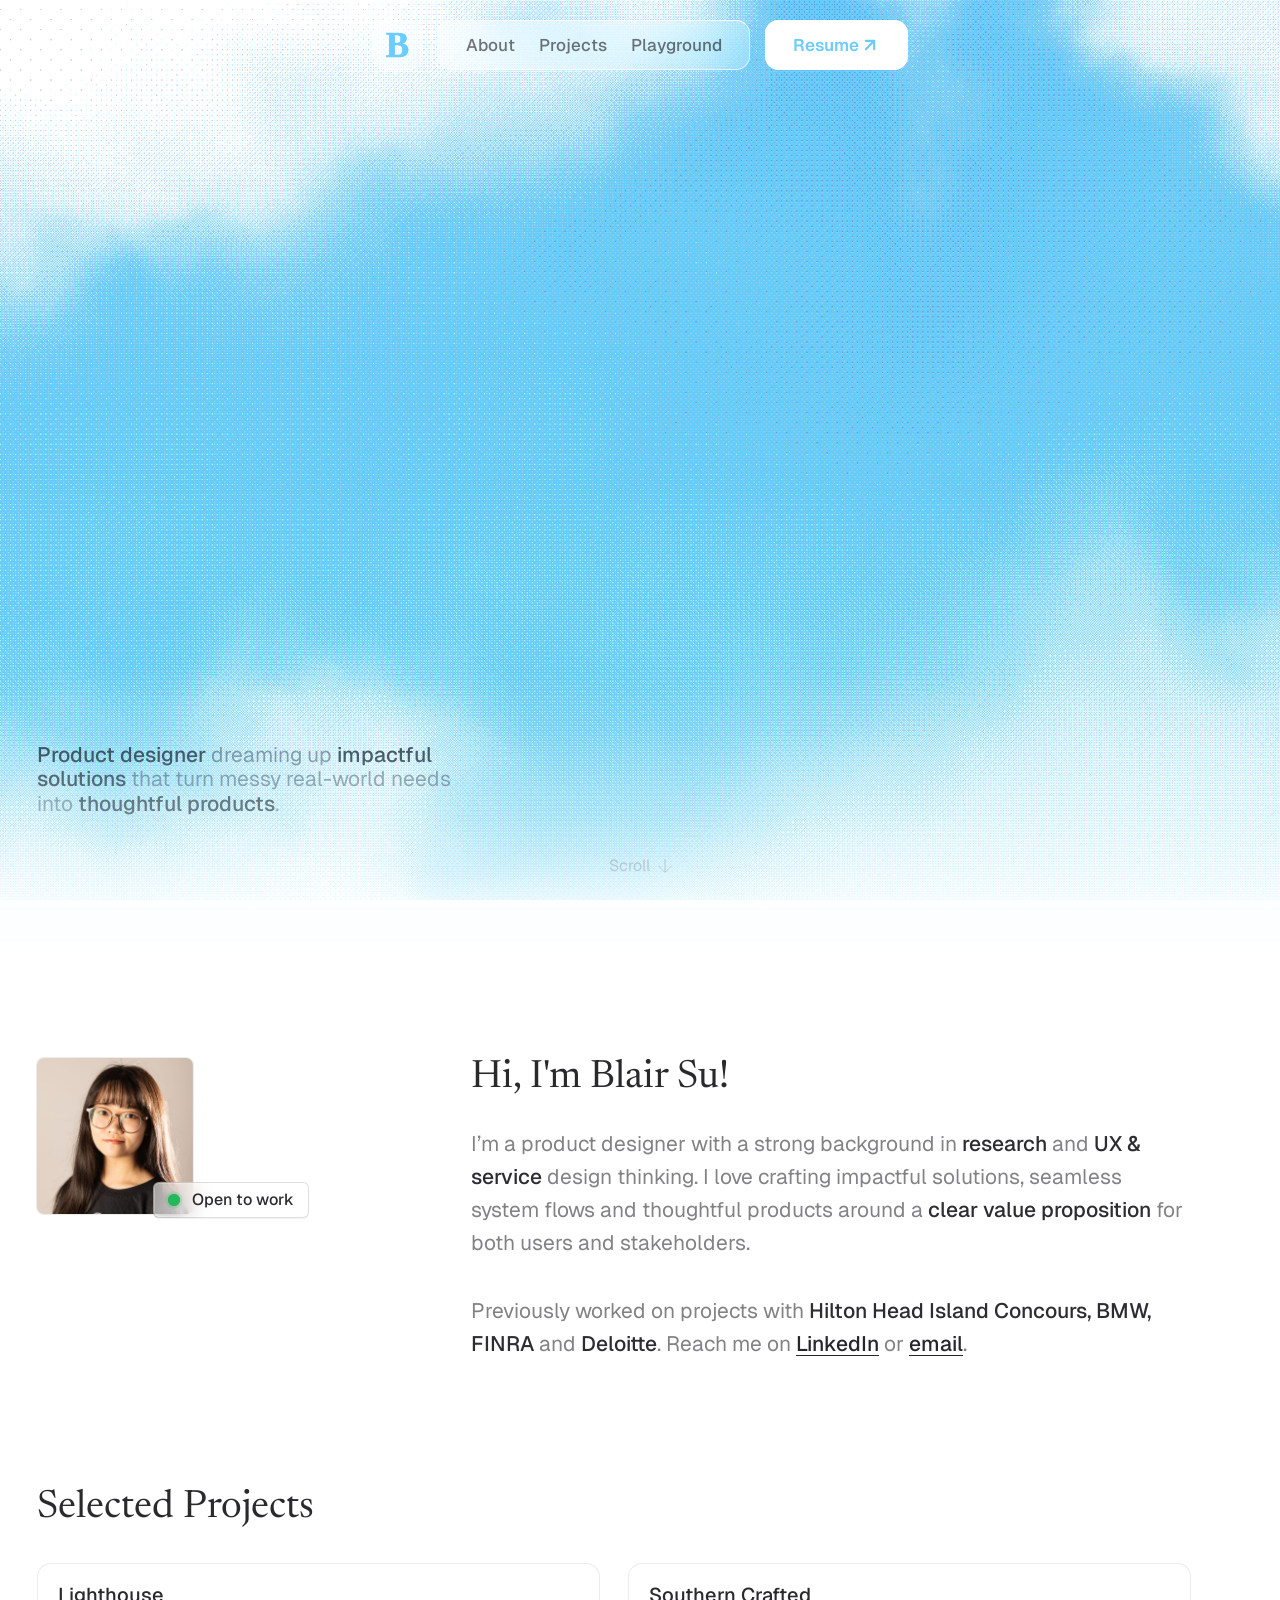
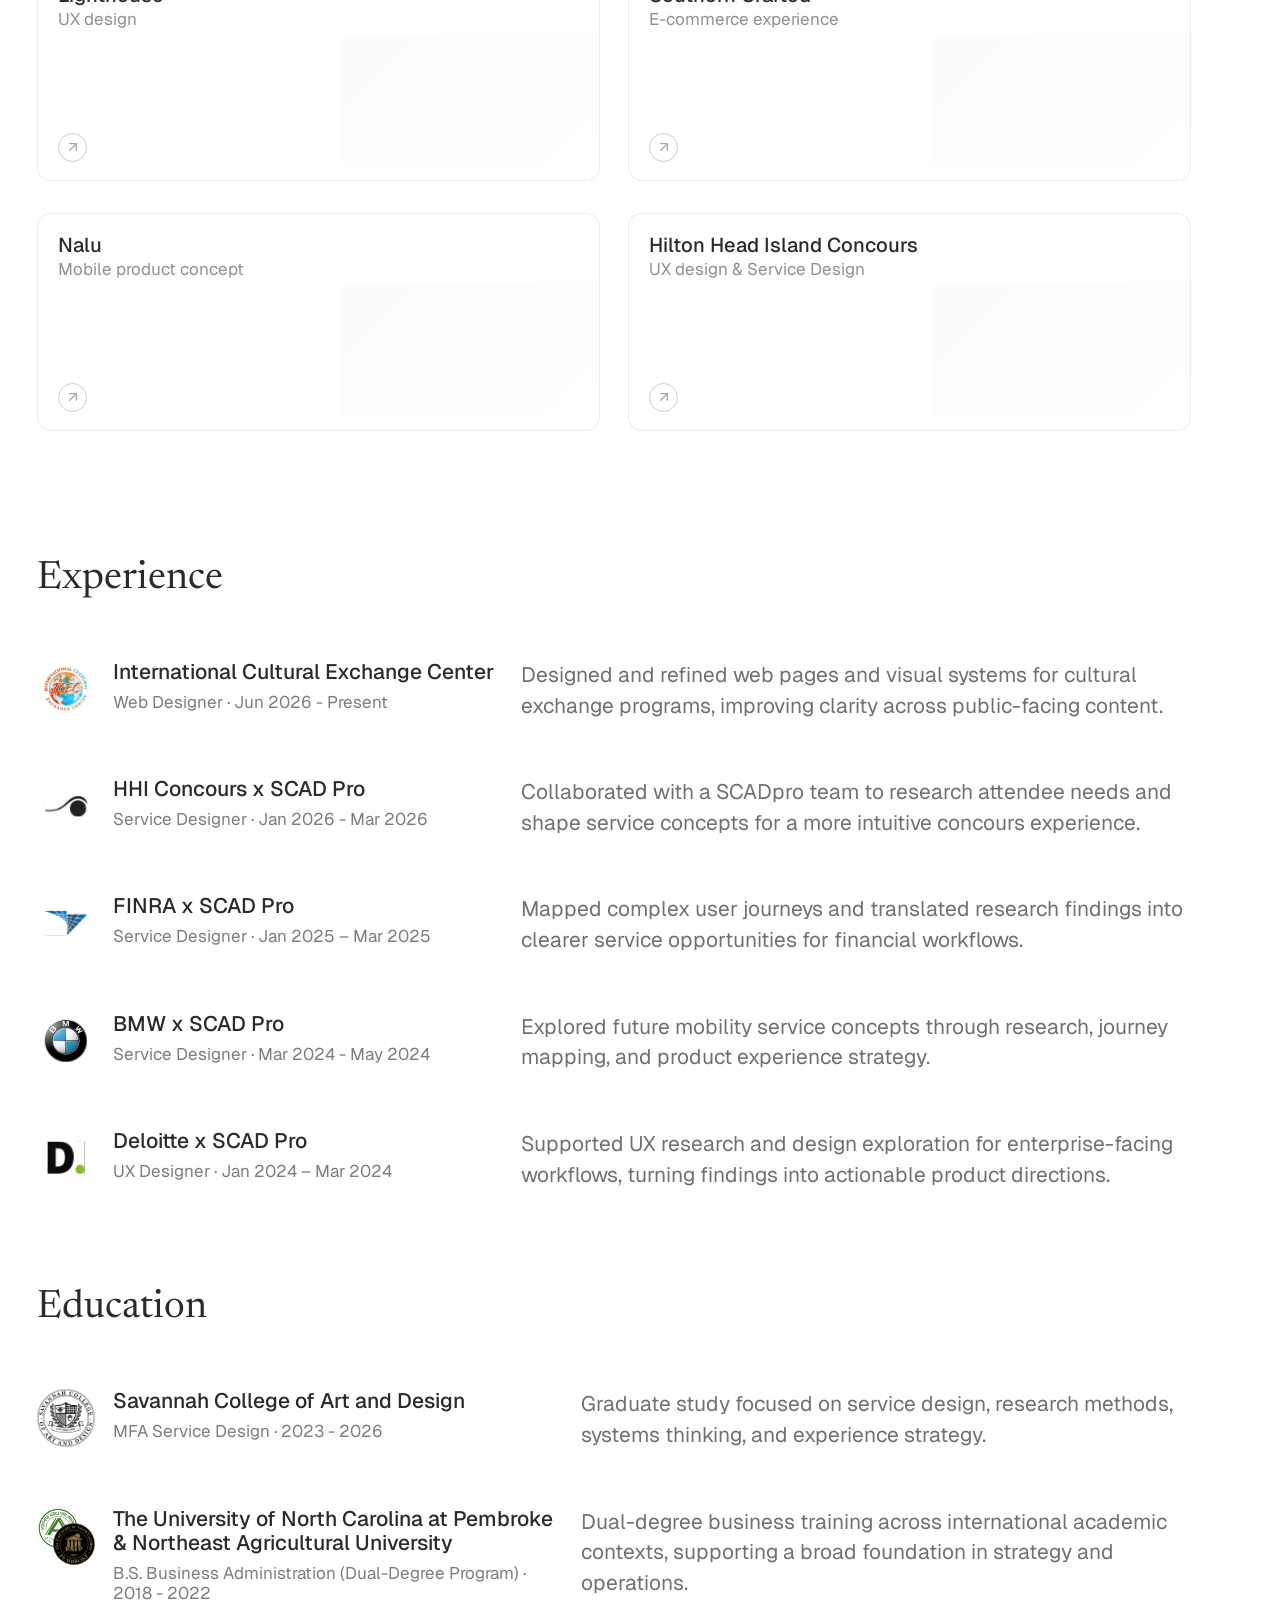
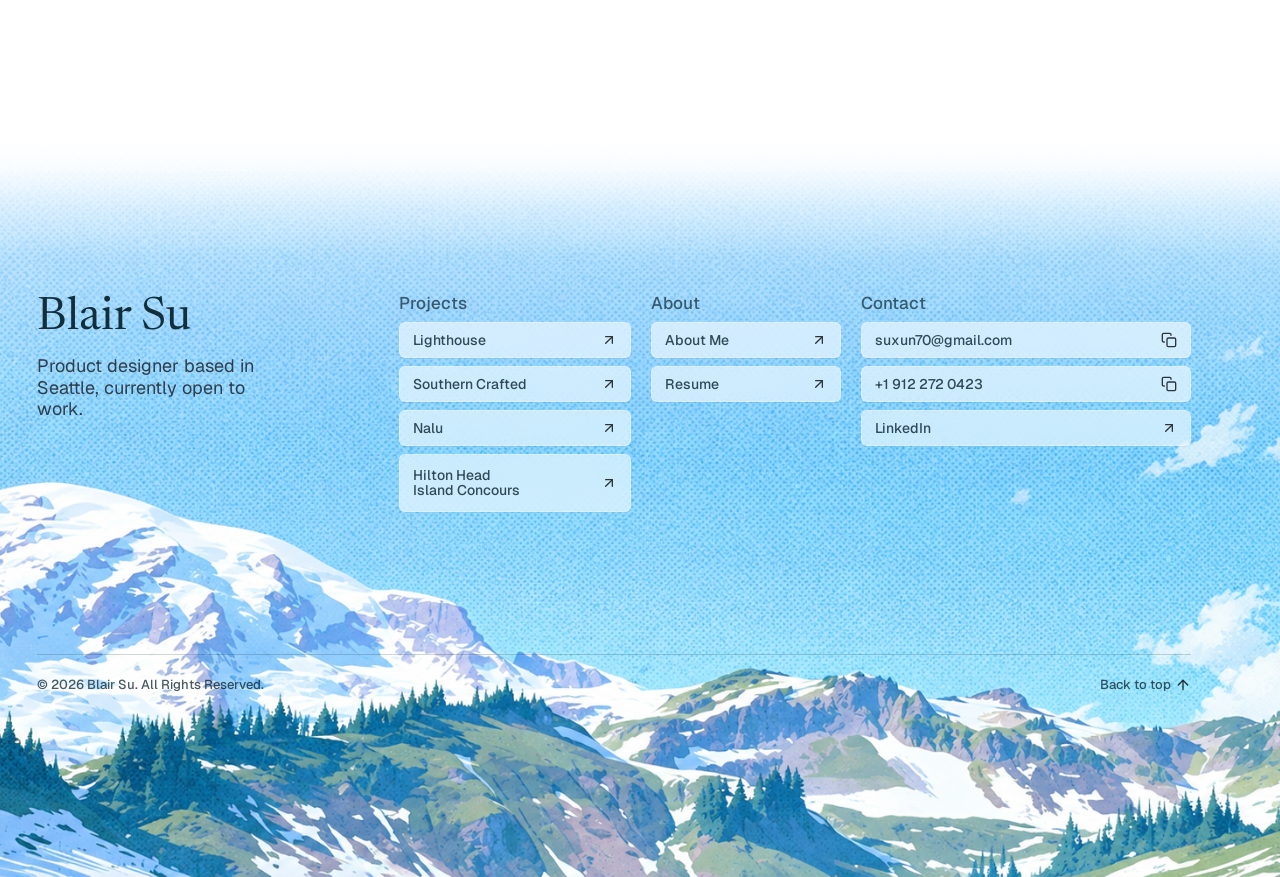
==== index.html @ 5f146eda "Tighten footer brand copy spacing" ====
<!DOCTYPE html><html data-wf-domain="lw-summer-25.workos.com" data-wf-page="68596814c45473fe28c30704" data-wf-site="6849810079ba14868893d16e" lang="en" class=" w-mod-js w-mod-ix"><head><style>.wf-force-outline-none[tabindex="-1"]:focus{outline:none;}</style><meta charset="utf-8"><link href="https://cdn.prod.website-files.com" rel="preconnect" crossorigin="anonymous"><title>Blair Su</title><meta content="Portfolio of Blair Su, product designer." name="description"><meta content="Blair Su" property="og:title"><meta content="Portfolio of Blair Su, product designer." property="og:description"><meta content="https://cdn.prod.website-files.com/6849810079ba14868893d16e/684c8301754ba9470f879fbf_og-image.png" property="og:image"><meta content="Blair Su" name="twitter:title"><meta content="Portfolio of Blair Su, product designer." name="twitter:description"><meta property="og:type" content="website"><meta content="summary_large_image" name="twitter:card"><meta content="width=device-width, initial-scale=1" name="viewport"><link href="./assets/launch-week-s25.shared.750442e6f.min.css" rel="stylesheet" type="text/css" integrity="sha384-dQRC5vWZfLW7zYmuqETSEZMyh11N5Oy4UqUfQWJYR5Wnkk9+WXZctgnSPtHiJmKL" crossorigin="anonymous"><script type="text/javascript">!function(o,c){var n=c.documentElement,t=" w-mod-";n.className+=t+"js",("ontouchstart"in o||o.DocumentTouch&&c instanceof DocumentTouch)&&(n.className+=t+"touch")}(window,document);</script><link href="./assets/blair-su-favicon-b.png" rel="shortcut icon" type="image/png"><link href="./assets/blair-su-favicon-b.png" rel="apple-touch-icon"><link href="./" rel="canonical"><meta name="robots" content="index,follow"><script>!function(){var w=0,h=0,t=null;function n(){var e=window.visualViewport||{},r=[e.height,document.documentElement.clientHeight].map(function(e){return Math.round(e||0)}).filter(Boolean),i=Math.round(e.width||document.documentElement.clientWidth||window.innerWidth||0),o=Math.round((screen&&screen.height)||0),a=Math.max.apply(Math,r);if(o&&matchMedia("(hover:none) and (pointer:coarse)").matches&&i<=1500){var c=i<768?28:20,l=Math.round(o*(i<768?.88:.88));a=Math.max(a,Math.min(l,a+c))}return{width:i,height:a}}function r(){var e=n();if(!e.height)return;if(!w||Math.abs(e.width-w)>8){w=e.width;h=e.height}else h=Math.max(h,e.height);document.documentElement.style.setProperty("--hero-mobile-height",h+"px")}function i(){t&&clearTimeout(t),t=setTimeout(r,180)}r(),setTimeout(r,80),setTimeout(r,450),window.addEventListener("resize",i,{passive:!0}),window.addEventListener("orientationchange",function(){w=0,h=0,setTimeout(r,240)},{passive:!0}),window.visualViewport&&window.visualViewport.addEventListener("resize",i,{passive:!0})}();</script><script>!function(){var p=navigator.platform||"",u=navigator.userAgent||"",i=/iPad/.test(u)||p==="iPad"||(p==="MacIntel"&&navigator.maxTouchPoints>1);if(i)document.documentElement.classList.add("is-ipad")}();</script></head><body class="loaded"><div class="header-blur-layer"></div><nav class="portfolio-header" aria-label="Portfolio navigation"><div class="portfolio-header-layout"><a class="portfolio-header-logo-link" href="./" data-home-reload aria-label="Home"><span class="portfolio-header-logo-text" aria-hidden="true">B</span></a><div class="portfolio-header-liquid" aria-label="Primary navigation"><a class="portfolio-header-nav-link" href="./" data-home-reload>Home</a><a class="portfolio-header-nav-link" href="#content">About</a><a class="portfolio-header-nav-link" href="#selected-projects" data-scroll-projects>Projects</a><a class="portfolio-header-nav-link" href="#selected-projects">Playground</a></div><a class="portfolio-header-resume-link" href="#resume" aria-label="Resume"><span>Resume</span><svg class="portfolio-header-resume-arrow" width="24" height="24" viewBox="0 0 24 24" fill="none" xmlns="http://www.w3.org/2000/svg" aria-hidden="true"><path d="M7 17L17 7" stroke="currentColor" stroke-width="2" stroke-linecap="round" stroke-linejoin="round"/><path d="M7 7H17V17" stroke="currentColor" stroke-width="2" stroke-linecap="round" stroke-linejoin="round"/></svg></a><button class="portfolio-header-menu-toggle" type="button" aria-label="Open menu" aria-expanded="false" aria-controls="portfolio-mobile-menu"><span></span><span></span><span></span></button><div class="portfolio-header-mobile-panel" id="portfolio-mobile-menu" aria-hidden="true"><div class="portfolio-mobile-menu-inner"><nav class="portfolio-mobile-menu-primary" aria-label="Mobile primary navigation"><a class="portfolio-header-mobile-link portfolio-mobile-main-link" href="./" data-home-reload>Home</a><a class="portfolio-header-mobile-link portfolio-mobile-main-link" href="#content">About</a></nav><section class="portfolio-mobile-menu-section" aria-label="Project navigation"><h2 class="portfolio-mobile-menu-section-title">Project</h2><a class="portfolio-mobile-project-link" href="#selected-projects" data-scroll-projects><span class="portfolio-mobile-project-icon-wrap"><img src="./assets/mobile-menu-project-icon.svg" alt="" class="portfolio-mobile-project-icon"></span><span class="portfolio-mobile-project-title">Lighthouse</span></a><a class="portfolio-mobile-project-link" href="#selected-projects" data-scroll-projects><span class="portfolio-mobile-project-icon-wrap"><img src="./assets/southern-crafted-logo.svg" alt="" class="portfolio-mobile-project-icon"></span><span class="portfolio-mobile-project-title">Southern Crafted</span></a><a class="portfolio-mobile-project-link" href="#selected-projects" data-scroll-projects><span class="portfolio-mobile-project-icon-wrap"><img src="./assets/mobile-menu-project-icon.svg" alt="" class="portfolio-mobile-project-icon"></span><span class="portfolio-mobile-project-title">Nalu</span></a><a class="portfolio-mobile-project-link" href="#selected-projects" data-scroll-projects><span class="portfolio-mobile-project-icon-wrap"><img src="./assets/mobile-menu-project-icon.svg" alt="" class="portfolio-mobile-project-icon"></span><span class="portfolio-mobile-project-title">Hilton Head Island Concours</span></a></section><section class="portfolio-mobile-menu-section cc-other" aria-label="Other navigation"><h2 class="portfolio-mobile-menu-section-title">Other</h2><a class="portfolio-header-mobile-link portfolio-mobile-other-link" href="#selected-projects">Playground</a><a class="portfolio-header-mobile-link portfolio-mobile-other-link cc-resume" href="#resume"><span>Resume</span><svg class="portfolio-header-mobile-arrow" width="18" height="18" viewBox="0 0 24 24" fill="none" xmlns="http://www.w3.org/2000/svg" aria-hidden="true"><path d="M7 17L17 7" stroke="currentColor" stroke-width="2" stroke-linecap="round" stroke-linejoin="round"/><path d="M7 7H17V17" stroke="currentColor" stroke-width="2" stroke-linecap="round" stroke-linejoin="round"/></svg></a></section></div></div></div></nav><div class="page-wrapper"><div class="w-embed"><style>
:root{--in-out-quint: cubic-bezier(.645, .045, .355, 1)}*{-webkit-font-smoothing:antialiased;-moz-osx-font-smoothing:grayscale}a{color:inherit;text-decoration:inherit;font-size:inherit}.hero-cloud.cc-1{animation:cloud_effect 5s ease-in infinite}.hero-cloud.cc-2{animation:cloud_effect 10s ease-in infinite}.hero-cloud.cc-3{animation:cloud_effect 15s ease-in infinite}.hero-cloud.cc-4{animation:cloud_effect 20s ease-in infinite}@keyframes cloud_effect{0%{opacity:0;transform:scale(1)}25%,75%{opacity:1}to{transform:scale(3);opacity:0}}.paused .hero-cloud{animation-play-state:paused!important}.hero-bg{animation:bgIn 1.2s ease-in backwards;animation-delay:.1s}@keyframes bgIn{0%{opacity:0}to{opacity:1}}.hero-title canvas{opacity:0;animation:logoReveal 1.8s var(--in-out-quint) forwards;animation-delay:.2s;animation-play-state:paused}.loaded .hero-title canvas{animation-play-state:running}@keyframes logoReveal{0%{opacity:0;transform:scale(.8) translateY(30px)}to{opacity:1;transform:scale(1) translateY(0)}}@keyframes fadeIn{0%{opacity:0}to{opacity:1}}@keyframes windowIn{0%{opacity:0;transform:scale(.98) translateY(20px)}to{opacity:1;transform:scale(1) translateY(0)}}.card-arrow-underline{transform:scaleX(0);transition:transform .25s var(--in-out-quint);transform-origin:left}.card-arrow-icon{transition:transform .25s var(--in-out-quint);will-change:transform}@media (hover: hover){.launch-card-content:hover .card-arrow-underline{transform:scaleX(1)}.launch-card-content:hover .card-arrow-icon{transform:translate(2px) translateY(-2px);transition-delay:.1s}}.ak-textfield::-moz-placeholder{-moz-transition:all .65s ease-in-out .2s;transition:all .65s ease-in-out .2s}.ak-card,.ak-primarybutton,.field-group,.ak-label,.ak-textfield,.ak-textfield::placeholder,.u-bg-img.cc-1,.u-bg-img.cc-2,.u-bg-img.cc-3{transition:all .65s ease-in-out .2s}.custom-css-1,.custom-css-2,.custom-css-3{transition-delay:.4s}.example-2 .custom-css-1{opacity:0}.example-2 .custom-css-2{opacity:1}.example-2 .custom-css-3{opacity:0}.example-2 .ak-card{background-color:#dcdcdc;border-radius:0}.example-2 .ak-primarybutton{background-color:#d9d9d9;box-shadow:-1.636px -1.636px 0 1.091px #797979 inset,-2.182px -2.182px 0 3.273px #a9a9a9 inset,2.182px 2.182px 0 1.091px #d9d9d9 inset,2.182px 2.182px 0 3.273px #fff inset}.example-2 .ak-label{opacity:0}.example-2 .field-group.cc-email{transform:translateY(-19px)}.example-2 .ak-textfield{border-radius:0}.example-2 .ak-textfield::-moz-placeholder{color:#000}.example-2 .ak-textfield::placeholder{color:#000}.example-2 .u-bg-img.cc-2{opacity:1}.example-2 .u-bg-img.cc-1,.example-2 .u-bg-img.cc-3,.example-3 .custom-css-1,.example-3 .custom-css-2{opacity:0}.example-3 .custom-css-3{opacity:1}.example-3 .ak-card{background-color:#fff;border-radius:0}.example-3 .ak-primarybutton{background-color:#ffe1b0;box-shadow:-1px -1px 0 2px #797979 inset,1px 1px 0 2px #fff inset}.example-3 .ak-label{opacity:0}.example-3 .field-group.cc-email{transform:translateY(-19px)}.example-3 .ak-textfield{border-radius:0;border:1px solid transparent;border-bottom:1px solid #000;padding-left:0}.example-3 .ak-textfield::-moz-placeholder{color:#000}.example-3 .ak-textfield::placeholder{color:#000}.example-3 .u-bg-img.cc-2,.example-3 .u-bg-img.cc-1{opacity:0}.example-3 .u-bg-img.cc-3{opacity:1}.feature-flag-panel-item.cc-beta .feature-flag-switch{cursor:pointer}.feature-flag-panel{transition:transform .45s ease-in-out,opacity .45s ease-in-out;transition-delay:.1s;transform:translate(12px);opacity:0}.feature-flag-switch-inner{transition:transform .18s var(--in-out-quint)}.feature-flag-switch{transition:background-color .18s var(--in-out-quint)}.feature-flag-switch.cc-on{background-color:#d8dbff}.feature-flag-switch.cc-on .feature-flag-switch-inner{transform:translate(29px)}.swim-club-search,.swim-club-card,.swim-club-divider,.swim-club-switch{transition:all .45s var(--in-out-quint)}.swim-club-inner .swim-club-switch{transform:translateY(-20px);opacity:0}.swim-club-inner .swim-club-search,.swim-club-inner .swim-club-divider{transform:translateY(-100px)}.swim-club-inner .swim-club-divider:first-of-type{opacity:0;transform:translateY(0)}.swim-club-inner .swim-club-card{transform:translateY(-100px)}.visible .feature-flag-panel{transform:translate(0);opacity:1}.beta .swim-club-inner .swim-club-switch{transform:translateY(0);opacity:1}.beta .swim-club-inner .swim-club-search,.beta .swim-club-inner .swim-club-divider{transform:translateY(0)}.beta .swim-club-inner .swim-club-divider:first-of-type{opacity:1;transform:translateY(0)}.beta .swim-club-inner .swim-club-card{transform:translateY(0)}.analytics-item{transform:translateY(-20px) scale(.95);opacity:0;transition:transform .45s var(--in-out-quint),opacity .45s var(--in-out-quint);transition-delay:0s}.analytics-row-border{opacity:0;transition:opacity .3s var(--in-out-quint)}.intro .analytics-item.cc-1{transition-delay:.1s}.intro .analytics-item.cc-2{transition-delay:.2s}.intro .analytics-item.cc-3{transition-delay:.3s}.intro .analytics-item.cc-4{transition-delay:.4s}.intro .analytics-item{transform:translateY(0) scale(1);opacity:1}.analytics-switch-toggle{transition:transform .24s var(--in-out-quint)}.analytics-switch{transition:background-color .24s var(--in-out-quint)}.analytics-data-stream{opacity:0;transition:opacity .3s var(--in-out-quint)}.on .analytics-row-border{opacity:1}.on .analytics-switch-toggle{transform:translate(42px)}.on.cc-ga .analytics-switch{background-color:#ffc382}.on.cc-segment .analytics-switch{background-color:#afdbc6}.on .analytics-data-stream{opacity:1}.ga-stream-bar{animation:scaleY 2s ease-in-out infinite;animation-play-state:paused}.ga-stream-row:nth-child(1) .ga-stream-bar:nth-child(1){height:30px;opacity:1}.ga-stream-row:nth-child(1) .ga-stream-bar:nth-child(2){height:46px;opacity:.75;animation-delay:.7s}.ga-stream-row:nth-child(1) .ga-stream-bar:nth-child(3){height:40px;opacity:.5;animation-delay:.3s}.ga-stream-row:nth-child(1) .ga-stream-bar:nth-child(4){height:46px;opacity:1;animation-delay:1.1s}.ga-stream-row:nth-child(1) .ga-stream-bar:nth-child(5){height:30px;opacity:.75;animation-delay:.5s}.ga-stream-row:nth-child(1) .ga-stream-bar:nth-child(6){height:40px;opacity:.5;animation-delay:.9s}.ga-stream-row:nth-child(1) .ga-stream-bar:nth-child(7){height:46px;opacity:1;animation-delay:.2s}.ga-stream-row:nth-child(1) .ga-stream-bar:nth-child(8){height:30px;opacity:.75;animation-delay:1.3s}.ga-stream-row:nth-child(1) .ga-stream-bar:nth-child(9){height:40px;opacity:.5;animation-delay:.6s}.ga-stream-row:nth-child(1) .ga-stream-bar:nth-child(10){height:46px;opacity:1;animation-delay:.4s}.ga-stream-row:nth-child(1) .ga-stream-bar:nth-child(11){height:30px;opacity:.75;animation-delay:1s}.ga-stream-row:nth-child(1) .ga-stream-bar:nth-child(12){height:40px;opacity:.5;animation-delay:.8s}.ga-stream-row:nth-child(2) .ga-stream-bar:nth-child(1){height:30px;opacity:1}.ga-stream-row:nth-child(2) .ga-stream-bar:nth-child(2){height:46px;opacity:.75;animation-delay:.7s}.ga-stream-row:nth-child(2) .ga-stream-bar:nth-child(3){height:40px;opacity:.5;animation-delay:.3s}.ga-stream-row:nth-child(2) .ga-stream-bar:nth-child(4){height:46px;opacity:1;animation-delay:1.1s}.ga-stream-row:nth-child(2) .ga-stream-bar:nth-child(5){height:30px;opacity:.75;animation-delay:.5s}.ga-stream-row:nth-child(2) .ga-stream-bar:nth-child(6){height:40px;opacity:.5;animation-delay:.9s}.ga-stream-row:nth-child(2) .ga-stream-bar:nth-child(7){height:46px;opacity:1;animation-delay:.2s}.ga-stream-row:nth-child(2) .ga-stream-bar:nth-child(8){height:30px;opacity:.75;animation-delay:1.3s}.ga-stream-row:nth-child(2) .ga-stream-bar:nth-child(9){height:40px;opacity:.5;animation-delay:.6s}.ga-stream-row:nth-child(2) .ga-stream-bar:nth-child(10){height:46px;opacity:1;animation-delay:.4s}.ga-stream-row:nth-child(2) .ga-stream-bar:nth-child(11){height:30px;opacity:.75;animation-delay:1s}.ga-stream-row:nth-child(2) .ga-stream-bar:nth-child(12){height:40px;opacity:.5;animation-delay:.8s}@keyframes scaleY{0%,to{transform:scaleY(.85)}50%{transform:scaleY(1)}}.ga-stream{animation:stream 10s linear infinite;animation-play-state:paused}@keyframes stream{0%{transform:translate(0)}to{transform:translate(-50%)}}.segment-stream-item{animation:stream 10s linear infinite;animation-play-state:paused;position:relative}.segment-stream-item:nth-child(2){animation-duration:8s;left:-45px}.segment-stream-item:nth-child(3){animation-duration:9s;left:-20px}.segment-stream-item:nth-child(4){animation-duration:9s;left:-5px}.visible .segment-stream-item,.visible .ga-stream,.visible .ga-stream-bar{animation-play-state:running}.blinking{animation:blink 1.2s infinite}@keyframes blink{0%{opacity:1}50%{opacity:.6}}.cli-otp-window{transform:translateY(50%) scale(.9);transition:transform .45s var(--in-out-quint)}.cli-window{transform:translateY(0);transition:transform .45s var(--in-out-quint)}.open .cli-window{transform:translateY(40%)}.open .cli-otp-window{transform:translateY(0) scale(1)}.open .cli-cursor.cc-2{background-color:transparent;animation:none}.cli-otp-field{transition:all .2s ease}.cli-otp-letter{opacity:0;transition:opacity .2s ease}.cli-otp-field.active{box-shadow:0 0 0 2px #6dc8df}.cli-otp-field.filled .cli-otp-letter{opacity:1}.cli-success-text{opacity:0;transform:translateY(10px);transition:opacity .45s var(--in-out-quint),transform .45s var(--in-out-quint)}.cli-window-success{opacity:0;transition:opacity .2s var(--in-out-quint)}.success .cli-window-success{opacity:1}.success .cli-success-text{opacity:1;transform:translateY(0)}.success .cli-success-check path{stroke-dasharray:30;stroke-dashoffset:30;animation:check .45s var(--in-out-quint) both}@keyframes check{0%{stroke-dashoffset:100%}to{stroke-dashoffset:0%}}.cli-restart div{cursor:pointer}.next-launch-wrap .countdown{margin-top:32px}.next-launch-wrap .countdown-figure{font-size:64px;opacity:.8}.next-launch-wrap .countdown-label{font-size:22px;opacity:.8}.next-launch-wrap .countdown-cell{padding-top:24px;padding-bottom:24px}@media (max-width: 767px){.next-launch-wrap .countdown{margin-top:32px}.next-launch-wrap .countdown-figure{font-size:32px;opacity:.8}.next-launch-wrap .countdown-label{font-size:16px;opacity:.8}.next-launch-wrap .countdown-cell{padding-top:14px;padding-bottom:14px}}.launch-card.cc-next-launch{-webkit-mask-image:linear-gradient(to bottom,rgb(0,0,0) 40%,rgba(0,0,0,0) 90%);mask-image:linear-gradient(to bottom,#000 40%,#0000 90%)}@media (max-width: 479px){.launch-card .window{padding:0;box-shadow:none}.launch-card .window-inner{border:none}.launch-card .launch-card-inner{border-radius:0}.launch-card .window-top{margin-right:0;margin-left:0;border-bottom:1px solid #000}.cli-otp-window{transform:translateY(10%) scale(.6)}.open .cli-otp-window{transform:translateY(0) scale(.7)}.open .cli-window{transform:translateY(25%)}}
</style><style>@import url("https://fonts.googleapis.com/css2?family=Geist:wght@400;500;600&family=Newsreader:opsz,wght@6..72,400&display=swap");body{font-family:Geist,Arial,sans-serif}.portfolio-header{z-index:2147483647!important;position:fixed;top:42px;left:0;right:0;width:100%;display:flex;justify-content:center;align-items:center;color:#031c25;font-family:Geist,Arial,sans-serif;font-size:16px;font-weight:500;line-height:1;letter-spacing:0}.header-blur-layer{position:fixed;left:0;right:0;top:0;height:96px;background:linear-gradient(to bottom,rgba(255,255,255,.14),rgba(255,255,255,.05) 58%,rgba(255,255,255,0));backdrop-filter:blur(20px);-webkit-backdrop-filter:blur(20px);-webkit-mask-image:linear-gradient(to bottom,#000 0%,#000 58%,rgba(0,0,0,.55) 78%,transparent 100%);mask-image:linear-gradient(to bottom,#000 0%,#000 58%,rgba(0,0,0,.55) 78%,transparent 100%);opacity:0;pointer-events:none;transition:opacity .2s ease;z-index:1000}body.is-content-scrolled .header-blur-layer{opacity:1}.portfolio-header-menu{height:54px;display:inline-flex;align-items:center;justify-content:center;gap:0;padding:0 18px;border:1px solid rgba(34,34,34,.14);box-sizing:border-box;border-radius:12px;background:rgba(255,255,255,.58);backdrop-filter:blur(16px);-webkit-backdrop-filter:blur(16px);box-shadow:none}.portfolio-header-nav-link{position:relative;z-index:1;height:54px;display:inline-flex;align-items:center;justify-content:center;box-sizing:border-box;border:0;padding:0 16px;color:inherit;text-decoration:none;font-family:Geist,Arial,sans-serif;font-size:16px;font-weight:500;line-height:1;letter-spacing:0;white-space:nowrap;background:transparent;box-shadow:none;opacity:.86;transition:opacity .18s ease}.portfolio-header-nav-link:hover{opacity:1;color:rgba(3,28,37,.48)}.portfolio-header-divider{display:block;width:1px;height:26px;margin:0 18px;background:rgba(3,28,37,.14);flex:0 0 auto}.portfolio-header-resume{opacity:.9;gap:6px}.portfolio-header-resume-icon{width:14px;height:14px;display:block;opacity:.82;flex:0 0 auto}.hero.cc-full .hero-intro-copy{z-index:12;position:absolute;left:max(32px,calc((100vw - 1270px) / 2 + 32px));bottom:83px;max-width:430px;transform:none;text-align:left;color:rgba(3,28,37,.48);font-family:Geist,Arial,sans-serif;font-size:21px;font-weight:400;line-height:1.18;letter-spacing:0}.hero.cc-full .hero-intro-copy .intro-em{color:rgba(3,28,37,.86);font-weight:500}.hero.cc-full .hero-scroll-indicator{color:rgba(3,28,37,.48)!important;background:transparent!important;border:0!important;border-radius:0!important;box-shadow:none!important;width:auto!important;height:auto!important;padding:0!important;display:flex!important;flex-direction:row!important;align-items:center!important;gap:8px!important}.hero.cc-full .hero-scroll-indicator .u-flex{display:flex!important;width:14px;height:14px}.hero.cc-full .hero-scroll-indicator svg rect{fill:rgba(3,28,37,.48)!important}.hero.cc-full .hero-bottom{transform:translateY(-5px)!important}.portfolio-main{padding:24px 32px 120px;max-width:1270px;margin:0 auto}.intro-about-section{min-height:auto;padding:44px 0 64px;display:grid;grid-template-columns:300px minmax(0,720px);column-gap:134px;align-items:start}.intro-profile{position:relative;width:156px;isolation:isolate;perspective:1000px;cursor:default}.intro-avatar{position:relative;z-index:1;display:block;width:156px;height:156px;border-radius:7px;object-fit:cover;object-position:center 42%;transform-style:preserve-3d;transition:transform .4s ease-in-out,box-shadow .4s ease-in-out;box-shadow:0 0 0 1px rgba(15,15,20,.08);will-change:transform,box-shadow}.intro-profile.is-card-tilting .intro-avatar{box-shadow:0 0 0 1px rgba(15,15,20,.12)}.intro-status{position:absolute;left:116px;top:124px;height:36px;width:max-content;padding:0 14px;display:inline-flex;align-items:center;justify-content:center;gap:12px;border:1px solid rgba(34,34,34,.14);border-radius:6px;background:rgba(255,255,255,.58);box-shadow:0 1px 1px rgba(3,28,37,.06),inset 0 0 0 1px rgba(255,255,255,.24);backdrop-filter:blur(10px);-webkit-backdrop-filter:blur(10px);font-family:Geist,Arial,sans-serif;font-size:16px;font-weight:500;line-height:1;color:rgba(15,15,20,.88);white-space:nowrap;z-index:5}.intro-status-dot{position:relative;flex:0 0 auto;width:12px;height:12px;border-radius:50%;background:#25b75a}.intro-status-dot:before{content:"";position:absolute;left:50%;top:50%;width:24px;height:24px;border-radius:50%;background:rgba(37,183,90,.18);transform:translate(-50%,-50%) scale(.72);animation:introStatusPulse 1.6s ease-in-out infinite}.intro-status-dot:after{content:"";position:absolute;left:50%;top:50%;width:12px;height:12px;border-radius:50%;background:#25b75a;transform:translate(-50%,-50%)}@keyframes introStatusPulse{0%,100%{opacity:.34;transform:translate(-50%,-50%) scale(.72)}50%{opacity:1;transform:translate(-50%,-50%) scale(1)}}.intro-heading{font-family:Newsreader,Georgia,serif;font-size:39px;font-weight:400;line-height:1.05;letter-spacing:0;margin:0 0 28px;color:rgba(24,24,27,.92)}.intro-copy{font-family:Geist,Arial,sans-serif;color:rgba(15,15,20,.52);font-size:21px;font-weight:400;line-height:1.58;letter-spacing:0}.intro-copy p{margin:0 0 34px;color:inherit;font:inherit;letter-spacing:0}.intro-copy p:last-child{margin-bottom:0}.intro-copy strong{color:rgba(15,15,20,.88);font-weight:500}.intro-copy a{color:rgba(15,15,20,.9);font-weight:500;text-decoration:underline;text-decoration-thickness:1px;text-underline-offset:4px}.favorite-projects{border-top:0}.portfolio-section{border-top:1px solid rgba(3,28,37,.28);padding:28px 0 72px;color:#031c25}.portfolio-section-label{font-family:W95FA,Arial,sans-serif;font-size:14px;line-height:1;opacity:.55;margin-bottom:28px}.portfolio-section-head{display:grid;grid-template-columns:minmax(0,1.05fr) minmax(260px,.65fr);gap:48px;align-items:end;margin-bottom:32px}.portfolio-section h2{font-family:Instrument Serif,Georgia,serif;font-size:72px;font-weight:400;line-height:.95;letter-spacing:0;margin:0}.portfolio-section h3{font-family:Instrument Serif,Georgia,serif;font-size:38px;font-weight:400;line-height:1.05;letter-spacing:0;margin:0 0 14px}.portfolio-section p{font-family:Geist,Arial,sans-serif;font-size:18px;line-height:1.35;letter-spacing:0;color:rgba(3,28,37,.68);margin:0}.project-grid{display:grid;grid-template-columns:repeat(4,minmax(0,1fr));border:1px solid rgba(3,28,37,.72);background:rgba(254,252,245,.55)}.project-item{min-height:260px;padding:22px 20px 24px;display:flex;flex-direction:column;border-right:1px solid rgba(3,28,37,.45)}.project-item:last-child{border-right:0}.project-index{font-family:W95FA,Arial,sans-serif;font-size:15px;color:rgba(3,28,37,.55);margin-bottom:auto}.resume-list{border-top:1px solid rgba(3,28,37,.72)}.resume-row{display:grid;grid-template-columns:minmax(0,1fr) 300px;gap:40px;border-bottom:1px solid rgba(3,28,37,.32);padding:28px 0}.resume-meta{font-family:W95FA,Arial,sans-serif;font-size:15px;line-height:1.35;color:rgba(3,28,37,.58);text-align:right}@media screen and (max-width:900px){.portfolio-header{left:52px;right:52px;width:auto;top:18px;font-size:16px}.portfolio-header-menu{padding:0 8px}.portfolio-header-nav-link{padding:0 14px}.portfolio-header-divider{margin:0 10px}.portfolio-main{padding:24px 52px 88px}.intro-about-section{min-height:auto;padding:22px 0 58px;grid-template-columns:180px minmax(0,1fr);column-gap:78px}.intro-profile{width:92px}.intro-avatar{width:92px;height:92px;border-radius:5px}.intro-status{left:68px;top:64px;height:32px;width:max-content;padding:0 10px;gap:7px;border-radius:5px;font-size:13px}.intro-status-dot{width:8px;height:8px}.intro-status-dot:before{width:16px;height:16px}.intro-status-dot:after{width:8px;height:8px}.intro-heading{font-size:36px;margin-bottom:24px}.intro-copy{font-size:21px;line-height:1.52}.intro-copy p{margin-bottom:24px}.portfolio-section-head,.resume-row{grid-template-columns:1fr;gap:18px}.portfolio-section h2{font-size:56px}.project-grid{grid-template-columns:1fr 1fr}.project-item{min-height:210px}.project-item:nth-child(2){border-right:0}.project-item:nth-child(-n+2){border-bottom:1px solid rgba(3,28,37,.45)}.resume-meta{text-align:left}}@media screen and (max-width:767px){.portfolio-main{padding:30px 28px 76px}.intro-about-section{min-height:auto;padding:10px 0 46px;display:flex;flex-direction:column;gap:42px}.intro-profile{width:92px}.intro-avatar{width:92px;height:92px;border-radius:4px}.intro-status{left:78px;top:65px;height:31px;width:max-content;padding:0 9px;gap:7px;border-radius:5px;font-size:15px}.intro-status-dot{width:8px;height:8px}.intro-status-dot:before{width:16px;height:16px}.intro-status-dot:after{width:8px;height:8px}.intro-heading{font-size:34px;margin-bottom:24px}.intro-copy{font-size:20px;line-height:1.48}.intro-copy p{margin-bottom:24px}.portfolio-section{padding-bottom:72px}.portfolio-section h2{font-size:46px}.portfolio-section h3{font-size:30px}.portfolio-section p{font-size:16px}.project-grid{grid-template-columns:1fr}.project-item{min-height:178px;border-right:0;border-bottom:1px solid rgba(3,28,37,.45)}.project-item:last-child{border-bottom:0}}.footer{height:calc(150px + 45.18vw)!important;min-height:0!important;overflow:hidden}.footer .footer-bg{inset:0!important}.footer .footer-bg:after{content:"";z-index:4;position:absolute;left:0;right:0;top:112px;height:168px;background:linear-gradient(180deg,var(--bg) 0%,rgba(254,252,245,.98) 18%,rgba(254,252,245,.68) 48%,rgba(254,252,245,0) 100%);pointer-events:none}.footer .footer-bg-overlay{background-image:linear-gradient(180deg,var(--bg) 0%,rgba(254,252,245,1) 20%,rgba(254,252,245,.82) 36%,rgba(254,252,245,.32) 56%,rgba(254,252,245,0) 72%)!important}.footer .u-bg-img.cc-footer{object-fit:contain!important;object-position:center 150px!important}@media screen and (max-width:767px){.footer{height:calc(150px + 67.8vw)!important}.footer .u-bg-img.cc-footer{left:0!important;right:auto!important;width:150%!important;object-fit:contain!important;object-position:left 150px!important}}@media screen and (min-width:901px) and (max-width:1599px){.hero.cc-full .hero-title{transform:translateY(calc(-5vh - 5px))!important}}@media screen and (min-width:1600px) and (min-height:900px){.hero.cc-full .hero-title{transform:translateY(calc(-7vh - 5px))!important}}@media screen and (min-width:768px) and (max-width:900px){.hero.cc-full .hero-intro-copy{left:52px;right:18px;bottom:77px;max-width:320px;transform:none;text-align:left;font-size:21px}}@media screen and (max-width:767px){.header-blur-layer{height:76px}.portfolio-header{top:18px;left:28px;right:28px;width:auto;font-size:14px}.portfolio-header-menu{width:100%;height:44px;padding:0 8px;border-radius:9px}.portfolio-header-nav-link{height:44px;font-size:14px;padding:0 9px}.portfolio-header-divider{height:20px;margin:0 6px}.hero.cc-full .hero-intro-copy{left:28px;right:28px;bottom:117px;max-width:320px;transform:none;text-align:left;font-size:20px}}</style><style id="portfolio-tablet-hero-copy-overrides">@media screen and (min-width:768px) and (max-width:900px){.hero.cc-full .hero-intro-copy{bottom:132px!important}.hero.cc-full .hero-bottom{display:flex!important;position:absolute!important;left:0!important;right:0!important;bottom:36px!important;height:auto!important;padding:0!important;transform:none!important;justify-content:center!important;align-items:center!important}}@media screen and (min-width:901px) and (max-width:1500px) and (orientation:landscape){html.is-ipad .hero.cc-full{height:var(--hero-mobile-height,100dvh)!important;min-height:0!important;margin-bottom:0!important;overflow:visible}html.is-ipad .hero.cc-full .hero-bg.cc-sticky,html.is-ipad .hero.cc-full .hero-bg.cc-static,html.is-ipad .hero.cc-full .hero-sticky,html.is-ipad .hero.cc-full .hero-header{height:var(--hero-mobile-height,100dvh)!important;min-height:0!important}html.is-ipad .hero.cc-full .hero-intro-copy{left:64px!important;right:auto!important;bottom:110px!important;max-width:440px!important;font-size:20px!important}html.is-ipad .hero.cc-full .hero-bottom{display:flex!important;position:absolute!important;left:0!important;right:0!important;bottom:42px!important;height:auto!important;padding:0!important;transform:none!important;justify-content:center!important;align-items:center!important}}@supports (-webkit-touch-callout:none){@media screen and (min-width:901px) and (max-width:1500px) and (orientation:landscape){.hero.cc-full{height:var(--hero-mobile-height,100dvh)!important;min-height:0!important;margin-bottom:0!important;overflow:visible}.hero.cc-full .hero-bg.cc-sticky,.hero.cc-full .hero-bg.cc-static,.hero.cc-full .hero-sticky,.hero.cc-full .hero-header{height:var(--hero-mobile-height,100dvh)!important;min-height:0!important}.hero.cc-full .hero-intro-copy{left:64px!important;right:auto!important;bottom:110px!important;max-width:440px!important;font-size:20px!important}.hero.cc-full .hero-bottom{display:flex!important;position:absolute!important;left:0!important;right:0!important;bottom:42px!important;height:auto!important;padding:0!important;transform:none!important;justify-content:center!important;align-items:center!important}}}</style><style id="portfolio-section-overrides">#content.portfolio-main{background:transparent!important}.portfolio-main{background:transparent}.favorite-projects,.experience-section,.education-section{background:transparent;box-shadow:none;clip-path:none}.portfolio-section{max-width:1154px;margin:0;border-top:0;padding:70px 0 58px;color:rgba(24,24,27,.92)}.portfolio-section h2{font-family:Newsreader,Georgia,serif;font-size:39px;font-weight:400;line-height:1.05;letter-spacing:0;margin:0 0 34px}.favorite-projects{padding-top:64px}.project-grid{display:grid;grid-template-columns:repeat(2,minmax(0,1fr));gap:32px 28px;border:0;background:transparent}.project-item{position:relative;min-height:218px;padding:20px 20px 18px;display:block;overflow:hidden;border:1px solid rgba(15,15,20,.08)!important;border-radius:14px;background:rgba(255,255,255,.76);box-shadow:none}.project-item h3,.portfolio-section .project-item h3{font-family:Geist,Arial,sans-serif;font-size:20px;font-weight:500;line-height:1.1;letter-spacing:0;margin:0 0 5px;color:rgba(24,24,27,.92)}.project-item p,.portfolio-section .project-item p{font-family:Geist,Arial,sans-serif;font-size:17px;font-weight:400;line-height:1.05;letter-spacing:0;color:rgba(24,24,27,.48);margin:0}.project-image-placeholder{position:absolute;right:-10px;bottom:12px;width:48%;height:62%;border-radius:10px;background:linear-gradient(135deg,rgba(218,231,244,.54),rgba(255,255,255,.18));opacity:.26}.project-card-arrow{position:absolute;left:20px;bottom:18px;width:29px;height:29px;display:flex;align-items:center;justify-content:center;border:1.5px solid rgba(24,24,27,.22);border-radius:50%;font-family:Geist,Arial,sans-serif;font-size:17px;line-height:1;color:rgba(24,24,27,.34);text-decoration:none}.project-card-arrow-icon{width:16px;height:16px;display:block;opacity:.34}.resume-list{border-top:0}.resume-row{display:grid;grid-template-columns:minmax(0,1fr) 240px;gap:32px;align-items:center;border-bottom:1px solid rgba(24,24,27,.12);padding:18px 0 17px}.experience-section .resume-row{padding:17px 0 16px}.portfolio-section .resume-row h3{font-family:Geist,Arial,sans-serif;font-size:21px;font-weight:400;line-height:1.18;letter-spacing:0;margin:0 0 5px;color:rgba(24,24,27,.9)}.portfolio-section .resume-row p{font-family:Geist,Arial,sans-serif;font-size:16px;font-weight:400;line-height:1.2;letter-spacing:0;color:rgba(24,24,27,.48);margin:0}.resume-meta{font-family:Geist,Arial,sans-serif;font-size:21px;font-weight:400;line-height:1.2;letter-spacing:0;color:rgba(24,24,27,.48);text-align:right}.mobile-title-break{display:none}.education-desktop-break{display:none}@media screen and (min-width:901px){.education-desktop-break{display:block}}.education-section{max-width:1154px;padding-top:82px}.education-section .resume-row{grid-template-columns:minmax(0,1fr) 170px;padding:22px 0 21px}.education-section h2{font-size:39px;margin-bottom:34px}.education-section .resume-row h3{font-size:21px;margin-bottom:5px}.education-section .resume-row p{font-size:16px}.education-section .resume-meta{font-size:21px}@media screen and (max-width:900px){.portfolio-main{padding-left:52px;padding-right:52px}.portfolio-section{max-width:100%;padding:58px 0 52px}.portfolio-section h2{font-size:36px;margin-bottom:30px}.project-grid{grid-template-columns:repeat(2,minmax(0,1fr));gap:24px 26px}.project-item{min-height:190px}.resume-row{grid-template-columns:minmax(0,1fr) 190px}.education-section{max-width:100%}.education-section .resume-row{grid-template-columns:minmax(0,1fr) 132px}.education-section .resume-row h3{font-size:21px}.education-section .resume-row p{font-size:16px}.education-section .resume-meta{font-size:21px}}@media screen and (min-width:768px) and (max-width:900px){.experience-section .resume-row{grid-template-columns:minmax(0,1fr) max-content}.experience-section .resume-meta{white-space:nowrap}}@media screen and (max-width:767px){.mobile-title-break{display:block}.portfolio-main{padding-left:28px;padding-right:28px}.portfolio-section{padding:46px 0 44px}.portfolio-section h2{font-size:34px;margin-bottom:28px}.project-grid{grid-template-columns:1fr;gap:18px}.project-item{min-height:178px}.resume-row,.education-section .resume-row{grid-template-columns:minmax(0,1fr) auto;gap:16px;align-items:start;padding:18px 0}.resume-meta,.education-section .resume-meta{text-align:right;font-size:17px;white-space:nowrap}.portfolio-section .resume-row h3,.education-section .resume-row h3{font-size:20px}.portfolio-section .resume-row p,.education-section .resume-row p{font-size:15px}.education-section h2{font-size:34px;margin-bottom:28px}}</style><style id="portfolio-resume-logo-overrides">@media screen and (min-width:768px){.resume-row.has-resume-logo{grid-template-columns:auto minmax(0,1fr) 240px!important;column-gap:18px!important;align-items:center!important}.resume-logo-cell{display:flex!important;align-items:center!important;gap:8px!important;min-width:50px!important}.resume-logo-frame{width:50px!important;height:50px!important;flex:0 0 50px!important;border-radius:12px!important;overflow:hidden!important;background:#fff!important;display:flex!important;align-items:center!important;justify-content:center!important;box-shadow:0 1px 1px rgba(3,28,37,.06),inset 0 0 0 1px rgba(24,24,27,.08)!important}.resume-logo-frame.cc-wide .resume-logo-img{width:84%!important;height:84%!important}.resume-logo-img{display:block!important;width:100%!important;height:100%!important;object-fit:contain!important;object-position:center!important}.resume-row-content{min-width:0!important}}@media screen and (max-width:767px){.resume-logo-cell{display:none!important}.resume-row.has-resume-logo{grid-template-columns:minmax(0,1fr) auto!important}}</style><style id="portfolio-experience-layout-overrides">.experience-section .resume-list{border-top:0!important}.experience-section .resume-row.has-resume-logo{grid-template-columns:58px minmax(320px,390px) minmax(0,1fr)!important;column-gap:18px!important;align-items:start!important;border-bottom:0!important;padding:26px 0 30px!important}.experience-section .resume-logo-cell{min-width:0!important;align-items:flex-start!important}.experience-section .resume-logo-frame{width:58px!important;height:58px!important;flex:0 0 58px!important;border-radius:12px!important}.experience-section .resume-row-content{min-width:0!important}.experience-section .resume-row-content h3,.experience-section .resume-row-content p:not(.experience-description),.experience-section .resume-row-content .resume-meta{white-space:nowrap!important}.experience-section .resume-row-content p:not(.experience-description){display:inline!important;margin-right:0!important}.experience-section .resume-row-content h3{font-size:21px!important;font-weight:500!important;line-height:1.14!important;margin:0 0 8px!important;color:rgba(24,24,27,.92)!important}.experience-section .resume-row-content p:not(.experience-description){font-size:17px!important;line-height:1.2!important;color:rgba(24,24,27,.56)!important}.experience-section .resume-meta{display:inline!important;grid-column:auto!important;font-size:17px!important;line-height:1.2!important;text-align:left!important;color:rgba(24,24,27,.56)!important;white-space:normal!important}.experience-description{grid-column:3!important;grid-row:1!important;font-family:Geist,Arial,sans-serif!important;font-size:21px!important;font-weight:400!important;line-height:1.46!important;letter-spacing:0!important;color:rgba(24,24,27,.62)!important;margin:0!important}@media screen and (min-width:768px){.experience-section .resume-meta:before{content:" · "}}@media screen and (min-width:768px) and (max-width:900px){.experience-section .resume-row.has-resume-logo{grid-template-columns:54px minmax(270px,320px) minmax(0,1fr)!important;column-gap:16px!important;padding:24px 0 28px!important}.experience-section .resume-logo-frame{width:54px!important;height:54px!important;flex-basis:54px!important}.experience-description{font-size:19px!important;line-height:1.42!important}.experience-section .resume-row-content h3{font-size:20px!important}.experience-section .resume-row-content p:not(.experience-description),.experience-section .resume-meta{font-size:16px!important}}@media screen and (max-width:767px){.experience-section .resume-list{border-top:0!important}.experience-section .resume-row.has-resume-logo{display:grid!important;grid-template-columns:54px minmax(0,1fr)!important;gap:14px 14px!important;align-items:center!important;border-bottom:0!important;padding:24px 0 34px!important}.experience-section .resume-logo-cell{display:flex!important;grid-column:1!important;grid-row:1!important;min-width:0!important}.experience-section .resume-logo-frame{width:54px!important;height:54px!important;flex:0 0 54px!important;border-radius:12px!important}.experience-section .resume-row-content{grid-column:2!important;grid-row:1!important}.experience-section .resume-row-content h3{font-size:20px!important;font-weight:500!important;line-height:1.12!important;margin:0 0 8px!important}.experience-section .resume-row-content p:not(.experience-description){font-size:16px!important;color:rgba(24,24,27,.56)!important}.experience-section .resume-meta{display:inline!important;font-size:16px!important;line-height:1.2!important;color:rgba(24,24,27,.56)!important;text-align:left!important;white-space:normal!important}.experience-section .resume-meta:before{content:" · "}.experience-description{grid-column:1 / -1!important;font-size:18px!important;line-height:1.48!important;color:rgba(24,24,27,.62)!important;margin:0!important}}</style><style id="portfolio-education-layout-overrides">.experience-section{padding-bottom:34px!important}.education-section{padding-top:34px!important}.education-section .resume-list{border-top:0!important}.education-section .education-row{grid-template-columns:58px minmax(320px,390px) minmax(0,1fr)!important;column-gap:18px!important;align-items:start!important;border-bottom:0!important;padding:26px 0 30px!important}.education-section .education-logo-cell{min-width:0!important;align-items:flex-start!important}.education-section .education-logo-frame{width:58px!important;height:58px!important;flex:0 0 58px!important;border-radius:12px!important;background:#fff!important}.education-section .education-logo-cell.cc-dual{position:relative!important;width:58px!important;height:58px!important;display:block!important}.education-section .education-logo-cell.cc-dual .education-logo-frame{position:absolute!important;width:42px!important;height:42px!important;flex-basis:42px!important;border-radius:10px!important}.education-section .education-logo-cell.cc-dual .education-logo-frame:first-child{left:0!important;top:0!important}.education-section .education-logo-cell.cc-dual .education-logo-frame:last-child{right:0!important;bottom:0!important}.education-section .education-row-content{min-width:0!important}.education-section .education-row-content h3{font-size:21px!important;font-weight:500!important;line-height:1.14!important;margin:0 0 8px!important;color:rgba(24,24,27,.92)!important}.education-section .education-row-content p:not(.education-description){font-size:17px!important;line-height:1.2!important;color:rgba(24,24,27,.56)!important}.education-section .resume-meta{display:inline!important;font-size:17px!important;line-height:1.2!important;text-align:left!important;color:rgba(24,24,27,.56)!important;white-space:normal!important}.education-description{grid-column:3!important;grid-row:1!important;font-family:Geist,Arial,sans-serif!important;font-size:21px!important;font-weight:400!important;line-height:1.46!important;letter-spacing:0!important;color:rgba(24,24,27,.62)!important;margin:0!important}@media screen and (min-width:768px){.education-section .resume-meta:before{content:" · "}}@media screen and (min-width:768px) and (max-width:900px){.experience-section{padding-bottom:30px!important}.education-section{padding-top:30px!important}.education-section .education-row{grid-template-columns:54px minmax(270px,320px) minmax(0,1fr)!important;column-gap:16px!important;padding:24px 0 28px!important}.education-section .education-logo-frame{width:54px!important;height:54px!important;flex-basis:54px!important}.education-description{font-size:19px!important;line-height:1.42!important}.education-section .education-row-content h3{font-size:20px!important}.education-section .education-row-content p:not(.education-description),.education-section .resume-meta{font-size:16px!important}}@media screen and (max-width:767px){.experience-section{padding-bottom:24px!important}.education-section{padding-top:24px!important}.education-section .resume-list{border-top:0!important}.education-section .education-row{display:grid!important;grid-template-columns:54px minmax(0,1fr)!important;gap:14px 14px!important;align-items:center!important;border-bottom:0!important;padding:24px 0 34px!important}.education-section .education-logo-cell{display:flex!important;grid-column:1!important;grid-row:1!important;min-width:0!important}.education-section .education-logo-frame{width:54px!important;height:54px!important;flex:0 0 54px!important;border-radius:12px!important}.education-section .education-logo-cell.cc-dual{width:54px!important;height:54px!important;display:block!important}.education-section .education-logo-cell.cc-dual .education-logo-frame{width:39px!important;height:39px!important;flex-basis:39px!important}.education-section .education-row-content{grid-column:2!important;grid-row:1!important}.education-section .education-row-content h3{font-size:20px!important;font-weight:500!important;line-height:1.12!important;margin:0 0 8px!important}.education-section .education-row-content p:not(.education-description){font-size:16px!important;color:rgba(24,24,27,.56)!important}.education-section .resume-meta{display:inline!important;font-size:16px!important;line-height:1.2!important;color:rgba(24,24,27,.56)!important;text-align:left!important;white-space:normal!important}.education-section .resume-meta:before{content:" · "}.education-description{grid-column:1 / -1!important;font-size:18px!important;line-height:1.48!important;color:rgba(24,24,27,.62)!important;margin:0!important}}</style><style id="portfolio-footer-overrides">.footer{position:relative;z-index:30;margin-top:-72px;height:clamp(632px,calc(52vw + 72px),752px)!important;min-height:0!important;overflow:hidden;color:rgba(3,28,37,.78)}.footer .footer-bg{inset:0!important}.footer .footer-bg:after{content:"";z-index:4;position:absolute;left:0;right:0;top:0;height:132px;background:linear-gradient(180deg,var(--bg) 0%,rgba(254,252,245,.86) 12%,rgba(254,252,245,.28) 46%,rgba(254,252,245,0) 82%);pointer-events:none}.footer .footer-bg-overlay{background-image:linear-gradient(180deg,var(--bg) 0%,rgba(254,252,245,.72) 6%,rgba(254,252,245,0) 24%)!important}.footer .u-bg-img.cc-footer{object-fit:cover!important;object-position:center bottom!important}.portfolio-footer-content{position:absolute;z-index:8;inset:0;max-width:1270px;box-sizing:border-box;margin:0 auto;padding:180px 32px 0;font-family:Geist,Arial,sans-serif;letter-spacing:0}.portfolio-footer-top{max-width:1154px;display:grid;grid-template-columns:1.4fr .95fr .78fr 1.35fr;gap:20px;align-items:start}.portfolio-footer-brand h2{font-family:Newsreader,Georgia,serif;font-size:46px;font-weight:400;line-height:1;margin:0 0 26px;color:rgba(3,28,37,.9)}.portfolio-footer-brand p{max-width:258px;margin:0;font-size:18px;font-weight:400;line-height:1.18;color:rgba(24,24,27,.8)}.portfolio-footer-column h3{margin:0 0 10px;font-family:Geist,Arial,sans-serif;font-size:17px;font-weight:500;line-height:1;color:rgba(3,28,37,.66)}.portfolio-footer-column a{min-height:36px;margin:0 0 8px;padding:0 14px;display:flex;align-items:center;justify-content:space-between;gap:12px;border-radius:6px;background:rgba(255,255,255,.58);box-shadow:0 1px 1px rgba(3,28,37,.06),inset 0 0 0 1px rgba(255,255,255,.24);backdrop-filter:blur(10px);-webkit-backdrop-filter:blur(10px);font-size:14px;font-weight:500;line-height:1.08;color:rgba(3,28,37,.78);text-decoration:none}.portfolio-footer-connect a{min-width:220px}.portfolio-footer-bottom{position:absolute;left:32px;right:auto;width:calc(100% - 64px);max-width:1154px;bottom:184px;display:flex;align-items:center;justify-content:space-between;border-top:1px solid rgba(3,28,37,.18);padding-top:22px;font-size:13px;font-weight:500;color:rgba(3,28,37,.72)}.portfolio-footer-bottom p{margin:0}.portfolio-footer-bottom a{text-decoration:none;color:inherit}.portfolio-footer-column a span:first-child{min-width:0}.footer-icon{width:16px;height:16px;display:block;opacity:.78}.footer-copy-link{cursor:pointer}.footer-copy-status{flex:0 0 auto;display:flex;align-items:center;justify-content:center}.footer-check-icon{width:16px;height:16px;display:block;color:rgba(3,28,37,.78)}.portfolio-footer-bottom a{display:inline-flex;align-items:center;gap:4px}.portfolio-footer-column a.footer-tall-link{min-height:58px}@media screen and (max-width:900px){.footer{height:716px!important}.footer .u-bg-img.cc-footer{object-position:center bottom!important}.portfolio-footer-content{max-width:none;margin:0;padding:146px 52px 0}.portfolio-footer-top{grid-template-columns:1fr 1fr 1.6fr;gap:18px}.portfolio-footer-brand{grid-column:1/-1;margin-bottom:44px}.portfolio-footer-brand h2{font-size:44px;margin-bottom:26px}.portfolio-footer-brand p{max-width:640px}.portfolio-footer-column a{min-height:37px}.portfolio-footer-bottom{left:52px;right:52px;width:auto;max-width:none;bottom:88px;border-top:0;padding-top:0}}@media screen and (max-width:767px){.footer{height:clamp(932px,calc(252vw + 72px),1012px)!important}.footer .footer-bg:after{height:104px}.footer .footer-bg-overlay{background-image:linear-gradient(180deg,var(--bg) 0%,rgba(254,252,245,.58) 6%,rgba(254,252,245,0) 20%)!important}.footer .u-bg-img.cc-footer{left:0!important;right:auto!important;width:160%!important;height:100%!important;object-fit:cover!important;object-position:left bottom!important}.portfolio-footer-content{padding:132px 28px 0}.portfolio-footer-top{display:block}.portfolio-footer-brand{margin-bottom:38px}.portfolio-footer-brand h2{font-size:31px;margin-bottom:24px}.portfolio-footer-brand p{max-width:288px;font-size:17px;line-height:1.18}.portfolio-footer-column{margin-bottom:28px}.portfolio-footer-column h3{margin-bottom:10px}.portfolio-footer-column a{min-height:36px;margin-bottom:9px;padding:0 14px;font-size:14px}.portfolio-footer-connect{margin-top:6px}.portfolio-footer-connect a{min-width:0}.portfolio-footer-bottom{left:28px;right:28px;width:auto;max-width:none;bottom:74px;align-items:flex-end;border-top:0;padding-top:0;font-size:12px;line-height:1.1}.portfolio-footer-bottom p{max-width:130px}.portfolio-footer-bottom a{white-space:nowrap}}</style><style id="portfolio-footer-hover-overrides">.footer-back-to-top{transition:color .18s ease,opacity .18s ease}.footer-back-to-top:hover{color:rgba(3,28,37,1)}.footer-back-to-top:hover .footer-icon{opacity:1}</style><style id="portfolio-header-size-overrides">@media screen and (min-width:901px){.portfolio-header{top:24px}.header-blur-layer{height:88px}.portfolio-header-menu{height:48px;padding:0 14px;border-radius:10px}.portfolio-header-nav-link{height:48px;padding:0 14px}.portfolio-header-divider{height:22px;margin:0 12px}}</style><style id="portfolio-hero-cloud-transition-overrides">#content.portfolio-main{position:relative!important;z-index:20!important;background:#fefcf5!important;box-shadow:none!important}#content.portfolio-main:before{content:"";position:absolute;left:calc(50% - 50vw);right:calc(50% - 50vw);top:-118px;height:118px;background:linear-gradient(180deg,rgba(254,252,245,0) 0%,rgba(254,252,245,.06) 18%,rgba(254,252,245,.32) 46%,rgba(254,252,245,.78) 78%,#fefcf5 100%);pointer-events:none;z-index:0}#content.portfolio-main>*{position:relative;z-index:1}.hero.cc-full{overflow:visible}.hero.cc-full:after{content:"";position:absolute;left:0;right:0;top:calc(var(--hero-mobile-height,100dvh) - 230px);height:330px;background:linear-gradient(180deg,rgba(254,252,245,0) 0%,rgba(254,252,245,.08) 18%,rgba(254,252,245,.34) 45%,rgba(254,252,245,.78) 76%,#fefcf5 100%);z-index:8;pointer-events:none}.hero-bg-overlay{height:54%!important;bottom:-28%!important;background-image:linear-gradient(180deg,rgba(254,252,245,0) 0%,rgba(254,252,245,.08) 44%,rgba(254,252,245,.38) 72%,rgba(254,252,245,.88) 100%)!important}@media screen and (max-width:767px){.hero.cc-full{overflow:visible}.hero.cc-full .hero-bg-img{height:248%!important}.hero-bg-overlay{height:102%!important;bottom:-102%!important;background-image:linear-gradient(180deg,rgba(254,252,245,0) 0%,rgba(254,252,245,0) 84%,rgba(254,252,245,.06) 94%,rgba(254,252,245,.26) 100%)!important}.hero.cc-full:after{display:block!important;top:auto!important;bottom:-1px!important;height:260px!important;background:linear-gradient(180deg,rgba(254,252,245,0) 0%,rgba(254,252,245,0) 62%,rgba(254,252,245,.10) 78%,rgba(254,252,245,.42) 94%,#fefcf5 100%)!important}#content.portfolio-main:before{top:-96px!important;height:96px!important;background:linear-gradient(180deg,rgba(254,252,245,0) 0%,rgba(254,252,245,.20) 42%,#fefcf5 100%)!important}}</style><style id="portfolio-mobile-hero-layout-overrides">@media screen and (max-width:767px){.hero.cc-full{height:var(--hero-mobile-height,100dvh)!important;min-height:0;margin-bottom:0}.hero.cc-full .hero-bg.cc-sticky,.hero.cc-full .hero-bg.cc-static{height:calc(var(--hero-mobile-height,100dvh) + 180px)!important;min-height:0}.hero.cc-full .hero-sticky,.hero.cc-full .hero-header{height:var(--hero-mobile-height,100dvh)!important;min-height:0}.hero.cc-full .hero-header-top{position:absolute!important;inset:0!important;width:100%!important;height:100%!important;padding:0!important;display:flex!important;align-items:center!important;justify-content:center!important;transform:none!important}.hero.cc-full .hero-title{width:100%!important;height:min(82vw,380px)!important;max-height:380px!important;transform:translateY(-55px)!important}.hero.cc-full .hero-intro-copy{left:28px!important;right:28px!important;bottom:auto!important;top:min(calc(50% + min(41vw,190px) - 112px),calc(100svh - 282px))!important;max-width:320px;transform:none!important;text-align:left}.hero.cc-full .hero-bottom{display:flex!important;position:absolute!important;left:0!important;right:0!important;bottom:auto!important;top:min(calc(var(--hero-mobile-height,100dvh) - 118px),calc(100svh - 92px))!important;height:auto!important;padding:0!important;transform:none!important;justify-content:center!important;align-items:center!important;z-index:12!important}}</style><style id="portfolio-mobile-background-scale-overrides">@media screen and (max-width:767px){.hero.cc-full .hero-bg-img{width:100%!important;height:100%!important;object-fit:cover!important;object-position:center top!important;max-width:none!important}}</style><style id="portfolio-figma-header-overrides">.portfolio-header{z-index:2147483647!important;position:fixed!important;top:28px!important;left:0!important;right:0!important;width:100%!important;display:flex!important;justify-content:center!important;align-items:center!important;pointer-events:none!important;font-family:Geist,Arial,sans-serif!important;line-height:1!important}.portfolio-header-layout{display:inline-flex!important;align-items:center!important;justify-content:center!important;gap:15px!important;pointer-events:auto!important}.portfolio-header-logo-link{display:inline-flex!important;align-items:center!important;justify-content:center!important;flex:0 0 auto!important;width:50px!important;height:50px!important;padding:0 9px!important;text-decoration:none!important;border-radius:14px!important;overflow:hidden!important;background:#fff!important;border:1px solid rgba(255,255,255,.68)!important;box-sizing:border-box!important}.portfolio-header-logo-link:hover{transform:none!important}.portfolio-header-logo-text{display:block!important;color:#6bccff!important;font-family:"Snell Roundhand","Snell Roundhand Script",cursive!important;font-size:35px!important;font-weight:900!important;line-height:.86!important;letter-spacing:0!important;-webkit-text-stroke:.45px #6bccff!important;text-shadow:0 0 .01px currentColor!important;transform:translateY(1px)!important}.portfolio-header-liquid{display:inline-flex!important;align-items:center!important;justify-content:center!important;gap:15px!important;padding:14px 28px!important;border-radius:14px!important;border:1px solid rgba(255,255,255,.58)!important;background:linear-gradient(135deg,rgba(255,255,255,.54),rgba(255,255,255,.24))!important;box-shadow:inset 0 1px 0 rgba(255,255,255,.72),inset 0 -1px 0 rgba(255,255,255,.22)!important;backdrop-filter:blur(22px) saturate(1.45)!important;-webkit-backdrop-filter:blur(22px) saturate(1.45)!important}.portfolio-header-liquid .portfolio-header-nav-link{display:inline-flex!important;align-items:center!important;justify-content:center!important;height:auto!important;min-height:0!important;padding:0!important;border:0!important;background:transparent!important;box-shadow:none!important;color:rgba(24,24,27,.78)!important;font-family:Geist,Arial,sans-serif!important;font-size:17px!important;font-weight:500!important;line-height:1!important;letter-spacing:0!important;white-space:nowrap!important;text-decoration:none!important;opacity:1!important;transition:color .18s ease!important}.portfolio-header-liquid .portfolio-header-nav-link:hover{color:rgba(24,24,27,.42)!important;transform:none!important}.portfolio-header-liquid .portfolio-header-nav-link:active,.portfolio-header-liquid .portfolio-header-nav-link:focus{color:rgba(24,24,27,.6)!important;transform:none!important}.portfolio-header-project-wrap{position:relative!important;display:inline-flex!important;align-items:center!important}.portfolio-header-project-trigger{appearance:none!important;-webkit-appearance:none!important;font:inherit!important;cursor:pointer!important;gap:4px!important}.portfolio-header-chevron{width:12px!important;height:12px!important;display:block!important;flex:0 0 auto!important;opacity:.72!important;color:currentColor!important;transition:transform .18s ease,opacity .18s ease,color .18s ease!important}.portfolio-header-project-wrap.is-open .portfolio-header-chevron{transform:rotate(180deg)!important;opacity:1!important}.portfolio-header-project-menu{position:absolute!important;top:calc(100% + 14px)!important;left:50%!important;width:306px!important;padding:8px!important;border:1px solid rgba(255,255,255,.58)!important;border-radius:10px!important;background:rgba(255,255,255,.72)!important;box-shadow:0 14px 32px rgba(3,28,37,.1),inset 0 1px 0 rgba(255,255,255,.74)!important;backdrop-filter:blur(22px) saturate(1.25)!important;-webkit-backdrop-filter:blur(22px) saturate(1.25)!important;opacity:0!important;pointer-events:none!important;transform:translate(-50%,-4px)!important;transition:opacity .18s ease,transform .18s ease!important}.portfolio-header-project-wrap.is-open .portfolio-header-project-menu{opacity:1!important;pointer-events:auto!important;transform:translate(-50%,0)!important}.portfolio-header-project-item{display:flex!important;align-items:center!important;gap:12px!important;min-height:48px!important;padding:7px 9px!important;border-radius:9px!important;color:rgba(24,24,27,.78)!important;font-family:Geist,Arial,sans-serif!important;font-size:15px!important;font-weight:500!important;line-height:1.1!important;text-decoration:none!important;white-space:nowrap!important;transition:background-color .16s ease,color .16s ease!important}.portfolio-header-project-item:hover{background:rgba(24,24,27,.08)!important;color:rgba(24,24,27,.9)!important}.portfolio-header-project-icon-wrap{width:34px!important;height:34px!important;display:block!important;flex:0 0 34px!important;border-radius:8px!important;overflow:hidden!important;background:#fff!important}.portfolio-header-project-icon{display:block!important;width:100%!important;height:100%!important;object-fit:cover!important}.portfolio-header-resume-link{display:inline-flex!important;align-items:center!important;justify-content:center!important;gap:1px!important;flex:0 0 auto!important;padding:14px 28px!important;border-radius:14px!important;border:1px solid rgba(255,255,255,.68)!important;background:#fff!important;box-shadow:none!important;backdrop-filter:none!important;-webkit-backdrop-filter:none!important;color:#6bccff!important;font-family:Geist,Arial,sans-serif!important;font-size:17px!important;font-weight:600!important;line-height:1!important;letter-spacing:0!important;text-decoration:none!important;white-space:nowrap!important;transition:color .18s ease!important}.portfolio-header-resume-link:hover{color:rgba(107,204,255,.62)!important;transform:none!important}.portfolio-header-resume-link:active,.portfolio-header-resume-link:focus{color:#fff!important;transform:none!important}.portfolio-header-resume-arrow{display:block!important;width:20px!important;height:20px!important;flex:0 0 auto!important}.portfolio-header-resume-arrow path{stroke-width:2.6!important}.portfolio-header-menu-toggle,.portfolio-header-mobile-panel{display:none!important}.portfolio-header-menu,.portfolio-header-divider,.portfolio-header-resume,.portfolio-header-resume-icon,.portfolio-header-resume-img{display:none!important}@media screen and (max-width:900px){.portfolio-header{top:24px!important}.portfolio-header-layout{gap:15px!important}.portfolio-header-logo-link{width:50px!important;height:50px!important}.portfolio-header-logo-text{font-size:35px!important}.portfolio-header-liquid{gap:15px!important;padding:14px 24px!important;border-radius:12px!important}.portfolio-header-liquid .portfolio-header-nav-link{font-size:17px!important}.portfolio-header-resume-link{padding:14px 24px!important;border-radius:12px!important;font-size:17px!important}.portfolio-header-resume-arrow{width:18px!important;height:18px!important}}@media screen and (max-width:767px){.portfolio-header{top:18px!important;left:28px!important;right:28px!important;width:auto!important;justify-content:center!important}.portfolio-header-layout{width:100%!important;display:flex!important;align-items:flex-start!important;justify-content:space-between!important;gap:0!important;position:relative!important}.portfolio-header-logo-link{width:52px!important;height:52px!important;padding:0 9px!important;border-radius:10px!important}.portfolio-header-logo-text{font-size:35px!important;-webkit-text-stroke:.45px #6bccff!important;text-shadow:0 0 .01px currentColor!important;transform:translateY(1px)!important}.portfolio-header-liquid,.portfolio-header-resume-link{display:none!important}.portfolio-header-menu-toggle{display:inline-flex!important;align-items:center!important;justify-content:center!important;width:52px!important;height:52px!important;padding:0!important;border-radius:10px!important;border:1px solid rgba(255,255,255,.58)!important;background:rgba(107,204,255,.72)!important;box-shadow:inset 0 1px 0 rgba(255,255,255,.72),inset 0 -1px 0 rgba(255,255,255,.22)!important;backdrop-filter:blur(22px) saturate(1.45)!important;-webkit-backdrop-filter:blur(22px) saturate(1.45)!important;appearance:none!important}.portfolio-header-menu-toggle span{display:block!important;width:20px!important;height:2px!important;border-radius:999px!important;background:#fff!important;position:absolute!important;transition:transform .2s ease,opacity .2s ease!important}.portfolio-header-menu-toggle span:nth-child(1){transform:translateY(-7px)!important}.portfolio-header-menu-toggle span:nth-child(2){transform:translateY(0)!important}.portfolio-header-menu-toggle span:nth-child(3){transform:translateY(7px)!important}.portfolio-header.is-menu-open .portfolio-header-menu-toggle span:nth-child(1){transform:rotate(45deg)!important}.portfolio-header.is-menu-open .portfolio-header-menu-toggle span:nth-child(2){opacity:0!important}.portfolio-header.is-menu-open .portfolio-header-menu-toggle span:nth-child(3){transform:rotate(-45deg)!important}.portfolio-header-mobile-panel{display:flex!important;position:absolute!important;right:0!important;top:64px!important;width:min(260px,calc(100vw - 56px))!important;box-sizing:border-box!important;flex-direction:column!important;gap:2px!important;padding:10px!important;border-radius:16px!important;border:1px solid rgba(255,255,255,.58)!important;background:linear-gradient(135deg,rgba(255,255,255,.64),rgba(255,255,255,.28))!important;box-shadow:inset 0 1px 0 rgba(255,255,255,.76),inset 0 -1px 0 rgba(255,255,255,.22)!important;backdrop-filter:blur(24px) saturate(1.45)!important;-webkit-backdrop-filter:blur(24px) saturate(1.45)!important;opacity:0!important;transform:translateY(-8px) scale(.98)!important;transform-origin:top right!important;pointer-events:none!important;transition:none!important}.portfolio-header.is-menu-open .portfolio-header-mobile-panel{opacity:1!important;transform:translateY(0) scale(1)!important;pointer-events:auto!important;transition:opacity .18s ease,transform .18s ease!important}.portfolio-header-mobile-link{display:flex!important;align-items:center!important;justify-content:space-between!important;min-height:44px!important;padding:0 14px!important;border-radius:10px!important;color:rgba(24,24,27,.78)!important;font-family:Geist,Arial,sans-serif!important;font-size:20px!important;font-weight:500!important;line-height:1!important;text-decoration:none!important;letter-spacing:0!important}.portfolio-header-mobile-link:hover{background:rgba(255,255,255,.34)!important;color:rgba(24,24,27,.42)!important}.portfolio-header-mobile-link.cc-resume{color:#6bccff!important}.portfolio-header-mobile-arrow{width:16px!important;height:16px!important;margin-left:1px!important;flex:0 0 auto!important}}</style><style id="portfolio-touch-tablet-hero-fix">@media screen and (min-width:768px) and (max-width:1500px) and (hover:none) and (pointer:coarse){.hero.cc-full{height:var(--hero-mobile-height,100dvh)!important;min-height:0!important;margin-bottom:0!important;overflow:visible!important}.hero.cc-full .hero-bg.cc-sticky,.hero.cc-full .hero-bg.cc-static,.hero.cc-full .hero-sticky,.hero.cc-full .hero-header{height:var(--hero-mobile-height,100dvh)!important;min-height:0!important}.hero.cc-full .hero-intro-copy{left:64px!important;right:auto!important;bottom:110px!important;max-width:440px!important;font-size:20px!important;transform:none!important;text-align:left!important}.hero.cc-full .hero-bottom{display:flex!important;position:absolute!important;left:0!important;right:0!important;bottom:42px!important;height:auto!important;padding:0!important;transform:none!important;justify-content:center!important;align-items:center!important;z-index:12!important}.hero.cc-full:after{top:calc(var(--hero-mobile-height,100dvh) - 230px)!important}.hero-bg-overlay{bottom:-28%!important}}</style><style id="portfolio-mobile-menu-detail-overrides">@media screen and (max-width:767px){.portfolio-header-menu-toggle,.portfolio-header-logo-link{position:relative!important;z-index:3!important}.portfolio-header-mobile-panel{display:block!important;position:fixed!important;z-index:1!important;left:0!important;right:0!important;top:0!important;width:100vw!important;height:100dvh!important;box-sizing:border-box!important;padding:104px 28px 42px!important;border-radius:0!important;border:0!important;background:linear-gradient(135deg,rgba(255,255,255,.72),rgba(255,255,255,.30))!important;box-shadow:none!important;backdrop-filter:blur(24px) saturate(1.45)!important;-webkit-backdrop-filter:blur(24px) saturate(1.45)!important;overflow:auto!important;-webkit-overflow-scrolling:touch!important;color:rgba(24,24,27,.84)!important;opacity:0!important;transform:translateY(-10px)!important;transform-origin:top center!important;pointer-events:none!important;transition:none!important}.portfolio-header.is-menu-open .portfolio-header-mobile-panel{opacity:1!important;transform:translateY(0)!important;pointer-events:auto!important;transition:opacity .18s ease,transform .18s ease!important}.portfolio-mobile-menu-inner{width:100%!important;max-width:360px!important;margin:0!important}.portfolio-mobile-menu-primary{display:flex!important;flex-direction:column!important;align-items:flex-start!important;gap:20px!important;margin:0 0 20px!important}.portfolio-mobile-main-link,.portfolio-mobile-other-link{min-height:0!important;padding:0!important;border-radius:0!important;background:transparent!important;color:rgba(24,24,27,.86)!important;font-family:Geist,Arial,sans-serif!important;font-size:20px!important;font-weight:500!important;line-height:1.12!important;letter-spacing:0!important;text-decoration:none!important}.portfolio-mobile-main-link:hover,.portfolio-mobile-other-link:hover{background:transparent!important;color:rgba(24,24,27,.48)!important}.portfolio-mobile-menu-section{margin:0 0 20px!important}.portfolio-mobile-menu-section.cc-other{margin-bottom:0!important}.portfolio-mobile-menu-section-title{margin:0 0 20px!important;color:rgba(24,24,27,.45)!important;font-family:Geist,Arial,sans-serif!important;font-size:20px!important;font-weight:500!important;line-height:1.1!important;letter-spacing:0!important}.portfolio-mobile-project-link{display:grid!important;grid-template-columns:58px minmax(0,1fr)!important;align-items:center!important;column-gap:18px!important;min-height:64px!important;margin:0!important;padding:6px 10px!important;border-radius:10px!important;color:rgba(24,24,27,.86)!important;font-family:Geist,Arial,sans-serif!important;text-decoration:none!important;transition:background-color .18s ease,color .18s ease!important}.portfolio-mobile-project-link:hover{background:rgba(24,24,27,.07)!important;color:rgba(24,24,27,.86)!important}.portfolio-mobile-project-icon-wrap{width:52px!important;height:52px!important;border-radius:12px!important;background:rgba(255,255,255,.78)!important;display:flex!important;align-items:center!important;justify-content:center!important;overflow:hidden!important;box-shadow:0 1px 1px rgba(3,28,37,.06),inset 0 0 0 1px rgba(255,255,255,.24)!important;backdrop-filter:blur(10px)!important;-webkit-backdrop-filter:blur(10px)!important}.portfolio-mobile-project-icon{width:52px!important;height:52px!important;border-radius:12px!important;display:block!important;object-fit:cover!important}.portfolio-mobile-project-title{display:block!important;min-width:0!important;font-size:20px!important;font-weight:500!important;line-height:1.08!important;letter-spacing:0!important}.portfolio-mobile-other-link{display:flex!important;align-items:center!important;justify-content:flex-start!important;gap:8px!important;margin:0 0 22px!important}.portfolio-mobile-other-link.cc-resume{color:rgba(24,24,27,.86)!important}.portfolio-mobile-other-link.cc-resume:hover{color:rgba(24,24,27,.48)!important}.portfolio-mobile-other-link .portfolio-header-mobile-arrow{width:24px!important;height:24px!important;margin-left:1px!important;flex:0 0 auto!important}}</style><style id="portfolio-plain-left-logo-overrides">@media screen and (min-width:768px){.portfolio-header{top:24px!important;left:max(32px,calc((100vw - 1270px) * .5 + 32px))!important;right:auto!important;width:min(1154px,calc(100vw - 64px))!important;justify-content:flex-start!important;align-items:center!important;pointer-events:none!important;padding:0!important;box-sizing:border-box!important}.portfolio-header-layout{width:100%!important;max-width:none!important;display:grid!important;grid-template-columns:1fr auto 1fr!important;align-items:center!important;justify-content:normal!important;gap:24px!important;pointer-events:auto!important}.portfolio-header-logo-link{justify-self:start!important;display:inline-flex!important;align-items:center!important;justify-content:flex-start!important;width:auto!important;height:auto!important;min-width:0!important;padding:0!important;border:0!important;border-radius:0!important;background:transparent!important;box-shadow:none!important;backdrop-filter:none!important;-webkit-backdrop-filter:none!important;overflow:visible!important;text-decoration:none!important}.portfolio-header-logo-text{display:block!important;color:#6bccff!important;font-family:"Snell Roundhand","Snell Roundhand Script",cursive!important;font-size:32px!important;font-weight:900!important;line-height:.88!important;letter-spacing:0!important;-webkit-text-stroke:.28px #6bccff!important;text-shadow:none!important;transform:none!important}.portfolio-header-logo-link:hover,.portfolio-header-logo-link:active,.portfolio-header-logo-link:focus{transform:none!important;background:transparent!important}.portfolio-header-liquid{justify-self:center!important;display:inline-flex!important;align-items:center!important;justify-content:center!important;gap:36px!important;padding:0!important;border:0!important;border-radius:0!important;background:transparent!important;box-shadow:none!important;backdrop-filter:none!important;-webkit-backdrop-filter:none!important}.portfolio-header-liquid .portfolio-header-nav-link{height:auto!important;min-height:0!important;padding:0!important;border:0!important;background:transparent!important;box-shadow:none!important;color:rgba(24,24,27,.6)!important;font-size:15px!important;font-weight:500!important;line-height:1!important;text-decoration:none!important;opacity:1!important;transform:none!important;transition:color .18s ease!important}.portfolio-header-liquid .portfolio-header-nav-link:hover{color:rgba(24,24,27,.34)!important;transform:none!important}.portfolio-header-liquid .portfolio-header-nav-link:active,.portfolio-header-liquid .portfolio-header-nav-link:focus{color:rgba(24,24,27,.6)!important;transform:none!important}.portfolio-header-resume-link{justify-self:end!important;display:inline-flex!important;align-items:center!important;justify-content:flex-end!important;gap:2px!important;width:auto!important;height:auto!important;padding:11px 14px!important;border:1px solid rgba(255,255,255,.58)!important;border-radius:10px!important;background:rgba(107,204,255,.72)!important;box-shadow:inset 0 1px 0 rgba(255,255,255,.72),inset 0 -1px 0 rgba(255,255,255,.22)!important;backdrop-filter:blur(22px) saturate(1.45)!important;-webkit-backdrop-filter:blur(22px) saturate(1.45)!important;color:#fff!important;font-size:15px!important;font-weight:600!important;line-height:1!important;text-decoration:none!important;transform:none!important;transition:color .18s ease,background-color .18s ease,border-color .18s ease!important}.portfolio-header-resume-link:hover{color:#fff!important;background:rgba(107,204,255,.78)!important;border-color:rgba(255,255,255,.68)!important;transform:none!important}.portfolio-header-resume-link:active,.portfolio-header-resume-link:focus{color:#6bccff!important;transform:none!important}.portfolio-header-resume-arrow{width:16px!important;height:16px!important;flex:0 0 auto!important}.portfolio-header-resume-arrow path{stroke-width:2.6!important}}@media screen and (min-width:768px) and (max-width:900px){.portfolio-header{top:26px!important;left:52px!important;right:52px!important}.portfolio-header-layout{gap:18px!important}.portfolio-header-logo-text{font-size:30px!important}.portfolio-header-liquid{gap:28px!important}.portfolio-header-project-menu{width:292px!important}.portfolio-header-project-item{font-size:15px!important}.portfolio-header-liquid .portfolio-header-nav-link,.portfolio-header-resume-link{font-size:15px!important}.portfolio-header-resume-link{border-radius:5px!important}.portfolio-header-resume-arrow{width:15px!important;height:15px!important}}</style><style id="portfolio-project-hover-menu-overrides">@media screen and (min-width:768px){.portfolio-header-project-trigger{cursor:default!important}.portfolio-header-project-wrap:after{content:""!important;position:absolute!important;left:-24px!important;right:-24px!important;top:100%!important;height:22px!important;display:block!important;background:transparent!important}.portfolio-header-project-wrap:hover .portfolio-header-chevron,.portfolio-header-project-wrap:focus-within .portfolio-header-chevron{transform:rotate(180deg)!important;opacity:1!important}.portfolio-header-project-wrap:hover .portfolio-header-project-menu,.portfolio-header-project-wrap:focus-within .portfolio-header-project-menu{opacity:1!important;pointer-events:auto!important;transform:translate(-50%,0)!important}.portfolio-header-project-menu{top:calc(100% + 18px)!important;width:316px!important;padding:14px!important;border:0!important;border-radius:28px!important;background:rgba(255,255,255,.94)!important;box-shadow:0 18px 46px rgba(3,28,37,.12)!important;backdrop-filter:blur(20px) saturate(1.08)!important;-webkit-backdrop-filter:blur(20px) saturate(1.08)!important}.portfolio-header-project-item{min-height:52px!important;padding:6px 8px!important;gap:12px!important;border-radius:12px!important;color:#111!important;font-size:15px!important;line-height:1!important}.portfolio-header-project-item:hover{background:rgba(24,24,27,.07)!important;color:#111!important}.portfolio-header-project-icon-wrap{width:40px!important;height:40px!important;flex-basis:40px!important;border:1px solid rgba(24,24,27,.1)!important;border-radius:10px!important}.portfolio-header-project-copy{display:flex!important;flex-direction:column!important;align-items:flex-start!important;gap:5px!important;min-width:0!important}.portfolio-header-project-title{display:block!important;color:#111!important;font-size:15px!important;font-weight:500!important;line-height:1.05!important;white-space:normal!important}.portfolio-header-project-subtitle{display:block!important;color:rgba(24,24,27,.52)!important;font-size:13px!important;font-weight:400!important;line-height:1.1!important;white-space:normal!important}}@media screen and (min-width:768px) and (max-width:900px){.portfolio-header-project-menu{width:300px!important;padding:13px!important}.portfolio-header-project-item{min-height:50px!important;gap:12px!important}.portfolio-header-project-icon-wrap{width:38px!important;height:38px!important;flex-basis:38px!important}.portfolio-header-project-title{font-size:15px!important}.portfolio-header-project-subtitle{font-size:13px!important}}</style><style id="portfolio-white-page-overrides">:root{--bg:#fff!important}html,body,.page-wrapper,.main,.section-wrap,#content,.portfolio-main,.intro-about-section,.portfolio-section{background:#fff!important}#content.portfolio-main{background:#fff!important}.project-grid{background:rgba(255,255,255,.66)!important}#content.portfolio-main:before{background:linear-gradient(180deg,rgba(255,255,255,0) 0%,rgba(248,253,255,.10) 18%,rgba(248,253,255,.38) 46%,rgba(255,255,255,.82) 78%,#fff 100%)!important}.hero.cc-full:after{background:linear-gradient(180deg,rgba(255,255,255,0) 0%,rgba(248,253,255,.10) 18%,rgba(248,253,255,.38) 45%,rgba(255,255,255,.82) 76%,#fff 100%)!important}.hero-bg-overlay{background-image:linear-gradient(180deg,rgba(255,255,255,0) 0%,rgba(248,253,255,.10) 44%,rgba(248,253,255,.42) 72%,rgba(255,255,255,.88) 100%)!important}@media screen and (max-width:767px){.hero-bg-overlay{background-image:linear-gradient(180deg,rgba(255,255,255,0) 0%,rgba(255,255,255,0) 84%,rgba(248,253,255,.08) 94%,rgba(255,255,255,.28) 100%)!important}.hero.cc-full:after{background:linear-gradient(180deg,rgba(255,255,255,0) 0%,rgba(255,255,255,0) 62%,rgba(248,253,255,.12) 78%,rgba(255,255,255,.44) 94%,#fff 100%)!important}#content.portfolio-main:before{background:linear-gradient(180deg,rgba(255,255,255,0) 0%,rgba(248,253,255,.22) 42%,#fff 100%)!important}}.footer .footer-bg:after{background:linear-gradient(180deg,#fff 0%,rgba(255,255,255,.98) 18%,rgba(255,255,255,.68) 48%,rgba(255,255,255,0) 100%)!important}.footer .footer-bg-overlay{background-image:linear-gradient(180deg,#fff 0%,rgba(255,255,255,1) 20%,rgba(255,255,255,.82) 36%,rgba(255,255,255,.32) 56%,rgba(255,255,255,0) 72%)!important}</style><style id="portfolio-logo-frame-clean-overrides">@media screen and (min-width:768px){.experience-section .resume-logo-frame,.education-section .education-logo-frame{background:transparent!important;border:0!important;box-shadow:none!important}.experience-section .resume-logo-frame,.education-section .education-logo-frame{overflow:hidden!important}.experience-section .resume-logo-img,.education-section .resume-logo-img{display:block!important;width:100%!important;height:100%!important;object-fit:contain!important;object-position:center!important}}</style><style id="portfolio-mobile-resume-layout-overrides">@media screen and (max-width:767px){.experience-section,.education-section{padding-top:46px!important;padding-bottom:44px!important}.experience-section h2,.education-section h2{font-family:Newsreader,Georgia,serif!important;font-size:34px!important;font-weight:400!important;line-height:1.05!important;letter-spacing:0!important;margin:0 0 28px!important;color:rgba(24,24,27,.92)!important}.experience-section .resume-list,.education-section .resume-list{border-top:0!important}.experience-section .resume-row.has-resume-logo,.education-section .education-row.has-education-logo{display:grid!important;grid-template-columns:50px minmax(0,1fr)!important;grid-template-areas:"logo info" "desc desc"!important;column-gap:14px!important;row-gap:13px!important;align-items:start!important;border-bottom:0!important;padding:0 0 34px!important}.experience-section .resume-row.has-resume-logo:last-child,.education-section .education-row.has-education-logo:last-child{padding-bottom:0!important}.experience-section .resume-logo-cell,.education-section .education-logo-cell{grid-area:logo!important;display:flex!important;align-items:flex-start!important;justify-content:center!important;width:50px!important;min-width:50px!important;height:50px!important;align-self:start!important;margin-top:0!important}.experience-section .resume-logo-frame,.education-section .education-logo-frame{display:flex!important;align-items:center!important;justify-content:center!important;width:50px!important;height:50px!important;flex:0 0 50px!important;border-radius:12px!important;background:transparent!important;border:0!important;box-shadow:none!important;overflow:hidden!important}.education-section .education-logo-cell.cc-dual{position:relative!important;display:block!important;width:50px!important;height:50px!important}.education-section .education-logo-cell.cc-dual .education-logo-frame{position:absolute!important;width:36px!important;height:36px!important;flex-basis:36px!important;border-radius:9px!important}.education-section .education-logo-cell.cc-dual .education-logo-frame:first-child{left:0!important;top:0!important}.education-section .education-logo-cell.cc-dual .education-logo-frame:last-child{right:0!important;bottom:0!important}.experience-section .resume-logo-img,.education-section .resume-logo-img{display:block!important;width:100%!important;height:100%!important;object-fit:contain!important;object-position:center!important}.experience-section .resume-row-content,.education-section .education-row-content{grid-area:info!important;min-width:0!important;align-self:start!important;position:static!important;transform:none!important}.experience-section .resume-row-content h3,.education-section .education-row-content h3{font-family:Geist,Arial,sans-serif!important;font-size:20px!important;font-weight:500!important;line-height:1.12!important;letter-spacing:0!important;margin:0 0 8px!important;color:rgba(24,24,27,.9)!important;white-space:normal!important}.experience-section .resume-row-content p:not(.experience-description),.education-section .education-row-content p:not(.education-description),.experience-section .resume-meta,.education-section .resume-meta{display:inline!important;font-family:Geist,Arial,sans-serif!important;font-size:16px!important;font-weight:400!important;line-height:1.2!important;letter-spacing:0!important;color:rgba(24,24,27,.56)!important;text-align:left!important;white-space:normal!important;position:static!important;transform:none!important}.experience-section .resume-meta:before,.education-section .resume-meta:before{content:" · "!important;color:rgba(24,24,27,.34)!important}.experience-description,.education-description{grid-area:desc!important;display:block!important;position:static!important;float:none!important;clear:both!important;width:100%!important;max-width:none!important;transform:none!important;font-family:Geist,Arial,sans-serif!important;font-size:18px!important;font-weight:400!important;line-height:1.48!important;letter-spacing:0!important;color:rgba(24,24,27,.62)!important;margin:0!important;text-align:left!important}.education-desktop-break{display:none!important}}@media screen and (max-width:900px) and (hover:none) and (pointer:coarse){.experience-section,.education-section{padding-top:46px!important;padding-bottom:44px!important}.experience-section h2,.education-section h2{font-family:Newsreader,Georgia,serif!important;font-size:34px!important;font-weight:400!important;line-height:1.05!important;letter-spacing:0!important;margin:0 0 28px!important;color:rgba(24,24,27,.92)!important}.experience-section .resume-list,.education-section .resume-list{border-top:0!important}.experience-section .resume-row.has-resume-logo,.education-section .education-row.has-education-logo{display:grid!important;grid-template-columns:50px minmax(0,1fr)!important;grid-template-areas:"logo info" "desc desc"!important;column-gap:14px!important;row-gap:13px!important;align-items:start!important;border-bottom:0!important;padding:0 0 34px!important}.experience-section .resume-row.has-resume-logo:last-child,.education-section .education-row.has-education-logo:last-child{padding-bottom:0!important}.experience-section .resume-logo-cell,.education-section .education-logo-cell{grid-area:logo!important;display:flex!important;align-items:flex-start!important;justify-content:center!important;width:50px!important;min-width:50px!important;height:50px!important;align-self:start!important;margin-top:0!important}.experience-section .resume-logo-frame,.education-section .education-logo-frame{display:flex!important;align-items:center!important;justify-content:center!important;width:50px!important;height:50px!important;flex:0 0 50px!important;border-radius:12px!important;background:transparent!important;border:0!important;box-shadow:none!important;overflow:hidden!important}.education-section .education-logo-cell.cc-dual{position:relative!important;display:block!important;width:50px!important;height:50px!important}.education-section .education-logo-cell.cc-dual .education-logo-frame{position:absolute!important;width:36px!important;height:36px!important;flex-basis:36px!important;border-radius:9px!important}.education-section .education-logo-cell.cc-dual .education-logo-frame:first-child{left:0!important;top:0!important}.education-section .education-logo-cell.cc-dual .education-logo-frame:last-child{right:0!important;bottom:0!important}.experience-section .resume-logo-img,.education-section .resume-logo-img{display:block!important;width:100%!important;height:100%!important;object-fit:contain!important;object-position:center!important}.experience-section .resume-row-content,.education-section .education-row-content{grid-area:info!important;min-width:0!important;align-self:start!important;position:static!important;transform:none!important}.experience-section .resume-row-content h3,.education-section .education-row-content h3{font-family:Geist,Arial,sans-serif!important;font-size:20px!important;font-weight:500!important;line-height:1.12!important;letter-spacing:0!important;margin:0 0 8px!important;color:rgba(24,24,27,.9)!important;white-space:normal!important}.experience-section .resume-row-content p:not(.experience-description),.education-section .education-row-content p:not(.education-description),.experience-section .resume-meta,.education-section .resume-meta{display:inline!important;font-family:Geist,Arial,sans-serif!important;font-size:16px!important;font-weight:400!important;line-height:1.2!important;letter-spacing:0!important;color:rgba(24,24,27,.56)!important;text-align:left!important;white-space:normal!important;position:static!important;transform:none!important}.experience-section .resume-meta:before,.education-section .resume-meta:before{content:" · "!important;color:rgba(24,24,27,.34)!important}.experience-description,.education-description{grid-area:desc!important;display:block!important;position:static!important;float:none!important;clear:both!important;width:100%!important;max-width:none!important;transform:none!important;font-family:Geist,Arial,sans-serif!important;font-size:18px!important;font-weight:400!important;line-height:1.48!important;letter-spacing:0!important;color:rgba(24,24,27,.62)!important;margin:0!important;text-align:left!important}.education-desktop-break{display:none!important}}@media screen and (max-width:390px){.experience-section .resume-row-content h3,.education-section .education-row-content h3{font-size:19px!important}.experience-section .resume-row-content p:not(.experience-description),.education-section .education-row-content p:not(.education-description),.experience-section .resume-meta,.education-section .resume-meta{font-size:15px!important}.experience-description,.education-description{font-size:17px!important}.experience-section .resume-row.has-resume-logo,.education-section .education-row.has-education-logo{grid-template-columns:48px minmax(0,1fr)!important;column-gap:13px!important}.experience-section .resume-logo-cell,.education-section .education-logo-cell,.experience-section .resume-logo-frame,.education-section .education-logo-frame{width:48px!important;height:48px!important;min-width:48px!important;flex-basis:48px!important}}</style><style id="portfolio-education-date-inline-overrides">@media screen and (min-width:768px){.education-section .education-row-content p:not(.education-description),.education-section .education-row-content .resume-meta{display:inline!important;white-space:nowrap!important;vertical-align:baseline!important}.education-section .education-row-content .resume-meta{margin-left:0!important}.education-section .education-row-content{min-width:0!important}.education-section .education-row-content h3{white-space:normal!important}}@media screen and (min-width:901px){.education-section .education-row{grid-template-columns:58px minmax(390px,450px) minmax(0,1fr)!important}}@media screen and (min-width:768px) and (max-width:900px){.education-section .education-row{grid-template-columns:54px minmax(340px,1fr) minmax(0,.9fr)!important}.education-section .education-row-content p:not(.education-description),.education-section .education-row-content .resume-meta{font-size:15px!important}}</style><style id="portfolio-education-second-date-wrap-overrides">@media screen and (min-width:768px){.education-section .education-row:nth-child(2) .education-row-content p:not(.education-description),.education-section .education-row:nth-child(2) .education-row-content .resume-meta{white-space:normal!important}}</style><style id="portfolio-github-header-variant-overrides">@media screen and (min-width:768px){.portfolio-header{z-index:2147483647!important;position:fixed!important;top:28px!important;left:0!important;right:0!important;width:100%!important;display:flex!important;justify-content:center!important;align-items:center!important;pointer-events:none!important;padding:0!important;box-sizing:border-box!important;font-family:Geist,Arial,sans-serif!important;line-height:1!important}.portfolio-header-layout{width:auto!important;max-width:none!important;display:inline-flex!important;align-items:center!important;justify-content:center!important;gap:15px!important;pointer-events:auto!important}.portfolio-header-logo-link{justify-self:auto!important;display:inline-flex!important;align-items:center!important;justify-content:center!important;flex:0 0 auto!important;width:50px!important;height:50px!important;min-width:50px!important;padding:0 9px!important;text-decoration:none!important;border-radius:14px!important;overflow:hidden!important;background:#fff!important;border:1px solid rgba(255,255,255,.68)!important;box-sizing:border-box!important;box-shadow:none!important;backdrop-filter:none!important;-webkit-backdrop-filter:none!important}.portfolio-header-logo-link:hover,.portfolio-header-logo-link:active,.portfolio-header-logo-link:focus{transform:none!important;background:#fff!important}.portfolio-header-logo-text{display:block!important;color:#6bccff!important;font-family:"Snell Roundhand","Snell Roundhand Script",cursive!important;font-size:35px!important;font-weight:900!important;line-height:.86!important;letter-spacing:0!important;-webkit-text-stroke:.45px #6bccff!important;text-shadow:0 0 .01px currentColor!important;transform:translateY(1px)!important}.portfolio-header-liquid{justify-self:auto!important;display:inline-flex!important;align-items:center!important;justify-content:center!important;gap:15px!important;padding:14px 28px!important;border-radius:14px!important;border:1px solid rgba(255,255,255,.58)!important;background:linear-gradient(135deg,rgba(255,255,255,.54),rgba(255,255,255,.24))!important;box-shadow:inset 0 1px 0 rgba(255,255,255,.72),inset 0 -1px 0 rgba(255,255,255,.22)!important;backdrop-filter:blur(22px) saturate(1.45)!important;-webkit-backdrop-filter:blur(22px) saturate(1.45)!important}.portfolio-header-liquid .portfolio-header-nav-link{display:inline-flex!important;align-items:center!important;justify-content:center!important;height:auto!important;min-height:0!important;padding:0!important;border:0!important;background:transparent!important;box-shadow:none!important;color:rgba(24,24,27,.6)!important;font-family:Geist,Arial,sans-serif!important;font-size:17px!important;font-weight:500!important;line-height:1!important;letter-spacing:0!important;white-space:nowrap!important;text-decoration:none!important;opacity:1!important;transform:none!important;transition:color .18s ease!important}.portfolio-header-liquid .portfolio-header-nav-link:hover{color:rgba(24,24,27,.34)!important;transform:none!important}.portfolio-header-liquid .portfolio-header-nav-link:active,.portfolio-header-liquid .portfolio-header-nav-link:focus{color:rgba(24,24,27,.6)!important;transform:none!important}.portfolio-header-resume-link{justify-self:auto!important;display:inline-flex!important;align-items:center!important;justify-content:center!important;gap:1px!important;flex:0 0 auto!important;width:auto!important;height:auto!important;padding:14px 28px!important;border-radius:14px!important;border:1px solid rgba(255,255,255,.58)!important;background:rgba(107,204,255,.72)!important;box-shadow:inset 0 1px 0 rgba(255,255,255,.72),inset 0 -1px 0 rgba(255,255,255,.22)!important;backdrop-filter:blur(22px) saturate(1.45)!important;-webkit-backdrop-filter:blur(22px) saturate(1.45)!important;color:#fff!important;font-family:Geist,Arial,sans-serif!important;font-size:17px!important;font-weight:600!important;line-height:1!important;letter-spacing:0!important;text-decoration:none!important;white-space:nowrap!important;transform:none!important;transition:background-color .18s ease,border-color .18s ease!important}.portfolio-header-resume-link:hover{color:#fff!important;background:rgba(107,204,255,.78)!important;border-color:rgba(255,255,255,.68)!important;transform:none!important}.portfolio-header-resume-link:active,.portfolio-header-resume-link:focus{color:#fff!important;transform:none!important}.portfolio-header-resume-arrow{display:block!important;width:20px!important;height:20px!important;flex:0 0 auto!important}.portfolio-header-resume-arrow path{stroke-width:2.6!important}.portfolio-header-menu-toggle,.portfolio-header-mobile-panel{display:none!important}}@media screen and (min-width:768px) and (max-width:900px){.portfolio-header{top:24px!important}.portfolio-header-layout{gap:15px!important}.portfolio-header-logo-link{width:50px!important;height:50px!important;min-width:50px!important;border-radius:12px!important}.portfolio-header-logo-text{font-size:35px!important}.portfolio-header-liquid{gap:15px!important;padding:14px 24px!important;border-radius:12px!important}.portfolio-header-liquid .portfolio-header-nav-link{font-size:17px!important}.portfolio-header-resume-link{padding:14px 24px!important;border-radius:12px!important;font-size:17px!important}.portfolio-header-resume-arrow{width:18px!important;height:18px!important}}</style><style id="portfolio-hide-desktop-home-nav-overrides">@media screen and (min-width:768px){.portfolio-header-liquid > a.portfolio-header-nav-link[data-home-reload]{display:none!important}}</style><style id="portfolio-project-menu-glass-match-overrides">@media screen and (min-width:768px){.portfolio-header-project-menu{border:1px solid rgba(255,255,255,.58)!important;background:linear-gradient(135deg,rgba(255,255,255,.54),rgba(255,255,255,.24))!important;box-shadow:inset 0 1px 0 rgba(255,255,255,.72),inset 0 -1px 0 rgba(255,255,255,.22)!important;backdrop-filter:blur(22px) saturate(1.45)!important;-webkit-backdrop-filter:blur(22px) saturate(1.45)!important}}</style><style id="portfolio-project-menu-extra-blur-overrides">@media screen and (min-width:768px){.portfolio-header-project-menu{backdrop-filter:blur(34px) saturate(1.55)!important;-webkit-backdrop-filter:blur(34px) saturate(1.55)!important;background:linear-gradient(135deg,rgba(255,255,255,.58),rgba(255,255,255,.28))!important}}</style><style id="portfolio-center-nav-gap-overrides">@media screen and (min-width:768px){.portfolio-header-liquid{gap:24px!important}}@media screen and (min-width:768px) and (max-width:900px){.portfolio-header-liquid{gap:20px!important}}</style><style id="portfolio-project-menu-opacity-overrides">@media screen and (min-width:768px){.portfolio-header-project-menu{background:linear-gradient(135deg,rgba(255,255,255,.78),rgba(255,255,255,.52))!important;box-shadow:0 14px 32px rgba(3,28,37,.08),inset 0 1px 0 rgba(255,255,255,.82),inset 0 -1px 0 rgba(255,255,255,.36)!important;backdrop-filter:blur(34px) saturate(1.45)!important;-webkit-backdrop-filter:blur(34px) saturate(1.45)!important}}</style><style id="portfolio-logo-glass-background-overrides">@media screen and (min-width:768px){.portfolio-header-logo-link{background:linear-gradient(135deg,rgba(255,255,255,.54),rgba(255,255,255,.24))!important;border:1px solid rgba(255,255,255,.58)!important;box-shadow:inset 0 1px 0 rgba(255,255,255,.72),inset 0 -1px 0 rgba(255,255,255,.22)!important;backdrop-filter:blur(22px) saturate(1.45)!important;-webkit-backdrop-filter:blur(22px) saturate(1.45)!important}.portfolio-header-logo-link:hover,.portfolio-header-logo-link:active,.portfolio-header-logo-link:focus{background:linear-gradient(135deg,rgba(255,255,255,.54),rgba(255,255,255,.24))!important}}</style><style id="portfolio-resume-white-blue-variant-overrides">@media screen and (min-width:768px){.portfolio-header-resume-link{background:#fff!important;color:#6bccff!important;border:1px solid rgba(255,255,255,.68)!important;box-shadow:none!important;backdrop-filter:none!important;-webkit-backdrop-filter:none!important}.portfolio-header-resume-link:hover{background:#fff!important;color:rgba(107,204,255,.62)!important;border-color:rgba(255,255,255,.78)!important}.portfolio-header-resume-link:active,.portfolio-header-resume-link:focus{background:#fff!important;color:#6bccff!important}}</style><style id="portfolio-resume-logo-height-match-overrides">@media screen and (min-width:768px){.portfolio-header-resume-link{height:50px!important;box-sizing:border-box!important;padding-top:0!important;padding-bottom:0!important}.portfolio-header-logo-link{height:50px!important;box-sizing:border-box!important}}@media screen and (min-width:768px) and (max-width:900px){.portfolio-header-resume-link,.portfolio-header-logo-link{height:50px!important}}</style><style id="portfolio-github-header-up-overrides">@media screen and (min-width:901px){.portfolio-header{top:20px!important}}@media screen and (min-width:768px) and (max-width:900px){.portfolio-header{top:18px!important}}</style><style id="portfolio-resume-glass-like-logo-overrides">@media screen and (min-width:768px){.portfolio-header-resume-link{background:linear-gradient(135deg,rgba(255,255,255,.54),rgba(255,255,255,.24))!important;border:1px solid rgba(255,255,255,.58)!important;box-shadow:inset 0 1px 0 rgba(255,255,255,.72),inset 0 -1px 0 rgba(255,255,255,.22)!important;backdrop-filter:blur(22px) saturate(1.45)!important;-webkit-backdrop-filter:blur(22px) saturate(1.45)!important;color:#6bccff!important}.portfolio-header-resume-link:hover{background:linear-gradient(135deg,rgba(255,255,255,.54),rgba(255,255,255,.24))!important;border-color:rgba(255,255,255,.68)!important;color:rgba(107,204,255,.62)!important}.portfolio-header-resume-link:active,.portfolio-header-resume-link:focus{background:linear-gradient(135deg,rgba(255,255,255,.54),rgba(255,255,255,.24))!important;color:#6bccff!important}body.is-content-scrolled .portfolio-header-resume-link{background:linear-gradient(135deg,rgba(255,255,255,.82),rgba(255,255,255,.58))!important;border-color:rgba(24,24,27,.10)!important;box-shadow:0 10px 28px rgba(24,24,27,.06),inset 0 1px 0 rgba(255,255,255,.78),inset 0 -1px 0 rgba(255,255,255,.36)!important;color:#6bccff!important}}</style><style id="portfolio-resume-vertical-rhythm-overrides">@media screen and (min-width:768px){.portfolio-header-resume-link{height:50px!important;min-height:50px!important;box-sizing:border-box!important;padding-top:0!important;padding-bottom:0!important;align-items:center!important;line-height:1!important}.portfolio-header-resume-link span{display:inline-flex!important;align-items:center!important;height:17px!important;line-height:17px!important}.portfolio-header-resume-arrow{display:block!important;width:20px!important;height:20px!important;flex:0 0 20px!important}}@media screen and (min-width:768px) and (max-width:900px){.portfolio-header-resume-link{height:50px!important;min-height:50px!important}.portfolio-header-resume-link span{height:17px!important;line-height:17px!important}.portfolio-header-resume-arrow{width:18px!important;height:18px!important;flex-basis:18px!important}}</style><style id="portfolio-resume-inset-stroke-overrides">@media screen and (min-width:768px){.portfolio-header-resume-link{border:0!important;box-shadow:inset 0 0 0 1px rgba(255,255,255,.58),inset 0 1px 0 rgba(255,255,255,.72),inset 0 -1px 0 rgba(255,255,255,.22)!important}.portfolio-header-resume-link:hover{border:0!important;box-shadow:inset 0 0 0 1px rgba(255,255,255,.68),inset 0 1px 0 rgba(255,255,255,.72),inset 0 -1px 0 rgba(255,255,255,.22)!important}body.is-content-scrolled .portfolio-header-resume-link{border:0!important;box-shadow:0 10px 28px rgba(24,24,27,.06),inset 0 0 0 1px rgba(24,24,27,.10),inset 0 1px 0 rgba(255,255,255,.78),inset 0 -1px 0 rgba(255,255,255,.36)!important}}</style><style id="portfolio-header-pill-height-stroke-sync-overrides">@media screen and (min-width:768px){.portfolio-header-liquid,.portfolio-header-resume-link{height:50px!important;min-height:50px!important;box-sizing:border-box!important;border:0!important;align-items:center!important}.portfolio-header-liquid{padding-top:0!important;padding-bottom:0!important;box-shadow:inset 0 0 0 1px rgba(255,255,255,.58),inset 0 1px 0 rgba(255,255,255,.72),inset 0 -1px 0 rgba(255,255,255,.22)!important}.portfolio-header-resume-link{padding-top:0!important;padding-bottom:0!important;box-shadow:inset 0 0 0 1px rgba(255,255,255,.58),inset 0 1px 0 rgba(255,255,255,.72),inset 0 -1px 0 rgba(255,255,255,.22)!important}.portfolio-header-liquid:hover,.portfolio-header-resume-link:hover{border:0!important}.portfolio-header-resume-link span{height:auto!important;line-height:1!important}}@media screen and (min-width:768px) and (max-width:900px){.portfolio-header-liquid,.portfolio-header-resume-link{height:50px!important;min-height:50px!important}}</style><style id="portfolio-resume-white-final-overrides">@media screen and (min-width:768px){.portfolio-header-resume-link{background:#fff!important;color:#6bccff!important;backdrop-filter:none!important;-webkit-backdrop-filter:none!important}.portfolio-header-resume-link:hover{background:#fff!important;color:rgba(107,204,255,.62)!important}.portfolio-header-resume-link:active,.portfolio-header-resume-link:focus{background:#fff!important;color:#6bccff!important}}</style><style id="portfolio-header-no-scroll-state-overrides">@media screen and (min-width:768px){body.is-content-scrolled .header-blur-layer{opacity:0!important}body.is-content-scrolled .portfolio-header-liquid{background:rgba(107,204,255,.56)!important;border:0!important;box-shadow:inset 0 0 0 1px rgba(255,255,255,.58),inset 0 1px 0 rgba(255,255,255,.72),inset 0 -1px 0 rgba(255,255,255,.22)!important;backdrop-filter:blur(24px) saturate(1.5)!important;-webkit-backdrop-filter:blur(24px) saturate(1.5)!important}body.is-content-scrolled .portfolio-header-liquid .portfolio-header-nav-link{color:#fff!important}body.is-content-scrolled .portfolio-header-liquid .portfolio-header-nav-link:hover{color:rgba(255,255,255,.72)!important}body.is-content-scrolled .portfolio-header-resume-link{background:#fff!important;color:#6bccff!important;border:0!important;box-shadow:inset 0 0 0 1px rgba(255,255,255,.58),inset 0 1px 0 rgba(255,255,255,.72),inset 0 -1px 0 rgba(255,255,255,.22)!important;backdrop-filter:none!important;-webkit-backdrop-filter:none!important}body.is-content-scrolled .portfolio-header-resume-link:hover{background:#fff!important;color:rgba(107,204,255,.62)!important;box-shadow:inset 0 0 0 1px rgba(255,255,255,.68),inset 0 1px 0 rgba(255,255,255,.72),inset 0 -1px 0 rgba(255,255,255,.22)!important}}</style><style id="portfolio-center-nav-logo-glass-style-overrides">@media screen and (min-width:768px){.portfolio-header-liquid{background:linear-gradient(135deg,rgba(255,255,255,.54),rgba(255,255,255,.24))!important;border:0!important;box-shadow:inset 0 0 0 1px rgba(255,255,255,.58),inset 0 1px 0 rgba(255,255,255,.72),inset 0 -1px 0 rgba(255,255,255,.22)!important;backdrop-filter:blur(22px) saturate(1.45)!important;-webkit-backdrop-filter:blur(22px) saturate(1.45)!important}.portfolio-header-liquid .portfolio-header-nav-link{color:rgba(24,24,27,.6)!important}.portfolio-header-liquid .portfolio-header-nav-link:hover{color:rgba(24,24,27,.34)!important}.portfolio-header-liquid .portfolio-header-nav-link:active,.portfolio-header-liquid .portfolio-header-nav-link:focus{color:rgba(24,24,27,.6)!important}body.is-content-scrolled .portfolio-header-liquid{background:linear-gradient(135deg,rgba(255,255,255,.54),rgba(255,255,255,.24))!important;border:0!important;box-shadow:inset 0 0 0 1px rgba(255,255,255,.58),inset 0 1px 0 rgba(255,255,255,.72),inset 0 -1px 0 rgba(255,255,255,.22)!important;backdrop-filter:blur(22px) saturate(1.45)!important;-webkit-backdrop-filter:blur(22px) saturate(1.45)!important}body.is-content-scrolled .portfolio-header-liquid .portfolio-header-nav-link{color:rgba(24,24,27,.6)!important}body.is-content-scrolled .portfolio-header-liquid .portfolio-header-nav-link:hover{color:rgba(24,24,27,.34)!important}}</style><style id="portfolio-mobile-hero-copy-scroll-up-overrides">@media screen and (max-width:767px){.hero.cc-full .hero-intro-copy{bottom:auto!important;top:min(calc(50% + min(41vw,190px) - 94px),calc(100svh - 264px))!important}.hero.cc-full .hero-bottom{bottom:auto!important;top:min(calc(var(--hero-mobile-height,100dvh) - 168px),calc(100svh - 142px))!important}}</style></div><main class="main"><div data-w-id="03c5c357-74b2-a257-fcdf-38f6b8aebc0a" class="hero cc-full"><div class="hero-bg cc-sticky"><img src="./assets/hero-dither-2.png" loading="eager" sizes="(max-width: 2800px) 100vw, 2800px" srcset="https://cdn.prod.website-files.com/6849810079ba14868893d16e/684be7a69e04de291339449f_hero-dither-2-p-500.png 500w, ./assets/hero-dither-2.png 2800w" alt="" class="hero-bg-img"><div class="hero-header cc-bg"><div class="hero-header-top" style="will-change: opacity, transform; opacity: 1; transform: translate3d(0px, 0%, 0px) scale3d(1, 1, 1) rotateX(0deg) rotateY(0deg) rotateZ(0deg) skew(0deg, 0deg); transform-style: preserve-3d;"><div data-us-project-src="./assets/unicorn-embed-hero-blair-rounded-cursor-11.json" class="hero-title"></div></div></div></div><div class="hero-bg cc-static"><div class="hero-bg-overlay"></div><div class="hero-clouds"><img src="./assets/cloud-1.avif" loading="eager" alt="" class="hero-cloud cc-1"><img src="./assets/cloud-2.avif" loading="eager" alt="" class="hero-cloud cc-2"><img src="./assets/cloud-3.avif" loading="eager" alt="" class="hero-cloud cc-3"><img src="./assets/cloud-4.avif" loading="eager" alt="" class="hero-cloud cc-4"></div></div><div class="hero-sticky"><div class="hero-intro-copy"><span class="intro-em">Product designer</span> dreaming up <span class="intro-em">impactful solutions</span> that turn messy real-world needs into <span class="intro-em">thoughtful products</span>.</div><div class="hero-header cc-main" style="will-change: opacity; opacity: 1;"><div class="hero-bottom"><a href="#content" class="hero-scroll-indicator w-inline-block"><div>Scroll</div><div class="u-flex w-embed"><svg width="14" height="14" viewBox="0 0 14 14" fill="none" xmlns="http://www.w3.org/2000/svg">
<rect x="6.50244" width="0.9949" height="0.9949" fill="#031C25"></rect>
<rect x="6.50244" y="0.994873" width="0.9949" height="0.9949" fill="#031C25"></rect>
<rect x="6.50244" y="1.98987" width="0.9949" height="0.9949" fill="#031C25"></rect>
<rect x="6.50244" y="2.98462" width="0.9949" height="0.9949" fill="#031C25"></rect>
<rect x="6.50244" y="3.97961" width="0.9949" height="0.9949" fill="#031C25"></rect>
<rect x="6.50244" y="4.97449" width="0.9949" height="0.9949" fill="#031C25"></rect>
<rect x="6.50244" y="5.96936" width="0.9949" height="0.9949" fill="#031C25"></rect>
<rect x="6.50244" y="6.96436" width="0.9949" height="0.9949" fill="#031C25"></rect>
<rect x="6.50244" y="7.95923" width="0.9949" height="0.9949" fill="#031C25"></rect>
<rect x="6.50244" y="8.9541" width="0.9949" height="0.9949" fill="#031C25"></rect>
<rect x="6.50244" y="9.94897" width="0.9949" height="0.9949" fill="#031C25"></rect>
<rect x="6.50244" y="10.944" width="0.9949" height="0.9949" fill="#031C25"></rect>
<rect x="6.50244" y="11.9387" width="0.9949" height="0.9949" fill="#031C25"></rect>
<rect x="6.50244" y="12.9337" width="0.9949" height="0.9949" fill="#031C25"></rect>
<rect x="5.50757" y="11.9387" width="0.9949" height="0.9949" fill="#031C25"></rect>
<rect width="0.9949" height="0.9949" transform="matrix(-1 0 0 1 8.49243 11.9387)" fill="#031C25"></rect>
<rect x="4.51294" y="10.944" width="0.9949" height="0.9949" fill="#031C25"></rect>
<rect width="0.9949" height="0.9949" transform="matrix(-1 0 0 1 9.48706 10.944)" fill="#031C25"></rect>
<rect x="3.51782" y="9.94897" width="0.9949" height="0.9949" fill="#031C25"></rect>
<rect width="0.9949" height="0.9949" transform="matrix(-1 0 0 1 10.4822 9.94897)" fill="#031C25"></rect>
<rect x="2.52295" y="8.9541" width="0.9949" height="0.9949" fill="#031C25"></rect>
<rect width="0.9949" height="0.9949" transform="matrix(-1 0 0 1 11.4771 8.9541)" fill="#031C25"></rect>
<rect x="1.52808" y="7.95923" width="0.9949" height="0.9949" fill="#031C25"></rect>
<rect width="0.9949" height="0.9949" transform="matrix(-1 0 0 1 12.4719 7.95923)" fill="#031C25"></rect>
<rect x="0.533203" y="6.96436" width="0.9949" height="0.9949" fill="#031C25"></rect>
<rect width="0.9949" height="0.9949" transform="matrix(-1 0 0 1 13.4668 6.96436)" fill="#031C25"></rect>
</svg></div></a></div></div></div><div class="hero-gap"></div></div><section id="content" class="section-wrap portfolio-main"><div class="intro-about-section"><div class="intro-profile"><img src="./assets/blair-profile-avatar.png" loading="lazy" alt="Blair Su portrait" class="intro-avatar"><div class="intro-status"><span class="intro-status-dot"></span><span>Open to work</span></div></div><div class="intro-copy"><h2 class="intro-heading">Hi, I'm Blair Su!</h2><p>I’m a product designer with a strong background in <strong>research</strong> and <strong>UX &amp; service</strong> design thinking. I love crafting impactful solutions, seamless system flows and thoughtful products around a <strong>clear value proposition</strong> for both users and stakeholders.</p><p>Previously worked on projects with <strong>Hilton Head Island Concours, BMW, FINRA</strong> and <strong>Deloitte</strong>. Reach me on <a href="https://www.linkedin.com/in/blair-xun-su-1263921a9" target="_blank">LinkedIn</a> or <a href="mailto:suxun70@gmail.com">email</a>.</p></div></div><div id="selected-projects" class="portfolio-section favorite-projects"><h2>Selected Projects</h2><div class="project-grid"><article class="project-item"><div class="project-card-copy"><h3>Lighthouse</h3><p>UX design</p></div><div class="project-image-placeholder"></div><a class="project-card-arrow" href="#" aria-label="Open Lighthouse project"><img src="./assets/project-arrow-up-right.svg" alt="" class="project-card-arrow-icon"></a></article><article class="project-item"><div class="project-card-copy"><h3>Southern Crafted</h3><p>E-commerce experience</p></div><div class="project-image-placeholder"></div><a class="project-card-arrow" href="#" aria-label="Open Southern Crafted project"><img src="./assets/project-arrow-up-right.svg" alt="" class="project-card-arrow-icon"></a></article><article class="project-item"><div class="project-card-copy"><h3>Nalu</h3><p>Mobile product concept</p></div><div class="project-image-placeholder"></div><a class="project-card-arrow" href="#" aria-label="Open Nalu project"><img src="./assets/project-arrow-up-right.svg" alt="" class="project-card-arrow-icon"></a></article><article class="project-item"><div class="project-card-copy"><h3>Hilton Head Island Concours</h3><p>UX design &amp; Service Design</p></div><div class="project-image-placeholder"></div><a class="project-card-arrow" href="#" aria-label="Open Hilton Head Island Concours project"><img src="./assets/project-arrow-up-right.svg" alt="" class="project-card-arrow-icon"></a></article></div></div><div class="portfolio-section experience-section"><h2>Experience</h2><div class="resume-list"><div class="resume-row has-resume-logo"><div class="resume-logo-cell"><span class="resume-logo-frame"><img src="./assets/experience-icec-logo.svg" alt="International Cultural Exchange Center logo" class="resume-logo-img"></span></div><div class="resume-row-content"><h3>International Cultural Exchange Center</h3><p>Web Designer</p><div class="resume-meta">Jun 2026 - Present</div></div><p class="experience-description">Designed and refined web pages and visual systems for cultural exchange programs, improving clarity across public-facing content.</p></div><div class="resume-row has-resume-logo"><div class="resume-logo-cell"><span class="resume-logo-frame"><img src="./assets/experience-hhi-logo.svg" alt="HHI Concours logo" class="resume-logo-img"></span></div><div class="resume-row-content"><h3>HHI Concours x SCAD Pro</h3><p>Service Designer</p><div class="resume-meta">Jan 2026 - Mar 2026</div></div><p class="experience-description">Collaborated with a SCADpro team to research attendee needs and shape service concepts for a more intuitive concours experience.</p></div><div class="resume-row has-resume-logo"><div class="resume-logo-cell"><span class="resume-logo-frame"><img src="./assets/experience-finra-logo.svg" alt="FINRA logo" class="resume-logo-img"></span></div><div class="resume-row-content"><h3>FINRA x SCAD Pro</h3><p>Service Designer</p><div class="resume-meta">Jan 2025 – Mar 2025</div></div><p class="experience-description">Mapped complex user journeys and translated research findings into clearer service opportunities for financial workflows.</p></div><div class="resume-row has-resume-logo"><div class="resume-logo-cell"><span class="resume-logo-frame"><img src="./assets/experience-bmw-logo.svg" alt="BMW logo" class="resume-logo-img"></span></div><div class="resume-row-content"><h3>BMW x SCAD Pro</h3><p>Service Designer</p><div class="resume-meta">Mar 2024 - May 2024</div></div><p class="experience-description">Explored future mobility service concepts through research, journey mapping, and product experience strategy.</p></div><div class="resume-row has-resume-logo"><div class="resume-logo-cell"><span class="resume-logo-frame"><img src="./assets/experience-deloitte-logo.svg" alt="Deloitte logo" class="resume-logo-img"></span></div><div class="resume-row-content"><h3>Deloitte x SCAD Pro</h3><p>UX Designer</p><div class="resume-meta">Jan 2024 – Mar 2024</div></div><p class="experience-description">Supported UX research and design exploration for enterprise-facing workflows, turning findings into actionable product directions.</p></div></div></div><div class="portfolio-section education-section"><h2>Education</h2><div class="resume-list"><div class="resume-row education-row has-education-logo"><div class="resume-logo-cell education-logo-cell"><span class="resume-logo-frame education-logo-frame"><img src="./assets/education-scad-seal.png" alt="Savannah College of Art and Design seal" class="resume-logo-img"></span></div><div class="resume-row-content education-row-content"><h3>Savannah College of Art and Design</h3><p>MFA Service Design</p><div class="resume-meta">2023 - 2026</div></div><p class="education-description">Graduate study focused on service design, research methods, systems thinking, and experience strategy.</p></div><div class="resume-row education-row has-education-logo"><div class="resume-logo-cell education-logo-cell cc-dual"><span class="resume-logo-frame education-logo-frame cc-small"><img src="./assets/education-neau-logo.png" alt="Northeast Agricultural University logo" class="resume-logo-img"></span><span class="resume-logo-frame education-logo-frame cc-small"><img src="./assets/education-uncp-seal.svg" alt="University of North Carolina at Pembroke seal" class="resume-logo-img"></span></div><div class="resume-row-content education-row-content"><h3>The University of North Carolina at Pembroke <br class="education-desktop-break">&amp; Northeast Agricultural University</h3><p>B.S. Business Administration (Dual-Degree Program)</p><div class="resume-meta">2018 - 2022</div></div><p class="education-description">Dual-degree business training across international academic contexts, supporting a broad foundation in strategy and operations.</p></div></div></div></section><div class="footer"><div class="footer-bg"><div class="footer-bg-overlay"></div><img src="./assets/footer-illustration-bg.png" loading="lazy" alt="" class="u-bg-img cc-footer"></div><div class="portfolio-footer-content"><div class="portfolio-footer-top"><div class="portfolio-footer-brand"><h2>Blair Su</h2><p>Product designer based in Seattle, currently open to work.</p></div><div class="portfolio-footer-column"><h3>Projects</h3><a href="#content"><span>Lighthouse</span><span class="footer-link-icon" aria-hidden="true"><img src="./assets/footer-arrow-up-right.svg" alt="" class="footer-icon"></span></a><a href="#content"><span>Southern Crafted</span><span class="footer-link-icon" aria-hidden="true"><img src="./assets/footer-arrow-up-right.svg" alt="" class="footer-icon"></span></a><a href="#content"><span>Nalu</span><span class="footer-link-icon" aria-hidden="true"><img src="./assets/footer-arrow-up-right.svg" alt="" class="footer-icon"></span></a><a href="#content" class="footer-tall-link"><span>Hilton Head<br>Island Concours</span><span class="footer-link-icon" aria-hidden="true"><img src="./assets/footer-arrow-up-right.svg" alt="" class="footer-icon"></span></a></div><div class="portfolio-footer-column"><h3>About</h3><a href="#about"><span>About Me</span><span class="footer-link-icon" aria-hidden="true"><img src="./assets/footer-arrow-up-right.svg" alt="" class="footer-icon"></span></a><a href="#resume"><span>Resume</span><span class="footer-link-icon" aria-hidden="true"><img src="./assets/footer-arrow-up-right.svg" alt="" class="footer-icon"></span></a></div><div class="portfolio-footer-column portfolio-footer-connect"><h3>Contact</h3><a href="mailto:suxun70@gmail.com" class="footer-copy-link" data-copy-value="suxun70@gmail.com" data-copy-label="email"><span>suxun70@gmail.com</span><span class="footer-copy-status" aria-hidden="true"><img src="./assets/footer-copy.svg" alt="" class="footer-icon footer-copy-icon"></span></a><a href="tel:+19122720423" class="footer-copy-link" data-copy-value="+1 912 272 0423" data-copy-label="phone number"><span>+1 912 272 0423</span><span class="footer-copy-status" aria-hidden="true"><img src="./assets/footer-copy.svg" alt="" class="footer-icon footer-copy-icon"></span></a><a href="https://www.linkedin.com/in/blair-xun-su-1263921a9" target="_blank"><span>LinkedIn</span><span class="footer-link-icon" aria-hidden="true"><img src="./assets/footer-arrow-up-right.svg" alt="" class="footer-icon"></span></a></div></div><div class="portfolio-footer-bottom"><p>© 2026 Blair Su. All Rights Reserved.</p><a href="#top" data-back-to-top class="footer-back-to-top" aria-label="Back to top">Back to top <span class="footer-link-icon" aria-hidden="true"><img src="./assets/footer-arrow-up.svg" alt="" class="footer-icon"></span></a></div></div></div></main></div><script src="https://d3e54v103j8qbb.cloudfront.net/js/jquery-3.5.1.min.dc5e7f18c8.js?site=6849810079ba14868893d16e" type="text/javascript" integrity="sha256-9/aliU8dGd2tb6OSsuzixeV4y/faTqgFtohetphbbj0=" crossorigin="anonymous"></script><script src="https://cdn.prod.website-files.com/6849810079ba14868893d16e/js/launch-week-s25.schunk.36b8fb49256177c8.js" type="text/javascript" integrity="sha384-4abIlA5/v7XaW1HMXKBgnUuhnjBYJ/Z9C1OSg4OhmVw9O3QeHJ/qJqFBERCDPv7G" crossorigin="anonymous"></script><script src="https://cdn.prod.website-files.com/6849810079ba14868893d16e/js/launch-week-s25.schunk.f383f5e6d5965c7d.js" type="text/javascript" integrity="sha384-QnOp7fbOcrKXZDi7+0fkHJk90FV9G/AoswfyaoltjC7RwYWcCfFhbXP4nXa9dqGz" crossorigin="anonymous"></script><script src="https://cdn.prod.website-files.com/6849810079ba14868893d16e/js/launch-week-s25.e6ba0cc2.eefa50d56bd236a0.js" type="text/javascript" integrity="sha384-cLF/kLSRqiY9ai/3bzbF2BqTkxyY7xFTji8aJQCze6EjBv9eXvOcuLsSuhuJUbzK" crossorigin="anonymous"></script><script src="./assets/unicornStudio.umd.js"></script>
<script>
    function initHero() {
      if (!window.unicornInitialized) {
        UnicornStudio.init().then(() => {
          window.unicornInitialized = true;
            document.body.classList.add("loaded");
        }).catch((error) => {
        });
      }
    }

    initHero();
</script>
<script>
!function(){const e=document.querySelectorAll(".launch-card-graphic.cc-feature-flags");if(!e)return;let t=null;const c=new IntersectionObserver((e=>{e.forEach((e=>{e.isIntersecting||e.boundingClientRect.top<0?(e.target.classList.add("visible"),e.target.classList.contains("cc-feature-flags")&&(t=setTimeout((()=>{e.target.classList.add("beta"),e.target.querySelector(".feature-flag-panel-item .feature-flag-switch").classList.add("cc-on")}),1e3))):(e.target.classList.remove("visible"),e.target.classList.contains("cc-feature-flags")&&(e.target.classList.remove("beta"),e.target.querySelector(".feature-flag-panel-item .feature-flag-switch").classList.remove("cc-on")),t&&(clearTimeout(t),t=null))}))}),{threshold:.8});e.forEach((e=>{c.observe(e)}));const l=document.querySelector(".feature-flag-panel-item .feature-flag-switch");l&&l.addEventListener("click",(e=>{e.target.classList.toggle("cc-on"),document.querySelector(".launch-card-graphic.cc-feature-flags").classList.toggle("beta")}))}(),function(){const e=document.querySelector(".launch-card-inner.cc-css");if(!e)return;const t=["example-2","example-3",null];let c=0,l=null,n=null,s=!1,o=null,r=!1;function i(){n&&(n.cancel(),n=null),e.classList.remove("example-2","example-3"),t[c]&&e.classList.add(t[c]);const o=document.querySelector(".custom-css-ui-inner");o&&(n=o.animate([{transform:"rotateY(0deg)scale(1)"},{transform:"rotateY(-5deg)scale(0.97)"},{transform:"rotateY(5deg)scale(0.97)",offset:.3},{transform:"rotateY(0deg)scale(1)"}],{duration:1200,easing:"ease-in-out"}),n.onfinish=()=>{n=null,r&&s&&(r=!1,l&&(clearInterval(l),l=setInterval(i,4500)))}),c=(c+1)%t.length}function a(){s||(s=!0,o&&(clearTimeout(o),o=null),l&&(clearInterval(l),l=null),o=setTimeout((()=>{i(),l=setInterval(i,4500)}),1e3))}function u(){s=!1,o&&(clearTimeout(o),o=null),l&&(clearInterval(l),l=null),n&&(n.cancel(),n=null),e.classList.remove("example-2","example-3"),c=0}new IntersectionObserver((e=>{e.forEach((e=>{e.isIntersecting?(a(),document.querySelector(".hero").classList.add("paused")):(u(),document.querySelector(".hero").classList.remove("paused"))}))}),{threshold:.8}).observe(e),document.addEventListener("visibilitychange",(()=>{document.hidden?u():e.getBoundingClientRect().top<window.innerHeight&&e.getBoundingClientRect().bottom>0&&a()}));const d=document.querySelector(".ak-primarybutton");d&&d.addEventListener("click",(()=>{s&&!n&&(r=!0,i())}))}(),function(){const e=document.querySelector(".launch-card-graphic.cc-analytics");if(!e)return;let t=null,c=null;const l=new IntersectionObserver((t=>{t.forEach((t=>{t.isIntersecting?e.classList.add("visible"):e.classList.remove("visible")}))}),{threshold:0}),n=new IntersectionObserver((l=>{l.forEach((l=>{l.isIntersecting||l.boundingClientRect.top<0?(e.classList.add("intro"),t=setTimeout((()=>{e.querySelector(".analytics-row.cc-ga").classList.add("on")}),800),c=setTimeout((()=>{e.querySelector(".analytics-row.cc-segment").classList.add("on")}),1200)):(e.classList.remove("intro"),e.querySelector(".analytics-row.cc-ga").classList.remove("on"),e.querySelector(".analytics-row.cc-segment").classList.remove("on"),t&&(clearTimeout(t),t=null),c&&(clearTimeout(c),c=null))}))}),{threshold:.6});l.observe(e),n.observe(e),document.querySelectorAll(".analytics-switch.cc-ga, .analytics-switch.cc-segment").forEach((e=>{e.addEventListener("click",(e=>{e.target.parentElement.parentElement.classList.toggle("on")}))}))}(),function(){const e=document.querySelector(".cli-auth-wrap"),t=document.querySelector(".cli-init"),c=document.querySelector(".cli-response"),l=document.querySelector(".cli-cursor.cc-1"),n=document.querySelector(".cli-cursor.cc-2"),s=document.querySelectorAll(".cli-otp-field"),o=document.querySelector(".cli-otp-code"),r=document.querySelector(".cli-success"),i=document.querySelector(".cli-restart");if(!e)return;const a="supercli login";let u="JXWVBRQR",d=null,m=null,g=null,y=null,f=null,v=null,L=null,h=!1,p=!1;function b(){if(T(),h)return;h=!0;const q="ABCDEFGHIJKLMNOPQRSTUVWXYZ";let E="";for(let e=0;e<8;e++)E+=q[Math.floor(26*Math.random())];u=E,o.textContent=u.replace(/(.{4})(?=.{4})/g,"$1-"),s.forEach(((e,t)=>{e.querySelector(".cli-otp-letter").textContent=u[t]})),t.textContent="",c.style.opacity=0,r.style.opacity=0;let w=0;d=setInterval((()=>{w<14?(t.textContent+=a[w],w++):(clearInterval(d),d=null,m=setTimeout((()=>{c.style.opacity=1,l.style.opacity=0,n.style.opacity=1,n.classList.add("blinking"),g=setTimeout((()=>{S.unobserve(t),e.classList.add("open"),y=setTimeout((()=>{!function(){let e=0;const t=s.length;function c(){e<t&&(s.forEach((e=>{e.classList.remove("active")})),s[e].classList.add("active"),f=setTimeout((()=>{s[e].classList.add("filled"),e<t-1?f=setTimeout(c,300):s[e].classList.remove("active"),e++}),100))}f=setTimeout(c,100)}(),v=setTimeout((()=>{r.style.opacity=1,n.style.opacity=0,n.classList.remove("blinking"),e.classList.add("success"),L=setTimeout((()=>{e.classList.remove("open"),i.style.opacity=1,i.addEventListener("click",b),document.addEventListener("keydown",(e=>{"r"===e.key&&b()})),h=!1,p=!0,setTimeout((()=>{S.observe(t)}),500)}),1500)}),4200)}),400)}),1500)}),500))}),100)}function T(){d&&(clearInterval(d),d=null),m&&(clearTimeout(m),m=null),g&&(clearTimeout(g),g=null),y&&(clearTimeout(y),y=null),f&&(clearTimeout(f),f=null),v&&(clearTimeout(v),v=null),L&&(clearTimeout(L),L=null),s.forEach((e=>{e.classList.remove("active","filled")})),f&&(clearTimeout(f),f=null),h=!1,t.textContent="",c.style.opacity=0,l.style.opacity=1,n.style.opacity=0,n.classList.remove("blinking"),e.classList.remove("open"),r.style.opacity=0,e.classList.remove("success"),i.style.opacity=0,i.removeEventListener("click",b),document.removeEventListener("keydown",(e=>{"r"===e.key&&b()}))}const S=new IntersectionObserver((e=>{e.forEach((e=>{if(e.isIntersecting){if(p)return void(p=!1);setTimeout((()=>{b()}),300)}else T()}))}),{threshold:.6});S.observe(t),document.addEventListener("visibilitychange",(()=>{document.hidden?T():t.getBoundingClientRect().top<window.innerHeight&&t.getBoundingClientRect().bottom>0&&setTimeout((()=>{b()}),300)}))}();
</script>
<script>
document.addEventListener("DOMContentLoaded",(function(){const e=document.querySelectorAll('[cd="d"]'),t=document.querySelectorAll('[cd="h"]'),n=document.querySelectorAll('[cd="m"]'),o=new Date(2025,5,23,8,0,0);function r(){const r=function(e){if(!e)return{days:0,hours:0,minutes:0};const t=e-new Date((new Date).toLocaleString("en-US",{timeZone:"America/Los_Angeles"}));if(t<=0)return{days:0,hours:0,minutes:0};const n=Math.ceil(t/1e3/60%60),o=Math.floor(t/36e5%24);return{days:Math.floor(t/864e5),hours:o,minutes:n}}(function(){const e=new Date((new Date).toLocaleString("en-US",{timeZone:"America/Los_Angeles"}));if(e<o)return o;const t=e.getDate(),n=e.getHours()>=8;return new Date(2025,5,n?t+1:t,8,0,0)}());e&&e.forEach((e=>e.textContent=String(r.days).padStart(2,"0"))),t&&t.forEach((e=>e.textContent=String(r.hours).padStart(2,"0"))),n&&n.forEach((e=>e.textContent=String(r.minutes).padStart(2,"0")))}r(),setInterval(r,1e3),document.addEventListener("visibilitychange",(()=>{document.hidden||r()}))}));
</script>
<script>
let isDragging = false;
let currentElement = null;
let startX, startY, initialX, initialY;

function initDraggables() {
  const draggableElements = document.querySelectorAll("[data-draggable]");

  draggableElements.forEach((element) => {
    const dragHandle = element.querySelector("[data-drag-target]") || element;

    // Set initial transform if not set
    if (!element.style.transform) {
      element.style.transform = "translate(0px, 0px)";
    }

    dragHandle.addEventListener("mousedown", (e) => startDrag(e, element));
  });
}

function startDrag(e, element) {
  e.preventDefault();

  isDragging = true;
  currentElement = element;

  startX = e.clientX;
  startY = e.clientY;

  // Get current transform values
  const transform = window.getComputedStyle(element).transform;
  if (transform !== "none") {
    const matrix = new DOMMatrix(transform);
    initialX = matrix.m41;
    initialY = matrix.m42;
  } else {
    initialX = 0;
    initialY = 0;
  }

  document.addEventListener("mousemove", drag);
  document.addEventListener("mouseup", stopDrag);
}

function drag(e) {
  if (!isDragging) return;

  e.preventDefault();

  const deltaX = e.clientX - startX;
  const deltaY = e.clientY - startY;

  const newX = initialX + deltaX;
  const newY = initialY + deltaY;

  currentElement.style.transform = `translate(${newX}px, ${newY}px)`;
}

function stopDrag() {
  isDragging = false;
  currentElement = null;

  document.removeEventListener("mousemove", drag);
  document.removeEventListener("mouseup", stopDrag);
}

// Initialize when DOM is ready
document.addEventListener("DOMContentLoaded", initDraggables);
</script><script>
window.addEventListener('load',()=>{ if(window.UnicornStudio && !window.__fullBaselineUnicornInit){ window.__fullBaselineUnicornInit=true; window.UnicornStudio.init?.(); } });
</script><script>!function(){const e=document.querySelector(".portfolio-header"),t=document.querySelector(".portfolio-header-menu-toggle"),n=document.querySelector(".portfolio-header-mobile-panel");if(!e||!t||!n)return;function o(o){e.classList.toggle("is-menu-open",o),t.setAttribute("aria-expanded",String(o)),n.setAttribute("aria-hidden",String(!o))}t.addEventListener("click",(e=>{e.preventDefault(),o(!t.getAttribute("aria-expanded")||t.getAttribute("aria-expanded")==="false")})),n.querySelectorAll("a").forEach((e=>e.addEventListener("click",()=>o(!1)))),document.addEventListener("keydown",(e=>{"Escape"===e.key&&o(!1)})),document.addEventListener("click",(r=>{e.contains(r.target)||o(!1)}))}();</script><script>!function(){history.scrollRestoration&&(history.scrollRestoration="manual");try{sessionStorage.getItem("forceHomeTop")&&(sessionStorage.removeItem("forceHomeTop"),window.scrollTo(0,0),window.addEventListener("load",(()=>window.scrollTo(0,0))))}catch(e){}document.querySelectorAll("[data-home-reload]").forEach((e=>{e.addEventListener("click",(t=>{t.preventDefault();try{sessionStorage.setItem("forceHomeTop","1")}catch(e){}const o=window.location.pathname+window.location.search;history.replaceState&&history.replaceState(null,"",o),window.scrollTo(0,0),window.location.reload()}))}))}();</script><script>!function(){document.querySelectorAll("[data-scroll-projects]").forEach((e=>{e.addEventListener("click",(t=>{const o=document.querySelector(".intro-about-section"),n=document.getElementById("selected-projects"),r=document.querySelector(".portfolio-header");if(!o||!n||!r)return;t.preventDefault();const c=window.scrollY+o.getBoundingClientRect().bottom,i=window.scrollY+n.getBoundingClientRect().top,l=(c+i)/2,a=r.getBoundingClientRect().bottom;window.scrollTo({top:Math.max(0,l-a),left:0,behavior:"smooth"}),history.replaceState&&history.replaceState(null,"","#selected-projects")}))}))}();</script><script>!function(){document.querySelectorAll("[data-back-to-top]").forEach((t=>{t.addEventListener("click",(o=>{o.preventDefault(),window.scrollTo({top:0,left:0,behavior:"smooth"}),history.replaceState&&history.replaceState(null,"",window.location.pathname+window.location.search)}))}))}();</script><script>!function(){const e='<svg class="footer-check-icon" viewBox="0 0 24 24" fill="none" xmlns="http://www.w3.org/2000/svg"><path d="M20 6L9 17L4 12" stroke="currentColor" stroke-width="2.2" stroke-linecap="round" stroke-linejoin="round"/></svg>',t='<img src="./assets/footer-copy.svg" alt="" class="footer-icon footer-copy-icon">';async function o(e){if(navigator.clipboard&&window.isSecureContext)return navigator.clipboard.writeText(e);const t=document.createElement("textarea");t.value=e,t.setAttribute("readonly",""),t.style.position="fixed",t.style.top="-999px",document.body.appendChild(t),t.select(),document.execCommand("copy"),document.body.removeChild(t)}document.querySelectorAll(".footer-copy-link[data-copy-value]").forEach((n=>{let r=null;n.addEventListener("click",async c=>{c.preventDefault();const i=n.querySelector(".footer-copy-status");if(!i)return;try{await o(n.dataset.copyValue||""),i.innerHTML=e,n.setAttribute("aria-label","Copied "+(n.dataset.copyLabel||"value")),r&&clearTimeout(r),r=setTimeout(()=>{i.innerHTML=t,n.removeAttribute("aria-label")},3e3)}catch(e){i.innerHTML=t}})}))}();</script><script>!function(){var t=function(){var e=document.getElementById("content"),o=e?e.offsetTop-72:1;document.body.classList.toggle("is-content-scrolled",window.scrollY>=o)};t(),window.addEventListener("scroll",t,{passive:!0}),window.addEventListener("resize",t)}();</script><script>!function(){const e=document.querySelector(".intro-profile"),t=e&&e.querySelector(".intro-avatar");if(!e||!t)return;function n(){e.classList.remove("is-card-tilting"),t.style.transform="perspective(1000px) rotateX(0deg) rotateY(0deg)",t.style.transition="transform .4s ease-in-out, box-shadow .4s ease-in-out"}e.addEventListener("pointermove",(o=>{const r=t.getBoundingClientRect(),i=o.clientX-r.left,a=o.clientY-r.top,c=Math.min(1,Math.max(0,i/r.width)),l=Math.min(1,Math.max(0,a/r.height)),d=(l-.5)*(r.height/10),m=(.5-c)*(r.width/10);e.classList.add("is-card-tilting"),t.style.transform="perspective(1000px) rotateX("+d.toFixed(2)+"deg) rotateY("+m.toFixed(2)+"deg)",t.style.transition="transform .1s ease-out, box-shadow .1s ease-out"})),e.addEventListener("pointerleave",n),e.addEventListener("pointercancel",n)}();</script><style id="portfolio-footer-transition-position-overrides">.footer .footer-bg:after{top:0!important;height:118px!important;background:linear-gradient(180deg,#fff 0%,rgba(255,255,255,.88) 22%,rgba(255,255,255,.38) 58%,rgba(255,255,255,0) 100%)!important}.footer .footer-bg-overlay{background-image:linear-gradient(180deg,rgba(255,255,255,.76) 0%,rgba(255,255,255,.34) 24%,rgba(255,255,255,.08) 42%,rgba(255,255,255,0) 58%)!important}.footer .u-bg-img.cc-footer{object-position:center 58%!important}@media screen and (max-width:900px){.footer .u-bg-img.cc-footer{object-position:center 56%!important}}@media screen and (max-width:767px){.footer .footer-bg:after{height:98px!important;background:linear-gradient(180deg,#fff 0%,rgba(255,255,255,.82) 20%,rgba(255,255,255,.28) 54%,rgba(255,255,255,0) 100%)!important}.footer .footer-bg-overlay{background-image:linear-gradient(180deg,rgba(255,255,255,.68) 0%,rgba(255,255,255,.26) 24%,rgba(255,255,255,.06) 40%,rgba(255,255,255,0) 56%)!important}.footer .u-bg-img.cc-footer{object-position:left 54%!important}}</style><style id="portfolio-footer-content-up-overrides">.portfolio-footer-content{padding-top:156px!important}@media screen and (max-width:900px){.portfolio-footer-content{padding-top:124px!important}}@media screen and (max-width:767px){.portfolio-footer-content{padding-top:112px!important}}</style><style id="portfolio-footer-brand-gap-overrides">.portfolio-footer-brand h2{margin-bottom:14px!important}@media screen and (max-width:767px){.portfolio-footer-brand h2{margin-bottom:12px!important}}</style></body></html>
---- assets/launch-week-s25.shared.750442e6f.min.css ----
html{-webkit-text-size-adjust:100%;-ms-text-size-adjust:100%;font-family:sans-serif}body{margin:0}article,aside,details,figcaption,figure,footer,header,hgroup,main,menu,nav,section,summary{display:block}audio,canvas,progress,video{vertical-align:baseline;display:inline-block}audio:not([controls]){height:0;display:none}[hidden],template{display:none}a{background-color:#0000}a:active,a:hover{outline:0}abbr[title]{border-bottom:1px dotted}b,strong{font-weight:700}dfn{font-style:italic}h1{margin:.67em 0;font-size:2em}mark{color:#000;background:#ff0}small{font-size:80%}sub,sup{vertical-align:baseline;font-size:75%;line-height:0;position:relative}sup{top:-.5em}sub{bottom:-.25em}img{border:0}svg:not(:root){overflow:hidden}hr{box-sizing:content-box;height:0}pre{overflow:auto}code,kbd,pre,samp{font-family:monospace;font-size:1em}button,input,optgroup,select,textarea{color:inherit;font:inherit;margin:0}button{overflow:visible}button,select{text-transform:none}button,html input[type=button],input[type=reset]{-webkit-appearance:button;cursor:pointer}button[disabled],html input[disabled]{cursor:default}button::-moz-focus-inner,input::-moz-focus-inner{border:0;padding:0}input{line-height:normal}input[type=checkbox],input[type=radio]{box-sizing:border-box;padding:0}input[type=number]::-webkit-inner-spin-button,input[type=number]::-webkit-outer-spin-button{height:auto}input[type=search]{-webkit-appearance:none}input[type=search]::-webkit-search-cancel-button,input[type=search]::-webkit-search-decoration{-webkit-appearance:none}legend{border:0;padding:0}textarea{overflow:auto}optgroup{font-weight:700}table{border-collapse:collapse;border-spacing:0}td,th{padding:0}@font-face{font-family:webflow-icons;src:url([data-uri])format("truetype");font-weight:400;font-style:normal}[class^=w-icon-],[class*=\ w-icon-]{speak:none;font-variant:normal;text-transform:none;-webkit-font-smoothing:antialiased;-moz-osx-font-smoothing:grayscale;font-style:normal;font-weight:400;line-height:1;font-family:webflow-icons!important}.w-icon-slider-right:before{content:""}.w-icon-slider-left:before{content:""}.w-icon-nav-menu:before{content:""}.w-icon-arrow-down:before,.w-icon-dropdown-toggle:before{content:""}.w-icon-file-upload-remove:before{content:""}.w-icon-file-upload-icon:before{content:""}*{box-sizing:border-box}html{height:100%}body{color:#333;background-color:#fff;min-height:100%;margin:0;font-family:Arial,sans-serif;font-size:14px;line-height:20px}img{vertical-align:middle;max-width:100%;display:inline-block}html.w-mod-touch *{background-attachment:scroll!important}.w-block{display:block}.w-inline-block{max-width:100%;display:inline-block}.w-clearfix:before,.w-clearfix:after{content:" ";grid-area:1/1/2/2;display:table}.w-clearfix:after{clear:both}.w-hidden{display:none}.w-button{color:#fff;line-height:inherit;cursor:pointer;background-color:#3898ec;border:0;border-radius:0;padding:9px 15px;text-decoration:none;display:inline-block}input.w-button{-webkit-appearance:button}html[data-w-dynpage] [data-w-cloak]{color:#0000!important}.w-code-block{margin:unset}pre.w-code-block code{all:inherit}pre.w-code-block code>span{display:block!important}.w-optimization{display:contents}.w-webflow-badge,.w-webflow-badge>img{box-sizing:unset;width:unset;height:unset;max-height:unset;max-width:unset;min-height:unset;min-width:unset;margin:unset;padding:unset;float:unset;clear:unset;border:unset;border-radius:unset;background:unset;background-image:unset;background-position:unset;background-size:unset;background-repeat:unset;background-origin:unset;background-clip:unset;background-attachment:unset;background-color:unset;box-shadow:unset;transform:unset;direction:unset;font-family:unset;font-weight:unset;color:unset;font-size:unset;line-height:unset;font-style:unset;font-variant:unset;text-align:unset;letter-spacing:unset;-webkit-text-decoration:unset;text-decoration:unset;text-indent:unset;text-transform:unset;list-style-type:unset;text-shadow:unset;vertical-align:unset;cursor:unset;white-space:unset;word-break:unset;word-spacing:unset;word-wrap:unset;transition:unset}.w-webflow-badge{white-space:nowrap;cursor:pointer;box-shadow:0 0 0 1px #0000001a,0 1px 3px #0000001a;visibility:visible!important;opacity:1!important;z-index:2147483647!important;color:#aaadb0!important;width:auto!important;height:auto!important;overflow:unset!important;background-color:#fff!important;border-radius:3px!important;margin:0!important;padding:6px!important;font-size:12px!important;line-height:14px!important;text-decoration:none!important;display:inline-block!important;position:fixed!important;inset:auto 12px 12px auto!important;transform:none!important}.w-webflow-badge>img{position:unset;visibility:unset!important;opacity:1!important;vertical-align:middle!important;display:inline-block!important}h1,h2,h3,h4,h5,h6{margin-bottom:10px;font-weight:700}h1{margin-top:20px;font-size:38px;line-height:44px}h2{margin-top:20px;font-size:32px;line-height:36px}h3{margin-top:20px;font-size:24px;line-height:30px}h4{margin-top:10px;font-size:18px;line-height:24px}h5{margin-top:10px;font-size:14px;line-height:20px}h6{margin-top:10px;font-size:12px;line-height:18px}p{margin-top:0;margin-bottom:10px}blockquote{border-left:5px solid #e2e2e2;margin:0 0 10px;padding:10px 20px;font-size:18px;line-height:22px}figure{margin:0 0 10px}figcaption{text-align:center;margin-top:5px}ul,ol{margin-top:0;margin-bottom:10px;padding-left:40px}.w-list-unstyled{padding-left:0;list-style:none}.w-embed:before,.w-embed:after{content:" ";grid-area:1/1/2/2;display:table}.w-embed:after{clear:both}.w-video{width:100%;padding:0;position:relative}.w-video iframe,.w-video object,.w-video embed{border:none;width:100%;height:100%;position:absolute;top:0;left:0}fieldset{border:0;margin:0;padding:0}button,[type=button],[type=reset]{cursor:pointer;-webkit-appearance:button;border:0}.w-form{margin:0 0 15px}.w-form-done{text-align:center;background-color:#ddd;padding:20px;display:none}.w-form-fail{background-color:#ffdede;margin-top:10px;padding:10px;display:none}label{margin-bottom:5px;font-weight:700;display:block}.w-input,.w-select{color:#333;vertical-align:middle;background-color:#fff;border:1px solid #ccc;width:100%;height:38px;margin-bottom:10px;padding:8px 12px;font-size:14px;line-height:1.42857;display:block}.w-input::placeholder,.w-select::placeholder{color:#999}.w-input:focus,.w-select:focus{border-color:#3898ec;outline:0}.w-input[disabled],.w-select[disabled],.w-input[readonly],.w-select[readonly],fieldset[disabled] .w-input,fieldset[disabled] .w-select{cursor:not-allowed}.w-input[disabled]:not(.w-input-disabled),.w-select[disabled]:not(.w-input-disabled),.w-input[readonly],.w-select[readonly],fieldset[disabled]:not(.w-input-disabled) .w-input,fieldset[disabled]:not(.w-input-disabled) .w-select{background-color:#eee}textarea.w-input,textarea.w-select{height:auto}.w-select{background-color:#f3f3f3}.w-select[multiple]{height:auto}.w-form-label{cursor:pointer;margin-bottom:0;font-weight:400;display:inline-block}.w-radio{margin-bottom:5px;padding-left:20px;display:block}.w-radio:before,.w-radio:after{content:" ";grid-area:1/1/2/2;display:table}.w-radio:after{clear:both}.w-radio-input{float:left;margin:3px 0 0 -20px;line-height:normal}.w-file-upload{margin-bottom:10px;display:block}.w-file-upload-input{opacity:0;z-index:-100;width:.1px;height:.1px;position:absolute;overflow:hidden}.w-file-upload-default,.w-file-upload-uploading,.w-file-upload-success{color:#333;display:inline-block}.w-file-upload-error{margin-top:10px;display:block}.w-file-upload-default.w-hidden,.w-file-upload-uploading.w-hidden,.w-file-upload-error.w-hidden,.w-file-upload-success.w-hidden{display:none}.w-file-upload-uploading-btn{cursor:pointer;background-color:#fafafa;border:1px solid #ccc;margin:0;padding:8px 12px;font-size:14px;font-weight:400;display:flex}.w-file-upload-file{background-color:#fafafa;border:1px solid #ccc;flex-grow:1;justify-content:space-between;margin:0;padding:8px 9px 8px 11px;display:flex}.w-file-upload-file-name{font-size:14px;font-weight:400;display:block}.w-file-remove-link{cursor:pointer;width:auto;height:auto;margin-top:3px;margin-left:10px;padding:3px;display:block}.w-icon-file-upload-remove{margin:auto;font-size:10px}.w-file-upload-error-msg{color:#ea384c;padding:2px 0;display:inline-block}.w-file-upload-info{padding:0 12px;line-height:38px;display:inline-block}.w-file-upload-label{cursor:pointer;background-color:#fafafa;border:1px solid #ccc;margin:0;padding:8px 12px;font-size:14px;font-weight:400;display:inline-block}.w-icon-file-upload-icon,.w-icon-file-upload-uploading{width:20px;margin-right:8px;display:inline-block}.w-icon-file-upload-uploading{height:20px}.w-container{max-width:940px;margin-left:auto;margin-right:auto}.w-container:before,.w-container:after{content:" ";grid-area:1/1/2/2;display:table}.w-container:after{clear:both}.w-container .w-row{margin-left:-10px;margin-right:-10px}.w-row:before,.w-row:after{content:" ";grid-area:1/1/2/2;display:table}.w-row:after{clear:both}.w-row .w-row{margin-left:0;margin-right:0}.w-col{float:left;width:100%;min-height:1px;padding-left:10px;padding-right:10px;position:relative}.w-col .w-col{padding-left:0;padding-right:0}.w-col-1{width:8.33333%}.w-col-2{width:16.6667%}.w-col-3{width:25%}.w-col-4{width:33.3333%}.w-col-5{width:41.6667%}.w-col-6{width:50%}.w-col-7{width:58.3333%}.w-col-8{width:66.6667%}.w-col-9{width:75%}.w-col-10{width:83.3333%}.w-col-11{width:91.6667%}.w-col-12{width:100%}.w-hidden-main{display:none!important}@media screen and (max-width:991px){.w-container{max-width:728px}.w-hidden-main{display:inherit!important}.w-hidden-medium{display:none!important}.w-col-medium-1{width:8.33333%}.w-col-medium-2{width:16.6667%}.w-col-medium-3{width:25%}.w-col-medium-4{width:33.3333%}.w-col-medium-5{width:41.6667%}.w-col-medium-6{width:50%}.w-col-medium-7{width:58.3333%}.w-col-medium-8{width:66.6667%}.w-col-medium-9{width:75%}.w-col-medium-10{width:83.3333%}.w-col-medium-11{width:91.6667%}.w-col-medium-12{width:100%}.w-col-stack{width:100%;left:auto;right:auto}}@media screen and (max-width:767px){.w-hidden-main,.w-hidden-medium{display:inherit!important}.w-hidden-small{display:none!important}.w-row,.w-container .w-row{margin-left:0;margin-right:0}.w-col{width:100%;left:auto;right:auto}.w-col-small-1{width:8.33333%}.w-col-small-2{width:16.6667%}.w-col-small-3{width:25%}.w-col-small-4{width:33.3333%}.w-col-small-5{width:41.6667%}.w-col-small-6{width:50%}.w-col-small-7{width:58.3333%}.w-col-small-8{width:66.6667%}.w-col-small-9{width:75%}.w-col-small-10{width:83.3333%}.w-col-small-11{width:91.6667%}.w-col-small-12{width:100%}}@media screen and (max-width:479px){.w-container{max-width:none}.w-hidden-main,.w-hidden-medium,.w-hidden-small{display:inherit!important}.w-hidden-tiny{display:none!important}.w-col{width:100%}.w-col-tiny-1{width:8.33333%}.w-col-tiny-2{width:16.6667%}.w-col-tiny-3{width:25%}.w-col-tiny-4{width:33.3333%}.w-col-tiny-5{width:41.6667%}.w-col-tiny-6{width:50%}.w-col-tiny-7{width:58.3333%}.w-col-tiny-8{width:66.6667%}.w-col-tiny-9{width:75%}.w-col-tiny-10{width:83.3333%}.w-col-tiny-11{width:91.6667%}.w-col-tiny-12{width:100%}}.w-widget{position:relative}.w-widget-map{width:100%;height:400px}.w-widget-map label{width:auto;display:inline}.w-widget-map img{max-width:inherit}.w-widget-map .gm-style-iw{text-align:center}.w-widget-map .gm-style-iw>button{display:none!important}.w-widget-twitter{overflow:hidden}.w-widget-twitter-count-shim{vertical-align:top;text-align:center;background:#fff;border:1px solid #758696;border-radius:3px;width:28px;height:20px;display:inline-block;position:relative}.w-widget-twitter-count-shim *{pointer-events:none;-webkit-user-select:none;user-select:none}.w-widget-twitter-count-shim .w-widget-twitter-count-inner{text-align:center;color:#999;font-family:serif;font-size:15px;line-height:12px;position:relative}.w-widget-twitter-count-shim .w-widget-twitter-count-clear{display:block;position:relative}.w-widget-twitter-count-shim.w--large{width:36px;height:28px}.w-widget-twitter-count-shim.w--large .w-widget-twitter-count-inner{font-size:18px;line-height:18px}.w-widget-twitter-count-shim:not(.w--vertical){margin-left:5px;margin-right:8px}.w-widget-twitter-count-shim:not(.w--vertical).w--large{margin-left:6px}.w-widget-twitter-count-shim:not(.w--vertical):before,.w-widget-twitter-count-shim:not(.w--vertical):after{content:" ";pointer-events:none;border:solid #0000;width:0;height:0;position:absolute;top:50%;left:0}.w-widget-twitter-count-shim:not(.w--vertical):before{border-width:4px;border-color:#75869600 #5d6c7b #75869600 #75869600;margin-top:-4px;margin-left:-9px}.w-widget-twitter-count-shim:not(.w--vertical).w--large:before{border-width:5px;margin-top:-5px;margin-left:-10px}.w-widget-twitter-count-shim:not(.w--vertical):after{border-width:4px;border-color:#fff0 #fff #fff0 #fff0;margin-top:-4px;margin-left:-8px}.w-widget-twitter-count-shim:not(.w--vertical).w--large:after{border-width:5px;margin-top:-5px;margin-left:-9px}.w-widget-twitter-count-shim.w--vertical{width:61px;height:33px;margin-bottom:8px}.w-widget-twitter-count-shim.w--vertical:before,.w-widget-twitter-count-shim.w--vertical:after{content:" ";pointer-events:none;border:solid #0000;width:0;height:0;position:absolute;top:100%;left:50%}.w-widget-twitter-count-shim.w--vertical:before{border-width:5px;border-color:#5d6c7b #75869600 #75869600;margin-left:-5px}.w-widget-twitter-count-shim.w--vertical:after{border-width:4px;border-color:#fff #fff0 #fff0;margin-left:-4px}.w-widget-twitter-count-shim.w--vertical .w-widget-twitter-count-inner{font-size:18px;line-height:22px}.w-widget-twitter-count-shim.w--vertical.w--large{width:76px}.w-background-video{color:#fff;height:500px;position:relative;overflow:hidden}.w-background-video>video{object-fit:cover;z-index:-100;background-position:50%;background-size:cover;width:100%;height:100%;margin:auto;position:absolute;inset:-100%}.w-background-video>video::-webkit-media-controls-start-playback-button{-webkit-appearance:none;display:none!important}.w-background-video--control{background-color:#0000;padding:0;position:absolute;bottom:1em;right:1em}.w-background-video--control>[hidden]{display:none!important}.w-slider{text-align:center;clear:both;-webkit-tap-highlight-color:#0000;tap-highlight-color:#0000;background:#ddd;height:300px;position:relative}.w-slider-mask{z-index:1;white-space:nowrap;height:100%;display:block;position:relative;left:0;right:0;overflow:hidden}.w-slide{vertical-align:top;white-space:normal;text-align:left;width:100%;height:100%;display:inline-block;position:relative}.w-slider-nav{z-index:2;text-align:center;-webkit-tap-highlight-color:#0000;tap-highlight-color:#0000;height:40px;margin:auto;padding-top:10px;position:absolute;inset:auto 0 0}.w-slider-nav.w-round>div{border-radius:100%}.w-slider-nav.w-num>div{width:auto;height:auto;font-size:inherit;line-height:inherit;padding:.2em .5em}.w-slider-nav.w-shadow>div{box-shadow:0 0 3px #3336}.w-slider-nav-invert{color:#fff}.w-slider-nav-invert>div{background-color:#2226}.w-slider-nav-invert>div.w-active{background-color:#222}.w-slider-dot{cursor:pointer;background-color:#fff6;width:1em;height:1em;margin:0 3px .5em;transition:background-color .1s,color .1s;display:inline-block;position:relative}.w-slider-dot.w-active{background-color:#fff}.w-slider-dot:focus{outline:none;box-shadow:0 0 0 2px #fff}.w-slider-dot:focus.w-active{box-shadow:none}.w-slider-arrow-left,.w-slider-arrow-right{cursor:pointer;color:#fff;-webkit-tap-highlight-color:#0000;tap-highlight-color:#0000;-webkit-user-select:none;user-select:none;width:80px;margin:auto;font-size:40px;position:absolute;inset:0;overflow:hidden}.w-slider-arrow-left [class^=w-icon-],.w-slider-arrow-right [class^=w-icon-],.w-slider-arrow-left [class*=\ w-icon-],.w-slider-arrow-right [class*=\ w-icon-]{position:absolute}.w-slider-arrow-left:focus,.w-slider-arrow-right:focus{outline:0}.w-slider-arrow-left{z-index:3;right:auto}.w-slider-arrow-right{z-index:4;left:auto}.w-icon-slider-left,.w-icon-slider-right{width:1em;height:1em;margin:auto;inset:0}.w-slider-aria-label{clip:rect(0 0 0 0);border:0;width:1px;height:1px;margin:-1px;padding:0;position:absolute;overflow:hidden}.w-slider-force-show{display:block!important}.w-dropdown{text-align:left;z-index:900;margin-left:auto;margin-right:auto;display:inline-block;position:relative}.w-dropdown-btn,.w-dropdown-toggle,.w-dropdown-link{vertical-align:top;color:#222;text-align:left;white-space:nowrap;margin-left:auto;margin-right:auto;padding:20px;text-decoration:none;position:relative}.w-dropdown-toggle{-webkit-user-select:none;user-select:none;cursor:pointer;padding-right:40px;display:inline-block}.w-dropdown-toggle:focus{outline:0}.w-icon-dropdown-toggle{width:1em;height:1em;margin:auto 20px auto auto;position:absolute;top:0;bottom:0;right:0}.w-dropdown-list{background:#ddd;min-width:100%;display:none;position:absolute}.w-dropdown-list.w--open{display:block}.w-dropdown-link{color:#222;padding:10px 20px;display:block}.w-dropdown-link.w--current{color:#0082f3}.w-dropdown-link:focus{outline:0}.w-lightbox-backdrop{cursor:auto;letter-spacing:normal;text-indent:0;text-shadow:none;text-transform:none;visibility:visible;white-space:normal;word-break:normal;word-spacing:normal;word-wrap:normal;color:#fff;text-align:center;z-index:2000;opacity:0;-webkit-user-select:none;-moz-user-select:none;-webkit-tap-highlight-color:transparent;background:#000000e6;outline:0;font-family:Helvetica Neue,Helvetica,Ubuntu,Segoe UI,Verdana,sans-serif;font-size:17px;font-style:normal;font-weight:300;line-height:1.2;list-style:disc;position:fixed;inset:0;-webkit-transform:translate(0)}.w-lightbox-backdrop,.w-lightbox-container{-webkit-overflow-scrolling:touch;height:100%;overflow:auto}.w-lightbox-content{height:100vh;position:relative;overflow:hidden}.w-lightbox-view{opacity:0;width:100vw;height:100vh;position:absolute}.w-lightbox-view:before{content:"";height:100vh}.w-lightbox-group,.w-lightbox-group .w-lightbox-view,.w-lightbox-group .w-lightbox-view:before{height:86vh}.w-lightbox-frame,.w-lightbox-view:before{vertical-align:middle;display:inline-block}.w-lightbox-figure{margin:0;position:relative}.w-lightbox-group .w-lightbox-figure{cursor:pointer}.w-lightbox-img{width:auto;max-width:none;height:auto}.w-lightbox-image{float:none;max-width:100vw;max-height:100vh;display:block}.w-lightbox-group .w-lightbox-image{max-height:86vh}.w-lightbox-caption{text-align:left;text-overflow:ellipsis;white-space:nowrap;background:#0006;padding:.5em 1em;position:absolute;bottom:0;left:0;right:0;overflow:hidden}.w-lightbox-embed{width:100%;height:100%;position:absolute;inset:0}.w-lightbox-control{cursor:pointer;background-position:50%;background-repeat:no-repeat;background-size:24px;width:4em;transition:all .3s;position:absolute;top:0}.w-lightbox-left{background-image:url([data-uri]);display:none;bottom:0;left:0}.w-lightbox-right{background-image:url([data-uri]);display:none;bottom:0;right:0}.w-lightbox-close{background-image:url([data-uri]);background-size:18px;height:2.6em;right:0}.w-lightbox-strip{white-space:nowrap;padding:0 1vh;line-height:0;position:absolute;bottom:0;left:0;right:0;overflow:auto hidden}.w-lightbox-item{box-sizing:content-box;cursor:pointer;width:10vh;padding:2vh 1vh;display:inline-block;-webkit-transform:translate(0,0)}.w-lightbox-active{opacity:.3}.w-lightbox-thumbnail{background:#222;height:10vh;position:relative;overflow:hidden}.w-lightbox-thumbnail-image{position:absolute;top:0;left:0}.w-lightbox-thumbnail .w-lightbox-tall{width:100%;top:50%;transform:translateY(-50%)}.w-lightbox-thumbnail .w-lightbox-wide{height:100%;left:50%;transform:translate(-50%)}.w-lightbox-spinner{box-sizing:border-box;border:5px solid #0006;border-radius:50%;width:40px;height:40px;margin-top:-20px;margin-left:-20px;animation:.8s linear infinite spin;position:absolute;top:50%;left:50%}.w-lightbox-spinner:after{content:"";border:3px solid #0000;border-bottom-color:#fff;border-radius:50%;position:absolute;inset:-4px}.w-lightbox-hide{display:none}.w-lightbox-noscroll{overflow:hidden}@media (min-width:768px){.w-lightbox-content{height:96vh;margin-top:2vh}.w-lightbox-view,.w-lightbox-view:before{height:96vh}.w-lightbox-group,.w-lightbox-group .w-lightbox-view,.w-lightbox-group .w-lightbox-view:before{height:84vh}.w-lightbox-image{max-width:96vw;max-height:96vh}.w-lightbox-group .w-lightbox-image{max-width:82.3vw;max-height:84vh}.w-lightbox-left,.w-lightbox-right{opacity:.5;display:block}.w-lightbox-close{opacity:.8}.w-lightbox-control:hover{opacity:1}}.w-lightbox-inactive,.w-lightbox-inactive:hover{opacity:0}.w-richtext:before,.w-richtext:after{content:" ";grid-area:1/1/2/2;display:table}.w-richtext:after{clear:both}.w-richtext[contenteditable=true]:before,.w-richtext[contenteditable=true]:after{white-space:initial}.w-richtext ol,.w-richtext ul{overflow:hidden}.w-richtext .w-richtext-figure-selected.w-richtext-figure-type-video div:after,.w-richtext .w-richtext-figure-selected[data-rt-type=video] div:after,.w-richtext .w-richtext-figure-selected.w-richtext-figure-type-image div,.w-richtext .w-richtext-figure-selected[data-rt-type=image] div{outline:2px solid #2895f7}.w-richtext figure.w-richtext-figure-type-video>div:after,.w-richtext figure[data-rt-type=video]>div:after{content:"";display:none;position:absolute;inset:0}.w-richtext figure{max-width:60%;position:relative}.w-richtext figure>div:before{cursor:default!important}.w-richtext figure img{width:100%}.w-richtext figure figcaption.w-richtext-figcaption-placeholder{opacity:.6}.w-richtext figure div{color:#0000;font-size:0}.w-richtext figure.w-richtext-figure-type-image,.w-richtext figure[data-rt-type=image]{display:table}.w-richtext figure.w-richtext-figure-type-image>div,.w-richtext figure[data-rt-type=image]>div{display:inline-block}.w-richtext figure.w-richtext-figure-type-image>figcaption,.w-richtext figure[data-rt-type=image]>figcaption{caption-side:bottom;display:table-caption}.w-richtext figure.w-richtext-figure-type-video,.w-richtext figure[data-rt-type=video]{width:60%;height:0}.w-richtext figure.w-richtext-figure-type-video iframe,.w-richtext figure[data-rt-type=video] iframe{width:100%;height:100%;position:absolute;top:0;left:0}.w-richtext figure.w-richtext-figure-type-video>div,.w-richtext figure[data-rt-type=video]>div{width:100%}.w-richtext figure.w-richtext-align-center{clear:both;margin-left:auto;margin-right:auto}.w-richtext figure.w-richtext-align-center.w-richtext-figure-type-image>div,.w-richtext figure.w-richtext-align-center[data-rt-type=image]>div{max-width:100%}.w-richtext figure.w-richtext-align-normal{clear:both}.w-richtext figure.w-richtext-align-fullwidth{text-align:center;clear:both;width:100%;max-width:100%;margin-left:auto;margin-right:auto;display:block}.w-richtext figure.w-richtext-align-fullwidth>div{padding-bottom:inherit;display:inline-block}.w-richtext figure.w-richtext-align-fullwidth>figcaption{display:block}.w-richtext figure.w-richtext-align-floatleft{float:left;clear:none;margin-right:15px}.w-richtext figure.w-richtext-align-floatright{float:right;clear:none;margin-left:15px}.w-nav{z-index:1000;background:#ddd;position:relative}.w-nav:before,.w-nav:after{content:" ";grid-area:1/1/2/2;display:table}.w-nav:after{clear:both}.w-nav-brand{float:left;color:#333;text-decoration:none;position:relative}.w-nav-link{vertical-align:top;color:#222;text-align:left;margin-left:auto;margin-right:auto;padding:20px;text-decoration:none;display:inline-block;position:relative}.w-nav-link.w--current{color:#0082f3}.w-nav-menu{float:right;position:relative}[data-nav-menu-open]{text-align:center;background:#c8c8c8;min-width:200px;position:absolute;top:100%;left:0;right:0;overflow:visible;display:block!important}.w--nav-link-open{display:block;position:relative}.w-nav-overlay{width:100%;display:none;position:absolute;top:100%;left:0;right:0;overflow:hidden}.w-nav-overlay [data-nav-menu-open]{top:0}.w-nav[data-animation=over-left] .w-nav-overlay{width:auto}.w-nav[data-animation=over-left] .w-nav-overlay,.w-nav[data-animation=over-left] [data-nav-menu-open]{z-index:1;top:0;right:auto}.w-nav[data-animation=over-right] .w-nav-overlay{width:auto}.w-nav[data-animation=over-right] .w-nav-overlay,.w-nav[data-animation=over-right] [data-nav-menu-open]{z-index:1;top:0;left:auto}.w-nav-button{float:right;cursor:pointer;-webkit-tap-highlight-color:#0000;tap-highlight-color:#0000;-webkit-user-select:none;user-select:none;padding:18px;font-size:24px;display:none;position:relative}.w-nav-button:focus{outline:0}.w-nav-button.w--open{color:#fff;background-color:#c8c8c8}.w-nav[data-collapse=all] .w-nav-menu{display:none}.w-nav[data-collapse=all] .w-nav-button,.w--nav-dropdown-open,.w--nav-dropdown-toggle-open{display:block}.w--nav-dropdown-list-open{position:static}@media screen and (max-width:991px){.w-nav[data-collapse=medium] .w-nav-menu{display:none}.w-nav[data-collapse=medium] .w-nav-button{display:block}}@media screen and (max-width:767px){.w-nav[data-collapse=small] .w-nav-menu{display:none}.w-nav[data-collapse=small] .w-nav-button{display:block}.w-nav-brand{padding-left:10px}}@media screen and (max-width:479px){.w-nav[data-collapse=tiny] .w-nav-menu{display:none}.w-nav[data-collapse=tiny] .w-nav-button{display:block}}.w-tabs{position:relative}.w-tabs:before,.w-tabs:after{content:" ";grid-area:1/1/2/2;display:table}.w-tabs:after{clear:both}.w-tab-menu{position:relative}.w-tab-link{vertical-align:top;text-align:left;cursor:pointer;color:#222;background-color:#ddd;padding:9px 30px;text-decoration:none;display:inline-block;position:relative}.w-tab-link.w--current{background-color:#c8c8c8}.w-tab-link:focus{outline:0}.w-tab-content{display:block;position:relative;overflow:hidden}.w-tab-pane{display:none;position:relative}.w--tab-active{display:block}@media screen and (max-width:479px){.w-tab-link{display:block}}.w-ix-emptyfix:after{content:""}@keyframes spin{0%{transform:rotate(0)}to{transform:rotate(360deg)}}.w-dyn-empty{background-color:#ddd;padding:10px}.w-dyn-hide,.w-dyn-bind-empty,.w-condition-invisible{display:none!important}.wf-layout-layout{display:grid}.w-layout-grid{grid-row-gap:16px;grid-column-gap:16px;grid-template-rows:auto auto;grid-template-columns:1fr 1fr;grid-auto-columns:1fr;display:grid}@font-face{font-family:W95FA;src:url(https://cdn.prod.website-files.com/6849810079ba14868893d16e/684ad72f76e85940ac2b2129_W95FARegular.woff2)format("woff2");font-weight:400;font-style:normal;font-display:swap}@font-face{font-family:Instrument Serif;src:url(https://cdn.prod.website-files.com/6849810079ba14868893d16e/684ad72fde616b825ac59127_instrument-serif-v4-latin-regular.woff2)format("woff2");font-weight:400;font-style:normal;font-display:swap}@font-face{font-family:Chikarego;src:url(https://cdn.prod.website-files.com/6849810079ba14868893d16e/684ffdc9fa5dc35257c52256_ChiKareGo.woff2)format("woff2");font-weight:500;font-style:normal;font-display:swap}@font-face{font-family:Ibm Plex Mono;src:url(https://cdn.prod.website-files.com/6849810079ba14868893d16e/6858588bcc362c69aaa46d26_ibm-plex-mono-v19-latin-regular.woff2)format("woff2");font-weight:400;font-style:normal;font-display:swap}:root{--bg:#fefcf5;--text-primary:#0f0f14;--side-space:16px;--card-border:#353535}body{background-color:var(--bg);color:var(--text-primary);font-family:W95FA,Arial,sans-serif;font-size:16px;line-height:1}h2{margin-top:0;margin-bottom:0;font-size:32px;font-weight:700;line-height:36px}p{margin-bottom:0}.hero{height:100vh;position:relative}.hero.cc-full{z-index:1;height:150vh;margin-bottom:-40vh}.hero-header{z-index:4;flex-flow:column;justify-content:flex-start;align-items:stretch;height:100vh;display:flex;position:relative;overflow:hidden}.hero-header.cc-bg{position:absolute;inset:0% 0% auto}.hero-side{opacity:.7;flex-flow:column;justify-content:space-between;padding:16vh 16px 220px;display:flex;position:absolute;inset:0% auto 0% 0%;overflow:hidden}.hero-side.cc-left{align-items:flex-start}.hero-side.cc-right{align-items:flex-end;left:auto;right:0}.top-bar{z-index:5;justify-content:center;align-items:center;padding-top:54px;padding-bottom:32px;display:flex;position:absolute;inset:0% 0% auto;overflow:hidden}.u-flex{display:flex}.u-flex.cc-x{position:relative;bottom:1px}.top-logo:hover{color:#fff}.u-flex-gap{grid-column-gap:16px;grid-row-gap:16px;justify-content:flex-start;align-items:center;display:flex}.dot{background-color:currentColor;width:5px;height:5px;position:relative;top:-1px}.hero-bottom{z-index:3;grid-column-gap:14px;grid-row-gap:14px;flex-flow:row;justify-content:center;align-items:flex-end;padding-top:28px;padding-bottom:21px;font-size:24px;display:flex;position:absolute;inset:auto 0% 0%}.hero-header-top{cursor:default;-webkit-user-select:none;user-select:none;flex:1;justify-content:center;align-items:center;width:100%;padding-top:84px;padding-bottom:10vh;display:flex}.cta{grid-column-gap:8px;grid-row-gap:8px;perspective:1505px;height:56px;transform-style:preserve-3d;background-color:#a6e3fa;border:1px solid #000;border-radius:4px;justify-content:center;align-items:center;padding:9px 20px;font-size:20px;transition:transform .2s,box-shadow .2s;display:flex;position:relative;box-shadow:inset 0 -1px #000,inset 0 22px 11px #a6e3fa,inset 0 21px 7px #e6f8ff,inset 0 -23px 11px #43c4f5}.cta:hover{transform:rotateX(12deg)rotateY(0)rotate(0);box-shadow:inset 0 -3px #000,inset 0 22px 11px #a6e3fa,inset 0 21px 7px #e6f8ff,inset 0 -23px 11px #43c4f5}.launch-card{transform-origin:50% 0;max-width:1220px;margin-bottom:100px;margin-left:auto;margin-right:auto;position:relative}.launch-card.cc-next-launch{margin-bottom:0}.launch-card-graphic{z-index:2;flex:1;justify-content:center;align-items:center;display:flex;position:relative;overflow:hidden}.launch-card-graphic.cc-css{padding-right:127px}.launch-card-graphic.cc-analytics,.launch-card-graphic.cc-auth{justify-content:flex-end;align-items:center}.launch-heading{letter-spacing:.01em;margin-top:0;margin-bottom:0;font-family:Instrument Serif,Georgia,sans-serif;font-size:44px;font-weight:400;line-height:1.1}.launch-subheading{color:#0f0f14cc;margin-top:24px;font-family:Times New Roman,TimesNewRoman,Times,Baskerville,Georgia,serif;font-size:19px;font-weight:400;line-height:1.4}.section-wrap{z-index:15;padding-left:32px;padding-right:32px;position:relative}.card-arrow{grid-column-gap:10px;grid-row-gap:10px;letter-spacing:.01em;justify-content:flex-start;align-items:center;margin-top:auto;font-size:16px;display:flex;position:relative}.u-auto-img{width:100%;height:auto}.footer{z-index:2;height:100vh;position:relative}.footer-bg{position:absolute;inset:-250px 0% 0%}.footer-bg-overlay{z-index:2;background-image:linear-gradient(180deg,var(--bg),#0f0f1400 30%);position:absolute;inset:0%}.footer-content{z-index:3;flex-flow:column;justify-content:center;align-items:center;display:flex;position:absolute;inset:0%}.card-arrow-icon{display:flex;position:relative;top:1px}.next-launch-wrap{text-align:center;max-width:580px;min-height:530px;margin-left:auto;margin-right:auto;padding-top:100px}.hero-bg{background-image:linear-gradient(#64c2f5,#7bdbf7);height:100vh;position:absolute;top:0%;left:0%;right:0%;overflow:hidden}.hero-bg.cc-sticky{z-index:-1;position:sticky}.hero-bg.cc-static{z-index:2;background-image:none}.hero-bg-img{opacity:1;object-fit:cover;object-position:50% 0%;width:100%;max-width:none;height:140%;position:absolute;inset:0%}.hero-bg-overlay{z-index:3;opacity:1;background-image:linear-gradient(#fefcf500,#fefcf5);height:40%;position:absolute;inset:auto 0% 0%}.hero-title{z-index:2;width:100%;max-width:950px;height:600px;max-height:70vh;position:relative}.hero-window{z-index:5;width:370px;position:absolute;bottom:80px;right:0}.window{background-color:#fefcf5;border:1px solid #000;border-radius:10px;padding-bottom:10px;padding-left:10px;padding-right:10px;box-shadow:0 17px 24px -20px #0000000d,0 37px 24px -20px #0000000d,0 54px 26px -50px #0000001a}.window-top{margin-left:-10px;margin-right:-10px;padding:10px;display:flex}.window-logo{border:1px solid #000;border-radius:2px;justify-content:center;align-items:center;width:16px;min-width:16px;height:16px;display:flex}.window-lines{flex-flow:column;justify-content:space-around;width:100%;margin-left:8px;display:flex}.window-line{opacity:.3;background-color:#000;width:100%;height:1px}.window-inner{border:1px solid #000;border-radius:5px}.launch-card-inner{grid-column-gap:0px;grid-row-gap:0px;border-radius:4px;grid-template-rows:auto;grid-template-columns:.5fr 1fr;grid-auto-columns:1fr;height:546px;display:grid;position:relative;overflow:hidden}.launch-card-inner.cc-authkit{background-color:#fff6e3}.hero-window-inner{padding:28px}.heading-s{letter-spacing:.01em;font-family:Instrument Serif,Georgia,sans-serif;font-size:28px;font-weight:400;line-height:1.25}.countdown{background-color:#fefdfb;border:1px solid #000;border-radius:5px;margin-top:24px;margin-bottom:16px;display:flex}.countdown-cell{text-align:center;width:33.3333%;padding-top:14px;padding-bottom:14px}.countdown-cell.cc-center{border-left:1px solid #000;border-right:1px solid #000}.countdown-figure{margin-bottom:8px;font-size:36px}.countdown-label{letter-spacing:1px;text-transform:uppercase;font-size:14px}.hero-clouds{z-index:2;height:70vh;position:absolute;inset:auto 0% 0%}.hero-cloud{opacity:0;object-fit:cover;object-position:50% 0%;width:100%;max-width:none;height:100%;position:absolute;inset:auto 0% 0%}.launch-card-content-wrap{z-index:2;padding-top:10px;padding-bottom:10px;padding-left:10px;position:relative}.launch-card-content{background-color:var(--bg);border:1px solid #000;border-radius:3px;flex-flow:column;justify-content:flex-start;align-items:flex-start;height:100%;padding:40px;display:flex}.launch-card-bg{position:absolute;inset:0%}.u-bg-img{object-fit:cover;width:100%;max-width:none;height:100%;position:absolute;inset:0%}.u-bg-img.cc-2,.u-bg-img.cc-3{opacity:0}.custom-css-code-wrap{color:#fff;background-color:#031c25;width:45%;padding-top:32px;padding-left:132px;padding-right:0;position:absolute;inset:0% 0% 0% auto;overflow:hidden}.custom-css-ui{perspective:1560px;width:440px;min-width:440px;height:320px}.custom-css-ui-inner{width:100%;height:100%}.swim-club-wrap{background-color:var(--bg);border:1px solid #000;border-radius:8px;width:74%;height:520px;padding:10px;position:absolute;inset:auto -20px -50px auto}.swim-club-inner{border:1px solid #000;border-radius:4px;flex-flow:column;justify-content:flex-start;align-items:center;padding-top:20px;display:flex}.swim-club-heading{color:#a6e3fa;-webkit-text-stroke-width:.5px;-webkit-text-stroke-color:#000;text-shadow:0 1.5px #000;margin-top:0;margin-bottom:20px;font-family:Times New Roman,TimesNewRoman,Times,Baskerville,Georgia,serif;font-size:44px;font-weight:400;line-height:1.2}.swim-club-search{background-color:#fff;border:1px solid #000;border-radius:100px;justify-content:space-between;align-items:center;width:100%;max-width:312px;height:56px;margin-top:30px;margin-bottom:32px;padding:6px 6px 6px 21px;font-size:19px;display:flex}.swim-club-search-icon{background-color:#beedff;border:1px solid #000;border-radius:100%;justify-content:center;align-items:center;width:44px;height:44px;display:flex;box-shadow:inset 0 -6px 8px #43c4f5}.swim-club-divider{background-color:#000;width:100%;height:1px;min-height:1px}.swim-club-card{border:1px solid #000;border-radius:24px 24px 0 0;width:100%;max-width:312px;margin-top:32px;position:relative;overflow:hidden}.swim-club-tag{-webkit-backdrop-filter:blur(6px);backdrop-filter:blur(6px);background-color:#ffffffb3;border-radius:50px;padding:5px 14px 4px;line-height:20px;position:absolute;inset:12px auto auto 12px}.swim-club-switch{grid-column-gap:16px;grid-row-gap:16px;grid-template-rows:auto;grid-template-columns:1fr 1fr;grid-auto-columns:1fr;max-width:312px;margin-top:50px;display:grid}.swim-club-tab{grid-column-gap:8px;grid-row-gap:8px;justify-content:flex-start;align-items:flex-end;padding-bottom:9px;font-size:22px;line-height:1.2;display:flex;position:relative}.swim-club-tab.cc-active{border-bottom:2px solid #000}.swim-club-new-tag{color:var(--bg);letter-spacing:1px;text-transform:uppercase;background-color:#031c25;border-radius:20px 20px 20px 0;padding:4px 8px;font-size:14px;position:absolute;top:-20px;left:40px}.feature-flag-panel{background-color:var(--bg);border:1px solid #000;border-radius:5px;width:211px;position:absolute;inset:127px auto auto -152px}.feature-flag-panel-item{justify-content:space-between;align-items:center;height:72px;padding:20px 19px;font-size:19px;display:flex}.feature-flag-panel-item.cc-header{font-size:22px}.feature-flag-switch{-webkit-user-select:none;user-select:none;background-color:#e4e5e3;border:1px solid #000;border-radius:4px;width:64px;height:34px;padding:4px}.feature-flag-switch-inner{background-color:var(--bg);pointer-events:none;border:1px solid #000;border-radius:2px;width:25px;height:24px}.hero-sticky{z-index:4;margin-top:-100vh;position:sticky;top:0}.hero-gap{background-color:var(--bg);height:100%}.window-top-text{opacity:.5;white-space:nowrap;margin-left:12px;margin-right:6px}.analytics-wrap{justify-content:flex-start;align-items:center;display:flex}.analytics-window{z-index:2;background-color:#fefcf5;border:1px solid #000;border-radius:10px;width:250px;margin-right:-77px;padding:0 10px 10px;position:relative}.analytics-window-inner{border:1px solid #000;border-radius:5px;max-height:389px;padding-top:28px;overflow:hidden}.analytics-top{border-bottom:1px solid #000;margin-bottom:10px;margin-left:-10px;padding-top:8px;padding-bottom:8px;padding-left:10px;display:flex}.analytics-window-dot{background-color:#d9d1c1;border-radius:50%;width:8px;height:8px;margin-right:6px}.analytics-window-item{background-color:#0000;border-top:1px solid #000;padding-top:20px;padding-bottom:20px;padding-left:24px;transition:background-color .1s;display:flex}.analytics-window-item:hover{background-color:#0000000d}.analytics-window-skeleton{background-color:#031c251a;border-radius:2px;width:20px;min-width:20px;height:20px;margin-right:24px}.analytics-window-skeleton.cc-rect{width:100%}.analytics-list{width:460px;margin-right:-24px}.analytics-row{margin-top:60px;margin-bottom:60px;padding:10px;display:flex;position:relative}.analytics-item{z-index:2;background-color:#fefdf7;border:1px solid #000;border-radius:5px;justify-content:space-between;align-items:center;width:214px;height:100px;padding-left:22px;padding-right:22px;display:flex;position:relative}.u-no-break{white-space:nowrap}.analytics-logo{width:58px;height:58px}.analytics-logo.cc-placeholder{background-color:#ece7d5;border-radius:50%}.analytics-switch{-webkit-user-select:none;user-select:none;background-color:#ece7d5;border:1px solid #000;border-radius:5px;width:84px;height:42px;padding:4px;display:flex;box-shadow:inset 0 1px #000}.analytics-switch.cc-ga,.analytics-switch.cc-segment{cursor:pointer}.analytics-switch-toggle{background-color:var(--bg);pointer-events:none;border:1px solid #000;border-radius:3px;width:32px;height:32px;box-shadow:inset 0 1px #000}.analytics-data-stream{flex-flow:row;flex:1;justify-content:flex-start;align-items:center;margin-left:-8px;display:flex;overflow:hidden}.ga-stream{display:flex}.ga-stream-row{align-items:flex-end;display:flex}.ga-stream-bar{transform-origin:50% 100%;background-color:#f57c00;width:14px;min-width:14px;height:46px;margin-right:5px}.segment-stream-item{margin-top:10px;margin-bottom:10px;display:flex}.segment-stream-row{background-color:#52bd94;justify-content:flex-start;align-items:center;height:2px;display:flex}.segment-stream-rect{background-color:#38a77c;width:44px;height:5px;margin-left:20px;margin-right:20px}.ak-card{-webkit-backdrop-filter:blur(10px);backdrop-filter:blur(10px);background-color:#fefcf5cc;border:1px solid #000;border-radius:8px;width:100%;height:100%;padding:48px}.field-set{grid-column-gap:16px;grid-row-gap:16px;grid-template-rows:auto;grid-template-columns:1fr 1fr;grid-auto-columns:1fr;display:grid}.ak-label{opacity:1;letter-spacing:.5px;margin-bottom:6px;font-family:Chikarego,Times New Roman,sans-serif;font-size:19px;font-weight:500}.ak-textfield{height:40px;color:var(--text-primary);background-color:#fff;border:1px solid #000;border-radius:4px;margin-bottom:0;padding:8px 16px;font-size:16px}.ak-textfield:focus-visible,.ak-textfield[data-wf-focus-visible]{border-color:#000}.field-group{margin-bottom:18px}.ak-primarybutton{grid-column-gap:8px;grid-row-gap:8px;cursor:pointer;-webkit-user-select:none;user-select:none;background-color:#a6e3fa;border:1px solid #000;border-radius:4px;justify-content:center;align-items:center;margin-top:24px;padding-top:12px;padding-bottom:12px;font-size:20px;display:flex;position:relative;box-shadow:inset 0 -1px #000,inset 0 22px 11px #a6e3fa,inset 0 21px 7px #e6f8ff,inset 0 -23px 11px #43c4f5}.hero-window-dates{grid-column-gap:14px;grid-row-gap:14px;justify-content:flex-start;align-items:flex-end;margin-bottom:16px;font-size:22px;display:flex}.hero-window-title{letter-spacing:.01em;margin-bottom:24px;font-family:Instrument Serif,Georgia,sans-serif;font-size:40px;font-weight:400;line-height:1.2}.hero-window-title.cc-footer{margin-top:10px;font-size:72px}.cli-auth-wrap{flex-flow:column;justify-content:flex-start;align-items:center;width:690px;margin-left:62px;padding-top:64px;display:flex}.cli-window{z-index:3;background-color:#fffefa;border:1px solid #000;border-radius:8px;align-self:flex-start;width:120%;padding:10px;position:relative}.cli-window-inner{color:#bed7e0;letter-spacing:.02em;background-color:#031c25;border-radius:4px;width:100%;height:100%;min-height:520px;padding:28px 119px 40px 28px;font-family:Ibm Plex Mono,Arial,sans-serif;font-size:14px;line-height:1.8}.cli-cursor{background-color:#bed7e0;border:1px solid #bed7e0;width:8px;height:16px}.cli-cursor.cc-2{opacity:0;position:absolute;bottom:-20px}.custom-css-code{letter-spacing:.02em;white-space:pre;height:100%;margin-top:0;margin-bottom:0;font-family:Ibm Plex Mono,Arial,sans-serif;font-size:12px;line-height:1.6;position:relative;overflow:hidden}.property{color:#9cdcfe}.value{color:#eda48a}.custom-css-1{z-index:5;opacity:1;position:relative}.custom-css-2{z-index:1;opacity:0;position:absolute;inset:0% auto auto 0%}.custom-css-3{opacity:0;position:absolute;inset:0% auto auto 0%}.cli-otp-window{text-align:center;background-color:#fffefa;border:1px solid #000;border-radius:6px;width:500px;padding-top:42px;padding-bottom:44px;font-size:20px;position:absolute;overflow:hidden}.cli-otp-wrap{grid-column-gap:8px;grid-row-gap:8px;justify-content:center;align-items:center;margin-top:27px;display:flex}.cli-otp-field{background-color:#fff;border-radius:6px;justify-content:center;align-items:center;width:36px;height:48px;padding-top:3px;font-size:24px;display:flex;box-shadow:0 0 0 1px #0000004d}.cli-otp-dash{background-color:#000;width:8px;height:2px;margin-left:4px;margin-right:4px}.hero-scroll-indicator{grid-column-gap:4px;grid-row-gap:4px;text-align:center;background-color:#fefcf5;border:1px solid #000;border-radius:50%;flex-flow:column;justify-content:flex-start;align-items:center;width:64px;height:64px;padding-top:15px;font-size:16px;display:flex}.analytics-row-border{z-index:-1;border:1px solid #000;border-radius:10px;position:absolute;inset:0%}.cli-init-wrap{justify-content:flex-start;align-items:center;margin-bottom:16px;display:flex}.cli-response{position:relative}.cli-success{margin-top:16px}.cli-success-row{grid-column-gap:4px;grid-row-gap:4px;justify-content:flex-start;align-items:center;display:flex}.footer-window{z-index:5;width:100%;max-width:505px;position:absolute}.footer-window-inner{text-align:center;flex-flow:column;justify-content:flex-start;align-items:center;padding-top:36px;padding-bottom:52px;display:flex}.footer-bottom{grid-column-gap:8px;grid-row-gap:8px;background-color:var(--bg);letter-spacing:.01em;border:1px solid #000;border-bottom-style:none;border-top-left-radius:4px;border-top-right-radius:4px;justify-content:center;align-items:center;width:100%;max-width:240px;padding:18px 16px 16px;font-family:Instrument Serif,Georgia,sans-serif;font-size:20px;display:flex;position:absolute;top:auto;bottom:0%}.anchor{position:absolute;inset:-120px 0% auto}.card-arrow-underline{background-color:var(--text-primary);height:1px;position:absolute;inset:auto 21px -5px 0%}.cli-window-success{background-color:var(--bg);flex-flow:column;justify-content:center;align-items:center;display:flex;position:absolute;inset:0%}.cli-success-check-wrap{background-color:#d4faee;border-radius:50%;justify-content:center;align-items:center;width:50px;height:50px;margin-bottom:32px;display:flex}.cli-success-check{justify-content:center;align-items:center;display:flex}.cli-restart{color:#bed7e09e;margin-top:16px;display:flex}.mobile-only{display:none}.footer-past-lw{position:absolute;inset:auto 28px 24px auto}.past-lw-toggle{grid-column-gap:12px;grid-row-gap:12px;background-color:#feeaa7;border:1px solid #000;border-radius:4px;justify-content:flex-start;align-items:center;padding-top:14px;padding-bottom:14px;padding-right:20px;font-size:18px;display:flex;box-shadow:inset 0 4px #fff,0 1px #000}.past-lw-menu{transform-origin:100% 100%}.past-lw-menu.w--open{background-color:var(--bg);border:1px solid #000;border-radius:4px 4px 0;inset:auto 0% 52px -50px;overflow:hidden}.past-lw-item{grid-column-gap:12px;grid-row-gap:12px;border-bottom:1px solid #000;justify-content:flex-start;align-items:center;height:61px;padding:14px 22px;font-size:18px;transition:background-color .15s;display:flex}.past-lw-item:hover{background-color:#fff7de}.past-lw-item.cc-last{border-bottom-style:none}@media screen and (max-width:991px){body{--bg:#fefcf5;--text-primary:#0f0f14;--side-space:32px;--card-border:#353535}.hero-header{justify-content:flex-start;align-items:center;margin-left:0;margin-right:0}.hero-side.cc-left,.hero-side.cc-right{display:none}.hero-bottom{padding-bottom:28px}.hero-header-top{justify-content:center;align-items:flex-start;padding-top:152px}.cta{height:48px;font-size:18px}.cta:hover{transform:none;box-shadow:inset 0 -1px #000,inset 0 22px 11px #a6e3fa,inset 0 21px 7px #e6f8ff,inset 0 -23px 11px #43c4f5}.launch-card{flex-flow:column-reverse;max-width:650px}.launch-card-graphic{flex:0 auto;height:450px}.launch-card-graphic.cc-auth{justify-content:center;align-items:flex-start}.card-arrow{grid-column-gap:11px;grid-row-gap:11px;justify-content:flex-start;align-items:center;margin-top:40px}.card-arrow-text{opacity:100}.card-arrow-icon{width:10px;height:12px}.hero-title{height:480px;max-height:none}.hero-window{width:300px;bottom:123px;right:auto}.launch-card-inner{flex-flow:column-reverse;height:auto;display:flex}.hero-window-inner{padding:18px}.heading-s{font-size:24px}.countdown{margin-top:12px;margin-bottom:10px}.countdown-cell{padding-top:10px;padding-bottom:10px}.countdown-figure{font-size:22px}.countdown-label{font-size:10px}.launch-card-content-wrap{z-index:5;margin-top:0;padding:0}.launch-card-content{border-style:solid none none;border-radius:0}.launch-card-bg{height:450px;bottom:auto}.custom-css-ui{transform:scale(.95)}.swim-club-wrap{transform-origin:100% 100%;transform:scale(.9)}.analytics-wrap{transform-origin:100%;transform:scale(.9)}.ak-primarybutton{height:48px;font-size:18px}.ak-primarybutton:hover{transform:none;box-shadow:inset 0 -1px #000,inset 0 22px 11px #a6e3fa,inset 0 21px 7px #e6f8ff,inset 0 -23px 11px #43c4f5}.hero-window-title{font-size:32px}.cli-auth-wrap{margin-left:0;padding-top:24px;padding-left:24px;padding-right:24px}.cli-window{align-self:center;width:100%}.cli-window-inner{padding:18px;font-size:11px}}@media screen and (max-width:767px){.hero-header{min-height:710px}.hero-header-top{padding-top:96px}.launch-card{border-left-style:none;border-right-style:none;max-width:500px;margin-bottom:64px}.launch-card-graphic{height:380px}.launch-heading{font-size:32px}.launch-subheading{margin-top:16px;font-size:18px}.section-wrap{padding-left:18px;padding-right:18px}.footer{min-height:700px}.footer-content{padding-bottom:150px}.next-launch-wrap{max-width:320px;min-height:380px;padding-top:64px}.hero-title{height:380px}.hero-window{bottom:124px}.launch-card-content{padding:34px 24px 24px}.launch-card-bg{height:380px}.u-bg-img.cc-footer{object-position:80% 50%}.custom-css-code-wrap{padding-top:21px;padding-left:96px}.custom-css-ui{z-index:6;transform-origin:100%;position:relative;transform:scale(.85)}.swim-club-wrap{width:100%;transform:scale(.8)}.analytics-wrap{transform:scale(.8)}.hero-window-title.cc-footer{font-size:64px}.cli-auth-wrap{padding-top:10px;padding-left:10px;padding-right:10px}.custom-css-code{font-size:10px}.cli-otp-window{width:410px;font-size:18px;top:22px}.cli-otp-field{width:34px;height:44px;font-size:20px}.footer-window{width:90%}.footer-window-inner{padding-top:32px;padding-bottom:40px}.footer-bottom{border-style:solid none none;border-radius:0;max-width:none;left:0;right:0}.footer-window-icon{width:80px;height:auto}.desktop-only{display:none}.mobile-only{display:block}.footer-past-lw{bottom:80px;right:auto}.past-lw-menu.w--open{border-radius:4px;left:-24px;right:-24px}}@media screen and (max-width:479px){.hero{height:100svh}.hero-header{min-height:0}.hero-header.cc-bg{height:100vh}.top-bar{padding-top:32px}.top-logo{max-width:120px}.hero-bottom{height:auto;padding-top:24px;padding-bottom:24px;font-size:19px;display:none}.hero-header-top{padding-top:8vh}.launch-card{margin-bottom:56px}.launch-card-graphic{height:300px}.launch-heading{font-size:34px}.card-arrow{margin-top:56px}.next-launch-wrap{padding-left:24px;padding-right:24px}.hero-title{height:80vw}.hero-window{bottom:80px}.window{overflow:hidden}.hero-clouds{height:100vh}.launch-card-bg{height:300px}.custom-css-ui{transform-origin:50%;transform:translate(10%)scale(.6)}.swim-club-wrap{width:130%;transform:scale(.6)}.feature-flag-panel{left:-145px}.window-top-text{margin-left:10px;margin-right:0}.analytics-wrap{transform:scale(.65)}.analytics-list{width:350px}.hero-window-title.cc-footer{font-size:48px}.cli-auth-wrap{padding-top:22px}.cli-window{width:100%;padding:5px}.cli-otp-window{top:-10px}.footer-window-icon{width:64px}.past-lw-item{padding:12px 18px}}
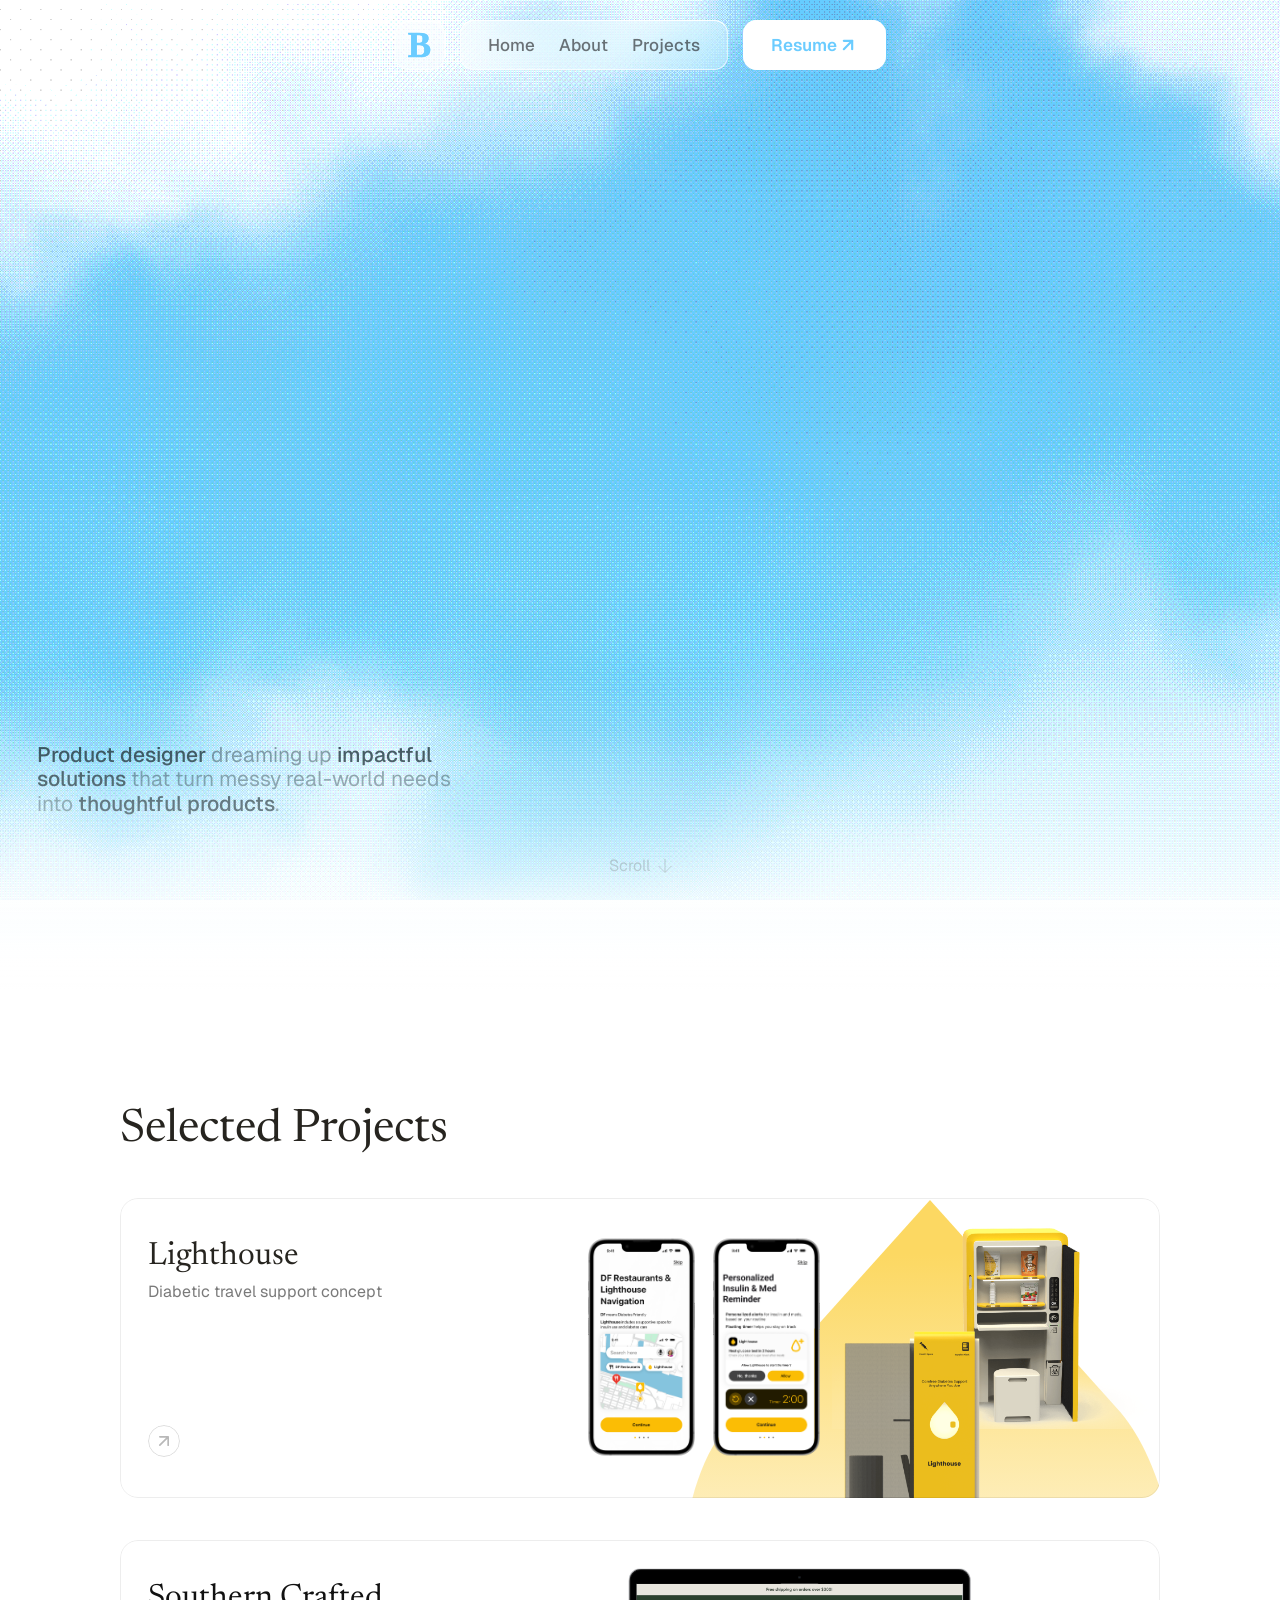
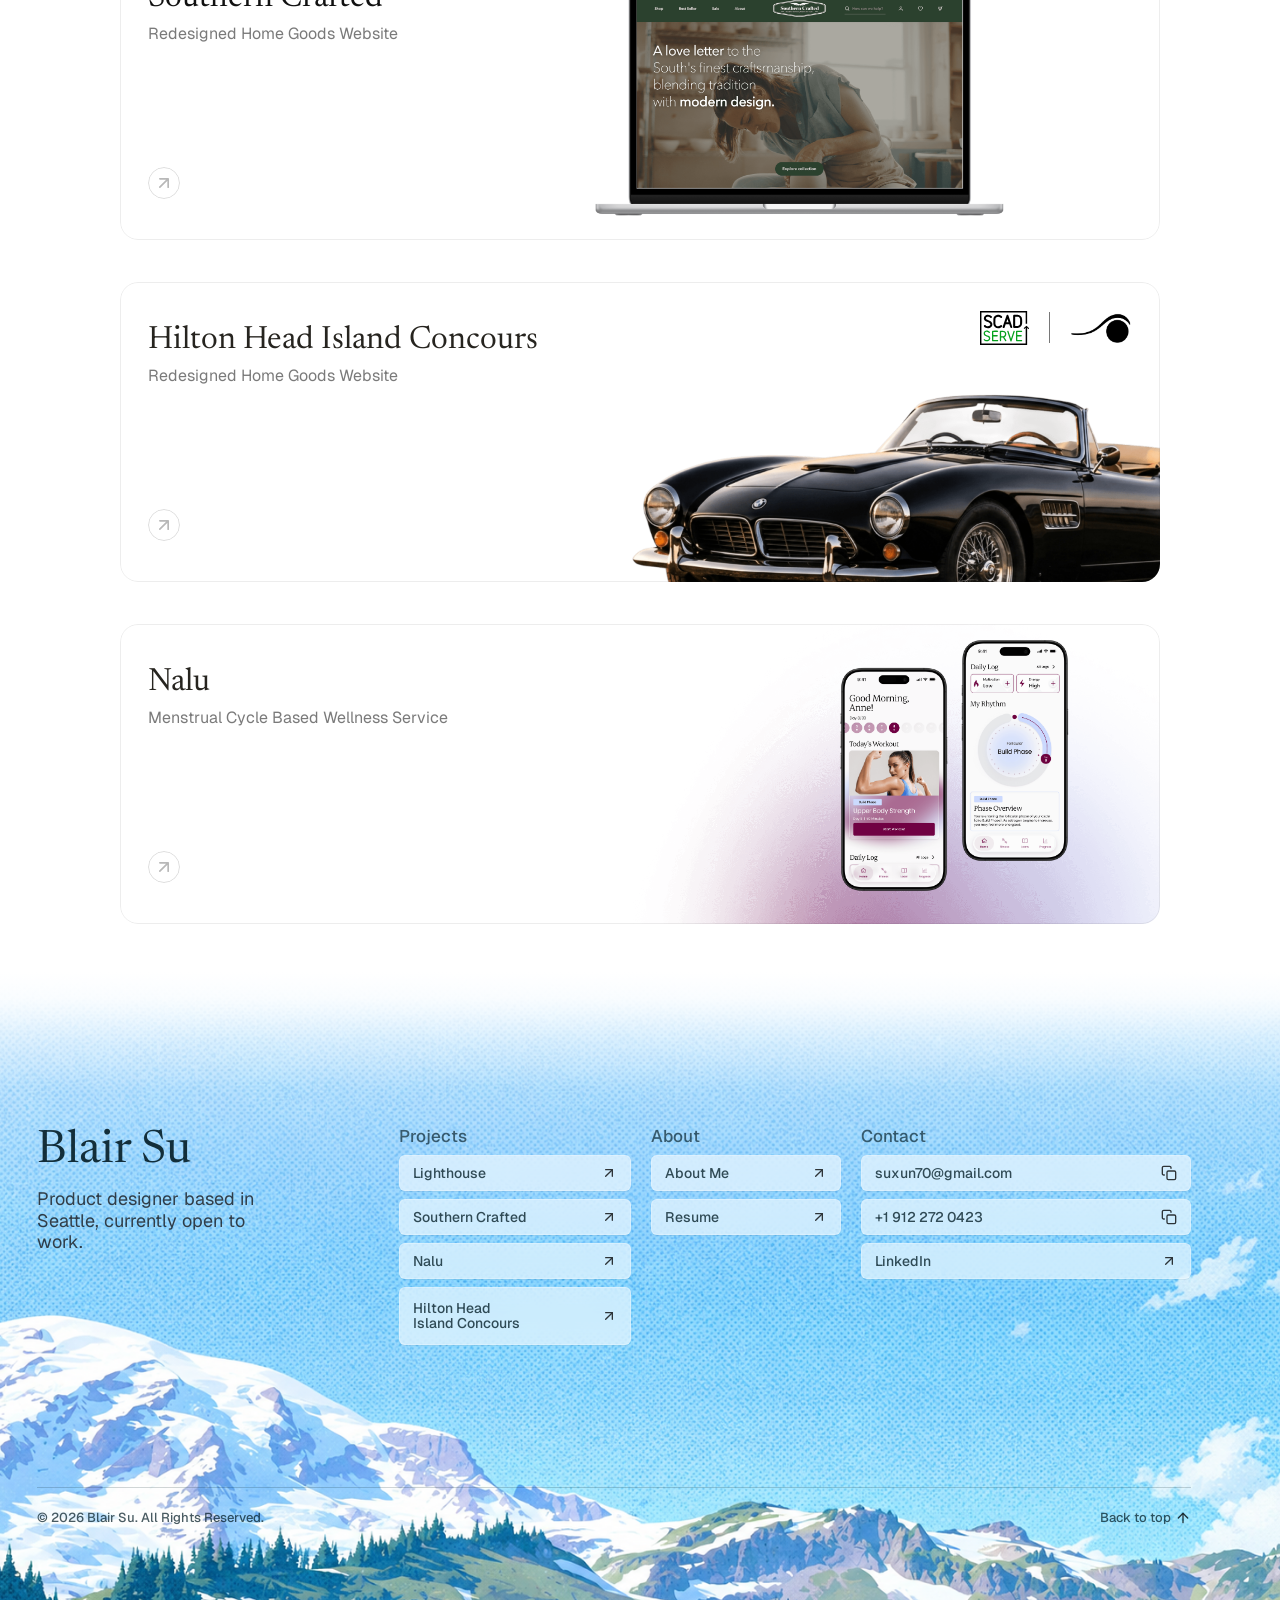
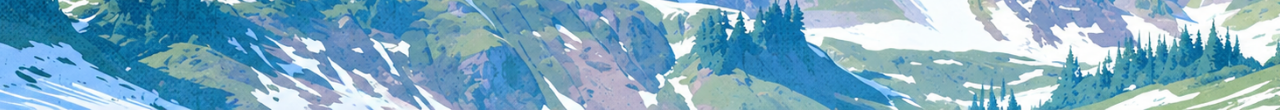
==== commit 2f6a650c: "Publish updated portfolio, About gallery and responsive case studies" ====
--- a/index.html
+++ b/index.html
@@ -1,6 +1,6 @@
-<!DOCTYPE html><html data-wf-domain="lw-summer-25.workos.com" data-wf-page="68596814c45473fe28c30704" data-wf-site="6849810079ba14868893d16e" lang="en" class=" w-mod-js w-mod-ix"><head><style>.wf-force-outline-none[tabindex="-1"]:focus{outline:none;}</style><meta charset="utf-8"><link href="https://cdn.prod.website-files.com" rel="preconnect" crossorigin="anonymous"><title>Blair Su</title><meta content="Portfolio of Blair Su, product designer." name="description"><meta content="Blair Su" property="og:title"><meta content="Portfolio of Blair Su, product designer." property="og:description"><meta content="https://cdn.prod.website-files.com/6849810079ba14868893d16e/684c8301754ba9470f879fbf_og-image.png" property="og:image"><meta content="Blair Su" name="twitter:title"><meta content="Portfolio of Blair Su, product designer." name="twitter:description"><meta property="og:type" content="website"><meta content="summary_large_image" name="twitter:card"><meta content="width=device-width, initial-scale=1" name="viewport"><link href="./assets/launch-week-s25.shared.750442e6f.min.css" rel="stylesheet" type="text/css" integrity="sha384-dQRC5vWZfLW7zYmuqETSEZMyh11N5Oy4UqUfQWJYR5Wnkk9+WXZctgnSPtHiJmKL" crossorigin="anonymous"><script type="text/javascript">!function(o,c){var n=c.documentElement,t=" w-mod-";n.className+=t+"js",("ontouchstart"in o||o.DocumentTouch&&c instanceof DocumentTouch)&&(n.className+=t+"touch")}(window,document);</script><link href="./assets/blair-su-favicon-b.png" rel="shortcut icon" type="image/png"><link href="./assets/blair-su-favicon-b.png" rel="apple-touch-icon"><link href="./" rel="canonical"><meta name="robots" content="index,follow"><script>!function(){var w=0,h=0,t=null;function n(){var e=window.visualViewport||{},r=[e.height,document.documentElement.clientHeight].map(function(e){return Math.round(e||0)}).filter(Boolean),i=Math.round(e.width||document.documentElement.clientWidth||window.innerWidth||0),o=Math.round((screen&&screen.height)||0),a=Math.max.apply(Math,r);if(o&&matchMedia("(hover:none) and (pointer:coarse)").matches&&i<=1500){var c=i<768?28:20,l=Math.round(o*(i<768?.88:.88));a=Math.max(a,Math.min(l,a+c))}return{width:i,height:a}}function r(){var e=n();if(!e.height)return;if(!w||Math.abs(e.width-w)>8){w=e.width;h=e.height}else h=Math.max(h,e.height);document.documentElement.style.setProperty("--hero-mobile-height",h+"px")}function i(){t&&clearTimeout(t),t=setTimeout(r,180)}r(),setTimeout(r,80),setTimeout(r,450),window.addEventListener("resize",i,{passive:!0}),window.addEventListener("orientationchange",function(){w=0,h=0,setTimeout(r,240)},{passive:!0}),window.visualViewport&&window.visualViewport.addEventListener("resize",i,{passive:!0})}();</script><script>!function(){var p=navigator.platform||"",u=navigator.userAgent||"",i=/iPad/.test(u)||p==="iPad"||(p==="MacIntel"&&navigator.maxTouchPoints>1);if(i)document.documentElement.classList.add("is-ipad")}();</script></head><body class="loaded"><div class="header-blur-layer"></div><nav class="portfolio-header" aria-label="Portfolio navigation"><div class="portfolio-header-layout"><a class="portfolio-header-logo-link" href="./" data-home-reload aria-label="Home"><span class="portfolio-header-logo-text" aria-hidden="true">B</span></a><div class="portfolio-header-liquid" aria-label="Primary navigation"><a class="portfolio-header-nav-link" href="./" data-home-reload>Home</a><a class="portfolio-header-nav-link" href="#content">About</a><a class="portfolio-header-nav-link" href="#selected-projects" data-scroll-projects>Projects</a><a class="portfolio-header-nav-link" href="#selected-projects">Playground</a></div><a class="portfolio-header-resume-link" href="#resume" aria-label="Resume"><span>Resume</span><svg class="portfolio-header-resume-arrow" width="24" height="24" viewBox="0 0 24 24" fill="none" xmlns="http://www.w3.org/2000/svg" aria-hidden="true"><path d="M7 17L17 7" stroke="currentColor" stroke-width="2" stroke-linecap="round" stroke-linejoin="round"/><path d="M7 7H17V17" stroke="currentColor" stroke-width="2" stroke-linecap="round" stroke-linejoin="round"/></svg></a><button class="portfolio-header-menu-toggle" type="button" aria-label="Open menu" aria-expanded="false" aria-controls="portfolio-mobile-menu"><span></span><span></span><span></span></button><div class="portfolio-header-mobile-panel" id="portfolio-mobile-menu" aria-hidden="true"><div class="portfolio-mobile-menu-inner"><nav class="portfolio-mobile-menu-primary" aria-label="Mobile primary navigation"><a class="portfolio-header-mobile-link portfolio-mobile-main-link" href="./" data-home-reload>Home</a><a class="portfolio-header-mobile-link portfolio-mobile-main-link" href="#content">About</a></nav><section class="portfolio-mobile-menu-section" aria-label="Project navigation"><h2 class="portfolio-mobile-menu-section-title">Project</h2><a class="portfolio-mobile-project-link" href="#selected-projects" data-scroll-projects><span class="portfolio-mobile-project-icon-wrap"><img src="./assets/mobile-menu-project-icon.svg" alt="" class="portfolio-mobile-project-icon"></span><span class="portfolio-mobile-project-title">Lighthouse</span></a><a class="portfolio-mobile-project-link" href="#selected-projects" data-scroll-projects><span class="portfolio-mobile-project-icon-wrap"><img src="./assets/southern-crafted-logo.svg" alt="" class="portfolio-mobile-project-icon"></span><span class="portfolio-mobile-project-title">Southern Crafted</span></a><a class="portfolio-mobile-project-link" href="#selected-projects" data-scroll-projects><span class="portfolio-mobile-project-icon-wrap"><img src="./assets/mobile-menu-project-icon.svg" alt="" class="portfolio-mobile-project-icon"></span><span class="portfolio-mobile-project-title">Nalu</span></a><a class="portfolio-mobile-project-link" href="#selected-projects" data-scroll-projects><span class="portfolio-mobile-project-icon-wrap"><img src="./assets/mobile-menu-project-icon.svg" alt="" class="portfolio-mobile-project-icon"></span><span class="portfolio-mobile-project-title">Hilton Head Island Concours</span></a></section><section class="portfolio-mobile-menu-section cc-other" aria-label="Other navigation"><h2 class="portfolio-mobile-menu-section-title">Other</h2><a class="portfolio-header-mobile-link portfolio-mobile-other-link" href="#selected-projects">Playground</a><a class="portfolio-header-mobile-link portfolio-mobile-other-link cc-resume" href="#resume"><span>Resume</span><svg class="portfolio-header-mobile-arrow" width="18" height="18" viewBox="0 0 24 24" fill="none" xmlns="http://www.w3.org/2000/svg" aria-hidden="true"><path d="M7 17L17 7" stroke="currentColor" stroke-width="2" stroke-linecap="round" stroke-linejoin="round"/><path d="M7 7H17V17" stroke="currentColor" stroke-width="2" stroke-linecap="round" stroke-linejoin="round"/></svg></a></section></div></div></div></nav><div class="page-wrapper"><div class="w-embed"><style>
+<!DOCTYPE html><html data-wf-domain="lw-summer-25.workos.com" data-wf-page="68596814c45473fe28c30704" data-wf-site="6849810079ba14868893d16e" lang="en" class=" w-mod-js w-mod-ix"><head><style>.wf-force-outline-none[tabindex="-1"]:focus{outline:none;}</style><meta charset="utf-8"><link href="https://cdn.prod.website-files.com" rel="preconnect" crossorigin="anonymous"><title>Blair Su</title><meta content="Portfolio of Blair Su, product designer." name="description"><meta content="Blair Su" property="og:title"><meta content="Portfolio of Blair Su, product designer." property="og:description"><meta content="https://cdn.prod.website-files.com/6849810079ba14868893d16e/684c8301754ba9470f879fbf_og-image.png" property="og:image"><meta content="Blair Su" name="twitter:title"><meta content="Portfolio of Blair Su, product designer." name="twitter:description"><meta property="og:type" content="website"><meta content="summary_large_image" name="twitter:card"><meta content="width=device-width, initial-scale=1" name="viewport"><link href="./assets/launch-week-s25.shared.750442e6f.min.css" rel="stylesheet" type="text/css" integrity="sha384-dQRC5vWZfLW7zYmuqETSEZMyh11N5Oy4UqUfQWJYR5Wnkk9+WXZctgnSPtHiJmKL" crossorigin="anonymous"><script type="text/javascript">!function(o,c){var n=c.documentElement,t=" w-mod-";n.className+=t+"js",("ontouchstart"in o||o.DocumentTouch&&c instanceof DocumentTouch)&&(n.className+=t+"touch")}(window,document);</script><link href="./assets/blair-su-favicon-b.png" rel="shortcut icon" type="image/png"><link href="./assets/blair-su-favicon-b.png" rel="apple-touch-icon"><link href="./" rel="canonical"><meta name="robots" content="index,follow"><script>!function(){var w=0,h=0,t=null;function n(){var e=window.visualViewport||{},r=[e.height,document.documentElement.clientHeight].map(function(e){return Math.round(e||0)}).filter(Boolean),i=Math.round(e.width||document.documentElement.clientWidth||window.innerWidth||0),o=Math.round((screen&&screen.height)||0),a=Math.max.apply(Math,r);if(o&&matchMedia("(hover:none) and (pointer:coarse)").matches&&i<=1500){var c=i<768?28:20,l=Math.round(o*(i<768?.88:.88));a=Math.max(a,Math.min(l,a+c))}return{width:i,height:a}}function r(){var e=n();if(!e.height)return;if(!w||Math.abs(e.width-w)>8){w=e.width;h=e.height}else h=Math.max(h,e.height);document.documentElement.style.setProperty("--hero-mobile-height",h+"px")}function i(){t&&clearTimeout(t),t=setTimeout(r,180)}r(),setTimeout(r,80),setTimeout(r,450),window.addEventListener("resize",i,{passive:!0}),window.addEventListener("orientationchange",function(){w=0,h=0,setTimeout(r,240)},{passive:!0}),window.visualViewport&&window.visualViewport.addEventListener("resize",i,{passive:!0})}();</script><script>!function(){var p=navigator.platform||"",u=navigator.userAgent||"",i=/iPad/.test(u)||p==="iPad"||(p==="MacIntel"&&navigator.maxTouchPoints>1);if(i)document.documentElement.classList.add("is-ipad")}();</script></head><body class="loaded"><div class="header-blur-layer"></div><nav class="portfolio-header" aria-label="Portfolio navigation"><div class="portfolio-header-layout"><a class="portfolio-header-logo-link" href="./" data-home-reload aria-label="Home"><span class="portfolio-header-logo-text" aria-hidden="true">B</span></a><div class="portfolio-header-liquid" aria-label="Primary navigation"><a class="portfolio-header-nav-link" href="./" data-home-reload>Home</a><a class="portfolio-header-nav-link" href="./about.html">About</a><a class="portfolio-header-nav-link" href="#selected-projects" data-scroll-projects>Projects</a></div><a class="portfolio-header-resume-link" href="#resume" aria-label="Resume"><span>Resume</span><svg class="portfolio-header-resume-arrow" width="24" height="24" viewBox="0 0 24 24" fill="none" xmlns="http://www.w3.org/2000/svg" aria-hidden="true"><path d="M7 17L17 7" stroke="currentColor" stroke-width="2" stroke-linecap="round" stroke-linejoin="round"/><path d="M7 7H17V17" stroke="currentColor" stroke-width="2" stroke-linecap="round" stroke-linejoin="round"/></svg></a><button class="portfolio-header-menu-toggle" type="button" aria-label="Open menu" aria-expanded="false" aria-controls="portfolio-mobile-menu"><span></span><span></span><span></span></button><div class="portfolio-header-mobile-panel" id="portfolio-mobile-menu" aria-hidden="true"><div class="portfolio-mobile-menu-inner"><nav class="portfolio-mobile-menu-primary" aria-label="Mobile primary navigation"><a class="portfolio-header-mobile-link portfolio-mobile-main-link" href="./" data-home-reload>Home</a><a class="portfolio-header-mobile-link portfolio-mobile-main-link" href="./about.html">About</a></nav><section class="portfolio-mobile-menu-section" aria-label="Project navigation"><h2 class="portfolio-mobile-menu-section-title">Project</h2><a class="portfolio-mobile-project-link" href="./project-1-lighthouse/"><span class="portfolio-mobile-project-icon-wrap"><img src="./assets/mobile-menu-project-icon.svg" alt="" class="portfolio-mobile-project-icon"></span><span class="portfolio-mobile-project-title">Lighthouse</span></a><a class="portfolio-mobile-project-link" href="./project-2-southerncrafted/"><span class="portfolio-mobile-project-icon-wrap"><img src="./assets/southern-crafted-logo.svg" alt="" class="portfolio-mobile-project-icon"></span><span class="portfolio-mobile-project-title">Southern Crafted</span></a><a class="portfolio-mobile-project-link" href="./project-4-nalu/"><span class="portfolio-mobile-project-icon-wrap"><img src="./assets/mobile-menu-nalu.png" alt="" class="portfolio-mobile-project-icon"></span><span class="portfolio-mobile-project-title">Nalu</span></a><a class="portfolio-mobile-project-link" href="./project-3-hhi/"><span class="portfolio-mobile-project-icon-wrap"><img src="./assets/mobile-menu-hhi.png" alt="" class="portfolio-mobile-project-icon"></span><span class="portfolio-mobile-project-title">Hilton Head Island Concours</span></a></section><section class="portfolio-mobile-menu-section cc-other" aria-label="Other navigation"><h2 class="portfolio-mobile-menu-section-title">Other</h2><a class="portfolio-header-mobile-link portfolio-mobile-other-link cc-resume" href="#resume"><span>Resume</span><svg class="portfolio-header-mobile-arrow" width="18" height="18" viewBox="0 0 24 24" fill="none" xmlns="http://www.w3.org/2000/svg" aria-hidden="true"><path d="M7 17L17 7" stroke="currentColor" stroke-width="2" stroke-linecap="round" stroke-linejoin="round"/><path d="M7 7H17V17" stroke="currentColor" stroke-width="2" stroke-linecap="round" stroke-linejoin="round"/></svg></a></section></div></div></div></nav><div class="page-wrapper"><div class="w-embed"><style>
 :root{--in-out-quint: cubic-bezier(.645, .045, .355, 1)}*{-webkit-font-smoothing:antialiased;-moz-osx-font-smoothing:grayscale}a{color:inherit;text-decoration:inherit;font-size:inherit}.hero-cloud.cc-1{animation:cloud_effect 5s ease-in infinite}.hero-cloud.cc-2{animation:cloud_effect 10s ease-in infinite}.hero-cloud.cc-3{animation:cloud_effect 15s ease-in infinite}.hero-cloud.cc-4{animation:cloud_effect 20s ease-in infinite}@keyframes cloud_effect{0%{opacity:0;transform:scale(1)}25%,75%{opacity:1}to{transform:scale(3);opacity:0}}.paused .hero-cloud{animation-play-state:paused!important}.hero-bg{animation:bgIn 1.2s ease-in backwards;animation-delay:.1s}@keyframes bgIn{0%{opacity:0}to{opacity:1}}.hero-title canvas{opacity:0;animation:logoReveal 1.8s var(--in-out-quint) forwards;animation-delay:.2s;animation-play-state:paused}.loaded .hero-title canvas{animation-play-state:running}@keyframes logoReveal{0%{opacity:0;transform:scale(.8) translateY(30px)}to{opacity:1;transform:scale(1) translateY(0)}}@keyframes fadeIn{0%{opacity:0}to{opacity:1}}@keyframes windowIn{0%{opacity:0;transform:scale(.98) translateY(20px)}to{opacity:1;transform:scale(1) translateY(0)}}.card-arrow-underline{transform:scaleX(0);transition:transform .25s var(--in-out-quint);transform-origin:left}.card-arrow-icon{transition:transform .25s var(--in-out-quint);will-change:transform}@media (hover: hover){.launch-card-content:hover .card-arrow-underline{transform:scaleX(1)}.launch-card-content:hover .card-arrow-icon{transform:translate(2px) translateY(-2px);transition-delay:.1s}}.ak-textfield::-moz-placeholder{-moz-transition:all .65s ease-in-out .2s;transition:all .65s ease-in-out .2s}.ak-card,.ak-primarybutton,.field-group,.ak-label,.ak-textfield,.ak-textfield::placeholder,.u-bg-img.cc-1,.u-bg-img.cc-2,.u-bg-img.cc-3{transition:all .65s ease-in-out .2s}.custom-css-1,.custom-css-2,.custom-css-3{transition-delay:.4s}.example-2 .custom-css-1{opacity:0}.example-2 .custom-css-2{opacity:1}.example-2 .custom-css-3{opacity:0}.example-2 .ak-card{background-color:#dcdcdc;border-radius:0}.example-2 .ak-primarybutton{background-color:#d9d9d9;box-shadow:-1.636px -1.636px 0 1.091px #797979 inset,-2.182px -2.182px 0 3.273px #a9a9a9 inset,2.182px 2.182px 0 1.091px #d9d9d9 inset,2.182px 2.182px 0 3.273px #fff inset}.example-2 .ak-label{opacity:0}.example-2 .field-group.cc-email{transform:translateY(-19px)}.example-2 .ak-textfield{border-radius:0}.example-2 .ak-textfield::-moz-placeholder{color:#000}.example-2 .ak-textfield::placeholder{color:#000}.example-2 .u-bg-img.cc-2{opacity:1}.example-2 .u-bg-img.cc-1,.example-2 .u-bg-img.cc-3,.example-3 .custom-css-1,.example-3 .custom-css-2{opacity:0}.example-3 .custom-css-3{opacity:1}.example-3 .ak-card{background-color:#fff;border-radius:0}.example-3 .ak-primarybutton{background-color:#ffe1b0;box-shadow:-1px -1px 0 2px #797979 inset,1px 1px 0 2px #fff inset}.example-3 .ak-label{opacity:0}.example-3 .field-group.cc-email{transform:translateY(-19px)}.example-3 .ak-textfield{border-radius:0;border:1px solid transparent;border-bottom:1px solid #000;padding-left:0}.example-3 .ak-textfield::-moz-placeholder{color:#000}.example-3 .ak-textfield::placeholder{color:#000}.example-3 .u-bg-img.cc-2,.example-3 .u-bg-img.cc-1{opacity:0}.example-3 .u-bg-img.cc-3{opacity:1}.feature-flag-panel-item.cc-beta .feature-flag-switch{cursor:pointer}.feature-flag-panel{transition:transform .45s ease-in-out,opacity .45s ease-in-out;transition-delay:.1s;transform:translate(12px);opacity:0}.feature-flag-switch-inner{transition:transform .18s var(--in-out-quint)}.feature-flag-switch{transition:background-color .18s var(--in-out-quint)}.feature-flag-switch.cc-on{background-color:#d8dbff}.feature-flag-switch.cc-on .feature-flag-switch-inner{transform:translate(29px)}.swim-club-search,.swim-club-card,.swim-club-divider,.swim-club-switch{transition:all .45s var(--in-out-quint)}.swim-club-inner .swim-club-switch{transform:translateY(-20px);opacity:0}.swim-club-inner .swim-club-search,.swim-club-inner .swim-club-divider{transform:translateY(-100px)}.swim-club-inner .swim-club-divider:first-of-type{opacity:0;transform:translateY(0)}.swim-club-inner .swim-club-card{transform:translateY(-100px)}.visible .feature-flag-panel{transform:translate(0);opacity:1}.beta .swim-club-inner .swim-club-switch{transform:translateY(0);opacity:1}.beta .swim-club-inner .swim-club-search,.beta .swim-club-inner .swim-club-divider{transform:translateY(0)}.beta .swim-club-inner .swim-club-divider:first-of-type{opacity:1;transform:translateY(0)}.beta .swim-club-inner .swim-club-card{transform:translateY(0)}.analytics-item{transform:translateY(-20px) scale(.95);opacity:0;transition:transform .45s var(--in-out-quint),opacity .45s var(--in-out-quint);transition-delay:0s}.analytics-row-border{opacity:0;transition:opacity .3s var(--in-out-quint)}.intro .analytics-item.cc-1{transition-delay:.1s}.intro .analytics-item.cc-2{transition-delay:.2s}.intro .analytics-item.cc-3{transition-delay:.3s}.intro .analytics-item.cc-4{transition-delay:.4s}.intro .analytics-item{transform:translateY(0) scale(1);opacity:1}.analytics-switch-toggle{transition:transform .24s var(--in-out-quint)}.analytics-switch{transition:background-color .24s var(--in-out-quint)}.analytics-data-stream{opacity:0;transition:opacity .3s var(--in-out-quint)}.on .analytics-row-border{opacity:1}.on .analytics-switch-toggle{transform:translate(42px)}.on.cc-ga .analytics-switch{background-color:#ffc382}.on.cc-segment .analytics-switch{background-color:#afdbc6}.on .analytics-data-stream{opacity:1}.ga-stream-bar{animation:scaleY 2s ease-in-out infinite;animation-play-state:paused}.ga-stream-row:nth-child(1) .ga-stream-bar:nth-child(1){height:30px;opacity:1}.ga-stream-row:nth-child(1) .ga-stream-bar:nth-child(2){height:46px;opacity:.75;animation-delay:.7s}.ga-stream-row:nth-child(1) .ga-stream-bar:nth-child(3){height:40px;opacity:.5;animation-delay:.3s}.ga-stream-row:nth-child(1) .ga-stream-bar:nth-child(4){height:46px;opacity:1;animation-delay:1.1s}.ga-stream-row:nth-child(1) .ga-stream-bar:nth-child(5){height:30px;opacity:.75;animation-delay:.5s}.ga-stream-row:nth-child(1) .ga-stream-bar:nth-child(6){height:40px;opacity:.5;animation-delay:.9s}.ga-stream-row:nth-child(1) .ga-stream-bar:nth-child(7){height:46px;opacity:1;animation-delay:.2s}.ga-stream-row:nth-child(1) .ga-stream-bar:nth-child(8){height:30px;opacity:.75;animation-delay:1.3s}.ga-stream-row:nth-child(1) .ga-stream-bar:nth-child(9){height:40px;opacity:.5;animation-delay:.6s}.ga-stream-row:nth-child(1) .ga-stream-bar:nth-child(10){height:46px;opacity:1;animation-delay:.4s}.ga-stream-row:nth-child(1) .ga-stream-bar:nth-child(11){height:30px;opacity:.75;animation-delay:1s}.ga-stream-row:nth-child(1) .ga-stream-bar:nth-child(12){height:40px;opacity:.5;animation-delay:.8s}.ga-stream-row:nth-child(2) .ga-stream-bar:nth-child(1){height:30px;opacity:1}.ga-stream-row:nth-child(2) .ga-stream-bar:nth-child(2){height:46px;opacity:.75;animation-delay:.7s}.ga-stream-row:nth-child(2) .ga-stream-bar:nth-child(3){height:40px;opacity:.5;animation-delay:.3s}.ga-stream-row:nth-child(2) .ga-stream-bar:nth-child(4){height:46px;opacity:1;animation-delay:1.1s}.ga-stream-row:nth-child(2) .ga-stream-bar:nth-child(5){height:30px;opacity:.75;animation-delay:.5s}.ga-stream-row:nth-child(2) .ga-stream-bar:nth-child(6){height:40px;opacity:.5;animation-delay:.9s}.ga-stream-row:nth-child(2) .ga-stream-bar:nth-child(7){height:46px;opacity:1;animation-delay:.2s}.ga-stream-row:nth-child(2) .ga-stream-bar:nth-child(8){height:30px;opacity:.75;animation-delay:1.3s}.ga-stream-row:nth-child(2) .ga-stream-bar:nth-child(9){height:40px;opacity:.5;animation-delay:.6s}.ga-stream-row:nth-child(2) .ga-stream-bar:nth-child(10){height:46px;opacity:1;animation-delay:.4s}.ga-stream-row:nth-child(2) .ga-stream-bar:nth-child(11){height:30px;opacity:.75;animation-delay:1s}.ga-stream-row:nth-child(2) .ga-stream-bar:nth-child(12){height:40px;opacity:.5;animation-delay:.8s}@keyframes scaleY{0%,to{transform:scaleY(.85)}50%{transform:scaleY(1)}}.ga-stream{animation:stream 10s linear infinite;animation-play-state:paused}@keyframes stream{0%{transform:translate(0)}to{transform:translate(-50%)}}.segment-stream-item{animation:stream 10s linear infinite;animation-play-state:paused;position:relative}.segment-stream-item:nth-child(2){animation-duration:8s;left:-45px}.segment-stream-item:nth-child(3){animation-duration:9s;left:-20px}.segment-stream-item:nth-child(4){animation-duration:9s;left:-5px}.visible .segment-stream-item,.visible .ga-stream,.visible .ga-stream-bar{animation-play-state:running}.blinking{animation:blink 1.2s infinite}@keyframes blink{0%{opacity:1}50%{opacity:.6}}.cli-otp-window{transform:translateY(50%) scale(.9);transition:transform .45s var(--in-out-quint)}.cli-window{transform:translateY(0);transition:transform .45s var(--in-out-quint)}.open .cli-window{transform:translateY(40%)}.open .cli-otp-window{transform:translateY(0) scale(1)}.open .cli-cursor.cc-2{background-color:transparent;animation:none}.cli-otp-field{transition:all .2s ease}.cli-otp-letter{opacity:0;transition:opacity .2s ease}.cli-otp-field.active{box-shadow:0 0 0 2px #6dc8df}.cli-otp-field.filled .cli-otp-letter{opacity:1}.cli-success-text{opacity:0;transform:translateY(10px);transition:opacity .45s var(--in-out-quint),transform .45s var(--in-out-quint)}.cli-window-success{opacity:0;transition:opacity .2s var(--in-out-quint)}.success .cli-window-success{opacity:1}.success .cli-success-text{opacity:1;transform:translateY(0)}.success .cli-success-check path{stroke-dasharray:30;stroke-dashoffset:30;animation:check .45s var(--in-out-quint) both}@keyframes check{0%{stroke-dashoffset:100%}to{stroke-dashoffset:0%}}.cli-restart div{cursor:pointer}.next-launch-wrap .countdown{margin-top:32px}.next-launch-wrap .countdown-figure{font-size:64px;opacity:.8}.next-launch-wrap .countdown-label{font-size:22px;opacity:.8}.next-launch-wrap .countdown-cell{padding-top:24px;padding-bottom:24px}@media (max-width: 767px){.next-launch-wrap .countdown{margin-top:32px}.next-launch-wrap .countdown-figure{font-size:32px;opacity:.8}.next-launch-wrap .countdown-label{font-size:16px;opacity:.8}.next-launch-wrap .countdown-cell{padding-top:14px;padding-bottom:14px}}.launch-card.cc-next-launch{-webkit-mask-image:linear-gradient(to bottom,rgb(0,0,0) 40%,rgba(0,0,0,0) 90%);mask-image:linear-gradient(to bottom,#000 40%,#0000 90%)}@media (max-width: 479px){.launch-card .window{padding:0;box-shadow:none}.launch-card .window-inner{border:none}.launch-card .launch-card-inner{border-radius:0}.launch-card .window-top{margin-right:0;margin-left:0;border-bottom:1px solid #000}.cli-otp-window{transform:translateY(10%) scale(.6)}.open .cli-otp-window{transform:translateY(0) scale(.7)}.open .cli-window{transform:translateY(25%)}}
-</style><style>@import url("https://fonts.googleapis.com/css2?family=Geist:wght@400;500;600&family=Newsreader:opsz,wght@6..72,400&display=swap");body{font-family:Geist,Arial,sans-serif}.portfolio-header{z-index:2147483647!important;position:fixed;top:42px;left:0;right:0;width:100%;display:flex;justify-content:center;align-items:center;color:#031c25;font-family:Geist,Arial,sans-serif;font-size:16px;font-weight:500;line-height:1;letter-spacing:0}.header-blur-layer{position:fixed;left:0;right:0;top:0;height:96px;background:linear-gradient(to bottom,rgba(255,255,255,.14),rgba(255,255,255,.05) 58%,rgba(255,255,255,0));backdrop-filter:blur(20px);-webkit-backdrop-filter:blur(20px);-webkit-mask-image:linear-gradient(to bottom,#000 0%,#000 58%,rgba(0,0,0,.55) 78%,transparent 100%);mask-image:linear-gradient(to bottom,#000 0%,#000 58%,rgba(0,0,0,.55) 78%,transparent 100%);opacity:0;pointer-events:none;transition:opacity .2s ease;z-index:1000}body.is-content-scrolled .header-blur-layer{opacity:1}.portfolio-header-menu{height:54px;display:inline-flex;align-items:center;justify-content:center;gap:0;padding:0 18px;border:1px solid rgba(34,34,34,.14);box-sizing:border-box;border-radius:12px;background:rgba(255,255,255,.58);backdrop-filter:blur(16px);-webkit-backdrop-filter:blur(16px);box-shadow:none}.portfolio-header-nav-link{position:relative;z-index:1;height:54px;display:inline-flex;align-items:center;justify-content:center;box-sizing:border-box;border:0;padding:0 16px;color:inherit;text-decoration:none;font-family:Geist,Arial,sans-serif;font-size:16px;font-weight:500;line-height:1;letter-spacing:0;white-space:nowrap;background:transparent;box-shadow:none;opacity:.86;transition:opacity .18s ease}.portfolio-header-nav-link:hover{opacity:1;color:rgba(3,28,37,.48)}.portfolio-header-divider{display:block;width:1px;height:26px;margin:0 18px;background:rgba(3,28,37,.14);flex:0 0 auto}.portfolio-header-resume{opacity:.9;gap:6px}.portfolio-header-resume-icon{width:14px;height:14px;display:block;opacity:.82;flex:0 0 auto}.hero.cc-full .hero-intro-copy{z-index:12;position:absolute;left:max(32px,calc((100vw - 1270px) / 2 + 32px));bottom:83px;max-width:430px;transform:none;text-align:left;color:rgba(3,28,37,.48);font-family:Geist,Arial,sans-serif;font-size:21px;font-weight:400;line-height:1.18;letter-spacing:0}.hero.cc-full .hero-intro-copy .intro-em{color:rgba(3,28,37,.86);font-weight:500}.hero.cc-full .hero-scroll-indicator{color:rgba(3,28,37,.48)!important;background:transparent!important;border:0!important;border-radius:0!important;box-shadow:none!important;width:auto!important;height:auto!important;padding:0!important;display:flex!important;flex-direction:row!important;align-items:center!important;gap:8px!important}.hero.cc-full .hero-scroll-indicator .u-flex{display:flex!important;width:14px;height:14px}.hero.cc-full .hero-scroll-indicator svg rect{fill:rgba(3,28,37,.48)!important}.hero.cc-full .hero-bottom{transform:translateY(-5px)!important}.portfolio-main{padding:24px 32px 120px;max-width:1270px;margin:0 auto}.intro-about-section{min-height:auto;padding:44px 0 64px;display:grid;grid-template-columns:300px minmax(0,720px);column-gap:134px;align-items:start}.intro-profile{position:relative;width:156px;isolation:isolate;perspective:1000px;cursor:default}.intro-avatar{position:relative;z-index:1;display:block;width:156px;height:156px;border-radius:7px;object-fit:cover;object-position:center 42%;transform-style:preserve-3d;transition:transform .4s ease-in-out,box-shadow .4s ease-in-out;box-shadow:0 0 0 1px rgba(15,15,20,.08);will-change:transform,box-shadow}.intro-profile.is-card-tilting .intro-avatar{box-shadow:0 0 0 1px rgba(15,15,20,.12)}.intro-status{position:absolute;left:116px;top:124px;height:36px;width:max-content;padding:0 14px;display:inline-flex;align-items:center;justify-content:center;gap:12px;border:1px solid rgba(34,34,34,.14);border-radius:6px;background:rgba(255,255,255,.58);box-shadow:0 1px 1px rgba(3,28,37,.06),inset 0 0 0 1px rgba(255,255,255,.24);backdrop-filter:blur(10px);-webkit-backdrop-filter:blur(10px);font-family:Geist,Arial,sans-serif;font-size:16px;font-weight:500;line-height:1;color:rgba(15,15,20,.88);white-space:nowrap;z-index:5}.intro-status-dot{position:relative;flex:0 0 auto;width:12px;height:12px;border-radius:50%;background:#25b75a}.intro-status-dot:before{content:"";position:absolute;left:50%;top:50%;width:24px;height:24px;border-radius:50%;background:rgba(37,183,90,.18);transform:translate(-50%,-50%) scale(.72);animation:introStatusPulse 1.6s ease-in-out infinite}.intro-status-dot:after{content:"";position:absolute;left:50%;top:50%;width:12px;height:12px;border-radius:50%;background:#25b75a;transform:translate(-50%,-50%)}@keyframes introStatusPulse{0%,100%{opacity:.34;transform:translate(-50%,-50%) scale(.72)}50%{opacity:1;transform:translate(-50%,-50%) scale(1)}}.intro-heading{font-family:Newsreader,Georgia,serif;font-size:39px;font-weight:400;line-height:1.05;letter-spacing:0;margin:0 0 28px;color:rgba(24,24,27,.92)}.intro-copy{font-family:Geist,Arial,sans-serif;color:rgba(15,15,20,.52);font-size:21px;font-weight:400;line-height:1.58;letter-spacing:0}.intro-copy p{margin:0 0 34px;color:inherit;font:inherit;letter-spacing:0}.intro-copy p:last-child{margin-bottom:0}.intro-copy strong{color:rgba(15,15,20,.88);font-weight:500}.intro-copy a{color:rgba(15,15,20,.9);font-weight:500;text-decoration:underline;text-decoration-thickness:1px;text-underline-offset:4px}.favorite-projects{border-top:0}.portfolio-section{border-top:1px solid rgba(3,28,37,.28);padding:28px 0 72px;color:#031c25}.portfolio-section-label{font-family:W95FA,Arial,sans-serif;font-size:14px;line-height:1;opacity:.55;margin-bottom:28px}.portfolio-section-head{display:grid;grid-template-columns:minmax(0,1.05fr) minmax(260px,.65fr);gap:48px;align-items:end;margin-bottom:32px}.portfolio-section h2{font-family:Instrument Serif,Georgia,serif;font-size:72px;font-weight:400;line-height:.95;letter-spacing:0;margin:0}.portfolio-section h3{font-family:Instrument Serif,Georgia,serif;font-size:38px;font-weight:400;line-height:1.05;letter-spacing:0;margin:0 0 14px}.portfolio-section p{font-family:Geist,Arial,sans-serif;font-size:18px;line-height:1.35;letter-spacing:0;color:rgba(3,28,37,.68);margin:0}.project-grid{display:grid;grid-template-columns:repeat(4,minmax(0,1fr));border:1px solid rgba(3,28,37,.72);background:rgba(254,252,245,.55)}.project-item{min-height:260px;padding:22px 20px 24px;display:flex;flex-direction:column;border-right:1px solid rgba(3,28,37,.45)}.project-item:last-child{border-right:0}.project-index{font-family:W95FA,Arial,sans-serif;font-size:15px;color:rgba(3,28,37,.55);margin-bottom:auto}.resume-list{border-top:1px solid rgba(3,28,37,.72)}.resume-row{display:grid;grid-template-columns:minmax(0,1fr) 300px;gap:40px;border-bottom:1px solid rgba(3,28,37,.32);padding:28px 0}.resume-meta{font-family:W95FA,Arial,sans-serif;font-size:15px;line-height:1.35;color:rgba(3,28,37,.58);text-align:right}@media screen and (max-width:900px){.portfolio-header{left:52px;right:52px;width:auto;top:18px;font-size:16px}.portfolio-header-menu{padding:0 8px}.portfolio-header-nav-link{padding:0 14px}.portfolio-header-divider{margin:0 10px}.portfolio-main{padding:24px 52px 88px}.intro-about-section{min-height:auto;padding:22px 0 58px;grid-template-columns:180px minmax(0,1fr);column-gap:78px}.intro-profile{width:92px}.intro-avatar{width:92px;height:92px;border-radius:5px}.intro-status{left:68px;top:64px;height:32px;width:max-content;padding:0 10px;gap:7px;border-radius:5px;font-size:13px}.intro-status-dot{width:8px;height:8px}.intro-status-dot:before{width:16px;height:16px}.intro-status-dot:after{width:8px;height:8px}.intro-heading{font-size:36px;margin-bottom:24px}.intro-copy{font-size:21px;line-height:1.52}.intro-copy p{margin-bottom:24px}.portfolio-section-head,.resume-row{grid-template-columns:1fr;gap:18px}.portfolio-section h2{font-size:56px}.project-grid{grid-template-columns:1fr 1fr}.project-item{min-height:210px}.project-item:nth-child(2){border-right:0}.project-item:nth-child(-n+2){border-bottom:1px solid rgba(3,28,37,.45)}.resume-meta{text-align:left}}@media screen and (max-width:767px){.portfolio-main{padding:30px 28px 76px}.intro-about-section{min-height:auto;padding:10px 0 46px;display:flex;flex-direction:column;gap:42px}.intro-profile{width:92px}.intro-avatar{width:92px;height:92px;border-radius:4px}.intro-status{left:78px;top:65px;height:31px;width:max-content;padding:0 9px;gap:7px;border-radius:5px;font-size:15px}.intro-status-dot{width:8px;height:8px}.intro-status-dot:before{width:16px;height:16px}.intro-status-dot:after{width:8px;height:8px}.intro-heading{font-size:34px;margin-bottom:24px}.intro-copy{font-size:20px;line-height:1.48}.intro-copy p{margin-bottom:24px}.portfolio-section{padding-bottom:72px}.portfolio-section h2{font-size:46px}.portfolio-section h3{font-size:30px}.portfolio-section p{font-size:16px}.project-grid{grid-template-columns:1fr}.project-item{min-height:178px;border-right:0;border-bottom:1px solid rgba(3,28,37,.45)}.project-item:last-child{border-bottom:0}}.footer{height:calc(150px + 45.18vw)!important;min-height:0!important;overflow:hidden}.footer .footer-bg{inset:0!important}.footer .footer-bg:after{content:"";z-index:4;position:absolute;left:0;right:0;top:112px;height:168px;background:linear-gradient(180deg,var(--bg) 0%,rgba(254,252,245,.98) 18%,rgba(254,252,245,.68) 48%,rgba(254,252,245,0) 100%);pointer-events:none}.footer .footer-bg-overlay{background-image:linear-gradient(180deg,var(--bg) 0%,rgba(254,252,245,1) 20%,rgba(254,252,245,.82) 36%,rgba(254,252,245,.32) 56%,rgba(254,252,245,0) 72%)!important}.footer .u-bg-img.cc-footer{object-fit:contain!important;object-position:center 150px!important}@media screen and (max-width:767px){.footer{height:calc(150px + 67.8vw)!important}.footer .u-bg-img.cc-footer{left:0!important;right:auto!important;width:150%!important;object-fit:contain!important;object-position:left 150px!important}}@media screen and (min-width:901px) and (max-width:1599px){.hero.cc-full .hero-title{transform:translateY(calc(-5vh - 5px))!important}}@media screen and (min-width:1600px) and (min-height:900px){.hero.cc-full .hero-title{transform:translateY(calc(-7vh - 5px))!important}}@media screen and (min-width:768px) and (max-width:900px){.hero.cc-full .hero-intro-copy{left:52px;right:18px;bottom:77px;max-width:320px;transform:none;text-align:left;font-size:21px}}@media screen and (max-width:767px){.header-blur-layer{height:76px}.portfolio-header{top:18px;left:28px;right:28px;width:auto;font-size:14px}.portfolio-header-menu{width:100%;height:44px;padding:0 8px;border-radius:9px}.portfolio-header-nav-link{height:44px;font-size:14px;padding:0 9px}.portfolio-header-divider{height:20px;margin:0 6px}.hero.cc-full .hero-intro-copy{left:28px;right:28px;bottom:117px;max-width:320px;transform:none;text-align:left;font-size:20px}}</style><style id="portfolio-tablet-hero-copy-overrides">@media screen and (min-width:768px) and (max-width:900px){.hero.cc-full .hero-intro-copy{bottom:132px!important}.hero.cc-full .hero-bottom{display:flex!important;position:absolute!important;left:0!important;right:0!important;bottom:36px!important;height:auto!important;padding:0!important;transform:none!important;justify-content:center!important;align-items:center!important}}@media screen and (min-width:901px) and (max-width:1500px) and (orientation:landscape){html.is-ipad .hero.cc-full{height:var(--hero-mobile-height,100dvh)!important;min-height:0!important;margin-bottom:0!important;overflow:visible}html.is-ipad .hero.cc-full .hero-bg.cc-sticky,html.is-ipad .hero.cc-full .hero-bg.cc-static,html.is-ipad .hero.cc-full .hero-sticky,html.is-ipad .hero.cc-full .hero-header{height:var(--hero-mobile-height,100dvh)!important;min-height:0!important}html.is-ipad .hero.cc-full .hero-intro-copy{left:64px!important;right:auto!important;bottom:110px!important;max-width:440px!important;font-size:20px!important}html.is-ipad .hero.cc-full .hero-bottom{display:flex!important;position:absolute!important;left:0!important;right:0!important;bottom:42px!important;height:auto!important;padding:0!important;transform:none!important;justify-content:center!important;align-items:center!important}}@supports (-webkit-touch-callout:none){@media screen and (min-width:901px) and (max-width:1500px) and (orientation:landscape){.hero.cc-full{height:var(--hero-mobile-height,100dvh)!important;min-height:0!important;margin-bottom:0!important;overflow:visible}.hero.cc-full .hero-bg.cc-sticky,.hero.cc-full .hero-bg.cc-static,.hero.cc-full .hero-sticky,.hero.cc-full .hero-header{height:var(--hero-mobile-height,100dvh)!important;min-height:0!important}.hero.cc-full .hero-intro-copy{left:64px!important;right:auto!important;bottom:110px!important;max-width:440px!important;font-size:20px!important}.hero.cc-full .hero-bottom{display:flex!important;position:absolute!important;left:0!important;right:0!important;bottom:42px!important;height:auto!important;padding:0!important;transform:none!important;justify-content:center!important;align-items:center!important}}}</style><style id="portfolio-section-overrides">#content.portfolio-main{background:transparent!important}.portfolio-main{background:transparent}.favorite-projects,.experience-section,.education-section{background:transparent;box-shadow:none;clip-path:none}.portfolio-section{max-width:1154px;margin:0;border-top:0;padding:70px 0 58px;color:rgba(24,24,27,.92)}.portfolio-section h2{font-family:Newsreader,Georgia,serif;font-size:39px;font-weight:400;line-height:1.05;letter-spacing:0;margin:0 0 34px}.favorite-projects{padding-top:64px}.project-grid{display:grid;grid-template-columns:repeat(2,minmax(0,1fr));gap:32px 28px;border:0;background:transparent}.project-item{position:relative;min-height:218px;padding:20px 20px 18px;display:block;overflow:hidden;border:1px solid rgba(15,15,20,.08)!important;border-radius:14px;background:rgba(255,255,255,.76);box-shadow:none}.project-item h3,.portfolio-section .project-item h3{font-family:Geist,Arial,sans-serif;font-size:20px;font-weight:500;line-height:1.1;letter-spacing:0;margin:0 0 5px;color:rgba(24,24,27,.92)}.project-item p,.portfolio-section .project-item p{font-family:Geist,Arial,sans-serif;font-size:17px;font-weight:400;line-height:1.05;letter-spacing:0;color:rgba(24,24,27,.48);margin:0}.project-image-placeholder{position:absolute;right:-10px;bottom:12px;width:48%;height:62%;border-radius:10px;background:linear-gradient(135deg,rgba(218,231,244,.54),rgba(255,255,255,.18));opacity:.26}.project-card-arrow{position:absolute;left:20px;bottom:18px;width:29px;height:29px;display:flex;align-items:center;justify-content:center;border:1.5px solid rgba(24,24,27,.22);border-radius:50%;font-family:Geist,Arial,sans-serif;font-size:17px;line-height:1;color:rgba(24,24,27,.34);text-decoration:none}.project-card-arrow-icon{width:16px;height:16px;display:block;opacity:.34}.resume-list{border-top:0}.resume-row{display:grid;grid-template-columns:minmax(0,1fr) 240px;gap:32px;align-items:center;border-bottom:1px solid rgba(24,24,27,.12);padding:18px 0 17px}.experience-section .resume-row{padding:17px 0 16px}.portfolio-section .resume-row h3{font-family:Geist,Arial,sans-serif;font-size:21px;font-weight:400;line-height:1.18;letter-spacing:0;margin:0 0 5px;color:rgba(24,24,27,.9)}.portfolio-section .resume-row p{font-family:Geist,Arial,sans-serif;font-size:16px;font-weight:400;line-height:1.2;letter-spacing:0;color:rgba(24,24,27,.48);margin:0}.resume-meta{font-family:Geist,Arial,sans-serif;font-size:21px;font-weight:400;line-height:1.2;letter-spacing:0;color:rgba(24,24,27,.48);text-align:right}.mobile-title-break{display:none}.education-desktop-break{display:none}@media screen and (min-width:901px){.education-desktop-break{display:block}}.education-section{max-width:1154px;padding-top:82px}.education-section .resume-row{grid-template-columns:minmax(0,1fr) 170px;padding:22px 0 21px}.education-section h2{font-size:39px;margin-bottom:34px}.education-section .resume-row h3{font-size:21px;margin-bottom:5px}.education-section .resume-row p{font-size:16px}.education-section .resume-meta{font-size:21px}@media screen and (max-width:900px){.portfolio-main{padding-left:52px;padding-right:52px}.portfolio-section{max-width:100%;padding:58px 0 52px}.portfolio-section h2{font-size:36px;margin-bottom:30px}.project-grid{grid-template-columns:repeat(2,minmax(0,1fr));gap:24px 26px}.project-item{min-height:190px}.resume-row{grid-template-columns:minmax(0,1fr) 190px}.education-section{max-width:100%}.education-section .resume-row{grid-template-columns:minmax(0,1fr) 132px}.education-section .resume-row h3{font-size:21px}.education-section .resume-row p{font-size:16px}.education-section .resume-meta{font-size:21px}}@media screen and (min-width:768px) and (max-width:900px){.experience-section .resume-row{grid-template-columns:minmax(0,1fr) max-content}.experience-section .resume-meta{white-space:nowrap}}@media screen and (max-width:767px){.mobile-title-break{display:block}.portfolio-main{padding-left:28px;padding-right:28px}.portfolio-section{padding:46px 0 44px}.portfolio-section h2{font-size:34px;margin-bottom:28px}.project-grid{grid-template-columns:1fr;gap:18px}.project-item{min-height:178px}.resume-row,.education-section .resume-row{grid-template-columns:minmax(0,1fr) auto;gap:16px;align-items:start;padding:18px 0}.resume-meta,.education-section .resume-meta{text-align:right;font-size:17px;white-space:nowrap}.portfolio-section .resume-row h3,.education-section .resume-row h3{font-size:20px}.portfolio-section .resume-row p,.education-section .resume-row p{font-size:15px}.education-section h2{font-size:34px;margin-bottom:28px}}</style><style id="portfolio-resume-logo-overrides">@media screen and (min-width:768px){.resume-row.has-resume-logo{grid-template-columns:auto minmax(0,1fr) 240px!important;column-gap:18px!important;align-items:center!important}.resume-logo-cell{display:flex!important;align-items:center!important;gap:8px!important;min-width:50px!important}.resume-logo-frame{width:50px!important;height:50px!important;flex:0 0 50px!important;border-radius:12px!important;overflow:hidden!important;background:#fff!important;display:flex!important;align-items:center!important;justify-content:center!important;box-shadow:0 1px 1px rgba(3,28,37,.06),inset 0 0 0 1px rgba(24,24,27,.08)!important}.resume-logo-frame.cc-wide .resume-logo-img{width:84%!important;height:84%!important}.resume-logo-img{display:block!important;width:100%!important;height:100%!important;object-fit:contain!important;object-position:center!important}.resume-row-content{min-width:0!important}}@media screen and (max-width:767px){.resume-logo-cell{display:none!important}.resume-row.has-resume-logo{grid-template-columns:minmax(0,1fr) auto!important}}</style><style id="portfolio-experience-layout-overrides">.experience-section .resume-list{border-top:0!important}.experience-section .resume-row.has-resume-logo{grid-template-columns:58px minmax(320px,390px) minmax(0,1fr)!important;column-gap:18px!important;align-items:start!important;border-bottom:0!important;padding:26px 0 30px!important}.experience-section .resume-logo-cell{min-width:0!important;align-items:flex-start!important}.experience-section .resume-logo-frame{width:58px!important;height:58px!important;flex:0 0 58px!important;border-radius:12px!important}.experience-section .resume-row-content{min-width:0!important}.experience-section .resume-row-content h3,.experience-section .resume-row-content p:not(.experience-description),.experience-section .resume-row-content .resume-meta{white-space:nowrap!important}.experience-section .resume-row-content p:not(.experience-description){display:inline!important;margin-right:0!important}.experience-section .resume-row-content h3{font-size:21px!important;font-weight:500!important;line-height:1.14!important;margin:0 0 8px!important;color:rgba(24,24,27,.92)!important}.experience-section .resume-row-content p:not(.experience-description){font-size:17px!important;line-height:1.2!important;color:rgba(24,24,27,.56)!important}.experience-section .resume-meta{display:inline!important;grid-column:auto!important;font-size:17px!important;line-height:1.2!important;text-align:left!important;color:rgba(24,24,27,.56)!important;white-space:normal!important}.experience-description{grid-column:3!important;grid-row:1!important;font-family:Geist,Arial,sans-serif!important;font-size:21px!important;font-weight:400!important;line-height:1.46!important;letter-spacing:0!important;color:rgba(24,24,27,.62)!important;margin:0!important}@media screen and (min-width:768px){.experience-section .resume-meta:before{content:" · "}}@media screen and (min-width:768px) and (max-width:900px){.experience-section .resume-row.has-resume-logo{grid-template-columns:54px minmax(270px,320px) minmax(0,1fr)!important;column-gap:16px!important;padding:24px 0 28px!important}.experience-section .resume-logo-frame{width:54px!important;height:54px!important;flex-basis:54px!important}.experience-description{font-size:19px!important;line-height:1.42!important}.experience-section .resume-row-content h3{font-size:20px!important}.experience-section .resume-row-content p:not(.experience-description),.experience-section .resume-meta{font-size:16px!important}}@media screen and (max-width:767px){.experience-section .resume-list{border-top:0!important}.experience-section .resume-row.has-resume-logo{display:grid!important;grid-template-columns:54px minmax(0,1fr)!important;gap:14px 14px!important;align-items:center!important;border-bottom:0!important;padding:24px 0 34px!important}.experience-section .resume-logo-cell{display:flex!important;grid-column:1!important;grid-row:1!important;min-width:0!important}.experience-section .resume-logo-frame{width:54px!important;height:54px!important;flex:0 0 54px!important;border-radius:12px!important}.experience-section .resume-row-content{grid-column:2!important;grid-row:1!important}.experience-section .resume-row-content h3{font-size:20px!important;font-weight:500!important;line-height:1.12!important;margin:0 0 8px!important}.experience-section .resume-row-content p:not(.experience-description){font-size:16px!important;color:rgba(24,24,27,.56)!important}.experience-section .resume-meta{display:inline!important;font-size:16px!important;line-height:1.2!important;color:rgba(24,24,27,.56)!important;text-align:left!important;white-space:normal!important}.experience-section .resume-meta:before{content:" · "}.experience-description{grid-column:1 / -1!important;font-size:18px!important;line-height:1.48!important;color:rgba(24,24,27,.62)!important;margin:0!important}}</style><style id="portfolio-education-layout-overrides">.experience-section{padding-bottom:34px!important}.education-section{padding-top:34px!important}.education-section .resume-list{border-top:0!important}.education-section .education-row{grid-template-columns:58px minmax(320px,390px) minmax(0,1fr)!important;column-gap:18px!important;align-items:start!important;border-bottom:0!important;padding:26px 0 30px!important}.education-section .education-logo-cell{min-width:0!important;align-items:flex-start!important}.education-section .education-logo-frame{width:58px!important;height:58px!important;flex:0 0 58px!important;border-radius:12px!important;background:#fff!important}.education-section .education-logo-cell.cc-dual{position:relative!important;width:58px!important;height:58px!important;display:block!important}.education-section .education-logo-cell.cc-dual .education-logo-frame{position:absolute!important;width:42px!important;height:42px!important;flex-basis:42px!important;border-radius:10px!important}.education-section .education-logo-cell.cc-dual .education-logo-frame:first-child{left:0!important;top:0!important}.education-section .education-logo-cell.cc-dual .education-logo-frame:last-child{right:0!important;bottom:0!important}.education-section .education-row-content{min-width:0!important}.education-section .education-row-content h3{font-size:21px!important;font-weight:500!important;line-height:1.14!important;margin:0 0 8px!important;color:rgba(24,24,27,.92)!important}.education-section .education-row-content p:not(.education-description){font-size:17px!important;line-height:1.2!important;color:rgba(24,24,27,.56)!important}.education-section .resume-meta{display:inline!important;font-size:17px!important;line-height:1.2!important;text-align:left!important;color:rgba(24,24,27,.56)!important;white-space:normal!important}.education-description{grid-column:3!important;grid-row:1!important;font-family:Geist,Arial,sans-serif!important;font-size:21px!important;font-weight:400!important;line-height:1.46!important;letter-spacing:0!important;color:rgba(24,24,27,.62)!important;margin:0!important}@media screen and (min-width:768px){.education-section .resume-meta:before{content:" · "}}@media screen and (min-width:768px) and (max-width:900px){.experience-section{padding-bottom:30px!important}.education-section{padding-top:30px!important}.education-section .education-row{grid-template-columns:54px minmax(270px,320px) minmax(0,1fr)!important;column-gap:16px!important;padding:24px 0 28px!important}.education-section .education-logo-frame{width:54px!important;height:54px!important;flex-basis:54px!important}.education-description{font-size:19px!important;line-height:1.42!important}.education-section .education-row-content h3{font-size:20px!important}.education-section .education-row-content p:not(.education-description),.education-section .resume-meta{font-size:16px!important}}@media screen and (max-width:767px){.experience-section{padding-bottom:24px!important}.education-section{padding-top:24px!important}.education-section .resume-list{border-top:0!important}.education-section .education-row{display:grid!important;grid-template-columns:54px minmax(0,1fr)!important;gap:14px 14px!important;align-items:center!important;border-bottom:0!important;padding:24px 0 34px!important}.education-section .education-logo-cell{display:flex!important;grid-column:1!important;grid-row:1!important;min-width:0!important}.education-section .education-logo-frame{width:54px!important;height:54px!important;flex:0 0 54px!important;border-radius:12px!important}.education-section .education-logo-cell.cc-dual{width:54px!important;height:54px!important;display:block!important}.education-section .education-logo-cell.cc-dual .education-logo-frame{width:39px!important;height:39px!important;flex-basis:39px!important}.education-section .education-row-content{grid-column:2!important;grid-row:1!important}.education-section .education-row-content h3{font-size:20px!important;font-weight:500!important;line-height:1.12!important;margin:0 0 8px!important}.education-section .education-row-content p:not(.education-description){font-size:16px!important;color:rgba(24,24,27,.56)!important}.education-section .resume-meta{display:inline!important;font-size:16px!important;line-height:1.2!important;color:rgba(24,24,27,.56)!important;text-align:left!important;white-space:normal!important}.education-section .resume-meta:before{content:" · "}.education-description{grid-column:1 / -1!important;font-size:18px!important;line-height:1.48!important;color:rgba(24,24,27,.62)!important;margin:0!important}}</style><style id="portfolio-footer-overrides">.footer{position:relative;z-index:30;margin-top:-72px;height:clamp(632px,calc(52vw + 72px),752px)!important;min-height:0!important;overflow:hidden;color:rgba(3,28,37,.78)}.footer .footer-bg{inset:0!important}.footer .footer-bg:after{content:"";z-index:4;position:absolute;left:0;right:0;top:0;height:132px;background:linear-gradient(180deg,var(--bg) 0%,rgba(254,252,245,.86) 12%,rgba(254,252,245,.28) 46%,rgba(254,252,245,0) 82%);pointer-events:none}.footer .footer-bg-overlay{background-image:linear-gradient(180deg,var(--bg) 0%,rgba(254,252,245,.72) 6%,rgba(254,252,245,0) 24%)!important}.footer .u-bg-img.cc-footer{object-fit:cover!important;object-position:center bottom!important}.portfolio-footer-content{position:absolute;z-index:8;inset:0;max-width:1270px;box-sizing:border-box;margin:0 auto;padding:180px 32px 0;font-family:Geist,Arial,sans-serif;letter-spacing:0}.portfolio-footer-top{max-width:1154px;display:grid;grid-template-columns:1.4fr .95fr .78fr 1.35fr;gap:20px;align-items:start}.portfolio-footer-brand h2{font-family:Newsreader,Georgia,serif;font-size:46px;font-weight:400;line-height:1;margin:0 0 26px;color:rgba(3,28,37,.9)}.portfolio-footer-brand p{max-width:258px;margin:0;font-size:18px;font-weight:400;line-height:1.18;color:rgba(24,24,27,.8)}.portfolio-footer-column h3{margin:0 0 10px;font-family:Geist,Arial,sans-serif;font-size:17px;font-weight:500;line-height:1;color:rgba(3,28,37,.66)}.portfolio-footer-column a{min-height:36px;margin:0 0 8px;padding:0 14px;display:flex;align-items:center;justify-content:space-between;gap:12px;border-radius:6px;background:rgba(255,255,255,.58);box-shadow:0 1px 1px rgba(3,28,37,.06),inset 0 0 0 1px rgba(255,255,255,.24);backdrop-filter:blur(10px);-webkit-backdrop-filter:blur(10px);font-size:14px;font-weight:500;line-height:1.08;color:rgba(3,28,37,.78);text-decoration:none}.portfolio-footer-connect a{min-width:220px}.portfolio-footer-bottom{position:absolute;left:32px;right:auto;width:calc(100% - 64px);max-width:1154px;bottom:184px;display:flex;align-items:center;justify-content:space-between;border-top:1px solid rgba(3,28,37,.18);padding-top:22px;font-size:13px;font-weight:500;color:rgba(3,28,37,.72)}.portfolio-footer-bottom p{margin:0}.portfolio-footer-bottom a{text-decoration:none;color:inherit}.portfolio-footer-column a span:first-child{min-width:0}.footer-icon{width:16px;height:16px;display:block;opacity:.78}.footer-copy-link{cursor:pointer}.footer-copy-status{flex:0 0 auto;display:flex;align-items:center;justify-content:center}.footer-check-icon{width:16px;height:16px;display:block;color:rgba(3,28,37,.78)}.portfolio-footer-bottom a{display:inline-flex;align-items:center;gap:4px}.portfolio-footer-column a.footer-tall-link{min-height:58px}@media screen and (max-width:900px){.footer{height:716px!important}.footer .u-bg-img.cc-footer{object-position:center bottom!important}.portfolio-footer-content{max-width:none;margin:0;padding:146px 52px 0}.portfolio-footer-top{grid-template-columns:1fr 1fr 1.6fr;gap:18px}.portfolio-footer-brand{grid-column:1/-1;margin-bottom:44px}.portfolio-footer-brand h2{font-size:44px;margin-bottom:26px}.portfolio-footer-brand p{max-width:640px}.portfolio-footer-column a{min-height:37px}.portfolio-footer-bottom{left:52px;right:52px;width:auto;max-width:none;bottom:88px;border-top:0;padding-top:0}}@media screen and (max-width:767px){.footer{height:clamp(932px,calc(252vw + 72px),1012px)!important}.footer .footer-bg:after{height:104px}.footer .footer-bg-overlay{background-image:linear-gradient(180deg,var(--bg) 0%,rgba(254,252,245,.58) 6%,rgba(254,252,245,0) 20%)!important}.footer .u-bg-img.cc-footer{left:0!important;right:auto!important;width:160%!important;height:100%!important;object-fit:cover!important;object-position:left bottom!important}.portfolio-footer-content{padding:132px 28px 0}.portfolio-footer-top{display:block}.portfolio-footer-brand{margin-bottom:38px}.portfolio-footer-brand h2{font-size:31px;margin-bottom:24px}.portfolio-footer-brand p{max-width:288px;font-size:17px;line-height:1.18}.portfolio-footer-column{margin-bottom:28px}.portfolio-footer-column h3{margin-bottom:10px}.portfolio-footer-column a{min-height:36px;margin-bottom:9px;padding:0 14px;font-size:14px}.portfolio-footer-connect{margin-top:6px}.portfolio-footer-connect a{min-width:0}.portfolio-footer-bottom{left:28px;right:28px;width:auto;max-width:none;bottom:74px;align-items:flex-end;border-top:0;padding-top:0;font-size:12px;line-height:1.1}.portfolio-footer-bottom p{max-width:130px}.portfolio-footer-bottom a{white-space:nowrap}}</style><style id="portfolio-footer-hover-overrides">.footer-back-to-top{transition:color .18s ease,opacity .18s ease}.footer-back-to-top:hover{color:rgba(3,28,37,1)}.footer-back-to-top:hover .footer-icon{opacity:1}</style><style id="portfolio-header-size-overrides">@media screen and (min-width:901px){.portfolio-header{top:24px}.header-blur-layer{height:88px}.portfolio-header-menu{height:48px;padding:0 14px;border-radius:10px}.portfolio-header-nav-link{height:48px;padding:0 14px}.portfolio-header-divider{height:22px;margin:0 12px}}</style><style id="portfolio-hero-cloud-transition-overrides">#content.portfolio-main{position:relative!important;z-index:20!important;background:#fefcf5!important;box-shadow:none!important}#content.portfolio-main:before{content:"";position:absolute;left:calc(50% - 50vw);right:calc(50% - 50vw);top:-118px;height:118px;background:linear-gradient(180deg,rgba(254,252,245,0) 0%,rgba(254,252,245,.06) 18%,rgba(254,252,245,.32) 46%,rgba(254,252,245,.78) 78%,#fefcf5 100%);pointer-events:none;z-index:0}#content.portfolio-main>*{position:relative;z-index:1}.hero.cc-full{overflow:visible}.hero.cc-full:after{content:"";position:absolute;left:0;right:0;top:calc(var(--hero-mobile-height,100dvh) - 230px);height:330px;background:linear-gradient(180deg,rgba(254,252,245,0) 0%,rgba(254,252,245,.08) 18%,rgba(254,252,245,.34) 45%,rgba(254,252,245,.78) 76%,#fefcf5 100%);z-index:8;pointer-events:none}.hero-bg-overlay{height:54%!important;bottom:-28%!important;background-image:linear-gradient(180deg,rgba(254,252,245,0) 0%,rgba(254,252,245,.08) 44%,rgba(254,252,245,.38) 72%,rgba(254,252,245,.88) 100%)!important}@media screen and (max-width:767px){.hero.cc-full{overflow:visible}.hero.cc-full .hero-bg-img{height:248%!important}.hero-bg-overlay{height:102%!important;bottom:-102%!important;background-image:linear-gradient(180deg,rgba(254,252,245,0) 0%,rgba(254,252,245,0) 84%,rgba(254,252,245,.06) 94%,rgba(254,252,245,.26) 100%)!important}.hero.cc-full:after{display:block!important;top:auto!important;bottom:-1px!important;height:260px!important;background:linear-gradient(180deg,rgba(254,252,245,0) 0%,rgba(254,252,245,0) 62%,rgba(254,252,245,.10) 78%,rgba(254,252,245,.42) 94%,#fefcf5 100%)!important}#content.portfolio-main:before{top:-96px!important;height:96px!important;background:linear-gradient(180deg,rgba(254,252,245,0) 0%,rgba(254,252,245,.20) 42%,#fefcf5 100%)!important}}</style><style id="portfolio-mobile-hero-layout-overrides">@media screen and (max-width:767px){.hero.cc-full{height:var(--hero-mobile-height,100dvh)!important;min-height:0;margin-bottom:0}.hero.cc-full .hero-bg.cc-sticky,.hero.cc-full .hero-bg.cc-static{height:calc(var(--hero-mobile-height,100dvh) + 180px)!important;min-height:0}.hero.cc-full .hero-sticky,.hero.cc-full .hero-header{height:var(--hero-mobile-height,100dvh)!important;min-height:0}.hero.cc-full .hero-header-top{position:absolute!important;inset:0!important;width:100%!important;height:100%!important;padding:0!important;display:flex!important;align-items:center!important;justify-content:center!important;transform:none!important}.hero.cc-full .hero-title{width:100%!important;height:min(82vw,380px)!important;max-height:380px!important;transform:translateY(-55px)!important}.hero.cc-full .hero-intro-copy{left:28px!important;right:28px!important;bottom:auto!important;top:min(calc(50% + min(41vw,190px) - 112px),calc(100svh - 282px))!important;max-width:320px;transform:none!important;text-align:left}.hero.cc-full .hero-bottom{display:flex!important;position:absolute!important;left:0!important;right:0!important;bottom:auto!important;top:min(calc(var(--hero-mobile-height,100dvh) - 118px),calc(100svh - 92px))!important;height:auto!important;padding:0!important;transform:none!important;justify-content:center!important;align-items:center!important;z-index:12!important}}</style><style id="portfolio-mobile-background-scale-overrides">@media screen and (max-width:767px){.hero.cc-full .hero-bg-img{width:100%!important;height:100%!important;object-fit:cover!important;object-position:center top!important;max-width:none!important}}</style><style id="portfolio-figma-header-overrides">.portfolio-header{z-index:2147483647!important;position:fixed!important;top:28px!important;left:0!important;right:0!important;width:100%!important;display:flex!important;justify-content:center!important;align-items:center!important;pointer-events:none!important;font-family:Geist,Arial,sans-serif!important;line-height:1!important}.portfolio-header-layout{display:inline-flex!important;align-items:center!important;justify-content:center!important;gap:15px!important;pointer-events:auto!important}.portfolio-header-logo-link{display:inline-flex!important;align-items:center!important;justify-content:center!important;flex:0 0 auto!important;width:50px!important;height:50px!important;padding:0 9px!important;text-decoration:none!important;border-radius:14px!important;overflow:hidden!important;background:#fff!important;border:1px solid rgba(255,255,255,.68)!important;box-sizing:border-box!important}.portfolio-header-logo-link:hover{transform:none!important}.portfolio-header-logo-text{display:block!important;color:#6bccff!important;font-family:"Snell Roundhand","Snell Roundhand Script",cursive!important;font-size:35px!important;font-weight:900!important;line-height:.86!important;letter-spacing:0!important;-webkit-text-stroke:.45px #6bccff!important;text-shadow:0 0 .01px currentColor!important;transform:translateY(1px)!important}.portfolio-header-liquid{display:inline-flex!important;align-items:center!important;justify-content:center!important;gap:15px!important;padding:14px 28px!important;border-radius:14px!important;border:1px solid rgba(255,255,255,.58)!important;background:linear-gradient(135deg,rgba(255,255,255,.54),rgba(255,255,255,.24))!important;box-shadow:inset 0 1px 0 rgba(255,255,255,.72),inset 0 -1px 0 rgba(255,255,255,.22)!important;backdrop-filter:blur(22px) saturate(1.45)!important;-webkit-backdrop-filter:blur(22px) saturate(1.45)!important}.portfolio-header-liquid .portfolio-header-nav-link{display:inline-flex!important;align-items:center!important;justify-content:center!important;height:auto!important;min-height:0!important;padding:0!important;border:0!important;background:transparent!important;box-shadow:none!important;color:rgba(24,24,27,.78)!important;font-family:Geist,Arial,sans-serif!important;font-size:17px!important;font-weight:500!important;line-height:1!important;letter-spacing:0!important;white-space:nowrap!important;text-decoration:none!important;opacity:1!important;transition:color .18s ease!important}.portfolio-header-liquid .portfolio-header-nav-link:hover{color:rgba(24,24,27,.42)!important;transform:none!important}.portfolio-header-liquid .portfolio-header-nav-link:active,.portfolio-header-liquid .portfolio-header-nav-link:focus{color:rgba(24,24,27,.6)!important;transform:none!important}.portfolio-header-project-wrap{position:relative!important;display:inline-flex!important;align-items:center!important}.portfolio-header-project-trigger{appearance:none!important;-webkit-appearance:none!important;font:inherit!important;cursor:pointer!important;gap:4px!important}.portfolio-header-chevron{width:12px!important;height:12px!important;display:block!important;flex:0 0 auto!important;opacity:.72!important;color:currentColor!important;transition:transform .18s ease,opacity .18s ease,color .18s ease!important}.portfolio-header-project-wrap.is-open .portfolio-header-chevron{transform:rotate(180deg)!important;opacity:1!important}.portfolio-header-project-menu{position:absolute!important;top:calc(100% + 14px)!important;left:50%!important;width:306px!important;padding:8px!important;border:1px solid rgba(255,255,255,.58)!important;border-radius:10px!important;background:rgba(255,255,255,.72)!important;box-shadow:0 14px 32px rgba(3,28,37,.1),inset 0 1px 0 rgba(255,255,255,.74)!important;backdrop-filter:blur(22px) saturate(1.25)!important;-webkit-backdrop-filter:blur(22px) saturate(1.25)!important;opacity:0!important;pointer-events:none!important;transform:translate(-50%,-4px)!important;transition:opacity .18s ease,transform .18s ease!important}.portfolio-header-project-wrap.is-open .portfolio-header-project-menu{opacity:1!important;pointer-events:auto!important;transform:translate(-50%,0)!important}.portfolio-header-project-item{display:flex!important;align-items:center!important;gap:12px!important;min-height:48px!important;padding:7px 9px!important;border-radius:9px!important;color:rgba(24,24,27,.78)!important;font-family:Geist,Arial,sans-serif!important;font-size:15px!important;font-weight:500!important;line-height:1.1!important;text-decoration:none!important;white-space:nowrap!important;transition:background-color .16s ease,color .16s ease!important}.portfolio-header-project-item:hover{background:rgba(24,24,27,.08)!important;color:rgba(24,24,27,.9)!important}.portfolio-header-project-icon-wrap{width:34px!important;height:34px!important;display:block!important;flex:0 0 34px!important;border-radius:8px!important;overflow:hidden!important;background:#fff!important}.portfolio-header-project-icon{display:block!important;width:100%!important;height:100%!important;object-fit:cover!important}.portfolio-header-resume-link{display:inline-flex!important;align-items:center!important;justify-content:center!important;gap:1px!important;flex:0 0 auto!important;padding:14px 28px!important;border-radius:14px!important;border:1px solid rgba(255,255,255,.68)!important;background:#fff!important;box-shadow:none!important;backdrop-filter:none!important;-webkit-backdrop-filter:none!important;color:#6bccff!important;font-family:Geist,Arial,sans-serif!important;font-size:17px!important;font-weight:600!important;line-height:1!important;letter-spacing:0!important;text-decoration:none!important;white-space:nowrap!important;transition:color .18s ease!important}.portfolio-header-resume-link:hover{color:rgba(107,204,255,.62)!important;transform:none!important}.portfolio-header-resume-link:active,.portfolio-header-resume-link:focus{color:#fff!important;transform:none!important}.portfolio-header-resume-arrow{display:block!important;width:20px!important;height:20px!important;flex:0 0 auto!important}.portfolio-header-resume-arrow path{stroke-width:2.6!important}.portfolio-header-menu-toggle,.portfolio-header-mobile-panel{display:none!important}.portfolio-header-menu,.portfolio-header-divider,.portfolio-header-resume,.portfolio-header-resume-icon,.portfolio-header-resume-img{display:none!important}@media screen and (max-width:900px){.portfolio-header{top:24px!important}.portfolio-header-layout{gap:15px!important}.portfolio-header-logo-link{width:50px!important;height:50px!important}.portfolio-header-logo-text{font-size:35px!important}.portfolio-header-liquid{gap:15px!important;padding:14px 24px!important;border-radius:12px!important}.portfolio-header-liquid .portfolio-header-nav-link{font-size:17px!important}.portfolio-header-resume-link{padding:14px 24px!important;border-radius:12px!important;font-size:17px!important}.portfolio-header-resume-arrow{width:18px!important;height:18px!important}}@media screen and (max-width:767px){.portfolio-header{top:18px!important;left:28px!important;right:28px!important;width:auto!important;justify-content:center!important}.portfolio-header-layout{width:100%!important;display:flex!important;align-items:flex-start!important;justify-content:space-between!important;gap:0!important;position:relative!important}.portfolio-header-logo-link{width:52px!important;height:52px!important;padding:0 9px!important;border-radius:10px!important}.portfolio-header-logo-text{font-size:35px!important;-webkit-text-stroke:.45px #6bccff!important;text-shadow:0 0 .01px currentColor!important;transform:translateY(1px)!important}.portfolio-header-liquid,.portfolio-header-resume-link{display:none!important}.portfolio-header-menu-toggle{display:inline-flex!important;align-items:center!important;justify-content:center!important;width:52px!important;height:52px!important;padding:0!important;border-radius:10px!important;border:1px solid rgba(255,255,255,.58)!important;background:rgba(107,204,255,.72)!important;box-shadow:inset 0 1px 0 rgba(255,255,255,.72),inset 0 -1px 0 rgba(255,255,255,.22)!important;backdrop-filter:blur(22px) saturate(1.45)!important;-webkit-backdrop-filter:blur(22px) saturate(1.45)!important;appearance:none!important}.portfolio-header-menu-toggle span{display:block!important;width:20px!important;height:2px!important;border-radius:999px!important;background:#fff!important;position:absolute!important;transition:transform .2s ease,opacity .2s ease!important}.portfolio-header-menu-toggle span:nth-child(1){transform:translateY(-7px)!important}.portfolio-header-menu-toggle span:nth-child(2){transform:translateY(0)!important}.portfolio-header-menu-toggle span:nth-child(3){transform:translateY(7px)!important}.portfolio-header.is-menu-open .portfolio-header-menu-toggle span:nth-child(1){transform:rotate(45deg)!important}.portfolio-header.is-menu-open .portfolio-header-menu-toggle span:nth-child(2){opacity:0!important}.portfolio-header.is-menu-open .portfolio-header-menu-toggle span:nth-child(3){transform:rotate(-45deg)!important}.portfolio-header-mobile-panel{display:flex!important;position:absolute!important;right:0!important;top:64px!important;width:min(260px,calc(100vw - 56px))!important;box-sizing:border-box!important;flex-direction:column!important;gap:2px!important;padding:10px!important;border-radius:16px!important;border:1px solid rgba(255,255,255,.58)!important;background:linear-gradient(135deg,rgba(255,255,255,.64),rgba(255,255,255,.28))!important;box-shadow:inset 0 1px 0 rgba(255,255,255,.76),inset 0 -1px 0 rgba(255,255,255,.22)!important;backdrop-filter:blur(24px) saturate(1.45)!important;-webkit-backdrop-filter:blur(24px) saturate(1.45)!important;opacity:0!important;transform:translateY(-8px) scale(.98)!important;transform-origin:top right!important;pointer-events:none!important;transition:none!important}.portfolio-header.is-menu-open .portfolio-header-mobile-panel{opacity:1!important;transform:translateY(0) scale(1)!important;pointer-events:auto!important;transition:opacity .18s ease,transform .18s ease!important}.portfolio-header-mobile-link{display:flex!important;align-items:center!important;justify-content:space-between!important;min-height:44px!important;padding:0 14px!important;border-radius:10px!important;color:rgba(24,24,27,.78)!important;font-family:Geist,Arial,sans-serif!important;font-size:20px!important;font-weight:500!important;line-height:1!important;text-decoration:none!important;letter-spacing:0!important}.portfolio-header-mobile-link:hover{background:rgba(255,255,255,.34)!important;color:rgba(24,24,27,.42)!important}.portfolio-header-mobile-link.cc-resume{color:#6bccff!important}.portfolio-header-mobile-arrow{width:16px!important;height:16px!important;margin-left:1px!important;flex:0 0 auto!important}}</style><style id="portfolio-touch-tablet-hero-fix">@media screen and (min-width:768px) and (max-width:1500px) and (hover:none) and (pointer:coarse){.hero.cc-full{height:var(--hero-mobile-height,100dvh)!important;min-height:0!important;margin-bottom:0!important;overflow:visible!important}.hero.cc-full .hero-bg.cc-sticky,.hero.cc-full .hero-bg.cc-static,.hero.cc-full .hero-sticky,.hero.cc-full .hero-header{height:var(--hero-mobile-height,100dvh)!important;min-height:0!important}.hero.cc-full .hero-intro-copy{left:64px!important;right:auto!important;bottom:110px!important;max-width:440px!important;font-size:20px!important;transform:none!important;text-align:left!important}.hero.cc-full .hero-bottom{display:flex!important;position:absolute!important;left:0!important;right:0!important;bottom:42px!important;height:auto!important;padding:0!important;transform:none!important;justify-content:center!important;align-items:center!important;z-index:12!important}.hero.cc-full:after{top:calc(var(--hero-mobile-height,100dvh) - 230px)!important}.hero-bg-overlay{bottom:-28%!important}}</style><style id="portfolio-mobile-menu-detail-overrides">@media screen and (max-width:767px){.portfolio-header-menu-toggle,.portfolio-header-logo-link{position:relative!important;z-index:3!important}.portfolio-header-mobile-panel{display:block!important;position:fixed!important;z-index:1!important;left:0!important;right:0!important;top:0!important;width:100vw!important;height:100dvh!important;box-sizing:border-box!important;padding:104px 28px 42px!important;border-radius:0!important;border:0!important;background:linear-gradient(135deg,rgba(255,255,255,.72),rgba(255,255,255,.30))!important;box-shadow:none!important;backdrop-filter:blur(24px) saturate(1.45)!important;-webkit-backdrop-filter:blur(24px) saturate(1.45)!important;overflow:auto!important;-webkit-overflow-scrolling:touch!important;color:rgba(24,24,27,.84)!important;opacity:0!important;transform:translateY(-10px)!important;transform-origin:top center!important;pointer-events:none!important;transition:none!important}.portfolio-header.is-menu-open .portfolio-header-mobile-panel{opacity:1!important;transform:translateY(0)!important;pointer-events:auto!important;transition:opacity .18s ease,transform .18s ease!important}.portfolio-mobile-menu-inner{width:100%!important;max-width:360px!important;margin:0!important}.portfolio-mobile-menu-primary{display:flex!important;flex-direction:column!important;align-items:flex-start!important;gap:20px!important;margin:0 0 20px!important}.portfolio-mobile-main-link,.portfolio-mobile-other-link{min-height:0!important;padding:0!important;border-radius:0!important;background:transparent!important;color:rgba(24,24,27,.86)!important;font-family:Geist,Arial,sans-serif!important;font-size:20px!important;font-weight:500!important;line-height:1.12!important;letter-spacing:0!important;text-decoration:none!important}.portfolio-mobile-main-link:hover,.portfolio-mobile-other-link:hover{background:transparent!important;color:rgba(24,24,27,.48)!important}.portfolio-mobile-menu-section{margin:0 0 20px!important}.portfolio-mobile-menu-section.cc-other{margin-bottom:0!important}.portfolio-mobile-menu-section-title{margin:0 0 20px!important;color:rgba(24,24,27,.45)!important;font-family:Geist,Arial,sans-serif!important;font-size:20px!important;font-weight:500!important;line-height:1.1!important;letter-spacing:0!important}.portfolio-mobile-project-link{display:grid!important;grid-template-columns:58px minmax(0,1fr)!important;align-items:center!important;column-gap:18px!important;min-height:64px!important;margin:0!important;padding:6px 10px!important;border-radius:10px!important;color:rgba(24,24,27,.86)!important;font-family:Geist,Arial,sans-serif!important;text-decoration:none!important;transition:background-color .18s ease,color .18s ease!important}.portfolio-mobile-project-link:hover{background:rgba(24,24,27,.07)!important;color:rgba(24,24,27,.86)!important}.portfolio-mobile-project-icon-wrap{width:52px!important;height:52px!important;border-radius:12px!important;background:rgba(255,255,255,.78)!important;display:flex!important;align-items:center!important;justify-content:center!important;overflow:hidden!important;box-shadow:0 1px 1px rgba(3,28,37,.06),inset 0 0 0 1px rgba(255,255,255,.24)!important;backdrop-filter:blur(10px)!important;-webkit-backdrop-filter:blur(10px)!important}.portfolio-mobile-project-icon{width:52px!important;height:52px!important;border-radius:12px!important;display:block!important;object-fit:cover!important}.portfolio-mobile-project-title{display:block!important;min-width:0!important;font-size:20px!important;font-weight:500!important;line-height:1.08!important;letter-spacing:0!important}.portfolio-mobile-other-link{display:flex!important;align-items:center!important;justify-content:flex-start!important;gap:8px!important;margin:0 0 22px!important}.portfolio-mobile-other-link.cc-resume{color:rgba(24,24,27,.86)!important}.portfolio-mobile-other-link.cc-resume:hover{color:rgba(24,24,27,.48)!important}.portfolio-mobile-other-link .portfolio-header-mobile-arrow{width:24px!important;height:24px!important;margin-left:1px!important;flex:0 0 auto!important}}</style><style id="portfolio-plain-left-logo-overrides">@media screen and (min-width:768px){.portfolio-header{top:24px!important;left:max(32px,calc((100vw - 1270px) * .5 + 32px))!important;right:auto!important;width:min(1154px,calc(100vw - 64px))!important;justify-content:flex-start!important;align-items:center!important;pointer-events:none!important;padding:0!important;box-sizing:border-box!important}.portfolio-header-layout{width:100%!important;max-width:none!important;display:grid!important;grid-template-columns:1fr auto 1fr!important;align-items:center!important;justify-content:normal!important;gap:24px!important;pointer-events:auto!important}.portfolio-header-logo-link{justify-self:start!important;display:inline-flex!important;align-items:center!important;justify-content:flex-start!important;width:auto!important;height:auto!important;min-width:0!important;padding:0!important;border:0!important;border-radius:0!important;background:transparent!important;box-shadow:none!important;backdrop-filter:none!important;-webkit-backdrop-filter:none!important;overflow:visible!important;text-decoration:none!important}.portfolio-header-logo-text{display:block!important;color:#6bccff!important;font-family:"Snell Roundhand","Snell Roundhand Script",cursive!important;font-size:32px!important;font-weight:900!important;line-height:.88!important;letter-spacing:0!important;-webkit-text-stroke:.28px #6bccff!important;text-shadow:none!important;transform:none!important}.portfolio-header-logo-link:hover,.portfolio-header-logo-link:active,.portfolio-header-logo-link:focus{transform:none!important;background:transparent!important}.portfolio-header-liquid{justify-self:center!important;display:inline-flex!important;align-items:center!important;justify-content:center!important;gap:36px!important;padding:0!important;border:0!important;border-radius:0!important;background:transparent!important;box-shadow:none!important;backdrop-filter:none!important;-webkit-backdrop-filter:none!important}.portfolio-header-liquid .portfolio-header-nav-link{height:auto!important;min-height:0!important;padding:0!important;border:0!important;background:transparent!important;box-shadow:none!important;color:rgba(24,24,27,.6)!important;font-size:15px!important;font-weight:500!important;line-height:1!important;text-decoration:none!important;opacity:1!important;transform:none!important;transition:color .18s ease!important}.portfolio-header-liquid .portfolio-header-nav-link:hover{color:rgba(24,24,27,.34)!important;transform:none!important}.portfolio-header-liquid .portfolio-header-nav-link:active,.portfolio-header-liquid .portfolio-header-nav-link:focus{color:rgba(24,24,27,.6)!important;transform:none!important}.portfolio-header-resume-link{justify-self:end!important;display:inline-flex!important;align-items:center!important;justify-content:flex-end!important;gap:2px!important;width:auto!important;height:auto!important;padding:11px 14px!important;border:1px solid rgba(255,255,255,.58)!important;border-radius:10px!important;background:rgba(107,204,255,.72)!important;box-shadow:inset 0 1px 0 rgba(255,255,255,.72),inset 0 -1px 0 rgba(255,255,255,.22)!important;backdrop-filter:blur(22px) saturate(1.45)!important;-webkit-backdrop-filter:blur(22px) saturate(1.45)!important;color:#fff!important;font-size:15px!important;font-weight:600!important;line-height:1!important;text-decoration:none!important;transform:none!important;transition:color .18s ease,background-color .18s ease,border-color .18s ease!important}.portfolio-header-resume-link:hover{color:#fff!important;background:rgba(107,204,255,.78)!important;border-color:rgba(255,255,255,.68)!important;transform:none!important}.portfolio-header-resume-link:active,.portfolio-header-resume-link:focus{color:#6bccff!important;transform:none!important}.portfolio-header-resume-arrow{width:16px!important;height:16px!important;flex:0 0 auto!important}.portfolio-header-resume-arrow path{stroke-width:2.6!important}}@media screen and (min-width:768px) and (max-width:900px){.portfolio-header{top:26px!important;left:52px!important;right:52px!important}.portfolio-header-layout{gap:18px!important}.portfolio-header-logo-text{font-size:30px!important}.portfolio-header-liquid{gap:28px!important}.portfolio-header-project-menu{width:292px!important}.portfolio-header-project-item{font-size:15px!important}.portfolio-header-liquid .portfolio-header-nav-link,.portfolio-header-resume-link{font-size:15px!important}.portfolio-header-resume-link{border-radius:5px!important}.portfolio-header-resume-arrow{width:15px!important;height:15px!important}}</style><style id="portfolio-project-hover-menu-overrides">@media screen and (min-width:768px){.portfolio-header-project-trigger{cursor:default!important}.portfolio-header-project-wrap:after{content:""!important;position:absolute!important;left:-24px!important;right:-24px!important;top:100%!important;height:22px!important;display:block!important;background:transparent!important}.portfolio-header-project-wrap:hover .portfolio-header-chevron,.portfolio-header-project-wrap:focus-within .portfolio-header-chevron{transform:rotate(180deg)!important;opacity:1!important}.portfolio-header-project-wrap:hover .portfolio-header-project-menu,.portfolio-header-project-wrap:focus-within .portfolio-header-project-menu{opacity:1!important;pointer-events:auto!important;transform:translate(-50%,0)!important}.portfolio-header-project-menu{top:calc(100% + 18px)!important;width:316px!important;padding:14px!important;border:0!important;border-radius:28px!important;background:rgba(255,255,255,.94)!important;box-shadow:0 18px 46px rgba(3,28,37,.12)!important;backdrop-filter:blur(20px) saturate(1.08)!important;-webkit-backdrop-filter:blur(20px) saturate(1.08)!important}.portfolio-header-project-item{min-height:52px!important;padding:6px 8px!important;gap:12px!important;border-radius:12px!important;color:#111!important;font-size:15px!important;line-height:1!important}.portfolio-header-project-item:hover{background:rgba(24,24,27,.07)!important;color:#111!important}.portfolio-header-project-icon-wrap{width:40px!important;height:40px!important;flex-basis:40px!important;border:1px solid rgba(24,24,27,.1)!important;border-radius:10px!important}.portfolio-header-project-copy{display:flex!important;flex-direction:column!important;align-items:flex-start!important;gap:5px!important;min-width:0!important}.portfolio-header-project-title{display:block!important;color:#111!important;font-size:15px!important;font-weight:500!important;line-height:1.05!important;white-space:normal!important}.portfolio-header-project-subtitle{display:block!important;color:rgba(24,24,27,.52)!important;font-size:13px!important;font-weight:400!important;line-height:1.1!important;white-space:normal!important}}@media screen and (min-width:768px) and (max-width:900px){.portfolio-header-project-menu{width:300px!important;padding:13px!important}.portfolio-header-project-item{min-height:50px!important;gap:12px!important}.portfolio-header-project-icon-wrap{width:38px!important;height:38px!important;flex-basis:38px!important}.portfolio-header-project-title{font-size:15px!important}.portfolio-header-project-subtitle{font-size:13px!important}}</style><style id="portfolio-white-page-overrides">:root{--bg:#fff!important}html,body,.page-wrapper,.main,.section-wrap,#content,.portfolio-main,.intro-about-section,.portfolio-section{background:#fff!important}#content.portfolio-main{background:#fff!important}.project-grid{background:rgba(255,255,255,.66)!important}#content.portfolio-main:before{background:linear-gradient(180deg,rgba(255,255,255,0) 0%,rgba(248,253,255,.10) 18%,rgba(248,253,255,.38) 46%,rgba(255,255,255,.82) 78%,#fff 100%)!important}.hero.cc-full:after{background:linear-gradient(180deg,rgba(255,255,255,0) 0%,rgba(248,253,255,.10) 18%,rgba(248,253,255,.38) 45%,rgba(255,255,255,.82) 76%,#fff 100%)!important}.hero-bg-overlay{background-image:linear-gradient(180deg,rgba(255,255,255,0) 0%,rgba(248,253,255,.10) 44%,rgba(248,253,255,.42) 72%,rgba(255,255,255,.88) 100%)!important}@media screen and (max-width:767px){.hero-bg-overlay{background-image:linear-gradient(180deg,rgba(255,255,255,0) 0%,rgba(255,255,255,0) 84%,rgba(248,253,255,.08) 94%,rgba(255,255,255,.28) 100%)!important}.hero.cc-full:after{background:linear-gradient(180deg,rgba(255,255,255,0) 0%,rgba(255,255,255,0) 62%,rgba(248,253,255,.12) 78%,rgba(255,255,255,.44) 94%,#fff 100%)!important}#content.portfolio-main:before{background:linear-gradient(180deg,rgba(255,255,255,0) 0%,rgba(248,253,255,.22) 42%,#fff 100%)!important}}.footer .footer-bg:after{background:linear-gradient(180deg,#fff 0%,rgba(255,255,255,.98) 18%,rgba(255,255,255,.68) 48%,rgba(255,255,255,0) 100%)!important}.footer .footer-bg-overlay{background-image:linear-gradient(180deg,#fff 0%,rgba(255,255,255,1) 20%,rgba(255,255,255,.82) 36%,rgba(255,255,255,.32) 56%,rgba(255,255,255,0) 72%)!important}</style><style id="portfolio-logo-frame-clean-overrides">@media screen and (min-width:768px){.experience-section .resume-logo-frame,.education-section .education-logo-frame{background:transparent!important;border:0!important;box-shadow:none!important}.experience-section .resume-logo-frame,.education-section .education-logo-frame{overflow:hidden!important}.experience-section .resume-logo-img,.education-section .resume-logo-img{display:block!important;width:100%!important;height:100%!important;object-fit:contain!important;object-position:center!important}}</style><style id="portfolio-mobile-resume-layout-overrides">@media screen and (max-width:767px){.experience-section,.education-section{padding-top:46px!important;padding-bottom:44px!important}.experience-section h2,.education-section h2{font-family:Newsreader,Georgia,serif!important;font-size:34px!important;font-weight:400!important;line-height:1.05!important;letter-spacing:0!important;margin:0 0 28px!important;color:rgba(24,24,27,.92)!important}.experience-section .resume-list,.education-section .resume-list{border-top:0!important}.experience-section .resume-row.has-resume-logo,.education-section .education-row.has-education-logo{display:grid!important;grid-template-columns:50px minmax(0,1fr)!important;grid-template-areas:"logo info" "desc desc"!important;column-gap:14px!important;row-gap:13px!important;align-items:start!important;border-bottom:0!important;padding:0 0 34px!important}.experience-section .resume-row.has-resume-logo:last-child,.education-section .education-row.has-education-logo:last-child{padding-bottom:0!important}.experience-section .resume-logo-cell,.education-section .education-logo-cell{grid-area:logo!important;display:flex!important;align-items:flex-start!important;justify-content:center!important;width:50px!important;min-width:50px!important;height:50px!important;align-self:start!important;margin-top:0!important}.experience-section .resume-logo-frame,.education-section .education-logo-frame{display:flex!important;align-items:center!important;justify-content:center!important;width:50px!important;height:50px!important;flex:0 0 50px!important;border-radius:12px!important;background:transparent!important;border:0!important;box-shadow:none!important;overflow:hidden!important}.education-section .education-logo-cell.cc-dual{position:relative!important;display:block!important;width:50px!important;height:50px!important}.education-section .education-logo-cell.cc-dual .education-logo-frame{position:absolute!important;width:36px!important;height:36px!important;flex-basis:36px!important;border-radius:9px!important}.education-section .education-logo-cell.cc-dual .education-logo-frame:first-child{left:0!important;top:0!important}.education-section .education-logo-cell.cc-dual .education-logo-frame:last-child{right:0!important;bottom:0!important}.experience-section .resume-logo-img,.education-section .resume-logo-img{display:block!important;width:100%!important;height:100%!important;object-fit:contain!important;object-position:center!important}.experience-section .resume-row-content,.education-section .education-row-content{grid-area:info!important;min-width:0!important;align-self:start!important;position:static!important;transform:none!important}.experience-section .resume-row-content h3,.education-section .education-row-content h3{font-family:Geist,Arial,sans-serif!important;font-size:20px!important;font-weight:500!important;line-height:1.12!important;letter-spacing:0!important;margin:0 0 8px!important;color:rgba(24,24,27,.9)!important;white-space:normal!important}.experience-section .resume-row-content p:not(.experience-description),.education-section .education-row-content p:not(.education-description),.experience-section .resume-meta,.education-section .resume-meta{display:inline!important;font-family:Geist,Arial,sans-serif!important;font-size:16px!important;font-weight:400!important;line-height:1.2!important;letter-spacing:0!important;color:rgba(24,24,27,.56)!important;text-align:left!important;white-space:normal!important;position:static!important;transform:none!important}.experience-section .resume-meta:before,.education-section .resume-meta:before{content:" · "!important;color:rgba(24,24,27,.34)!important}.experience-description,.education-description{grid-area:desc!important;display:block!important;position:static!important;float:none!important;clear:both!important;width:100%!important;max-width:none!important;transform:none!important;font-family:Geist,Arial,sans-serif!important;font-size:18px!important;font-weight:400!important;line-height:1.48!important;letter-spacing:0!important;color:rgba(24,24,27,.62)!important;margin:0!important;text-align:left!important}.education-desktop-break{display:none!important}}@media screen and (max-width:900px) and (hover:none) and (pointer:coarse){.experience-section,.education-section{padding-top:46px!important;padding-bottom:44px!important}.experience-section h2,.education-section h2{font-family:Newsreader,Georgia,serif!important;font-size:34px!important;font-weight:400!important;line-height:1.05!important;letter-spacing:0!important;margin:0 0 28px!important;color:rgba(24,24,27,.92)!important}.experience-section .resume-list,.education-section .resume-list{border-top:0!important}.experience-section .resume-row.has-resume-logo,.education-section .education-row.has-education-logo{display:grid!important;grid-template-columns:50px minmax(0,1fr)!important;grid-template-areas:"logo info" "desc desc"!important;column-gap:14px!important;row-gap:13px!important;align-items:start!important;border-bottom:0!important;padding:0 0 34px!important}.experience-section .resume-row.has-resume-logo:last-child,.education-section .education-row.has-education-logo:last-child{padding-bottom:0!important}.experience-section .resume-logo-cell,.education-section .education-logo-cell{grid-area:logo!important;display:flex!important;align-items:flex-start!important;justify-content:center!important;width:50px!important;min-width:50px!important;height:50px!important;align-self:start!important;margin-top:0!important}.experience-section .resume-logo-frame,.education-section .education-logo-frame{display:flex!important;align-items:center!important;justify-content:center!important;width:50px!important;height:50px!important;flex:0 0 50px!important;border-radius:12px!important;background:transparent!important;border:0!important;box-shadow:none!important;overflow:hidden!important}.education-section .education-logo-cell.cc-dual{position:relative!important;display:block!important;width:50px!important;height:50px!important}.education-section .education-logo-cell.cc-dual .education-logo-frame{position:absolute!important;width:36px!important;height:36px!important;flex-basis:36px!important;border-radius:9px!important}.education-section .education-logo-cell.cc-dual .education-logo-frame:first-child{left:0!important;top:0!important}.education-section .education-logo-cell.cc-dual .education-logo-frame:last-child{right:0!important;bottom:0!important}.experience-section .resume-logo-img,.education-section .resume-logo-img{display:block!important;width:100%!important;height:100%!important;object-fit:contain!important;object-position:center!important}.experience-section .resume-row-content,.education-section .education-row-content{grid-area:info!important;min-width:0!important;align-self:start!important;position:static!important;transform:none!important}.experience-section .resume-row-content h3,.education-section .education-row-content h3{font-family:Geist,Arial,sans-serif!important;font-size:20px!important;font-weight:500!important;line-height:1.12!important;letter-spacing:0!important;margin:0 0 8px!important;color:rgba(24,24,27,.9)!important;white-space:normal!important}.experience-section .resume-row-content p:not(.experience-description),.education-section .education-row-content p:not(.education-description),.experience-section .resume-meta,.education-section .resume-meta{display:inline!important;font-family:Geist,Arial,sans-serif!important;font-size:16px!important;font-weight:400!important;line-height:1.2!important;letter-spacing:0!important;color:rgba(24,24,27,.56)!important;text-align:left!important;white-space:normal!important;position:static!important;transform:none!important}.experience-section .resume-meta:before,.education-section .resume-meta:before{content:" · "!important;color:rgba(24,24,27,.34)!important}.experience-description,.education-description{grid-area:desc!important;display:block!important;position:static!important;float:none!important;clear:both!important;width:100%!important;max-width:none!important;transform:none!important;font-family:Geist,Arial,sans-serif!important;font-size:18px!important;font-weight:400!important;line-height:1.48!important;letter-spacing:0!important;color:rgba(24,24,27,.62)!important;margin:0!important;text-align:left!important}.education-desktop-break{display:none!important}}@media screen and (max-width:390px){.experience-section .resume-row-content h3,.education-section .education-row-content h3{font-size:19px!important}.experience-section .resume-row-content p:not(.experience-description),.education-section .education-row-content p:not(.education-description),.experience-section .resume-meta,.education-section .resume-meta{font-size:15px!important}.experience-description,.education-description{font-size:17px!important}.experience-section .resume-row.has-resume-logo,.education-section .education-row.has-education-logo{grid-template-columns:48px minmax(0,1fr)!important;column-gap:13px!important}.experience-section .resume-logo-cell,.education-section .education-logo-cell,.experience-section .resume-logo-frame,.education-section .education-logo-frame{width:48px!important;height:48px!important;min-width:48px!important;flex-basis:48px!important}}</style><style id="portfolio-education-date-inline-overrides">@media screen and (min-width:768px){.education-section .education-row-content p:not(.education-description),.education-section .education-row-content .resume-meta{display:inline!important;white-space:nowrap!important;vertical-align:baseline!important}.education-section .education-row-content .resume-meta{margin-left:0!important}.education-section .education-row-content{min-width:0!important}.education-section .education-row-content h3{white-space:normal!important}}@media screen and (min-width:901px){.education-section .education-row{grid-template-columns:58px minmax(390px,450px) minmax(0,1fr)!important}}@media screen and (min-width:768px) and (max-width:900px){.education-section .education-row{grid-template-columns:54px minmax(340px,1fr) minmax(0,.9fr)!important}.education-section .education-row-content p:not(.education-description),.education-section .education-row-content .resume-meta{font-size:15px!important}}</style><style id="portfolio-education-second-date-wrap-overrides">@media screen and (min-width:768px){.education-section .education-row:nth-child(2) .education-row-content p:not(.education-description),.education-section .education-row:nth-child(2) .education-row-content .resume-meta{white-space:normal!important}}</style><style id="portfolio-github-header-variant-overrides">@media screen and (min-width:768px){.portfolio-header{z-index:2147483647!important;position:fixed!important;top:28px!important;left:0!important;right:0!important;width:100%!important;display:flex!important;justify-content:center!important;align-items:center!important;pointer-events:none!important;padding:0!important;box-sizing:border-box!important;font-family:Geist,Arial,sans-serif!important;line-height:1!important}.portfolio-header-layout{width:auto!important;max-width:none!important;display:inline-flex!important;align-items:center!important;justify-content:center!important;gap:15px!important;pointer-events:auto!important}.portfolio-header-logo-link{justify-self:auto!important;display:inline-flex!important;align-items:center!important;justify-content:center!important;flex:0 0 auto!important;width:50px!important;height:50px!important;min-width:50px!important;padding:0 9px!important;text-decoration:none!important;border-radius:14px!important;overflow:hidden!important;background:#fff!important;border:1px solid rgba(255,255,255,.68)!important;box-sizing:border-box!important;box-shadow:none!important;backdrop-filter:none!important;-webkit-backdrop-filter:none!important}.portfolio-header-logo-link:hover,.portfolio-header-logo-link:active,.portfolio-header-logo-link:focus{transform:none!important;background:#fff!important}.portfolio-header-logo-text{display:block!important;color:#6bccff!important;font-family:"Snell Roundhand","Snell Roundhand Script",cursive!important;font-size:35px!important;font-weight:900!important;line-height:.86!important;letter-spacing:0!important;-webkit-text-stroke:.45px #6bccff!important;text-shadow:0 0 .01px currentColor!important;transform:translateY(1px)!important}.portfolio-header-liquid{justify-self:auto!important;display:inline-flex!important;align-items:center!important;justify-content:center!important;gap:15px!important;padding:14px 28px!important;border-radius:14px!important;border:1px solid rgba(255,255,255,.58)!important;background:linear-gradient(135deg,rgba(255,255,255,.54),rgba(255,255,255,.24))!important;box-shadow:inset 0 1px 0 rgba(255,255,255,.72),inset 0 -1px 0 rgba(255,255,255,.22)!important;backdrop-filter:blur(22px) saturate(1.45)!important;-webkit-backdrop-filter:blur(22px) saturate(1.45)!important}.portfolio-header-liquid .portfolio-header-nav-link{display:inline-flex!important;align-items:center!important;justify-content:center!important;height:auto!important;min-height:0!important;padding:0!important;border:0!important;background:transparent!important;box-shadow:none!important;color:rgba(24,24,27,.6)!important;font-family:Geist,Arial,sans-serif!important;font-size:17px!important;font-weight:500!important;line-height:1!important;letter-spacing:0!important;white-space:nowrap!important;text-decoration:none!important;opacity:1!important;transform:none!important;transition:color .18s ease!important}.portfolio-header-liquid .portfolio-header-nav-link:hover{color:rgba(24,24,27,.34)!important;transform:none!important}.portfolio-header-liquid .portfolio-header-nav-link:active,.portfolio-header-liquid .portfolio-header-nav-link:focus{color:rgba(24,24,27,.6)!important;transform:none!important}.portfolio-header-resume-link{justify-self:auto!important;display:inline-flex!important;align-items:center!important;justify-content:center!important;gap:1px!important;flex:0 0 auto!important;width:auto!important;height:auto!important;padding:14px 28px!important;border-radius:14px!important;border:1px solid rgba(255,255,255,.58)!important;background:rgba(107,204,255,.72)!important;box-shadow:inset 0 1px 0 rgba(255,255,255,.72),inset 0 -1px 0 rgba(255,255,255,.22)!important;backdrop-filter:blur(22px) saturate(1.45)!important;-webkit-backdrop-filter:blur(22px) saturate(1.45)!important;color:#fff!important;font-family:Geist,Arial,sans-serif!important;font-size:17px!important;font-weight:600!important;line-height:1!important;letter-spacing:0!important;text-decoration:none!important;white-space:nowrap!important;transform:none!important;transition:background-color .18s ease,border-color .18s ease!important}.portfolio-header-resume-link:hover{color:#fff!important;background:rgba(107,204,255,.78)!important;border-color:rgba(255,255,255,.68)!important;transform:none!important}.portfolio-header-resume-link:active,.portfolio-header-resume-link:focus{color:#fff!important;transform:none!important}.portfolio-header-resume-arrow{display:block!important;width:20px!important;height:20px!important;flex:0 0 auto!important}.portfolio-header-resume-arrow path{stroke-width:2.6!important}.portfolio-header-menu-toggle,.portfolio-header-mobile-panel{display:none!important}}@media screen and (min-width:768px) and (max-width:900px){.portfolio-header{top:24px!important}.portfolio-header-layout{gap:15px!important}.portfolio-header-logo-link{width:50px!important;height:50px!important;min-width:50px!important;border-radius:12px!important}.portfolio-header-logo-text{font-size:35px!important}.portfolio-header-liquid{gap:15px!important;padding:14px 24px!important;border-radius:12px!important}.portfolio-header-liquid .portfolio-header-nav-link{font-size:17px!important}.portfolio-header-resume-link{padding:14px 24px!important;border-radius:12px!important;font-size:17px!important}.portfolio-header-resume-arrow{width:18px!important;height:18px!important}}</style><style id="portfolio-hide-desktop-home-nav-overrides">@media screen and (min-width:768px){.portfolio-header-liquid > a.portfolio-header-nav-link[data-home-reload]{display:none!important}}</style><style id="portfolio-project-menu-glass-match-overrides">@media screen and (min-width:768px){.portfolio-header-project-menu{border:1px solid rgba(255,255,255,.58)!important;background:linear-gradient(135deg,rgba(255,255,255,.54),rgba(255,255,255,.24))!important;box-shadow:inset 0 1px 0 rgba(255,255,255,.72),inset 0 -1px 0 rgba(255,255,255,.22)!important;backdrop-filter:blur(22px) saturate(1.45)!important;-webkit-backdrop-filter:blur(22px) saturate(1.45)!important}}</style><style id="portfolio-project-menu-extra-blur-overrides">@media screen and (min-width:768px){.portfolio-header-project-menu{backdrop-filter:blur(34px) saturate(1.55)!important;-webkit-backdrop-filter:blur(34px) saturate(1.55)!important;background:linear-gradient(135deg,rgba(255,255,255,.58),rgba(255,255,255,.28))!important}}</style><style id="portfolio-center-nav-gap-overrides">@media screen and (min-width:768px){.portfolio-header-liquid{gap:24px!important}}@media screen and (min-width:768px) and (max-width:900px){.portfolio-header-liquid{gap:20px!important}}</style><style id="portfolio-project-menu-opacity-overrides">@media screen and (min-width:768px){.portfolio-header-project-menu{background:linear-gradient(135deg,rgba(255,255,255,.78),rgba(255,255,255,.52))!important;box-shadow:0 14px 32px rgba(3,28,37,.08),inset 0 1px 0 rgba(255,255,255,.82),inset 0 -1px 0 rgba(255,255,255,.36)!important;backdrop-filter:blur(34px) saturate(1.45)!important;-webkit-backdrop-filter:blur(34px) saturate(1.45)!important}}</style><style id="portfolio-logo-glass-background-overrides">@media screen and (min-width:768px){.portfolio-header-logo-link{background:linear-gradient(135deg,rgba(255,255,255,.54),rgba(255,255,255,.24))!important;border:1px solid rgba(255,255,255,.58)!important;box-shadow:inset 0 1px 0 rgba(255,255,255,.72),inset 0 -1px 0 rgba(255,255,255,.22)!important;backdrop-filter:blur(22px) saturate(1.45)!important;-webkit-backdrop-filter:blur(22px) saturate(1.45)!important}.portfolio-header-logo-link:hover,.portfolio-header-logo-link:active,.portfolio-header-logo-link:focus{background:linear-gradient(135deg,rgba(255,255,255,.54),rgba(255,255,255,.24))!important}}</style><style id="portfolio-resume-white-blue-variant-overrides">@media screen and (min-width:768px){.portfolio-header-resume-link{background:#fff!important;color:#6bccff!important;border:1px solid rgba(255,255,255,.68)!important;box-shadow:none!important;backdrop-filter:none!important;-webkit-backdrop-filter:none!important}.portfolio-header-resume-link:hover{background:#fff!important;color:rgba(107,204,255,.62)!important;border-color:rgba(255,255,255,.78)!important}.portfolio-header-resume-link:active,.portfolio-header-resume-link:focus{background:#fff!important;color:#6bccff!important}}</style><style id="portfolio-resume-logo-height-match-overrides">@media screen and (min-width:768px){.portfolio-header-resume-link{height:50px!important;box-sizing:border-box!important;padding-top:0!important;padding-bottom:0!important}.portfolio-header-logo-link{height:50px!important;box-sizing:border-box!important}}@media screen and (min-width:768px) and (max-width:900px){.portfolio-header-resume-link,.portfolio-header-logo-link{height:50px!important}}</style><style id="portfolio-github-header-up-overrides">@media screen and (min-width:901px){.portfolio-header{top:20px!important}}@media screen and (min-width:768px) and (max-width:900px){.portfolio-header{top:18px!important}}</style><style id="portfolio-resume-glass-like-logo-overrides">@media screen and (min-width:768px){.portfolio-header-resume-link{background:linear-gradient(135deg,rgba(255,255,255,.54),rgba(255,255,255,.24))!important;border:1px solid rgba(255,255,255,.58)!important;box-shadow:inset 0 1px 0 rgba(255,255,255,.72),inset 0 -1px 0 rgba(255,255,255,.22)!important;backdrop-filter:blur(22px) saturate(1.45)!important;-webkit-backdrop-filter:blur(22px) saturate(1.45)!important;color:#6bccff!important}.portfolio-header-resume-link:hover{background:linear-gradient(135deg,rgba(255,255,255,.54),rgba(255,255,255,.24))!important;border-color:rgba(255,255,255,.68)!important;color:rgba(107,204,255,.62)!important}.portfolio-header-resume-link:active,.portfolio-header-resume-link:focus{background:linear-gradient(135deg,rgba(255,255,255,.54),rgba(255,255,255,.24))!important;color:#6bccff!important}body.is-content-scrolled .portfolio-header-resume-link{background:linear-gradient(135deg,rgba(255,255,255,.82),rgba(255,255,255,.58))!important;border-color:rgba(24,24,27,.10)!important;box-shadow:0 10px 28px rgba(24,24,27,.06),inset 0 1px 0 rgba(255,255,255,.78),inset 0 -1px 0 rgba(255,255,255,.36)!important;color:#6bccff!important}}</style><style id="portfolio-resume-vertical-rhythm-overrides">@media screen and (min-width:768px){.portfolio-header-resume-link{height:50px!important;min-height:50px!important;box-sizing:border-box!important;padding-top:0!important;padding-bottom:0!important;align-items:center!important;line-height:1!important}.portfolio-header-resume-link span{display:inline-flex!important;align-items:center!important;height:17px!important;line-height:17px!important}.portfolio-header-resume-arrow{display:block!important;width:20px!important;height:20px!important;flex:0 0 20px!important}}@media screen and (min-width:768px) and (max-width:900px){.portfolio-header-resume-link{height:50px!important;min-height:50px!important}.portfolio-header-resume-link span{height:17px!important;line-height:17px!important}.portfolio-header-resume-arrow{width:18px!important;height:18px!important;flex-basis:18px!important}}</style><style id="portfolio-resume-inset-stroke-overrides">@media screen and (min-width:768px){.portfolio-header-resume-link{border:0!important;box-shadow:inset 0 0 0 1px rgba(255,255,255,.58),inset 0 1px 0 rgba(255,255,255,.72),inset 0 -1px 0 rgba(255,255,255,.22)!important}.portfolio-header-resume-link:hover{border:0!important;box-shadow:inset 0 0 0 1px rgba(255,255,255,.68),inset 0 1px 0 rgba(255,255,255,.72),inset 0 -1px 0 rgba(255,255,255,.22)!important}body.is-content-scrolled .portfolio-header-resume-link{border:0!important;box-shadow:0 10px 28px rgba(24,24,27,.06),inset 0 0 0 1px rgba(24,24,27,.10),inset 0 1px 0 rgba(255,255,255,.78),inset 0 -1px 0 rgba(255,255,255,.36)!important}}</style><style id="portfolio-header-pill-height-stroke-sync-overrides">@media screen and (min-width:768px){.portfolio-header-liquid,.portfolio-header-resume-link{height:50px!important;min-height:50px!important;box-sizing:border-box!important;border:0!important;align-items:center!important}.portfolio-header-liquid{padding-top:0!important;padding-bottom:0!important;box-shadow:inset 0 0 0 1px rgba(255,255,255,.58),inset 0 1px 0 rgba(255,255,255,.72),inset 0 -1px 0 rgba(255,255,255,.22)!important}.portfolio-header-resume-link{padding-top:0!important;padding-bottom:0!important;box-shadow:inset 0 0 0 1px rgba(255,255,255,.58),inset 0 1px 0 rgba(255,255,255,.72),inset 0 -1px 0 rgba(255,255,255,.22)!important}.portfolio-header-liquid:hover,.portfolio-header-resume-link:hover{border:0!important}.portfolio-header-resume-link span{height:auto!important;line-height:1!important}}@media screen and (min-width:768px) and (max-width:900px){.portfolio-header-liquid,.portfolio-header-resume-link{height:50px!important;min-height:50px!important}}</style><style id="portfolio-resume-white-final-overrides">@media screen and (min-width:768px){.portfolio-header-resume-link{background:#fff!important;color:#6bccff!important;backdrop-filter:none!important;-webkit-backdrop-filter:none!important}.portfolio-header-resume-link:hover{background:#fff!important;color:rgba(107,204,255,.62)!important}.portfolio-header-resume-link:active,.portfolio-header-resume-link:focus{background:#fff!important;color:#6bccff!important}}</style><style id="portfolio-header-no-scroll-state-overrides">@media screen and (min-width:768px){body.is-content-scrolled .header-blur-layer{opacity:0!important}body.is-content-scrolled .portfolio-header-liquid{background:rgba(107,204,255,.56)!important;border:0!important;box-shadow:inset 0 0 0 1px rgba(255,255,255,.58),inset 0 1px 0 rgba(255,255,255,.72),inset 0 -1px 0 rgba(255,255,255,.22)!important;backdrop-filter:blur(24px) saturate(1.5)!important;-webkit-backdrop-filter:blur(24px) saturate(1.5)!important}body.is-content-scrolled .portfolio-header-liquid .portfolio-header-nav-link{color:#fff!important}body.is-content-scrolled .portfolio-header-liquid .portfolio-header-nav-link:hover{color:rgba(255,255,255,.72)!important}body.is-content-scrolled .portfolio-header-resume-link{background:#fff!important;color:#6bccff!important;border:0!important;box-shadow:inset 0 0 0 1px rgba(255,255,255,.58),inset 0 1px 0 rgba(255,255,255,.72),inset 0 -1px 0 rgba(255,255,255,.22)!important;backdrop-filter:none!important;-webkit-backdrop-filter:none!important}body.is-content-scrolled .portfolio-header-resume-link:hover{background:#fff!important;color:rgba(107,204,255,.62)!important;box-shadow:inset 0 0 0 1px rgba(255,255,255,.68),inset 0 1px 0 rgba(255,255,255,.72),inset 0 -1px 0 rgba(255,255,255,.22)!important}}</style><style id="portfolio-center-nav-logo-glass-style-overrides">@media screen and (min-width:768px){.portfolio-header-liquid{background:linear-gradient(135deg,rgba(255,255,255,.54),rgba(255,255,255,.24))!important;border:0!important;box-shadow:inset 0 0 0 1px rgba(255,255,255,.58),inset 0 1px 0 rgba(255,255,255,.72),inset 0 -1px 0 rgba(255,255,255,.22)!important;backdrop-filter:blur(22px) saturate(1.45)!important;-webkit-backdrop-filter:blur(22px) saturate(1.45)!important}.portfolio-header-liquid .portfolio-header-nav-link{color:rgba(24,24,27,.6)!important}.portfolio-header-liquid .portfolio-header-nav-link:hover{color:rgba(24,24,27,.34)!important}.portfolio-header-liquid .portfolio-header-nav-link:active,.portfolio-header-liquid .portfolio-header-nav-link:focus{color:rgba(24,24,27,.6)!important}body.is-content-scrolled .portfolio-header-liquid{background:linear-gradient(135deg,rgba(255,255,255,.54),rgba(255,255,255,.24))!important;border:0!important;box-shadow:inset 0 0 0 1px rgba(255,255,255,.58),inset 0 1px 0 rgba(255,255,255,.72),inset 0 -1px 0 rgba(255,255,255,.22)!important;backdrop-filter:blur(22px) saturate(1.45)!important;-webkit-backdrop-filter:blur(22px) saturate(1.45)!important}body.is-content-scrolled .portfolio-header-liquid .portfolio-header-nav-link{color:rgba(24,24,27,.6)!important}body.is-content-scrolled .portfolio-header-liquid .portfolio-header-nav-link:hover{color:rgba(24,24,27,.34)!important}}</style><style id="portfolio-mobile-hero-copy-scroll-up-overrides">@media screen and (max-width:767px){.hero.cc-full .hero-intro-copy{bottom:auto!important;top:min(calc(50% + min(41vw,190px) - 94px),calc(100svh - 264px))!important}.hero.cc-full .hero-bottom{bottom:auto!important;top:min(calc(var(--hero-mobile-height,100dvh) - 168px),calc(100svh - 142px))!important}}</style></div><main class="main"><div data-w-id="03c5c357-74b2-a257-fcdf-38f6b8aebc0a" class="hero cc-full"><div class="hero-bg cc-sticky"><img src="./assets/hero-dither-2.png" loading="eager" sizes="(max-width: 2800px) 100vw, 2800px" srcset="https://cdn.prod.website-files.com/6849810079ba14868893d16e/684be7a69e04de291339449f_hero-dither-2-p-500.png 500w, ./assets/hero-dither-2.png 2800w" alt="" class="hero-bg-img"><div class="hero-header cc-bg"><div class="hero-header-top" style="will-change: opacity, transform; opacity: 1; transform: translate3d(0px, 0%, 0px) scale3d(1, 1, 1) rotateX(0deg) rotateY(0deg) rotateZ(0deg) skew(0deg, 0deg); transform-style: preserve-3d;"><div data-us-project-src="./assets/unicorn-embed-hero-blair-rounded-cursor-11.json" class="hero-title"></div></div></div></div><div class="hero-bg cc-static"><div class="hero-bg-overlay"></div><div class="hero-clouds"><img src="./assets/cloud-1.avif" loading="eager" alt="" class="hero-cloud cc-1"><img src="./assets/cloud-2.avif" loading="eager" alt="" class="hero-cloud cc-2"><img src="./assets/cloud-3.avif" loading="eager" alt="" class="hero-cloud cc-3"><img src="./assets/cloud-4.avif" loading="eager" alt="" class="hero-cloud cc-4"></div></div><div class="hero-sticky"><div class="hero-intro-copy"><span class="intro-em">Product designer</span> dreaming up <span class="intro-em">impactful solutions</span> that turn messy real-world needs into <span class="intro-em">thoughtful products</span>.</div><div class="hero-header cc-main" style="will-change: opacity; opacity: 1;"><div class="hero-bottom"><a href="#content" class="hero-scroll-indicator w-inline-block"><div>Scroll</div><div class="u-flex w-embed"><svg width="14" height="14" viewBox="0 0 14 14" fill="none" xmlns="http://www.w3.org/2000/svg">
+</style><style>@import url("https://fonts.googleapis.com/css2?family=Geist:wght@400;500;600&family=Newsreader:opsz,wght@6..72,400&display=swap");body{font-family:Geist,Arial,sans-serif}.portfolio-header{z-index:2147483647!important;position:fixed;top:42px;left:0;right:0;width:100%;display:flex;justify-content:center;align-items:center;color:#031c25;font-family:Geist,Arial,sans-serif;font-size:16px;font-weight:500;line-height:1;letter-spacing:0}.header-blur-layer{position:fixed;left:0;right:0;top:0;height:96px;background:linear-gradient(to bottom,rgba(255,255,255,.14),rgba(255,255,255,.05) 58%,rgba(255,255,255,0));backdrop-filter:blur(20px);-webkit-backdrop-filter:blur(20px);-webkit-mask-image:linear-gradient(to bottom,#000 0%,#000 58%,rgba(0,0,0,.55) 78%,transparent 100%);mask-image:linear-gradient(to bottom,#000 0%,#000 58%,rgba(0,0,0,.55) 78%,transparent 100%);opacity:0;pointer-events:none;transition:opacity .2s ease;z-index:1000}body.is-content-scrolled .header-blur-layer{opacity:1}.portfolio-header-menu{height:54px;display:inline-flex;align-items:center;justify-content:center;gap:0;padding:0 18px;border:1px solid rgba(34,34,34,.14);box-sizing:border-box;border-radius:12px;background:rgba(255,255,255,.58);backdrop-filter:blur(16px);-webkit-backdrop-filter:blur(16px);box-shadow:none}.portfolio-header-nav-link{position:relative;z-index:1;height:54px;display:inline-flex;align-items:center;justify-content:center;box-sizing:border-box;border:0;padding:0 16px;color:inherit;text-decoration:none;font-family:Geist,Arial,sans-serif;font-size:16px;font-weight:500;line-height:1;letter-spacing:0;white-space:nowrap;background:transparent;box-shadow:none;opacity:.86;transition:opacity .18s ease}.portfolio-header-nav-link:hover{opacity:1;color:rgba(3,28,37,.48)}.portfolio-header-divider{display:block;width:1px;height:26px;margin:0 18px;background:rgba(3,28,37,.14);flex:0 0 auto}.portfolio-header-resume{opacity:.9;gap:6px}.portfolio-header-resume-icon{width:14px;height:14px;display:block;opacity:.82;flex:0 0 auto}.hero.cc-full .hero-intro-copy{z-index:12;position:absolute;left:max(32px,calc((100vw - 1270px) / 2 + 32px));bottom:83px;max-width:430px;transform:none;text-align:left;color:rgba(3,28,37,.48);font-family:Geist,Arial,sans-serif;font-size:21px;font-weight:400;line-height:1.18;letter-spacing:0}.hero.cc-full .hero-intro-copy .intro-em{color:rgba(3,28,37,.86);font-weight:500}.hero.cc-full .hero-scroll-indicator{color:rgba(3,28,37,.48)!important;background:transparent!important;border:0!important;border-radius:0!important;box-shadow:none!important;width:auto!important;height:auto!important;padding:0!important;display:flex!important;flex-direction:row!important;align-items:center!important;gap:8px!important}.hero.cc-full .hero-scroll-indicator .u-flex{display:flex!important;width:14px;height:14px}.hero.cc-full .hero-scroll-indicator svg rect{fill:rgba(3,28,37,.48)!important}.hero.cc-full .hero-bottom{transform:translateY(-5px)!important}.portfolio-main{padding:24px 32px 120px;max-width:1270px;margin:0 auto}.intro-about-section{min-height:auto;padding:44px 0 64px;display:grid;grid-template-columns:300px minmax(0,720px);column-gap:134px;align-items:start}.intro-profile{position:relative;width:156px;isolation:isolate;perspective:1000px;cursor:default}.intro-avatar{position:relative;z-index:1;display:block;width:156px;height:156px;border-radius:7px;object-fit:cover;object-position:center 42%;transform-style:preserve-3d;transition:transform .4s ease-in-out,box-shadow .4s ease-in-out;box-shadow:0 0 0 1px rgba(15,15,20,.08);will-change:transform,box-shadow}.intro-profile.is-card-tilting .intro-avatar{box-shadow:0 0 0 1px rgba(15,15,20,.12)}.intro-status{position:absolute;left:116px;top:124px;height:36px;width:max-content;padding:0 14px;display:inline-flex;align-items:center;justify-content:center;gap:12px;border:1px solid rgba(34,34,34,.14);border-radius:6px;background:rgba(255,255,255,.58);box-shadow:0 1px 1px rgba(3,28,37,.06),inset 0 0 0 1px rgba(255,255,255,.24);backdrop-filter:blur(10px);-webkit-backdrop-filter:blur(10px);font-family:Geist,Arial,sans-serif;font-size:16px;font-weight:500;line-height:1;color:rgba(15,15,20,.88);white-space:nowrap;z-index:5}.intro-status-dot{position:relative;flex:0 0 auto;width:12px;height:12px;border-radius:50%;background:#25b75a}.intro-status-dot:before{content:"";position:absolute;left:50%;top:50%;width:24px;height:24px;border-radius:50%;background:rgba(37,183,90,.18);transform:translate(-50%,-50%) scale(.72);animation:introStatusPulse 1.6s ease-in-out infinite}.intro-status-dot:after{content:"";position:absolute;left:50%;top:50%;width:12px;height:12px;border-radius:50%;background:#25b75a;transform:translate(-50%,-50%)}@keyframes introStatusPulse{0%,100%{opacity:.34;transform:translate(-50%,-50%) scale(.72)}50%{opacity:1;transform:translate(-50%,-50%) scale(1)}}.intro-heading{font-family:Newsreader,Georgia,serif;font-size:39px;font-weight:400;line-height:1.05;letter-spacing:0;margin:0 0 28px;color:rgba(24,24,27,.92)}.intro-copy{font-family:Geist,Arial,sans-serif;color:rgba(15,15,20,.52);font-size:21px;font-weight:400;line-height:1.58;letter-spacing:0}.intro-copy p{margin:0 0 34px;color:inherit;font:inherit;letter-spacing:0}.intro-copy p:last-child{margin-bottom:0}.intro-copy strong{color:rgba(15,15,20,.88);font-weight:500}.intro-copy a{color:rgba(15,15,20,.9);font-weight:500;text-decoration:underline;text-decoration-thickness:1px;text-underline-offset:4px}.favorite-projects{border-top:0}.portfolio-section{border-top:1px solid rgba(3,28,37,.28);padding:28px 0 72px;color:#031c25}.portfolio-section-label{font-family:W95FA,Arial,sans-serif;font-size:14px;line-height:1;opacity:.55;margin-bottom:28px}.portfolio-section-head{display:grid;grid-template-columns:minmax(0,1.05fr) minmax(260px,.65fr);gap:48px;align-items:end;margin-bottom:32px}.portfolio-section h2{font-family:Instrument Serif,Georgia,serif;font-size:72px;font-weight:400;line-height:.95;letter-spacing:0;margin:0}.portfolio-section h3{font-family:Instrument Serif,Georgia,serif;font-size:38px;font-weight:400;line-height:1.05;letter-spacing:0;margin:0 0 14px}.portfolio-section p{font-family:Geist,Arial,sans-serif;font-size:18px;line-height:1.35;letter-spacing:0;color:rgba(3,28,37,.68);margin:0}.project-grid{display:grid;grid-template-columns:repeat(4,minmax(0,1fr));border:1px solid rgba(3,28,37,.72);background:rgba(254,252,245,.55)}.project-item{min-height:260px;padding:22px 20px 24px;display:flex;flex-direction:column;border-right:1px solid rgba(3,28,37,.45)}.project-item:last-child{border-right:0}.project-index{font-family:W95FA,Arial,sans-serif;font-size:15px;color:rgba(3,28,37,.55);margin-bottom:auto}.resume-list{border-top:1px solid rgba(3,28,37,.72)}.resume-row{display:grid;grid-template-columns:minmax(0,1fr) 300px;gap:40px;border-bottom:1px solid rgba(3,28,37,.32);padding:28px 0}.resume-meta{font-family:W95FA,Arial,sans-serif;font-size:15px;line-height:1.35;color:rgba(3,28,37,.58);text-align:right}@media screen and (max-width:900px){.portfolio-header{left:52px;right:52px;width:auto;top:18px;font-size:16px}.portfolio-header-menu{padding:0 8px}.portfolio-header-nav-link{padding:0 14px}.portfolio-header-divider{margin:0 10px}.portfolio-main{padding:24px 52px 88px}.intro-about-section{min-height:auto;padding:22px 0 58px;grid-template-columns:180px minmax(0,1fr);column-gap:78px}.intro-profile{width:92px}.intro-avatar{width:92px;height:92px;border-radius:5px}.intro-status{left:68px;top:64px;height:32px;width:max-content;padding:0 10px;gap:7px;border-radius:5px;font-size:13px}.intro-status-dot{width:8px;height:8px}.intro-status-dot:before{width:16px;height:16px}.intro-status-dot:after{width:8px;height:8px}.intro-heading{font-size:36px;margin-bottom:24px}.intro-copy{font-size:21px;line-height:1.52}.intro-copy p{margin-bottom:24px}.portfolio-section-head,.resume-row{grid-template-columns:1fr;gap:18px}.portfolio-section h2{font-size:56px}.project-grid{grid-template-columns:1fr 1fr}.project-item{min-height:210px}.project-item:nth-child(2){border-right:0}.project-item:nth-child(-n+2){border-bottom:1px solid rgba(3,28,37,.45)}.resume-meta{text-align:left}}@media screen and (max-width:767px){.portfolio-main{padding:30px 28px 76px}.intro-about-section{min-height:auto;padding:10px 0 46px;display:flex;flex-direction:column;gap:42px}.intro-profile{width:92px}.intro-avatar{width:92px;height:92px;border-radius:4px}.intro-status{left:78px;top:65px;height:31px;width:max-content;padding:0 9px;gap:7px;border-radius:5px;font-size:15px}.intro-status-dot{width:8px;height:8px}.intro-status-dot:before{width:16px;height:16px}.intro-status-dot:after{width:8px;height:8px}.intro-heading{font-size:34px;margin-bottom:24px}.intro-copy{font-size:20px;line-height:1.48}.intro-copy p{margin-bottom:24px}.portfolio-section{padding-bottom:72px}.portfolio-section h2{font-size:46px}.portfolio-section h3{font-size:30px}.portfolio-section p{font-size:16px}.project-grid{grid-template-columns:1fr}.project-item{min-height:178px;border-right:0;border-bottom:1px solid rgba(3,28,37,.45)}.project-item:last-child{border-bottom:0}}.footer{height:calc(150px + 45.18vw)!important;min-height:0!important;overflow:hidden}.footer .footer-bg{inset:0!important}.footer .footer-bg:after{content:"";z-index:4;position:absolute;left:0;right:0;top:112px;height:168px;background:linear-gradient(180deg,var(--bg) 0%,rgba(254,252,245,.98) 18%,rgba(254,252,245,.68) 48%,rgba(254,252,245,0) 100%);pointer-events:none}.footer .footer-bg-overlay{background-image:linear-gradient(180deg,var(--bg) 0%,rgba(254,252,245,1) 20%,rgba(254,252,245,.82) 36%,rgba(254,252,245,.32) 56%,rgba(254,252,245,0) 72%)!important}.footer .u-bg-img.cc-footer{object-fit:contain!important;object-position:center 150px!important}@media screen and (max-width:767px){.footer{height:calc(150px + 67.8vw)!important}.footer .u-bg-img.cc-footer{left:0!important;right:auto!important;width:150%!important;object-fit:contain!important;object-position:left 150px!important}}@media screen and (min-width:901px) and (max-width:1599px){.hero.cc-full .hero-title{transform:translateY(calc(-5vh - 5px))!important}}@media screen and (min-width:1600px) and (min-height:900px){.hero.cc-full .hero-title{transform:translateY(calc(-7vh - 5px))!important}}@media screen and (min-width:768px) and (max-width:900px){.hero.cc-full .hero-intro-copy{left:52px;right:18px;bottom:77px;max-width:320px;transform:none;text-align:left;font-size:21px}}@media screen and (max-width:767px){.header-blur-layer{height:76px}.portfolio-header{top:18px;left:28px;right:28px;width:auto;font-size:14px}.portfolio-header-menu{width:100%;height:44px;padding:0 8px;border-radius:9px}.portfolio-header-nav-link{height:44px;font-size:14px;padding:0 9px}.portfolio-header-divider{height:20px;margin:0 6px}.hero.cc-full .hero-intro-copy{left:28px;right:28px;bottom:117px;max-width:320px;transform:none;text-align:left;font-size:20px}}</style><style id="portfolio-tablet-hero-copy-overrides">@media screen and (min-width:768px) and (max-width:900px){.hero.cc-full .hero-intro-copy{bottom:132px!important}.hero.cc-full .hero-bottom{display:flex!important;position:absolute!important;left:0!important;right:0!important;bottom:36px!important;height:auto!important;padding:0!important;transform:none!important;justify-content:center!important;align-items:center!important}}@media screen and (min-width:901px) and (max-width:1500px) and (orientation:landscape){html.is-ipad .hero.cc-full{height:var(--hero-mobile-height,100dvh)!important;min-height:0!important;margin-bottom:0!important;overflow:visible}html.is-ipad .hero.cc-full .hero-bg.cc-sticky,html.is-ipad .hero.cc-full .hero-bg.cc-static,html.is-ipad .hero.cc-full .hero-sticky,html.is-ipad .hero.cc-full .hero-header{height:var(--hero-mobile-height,100dvh)!important;min-height:0!important}html.is-ipad .hero.cc-full .hero-intro-copy{left:64px!important;right:auto!important;bottom:110px!important;max-width:440px!important;font-size:20px!important}html.is-ipad .hero.cc-full .hero-bottom{display:flex!important;position:absolute!important;left:0!important;right:0!important;bottom:42px!important;height:auto!important;padding:0!important;transform:none!important;justify-content:center!important;align-items:center!important}}@supports (-webkit-touch-callout:none){@media screen and (min-width:901px) and (max-width:1500px) and (orientation:landscape){.hero.cc-full{height:var(--hero-mobile-height,100dvh)!important;min-height:0!important;margin-bottom:0!important;overflow:visible}.hero.cc-full .hero-bg.cc-sticky,.hero.cc-full .hero-bg.cc-static,.hero.cc-full .hero-sticky,.hero.cc-full .hero-header{height:var(--hero-mobile-height,100dvh)!important;min-height:0!important}.hero.cc-full .hero-intro-copy{left:64px!important;right:auto!important;bottom:110px!important;max-width:440px!important;font-size:20px!important}.hero.cc-full .hero-bottom{display:flex!important;position:absolute!important;left:0!important;right:0!important;bottom:42px!important;height:auto!important;padding:0!important;transform:none!important;justify-content:center!important;align-items:center!important}}}</style><style id="portfolio-section-overrides">#content.portfolio-main{background:transparent!important}.portfolio-main{background:transparent}.favorite-projects,.experience-section,.education-section{background:transparent;box-shadow:none;clip-path:none}.portfolio-section{max-width:1154px;margin:0;border-top:0;padding:70px 0 58px;color:rgba(24,24,27,.92)}.portfolio-section h2{font-family:Newsreader,Georgia,serif;font-size:39px;font-weight:400;line-height:1.05;letter-spacing:0;margin:0 0 34px}.favorite-projects{padding-top:64px}.project-grid{display:grid;grid-template-columns:repeat(2,minmax(0,1fr));gap:32px 28px;border:0;background:transparent}.project-item{position:relative;min-height:218px;padding:20px 20px 18px;display:block;overflow:hidden;border:1px solid rgba(15,15,20,.08)!important;border-radius:14px;background:rgba(255,255,255,.76);box-shadow:none}.project-item h3,.portfolio-section .project-item h3{font-family:Geist,Arial,sans-serif;font-size:20px;font-weight:500;line-height:1.1;letter-spacing:0;margin:0 0 5px;color:rgba(24,24,27,.92)}.project-item p,.portfolio-section .project-item p{font-family:Geist,Arial,sans-serif;font-size:17px;font-weight:400;line-height:1.05;letter-spacing:0;color:rgba(24,24,27,.48);margin:0}.project-image-placeholder{position:absolute;right:-10px;bottom:12px;width:48%;height:62%;border-radius:10px;background:linear-gradient(135deg,rgba(218,231,244,.54),rgba(255,255,255,.18));opacity:.26}.project-card-arrow{position:absolute;left:20px;bottom:18px;width:29px;height:29px;display:flex;align-items:center;justify-content:center;border:1.5px solid rgba(24,24,27,.22);border-radius:50%;font-family:Geist,Arial,sans-serif;font-size:17px;line-height:1;color:rgba(24,24,27,.34);text-decoration:none}.project-card-arrow-icon{width:16px;height:16px;display:block;opacity:.34}.resume-list{border-top:0}.resume-row{display:grid;grid-template-columns:minmax(0,1fr) 240px;gap:32px;align-items:center;border-bottom:1px solid rgba(24,24,27,.12);padding:18px 0 17px}.experience-section .resume-row{padding:17px 0 16px}.portfolio-section .resume-row h3{font-family:Geist,Arial,sans-serif;font-size:21px;font-weight:400;line-height:1.18;letter-spacing:0;margin:0 0 5px;color:rgba(24,24,27,.9)}.portfolio-section .resume-row p{font-family:Geist,Arial,sans-serif;font-size:16px;font-weight:400;line-height:1.2;letter-spacing:0;color:rgba(24,24,27,.48);margin:0}.resume-meta{font-family:Geist,Arial,sans-serif;font-size:21px;font-weight:400;line-height:1.2;letter-spacing:0;color:rgba(24,24,27,.48);text-align:right}.mobile-title-break{display:none}.education-desktop-break{display:none}@media screen and (min-width:901px){.education-desktop-break{display:block}}.education-section{max-width:1154px;padding-top:82px}.education-section .resume-row{grid-template-columns:minmax(0,1fr) 170px;padding:22px 0 21px}.education-section h2{font-size:39px;margin-bottom:34px}.education-section .resume-row h3{font-size:21px;margin-bottom:5px}.education-section .resume-row p{font-size:16px}.education-section .resume-meta{font-size:21px}@media screen and (max-width:900px){.portfolio-main{padding-left:52px;padding-right:52px}.portfolio-section{max-width:100%;padding:58px 0 52px}.portfolio-section h2{font-size:36px;margin-bottom:30px}.project-grid{grid-template-columns:repeat(2,minmax(0,1fr));gap:24px 26px}.project-item{min-height:190px}.resume-row{grid-template-columns:minmax(0,1fr) 190px}.education-section{max-width:100%}.education-section .resume-row{grid-template-columns:minmax(0,1fr) 132px}.education-section .resume-row h3{font-size:21px}.education-section .resume-row p{font-size:16px}.education-section .resume-meta{font-size:21px}}@media screen and (min-width:768px) and (max-width:900px){.experience-section .resume-row{grid-template-columns:minmax(0,1fr) max-content}.experience-section .resume-meta{white-space:nowrap}}@media screen and (max-width:767px){.mobile-title-break{display:block}.portfolio-main{padding-left:28px;padding-right:28px}.portfolio-section{padding:46px 0 44px}.portfolio-section h2{font-size:34px;margin-bottom:28px}.project-grid{grid-template-columns:1fr;gap:18px}.project-item{min-height:178px}.resume-row,.education-section .resume-row{grid-template-columns:minmax(0,1fr) auto;gap:16px;align-items:start;padding:18px 0}.resume-meta,.education-section .resume-meta{text-align:right;font-size:17px;white-space:nowrap}.portfolio-section .resume-row h3,.education-section .resume-row h3{font-size:20px}.portfolio-section .resume-row p,.education-section .resume-row p{font-size:15px}.education-section h2{font-size:34px;margin-bottom:28px}}</style><style id="portfolio-resume-logo-overrides">@media screen and (min-width:768px){.resume-row.has-resume-logo{grid-template-columns:auto minmax(0,1fr) 240px!important;column-gap:18px!important;align-items:center!important}.resume-logo-cell{display:flex!important;align-items:center!important;gap:8px!important;min-width:50px!important}.resume-logo-frame{width:50px!important;height:50px!important;flex:0 0 50px!important;border-radius:12px!important;overflow:hidden!important;background:#fff!important;display:flex!important;align-items:center!important;justify-content:center!important;box-shadow:0 1px 1px rgba(3,28,37,.06),inset 0 0 0 1px rgba(24,24,27,.08)!important}.resume-logo-frame.cc-wide .resume-logo-img{width:84%!important;height:84%!important}.resume-logo-img{display:block!important;width:100%!important;height:100%!important;object-fit:contain!important;object-position:center!important}.resume-row-content{min-width:0!important}}@media screen and (max-width:767px){.resume-logo-cell{display:none!important}.resume-row.has-resume-logo{grid-template-columns:minmax(0,1fr) auto!important}}</style><style id="portfolio-experience-layout-overrides">.experience-section .resume-list{border-top:0!important}.experience-section .resume-row.has-resume-logo{grid-template-columns:58px minmax(320px,390px) minmax(0,1fr)!important;column-gap:18px!important;align-items:start!important;border-bottom:0!important;padding:26px 0 30px!important}.experience-section .resume-logo-cell{min-width:0!important;align-items:flex-start!important}.experience-section .resume-logo-frame{width:58px!important;height:58px!important;flex:0 0 58px!important;border-radius:12px!important}.experience-section .resume-row-content{min-width:0!important}.experience-section .resume-row-content h3,.experience-section .resume-row-content p:not(.experience-description),.experience-section .resume-row-content .resume-meta{white-space:nowrap!important}.experience-section .resume-row-content p:not(.experience-description){display:inline!important;margin-right:0!important}.experience-section .resume-row-content h3{font-size:21px!important;font-weight:500!important;line-height:1.14!important;margin:0 0 8px!important;color:rgba(24,24,27,.92)!important}.experience-section .resume-row-content p:not(.experience-description){font-size:17px!important;line-height:1.2!important;color:rgba(24,24,27,.56)!important}.experience-section .resume-meta{display:inline!important;grid-column:auto!important;font-size:17px!important;line-height:1.2!important;text-align:left!important;color:rgba(24,24,27,.56)!important;white-space:normal!important}.experience-description{grid-column:3!important;grid-row:1!important;font-family:Geist,Arial,sans-serif!important;font-size:21px!important;font-weight:400!important;line-height:1.46!important;letter-spacing:0!important;color:rgba(24,24,27,.62)!important;margin:0!important}@media screen and (min-width:768px){.experience-section .resume-meta:before{content:" · "}}@media screen and (min-width:768px) and (max-width:900px){.experience-section .resume-row.has-resume-logo{grid-template-columns:54px minmax(270px,320px) minmax(0,1fr)!important;column-gap:16px!important;padding:24px 0 28px!important}.experience-section .resume-logo-frame{width:54px!important;height:54px!important;flex-basis:54px!important}.experience-description{font-size:19px!important;line-height:1.42!important}.experience-section .resume-row-content h3{font-size:20px!important}.experience-section .resume-row-content p:not(.experience-description),.experience-section .resume-meta{font-size:16px!important}}@media screen and (max-width:767px){.experience-section .resume-list{border-top:0!important}.experience-section .resume-row.has-resume-logo{display:grid!important;grid-template-columns:54px minmax(0,1fr)!important;gap:14px 14px!important;align-items:center!important;border-bottom:0!important;padding:24px 0 34px!important}.experience-section .resume-logo-cell{display:flex!important;grid-column:1!important;grid-row:1!important;min-width:0!important}.experience-section .resume-logo-frame{width:54px!important;height:54px!important;flex:0 0 54px!important;border-radius:12px!important}.experience-section .resume-row-content{grid-column:2!important;grid-row:1!important}.experience-section .resume-row-content h3{font-size:20px!important;font-weight:500!important;line-height:1.12!important;margin:0 0 8px!important}.experience-section .resume-row-content p:not(.experience-description){font-size:16px!important;color:rgba(24,24,27,.56)!important}.experience-section .resume-meta{display:inline!important;font-size:16px!important;line-height:1.2!important;color:rgba(24,24,27,.56)!important;text-align:left!important;white-space:normal!important}.experience-section .resume-meta:before{content:" · "}.experience-description{grid-column:1 / -1!important;font-size:18px!important;line-height:1.48!important;color:rgba(24,24,27,.62)!important;margin:0!important}}</style><style id="portfolio-education-layout-overrides">.experience-section{padding-bottom:34px!important}.education-section{padding-top:34px!important}.education-section .resume-list{border-top:0!important}.education-section .education-row{grid-template-columns:58px minmax(320px,390px) minmax(0,1fr)!important;column-gap:18px!important;align-items:start!important;border-bottom:0!important;padding:26px 0 30px!important}.education-section .education-logo-cell{min-width:0!important;align-items:flex-start!important}.education-section .education-logo-frame{width:58px!important;height:58px!important;flex:0 0 58px!important;border-radius:12px!important;background:#fff!important}.education-section .education-logo-cell.cc-dual{position:relative!important;width:58px!important;height:58px!important;display:block!important}.education-section .education-logo-cell.cc-dual .education-logo-frame{position:absolute!important;width:42px!important;height:42px!important;flex-basis:42px!important;border-radius:10px!important}.education-section .education-logo-cell.cc-dual .education-logo-frame:first-child{left:0!important;top:0!important}.education-section .education-logo-cell.cc-dual .education-logo-frame:last-child{right:0!important;bottom:0!important}.education-section .education-row-content{min-width:0!important}.education-section .education-row-content h3{font-size:21px!important;font-weight:500!important;line-height:1.14!important;margin:0 0 8px!important;color:rgba(24,24,27,.92)!important}.education-section .education-row-content p:not(.education-description){font-size:17px!important;line-height:1.2!important;color:rgba(24,24,27,.56)!important}.education-section .resume-meta{display:inline!important;font-size:17px!important;line-height:1.2!important;text-align:left!important;color:rgba(24,24,27,.56)!important;white-space:normal!important}.education-description{grid-column:3!important;grid-row:1!important;font-family:Geist,Arial,sans-serif!important;font-size:21px!important;font-weight:400!important;line-height:1.46!important;letter-spacing:0!important;color:rgba(24,24,27,.62)!important;margin:0!important}@media screen and (min-width:768px){.education-section .resume-meta:before{content:" · "}}@media screen and (min-width:768px) and (max-width:900px){.experience-section{padding-bottom:30px!important}.education-section{padding-top:30px!important}.education-section .education-row{grid-template-columns:54px minmax(270px,320px) minmax(0,1fr)!important;column-gap:16px!important;padding:24px 0 28px!important}.education-section .education-logo-frame{width:54px!important;height:54px!important;flex-basis:54px!important}.education-description{font-size:19px!important;line-height:1.42!important}.education-section .education-row-content h3{font-size:20px!important}.education-section .education-row-content p:not(.education-description),.education-section .resume-meta{font-size:16px!important}}@media screen and (max-width:767px){.experience-section{padding-bottom:24px!important}.education-section{padding-top:24px!important}.education-section .resume-list{border-top:0!important}.education-section .education-row{display:grid!important;grid-template-columns:54px minmax(0,1fr)!important;gap:14px 14px!important;align-items:center!important;border-bottom:0!important;padding:24px 0 34px!important}.education-section .education-logo-cell{display:flex!important;grid-column:1!important;grid-row:1!important;min-width:0!important}.education-section .education-logo-frame{width:54px!important;height:54px!important;flex:0 0 54px!important;border-radius:12px!important}.education-section .education-logo-cell.cc-dual{width:54px!important;height:54px!important;display:block!important}.education-section .education-logo-cell.cc-dual .education-logo-frame{width:39px!important;height:39px!important;flex-basis:39px!important}.education-section .education-row-content{grid-column:2!important;grid-row:1!important}.education-section .education-row-content h3{font-size:20px!important;font-weight:500!important;line-height:1.12!important;margin:0 0 8px!important}.education-section .education-row-content p:not(.education-description){font-size:16px!important;color:rgba(24,24,27,.56)!important}.education-section .resume-meta{display:inline!important;font-size:16px!important;line-height:1.2!important;color:rgba(24,24,27,.56)!important;text-align:left!important;white-space:normal!important}.education-section .resume-meta:before{content:" · "}.education-description{grid-column:1 / -1!important;font-size:18px!important;line-height:1.48!important;color:rgba(24,24,27,.62)!important;margin:0!important}}</style><style id="portfolio-footer-overrides">.footer{position:relative;z-index:30;margin-top:-72px;height:clamp(632px,calc(52vw + 72px),752px)!important;min-height:0!important;overflow:hidden;color:rgba(3,28,37,.78)}.footer .footer-bg{inset:0!important}.footer .footer-bg:after{content:"";z-index:4;position:absolute;left:0;right:0;top:0;height:132px;background:linear-gradient(180deg,var(--bg) 0%,rgba(254,252,245,.86) 12%,rgba(254,252,245,.28) 46%,rgba(254,252,245,0) 82%);pointer-events:none}.footer .footer-bg-overlay{background-image:linear-gradient(180deg,var(--bg) 0%,rgba(254,252,245,.72) 6%,rgba(254,252,245,0) 24%)!important}.footer .u-bg-img.cc-footer{object-fit:cover!important;object-position:center bottom!important}.portfolio-footer-content{position:absolute;z-index:8;inset:0;max-width:1270px;box-sizing:border-box;margin:0 auto;padding:180px 32px 0;font-family:Geist,Arial,sans-serif;letter-spacing:0}.portfolio-footer-top{max-width:1154px;display:grid;grid-template-columns:1.4fr .95fr .78fr 1.35fr;gap:20px;align-items:start}.portfolio-footer-brand h2{font-family:Newsreader,Georgia,serif;font-size:46px;font-weight:400;line-height:1;margin:0 0 26px;color:rgba(3,28,37,.9)}.portfolio-footer-brand p{max-width:258px;margin:0;font-size:18px;font-weight:400;line-height:1.18;color:rgba(24,24,27,.8)}.portfolio-footer-column h3{margin:0 0 10px;font-family:Geist,Arial,sans-serif;font-size:17px;font-weight:500;line-height:1;color:rgba(3,28,37,.66)}.portfolio-footer-column a{min-height:36px;margin:0 0 8px;padding:0 14px;display:flex;align-items:center;justify-content:space-between;gap:12px;border-radius:6px;background:rgba(255,255,255,.58);box-shadow:0 1px 1px rgba(3,28,37,.06),inset 0 0 0 1px rgba(255,255,255,.24);backdrop-filter:blur(10px);-webkit-backdrop-filter:blur(10px);font-size:14px;font-weight:500;line-height:1.08;color:rgba(3,28,37,.78);text-decoration:none}.portfolio-footer-connect a{min-width:220px}.portfolio-footer-bottom{position:absolute;left:32px;right:auto;width:calc(100% - 64px);max-width:1154px;bottom:184px;display:flex;align-items:center;justify-content:space-between;border-top:1px solid rgba(3,28,37,.18);padding-top:22px;font-size:13px;font-weight:500;color:rgba(3,28,37,.72)}.portfolio-footer-bottom p{margin:0}.portfolio-footer-bottom a{text-decoration:none;color:inherit}.portfolio-footer-column a span:first-child{min-width:0}.footer-icon{width:16px;height:16px;display:block;opacity:.78}.footer-copy-link{cursor:pointer}.footer-copy-status{flex:0 0 auto;display:flex;align-items:center;justify-content:center}.footer-check-icon{width:16px;height:16px;display:block;color:rgba(3,28,37,.78)}.portfolio-footer-bottom a{display:inline-flex;align-items:center;gap:4px}.portfolio-footer-column a.footer-tall-link{min-height:58px}@media screen and (max-width:900px){.footer{height:716px!important}.footer .u-bg-img.cc-footer{object-position:center bottom!important}.portfolio-footer-content{max-width:none;margin:0;padding:146px 52px 0}.portfolio-footer-top{grid-template-columns:1fr 1fr 1.6fr;gap:18px}.portfolio-footer-brand{grid-column:1/-1;margin-bottom:44px}.portfolio-footer-brand h2{font-size:44px;margin-bottom:26px}.portfolio-footer-brand p{max-width:640px}.portfolio-footer-column a{min-height:37px}.portfolio-footer-bottom{left:52px;right:52px;width:auto;max-width:none;bottom:88px;border-top:0;padding-top:0}}@media screen and (max-width:767px){.footer{height:clamp(932px,calc(252vw + 72px),1012px)!important}.footer .footer-bg:after{height:104px}.footer .footer-bg-overlay{background-image:linear-gradient(180deg,var(--bg) 0%,rgba(254,252,245,.58) 6%,rgba(254,252,245,0) 20%)!important}.footer .u-bg-img.cc-footer{left:0!important;right:auto!important;width:160%!important;height:100%!important;object-fit:cover!important;object-position:left bottom!important}.portfolio-footer-content{padding:132px 28px 0}.portfolio-footer-top{display:block}.portfolio-footer-brand{margin-bottom:38px}.portfolio-footer-brand h2{font-size:31px;margin-bottom:24px}.portfolio-footer-brand p{max-width:288px;font-size:17px;line-height:1.18}.portfolio-footer-column{margin-bottom:28px}.portfolio-footer-column h3{margin-bottom:10px}.portfolio-footer-column a{min-height:36px;margin-bottom:9px;padding:0 14px;font-size:14px}.portfolio-footer-connect{margin-top:6px}.portfolio-footer-connect a{min-width:0}.portfolio-footer-bottom{left:28px;right:28px;width:auto;max-width:none;bottom:74px;align-items:flex-end;border-top:0;padding-top:0;font-size:12px;line-height:1.1}.portfolio-footer-bottom p{max-width:130px}.portfolio-footer-bottom a{white-space:nowrap}}</style><style id="portfolio-footer-hover-overrides">.footer-back-to-top{transition:color .18s ease,opacity .18s ease}.footer-back-to-top:hover{color:rgba(3,28,37,1)}.footer-back-to-top:hover .footer-icon{opacity:1}</style><style id="portfolio-header-size-overrides">@media screen and (min-width:901px){.portfolio-header{top:24px}.header-blur-layer{height:88px}.portfolio-header-menu{height:48px;padding:0 14px;border-radius:10px}.portfolio-header-nav-link{height:48px;padding:0 14px}.portfolio-header-divider{height:22px;margin:0 12px}}</style><style id="portfolio-hero-cloud-transition-overrides">#content.portfolio-main{position:relative!important;z-index:20!important;background:#fefcf5!important;box-shadow:none!important}#content.portfolio-main:before{content:"";position:absolute;left:calc(50% - 50vw);right:calc(50% - 50vw);top:-118px;height:118px;background:linear-gradient(180deg,rgba(254,252,245,0) 0%,rgba(254,252,245,.06) 18%,rgba(254,252,245,.32) 46%,rgba(254,252,245,.78) 78%,#fefcf5 100%);pointer-events:none;z-index:0}#content.portfolio-main>*{position:relative;z-index:1}.hero.cc-full{overflow:visible}.hero.cc-full:after{content:"";position:absolute;left:0;right:0;top:calc(var(--hero-mobile-height,100dvh) - 230px);height:330px;background:linear-gradient(180deg,rgba(254,252,245,0) 0%,rgba(254,252,245,.08) 18%,rgba(254,252,245,.34) 45%,rgba(254,252,245,.78) 76%,#fefcf5 100%);z-index:8;pointer-events:none}.hero-bg-overlay{height:54%!important;bottom:-28%!important;background-image:linear-gradient(180deg,rgba(254,252,245,0) 0%,rgba(254,252,245,.08) 44%,rgba(254,252,245,.38) 72%,rgba(254,252,245,.88) 100%)!important}@media screen and (max-width:767px){.hero.cc-full{overflow:visible}.hero.cc-full .hero-bg-img{height:248%!important}.hero-bg-overlay{height:102%!important;bottom:-102%!important;background-image:linear-gradient(180deg,rgba(254,252,245,0) 0%,rgba(254,252,245,0) 84%,rgba(254,252,245,.06) 94%,rgba(254,252,245,.26) 100%)!important}.hero.cc-full:after{display:block!important;top:auto!important;bottom:-1px!important;height:260px!important;background:linear-gradient(180deg,rgba(254,252,245,0) 0%,rgba(254,252,245,0) 62%,rgba(254,252,245,.10) 78%,rgba(254,252,245,.42) 94%,#fefcf5 100%)!important}#content.portfolio-main:before{top:-96px!important;height:96px!important;background:linear-gradient(180deg,rgba(254,252,245,0) 0%,rgba(254,252,245,.20) 42%,#fefcf5 100%)!important}}</style><style id="portfolio-mobile-hero-layout-overrides">@media screen and (max-width:767px){.hero.cc-full{height:var(--hero-mobile-height,100dvh)!important;min-height:0;margin-bottom:0}.hero.cc-full .hero-bg.cc-sticky,.hero.cc-full .hero-bg.cc-static{height:calc(var(--hero-mobile-height,100dvh) + 180px)!important;min-height:0}.hero.cc-full .hero-sticky,.hero.cc-full .hero-header{height:var(--hero-mobile-height,100dvh)!important;min-height:0}.hero.cc-full .hero-header-top{position:absolute!important;inset:0!important;width:100%!important;height:100%!important;padding:0!important;display:flex!important;align-items:center!important;justify-content:center!important;transform:none!important}.hero.cc-full .hero-title{width:100%!important;height:min(82vw,380px)!important;max-height:380px!important;transform:translateY(-55px)!important}.hero.cc-full .hero-intro-copy{left:28px!important;right:28px!important;bottom:auto!important;top:min(calc(50% + min(41vw,190px) - 112px),calc(100svh - 282px))!important;max-width:320px;transform:none!important;text-align:left}.hero.cc-full .hero-bottom{display:flex!important;position:absolute!important;left:0!important;right:0!important;bottom:auto!important;top:min(calc(var(--hero-mobile-height,100dvh) - 118px),calc(100svh - 92px))!important;height:auto!important;padding:0!important;transform:none!important;justify-content:center!important;align-items:center!important;z-index:12!important}}</style><style id="portfolio-mobile-background-scale-overrides">@media screen and (max-width:767px){.hero.cc-full .hero-bg-img{width:100%!important;height:100%!important;object-fit:cover!important;object-position:center top!important;max-width:none!important}}</style><style id="portfolio-figma-header-overrides">.portfolio-header{z-index:2147483647!important;position:fixed!important;top:28px!important;left:0!important;right:0!important;width:100%!important;display:flex!important;justify-content:center!important;align-items:center!important;pointer-events:none!important;font-family:Geist,Arial,sans-serif!important;line-height:1!important}.portfolio-header-layout{display:inline-flex!important;align-items:center!important;justify-content:center!important;gap:15px!important;pointer-events:auto!important}.portfolio-header-logo-link{display:inline-flex!important;align-items:center!important;justify-content:center!important;flex:0 0 auto!important;width:50px!important;height:50px!important;padding:0 9px!important;text-decoration:none!important;border-radius:14px!important;overflow:hidden!important;background:#fff!important;border:1px solid rgba(255,255,255,.68)!important;box-sizing:border-box!important}.portfolio-header-logo-link:hover{transform:none!important}.portfolio-header-logo-text{display:block!important;color:#6bccff!important;font-family:"Snell Roundhand","Snell Roundhand Script",cursive!important;font-size:35px!important;font-weight:900!important;line-height:.86!important;letter-spacing:0!important;-webkit-text-stroke:.45px #6bccff!important;text-shadow:0 0 .01px currentColor!important;transform:translateY(1px)!important}.portfolio-header-liquid{display:inline-flex!important;align-items:center!important;justify-content:center!important;gap:15px!important;padding:14px 28px!important;border-radius:14px!important;border:1px solid rgba(255,255,255,.58)!important;background:linear-gradient(135deg,rgba(255,255,255,.54),rgba(255,255,255,.24))!important;box-shadow:inset 0 1px 0 rgba(255,255,255,.72),inset 0 -1px 0 rgba(255,255,255,.22)!important;backdrop-filter:blur(22px) saturate(1.45)!important;-webkit-backdrop-filter:blur(22px) saturate(1.45)!important}.portfolio-header-liquid .portfolio-header-nav-link{display:inline-flex!important;align-items:center!important;justify-content:center!important;height:auto!important;min-height:0!important;padding:0!important;border:0!important;background:transparent!important;box-shadow:none!important;color:rgba(24,24,27,.78)!important;font-family:Geist,Arial,sans-serif!important;font-size:17px!important;font-weight:500!important;line-height:1!important;letter-spacing:0!important;white-space:nowrap!important;text-decoration:none!important;opacity:1!important;transition:color .18s ease!important}.portfolio-header-liquid .portfolio-header-nav-link:hover{color:rgba(24,24,27,.42)!important;transform:none!important}.portfolio-header-liquid .portfolio-header-nav-link:active,.portfolio-header-liquid .portfolio-header-nav-link:focus{color:rgba(24,24,27,.6)!important;transform:none!important}.portfolio-header-project-wrap{position:relative!important;display:inline-flex!important;align-items:center!important}.portfolio-header-project-trigger{appearance:none!important;-webkit-appearance:none!important;font:inherit!important;cursor:pointer!important;gap:4px!important}.portfolio-header-chevron{width:12px!important;height:12px!important;display:block!important;flex:0 0 auto!important;opacity:.72!important;color:currentColor!important;transition:transform .18s ease,opacity .18s ease,color .18s ease!important}.portfolio-header-project-wrap.is-open .portfolio-header-chevron{transform:rotate(180deg)!important;opacity:1!important}.portfolio-header-project-menu{position:absolute!important;top:calc(100% + 14px)!important;left:50%!important;width:306px!important;padding:8px!important;border:1px solid rgba(255,255,255,.58)!important;border-radius:10px!important;background:rgba(255,255,255,.72)!important;box-shadow:0 14px 32px rgba(3,28,37,.1),inset 0 1px 0 rgba(255,255,255,.74)!important;backdrop-filter:blur(22px) saturate(1.25)!important;-webkit-backdrop-filter:blur(22px) saturate(1.25)!important;opacity:0!important;pointer-events:none!important;transform:translate(-50%,-4px)!important;transition:opacity .18s ease,transform .18s ease!important}.portfolio-header-project-wrap.is-open .portfolio-header-project-menu{opacity:1!important;pointer-events:auto!important;transform:translate(-50%,0)!important}.portfolio-header-project-item{display:flex!important;align-items:center!important;gap:12px!important;min-height:48px!important;padding:7px 9px!important;border-radius:9px!important;color:rgba(24,24,27,.78)!important;font-family:Geist,Arial,sans-serif!important;font-size:15px!important;font-weight:500!important;line-height:1.1!important;text-decoration:none!important;white-space:nowrap!important;transition:background-color .16s ease,color .16s ease!important}.portfolio-header-project-item:hover{background:rgba(24,24,27,.08)!important;color:rgba(24,24,27,.9)!important}.portfolio-header-project-icon-wrap{width:34px!important;height:34px!important;display:block!important;flex:0 0 34px!important;border-radius:8px!important;overflow:hidden!important;background:#fff!important}.portfolio-header-project-icon{display:block!important;width:100%!important;height:100%!important;object-fit:cover!important}.portfolio-header-resume-link{display:inline-flex!important;align-items:center!important;justify-content:center!important;gap:1px!important;flex:0 0 auto!important;padding:14px 28px!important;border-radius:14px!important;border:1px solid rgba(255,255,255,.68)!important;background:#fff!important;box-shadow:none!important;backdrop-filter:none!important;-webkit-backdrop-filter:none!important;color:#6bccff!important;font-family:Geist,Arial,sans-serif!important;font-size:17px!important;font-weight:600!important;line-height:1!important;letter-spacing:0!important;text-decoration:none!important;white-space:nowrap!important;transition:color .18s ease!important}.portfolio-header-resume-link:hover{color:rgba(107,204,255,.62)!important;transform:none!important}.portfolio-header-resume-link:active,.portfolio-header-resume-link:focus{color:#fff!important;transform:none!important}.portfolio-header-resume-arrow{display:block!important;width:20px!important;height:20px!important;flex:0 0 auto!important}.portfolio-header-resume-arrow path{stroke-width:2.6!important}.portfolio-header-menu-toggle,.portfolio-header-mobile-panel{display:none!important}.portfolio-header-menu,.portfolio-header-divider,.portfolio-header-resume,.portfolio-header-resume-icon,.portfolio-header-resume-img{display:none!important}@media screen and (max-width:900px){.portfolio-header{top:24px!important}.portfolio-header-layout{gap:15px!important}.portfolio-header-logo-link{width:50px!important;height:50px!important}.portfolio-header-logo-text{font-size:35px!important}.portfolio-header-liquid{gap:15px!important;padding:14px 24px!important;border-radius:12px!important}.portfolio-header-liquid .portfolio-header-nav-link{font-size:17px!important}.portfolio-header-resume-link{padding:14px 24px!important;border-radius:12px!important;font-size:17px!important}.portfolio-header-resume-arrow{width:18px!important;height:18px!important}}@media screen and (max-width:767px){.portfolio-header{top:18px!important;left:28px!important;right:28px!important;width:auto!important;justify-content:center!important}.portfolio-header-layout{width:100%!important;display:flex!important;align-items:flex-start!important;justify-content:space-between!important;gap:0!important;position:relative!important}.portfolio-header-logo-link{width:52px!important;height:52px!important;padding:0 9px!important;border-radius:10px!important}.portfolio-header-logo-text{font-size:35px!important;-webkit-text-stroke:.45px #6bccff!important;text-shadow:0 0 .01px currentColor!important;transform:translateY(1px)!important}.portfolio-header-liquid,.portfolio-header-resume-link{display:none!important}.portfolio-header-menu-toggle{display:inline-flex!important;align-items:center!important;justify-content:center!important;width:52px!important;height:52px!important;padding:0!important;border-radius:10px!important;border:1px solid rgba(255,255,255,.58)!important;background:rgba(107,204,255,.72)!important;box-shadow:inset 0 1px 0 rgba(255,255,255,.72),inset 0 -1px 0 rgba(255,255,255,.22)!important;backdrop-filter:blur(22px) saturate(1.45)!important;-webkit-backdrop-filter:blur(22px) saturate(1.45)!important;appearance:none!important}.portfolio-header-menu-toggle span{display:block!important;width:20px!important;height:2px!important;border-radius:999px!important;background:#fff!important;position:absolute!important;transition:transform .2s ease,opacity .2s ease!important}.portfolio-header-menu-toggle span:nth-child(1){transform:translateY(-7px)!important}.portfolio-header-menu-toggle span:nth-child(2){transform:translateY(0)!important}.portfolio-header-menu-toggle span:nth-child(3){transform:translateY(7px)!important}.portfolio-header.is-menu-open .portfolio-header-menu-toggle span:nth-child(1){transform:rotate(45deg)!important}.portfolio-header.is-menu-open .portfolio-header-menu-toggle span:nth-child(2){opacity:0!important}.portfolio-header.is-menu-open .portfolio-header-menu-toggle span:nth-child(3){transform:rotate(-45deg)!important}.portfolio-header-mobile-panel{display:flex!important;position:absolute!important;right:0!important;top:64px!important;width:min(260px,calc(100vw - 56px))!important;box-sizing:border-box!important;flex-direction:column!important;gap:2px!important;padding:10px!important;border-radius:16px!important;border:1px solid rgba(255,255,255,.58)!important;background:linear-gradient(135deg,rgba(255,255,255,.64),rgba(255,255,255,.28))!important;box-shadow:inset 0 1px 0 rgba(255,255,255,.76),inset 0 -1px 0 rgba(255,255,255,.22)!important;backdrop-filter:blur(24px) saturate(1.45)!important;-webkit-backdrop-filter:blur(24px) saturate(1.45)!important;opacity:0!important;transform:translateY(-8px) scale(.98)!important;transform-origin:top right!important;pointer-events:none!important;transition:none!important}.portfolio-header.is-menu-open .portfolio-header-mobile-panel{opacity:1!important;transform:translateY(0) scale(1)!important;pointer-events:auto!important;transition:opacity .18s ease,transform .18s ease!important}.portfolio-header-mobile-link{display:flex!important;align-items:center!important;justify-content:space-between!important;min-height:44px!important;padding:0 14px!important;border-radius:10px!important;color:rgba(24,24,27,.78)!important;font-family:Geist,Arial,sans-serif!important;font-size:20px!important;font-weight:500!important;line-height:1!important;text-decoration:none!important;letter-spacing:0!important}.portfolio-header-mobile-link:hover{background:rgba(255,255,255,.34)!important;color:rgba(24,24,27,.42)!important}.portfolio-header-mobile-link.cc-resume{color:#6bccff!important}.portfolio-header-mobile-arrow{width:16px!important;height:16px!important;margin-left:1px!important;flex:0 0 auto!important}}</style><style id="portfolio-touch-tablet-hero-fix">@media screen and (min-width:768px) and (max-width:1500px) and (hover:none) and (pointer:coarse){.hero.cc-full{height:var(--hero-mobile-height,100dvh)!important;min-height:0!important;margin-bottom:0!important;overflow:visible!important}.hero.cc-full .hero-bg.cc-sticky,.hero.cc-full .hero-bg.cc-static,.hero.cc-full .hero-sticky,.hero.cc-full .hero-header{height:var(--hero-mobile-height,100dvh)!important;min-height:0!important}.hero.cc-full .hero-intro-copy{left:64px!important;right:auto!important;bottom:110px!important;max-width:440px!important;font-size:20px!important;transform:none!important;text-align:left!important}.hero.cc-full .hero-bottom{display:flex!important;position:absolute!important;left:0!important;right:0!important;bottom:42px!important;height:auto!important;padding:0!important;transform:none!important;justify-content:center!important;align-items:center!important;z-index:12!important}.hero.cc-full:after{top:calc(var(--hero-mobile-height,100dvh) - 230px)!important}.hero-bg-overlay{bottom:-28%!important}}</style><style id="portfolio-mobile-menu-detail-overrides">@media screen and (max-width:767px){.portfolio-header-menu-toggle,.portfolio-header-logo-link{position:relative!important;z-index:3!important}.portfolio-header-mobile-panel{display:block!important;position:fixed!important;z-index:1!important;left:0!important;right:0!important;top:0!important;width:100vw!important;height:100dvh!important;box-sizing:border-box!important;padding:104px 28px 42px!important;border-radius:0!important;border:0!important;background:linear-gradient(135deg,rgba(255,255,255,.72),rgba(255,255,255,.30))!important;box-shadow:none!important;backdrop-filter:blur(24px) saturate(1.45)!important;-webkit-backdrop-filter:blur(24px) saturate(1.45)!important;overflow:auto!important;-webkit-overflow-scrolling:touch!important;color:rgba(24,24,27,.84)!important;opacity:0!important;transform:translateY(-10px)!important;transform-origin:top center!important;pointer-events:none!important;transition:none!important}.portfolio-header.is-menu-open .portfolio-header-mobile-panel{opacity:1!important;transform:translateY(0)!important;pointer-events:auto!important;transition:opacity .18s ease,transform .18s ease!important}.portfolio-mobile-menu-inner{width:100%!important;max-width:360px!important;margin:0!important}.portfolio-mobile-menu-primary{display:flex!important;flex-direction:column!important;align-items:flex-start!important;gap:20px!important;margin:0 0 20px!important}.portfolio-mobile-main-link,.portfolio-mobile-other-link{min-height:0!important;padding:0!important;border-radius:0!important;background:transparent!important;color:rgba(24,24,27,.86)!important;font-family:Geist,Arial,sans-serif!important;font-size:20px!important;font-weight:500!important;line-height:1.12!important;letter-spacing:0!important;text-decoration:none!important}.portfolio-mobile-main-link:hover,.portfolio-mobile-other-link:hover{background:transparent!important;color:rgba(24,24,27,.48)!important}.portfolio-mobile-menu-section{margin:0 0 20px!important}.portfolio-mobile-menu-section.cc-other{margin-bottom:0!important}.portfolio-mobile-menu-section-title{margin:0 0 20px!important;color:rgba(24,24,27,.45)!important;font-family:Geist,Arial,sans-serif!important;font-size:20px!important;font-weight:500!important;line-height:1.1!important;letter-spacing:0!important}.portfolio-mobile-project-link{display:grid!important;grid-template-columns:58px minmax(0,1fr)!important;align-items:center!important;column-gap:18px!important;min-height:64px!important;margin:0!important;padding:6px 10px!important;border-radius:10px!important;color:rgba(24,24,27,.86)!important;font-family:Geist,Arial,sans-serif!important;text-decoration:none!important;transition:background-color .18s ease,color .18s ease!important}.portfolio-mobile-project-link:hover{background:rgba(24,24,27,.07)!important;color:rgba(24,24,27,.86)!important}.portfolio-mobile-project-icon-wrap{width:52px!important;height:52px!important;border-radius:12px!important;background:rgba(255,255,255,.78)!important;display:flex!important;align-items:center!important;justify-content:center!important;overflow:hidden!important;box-shadow:0 1px 1px rgba(3,28,37,.06),inset 0 0 0 1px rgba(255,255,255,.24)!important;backdrop-filter:blur(10px)!important;-webkit-backdrop-filter:blur(10px)!important}.portfolio-mobile-project-icon{width:52px!important;height:52px!important;border-radius:12px!important;display:block!important;object-fit:cover!important}.portfolio-mobile-project-title{display:block!important;min-width:0!important;font-size:20px!important;font-weight:500!important;line-height:1.08!important;letter-spacing:0!important}.portfolio-mobile-other-link{display:flex!important;align-items:center!important;justify-content:flex-start!important;gap:8px!important;margin:0 0 22px!important}.portfolio-mobile-other-link.cc-resume{color:rgba(24,24,27,.86)!important}.portfolio-mobile-other-link.cc-resume:hover{color:rgba(24,24,27,.48)!important}.portfolio-mobile-other-link .portfolio-header-mobile-arrow{width:24px!important;height:24px!important;margin-left:1px!important;flex:0 0 auto!important}}</style><style id="portfolio-plain-left-logo-overrides">@media screen and (min-width:768px){.portfolio-header{top:24px!important;left:max(32px,calc((100vw - 1270px) * .5 + 32px))!important;right:auto!important;width:min(1154px,calc(100vw - 64px))!important;justify-content:flex-start!important;align-items:center!important;pointer-events:none!important;padding:0!important;box-sizing:border-box!important}.portfolio-header-layout{width:100%!important;max-width:none!important;display:grid!important;grid-template-columns:1fr auto 1fr!important;align-items:center!important;justify-content:normal!important;gap:24px!important;pointer-events:auto!important}.portfolio-header-logo-link{justify-self:start!important;display:inline-flex!important;align-items:center!important;justify-content:flex-start!important;width:auto!important;height:auto!important;min-width:0!important;padding:0!important;border:0!important;border-radius:0!important;background:transparent!important;box-shadow:none!important;backdrop-filter:none!important;-webkit-backdrop-filter:none!important;overflow:visible!important;text-decoration:none!important}.portfolio-header-logo-text{display:block!important;color:#6bccff!important;font-family:"Snell Roundhand","Snell Roundhand Script",cursive!important;font-size:32px!important;font-weight:900!important;line-height:.88!important;letter-spacing:0!important;-webkit-text-stroke:.28px #6bccff!important;text-shadow:none!important;transform:none!important}.portfolio-header-logo-link:hover,.portfolio-header-logo-link:active,.portfolio-header-logo-link:focus{transform:none!important;background:transparent!important}.portfolio-header-liquid{justify-self:center!important;display:inline-flex!important;align-items:center!important;justify-content:center!important;gap:36px!important;padding:0!important;border:0!important;border-radius:0!important;background:transparent!important;box-shadow:none!important;backdrop-filter:none!important;-webkit-backdrop-filter:none!important}.portfolio-header-liquid .portfolio-header-nav-link{height:auto!important;min-height:0!important;padding:0!important;border:0!important;background:transparent!important;box-shadow:none!important;color:rgba(24,24,27,.6)!important;font-size:15px!important;font-weight:500!important;line-height:1!important;text-decoration:none!important;opacity:1!important;transform:none!important;transition:color .18s ease!important}.portfolio-header-liquid .portfolio-header-nav-link:hover{color:rgba(24,24,27,.34)!important;transform:none!important}.portfolio-header-liquid .portfolio-header-nav-link:active,.portfolio-header-liquid .portfolio-header-nav-link:focus{color:rgba(24,24,27,.6)!important;transform:none!important}.portfolio-header-resume-link{justify-self:end!important;display:inline-flex!important;align-items:center!important;justify-content:flex-end!important;gap:2px!important;width:auto!important;height:auto!important;padding:11px 14px!important;border:1px solid rgba(255,255,255,.58)!important;border-radius:10px!important;background:rgba(107,204,255,.72)!important;box-shadow:inset 0 1px 0 rgba(255,255,255,.72),inset 0 -1px 0 rgba(255,255,255,.22)!important;backdrop-filter:blur(22px) saturate(1.45)!important;-webkit-backdrop-filter:blur(22px) saturate(1.45)!important;color:#fff!important;font-size:15px!important;font-weight:600!important;line-height:1!important;text-decoration:none!important;transform:none!important;transition:color .18s ease,background-color .18s ease,border-color .18s ease!important}.portfolio-header-resume-link:hover{color:#fff!important;background:rgba(107,204,255,.78)!important;border-color:rgba(255,255,255,.68)!important;transform:none!important}.portfolio-header-resume-link:active,.portfolio-header-resume-link:focus{color:#6bccff!important;transform:none!important}.portfolio-header-resume-arrow{width:16px!important;height:16px!important;flex:0 0 auto!important}.portfolio-header-resume-arrow path{stroke-width:2.6!important}}@media screen and (min-width:768px) and (max-width:900px){.portfolio-header{top:26px!important;left:52px!important;right:52px!important}.portfolio-header-layout{gap:18px!important}.portfolio-header-logo-text{font-size:30px!important}.portfolio-header-liquid{gap:28px!important}.portfolio-header-project-menu{width:292px!important}.portfolio-header-project-item{font-size:15px!important}.portfolio-header-liquid .portfolio-header-nav-link,.portfolio-header-resume-link{font-size:15px!important}.portfolio-header-resume-link{border-radius:5px!important}.portfolio-header-resume-arrow{width:15px!important;height:15px!important}}</style><style id="portfolio-project-hover-menu-overrides">@media screen and (min-width:768px){.portfolio-header-project-trigger{cursor:default!important}.portfolio-header-project-wrap:after{content:""!important;position:absolute!important;left:-24px!important;right:-24px!important;top:100%!important;height:22px!important;display:block!important;background:transparent!important}.portfolio-header-project-wrap:hover .portfolio-header-chevron,.portfolio-header-project-wrap:focus-within .portfolio-header-chevron{transform:rotate(180deg)!important;opacity:1!important}.portfolio-header-project-wrap:hover .portfolio-header-project-menu,.portfolio-header-project-wrap:focus-within .portfolio-header-project-menu{opacity:1!important;pointer-events:auto!important;transform:translate(-50%,0)!important}.portfolio-header-project-menu{top:calc(100% + 18px)!important;width:316px!important;padding:14px!important;border:0!important;border-radius:28px!important;background:rgba(255,255,255,.94)!important;box-shadow:0 18px 46px rgba(3,28,37,.12)!important;backdrop-filter:blur(20px) saturate(1.08)!important;-webkit-backdrop-filter:blur(20px) saturate(1.08)!important}.portfolio-header-project-item{min-height:52px!important;padding:6px 8px!important;gap:12px!important;border-radius:12px!important;color:#111!important;font-size:15px!important;line-height:1!important}.portfolio-header-project-item:hover{background:rgba(24,24,27,.07)!important;color:#111!important}.portfolio-header-project-icon-wrap{width:40px!important;height:40px!important;flex-basis:40px!important;border:1px solid rgba(24,24,27,.1)!important;border-radius:10px!important}.portfolio-header-project-copy{display:flex!important;flex-direction:column!important;align-items:flex-start!important;gap:5px!important;min-width:0!important}.portfolio-header-project-title{display:block!important;color:#111!important;font-size:15px!important;font-weight:500!important;line-height:1.05!important;white-space:normal!important}.portfolio-header-project-subtitle{display:block!important;color:rgba(24,24,27,.52)!important;font-size:13px!important;font-weight:400!important;line-height:1.1!important;white-space:normal!important}}@media screen and (min-width:768px) and (max-width:900px){.portfolio-header-project-menu{width:300px!important;padding:13px!important}.portfolio-header-project-item{min-height:50px!important;gap:12px!important}.portfolio-header-project-icon-wrap{width:38px!important;height:38px!important;flex-basis:38px!important}.portfolio-header-project-title{font-size:15px!important}.portfolio-header-project-subtitle{font-size:13px!important}}</style><style id="portfolio-white-page-overrides">:root{--bg:#fff!important}html,body,.page-wrapper,.main,.section-wrap,#content,.portfolio-main,.intro-about-section,.portfolio-section{background:#fff!important}#content.portfolio-main{background:#fff!important}.project-grid{background:rgba(255,255,255,.66)!important}#content.portfolio-main:before{background:linear-gradient(180deg,rgba(255,255,255,0) 0%,rgba(248,253,255,.10) 18%,rgba(248,253,255,.38) 46%,rgba(255,255,255,.82) 78%,#fff 100%)!important}.hero.cc-full:after{background:linear-gradient(180deg,rgba(255,255,255,0) 0%,rgba(248,253,255,.10) 18%,rgba(248,253,255,.38) 45%,rgba(255,255,255,.82) 76%,#fff 100%)!important}.hero-bg-overlay{background-image:linear-gradient(180deg,rgba(255,255,255,0) 0%,rgba(248,253,255,.10) 44%,rgba(248,253,255,.42) 72%,rgba(255,255,255,.88) 100%)!important}@media screen and (max-width:767px){.hero-bg-overlay{background-image:linear-gradient(180deg,rgba(255,255,255,0) 0%,rgba(255,255,255,0) 84%,rgba(248,253,255,.08) 94%,rgba(255,255,255,.28) 100%)!important}.hero.cc-full:after{background:linear-gradient(180deg,rgba(255,255,255,0) 0%,rgba(255,255,255,0) 62%,rgba(248,253,255,.12) 78%,rgba(255,255,255,.44) 94%,#fff 100%)!important}#content.portfolio-main:before{background:linear-gradient(180deg,rgba(255,255,255,0) 0%,rgba(248,253,255,.22) 42%,#fff 100%)!important}}.footer .footer-bg:after{background:linear-gradient(180deg,#fff 0%,rgba(255,255,255,.98) 18%,rgba(255,255,255,.68) 48%,rgba(255,255,255,0) 100%)!important}.footer .footer-bg-overlay{background-image:linear-gradient(180deg,#fff 0%,rgba(255,255,255,1) 20%,rgba(255,255,255,.82) 36%,rgba(255,255,255,.32) 56%,rgba(255,255,255,0) 72%)!important}</style><style id="portfolio-logo-frame-clean-overrides">@media screen and (min-width:768px){.experience-section .resume-logo-frame,.education-section .education-logo-frame{background:transparent!important;border:0!important;box-shadow:none!important}.experience-section .resume-logo-frame,.education-section .education-logo-frame{overflow:hidden!important}.experience-section .resume-logo-img,.education-section .resume-logo-img{display:block!important;width:100%!important;height:100%!important;object-fit:contain!important;object-position:center!important}}</style><style id="portfolio-mobile-resume-layout-overrides">@media screen and (max-width:767px){.experience-section,.education-section{padding-top:46px!important;padding-bottom:44px!important}.experience-section h2,.education-section h2{font-family:Newsreader,Georgia,serif!important;font-size:34px!important;font-weight:400!important;line-height:1.05!important;letter-spacing:0!important;margin:0 0 28px!important;color:rgba(24,24,27,.92)!important}.experience-section .resume-list,.education-section .resume-list{border-top:0!important}.experience-section .resume-row.has-resume-logo,.education-section .education-row.has-education-logo{display:grid!important;grid-template-columns:50px minmax(0,1fr)!important;grid-template-areas:"logo info" "desc desc"!important;column-gap:14px!important;row-gap:13px!important;align-items:start!important;border-bottom:0!important;padding:0 0 34px!important}.experience-section .resume-row.has-resume-logo:last-child,.education-section .education-row.has-education-logo:last-child{padding-bottom:0!important}.experience-section .resume-logo-cell,.education-section .education-logo-cell{grid-area:logo!important;display:flex!important;align-items:flex-start!important;justify-content:center!important;width:50px!important;min-width:50px!important;height:50px!important;align-self:start!important;margin-top:0!important}.experience-section .resume-logo-frame,.education-section .education-logo-frame{display:flex!important;align-items:center!important;justify-content:center!important;width:50px!important;height:50px!important;flex:0 0 50px!important;border-radius:12px!important;background:transparent!important;border:0!important;box-shadow:none!important;overflow:hidden!important}.education-section .education-logo-cell.cc-dual{position:relative!important;display:block!important;width:50px!important;height:50px!important}.education-section .education-logo-cell.cc-dual .education-logo-frame{position:absolute!important;width:36px!important;height:36px!important;flex-basis:36px!important;border-radius:9px!important}.education-section .education-logo-cell.cc-dual .education-logo-frame:first-child{left:0!important;top:0!important}.education-section .education-logo-cell.cc-dual .education-logo-frame:last-child{right:0!important;bottom:0!important}.experience-section .resume-logo-img,.education-section .resume-logo-img{display:block!important;width:100%!important;height:100%!important;object-fit:contain!important;object-position:center!important}.experience-section .resume-row-content,.education-section .education-row-content{grid-area:info!important;min-width:0!important;align-self:start!important;position:static!important;transform:none!important}.experience-section .resume-row-content h3,.education-section .education-row-content h3{font-family:Geist,Arial,sans-serif!important;font-size:20px!important;font-weight:500!important;line-height:1.12!important;letter-spacing:0!important;margin:0 0 8px!important;color:rgba(24,24,27,.9)!important;white-space:normal!important}.experience-section .resume-row-content p:not(.experience-description),.education-section .education-row-content p:not(.education-description),.experience-section .resume-meta,.education-section .resume-meta{display:inline!important;font-family:Geist,Arial,sans-serif!important;font-size:16px!important;font-weight:400!important;line-height:1.2!important;letter-spacing:0!important;color:rgba(24,24,27,.56)!important;text-align:left!important;white-space:normal!important;position:static!important;transform:none!important}.experience-section .resume-meta:before,.education-section .resume-meta:before{content:" · "!important;color:rgba(24,24,27,.34)!important}.experience-description,.education-description{grid-area:desc!important;display:block!important;position:static!important;float:none!important;clear:both!important;width:100%!important;max-width:none!important;transform:none!important;font-family:Geist,Arial,sans-serif!important;font-size:18px!important;font-weight:400!important;line-height:1.48!important;letter-spacing:0!important;color:rgba(24,24,27,.62)!important;margin:0!important;text-align:left!important}.education-desktop-break{display:none!important}}@media screen and (max-width:900px) and (hover:none) and (pointer:coarse){.experience-section,.education-section{padding-top:46px!important;padding-bottom:44px!important}.experience-section h2,.education-section h2{font-family:Newsreader,Georgia,serif!important;font-size:34px!important;font-weight:400!important;line-height:1.05!important;letter-spacing:0!important;margin:0 0 28px!important;color:rgba(24,24,27,.92)!important}.experience-section .resume-list,.education-section .resume-list{border-top:0!important}.experience-section .resume-row.has-resume-logo,.education-section .education-row.has-education-logo{display:grid!important;grid-template-columns:50px minmax(0,1fr)!important;grid-template-areas:"logo info" "desc desc"!important;column-gap:14px!important;row-gap:13px!important;align-items:start!important;border-bottom:0!important;padding:0 0 34px!important}.experience-section .resume-row.has-resume-logo:last-child,.education-section .education-row.has-education-logo:last-child{padding-bottom:0!important}.experience-section .resume-logo-cell,.education-section .education-logo-cell{grid-area:logo!important;display:flex!important;align-items:flex-start!important;justify-content:center!important;width:50px!important;min-width:50px!important;height:50px!important;align-self:start!important;margin-top:0!important}.experience-section .resume-logo-frame,.education-section .education-logo-frame{display:flex!important;align-items:center!important;justify-content:center!important;width:50px!important;height:50px!important;flex:0 0 50px!important;border-radius:12px!important;background:transparent!important;border:0!important;box-shadow:none!important;overflow:hidden!important}.education-section .education-logo-cell.cc-dual{position:relative!important;display:block!important;width:50px!important;height:50px!important}.education-section .education-logo-cell.cc-dual .education-logo-frame{position:absolute!important;width:36px!important;height:36px!important;flex-basis:36px!important;border-radius:9px!important}.education-section .education-logo-cell.cc-dual .education-logo-frame:first-child{left:0!important;top:0!important}.education-section .education-logo-cell.cc-dual .education-logo-frame:last-child{right:0!important;bottom:0!important}.experience-section .resume-logo-img,.education-section .resume-logo-img{display:block!important;width:100%!important;height:100%!important;object-fit:contain!important;object-position:center!important}.experience-section .resume-row-content,.education-section .education-row-content{grid-area:info!important;min-width:0!important;align-self:start!important;position:static!important;transform:none!important}.experience-section .resume-row-content h3,.education-section .education-row-content h3{font-family:Geist,Arial,sans-serif!important;font-size:20px!important;font-weight:500!important;line-height:1.12!important;letter-spacing:0!important;margin:0 0 8px!important;color:rgba(24,24,27,.9)!important;white-space:normal!important}.experience-section .resume-row-content p:not(.experience-description),.education-section .education-row-content p:not(.education-description),.experience-section .resume-meta,.education-section .resume-meta{display:inline!important;font-family:Geist,Arial,sans-serif!important;font-size:16px!important;font-weight:400!important;line-height:1.2!important;letter-spacing:0!important;color:rgba(24,24,27,.56)!important;text-align:left!important;white-space:normal!important;position:static!important;transform:none!important}.experience-section .resume-meta:before,.education-section .resume-meta:before{content:" · "!important;color:rgba(24,24,27,.34)!important}.experience-description,.education-description{grid-area:desc!important;display:block!important;position:static!important;float:none!important;clear:both!important;width:100%!important;max-width:none!important;transform:none!important;font-family:Geist,Arial,sans-serif!important;font-size:18px!important;font-weight:400!important;line-height:1.48!important;letter-spacing:0!important;color:rgba(24,24,27,.62)!important;margin:0!important;text-align:left!important}.education-desktop-break{display:none!important}}@media screen and (max-width:390px){.experience-section .resume-row-content h3,.education-section .education-row-content h3{font-size:19px!important}.experience-section .resume-row-content p:not(.experience-description),.education-section .education-row-content p:not(.education-description),.experience-section .resume-meta,.education-section .resume-meta{font-size:15px!important}.experience-description,.education-description{font-size:17px!important}.experience-section .resume-row.has-resume-logo,.education-section .education-row.has-education-logo{grid-template-columns:48px minmax(0,1fr)!important;column-gap:13px!important}.experience-section .resume-logo-cell,.education-section .education-logo-cell,.experience-section .resume-logo-frame,.education-section .education-logo-frame{width:48px!important;height:48px!important;min-width:48px!important;flex-basis:48px!important}}</style><style id="portfolio-education-date-inline-overrides">@media screen and (min-width:768px){.education-section .education-row-content p:not(.education-description),.education-section .education-row-content .resume-meta{display:inline!important;white-space:nowrap!important;vertical-align:baseline!important}.education-section .education-row-content .resume-meta{margin-left:0!important}.education-section .education-row-content{min-width:0!important}.education-section .education-row-content h3{white-space:normal!important}}@media screen and (min-width:901px){.education-section .education-row{grid-template-columns:58px minmax(390px,450px) minmax(0,1fr)!important}}@media screen and (min-width:768px) and (max-width:900px){.education-section .education-row{grid-template-columns:54px minmax(340px,1fr) minmax(0,.9fr)!important}.education-section .education-row-content p:not(.education-description),.education-section .education-row-content .resume-meta{font-size:15px!important}}</style><style id="portfolio-education-second-date-wrap-overrides">@media screen and (min-width:768px){.education-section .education-row:nth-child(2) .education-row-content p:not(.education-description),.education-section .education-row:nth-child(2) .education-row-content .resume-meta{white-space:normal!important}}</style><style id="portfolio-github-header-variant-overrides">@media screen and (min-width:768px){.portfolio-header{z-index:2147483647!important;position:fixed!important;top:28px!important;left:0!important;right:0!important;width:100%!important;display:flex!important;justify-content:center!important;align-items:center!important;pointer-events:none!important;padding:0!important;box-sizing:border-box!important;font-family:Geist,Arial,sans-serif!important;line-height:1!important}.portfolio-header-layout{width:auto!important;max-width:none!important;display:inline-flex!important;align-items:center!important;justify-content:center!important;gap:15px!important;pointer-events:auto!important}.portfolio-header-logo-link{justify-self:auto!important;display:inline-flex!important;align-items:center!important;justify-content:center!important;flex:0 0 auto!important;width:50px!important;height:50px!important;min-width:50px!important;padding:0 9px!important;text-decoration:none!important;border-radius:14px!important;overflow:hidden!important;background:#fff!important;border:1px solid rgba(255,255,255,.68)!important;box-sizing:border-box!important;box-shadow:none!important;backdrop-filter:none!important;-webkit-backdrop-filter:none!important}.portfolio-header-logo-link:hover,.portfolio-header-logo-link:active,.portfolio-header-logo-link:focus{transform:none!important;background:#fff!important}.portfolio-header-logo-text{display:block!important;color:#6bccff!important;font-family:"Snell Roundhand","Snell Roundhand Script",cursive!important;font-size:35px!important;font-weight:900!important;line-height:.86!important;letter-spacing:0!important;-webkit-text-stroke:.45px #6bccff!important;text-shadow:0 0 .01px currentColor!important;transform:translateY(1px)!important}.portfolio-header-liquid{justify-self:auto!important;display:inline-flex!important;align-items:center!important;justify-content:center!important;gap:15px!important;padding:14px 28px!important;border-radius:14px!important;border:1px solid rgba(255,255,255,.58)!important;background:linear-gradient(135deg,rgba(255,255,255,.54),rgba(255,255,255,.24))!important;box-shadow:inset 0 1px 0 rgba(255,255,255,.72),inset 0 -1px 0 rgba(255,255,255,.22)!important;backdrop-filter:blur(22px) saturate(1.45)!important;-webkit-backdrop-filter:blur(22px) saturate(1.45)!important}.portfolio-header-liquid .portfolio-header-nav-link{display:inline-flex!important;align-items:center!important;justify-content:center!important;height:auto!important;min-height:0!important;padding:0!important;border:0!important;background:transparent!important;box-shadow:none!important;color:rgba(24,24,27,.6)!important;font-family:Geist,Arial,sans-serif!important;font-size:17px!important;font-weight:500!important;line-height:1!important;letter-spacing:0!important;white-space:nowrap!important;text-decoration:none!important;opacity:1!important;transform:none!important;transition:color .18s ease!important}.portfolio-header-liquid .portfolio-header-nav-link:hover{color:rgba(24,24,27,.34)!important;transform:none!important}.portfolio-header-liquid .portfolio-header-nav-link:active,.portfolio-header-liquid .portfolio-header-nav-link:focus{color:rgba(24,24,27,.6)!important;transform:none!important}.portfolio-header-resume-link{justify-self:auto!important;display:inline-flex!important;align-items:center!important;justify-content:center!important;gap:1px!important;flex:0 0 auto!important;width:auto!important;height:auto!important;padding:14px 28px!important;border-radius:14px!important;border:1px solid rgba(255,255,255,.58)!important;background:rgba(107,204,255,.72)!important;box-shadow:inset 0 1px 0 rgba(255,255,255,.72),inset 0 -1px 0 rgba(255,255,255,.22)!important;backdrop-filter:blur(22px) saturate(1.45)!important;-webkit-backdrop-filter:blur(22px) saturate(1.45)!important;color:#fff!important;font-family:Geist,Arial,sans-serif!important;font-size:17px!important;font-weight:600!important;line-height:1!important;letter-spacing:0!important;text-decoration:none!important;white-space:nowrap!important;transform:none!important;transition:background-color .18s ease,border-color .18s ease!important}.portfolio-header-resume-link:hover{color:#fff!important;background:rgba(107,204,255,.78)!important;border-color:rgba(255,255,255,.68)!important;transform:none!important}.portfolio-header-resume-link:active,.portfolio-header-resume-link:focus{color:#fff!important;transform:none!important}.portfolio-header-resume-arrow{display:block!important;width:20px!important;height:20px!important;flex:0 0 auto!important}.portfolio-header-resume-arrow path{stroke-width:2.6!important}.portfolio-header-menu-toggle,.portfolio-header-mobile-panel{display:none!important}}@media screen and (min-width:768px) and (max-width:900px){.portfolio-header{top:24px!important}.portfolio-header-layout{gap:15px!important}.portfolio-header-logo-link{width:50px!important;height:50px!important;min-width:50px!important;border-radius:12px!important}.portfolio-header-logo-text{font-size:35px!important}.portfolio-header-liquid{gap:15px!important;padding:14px 24px!important;border-radius:12px!important}.portfolio-header-liquid .portfolio-header-nav-link{font-size:17px!important}.portfolio-header-resume-link{padding:14px 24px!important;border-radius:12px!important;font-size:17px!important}.portfolio-header-resume-arrow{width:18px!important;height:18px!important}}</style><style id="portfolio-project-menu-glass-match-overrides">@media screen and (min-width:768px){.portfolio-header-project-menu{border:1px solid rgba(255,255,255,.58)!important;background:linear-gradient(135deg,rgba(255,255,255,.54),rgba(255,255,255,.24))!important;box-shadow:inset 0 1px 0 rgba(255,255,255,.72),inset 0 -1px 0 rgba(255,255,255,.22)!important;backdrop-filter:blur(22px) saturate(1.45)!important;-webkit-backdrop-filter:blur(22px) saturate(1.45)!important}}</style><style id="portfolio-project-menu-extra-blur-overrides">@media screen and (min-width:768px){.portfolio-header-project-menu{backdrop-filter:blur(34px) saturate(1.55)!important;-webkit-backdrop-filter:blur(34px) saturate(1.55)!important;background:linear-gradient(135deg,rgba(255,255,255,.58),rgba(255,255,255,.28))!important}}</style><style id="portfolio-center-nav-gap-overrides">@media screen and (min-width:768px){.portfolio-header-liquid{gap:24px!important}}@media screen and (min-width:768px) and (max-width:900px){.portfolio-header-liquid{gap:20px!important}}</style><style id="portfolio-project-menu-opacity-overrides">@media screen and (min-width:768px){.portfolio-header-project-menu{background:linear-gradient(135deg,rgba(255,255,255,.78),rgba(255,255,255,.52))!important;box-shadow:0 14px 32px rgba(3,28,37,.08),inset 0 1px 0 rgba(255,255,255,.82),inset 0 -1px 0 rgba(255,255,255,.36)!important;backdrop-filter:blur(34px) saturate(1.45)!important;-webkit-backdrop-filter:blur(34px) saturate(1.45)!important}}</style><style id="portfolio-logo-glass-background-overrides">@media screen and (min-width:768px){.portfolio-header-logo-link{background:linear-gradient(135deg,rgba(255,255,255,.54),rgba(255,255,255,.24))!important;border:1px solid rgba(255,255,255,.58)!important;box-shadow:inset 0 1px 0 rgba(255,255,255,.72),inset 0 -1px 0 rgba(255,255,255,.22)!important;backdrop-filter:blur(22px) saturate(1.45)!important;-webkit-backdrop-filter:blur(22px) saturate(1.45)!important}.portfolio-header-logo-link:hover,.portfolio-header-logo-link:active,.portfolio-header-logo-link:focus{background:linear-gradient(135deg,rgba(255,255,255,.54),rgba(255,255,255,.24))!important}}</style><style id="portfolio-resume-white-blue-variant-overrides">@media screen and (min-width:768px){.portfolio-header-resume-link{background:#fff!important;color:#6bccff!important;border:1px solid rgba(255,255,255,.68)!important;box-shadow:none!important;backdrop-filter:none!important;-webkit-backdrop-filter:none!important}.portfolio-header-resume-link:hover{background:#fff!important;color:rgba(107,204,255,.62)!important;border-color:rgba(255,255,255,.78)!important}.portfolio-header-resume-link:active,.portfolio-header-resume-link:focus{background:#fff!important;color:#6bccff!important}}</style><style id="portfolio-resume-logo-height-match-overrides">@media screen and (min-width:768px){.portfolio-header-resume-link{height:50px!important;box-sizing:border-box!important;padding-top:0!important;padding-bottom:0!important}.portfolio-header-logo-link{height:50px!important;box-sizing:border-box!important}}@media screen and (min-width:768px) and (max-width:900px){.portfolio-header-resume-link,.portfolio-header-logo-link{height:50px!important}}</style><style id="portfolio-github-header-up-overrides">@media screen and (min-width:901px){.portfolio-header{top:20px!important}}@media screen and (min-width:768px) and (max-width:900px){.portfolio-header{top:18px!important}}</style><style id="portfolio-resume-glass-like-logo-overrides">@media screen and (min-width:768px){.portfolio-header-resume-link{background:linear-gradient(135deg,rgba(255,255,255,.54),rgba(255,255,255,.24))!important;border:1px solid rgba(255,255,255,.58)!important;box-shadow:inset 0 1px 0 rgba(255,255,255,.72),inset 0 -1px 0 rgba(255,255,255,.22)!important;backdrop-filter:blur(22px) saturate(1.45)!important;-webkit-backdrop-filter:blur(22px) saturate(1.45)!important;color:#6bccff!important}.portfolio-header-resume-link:hover{background:linear-gradient(135deg,rgba(255,255,255,.54),rgba(255,255,255,.24))!important;border-color:rgba(255,255,255,.68)!important;color:rgba(107,204,255,.62)!important}.portfolio-header-resume-link:active,.portfolio-header-resume-link:focus{background:linear-gradient(135deg,rgba(255,255,255,.54),rgba(255,255,255,.24))!important;color:#6bccff!important}body.is-content-scrolled .portfolio-header-resume-link{background:linear-gradient(135deg,rgba(255,255,255,.82),rgba(255,255,255,.58))!important;border-color:rgba(24,24,27,.10)!important;box-shadow:0 10px 28px rgba(24,24,27,.06),inset 0 1px 0 rgba(255,255,255,.78),inset 0 -1px 0 rgba(255,255,255,.36)!important;color:#6bccff!important}}</style><style id="portfolio-resume-vertical-rhythm-overrides">@media screen and (min-width:768px){.portfolio-header-resume-link{height:50px!important;min-height:50px!important;box-sizing:border-box!important;padding-top:0!important;padding-bottom:0!important;align-items:center!important;line-height:1!important}.portfolio-header-resume-link span{display:inline-flex!important;align-items:center!important;height:17px!important;line-height:17px!important}.portfolio-header-resume-arrow{display:block!important;width:20px!important;height:20px!important;flex:0 0 20px!important}}@media screen and (min-width:768px) and (max-width:900px){.portfolio-header-resume-link{height:50px!important;min-height:50px!important}.portfolio-header-resume-link span{height:17px!important;line-height:17px!important}.portfolio-header-resume-arrow{width:18px!important;height:18px!important;flex-basis:18px!important}}</style><style id="portfolio-resume-inset-stroke-overrides">@media screen and (min-width:768px){.portfolio-header-resume-link{border:0!important;box-shadow:inset 0 0 0 1px rgba(255,255,255,.58),inset 0 1px 0 rgba(255,255,255,.72),inset 0 -1px 0 rgba(255,255,255,.22)!important}.portfolio-header-resume-link:hover{border:0!important;box-shadow:inset 0 0 0 1px rgba(255,255,255,.68),inset 0 1px 0 rgba(255,255,255,.72),inset 0 -1px 0 rgba(255,255,255,.22)!important}body.is-content-scrolled .portfolio-header-resume-link{border:0!important;box-shadow:0 10px 28px rgba(24,24,27,.06),inset 0 0 0 1px rgba(24,24,27,.10),inset 0 1px 0 rgba(255,255,255,.78),inset 0 -1px 0 rgba(255,255,255,.36)!important}}</style><style id="portfolio-header-pill-height-stroke-sync-overrides">@media screen and (min-width:768px){.portfolio-header-liquid,.portfolio-header-resume-link{height:50px!important;min-height:50px!important;box-sizing:border-box!important;border:0!important;align-items:center!important}.portfolio-header-liquid{padding-top:0!important;padding-bottom:0!important;box-shadow:inset 0 0 0 1px rgba(255,255,255,.58),inset 0 1px 0 rgba(255,255,255,.72),inset 0 -1px 0 rgba(255,255,255,.22)!important}.portfolio-header-resume-link{padding-top:0!important;padding-bottom:0!important;box-shadow:inset 0 0 0 1px rgba(255,255,255,.58),inset 0 1px 0 rgba(255,255,255,.72),inset 0 -1px 0 rgba(255,255,255,.22)!important}.portfolio-header-liquid:hover,.portfolio-header-resume-link:hover{border:0!important}.portfolio-header-resume-link span{height:auto!important;line-height:1!important}}@media screen and (min-width:768px) and (max-width:900px){.portfolio-header-liquid,.portfolio-header-resume-link{height:50px!important;min-height:50px!important}}</style><style id="portfolio-resume-white-final-overrides">@media screen and (min-width:768px){.portfolio-header-resume-link{background:#fff!important;color:#6bccff!important;backdrop-filter:none!important;-webkit-backdrop-filter:none!important}.portfolio-header-resume-link:hover{background:#fff!important;color:rgba(107,204,255,.62)!important}.portfolio-header-resume-link:active,.portfolio-header-resume-link:focus{background:#fff!important;color:#6bccff!important}}</style><style id="portfolio-header-no-scroll-state-overrides">@media screen and (min-width:768px){body.is-content-scrolled .header-blur-layer{opacity:0!important}body.is-content-scrolled .portfolio-header-liquid{background:rgba(107,204,255,.56)!important;border:0!important;box-shadow:inset 0 0 0 1px rgba(255,255,255,.58),inset 0 1px 0 rgba(255,255,255,.72),inset 0 -1px 0 rgba(255,255,255,.22)!important;backdrop-filter:blur(24px) saturate(1.5)!important;-webkit-backdrop-filter:blur(24px) saturate(1.5)!important}body.is-content-scrolled .portfolio-header-liquid .portfolio-header-nav-link{color:#fff!important}body.is-content-scrolled .portfolio-header-liquid .portfolio-header-nav-link:hover{color:rgba(255,255,255,.72)!important}body.is-content-scrolled .portfolio-header-resume-link{background:#fff!important;color:#6bccff!important;border:0!important;box-shadow:inset 0 0 0 1px rgba(255,255,255,.58),inset 0 1px 0 rgba(255,255,255,.72),inset 0 -1px 0 rgba(255,255,255,.22)!important;backdrop-filter:none!important;-webkit-backdrop-filter:none!important}body.is-content-scrolled .portfolio-header-resume-link:hover{background:#fff!important;color:rgba(107,204,255,.62)!important;box-shadow:inset 0 0 0 1px rgba(255,255,255,.68),inset 0 1px 0 rgba(255,255,255,.72),inset 0 -1px 0 rgba(255,255,255,.22)!important}}</style><style id="portfolio-center-nav-logo-glass-style-overrides">@media screen and (min-width:768px){.portfolio-header-liquid{background:linear-gradient(135deg,rgba(255,255,255,.54),rgba(255,255,255,.24))!important;border:0!important;box-shadow:inset 0 0 0 1px rgba(255,255,255,.58),inset 0 1px 0 rgba(255,255,255,.72),inset 0 -1px 0 rgba(255,255,255,.22)!important;backdrop-filter:blur(22px) saturate(1.45)!important;-webkit-backdrop-filter:blur(22px) saturate(1.45)!important}.portfolio-header-liquid .portfolio-header-nav-link{color:rgba(24,24,27,.6)!important}.portfolio-header-liquid .portfolio-header-nav-link:hover{color:rgba(24,24,27,.34)!important}.portfolio-header-liquid .portfolio-header-nav-link:active,.portfolio-header-liquid .portfolio-header-nav-link:focus{color:rgba(24,24,27,.6)!important}body.is-content-scrolled .portfolio-header-liquid{background:linear-gradient(135deg,rgba(255,255,255,.54),rgba(255,255,255,.24))!important;border:0!important;box-shadow:inset 0 0 0 1px rgba(255,255,255,.58),inset 0 1px 0 rgba(255,255,255,.72),inset 0 -1px 0 rgba(255,255,255,.22)!important;backdrop-filter:blur(22px) saturate(1.45)!important;-webkit-backdrop-filter:blur(22px) saturate(1.45)!important}body.is-content-scrolled .portfolio-header-liquid .portfolio-header-nav-link{color:rgba(24,24,27,.6)!important}body.is-content-scrolled .portfolio-header-liquid .portfolio-header-nav-link:hover{color:rgba(24,24,27,.34)!important}}</style><style id="portfolio-mobile-hero-copy-scroll-up-overrides">@media screen and (max-width:767px){.hero.cc-full .hero-intro-copy{bottom:auto!important;top:min(calc(50% + min(41vw,190px) - 94px),calc(100svh - 264px))!important}.hero.cc-full .hero-bottom{bottom:auto!important;top:min(calc(var(--hero-mobile-height,100dvh) - 168px),calc(100svh - 142px))!important}}</style></div><main class="main"><div data-w-id="03c5c357-74b2-a257-fcdf-38f6b8aebc0a" class="hero cc-full"><div class="hero-bg cc-sticky"><img src="./assets/hero-dither-2.png" loading="eager" sizes="(max-width: 2800px) 100vw, 2800px" srcset="https://cdn.prod.website-files.com/6849810079ba14868893d16e/684be7a69e04de291339449f_hero-dither-2-p-500.png 500w, ./assets/hero-dither-2.png 2800w" alt="" class="hero-bg-img"><div class="hero-header cc-bg"><div class="hero-header-top" style="will-change: opacity, transform; opacity: 1; transform: translate3d(0px, 0%, 0px) scale3d(1, 1, 1) rotateX(0deg) rotateY(0deg) rotateZ(0deg) skew(0deg, 0deg); transform-style: preserve-3d;"><div data-us-project-src="./assets/unicorn-embed-hero-blair-rounded-cursor-11.json" class="hero-title"></div></div></div></div><div class="hero-bg cc-static"><div class="hero-bg-overlay"></div><div class="hero-clouds"><img src="./assets/cloud-1.avif" loading="eager" alt="" class="hero-cloud cc-1"><img src="./assets/cloud-2.avif" loading="eager" alt="" class="hero-cloud cc-2"><img src="./assets/cloud-3.avif" loading="eager" alt="" class="hero-cloud cc-3"><img src="./assets/cloud-4.avif" loading="eager" alt="" class="hero-cloud cc-4"></div></div><div class="hero-sticky"><div class="hero-intro-copy"><span class="intro-em">Product designer</span> dreaming up <span class="intro-em">impactful solutions</span> that turn messy real-world needs into <span class="intro-em">thoughtful products</span>.</div><div class="hero-header cc-main" style="will-change: opacity; opacity: 1;"><div class="hero-bottom"><a href="#content" class="hero-scroll-indicator w-inline-block"><div>Scroll</div><div class="u-flex w-embed"><svg width="14" height="14" viewBox="0 0 14 14" fill="none" xmlns="http://www.w3.org/2000/svg">
 <rect x="6.50244" width="0.9949" height="0.9949" fill="#031C25"></rect>
 <rect x="6.50244" y="0.994873" width="0.9949" height="0.9949" fill="#031C25"></rect>
 <rect x="6.50244" y="1.98987" width="0.9949" height="0.9949" fill="#031C25"></rect>
@@ -27,7 +27,7 @@
 <rect width="0.9949" height="0.9949" transform="matrix(-1 0 0 1 12.4719 7.95923)" fill="#031C25"></rect>
 <rect x="0.533203" y="6.96436" width="0.9949" height="0.9949" fill="#031C25"></rect>
 <rect width="0.9949" height="0.9949" transform="matrix(-1 0 0 1 13.4668 6.96436)" fill="#031C25"></rect>
-</svg></div></a></div></div></div><div class="hero-gap"></div></div><section id="content" class="section-wrap portfolio-main"><div class="intro-about-section"><div class="intro-profile"><img src="./assets/blair-profile-avatar.png" loading="lazy" alt="Blair Su portrait" class="intro-avatar"><div class="intro-status"><span class="intro-status-dot"></span><span>Open to work</span></div></div><div class="intro-copy"><h2 class="intro-heading">Hi, I'm Blair Su!</h2><p>I’m a product designer with a strong background in <strong>research</strong> and <strong>UX &amp; service</strong> design thinking. I love crafting impactful solutions, seamless system flows and thoughtful products around a <strong>clear value proposition</strong> for both users and stakeholders.</p><p>Previously worked on projects with <strong>Hilton Head Island Concours, BMW, FINRA</strong> and <strong>Deloitte</strong>. Reach me on <a href="https://www.linkedin.com/in/blair-xun-su-1263921a9" target="_blank">LinkedIn</a> or <a href="mailto:suxun70@gmail.com">email</a>.</p></div></div><div id="selected-projects" class="portfolio-section favorite-projects"><h2>Selected Projects</h2><div class="project-grid"><article class="project-item"><div class="project-card-copy"><h3>Lighthouse</h3><p>UX design</p></div><div class="project-image-placeholder"></div><a class="project-card-arrow" href="#" aria-label="Open Lighthouse project"><img src="./assets/project-arrow-up-right.svg" alt="" class="project-card-arrow-icon"></a></article><article class="project-item"><div class="project-card-copy"><h3>Southern Crafted</h3><p>E-commerce experience</p></div><div class="project-image-placeholder"></div><a class="project-card-arrow" href="#" aria-label="Open Southern Crafted project"><img src="./assets/project-arrow-up-right.svg" alt="" class="project-card-arrow-icon"></a></article><article class="project-item"><div class="project-card-copy"><h3>Nalu</h3><p>Mobile product concept</p></div><div class="project-image-placeholder"></div><a class="project-card-arrow" href="#" aria-label="Open Nalu project"><img src="./assets/project-arrow-up-right.svg" alt="" class="project-card-arrow-icon"></a></article><article class="project-item"><div class="project-card-copy"><h3>Hilton Head Island Concours</h3><p>UX design &amp; Service Design</p></div><div class="project-image-placeholder"></div><a class="project-card-arrow" href="#" aria-label="Open Hilton Head Island Concours project"><img src="./assets/project-arrow-up-right.svg" alt="" class="project-card-arrow-icon"></a></article></div></div><div class="portfolio-section experience-section"><h2>Experience</h2><div class="resume-list"><div class="resume-row has-resume-logo"><div class="resume-logo-cell"><span class="resume-logo-frame"><img src="./assets/experience-icec-logo.svg" alt="International Cultural Exchange Center logo" class="resume-logo-img"></span></div><div class="resume-row-content"><h3>International Cultural Exchange Center</h3><p>Web Designer</p><div class="resume-meta">Jun 2026 - Present</div></div><p class="experience-description">Designed and refined web pages and visual systems for cultural exchange programs, improving clarity across public-facing content.</p></div><div class="resume-row has-resume-logo"><div class="resume-logo-cell"><span class="resume-logo-frame"><img src="./assets/experience-hhi-logo.svg" alt="HHI Concours logo" class="resume-logo-img"></span></div><div class="resume-row-content"><h3>HHI Concours x SCAD Pro</h3><p>Service Designer</p><div class="resume-meta">Jan 2026 - Mar 2026</div></div><p class="experience-description">Collaborated with a SCADpro team to research attendee needs and shape service concepts for a more intuitive concours experience.</p></div><div class="resume-row has-resume-logo"><div class="resume-logo-cell"><span class="resume-logo-frame"><img src="./assets/experience-finra-logo.svg" alt="FINRA logo" class="resume-logo-img"></span></div><div class="resume-row-content"><h3>FINRA x SCAD Pro</h3><p>Service Designer</p><div class="resume-meta">Jan 2025 – Mar 2025</div></div><p class="experience-description">Mapped complex user journeys and translated research findings into clearer service opportunities for financial workflows.</p></div><div class="resume-row has-resume-logo"><div class="resume-logo-cell"><span class="resume-logo-frame"><img src="./assets/experience-bmw-logo.svg" alt="BMW logo" class="resume-logo-img"></span></div><div class="resume-row-content"><h3>BMW x SCAD Pro</h3><p>Service Designer</p><div class="resume-meta">Mar 2024 - May 2024</div></div><p class="experience-description">Explored future mobility service concepts through research, journey mapping, and product experience strategy.</p></div><div class="resume-row has-resume-logo"><div class="resume-logo-cell"><span class="resume-logo-frame"><img src="./assets/experience-deloitte-logo.svg" alt="Deloitte logo" class="resume-logo-img"></span></div><div class="resume-row-content"><h3>Deloitte x SCAD Pro</h3><p>UX Designer</p><div class="resume-meta">Jan 2024 – Mar 2024</div></div><p class="experience-description">Supported UX research and design exploration for enterprise-facing workflows, turning findings into actionable product directions.</p></div></div></div><div class="portfolio-section education-section"><h2>Education</h2><div class="resume-list"><div class="resume-row education-row has-education-logo"><div class="resume-logo-cell education-logo-cell"><span class="resume-logo-frame education-logo-frame"><img src="./assets/education-scad-seal.png" alt="Savannah College of Art and Design seal" class="resume-logo-img"></span></div><div class="resume-row-content education-row-content"><h3>Savannah College of Art and Design</h3><p>MFA Service Design</p><div class="resume-meta">2023 - 2026</div></div><p class="education-description">Graduate study focused on service design, research methods, systems thinking, and experience strategy.</p></div><div class="resume-row education-row has-education-logo"><div class="resume-logo-cell education-logo-cell cc-dual"><span class="resume-logo-frame education-logo-frame cc-small"><img src="./assets/education-neau-logo.png" alt="Northeast Agricultural University logo" class="resume-logo-img"></span><span class="resume-logo-frame education-logo-frame cc-small"><img src="./assets/education-uncp-seal.svg" alt="University of North Carolina at Pembroke seal" class="resume-logo-img"></span></div><div class="resume-row-content education-row-content"><h3>The University of North Carolina at Pembroke <br class="education-desktop-break">&amp; Northeast Agricultural University</h3><p>B.S. Business Administration (Dual-Degree Program)</p><div class="resume-meta">2018 - 2022</div></div><p class="education-description">Dual-degree business training across international academic contexts, supporting a broad foundation in strategy and operations.</p></div></div></div></section><div class="footer"><div class="footer-bg"><div class="footer-bg-overlay"></div><img src="./assets/footer-illustration-bg.png" loading="lazy" alt="" class="u-bg-img cc-footer"></div><div class="portfolio-footer-content"><div class="portfolio-footer-top"><div class="portfolio-footer-brand"><h2>Blair Su</h2><p>Product designer based in Seattle, currently open to work.</p></div><div class="portfolio-footer-column"><h3>Projects</h3><a href="#content"><span>Lighthouse</span><span class="footer-link-icon" aria-hidden="true"><img src="./assets/footer-arrow-up-right.svg" alt="" class="footer-icon"></span></a><a href="#content"><span>Southern Crafted</span><span class="footer-link-icon" aria-hidden="true"><img src="./assets/footer-arrow-up-right.svg" alt="" class="footer-icon"></span></a><a href="#content"><span>Nalu</span><span class="footer-link-icon" aria-hidden="true"><img src="./assets/footer-arrow-up-right.svg" alt="" class="footer-icon"></span></a><a href="#content" class="footer-tall-link"><span>Hilton Head<br>Island Concours</span><span class="footer-link-icon" aria-hidden="true"><img src="./assets/footer-arrow-up-right.svg" alt="" class="footer-icon"></span></a></div><div class="portfolio-footer-column"><h3>About</h3><a href="#about"><span>About Me</span><span class="footer-link-icon" aria-hidden="true"><img src="./assets/footer-arrow-up-right.svg" alt="" class="footer-icon"></span></a><a href="#resume"><span>Resume</span><span class="footer-link-icon" aria-hidden="true"><img src="./assets/footer-arrow-up-right.svg" alt="" class="footer-icon"></span></a></div><div class="portfolio-footer-column portfolio-footer-connect"><h3>Contact</h3><a href="mailto:suxun70@gmail.com" class="footer-copy-link" data-copy-value="suxun70@gmail.com" data-copy-label="email"><span>suxun70@gmail.com</span><span class="footer-copy-status" aria-hidden="true"><img src="./assets/footer-copy.svg" alt="" class="footer-icon footer-copy-icon"></span></a><a href="tel:+19122720423" class="footer-copy-link" data-copy-value="+1 912 272 0423" data-copy-label="phone number"><span>+1 912 272 0423</span><span class="footer-copy-status" aria-hidden="true"><img src="./assets/footer-copy.svg" alt="" class="footer-icon footer-copy-icon"></span></a><a href="https://www.linkedin.com/in/blair-xun-su-1263921a9" target="_blank"><span>LinkedIn</span><span class="footer-link-icon" aria-hidden="true"><img src="./assets/footer-arrow-up-right.svg" alt="" class="footer-icon"></span></a></div></div><div class="portfolio-footer-bottom"><p>© 2026 Blair Su. All Rights Reserved.</p><a href="#top" data-back-to-top class="footer-back-to-top" aria-label="Back to top">Back to top <span class="footer-link-icon" aria-hidden="true"><img src="./assets/footer-arrow-up.svg" alt="" class="footer-icon"></span></a></div></div></div></main></div><script src="https://d3e54v103j8qbb.cloudfront.net/js/jquery-3.5.1.min.dc5e7f18c8.js?site=6849810079ba14868893d16e" type="text/javascript" integrity="sha256-9/aliU8dGd2tb6OSsuzixeV4y/faTqgFtohetphbbj0=" crossorigin="anonymous"></script><script src="https://cdn.prod.website-files.com/6849810079ba14868893d16e/js/launch-week-s25.schunk.36b8fb49256177c8.js" type="text/javascript" integrity="sha384-4abIlA5/v7XaW1HMXKBgnUuhnjBYJ/Z9C1OSg4OhmVw9O3QeHJ/qJqFBERCDPv7G" crossorigin="anonymous"></script><script src="https://cdn.prod.website-files.com/6849810079ba14868893d16e/js/launch-week-s25.schunk.f383f5e6d5965c7d.js" type="text/javascript" integrity="sha384-QnOp7fbOcrKXZDi7+0fkHJk90FV9G/AoswfyaoltjC7RwYWcCfFhbXP4nXa9dqGz" crossorigin="anonymous"></script><script src="https://cdn.prod.website-files.com/6849810079ba14868893d16e/js/launch-week-s25.e6ba0cc2.eefa50d56bd236a0.js" type="text/javascript" integrity="sha384-cLF/kLSRqiY9ai/3bzbF2BqTkxyY7xFTji8aJQCze6EjBv9eXvOcuLsSuhuJUbzK" crossorigin="anonymous"></script><script src="./assets/unicornStudio.umd.js"></script>
+</svg></div></a></div></div></div><div class="hero-gap"></div></div><section id="content" class="section-wrap portfolio-main"><div id="selected-projects" class="portfolio-section favorite-projects framer-projects"><h2>Selected Projects</h2><div class="framer-project-list"><a class="framer-project-card project-lighthouse" href="./project-1-lighthouse/" aria-label="Lighthouse"><div class="project-breakpoint project-lighthouse-desktop project-desktop"><div class="project-node f-Wv5P_S7BH project-stage" data-layer="Variant Desktop"><div class="project-node f-KJuj6BIkJ" data-layer="Project Image"><div class="project-node f-mM7MY3MEJ"></div><div class="project-node f-oUdWoM2ou" data-layer="Group 48095798"><div class="project-node f-ytPwLFaGX" data-layer="Onboarding2 1"></div><div class="project-node f-Rev8L6aUI" data-layer="Blue"></div></div><div class="project-node f-OLjevnm1o" data-layer="Group 48095798"><div class="project-node f-A2O1z49ot" data-layer="Onboarding2 1"></div><div class="project-node f-rA6hJrqVU" data-layer="Blue"></div></div><div class="project-node f-pze1e7IwD" data-layer="Group 48095798"><div class="project-node f-ZQorPBWG9" data-layer="Onboarding2 1"></div><div class="project-node f-vA1_Z_EFP" data-layer="Blue"></div></div><div class="project-node f-hBLeUw2Ys" data-layer="Group 48095804"><div class="project-node f-FvP7Ld_YE" data-layer="Onboarding2 1"></div><div class="project-node f-Rv3j7xTy3" data-layer="Blue"></div></div><div class="project-node f-eZqIVIdrZ" data-layer="final 7.73 2"></div><div class="project-node f-bmFNS_IJg" data-layer="final 11.78 3"></div></div><div class="project-node f-FuIDrBHkS" data-layer="Card Copy"><h3 class="project-node f-I2L_d1BQB" data-layer="Title">Lighthouse</h3><p class="project-node f-Y0m5RfSPH" data-layer="Subtitle">Diabetic travel support concept</p></div><div class="project-node f-EO43GQvYU"><div class="project-node f-KfZZuIyZp project-arrow"><svg viewBox="0 0 24 24" fill="none" stroke="currentColor" stroke-width="2" stroke-linecap="round" stroke-linejoin="round" aria-hidden="true"><path d="M7 7h10v10M7 17 17 7"/></svg></div></div></div></div><div class="project-breakpoint project-lighthouse-tablet project-tablet"><div class="project-node f-Wv5P_S7BH project-stage" data-layer="Variant Tablet-1"><div class="project-node f-KJuj6BIkJ" data-layer="Project Image"><div class="project-node f-mM7MY3MEJ"></div><div class="project-node f-oUdWoM2ou" data-layer="Group 48095798"><div class="project-node f-ytPwLFaGX" data-layer="Onboarding2 1"></div><div class="project-node f-Rev8L6aUI" data-layer="Blue"></div></div><div class="project-node f-OLjevnm1o" data-layer="Group 48095798"><div class="project-node f-A2O1z49ot" data-layer="Onboarding2 1"></div><div class="project-node f-rA6hJrqVU" data-layer="Blue"></div></div><div class="project-node f-eZqIVIdrZ" data-layer="final 7.73 2"></div><div class="project-node f-bmFNS_IJg" data-layer="final 11.78 3"></div></div><div class="project-node f-FuIDrBHkS" data-layer="Card Copy"><h3 class="project-node f-I2L_d1BQB" data-layer="Title">Lighthouse</h3><p class="project-node f-Y0m5RfSPH" data-layer="Subtitle">Diabetic travel support concept</p></div><div class="project-node f-EO43GQvYU"><div class="project-node f-KfZZuIyZp project-arrow"><svg viewBox="0 0 24 24" fill="none" stroke="currentColor" stroke-width="2" stroke-linecap="round" stroke-linejoin="round" aria-hidden="true"><path d="M7 7h10v10M7 17 17 7"/></svg></div></div></div></div><div class="project-breakpoint project-lighthouse-phone project-phone"><div class="project-node f-Wv5P_S7BH project-stage" data-layer="Variant Phone"><div class="project-node f-KJuj6BIkJ" data-layer="Project Image"><div class="project-node f-mM7MY3MEJ"></div><div class="project-node f-oUdWoM2ou" data-layer="Group 48095798"><div class="project-node f-ytPwLFaGX" data-layer="Onboarding2 1"></div><div class="project-node f-Rev8L6aUI" data-layer="Blue"></div></div><div class="project-node f-OLjevnm1o" data-layer="Group 48095798"><div class="project-node f-A2O1z49ot" data-layer="Onboarding2 1"></div><div class="project-node f-rA6hJrqVU" data-layer="Blue"></div></div><div class="project-node f-eZqIVIdrZ" data-layer="final 7.73 2"></div><div class="project-node f-bmFNS_IJg" data-layer="final 11.78 3"></div></div><div class="project-node f-FuIDrBHkS" data-layer="Card Copy"><h3 class="project-node f-I2L_d1BQB" data-layer="Title">Lighthouse</h3><p class="project-node f-Y0m5RfSPH" data-layer="Subtitle">Diabetic travel support concept</p></div><div class="project-node f-EO43GQvYU"><div class="project-node f-KfZZuIyZp project-arrow"><svg viewBox="0 0 24 24" fill="none" stroke="currentColor" stroke-width="2" stroke-linecap="round" stroke-linejoin="round" aria-hidden="true"><path d="M7 7h10v10M7 17 17 7"/></svg></div></div></div></div></a><a class="framer-project-card project-southern" href="./project-2-southerncrafted/" aria-label="Southern Crafted"><div class="project-breakpoint project-southern-desktop project-desktop"><div class="project-node f-AsRetEGDm project-stage" data-layer="Variant Desktop"><div class="project-node f-BMD9FB6Ow" data-layer="Card Copy"><h3 class="project-node f-rGLbVGR3a" data-layer="Title">Southern Crafted</h3><p class="project-node f-vQrBRpUHP" data-layer="Subtitle">Redesigned Home Goods Website</p></div><div class="project-node f-wIak_fYeh"><div class="project-node f-jwM0yqYR4 project-arrow"><svg viewBox="0 0 24 24" fill="none" stroke="currentColor" stroke-width="2" stroke-linecap="round" stroke-linejoin="round" aria-hidden="true"><path d="M7 7h10v10M7 17 17 7"/></svg></div></div><div class="project-node f-lDC1RvMN1" data-layer="Project Image"><div class="project-node f-jbTXAi2nD"><div class="project-node f-hvn9Qm8AZ"><video src="./assets/selected-projects/ruGh492Q5ryQERn5JMd03pJao.mp4" muted loop playsinline preload="metadata" aria-hidden="true"></video></div><div class="project-node f-EQBWhI1ZD"></div><div class="project-node f-OHtJKsw6I" data-layer="Macbook Air M2 Silver 2"></div></div></div></div></div><div class="project-breakpoint project-southern-tablet project-tablet"><div class="project-node f-AsRetEGDm project-stage" data-layer="Variant Desktop"><div class="project-node f-BMD9FB6Ow" data-layer="Card Copy"><h3 class="project-node f-rGLbVGR3a" data-layer="Title">Southern Crafted</h3><p class="project-node f-vQrBRpUHP" data-layer="Subtitle">Redesigned Home Goods Website</p></div><div class="project-node f-wIak_fYeh"><div class="project-node f-jwM0yqYR4 project-arrow"><svg viewBox="0 0 24 24" fill="none" stroke="currentColor" stroke-width="2" stroke-linecap="round" stroke-linejoin="round" aria-hidden="true"><path d="M7 7h10v10M7 17 17 7"/></svg></div></div><div class="project-node f-lDC1RvMN1" data-layer="Project Image"><div class="project-node f-jbTXAi2nD"><div class="project-node f-hvn9Qm8AZ"><video src="./assets/selected-projects/ruGh492Q5ryQERn5JMd03pJao.mp4" muted loop playsinline preload="metadata" aria-hidden="true"></video></div><div class="project-node f-EQBWhI1ZD"></div><div class="project-node f-OHtJKsw6I" data-layer="Macbook Air M2 Silver 2"></div></div></div></div></div><div class="project-breakpoint project-southern-phone project-phone"><div class="project-node f-AsRetEGDm project-stage" data-layer="Variant Phone"><div class="project-node f-BMD9FB6Ow" data-layer="Card Copy"><h3 class="project-node f-rGLbVGR3a" data-layer="Title">Southern Crafted</h3><p class="project-node f-vQrBRpUHP" data-layer="Subtitle">Redesigned Home Goods Website</p></div><div class="project-node f-wIak_fYeh"><div class="project-node f-jwM0yqYR4 project-arrow"><svg viewBox="0 0 24 24" fill="none" stroke="currentColor" stroke-width="2" stroke-linecap="round" stroke-linejoin="round" aria-hidden="true"><path d="M7 7h10v10M7 17 17 7"/></svg></div></div><div class="project-node f-lDC1RvMN1" data-layer="Project Image"><div class="project-node f-jbTXAi2nD"><div class="project-node f-EQBWhI1ZD"></div><div class="project-node f-dJEPIPEOE"><video src="./assets/selected-projects/ruGh492Q5ryQERn5JMd03pJao.mp4" muted loop playsinline preload="metadata" aria-hidden="true"></video></div><div class="project-node f-OHtJKsw6I" data-layer="Macbook Air M2 Silver 2"></div></div></div></div></div></a><a class="framer-project-card project-hhi" href="./project-3-hhi/" aria-label="Hilton Head Island Concours"><div class="project-breakpoint project-hhi-desktop project-desktop"><div class="project-node f-L6oyKKQ72 project-stage" data-layer="Variant Desktop"><div class="project-node f-vz_2l0nR5"><div class="project-node f-maC3W2sVY" data-layer="Gemini_Generated_Image_gk2t44gk2t44gk2t 1"></div><div class="project-node f-Vlywg_27U"><div class="project-node f-WQpACk3Vd" data-layer="Car"><div class="project-node f-QTjXXbCv4" data-layer="Car image"></div><div class="project-node f-rih_zSmak" data-layer="HHI"></div></div></div><div class="project-node f-Puwd_rgV4"></div><div class="project-node f-L1qhq4a5T" data-layer="Hilton Head Island Concours d'Elegance &amp; Motoring Festival"></div><div class="project-node f-BTneHZG8U"><div class="project-node f-gmHvb1BnG" data-layer="ScadServeLogo(White) 2"></div><div class="project-node f-YCPgDDP84"></div><div class="project-node f-JA4WjFWzx" data-layer="HHI Logo 1"></div></div></div><div class="project-node f-nYsDKWtQG" data-layer="Card Copy"><h3 class="project-node f-w02Uv8EhX" data-layer="Title">Hilton Head Island Concours</h3><p class="project-node f-itNtE5g_2" data-layer="Subtitle">Redesigned Home Goods Website</p></div><div class="project-node f-M3w31Yhwu"><div class="project-node f-hygMmISxV project-arrow"><svg viewBox="0 0 24 24" fill="none" stroke="currentColor" stroke-width="2" stroke-linecap="round" stroke-linejoin="round" aria-hidden="true"><path d="M7 7h10v10M7 17 17 7"/></svg></div></div></div></div><div class="project-breakpoint project-hhi-tablet project-tablet"><div class="project-node f-L6oyKKQ72 project-stage" data-layer="Variant Tablet"><div class="project-node f-vz_2l0nR5"><div class="project-node f-NmOZVcGzZ" data-layer="Car"><div class="project-node f-v0KtF3AOK" data-layer="Status"><p class="project-node f-VbIjvsrQV" data-layer="Header 3">Approved</p></div><div class="project-node f-y6O0NLk14" data-layer="Car image"></div><div class="project-node f-EFeVUkthF" data-layer="Car-blur"><div class="project-node f-RCdu0Tj03" data-layer="Rectangle 4"></div></div><div class="project-node f-Qqk32NjVb" data-layer="HHI"></div><div class="project-node f-kBR6tirBj"></div></div><div class="project-node f-EWkpiuYto" data-layer="Hilton Head Island Concours d'Elegance &amp; Motoring Festival"></div><div class="project-node f-o9twSTjpj"></div><div class="project-node f-WjUbRsjJK" data-layer="Group 1000001834"></div></div><div class="project-node f-nYsDKWtQG" data-layer="Card Copy"><h3 class="project-node f-w02Uv8EhX" data-layer="Title">Hilton Head Island Concours</h3><p class="project-node f-itNtE5g_2" data-layer="Subtitle">Redesigned Home Goods Website</p></div><div class="project-node f-M3w31Yhwu"><div class="project-node f-hygMmISxV project-arrow"><svg viewBox="0 0 24 24" fill="none" stroke="currentColor" stroke-width="2" stroke-linecap="round" stroke-linejoin="round" aria-hidden="true"><path d="M7 7h10v10M7 17 17 7"/></svg></div></div></div></div><div class="project-breakpoint project-hhi-phone project-phone"><div class="project-node f-L6oyKKQ72 project-stage" data-layer="Variant Phone"><div class="project-node f-vz_2l0nR5"><div class="project-node f-w64ctTC2I" data-layer="Car image"></div><div class="project-node f-o9twSTjpj"></div><div class="project-node f-WjUbRsjJK" data-layer="Group 1000001834"></div></div><div class="project-node f-nYsDKWtQG" data-layer="Card Copy"><h3 class="project-node f-w02Uv8EhX" data-layer="Title">Hilton Head Island Concours</h3><p class="project-node f-itNtE5g_2" data-layer="Subtitle">Redesigned Home Goods Website</p></div><div class="project-node f-M3w31Yhwu"><div class="project-node f-hygMmISxV project-arrow"><svg viewBox="0 0 24 24" fill="none" stroke="currentColor" stroke-width="2" stroke-linecap="round" stroke-linejoin="round" aria-hidden="true"><path d="M7 7h10v10M7 17 17 7"/></svg></div></div></div></div></a><a class="framer-project-card project-nalu" href="./project-4-nalu/" aria-label="Nalu"><div class="project-breakpoint project-nalu-desktop project-desktop"><div class="project-node f-yLVGdnBy1 project-stage" data-layer="Desktop"><div class="project-node f-Bk4QvfV5l" data-layer="Card Copy"><h3 class="project-node f-KDpvtEpFH" data-layer="Title">Nalu</h3><p class="project-node f-bHHiUJI1k" data-layer="Subtitle">Menstrual Cycle Based Wellness Service</p></div><div class="project-node f-Q13RxU0qv"><div class="project-node f-ddo4XsJuJ project-arrow"><svg viewBox="0 0 24 24" fill="none" stroke="currentColor" stroke-width="2" stroke-linecap="round" stroke-linejoin="round" aria-hidden="true"><path d="M7 7h10v10M7 17 17 7"/></svg></div></div><div class="project-node f-g9UOxDRDQ"><div class="project-node f-RDqtLoVBj" data-layer="Frame 19238"></div><div class="project-node f-vEbs4xjTD" data-layer="Group 19201"></div><div class="project-node f-ukKuCQCkl" data-layer="Group 19200"></div></div></div></div><div class="project-breakpoint project-nalu-tablet project-tablet"><div class="project-node f-yLVGdnBy1 project-stage" data-layer="Tablet"><div class="project-node f-g9UOxDRDQ"><div class="project-node f-uBFZ_twjS" data-layer="Frame 19238"></div><div class="project-node f-vEbs4xjTD" data-layer="Group 19201"></div><div class="project-node f-ukKuCQCkl" data-layer="Group 19200"></div></div><div class="project-node f-Bk4QvfV5l" data-layer="Card Copy"><h3 class="project-node f-KDpvtEpFH" data-layer="Title">Nalu</h3><p class="project-node f-bHHiUJI1k" data-layer="Subtitle">Menstrual Cycle Based Wellness Service</p></div><div class="project-node f-Q13RxU0qv"><div class="project-node f-ddo4XsJuJ project-arrow"><svg viewBox="0 0 24 24" fill="none" stroke="currentColor" stroke-width="2" stroke-linecap="round" stroke-linejoin="round" aria-hidden="true"><path d="M7 7h10v10M7 17 17 7"/></svg></div></div></div></div><div class="project-breakpoint project-nalu-phone project-phone"><div class="project-node f-yLVGdnBy1 project-stage" data-layer="Phone"><div class="project-node f-g9UOxDRDQ"><div class="project-node f-uBFZ_twjS" data-layer="Frame 19238"></div><div class="project-node f-vEbs4xjTD" data-layer="Group 19201"></div><div class="project-node f-ukKuCQCkl" data-layer="Group 19200"></div></div><div class="project-node f-Bk4QvfV5l" data-layer="Card Copy"><h3 class="project-node f-KDpvtEpFH" data-layer="Title">Nalu</h3><p class="project-node f-bHHiUJI1k" data-layer="Subtitle">Menstrual Cycle Based Wellness Service</p></div><div class="project-node f-Q13RxU0qv"><div class="project-node f-ddo4XsJuJ project-arrow"><svg viewBox="0 0 24 24" fill="none" stroke="currentColor" stroke-width="2" stroke-linecap="round" stroke-linejoin="round" aria-hidden="true"><path d="M7 7h10v10M7 17 17 7"/></svg></div></div></div></div></a></div></div></section><div class="footer"><div class="footer-bg"><div class="footer-bg-overlay"></div><img src="./assets/footer-illustration-bg.png" loading="lazy" alt="" class="u-bg-img cc-footer"></div><div class="portfolio-footer-content"><div class="portfolio-footer-top"><div class="portfolio-footer-brand"><h2>Blair Su</h2><p>Product designer based in Seattle, currently open to work.</p></div><div class="portfolio-footer-column"><h3>Projects</h3><a href="./project-1-lighthouse/"><span>Lighthouse</span><span class="footer-link-icon" aria-hidden="true"><img src="./assets/footer-arrow-up-right.svg" alt="" class="footer-icon"></span></a><a href="./project-2-southerncrafted/"><span>Southern Crafted</span><span class="footer-link-icon" aria-hidden="true"><img src="./assets/footer-arrow-up-right.svg" alt="" class="footer-icon"></span></a><a href="./project-4-nalu/"><span>Nalu</span><span class="footer-link-icon" aria-hidden="true"><img src="./assets/footer-arrow-up-right.svg" alt="" class="footer-icon"></span></a><a href="./project-3-hhi/" class="footer-tall-link"><span>Hilton Head<br>Island Concours</span><span class="footer-link-icon" aria-hidden="true"><img src="./assets/footer-arrow-up-right.svg" alt="" class="footer-icon"></span></a></div><div class="portfolio-footer-column"><h3>About</h3><a href="./about.html"><span>About Me</span><span class="footer-link-icon" aria-hidden="true"><img src="./assets/footer-arrow-up-right.svg" alt="" class="footer-icon"></span></a><a href="#resume"><span>Resume</span><span class="footer-link-icon" aria-hidden="true"><img src="./assets/footer-arrow-up-right.svg" alt="" class="footer-icon"></span></a></div><div class="portfolio-footer-column portfolio-footer-connect"><h3>Contact</h3><a href="mailto:suxun70@gmail.com" class="footer-copy-link" data-copy-value="suxun70@gmail.com" data-copy-label="email"><span>suxun70@gmail.com</span><span class="footer-copy-status" aria-hidden="true"><img src="./assets/footer-copy.svg" alt="" class="footer-icon footer-copy-icon"></span></a><a href="tel:+19122720423" class="footer-copy-link" data-copy-value="+1 912 272 0423" data-copy-label="phone number"><span>+1 912 272 0423</span><span class="footer-copy-status" aria-hidden="true"><img src="./assets/footer-copy.svg" alt="" class="footer-icon footer-copy-icon"></span></a><a href="https://www.linkedin.com/in/blair-xun-su-1263921a9" target="_blank"><span>LinkedIn</span><span class="footer-link-icon" aria-hidden="true"><img src="./assets/footer-arrow-up-right.svg" alt="" class="footer-icon"></span></a></div></div><div class="portfolio-footer-bottom"><p>© 2026 Blair Su. All Rights Reserved.</p><a href="#top" data-back-to-top class="footer-back-to-top" aria-label="Back to top">Back to top <span class="footer-link-icon" aria-hidden="true"><img src="./assets/footer-arrow-up.svg" alt="" class="footer-icon"></span></a></div></div></div></main></div><script src="https://d3e54v103j8qbb.cloudfront.net/js/jquery-3.5.1.min.dc5e7f18c8.js?site=6849810079ba14868893d16e" type="text/javascript" integrity="sha256-9/aliU8dGd2tb6OSsuzixeV4y/faTqgFtohetphbbj0=" crossorigin="anonymous"></script><script src="https://cdn.prod.website-files.com/6849810079ba14868893d16e/js/launch-week-s25.schunk.36b8fb49256177c8.js" type="text/javascript" integrity="sha384-4abIlA5/v7XaW1HMXKBgnUuhnjBYJ/Z9C1OSg4OhmVw9O3QeHJ/qJqFBERCDPv7G" crossorigin="anonymous"></script><script src="https://cdn.prod.website-files.com/6849810079ba14868893d16e/js/launch-week-s25.schunk.f383f5e6d5965c7d.js" type="text/javascript" integrity="sha384-QnOp7fbOcrKXZDi7+0fkHJk90FV9G/AoswfyaoltjC7RwYWcCfFhbXP4nXa9dqGz" crossorigin="anonymous"></script><script src="https://cdn.prod.website-files.com/6849810079ba14868893d16e/js/launch-week-s25.e6ba0cc2.eefa50d56bd236a0.js" type="text/javascript" integrity="sha384-cLF/kLSRqiY9ai/3bzbF2BqTkxyY7xFTji8aJQCze6EjBv9eXvOcuLsSuhuJUbzK" crossorigin="anonymous"></script><script src="./assets/unicornStudio.umd.js"></script>
 <script>
     function initHero() {
       if (!window.unicornInitialized) {
@@ -117,4 +117,4 @@
 document.addEventListener("DOMContentLoaded", initDraggables);
 </script><script>
 window.addEventListener('load',()=>{ if(window.UnicornStudio && !window.__fullBaselineUnicornInit){ window.__fullBaselineUnicornInit=true; window.UnicornStudio.init?.(); } });
-</script><script>!function(){const e=document.querySelector(".portfolio-header"),t=document.querySelector(".portfolio-header-menu-toggle"),n=document.querySelector(".portfolio-header-mobile-panel");if(!e||!t||!n)return;function o(o){e.classList.toggle("is-menu-open",o),t.setAttribute("aria-expanded",String(o)),n.setAttribute("aria-hidden",String(!o))}t.addEventListener("click",(e=>{e.preventDefault(),o(!t.getAttribute("aria-expanded")||t.getAttribute("aria-expanded")==="false")})),n.querySelectorAll("a").forEach((e=>e.addEventListener("click",()=>o(!1)))),document.addEventListener("keydown",(e=>{"Escape"===e.key&&o(!1)})),document.addEventListener("click",(r=>{e.contains(r.target)||o(!1)}))}();</script><script>!function(){history.scrollRestoration&&(history.scrollRestoration="manual");try{sessionStorage.getItem("forceHomeTop")&&(sessionStorage.removeItem("forceHomeTop"),window.scrollTo(0,0),window.addEventListener("load",(()=>window.scrollTo(0,0))))}catch(e){}document.querySelectorAll("[data-home-reload]").forEach((e=>{e.addEventListener("click",(t=>{t.preventDefault();try{sessionStorage.setItem("forceHomeTop","1")}catch(e){}const o=window.location.pathname+window.location.search;history.replaceState&&history.replaceState(null,"",o),window.scrollTo(0,0),window.location.reload()}))}))}();</script><script>!function(){document.querySelectorAll("[data-scroll-projects]").forEach((e=>{e.addEventListener("click",(t=>{const o=document.querySelector(".intro-about-section"),n=document.getElementById("selected-projects"),r=document.querySelector(".portfolio-header");if(!o||!n||!r)return;t.preventDefault();const c=window.scrollY+o.getBoundingClientRect().bottom,i=window.scrollY+n.getBoundingClientRect().top,l=(c+i)/2,a=r.getBoundingClientRect().bottom;window.scrollTo({top:Math.max(0,l-a),left:0,behavior:"smooth"}),history.replaceState&&history.replaceState(null,"","#selected-projects")}))}))}();</script><script>!function(){document.querySelectorAll("[data-back-to-top]").forEach((t=>{t.addEventListener("click",(o=>{o.preventDefault(),window.scrollTo({top:0,left:0,behavior:"smooth"}),history.replaceState&&history.replaceState(null,"",window.location.pathname+window.location.search)}))}))}();</script><script>!function(){const e='<svg class="footer-check-icon" viewBox="0 0 24 24" fill="none" xmlns="http://www.w3.org/2000/svg"><path d="M20 6L9 17L4 12" stroke="currentColor" stroke-width="2.2" stroke-linecap="round" stroke-linejoin="round"/></svg>',t='<img src="./assets/footer-copy.svg" alt="" class="footer-icon footer-copy-icon">';async function o(e){if(navigator.clipboard&&window.isSecureContext)return navigator.clipboard.writeText(e);const t=document.createElement("textarea");t.value=e,t.setAttribute("readonly",""),t.style.position="fixed",t.style.top="-999px",document.body.appendChild(t),t.select(),document.execCommand("copy"),document.body.removeChild(t)}document.querySelectorAll(".footer-copy-link[data-copy-value]").forEach((n=>{let r=null;n.addEventListener("click",async c=>{c.preventDefault();const i=n.querySelector(".footer-copy-status");if(!i)return;try{await o(n.dataset.copyValue||""),i.innerHTML=e,n.setAttribute("aria-label","Copied "+(n.dataset.copyLabel||"value")),r&&clearTimeout(r),r=setTimeout(()=>{i.innerHTML=t,n.removeAttribute("aria-label")},3e3)}catch(e){i.innerHTML=t}})}))}();</script><script>!function(){var t=function(){var e=document.getElementById("content"),o=e?e.offsetTop-72:1;document.body.classList.toggle("is-content-scrolled",window.scrollY>=o)};t(),window.addEventListener("scroll",t,{passive:!0}),window.addEventListener("resize",t)}();</script><script>!function(){const e=document.querySelector(".intro-profile"),t=e&&e.querySelector(".intro-avatar");if(!e||!t)return;function n(){e.classList.remove("is-card-tilting"),t.style.transform="perspective(1000px) rotateX(0deg) rotateY(0deg)",t.style.transition="transform .4s ease-in-out, box-shadow .4s ease-in-out"}e.addEventListener("pointermove",(o=>{const r=t.getBoundingClientRect(),i=o.clientX-r.left,a=o.clientY-r.top,c=Math.min(1,Math.max(0,i/r.width)),l=Math.min(1,Math.max(0,a/r.height)),d=(l-.5)*(r.height/10),m=(.5-c)*(r.width/10);e.classList.add("is-card-tilting"),t.style.transform="perspective(1000px) rotateX("+d.toFixed(2)+"deg) rotateY("+m.toFixed(2)+"deg)",t.style.transition="transform .1s ease-out, box-shadow .1s ease-out"})),e.addEventListener("pointerleave",n),e.addEventListener("pointercancel",n)}();</script><style id="portfolio-footer-transition-position-overrides">.footer .footer-bg:after{top:0!important;height:118px!important;background:linear-gradient(180deg,#fff 0%,rgba(255,255,255,.88) 22%,rgba(255,255,255,.38) 58%,rgba(255,255,255,0) 100%)!important}.footer .footer-bg-overlay{background-image:linear-gradient(180deg,rgba(255,255,255,.76) 0%,rgba(255,255,255,.34) 24%,rgba(255,255,255,.08) 42%,rgba(255,255,255,0) 58%)!important}.footer .u-bg-img.cc-footer{object-position:center 58%!important}@media screen and (max-width:900px){.footer .u-bg-img.cc-footer{object-position:center 56%!important}}@media screen and (max-width:767px){.footer .footer-bg:after{height:98px!important;background:linear-gradient(180deg,#fff 0%,rgba(255,255,255,.82) 20%,rgba(255,255,255,.28) 54%,rgba(255,255,255,0) 100%)!important}.footer .footer-bg-overlay{background-image:linear-gradient(180deg,rgba(255,255,255,.68) 0%,rgba(255,255,255,.26) 24%,rgba(255,255,255,.06) 40%,rgba(255,255,255,0) 56%)!important}.footer .u-bg-img.cc-footer{object-position:left 54%!important}}</style><style id="portfolio-footer-content-up-overrides">.portfolio-footer-content{padding-top:156px!important}@media screen and (max-width:900px){.portfolio-footer-content{padding-top:124px!important}}@media screen and (max-width:767px){.portfolio-footer-content{padding-top:112px!important}}</style><style id="portfolio-footer-brand-gap-overrides">.portfolio-footer-brand h2{margin-bottom:14px!important}@media screen and (max-width:767px){.portfolio-footer-brand h2{margin-bottom:12px!important}}</style></body></html>
+</script><script>!function(){const e=document.querySelector(".portfolio-header"),t=document.querySelector(".portfolio-header-menu-toggle"),n=document.querySelector(".portfolio-header-mobile-panel");if(!e||!t||!n)return;function o(o){e.classList.toggle("is-menu-open",o),t.setAttribute("aria-expanded",String(o)),n.setAttribute("aria-hidden",String(!o))}t.addEventListener("click",(e=>{e.preventDefault(),o(!t.getAttribute("aria-expanded")||t.getAttribute("aria-expanded")==="false")})),n.querySelectorAll("a").forEach((e=>e.addEventListener("click",()=>o(!1)))),document.addEventListener("keydown",(e=>{"Escape"===e.key&&o(!1)})),document.addEventListener("click",(r=>{e.contains(r.target)||o(!1)}))}();</script><script>!function(){history.scrollRestoration&&(history.scrollRestoration="manual");try{sessionStorage.getItem("forceHomeTop")&&(sessionStorage.removeItem("forceHomeTop"),window.scrollTo(0,0),window.addEventListener("load",(()=>window.scrollTo(0,0))))}catch(e){}document.querySelectorAll("[data-home-reload]").forEach((e=>{e.addEventListener("click",(t=>{t.preventDefault();try{sessionStorage.setItem("forceHomeTop","1")}catch(e){}const o=window.location.pathname+window.location.search;history.replaceState&&history.replaceState(null,"",o),window.scrollTo(0,0),window.location.reload()}))}))}();</script><script>!function(){document.querySelectorAll("[data-scroll-projects]").forEach((e=>{e.addEventListener("click",(t=>{const n=document.getElementById("selected-projects"),r=document.querySelector(".portfolio-header");if(!n)return;t.preventDefault();const o=r?r.getBoundingClientRect().bottom:0,c=window.scrollY+n.getBoundingClientRect().top-o-18;window.scrollTo({top:Math.max(0,c),left:0,behavior:"smooth"}),history.replaceState&&history.replaceState(null,"","#selected-projects")}))}))}();</script><script>!function(){document.querySelectorAll("[data-back-to-top]").forEach((t=>{t.addEventListener("click",(o=>{o.preventDefault(),window.scrollTo({top:0,left:0,behavior:"smooth"}),history.replaceState&&history.replaceState(null,"",window.location.pathname+window.location.search)}))}))}();</script><script>!function(){const e='<svg class="footer-check-icon" viewBox="0 0 24 24" fill="none" xmlns="http://www.w3.org/2000/svg"><path d="M20 6L9 17L4 12" stroke="currentColor" stroke-width="2.2" stroke-linecap="round" stroke-linejoin="round"/></svg>',t='<img src="./assets/footer-copy.svg" alt="" class="footer-icon footer-copy-icon">';async function o(e){if(navigator.clipboard&&window.isSecureContext)return navigator.clipboard.writeText(e);const t=document.createElement("textarea");t.value=e,t.setAttribute("readonly",""),t.style.position="fixed",t.style.top="-999px",document.body.appendChild(t),t.select(),document.execCommand("copy"),document.body.removeChild(t)}document.querySelectorAll(".footer-copy-link[data-copy-value]").forEach((n=>{let r=null;n.addEventListener("click",async c=>{c.preventDefault();const i=n.querySelector(".footer-copy-status");if(!i)return;try{await o(n.dataset.copyValue||""),i.innerHTML=e,n.setAttribute("aria-label","Copied "+(n.dataset.copyLabel||"value")),r&&clearTimeout(r),r=setTimeout(()=>{i.innerHTML=t,n.removeAttribute("aria-label")},3e3)}catch(e){i.innerHTML=t}})}))}();</script><script>!function(){var t=function(){var e=document.getElementById("content"),o=e?e.offsetTop-72:1;document.body.classList.toggle("is-content-scrolled",window.scrollY>=o)};t(),window.addEventListener("scroll",t,{passive:!0}),window.addEventListener("resize",t)}();</script><script>!function(){const e=document.querySelector(".intro-profile"),t=e&&e.querySelector(".intro-avatar");if(!e||!t)return;function n(){e.classList.remove("is-card-tilting"),t.style.transform="perspective(1000px) rotateX(0deg) rotateY(0deg)",t.style.transition="transform .4s ease-in-out, box-shadow .4s ease-in-out"}e.addEventListener("pointermove",(o=>{const r=t.getBoundingClientRect(),i=o.clientX-r.left,a=o.clientY-r.top,c=Math.min(1,Math.max(0,i/r.width)),l=Math.min(1,Math.max(0,a/r.height)),d=(l-.5)*(r.height/10),m=(.5-c)*(r.width/10);e.classList.add("is-card-tilting"),t.style.transform="perspective(1000px) rotateX("+d.toFixed(2)+"deg) rotateY("+m.toFixed(2)+"deg)",t.style.transition="transform .1s ease-out, box-shadow .1s ease-out"})),e.addEventListener("pointerleave",n),e.addEventListener("pointercancel",n)}();</script><style id="portfolio-footer-transition-position-overrides">.footer .footer-bg:after{top:0!important;height:118px!important;background:linear-gradient(180deg,#fff 0%,rgba(255,255,255,.88) 22%,rgba(255,255,255,.38) 58%,rgba(255,255,255,0) 100%)!important}.footer .footer-bg-overlay{background-image:linear-gradient(180deg,rgba(255,255,255,.76) 0%,rgba(255,255,255,.34) 24%,rgba(255,255,255,.08) 42%,rgba(255,255,255,0) 58%)!important}.footer .u-bg-img.cc-footer{object-position:center 58%!important}@media screen and (max-width:900px){.footer .u-bg-img.cc-footer{object-position:center 56%!important}}@media screen and (max-width:767px){.footer .footer-bg:after{height:98px!important;background:linear-gradient(180deg,#fff 0%,rgba(255,255,255,.82) 20%,rgba(255,255,255,.28) 54%,rgba(255,255,255,0) 100%)!important}.footer .footer-bg-overlay{background-image:linear-gradient(180deg,rgba(255,255,255,.68) 0%,rgba(255,255,255,.26) 24%,rgba(255,255,255,.06) 40%,rgba(255,255,255,0) 56%)!important}.footer .u-bg-img.cc-footer{object-position:left 54%!important}}</style><style id="portfolio-footer-content-up-overrides">.portfolio-footer-content{padding-top:156px!important}@media screen and (max-width:900px){.portfolio-footer-content{padding-top:124px!important}}@media screen and (max-width:767px){.portfolio-footer-content{padding-top:112px!important}}</style><style id="portfolio-footer-brand-gap-overrides">.portfolio-footer-brand h2{margin-bottom:14px!important}@media screen and (max-width:767px){.portfolio-footer-brand h2{margin-bottom:12px!important}}</style><link rel="stylesheet" href="./assets/selected-projects.css?v=precision-4"><script src="./assets/selected-projects.js?v=responsive-art-5" defer></script><link rel="stylesheet" href="./assets/project-refinements.css?v=responsive-art-5"><link rel="stylesheet" href="./assets/header-hover.css"></body></html>
--- a/assets/selected-projects.css
+++ b/assets/selected-projects.css
@@ -0,0 +1,262 @@
+/* Layer measurements and breakpoint variants transcribed from the Framer source. */
+.portfolio-main{max-width:none!important;padding-left:0!important;padding-right:0!important;padding-bottom:0!important;background:#fff!important}
+.framer-projects{position:relative;isolation:isolate;max-width:none!important;margin:0!important;padding:92px 120px 120px!important;border:0!important;background:#fff!important}
+.framer-projects:before{display:none!important}
+.framer-projects h2{font-family:Newsreader,Georgia,serif!important;font-size:46px!important;font-weight:400!important;line-height:1.05!important;letter-spacing:0!important;color:rgb(38,36,31)!important;margin:0 0 44px!important}
+.framer-project-list{display:flex;flex-direction:column;gap:42px}
+.framer-project-card{display:block;position:relative;height:300px;border:0;border-radius:18px;text-decoration:none;color:inherit;isolation:isolate}
+.framer-project-card:focus-visible{outline:2px solid #62c9f8;outline-offset:4px}
+.project-breakpoint{position:relative;width:100%;height:300px}
+.project-tablet,.project-phone{display:none}
+.framer-project-card .project-node{box-sizing:border-box;min-width:0;margin:0;padding:0;border:0;max-width:none;max-height:none;background-color:transparent;--node-border:0px solid transparent;transition:transform .4s cubic-bezier(.2,.8,.2,1),width .4s cubic-bezier(.2,.8,.2,1),height .4s cubic-bezier(.2,.8,.2,1),top .4s cubic-bezier(.2,.8,.2,1),left .4s cubic-bezier(.2,.8,.2,1),right .4s cubic-bezier(.2,.8,.2,1),bottom .4s cubic-bezier(.2,.8,.2,1),opacity .25s ease,background-color .3s ease,color .3s ease,visibility .25s ease}
+.project-node:after{content:"";position:absolute;inset:0;border:var(--node-border);border-radius:inherit;pointer-events:none;z-index:10}
+.project-node svg,.project-node video{display:block;width:100%;height:100%;max-width:none;object-fit:cover}
+.framer-project-card .project-node{transition-duration:var(--project-duration,.4s);transition-timing-function:var(--project-ease,ease)}
+.framer-project-card h3,.framer-project-card p{margin:0;text-decoration:none}
+@media(min-width:810px) and (max-width:1199.98px){.framer-projects{padding:84px 80px 120px!important}.framer-projects h2{font-size:42px!important;margin-bottom:40px!important}.framer-project-list{gap:38px}.project-desktop{display:none}.project-tablet{display:block}}
+@media(max-width:809.98px){.framer-projects{padding:72px 36px 120px!important}.framer-projects h2{font-size:30px!important;margin-bottom:34px!important}.framer-project-list{gap:34px}.project-desktop{display:none}.project-phone{display:block}}
+@media(prefers-reduced-motion:reduce){.framer-project-card .project-node{transition:none!important}}
+.project-lighthouse-desktop .f-Wv5P_S7BH{position:relative;flex-shrink:0;width:100%;height:300px;--project-duration:4.06s;--project-ease:linear(0.00000,0.00789,0.02968,0.06280,0.10488,0.15382,0.20776,0.26505,0.32428,0.38422,0.44384,0.50227,0.55882,0.61292,0.66415,0.71218,0.75681,0.79789,0.83539,0.86931,0.89970,0.92669,0.95041,0.97103,0.98873,1.00373,1.01623,1.02645,1.03460,1.04089,1.04553,1.04872,1.05064,1.05148,1.05139,1.05053,1.04903,1.04703,1.04463,1.04194,1.03905,1.03602,1.03294,1.02986,1.02682,1.02386,1.02102,1.01832,1.01578,1.01341,1.01122,1.00921,1.00739,1.00576,1.00430,1.00301,1.00189,1.00092,1.00009,0.99940,0.99883,0.99837,0.99801,0.99774,0.99754,0.99742,0.99736,0.99734,0.99737,0.99744,0.99753,0.99765,0.99778,0.99793,0.99808,0.99824,0.99840,0.99856,0.99871,0.99886,1);background:rgb(255, 255, 255);display:flex;flex-direction:column;align-items:flex-start;justify-content:center;gap:121px;padding:28px;--node-border:1px solid rgba(32,32,30,0.08);border-radius:18px;overflow:hidden;transform:none;opacity:1;visibility:visible}
+.project-lighthouse-desktop .f-KJuj6BIkJ{position:absolute;flex-shrink:0;width:auto;height:244px;left:291px;right:20px;top:auto;bottom:28px;transform:none;opacity:1;visibility:visible}
+.project-lighthouse-desktop .f-mM7MY3MEJ{position:absolute;flex-shrink:0;left:189px;right:auto;top:-26px;bottom:auto;width:500px;height:668px;background-image:url("./selected-projects/mM7MY3MEJ.svg");background-size:100% 100%;background-repeat:no-repeat;transform:none;opacity:1;visibility:visible}
+.project-lighthouse-desktop:is(:hover,.is-active) .f-mM7MY3MEJ,.framer-project-card:focus-visible .project-lighthouse-desktop .f-mM7MY3MEJ{left:-314px;top:-698px;width:1003px;height:1340px;background-image:url("./selected-projects/xSAn4T0fhmM7MY3MEJ.svg")}
+.project-lighthouse-desktop .f-oUdWoM2ou{position:absolute;flex-shrink:0;width:107px;height:217px;left:96.5px;right:auto;top:49.59016393442623%;bottom:auto;transform:translateY(-50%);opacity:1;visibility:visible}
+.project-lighthouse-desktop:is(:hover,.is-active) .f-oUdWoM2ou,.framer-project-card:focus-visible .project-lighthouse-desktop .f-oUdWoM2ou{opacity:0;visibility:hidden;pointer-events:none}
+.project-lighthouse-desktop .f-ytPwLFaGX{position:absolute;flex-shrink:0;width:95.5px;height:207.29px;left:6.05px;right:auto;top:4.7px;bottom:auto;background-image:url("./selected-projects/4asSqDFBe4gQhXKqSerGZrbQsQ.png");background-size:cover;background-position:center center;background-repeat:no-repeat;transform:none;opacity:1;visibility:visible}
+.project-lighthouse-desktop:is(:hover,.is-active) .f-ytPwLFaGX,.framer-project-card:focus-visible .project-lighthouse-desktop .f-ytPwLFaGX{background-image:none;opacity:0;visibility:hidden;pointer-events:none}
+.project-lighthouse-desktop .f-Rev8L6aUI{position:absolute;flex-shrink:0;width:auto;height:auto;left:0px;right:0px;top:0px;bottom:0px;background-image:url("./selected-projects/za89hDhO3s3x8bS5lV34G3I.png");background-size:cover;background-position:center center;background-repeat:no-repeat;transform:none;opacity:1;visibility:visible}
+.project-lighthouse-desktop:is(:hover,.is-active) .f-Rev8L6aUI,.framer-project-card:focus-visible .project-lighthouse-desktop .f-Rev8L6aUI{background-image:none;opacity:0;visibility:hidden;pointer-events:none}
+.project-lighthouse-desktop .f-OLjevnm1o{position:absolute;flex-shrink:0;width:107px;height:217px;left:221.5px;right:auto;top:49.59016393442623%;bottom:auto;transform:translateY(-50%);opacity:1;visibility:visible}
+.project-lighthouse-desktop:is(:hover,.is-active) .f-OLjevnm1o,.framer-project-card:focus-visible .project-lighthouse-desktop .f-OLjevnm1o{opacity:0;visibility:hidden;pointer-events:none}
+.project-lighthouse-desktop .f-A2O1z49ot{position:absolute;flex-shrink:0;width:95.5px;height:207.29px;left:6.05px;right:auto;top:4.7px;bottom:auto;background-image:url("./selected-projects/Ml4L5ZApGUYrPQaxrwAFTZ8W8jw.png");background-size:cover;background-position:center center;background-repeat:no-repeat;transform:none;opacity:1;visibility:visible}
+.project-lighthouse-desktop:is(:hover,.is-active) .f-A2O1z49ot,.framer-project-card:focus-visible .project-lighthouse-desktop .f-A2O1z49ot{background-image:none;opacity:0;visibility:hidden;pointer-events:none}
+.project-lighthouse-desktop .f-rA6hJrqVU{position:absolute;flex-shrink:0;width:auto;height:auto;left:0px;right:0px;top:0px;bottom:0px;background-image:url("./selected-projects/za89hDhO3s3x8bS5lV34G3I.png");background-size:cover;background-position:center center;background-repeat:no-repeat;transform:none;opacity:1;visibility:visible}
+.project-lighthouse-desktop:is(:hover,.is-active) .f-rA6hJrqVU,.framer-project-card:focus-visible .project-lighthouse-desktop .f-rA6hJrqVU{background-image:none;opacity:0;visibility:hidden;pointer-events:none}
+.project-lighthouse-desktop .f-pze1e7IwD{position:absolute;flex-shrink:0;width:107px;height:217px;left:95.5px;right:auto;top:49.59016393442623%;bottom:auto;transform:translateY(-50%);opacity:0;visibility:hidden;pointer-events:none}
+.project-lighthouse-desktop:is(:hover,.is-active) .f-pze1e7IwD,.framer-project-card:focus-visible .project-lighthouse-desktop .f-pze1e7IwD{opacity:1;visibility:visible}
+.project-lighthouse-desktop .f-ZQorPBWG9{position:absolute;flex-shrink:0;width:95.75px;height:207.82px;left:6.06px;right:auto;top:4.71px;bottom:auto;background-image:url("./selected-projects/DB3WiU99cDHkX5zihTTQ7XgQ.png");background-size:cover;background-position:center center;background-repeat:no-repeat;transform:none;opacity:0;visibility:hidden;pointer-events:none}
+.project-lighthouse-desktop:is(:hover,.is-active) .f-ZQorPBWG9,.framer-project-card:focus-visible .project-lighthouse-desktop .f-ZQorPBWG9{opacity:1;visibility:visible}
+.project-lighthouse-desktop .f-vA1_Z_EFP{position:absolute;flex-shrink:0;width:auto;height:auto;left:0px;right:0px;top:0px;bottom:0px;background-image:url("./selected-projects/za89hDhO3s3x8bS5lV34G3I.png");background-size:cover;background-position:center center;background-repeat:no-repeat;transform:none;opacity:0;visibility:hidden;pointer-events:none}
+.project-lighthouse-desktop:is(:hover,.is-active) .f-vA1_Z_EFP,.framer-project-card:focus-visible .project-lighthouse-desktop .f-vA1_Z_EFP{opacity:1;visibility:visible}
+.project-lighthouse-desktop .f-hBLeUw2Ys{position:absolute;flex-shrink:0;width:107px;height:217px;left:221.5px;right:auto;top:49.59016393442623%;bottom:auto;transform:translateY(-50%);opacity:0;visibility:hidden;pointer-events:none}
+.project-lighthouse-desktop:is(:hover,.is-active) .f-hBLeUw2Ys,.framer-project-card:focus-visible .project-lighthouse-desktop .f-hBLeUw2Ys{opacity:1;visibility:visible}
+.project-lighthouse-desktop .f-FvP7Ld_YE{position:absolute;flex-shrink:0;width:95.54px;height:207.37px;left:6.05px;right:auto;top:4.7px;bottom:auto;background-image:url("./selected-projects/VE8MPWzaiZmaWQv5oJCFWb7M.png");background-size:cover;background-position:center center;background-repeat:no-repeat;transform:none;opacity:0;visibility:hidden;pointer-events:none}
+.project-lighthouse-desktop:is(:hover,.is-active) .f-FvP7Ld_YE,.framer-project-card:focus-visible .project-lighthouse-desktop .f-FvP7Ld_YE{opacity:1;visibility:visible}
+.project-lighthouse-desktop .f-Rv3j7xTy3{position:absolute;flex-shrink:0;width:auto;height:auto;left:0px;right:0px;top:0px;bottom:0px;background-image:url("./selected-projects/za89hDhO3s3x8bS5lV34G3I.png");background-size:cover;background-position:center center;background-repeat:no-repeat;transform:none;opacity:0;visibility:hidden;pointer-events:none}
+.project-lighthouse-desktop:is(:hover,.is-active) .f-Rv3j7xTy3,.framer-project-card:focus-visible .project-lighthouse-desktop .f-Rv3j7xTy3{opacity:1;visibility:visible}
+.project-lighthouse-desktop .f-eZqIVIdrZ{position:absolute;flex-shrink:0;width:364.53px;height:205px;left:auto;right:-57px;top:-2px;bottom:auto;background-image:url("./selected-projects/zz0h75IXeVNEGsOCneezk2Z0.png");background-size:cover;background-position:center center;background-repeat:no-repeat;transform:none;opacity:1;visibility:visible}
+.project-lighthouse-desktop .f-bmFNS_IJg{position:absolute;flex-shrink:0;width:352.07px;height:198px;left:auto;right:52px;top:auto;bottom:-43.5px;background-image:url("./selected-projects/T0SHogVNSxextrYjmCSlr4D4OgA.png");background-size:cover;background-position:center center;background-repeat:no-repeat;transform:none;opacity:1;visibility:visible}
+.project-lighthouse-desktop .f-FuIDrBHkS{position:relative;flex-shrink:0;width:max-content;height:max-content;display:flex;flex-direction:column;align-items:flex-start;justify-content:flex-start;gap:8px;padding:0px;transform:none;z-index:2;opacity:1;visibility:visible}
+.project-lighthouse-desktop .f-I2L_d1BQB{position:relative;flex-shrink:0;width:max-content;height:max-content;transform:none;font-family:Newsreader;font-size:32px;font-weight:400;font-style:normal;line-height:1.05em;letter-spacing:0;color:rgb(38, 36, 31);text-align:start;white-space:pre;font-optical-sizing:auto;opacity:1;visibility:visible}
+.project-lighthouse-desktop .f-Y0m5RfSPH{position:relative;flex-shrink:0;width:max-content;height:max-content;transform:none;font-family:Geist;font-size:16px;font-weight:400;font-style:normal;line-height:1.4em;letter-spacing:0;color:rgba(17, 17, 17, 0.56);text-align:start;white-space:pre;font-optical-sizing:auto;opacity:1;visibility:visible}
+.project-lighthouse-desktop .f-EO43GQvYU{position:relative;flex-shrink:0;width:max-content;height:max-content;background:rgba(255,255,255,1);display:flex;flex-direction:row;align-items:center;justify-content:center;gap:10px;padding:6px;--node-border:1px solid rgba(17, 17, 17, 0.14);border-radius:200px;overflow:hidden;transform:none;opacity:1;visibility:visible}
+.project-lighthouse-desktop:is(:hover,.is-active) .f-EO43GQvYU,.framer-project-card:focus-visible .project-lighthouse-desktop .f-EO43GQvYU{background:rgb(255, 255, 255)}
+.project-lighthouse-desktop .f-KfZZuIyZp{position:relative;flex-shrink:0;width:20px;height:20px;transform:none;color:#B8B8B8;opacity:1;visibility:visible}
+.project-lighthouse-desktop:is(:hover,.is-active) .f-KfZZuIyZp,.framer-project-card:focus-visible .project-lighthouse-desktop .f-KfZZuIyZp{color:rgb(184, 184, 184)}
+.project-lighthouse-tablet .f-Wv5P_S7BH{position:relative;flex-shrink:0;width:100%;height:300px;--project-duration:2.68s;--project-ease:linear(0.00000,0.04211,0.11362,0.18589,0.25349,0.31574,0.37285,0.42520,0.47318,0.51716,0.55746,0.59441,0.62827,0.65930,0.68774,0.71381,0.73770,0.75959,0.77966,0.79806,0.81491,0.83036,0.84453,0.85750,0.86940,0.88030,0.89029,0.89945,0.90785,0.91554,0.92259,0.92905,0.93497,0.94040,0.94538,0.94994,0.95412,0.95795,0.96146,0.96467,0.96762,0.97033,0.97280,0.97507,0.97715,0.97906,0.98081,0.98241,0.98388,0.98523,0.98646,0.98759,0.98863,0.98957,0.99045,0.99124,0.99197,0.99264,0.99326,0.99382,0.99434,0.99481,0.99524,0.99564,0.99600,0.99634,0.99664,0.99692,0.99718,0.99742,0.99763,0.99783,0.99801,0.99818,0.99833,0.99847,0.99860,0.99871,0.99882,0.99892,1);background:rgb(255, 255, 255);display:flex;flex-direction:column;align-items:flex-start;justify-content:center;gap:121px;padding:28px;--node-border:1px solid rgba(32,32,30,0.08);border-radius:18px;overflow:hidden;transform:none;opacity:1;visibility:visible}
+.project-lighthouse-tablet .f-KJuj6BIkJ{position:absolute;flex-shrink:0;width:auto;height:244px;left:291px;right:20px;top:auto;bottom:28px;transform:none;opacity:1;visibility:visible}
+.project-lighthouse-tablet .f-mM7MY3MEJ{position:absolute;flex-shrink:0;left:-51px;right:auto;top:-26px;bottom:auto;width:500px;height:668px;background-image:url("./selected-projects/ta3eLFUkUmM7MY3MEJ.svg");background-size:100% 100%;background-repeat:no-repeat;transform:none;opacity:1;visibility:visible}
+.project-lighthouse-tablet:is(:hover,.is-active) .f-mM7MY3MEJ,.framer-project-card:focus-visible .project-lighthouse-tablet .f-mM7MY3MEJ{left:-422px;top:-521px;width:871px;height:1163px;background-image:url("./selected-projects/dXg0xxDxbmM7MY3MEJ.svg")}
+.project-lighthouse-tablet .f-oUdWoM2ou{position:absolute;flex-shrink:0;width:84.39px;height:171.14px;left:-24px;right:auto;top:19px;bottom:auto;transform:rotate(-8deg);opacity:1;visibility:visible}
+.project-lighthouse-tablet:is(:hover,.is-active) .f-oUdWoM2ou,.framer-project-card:focus-visible .project-lighthouse-tablet .f-oUdWoM2ou{left:-44px;top:4px;transform:none}
+.project-lighthouse-tablet .f-ytPwLFaGX{position:absolute;flex-shrink:0;width:75.32px;height:163.48px;left:4.77px;right:auto;top:3.71px;bottom:auto;background-image:url("./selected-projects/4asSqDFBe4gQhXKqSerGZrbQsQ.png");background-size:cover;background-position:center center;background-repeat:no-repeat;transform:none;opacity:1;visibility:visible}
+.project-lighthouse-tablet .f-Rev8L6aUI{position:absolute;flex-shrink:0;width:auto;height:auto;left:0px;right:0px;top:0px;bottom:0px;background-image:url("./selected-projects/za89hDhO3s3x8bS5lV34G3I.png");background-size:cover;background-position:center center;background-repeat:no-repeat;transform:none;opacity:1;visibility:visible}
+.project-lighthouse-tablet .f-OLjevnm1o{position:absolute;flex-shrink:0;width:84.39px;height:171.14px;left:45.01px;right:auto;top:45.08196721311475%;bottom:auto;transform:translateY(-50%) rotate(8deg);opacity:1;visibility:visible}
+.project-lighthouse-tablet:is(:hover,.is-active) .f-OLjevnm1o,.framer-project-card:focus-visible .project-lighthouse-tablet .f-OLjevnm1o{transform:translateY(-50%)}
+.project-lighthouse-tablet .f-A2O1z49ot{position:absolute;flex-shrink:0;width:75.32px;height:163.48px;left:4.77px;right:auto;top:3.71px;bottom:auto;background-image:url("./selected-projects/Ml4L5ZApGUYrPQaxrwAFTZ8W8jw.png");background-size:cover;background-position:center center;background-repeat:no-repeat;transform:none;opacity:1;visibility:visible}
+.project-lighthouse-tablet .f-rA6hJrqVU{position:absolute;flex-shrink:0;width:auto;height:auto;left:0px;right:0px;top:0px;bottom:0px;background-image:url("./selected-projects/za89hDhO3s3x8bS5lV34G3I.png");background-size:cover;background-position:center center;background-repeat:no-repeat;transform:none;opacity:1;visibility:visible}
+.project-lighthouse-tablet .f-eZqIVIdrZ{position:absolute;flex-shrink:0;width:327.19px;height:184px;left:auto;right:-100px;top:1.5px;bottom:auto;background-image:url("./selected-projects/zz0h75IXeVNEGsOCneezk2Z0.png");background-size:cover;background-position:center center;background-repeat:no-repeat;transform:none;opacity:1;visibility:visible}
+.project-lighthouse-tablet .f-bmFNS_IJg{position:absolute;flex-shrink:0;width:311.18px;height:175px;left:auto;right:-25px;top:auto;bottom:-41.5px;background-image:url("./selected-projects/T0SHogVNSxextrYjmCSlr4D4OgA.png");background-size:cover;background-position:center center;background-repeat:no-repeat;transform:none;opacity:1;visibility:visible}
+.project-lighthouse-tablet .f-FuIDrBHkS{position:relative;flex-shrink:0;width:max-content;height:max-content;display:flex;flex-direction:column;align-items:flex-start;justify-content:flex-start;gap:8px;padding:0px;transform:none;z-index:2;opacity:1;visibility:visible}
+.project-lighthouse-tablet .f-I2L_d1BQB{position:relative;flex-shrink:0;width:max-content;height:max-content;transform:none;font-family:Newsreader;font-size:30px;font-weight:400;font-style:normal;line-height:1.05em;letter-spacing:0;color:rgb(38, 36, 31);text-align:start;white-space:pre;font-optical-sizing:auto;opacity:1;visibility:visible}
+.project-lighthouse-tablet .f-Y0m5RfSPH{position:relative;flex-shrink:0;width:max-content;height:max-content;transform:none;font-family:Geist;font-size:14px;font-weight:400;font-style:normal;line-height:1.4em;letter-spacing:0;color:rgba(17, 17, 17, 0.56);text-align:start;white-space:pre;font-optical-sizing:auto;opacity:1;visibility:visible}
+.project-lighthouse-tablet .f-EO43GQvYU{position:relative;flex-shrink:0;width:max-content;height:max-content;background:rgba(255,255,255,1);display:flex;flex-direction:row;align-items:center;justify-content:center;gap:10px;padding:6px;--node-border:1px solid rgba(17, 17, 17, 0.14);border-radius:200px;overflow:hidden;transform:none;opacity:1;visibility:visible}
+.project-lighthouse-tablet .f-KfZZuIyZp{position:relative;flex-shrink:0;width:20px;height:20px;transform:none;color:#B8B8B8;opacity:1;visibility:visible}
+.project-lighthouse-phone .f-Wv5P_S7BH{position:relative;flex-shrink:0;width:100%;height:300px;--project-duration:2s;--project-ease:cubic-bezier(.2,.8,.2,1);background:rgb(255, 255, 255);display:flex;flex-direction:row;align-items:flex-start;justify-content:center;gap:32px;padding:28px;--node-border:1px solid rgba(32,32,30,0.08);border-radius:18px;overflow:hidden;transform:none;opacity:1;visibility:visible}
+.project-lighthouse-phone .f-KJuj6BIkJ{position:absolute;flex-shrink:0;width:auto;height:244px;left:291px;right:20px;top:auto;bottom:28px;transform:none;opacity:1;visibility:visible}
+.project-lighthouse-phone .f-mM7MY3MEJ{position:absolute;flex-shrink:0;left:-231px;right:auto;top:76px;bottom:auto;width:279px;height:342px;background-image:url("./selected-projects/YMFk0JXymmM7MY3MEJ.svg");background-size:100% 100%;background-repeat:no-repeat;transform:none;opacity:1;visibility:visible}
+.project-lighthouse-phone:is(:hover,.is-active) .f-mM7MY3MEJ,.framer-project-card:focus-visible .project-lighthouse-phone .f-mM7MY3MEJ{left:-371px;top:-267px;width:559px;height:685px;background-image:url("./selected-projects/h5O4mZ6F9mM7MY3MEJ.svg")}
+.project-lighthouse-phone .f-oUdWoM2ou{position:absolute;flex-shrink:0;width:65.98px;height:133.81px;left:-255.99px;right:auto;top:auto;bottom:21.5px;transform:rotate(-8deg);opacity:1;visibility:visible}
+.project-lighthouse-phone .f-ytPwLFaGX{position:absolute;flex-shrink:0;width:58.89px;height:127.82px;left:3.73px;right:auto;top:2.9px;bottom:auto;background-image:url("./selected-projects/4asSqDFBe4gQhXKqSerGZrbQsQ.png");background-size:cover;background-position:center center;background-repeat:no-repeat;transform:none;opacity:1;visibility:visible}
+.project-lighthouse-phone .f-Rev8L6aUI{position:absolute;flex-shrink:0;width:auto;height:auto;left:0px;right:0px;top:0px;bottom:0px;background-image:url("./selected-projects/za89hDhO3s3x8bS5lV34G3I.png");background-size:cover;background-position:center center;background-repeat:no-repeat;transform:none;opacity:1;visibility:visible}
+.project-lighthouse-phone .f-OLjevnm1o{position:absolute;flex-shrink:0;width:65.98px;height:133.81px;left:-203.01px;right:auto;top:auto;bottom:17.5px;transform:rotate(8deg);opacity:1;visibility:visible}
+.project-lighthouse-phone .f-A2O1z49ot{position:absolute;flex-shrink:0;width:58.89px;height:127.82px;left:3.73px;right:auto;top:2.9px;bottom:auto;background-image:url("./selected-projects/Ml4L5ZApGUYrPQaxrwAFTZ8W8jw.png");background-size:cover;background-position:center center;background-repeat:no-repeat;transform:none;opacity:1;visibility:visible}
+.project-lighthouse-phone .f-rA6hJrqVU{position:absolute;flex-shrink:0;width:auto;height:auto;left:0px;right:0px;top:0px;bottom:0px;background-image:url("./selected-projects/za89hDhO3s3x8bS5lV34G3I.png");background-size:cover;background-position:center center;background-repeat:no-repeat;transform:none;opacity:1;visibility:visible}
+.project-lighthouse-phone .f-eZqIVIdrZ{position:absolute;flex-shrink:0;width:auto;height:128.78px;left:-150px;right:-72px;top:auto;bottom:35.5px;background-image:url("./selected-projects/zz0h75IXeVNEGsOCneezk2Z0.png");background-size:cover;background-position:center center;background-repeat:no-repeat;transform:none;opacity:1;visibility:visible}
+.project-lighthouse-phone .f-bmFNS_IJg{position:absolute;flex-shrink:0;width:auto;height:122.04px;left:-192px;right:-18px;top:auto;bottom:-37.500000000000014px;background-image:url("./selected-projects/T0SHogVNSxextrYjmCSlr4D4OgA.png");background-size:cover;background-position:center center;background-repeat:no-repeat;transform:none;opacity:1;visibility:visible}
+.project-lighthouse-phone .f-FuIDrBHkS{position:relative;flex-shrink:0;width:max-content;height:max-content;display:flex;flex-direction:column;align-items:flex-start;justify-content:flex-start;gap:8px;padding:0px;transform:none;z-index:2;opacity:1;visibility:visible}
+.project-lighthouse-phone .f-I2L_d1BQB{position:relative;flex-shrink:0;width:max-content;height:max-content;transform:none;font-family:Newsreader;font-size:30px;font-weight:400;font-style:normal;line-height:1.05em;letter-spacing:0;color:rgb(38, 36, 31);text-align:start;white-space:pre;font-optical-sizing:auto;opacity:1;visibility:visible}
+.project-lighthouse-phone .f-Y0m5RfSPH{position:relative;flex-shrink:0;width:max-content;height:max-content;transform:none;font-family:Geist;font-size:14px;font-weight:400;font-style:normal;line-height:1.4em;letter-spacing:0;color:rgba(17, 17, 17, 0.56);text-align:start;white-space:pre;font-optical-sizing:auto;opacity:1;visibility:visible}
+.project-lighthouse-phone .f-EO43GQvYU{position:relative;flex-shrink:0;width:max-content;height:max-content;background:rgba(255,255,255,1);display:flex;flex-direction:row;align-items:center;justify-content:center;gap:10px;padding:6px;--node-border:1px solid rgba(17, 17, 17, 0.14);border-radius:200px;overflow:hidden;transform:none;opacity:1;visibility:visible}
+.project-lighthouse-phone .f-KfZZuIyZp{position:relative;flex-shrink:0;width:20px;height:20px;transform:none;color:#B8B8B8;opacity:1;visibility:visible}
+.project-southern-desktop .f-AsRetEGDm{position:relative;flex-shrink:0;width:100%;height:300px;--project-duration:0.4s;--project-ease:cubic-bezier(.2,.8,.2,1);background:rgb(255, 255, 255);display:flex;flex-direction:column;align-items:flex-start;justify-content:center;gap:121px;padding:28px;--node-border:1px solid rgba(32,32,30,0.08);border-radius:18px;overflow:hidden;transform:none;opacity:1;visibility:visible}
+.project-southern-desktop:is(:hover,.is-active) .f-AsRetEGDm,.framer-project-card:focus-visible .project-southern-desktop .f-AsRetEGDm{background:rgb(41, 65, 47)}
+.project-southern-desktop .f-BMD9FB6Ow{position:relative;flex-shrink:0;width:100%;height:max-content;display:flex;flex-direction:column;align-items:flex-start;justify-content:flex-start;gap:8px;padding:0px;transform:none;z-index:2;opacity:1;visibility:visible}
+.project-southern-desktop .f-rGLbVGR3a{position:relative;flex-shrink:0;width:100%;height:max-content;transform:none;font-family:Newsreader;font-size:32px;font-weight:400;font-style:normal;line-height:1.05em;letter-spacing:0;color:rgb(17, 17, 17);text-align:start;white-space:normal;font-optical-sizing:auto;opacity:1;visibility:visible}
+.project-southern-desktop:is(:hover,.is-active) .f-rGLbVGR3a,.framer-project-card:focus-visible .project-southern-desktop .f-rGLbVGR3a{color:rgb(255, 255, 255)}
+.project-southern-desktop .f-vQrBRpUHP{position:relative;flex-shrink:0;width:100%;height:max-content;transform:none;font-family:Geist;font-size:16px;font-weight:400;font-style:normal;line-height:1.4em;letter-spacing:0;color:rgba(17, 17, 17, 0.56);text-align:start;white-space:normal;font-optical-sizing:auto;opacity:1;visibility:visible}
+.project-southern-desktop:is(:hover,.is-active) .f-vQrBRpUHP,.framer-project-card:focus-visible .project-southern-desktop .f-vQrBRpUHP{color:rgba(255, 255, 255, 0.62)}
+.project-southern-desktop .f-wIak_fYeh{position:relative;flex-shrink:0;width:max-content;height:max-content;display:flex;flex-direction:row;align-items:center;justify-content:center;gap:10px;padding:6px;--node-border:1px solid rgba(17, 17, 17, 0.14);border-radius:200px;overflow:hidden;transform:none;opacity:1;visibility:visible}
+.project-southern-desktop:is(:hover,.is-active) .f-wIak_fYeh,.framer-project-card:focus-visible .project-southern-desktop .f-wIak_fYeh{--node-border:1px solid rgba(255, 255, 255, 0.14);background:rgba(255, 255, 255, 0.47)}
+.project-southern-desktop .f-jwM0yqYR4{position:relative;flex-shrink:0;width:20px;height:20px;transform:none;color:#B8B8B8;opacity:1;visibility:visible}
+.project-southern-desktop:is(:hover,.is-active) .f-jwM0yqYR4,.framer-project-card:focus-visible .project-southern-desktop .f-jwM0yqYR4{color:rgb(255, 255, 255)}
+.project-southern-desktop .f-lDC1RvMN1{position:absolute;flex-shrink:0;width:auto;height:244px;left:291px;right:20px;top:auto;bottom:28px;transform:none;opacity:1;visibility:visible}
+.project-southern-desktop .f-jbTXAi2nD{position:absolute;flex-shrink:0;width:407.13px;height:247.11px;left:53.29029605263158%;right:auto;top:50.82172131147541%;bottom:auto;overflow:hidden;transform:translateX(-50%) translateY(-50%);opacity:1;visibility:visible}
+.project-southern-desktop .f-hvn9Qm8AZ{position:absolute;flex-shrink:0;width:340px;height:205px;left:49.8759609952595%;right:auto;top:47.772247177370396%;bottom:auto;transform:translateX(-50%) translateY(-50%);opacity:0;visibility:hidden;pointer-events:none}
+.project-southern-desktop:is(:hover,.is-active) .f-hvn9Qm8AZ,.framer-project-card:focus-visible .project-southern-desktop .f-hvn9Qm8AZ{opacity:1;visibility:visible}
+.project-southern-desktop .f-EQBWhI1ZD{position:absolute;flex-shrink:0;width:326px;height:211px;left:49.8759609952595%;right:auto;top:46.15353486301647%;bottom:auto;background-image:url("./selected-projects/fTNwgzhihUwdXBxzkZoPmY715s.png");background-size:cover;background-position:center center;background-repeat:no-repeat;transform:translateX(-50%) translateY(-50%);opacity:1;visibility:visible}
+.project-southern-desktop:is(:hover,.is-active) .f-EQBWhI1ZD,.framer-project-card:focus-visible .project-southern-desktop .f-EQBWhI1ZD{background-image:none;opacity:0;visibility:hidden;pointer-events:none}
+.project-southern-desktop .f-OHtJKsw6I{position:absolute;flex-shrink:0;width:auto;height:246.71px;left:0px;right:0px;top:0px;bottom:auto;background-image:url("./selected-projects/pH2TNbno4vDLDNLVZa7jWqYM0X8.png");background-size:cover;background-position:center center;background-repeat:no-repeat;transform:none;opacity:1;visibility:visible}
+.project-southern-tablet .f-AsRetEGDm{position:relative;flex-shrink:0;width:100%;height:300px;--project-duration:0.4s;--project-ease:cubic-bezier(.2,.8,.2,1);background:rgb(255, 255, 255);display:flex;flex-direction:column;align-items:flex-start;justify-content:center;gap:121px;padding:28px;--node-border:1px solid rgba(32,32,30,0.08);border-radius:18px;overflow:hidden;transform:none;opacity:1;visibility:visible}
+.project-southern-tablet:is(:hover,.is-active) .f-AsRetEGDm,.framer-project-card:focus-visible .project-southern-tablet .f-AsRetEGDm{background:rgb(41, 65, 47)}
+.project-southern-tablet .f-BMD9FB6Ow{position:relative;flex-shrink:0;width:100%;height:max-content;display:flex;flex-direction:column;align-items:flex-start;justify-content:flex-start;gap:8px;padding:0px;transform:none;z-index:2;opacity:1;visibility:visible}
+.project-southern-tablet .f-rGLbVGR3a{position:relative;flex-shrink:0;width:100%;height:max-content;transform:none;font-family:Newsreader;font-size:32px;font-weight:400;font-style:normal;line-height:1.05em;letter-spacing:0;color:rgb(17, 17, 17);text-align:start;white-space:normal;font-optical-sizing:auto;opacity:1;visibility:visible}
+.project-southern-tablet:is(:hover,.is-active) .f-rGLbVGR3a,.framer-project-card:focus-visible .project-southern-tablet .f-rGLbVGR3a{color:rgb(255, 255, 255)}
+.project-southern-tablet .f-vQrBRpUHP{position:relative;flex-shrink:0;width:100%;height:max-content;transform:none;font-family:Geist;font-size:16px;font-weight:400;font-style:normal;line-height:1.4em;letter-spacing:0;color:rgba(17, 17, 17, 0.56);text-align:start;white-space:normal;font-optical-sizing:auto;opacity:1;visibility:visible}
+.project-southern-tablet:is(:hover,.is-active) .f-vQrBRpUHP,.framer-project-card:focus-visible .project-southern-tablet .f-vQrBRpUHP{color:rgba(255, 255, 255, 0.62)}
+.project-southern-tablet .f-wIak_fYeh{position:relative;flex-shrink:0;width:max-content;height:max-content;display:flex;flex-direction:row;align-items:center;justify-content:center;gap:10px;padding:6px;--node-border:1px solid rgba(17, 17, 17, 0.14);border-radius:200px;overflow:hidden;transform:none;opacity:1;visibility:visible}
+.project-southern-tablet:is(:hover,.is-active) .f-wIak_fYeh,.framer-project-card:focus-visible .project-southern-tablet .f-wIak_fYeh{--node-border:1px solid rgba(255, 255, 255, 0.14);background:rgba(255, 255, 255, 0.47)}
+.project-southern-tablet .f-jwM0yqYR4{position:relative;flex-shrink:0;width:20px;height:20px;transform:none;color:#B8B8B8;opacity:1;visibility:visible}
+.project-southern-tablet:is(:hover,.is-active) .f-jwM0yqYR4,.framer-project-card:focus-visible .project-southern-tablet .f-jwM0yqYR4{color:rgb(255, 255, 255)}
+.project-southern-tablet .f-lDC1RvMN1{position:absolute;flex-shrink:0;width:auto;height:244px;left:291px;right:20px;top:auto;bottom:28px;transform:none;opacity:1;visibility:visible}
+.project-southern-tablet .f-jbTXAi2nD{position:absolute;flex-shrink:0;width:407.13px;height:247.11px;left:53.29029605263158%;right:auto;top:50.82172131147541%;bottom:auto;overflow:hidden;transform:translateX(-50%) translateY(-50%);opacity:1;visibility:visible}
+.project-southern-tablet .f-hvn9Qm8AZ{position:absolute;flex-shrink:0;width:340px;height:205px;left:49.8759609952595%;right:auto;top:47.772247177370396%;bottom:auto;transform:translateX(-50%) translateY(-50%);opacity:0;visibility:hidden;pointer-events:none}
+.project-southern-tablet:is(:hover,.is-active) .f-hvn9Qm8AZ,.framer-project-card:focus-visible .project-southern-tablet .f-hvn9Qm8AZ{opacity:1;visibility:visible}
+.project-southern-tablet .f-EQBWhI1ZD{position:absolute;flex-shrink:0;width:326px;height:211px;left:49.8759609952595%;right:auto;top:46.15353486301647%;bottom:auto;background-image:url("./selected-projects/fTNwgzhihUwdXBxzkZoPmY715s.png");background-size:cover;background-position:center center;background-repeat:no-repeat;transform:translateX(-50%) translateY(-50%);opacity:1;visibility:visible}
+.project-southern-tablet:is(:hover,.is-active) .f-EQBWhI1ZD,.framer-project-card:focus-visible .project-southern-tablet .f-EQBWhI1ZD{background-image:none;opacity:0;visibility:hidden;pointer-events:none}
+.project-southern-tablet .f-OHtJKsw6I{position:absolute;flex-shrink:0;width:auto;height:246.71px;left:0px;right:0px;top:0px;bottom:auto;background-image:url("./selected-projects/pH2TNbno4vDLDNLVZa7jWqYM0X8.png");background-size:cover;background-position:center center;background-repeat:no-repeat;transform:none;opacity:1;visibility:visible}
+.project-southern-phone .f-AsRetEGDm{position:relative;flex-shrink:0;width:100%;height:300px;--project-duration:0.4s;--project-ease:cubic-bezier(.2,.8,.2,1);background:rgb(255, 255, 255);display:flex;flex-direction:row;align-items:flex-start;justify-content:flex-start;gap:32px;padding:27px;--node-border:1px solid rgba(32,32,30,0.08);border-radius:18px;overflow:hidden;transform:none;opacity:1;visibility:visible}
+.project-southern-phone:is(:hover,.is-active) .f-AsRetEGDm,.framer-project-card:focus-visible .project-southern-phone .f-AsRetEGDm{background:rgb(40, 67, 49)}
+.project-southern-phone .f-BMD9FB6Ow{position:relative;flex-shrink:0;flex:1 0 0px;width:0px;height:max-content;display:flex;flex-direction:column;align-items:flex-start;justify-content:flex-start;gap:8px;padding:0px;transform:none;z-index:2;opacity:1;visibility:visible}
+.project-southern-phone .f-rGLbVGR3a{position:relative;flex-shrink:0;width:100%;height:max-content;transform:none;font-family:Newsreader;font-size:30px;font-weight:400;font-style:normal;line-height:1.05em;letter-spacing:0;color:rgb(17, 17, 17);text-align:start;white-space:normal;font-optical-sizing:auto;opacity:1;visibility:visible}
+.project-southern-phone:is(:hover,.is-active) .f-rGLbVGR3a,.framer-project-card:focus-visible .project-southern-phone .f-rGLbVGR3a{color:rgb(255, 255, 255)}
+.project-southern-phone .f-vQrBRpUHP{position:relative;flex-shrink:0;width:max-content;height:max-content;transform:none;font-family:Geist;font-size:14px;font-weight:400;font-style:normal;line-height:1.4em;letter-spacing:0;color:rgba(17, 17, 17, 0.56);text-align:start;white-space:pre;font-optical-sizing:auto;opacity:1;visibility:visible}
+.project-southern-phone:is(:hover,.is-active) .f-vQrBRpUHP,.framer-project-card:focus-visible .project-southern-phone .f-vQrBRpUHP{color:rgba(255, 255, 255, 0.56)}
+.project-southern-phone .f-wIak_fYeh{position:relative;flex-shrink:0;width:max-content;height:max-content;display:flex;flex-direction:row;align-items:center;justify-content:center;gap:10px;padding:6px;--node-border:1px solid rgba(17, 17, 17, 0.14);border-radius:200px;overflow:hidden;transform:none;opacity:1;visibility:visible}
+.project-southern-phone:is(:hover,.is-active) .f-wIak_fYeh,.framer-project-card:focus-visible .project-southern-phone .f-wIak_fYeh{--node-border:1px solid rgba(255, 255, 255, 0.14);background:rgba(255, 255, 255, 0.56)}
+.project-southern-phone .f-jwM0yqYR4{position:relative;flex-shrink:0;width:20px;height:20px;transform:none;color:#B8B8B8;opacity:1;visibility:visible}
+.project-southern-phone:is(:hover,.is-active) .f-jwM0yqYR4,.framer-project-card:focus-visible .project-southern-phone .f-jwM0yqYR4{color:rgb(255, 255, 255)}
+.project-southern-phone .f-lDC1RvMN1{position:absolute;flex-shrink:0;width:auto;height:244px;left:291px;right:20px;top:auto;bottom:28px;transform:none;opacity:1;visibility:visible}
+.project-southern-phone .f-jbTXAi2nD{position:absolute;flex-shrink:0;width:auto;height:219.81px;left:-23px;right:0px;top:auto;bottom:-0.09999999999999432px;transform:none;opacity:1;visibility:visible}
+.project-southern-phone .f-EQBWhI1ZD{position:absolute;flex-shrink:0;width:202.18px;height:131.56px;left:-185px;right:auto;top:auto;bottom:-0.5px;background-image:url("./selected-projects/fTNwgzhihUwdXBxzkZoPmY715s.png");background-size:cover;background-position:center center;background-repeat:no-repeat;transform:none;opacity:1;visibility:visible}
+.project-southern-phone .f-dJEPIPEOE{position:absolute;flex-shrink:0;width:205px;height:123px;left:-187px;right:auto;top:auto;bottom:5px;transform:none;opacity:0;visibility:hidden;pointer-events:none}
+.project-southern-phone:is(:hover,.is-active) .f-dJEPIPEOE,.framer-project-card:focus-visible .project-southern-phone .f-dJEPIPEOE{opacity:1;visibility:visible}
+.project-southern-phone .f-OHtJKsw6I{position:absolute;flex-shrink:0;width:auto;height:147.86px;left:-207px;right:-7px;top:auto;bottom:-11.5px;background-image:url("./selected-projects/pH2TNbno4vDLDNLVZa7jWqYM0X8.png");background-size:cover;background-position:center center;background-repeat:no-repeat;transform:none;opacity:1;visibility:visible}
+.project-hhi-desktop .f-L6oyKKQ72{position:relative;flex-shrink:0;width:100%;height:300px;--project-duration:0.4s;--project-ease:cubic-bezier(.2,.8,.2,1);background:rgb(255, 255, 255);display:flex;flex-direction:column;align-items:flex-start;justify-content:center;gap:121px;padding:28px;--node-border:1px solid rgba(32,32,30,0.08);border-radius:18px;overflow:hidden;transform:none;opacity:1;visibility:visible}
+.project-hhi-desktop .f-vz_2l0nR5{position:absolute;flex-shrink:0;width:auto;height:auto;left:0px;right:0px;top:0px;bottom:0px;transform:none;opacity:1;visibility:visible}
+.project-hhi-desktop .f-maC3W2sVY{position:absolute;flex-shrink:0;width:712.1px;height:428px;left:auto;right:-149px;top:auto;bottom:-131px;background-image:url("./selected-projects/JAYO14fr4P0A0NTf6ENK6dmk.png");background-size:cover;background-position:center center;background-repeat:no-repeat;transform:none;z-index:1;opacity:1;visibility:visible}
+.project-hhi-desktop:is(:hover,.is-active) .f-maC3W2sVY,.framer-project-card:focus-visible .project-hhi-desktop .f-maC3W2sVY{width:402.63px;height:242px;right:40px;bottom:-18px}
+.project-hhi-desktop .f-Vlywg_27U{position:absolute;flex-shrink:0;width:auto;height:auto;left:-80px;right:-35px;top:-171px;bottom:-64px;transform:none;opacity:0;visibility:hidden;pointer-events:none}
+.project-hhi-desktop:is(:hover,.is-active) .f-Vlywg_27U,.framer-project-card:focus-visible .project-hhi-desktop .f-Vlywg_27U{opacity:1;visibility:visible}
+.project-hhi-desktop .f-WQpACk3Vd{position:absolute;flex-shrink:0;width:auto;height:auto;left:0px;right:0px;top:0px;bottom:0px;background:rgba(255, 255, 255, 1);overflow:hidden;transform:none;opacity:0;visibility:hidden;pointer-events:none}
+.project-hhi-desktop:is(:hover,.is-active) .f-WQpACk3Vd,.framer-project-card:focus-visible .project-hhi-desktop .f-WQpACk3Vd{opacity:1;visibility:visible}
+.project-hhi-desktop .f-QTjXXbCv4{position:absolute;flex-shrink:0;width:785.3px;height:472px;left:auto;right:-37px;top:auto;bottom:-6.5px;background-image:url("./selected-projects/5r4clhD382vUbtrEOYaNRM8F2AA.png");background-size:cover;background-position:center center;background-repeat:no-repeat;transform:none;opacity:0;visibility:hidden;pointer-events:none}
+.project-hhi-desktop:is(:hover,.is-active) .f-QTjXXbCv4,.framer-project-card:focus-visible .project-hhi-desktop .f-QTjXXbCv4{opacity:1;visibility:visible}
+.project-hhi-desktop .f-rih_zSmak{position:absolute;flex-shrink:0;width:349px;height:132px;left:auto;right:107px;top:auto;bottom:156px;mix-blend-mode:overlay;background-image:url("./selected-projects/Bxhlq0I2erih_zSmak.svg");background-size:100% 100%;background-repeat:no-repeat;transform:none;opacity:0;visibility:hidden;pointer-events:none}
+.project-hhi-desktop:is(:hover,.is-active) .f-rih_zSmak,.framer-project-card:focus-visible .project-hhi-desktop .f-rih_zSmak{opacity:1;visibility:visible}
+.project-hhi-desktop .f-Puwd_rgV4{position:absolute;flex-shrink:0;left:-760px;right:auto;top:-73px;bottom:auto;width:3017px;height:3696px;background-image:url("./selected-projects/Puwd_rgV4.svg");background-size:100% 100%;background-repeat:no-repeat;transform:rotate(139deg);opacity:1;visibility:visible}
+.project-hhi-desktop:is(:hover,.is-active) .f-Puwd_rgV4,.framer-project-card:focus-visible .project-hhi-desktop .f-Puwd_rgV4{left:-387.5px;top:-770.5px;width:2356px;height:2886px;background-image:url("./selected-projects/Bxhlq0I2ePuwd_rgV4.svg");transform:rotate(32deg)}
+.project-hhi-desktop .f-L1qhq4a5T{position:absolute;flex-shrink:0;width:395px;height:54px;left:auto;right:47.5px;top:82px;bottom:auto;background-image:url("./selected-projects/BVsEPa6td3ixTH9oMf7yhcsoEU.svg");background-size:cover;background-position:center center;background-repeat:no-repeat;transform:none;opacity:0;visibility:hidden;pointer-events:none}
+.project-hhi-desktop:is(:hover,.is-active) .f-L1qhq4a5T,.framer-project-card:focus-visible .project-hhi-desktop .f-L1qhq4a5T{opacity:1;visibility:visible}
+.project-hhi-desktop .f-BTneHZG8U{position:absolute;flex-shrink:0;width:max-content;height:max-content;left:auto;right:28px;top:27px;bottom:auto;display:flex;flex-direction:row;align-items:center;justify-content:flex-start;gap:20px;padding:0px;overflow:hidden;transform:none;opacity:1;visibility:visible}
+.project-hhi-desktop .f-gmHvb1BnG{position:relative;flex-shrink:0;width:49px;height:34.26px;background-image:url("./selected-projects/gmHvb1BnG.svg");background-size:100% 100%;background-repeat:no-repeat;transform:none;opacity:1;visibility:visible}
+.project-hhi-desktop:is(:hover,.is-active) .f-gmHvb1BnG,.framer-project-card:focus-visible .project-hhi-desktop .f-gmHvb1BnG{background-image:url("./selected-projects/Bxhlq0I2egmHvb1BnG.svg")}
+.project-hhi-desktop .f-YCPgDDP84{position:relative;flex-shrink:0;width:0.99px;height:31.18px;background-image:url("./selected-projects/YCPgDDP84.svg");background-size:100% 100%;background-repeat:no-repeat;transform:none;opacity:1;visibility:visible}
+.project-hhi-desktop:is(:hover,.is-active) .f-YCPgDDP84,.framer-project-card:focus-visible .project-hhi-desktop .f-YCPgDDP84{background-image:url("./selected-projects/Bxhlq0I2eYCPgDDP84.svg")}
+.project-hhi-desktop .f-JA4WjFWzx{position:relative;flex-shrink:0;width:62.14px;height:37.45px;background-image:url("./selected-projects/mTqNrVQsKtu2TwWMt63qGBzbYg.png");background-size:cover;background-position:center center;background-repeat:no-repeat;transform:none;opacity:1;visibility:visible}
+.project-hhi-desktop .f-nYsDKWtQG{position:relative;flex-shrink:0;width:100%;height:max-content;display:flex;flex-direction:column;align-items:flex-start;justify-content:flex-start;gap:8px;padding:0px;transform:none;z-index:2;opacity:1;visibility:visible}
+.project-hhi-desktop .f-w02Uv8EhX{position:relative;flex-shrink:0;width:100%;height:max-content;transform:none;font-family:Newsreader;font-size:32px;font-weight:400;font-style:normal;line-height:1.05em;letter-spacing:0;color:rgb(38, 36, 31);text-align:start;white-space:normal;font-optical-sizing:auto;opacity:1;visibility:visible}
+.project-hhi-desktop .f-itNtE5g_2{position:relative;flex-shrink:0;width:100%;height:max-content;transform:none;font-family:Geist;font-size:16px;font-weight:400;font-style:normal;line-height:1.4em;letter-spacing:0;color:rgba(17, 17, 17, 0.56);text-align:start;white-space:normal;font-optical-sizing:auto;opacity:1;visibility:visible}
+.project-hhi-desktop:is(:hover,.is-active) .f-itNtE5g_2,.framer-project-card:focus-visible .project-hhi-desktop .f-itNtE5g_2{color:rgb(56, 56, 56)}
+.project-hhi-desktop .f-M3w31Yhwu{position:relative;flex-shrink:0;width:max-content;height:max-content;display:flex;flex-direction:row;align-items:center;justify-content:center;gap:10px;padding:6px;--node-border:1px solid rgba(17, 17, 17, 0.14);border-radius:200px;overflow:hidden;transform:none;opacity:1;visibility:visible}
+.project-hhi-desktop:is(:hover,.is-active) .f-M3w31Yhwu,.framer-project-card:focus-visible .project-hhi-desktop .f-M3w31Yhwu{--node-border:1px solid rgba(255, 255, 255, 0.14);background:rgb(0, 0, 0)}
+.project-hhi-desktop .f-hygMmISxV{position:relative;flex-shrink:0;width:20px;height:20px;transform:none;color:#B8B8B8;opacity:1;visibility:visible}
+.project-hhi-desktop:is(:hover,.is-active) .f-hygMmISxV,.framer-project-card:focus-visible .project-hhi-desktop .f-hygMmISxV{color:rgb(255, 255, 255)}
+.project-hhi-tablet .f-L6oyKKQ72{position:relative;flex-shrink:0;width:100%;height:300px;--project-duration:1.64s;--project-ease:linear(0.00000,0.01930,0.06407,0.12106,0.18264,0.24456,0.30449,0.36125,0.41431,0.46350,0.50888,0.55062,0.58892,0.62402,0.65617,0.68559,0.71250,0.73712,0.75964,0.78023,0.79906,0.81627,0.83202,0.84641,0.85957,0.87160,0.88260,0.89266,0.90186,0.91027,0.91796,0.92499,0.93142,0.93729,0.94267,0.94758,0.95207,0.95618,0.95993,0.96337,0.96650,0.96937,0.97200,0.97440,0.97659,0.97860,0.98043,0.98211,0.98364,0.98504,0.98632,0.98750,0.98857,0.98955,0.99044,0.99126,0.99201,0.99270,0.99332,0.99389,0.99442,0.99490,0.99533,0.99573,0.99610,0.99643,0.99674,0.99702,0.99727,0.99751,0.99772,0.99792,0.99809,0.99826,0.99841,0.99854,0.99867,0.99878,0.99889,0.99898,1);background:rgb(255, 255, 255);display:flex;flex-direction:column;align-items:flex-start;justify-content:center;gap:121px;padding:28px;--node-border:1px solid rgba(32,32,30,0.08);border-radius:18px;overflow:hidden;transform:none;opacity:1;visibility:visible}
+.project-hhi-tablet .f-vz_2l0nR5{position:absolute;flex-shrink:0;width:auto;height:auto;left:0px;right:0px;top:0px;bottom:0px;overflow:hidden;transform:none;opacity:1;visibility:visible}
+.project-hhi-tablet .f-NmOZVcGzZ{position:absolute;flex-shrink:0;width:auto;height:auto;left:0px;right:0px;top:0px;bottom:0px;background:rgba(255, 255, 255, 1);overflow:hidden;transform:none;opacity:0;visibility:hidden;pointer-events:none}
+.project-hhi-tablet:is(:hover,.is-active) .f-NmOZVcGzZ,.framer-project-card:focus-visible .project-hhi-tablet .f-NmOZVcGzZ{opacity:1;visibility:visible}
+.project-hhi-tablet .f-v0KtF3AOK{position:absolute;flex-shrink:0;width:max-content;height:max-content;left:4.13px;right:auto;top:-20.13px;bottom:auto;background:rgba(132, 189, 0, 1);display:flex;flex-direction:row;align-items:center;justify-content:center;gap:2.75px;padding:2.75px;transform:none;opacity:0;visibility:hidden;pointer-events:none}
+.project-hhi-tablet:is(:hover,.is-active) .f-v0KtF3AOK,.framer-project-card:focus-visible .project-hhi-tablet .f-v0KtF3AOK{opacity:1;visibility:visible}
+.project-hhi-tablet .f-VbIjvsrQV{position:relative;flex-shrink:0;width:max-content;height:max-content;transform:none;font-family:Inter;font-size:10px;font-weight:400;font-style:normal;line-height:132%;letter-spacing:0;color:rgb(255, 255, 255);text-align:start;white-space:pre;font-optical-sizing:auto;opacity:0;visibility:hidden;pointer-events:none}
+.project-hhi-tablet:is(:hover,.is-active) .f-VbIjvsrQV,.framer-project-card:focus-visible .project-hhi-tablet .f-VbIjvsrQV{opacity:1;visibility:visible}
+.project-hhi-tablet .f-y6O0NLk14{position:absolute;flex-shrink:0;width:532.41px;height:320px;left:auto;right:-78px;top:auto;bottom:-21.5px;background-image:url("./selected-projects/5r4clhD382vUbtrEOYaNRM8F2AA.png");background-size:cover;background-position:center center;background-repeat:no-repeat;transform:none;opacity:0;visibility:hidden;pointer-events:none}
+.project-hhi-tablet:is(:hover,.is-active) .f-y6O0NLk14,.framer-project-card:focus-visible .project-hhi-tablet .f-y6O0NLk14{opacity:1;visibility:visible}
+.project-hhi-tablet .f-EFeVUkthF{position:absolute;flex-shrink:0;width:auto;height:auto;left:0px;right:0px;top:0px;bottom:-2px;background:rgba(116, 125, 21, 0.36000001430511475);transform:none;mix-blend-mode:soft-light;opacity:0;visibility:hidden;pointer-events:none}
+.project-hhi-tablet:is(:hover,.is-active) .f-EFeVUkthF,.framer-project-card:focus-visible .project-hhi-tablet .f-EFeVUkthF{opacity:1;visibility:visible}
+.project-hhi-tablet .f-RCdu0Tj03{position:absolute;flex-shrink:0;width:auto;height:300px;left:0px;right:0px;top:0px;bottom:auto;background:linear-gradient(180deg, rgba(0, 0, 0, 0) 54%, rgba(38, 99, 45, 0.5) 100%);transform:none;opacity:0;visibility:hidden;pointer-events:none}
+.project-hhi-tablet:is(:hover,.is-active) .f-RCdu0Tj03,.framer-project-card:focus-visible .project-hhi-tablet .f-RCdu0Tj03{opacity:1;visibility:visible}
+.project-hhi-tablet .f-Qqk32NjVb{position:absolute;flex-shrink:0;width:253px;height:112px;left:auto;right:26px;top:77px;bottom:auto;mix-blend-mode:overlay;background-image:url("./selected-projects/vOSb7FelYQqk32NjVb.svg");background-size:100% 100%;background-repeat:no-repeat;transform:none;opacity:0;visibility:hidden;pointer-events:none}
+.project-hhi-tablet:is(:hover,.is-active) .f-Qqk32NjVb,.framer-project-card:focus-visible .project-hhi-tablet .f-Qqk32NjVb{opacity:1;visibility:visible}
+.project-hhi-tablet .f-kBR6tirBj{position:absolute;flex-shrink:0;left:8px;right:auto;top:-670px;bottom:auto;width:1591px;height:1752px;background-image:url("./selected-projects/vOSb7FelYkBR6tirBj.svg");background-size:100% 100%;background-repeat:no-repeat;transform:rotate(133deg);opacity:0;visibility:hidden;pointer-events:none}
+.project-hhi-tablet:is(:hover,.is-active) .f-kBR6tirBj,.framer-project-card:focus-visible .project-hhi-tablet .f-kBR6tirBj{opacity:1;visibility:visible}
+.project-hhi-tablet .f-EWkpiuYto{position:absolute;flex-shrink:0;width:219px;height:30px;left:auto;right:18.5px;top:107.5px;bottom:auto;background-image:url("./selected-projects/BVsEPa6td3ixTH9oMf7yhcsoEU.svg");background-size:cover;background-position:center center;background-repeat:no-repeat;transform:none;opacity:0;visibility:hidden;pointer-events:none}
+.project-hhi-tablet:is(:hover,.is-active) .f-EWkpiuYto,.framer-project-card:focus-visible .project-hhi-tablet .f-EWkpiuYto{opacity:1;visibility:visible}
+.project-hhi-tablet .f-o9twSTjpj{position:absolute;flex-shrink:0;left:471px;right:auto;top:-1376px;bottom:auto;width:3017px;height:3696px;background-image:url("./selected-projects/eKLwMXI0Vo9twSTjpj.svg");background-size:100% 100%;background-repeat:no-repeat;transform:rotate(139deg);opacity:1;visibility:visible}
+.project-hhi-tablet:is(:hover,.is-active) .f-o9twSTjpj,.framer-project-card:focus-visible .project-hhi-tablet .f-o9twSTjpj{left:59px;top:-476.5px;width:1036px;height:1268px;background-image:url("./selected-projects/vOSb7FelYo9twSTjpj.svg");transform:rotate(135deg)}
+.project-hhi-tablet .f-WjUbRsjJK{position:absolute;flex-shrink:0;width:288px;height:82px;left:auto;right:72px;top:auto;bottom:53px;background-image:url("./selected-projects/ZPwSKurzlDhaJRT3URlYDe1Zbc.png");background-size:cover;background-position:center center;background-repeat:no-repeat;transform:none;opacity:1;visibility:visible}
+.project-hhi-tablet:is(:hover,.is-active) .f-WjUbRsjJK,.framer-project-card:focus-visible .project-hhi-tablet .f-WjUbRsjJK{width:84px;height:24px;right:27px;top:34px;bottom:auto}
+.project-hhi-tablet .f-nYsDKWtQG{position:relative;flex-shrink:0;width:63%;height:max-content;display:flex;flex-direction:column;align-items:flex-start;justify-content:flex-start;gap:8px;pa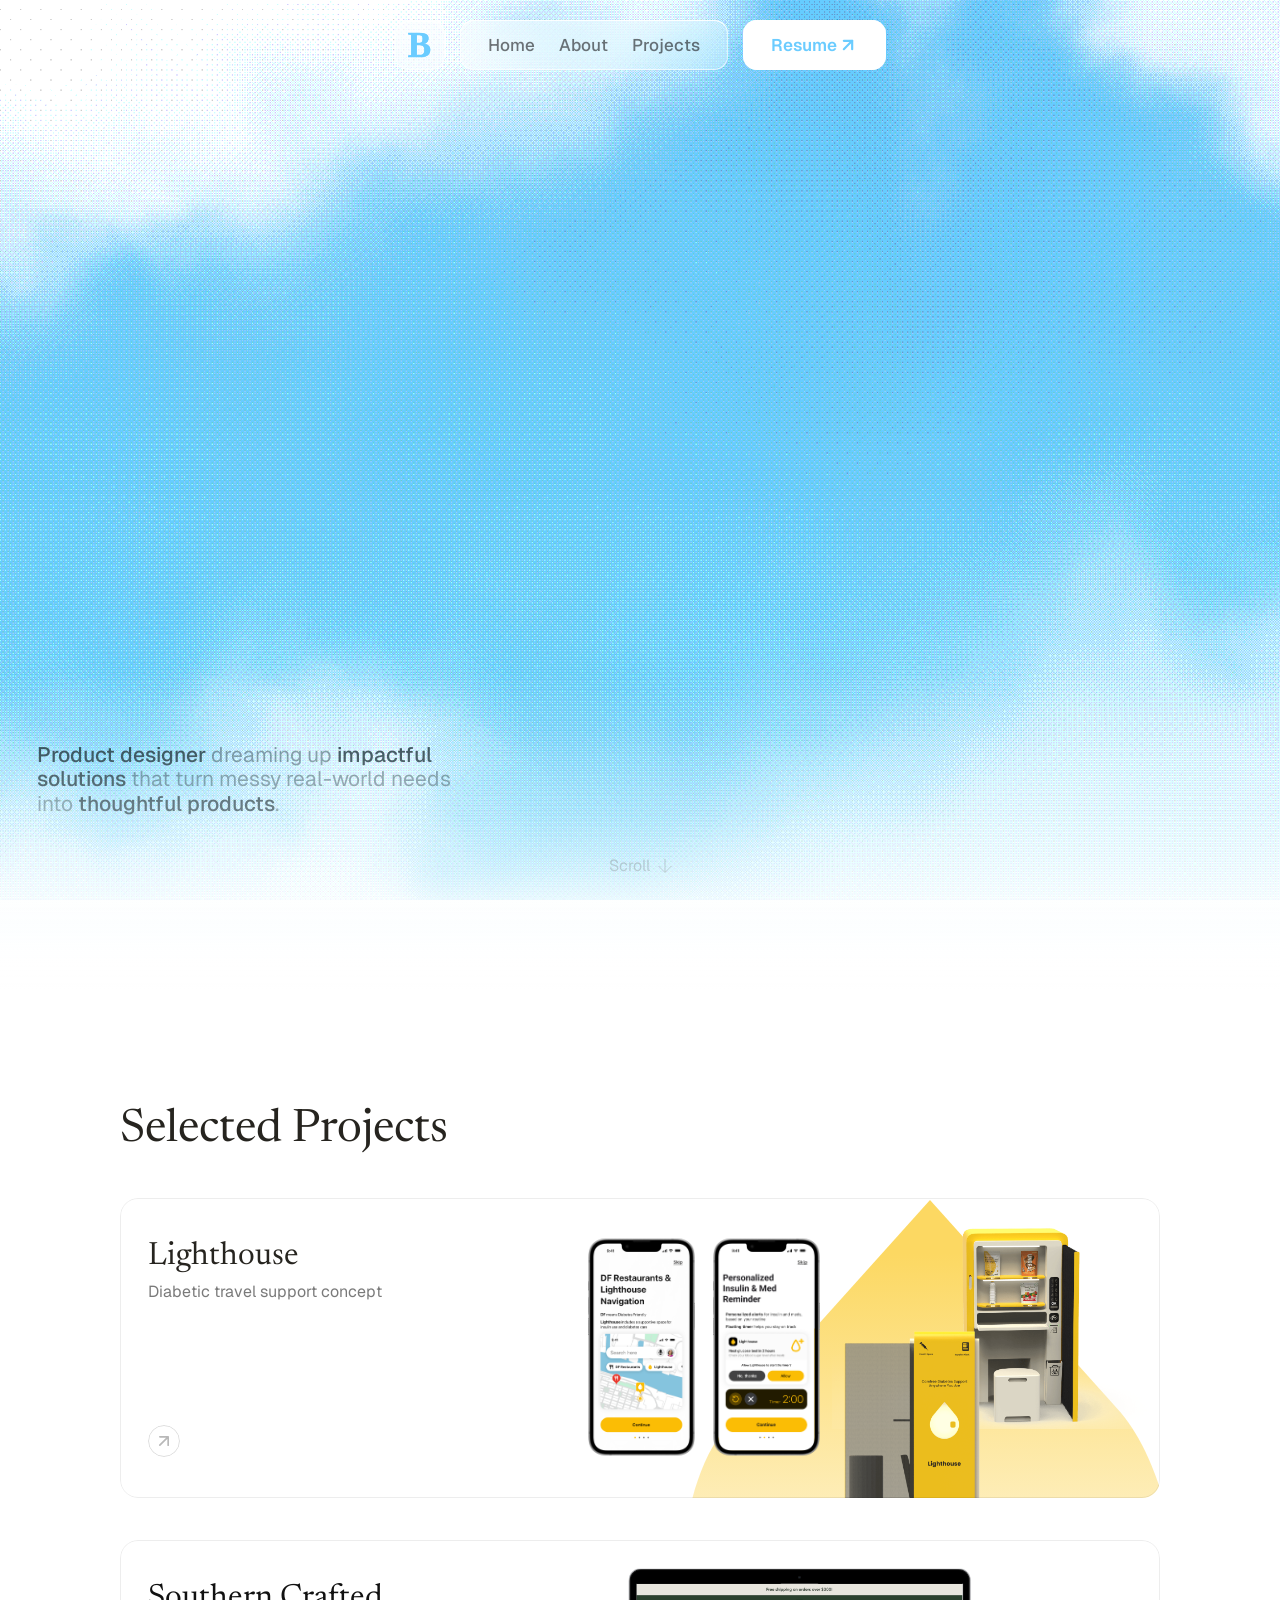
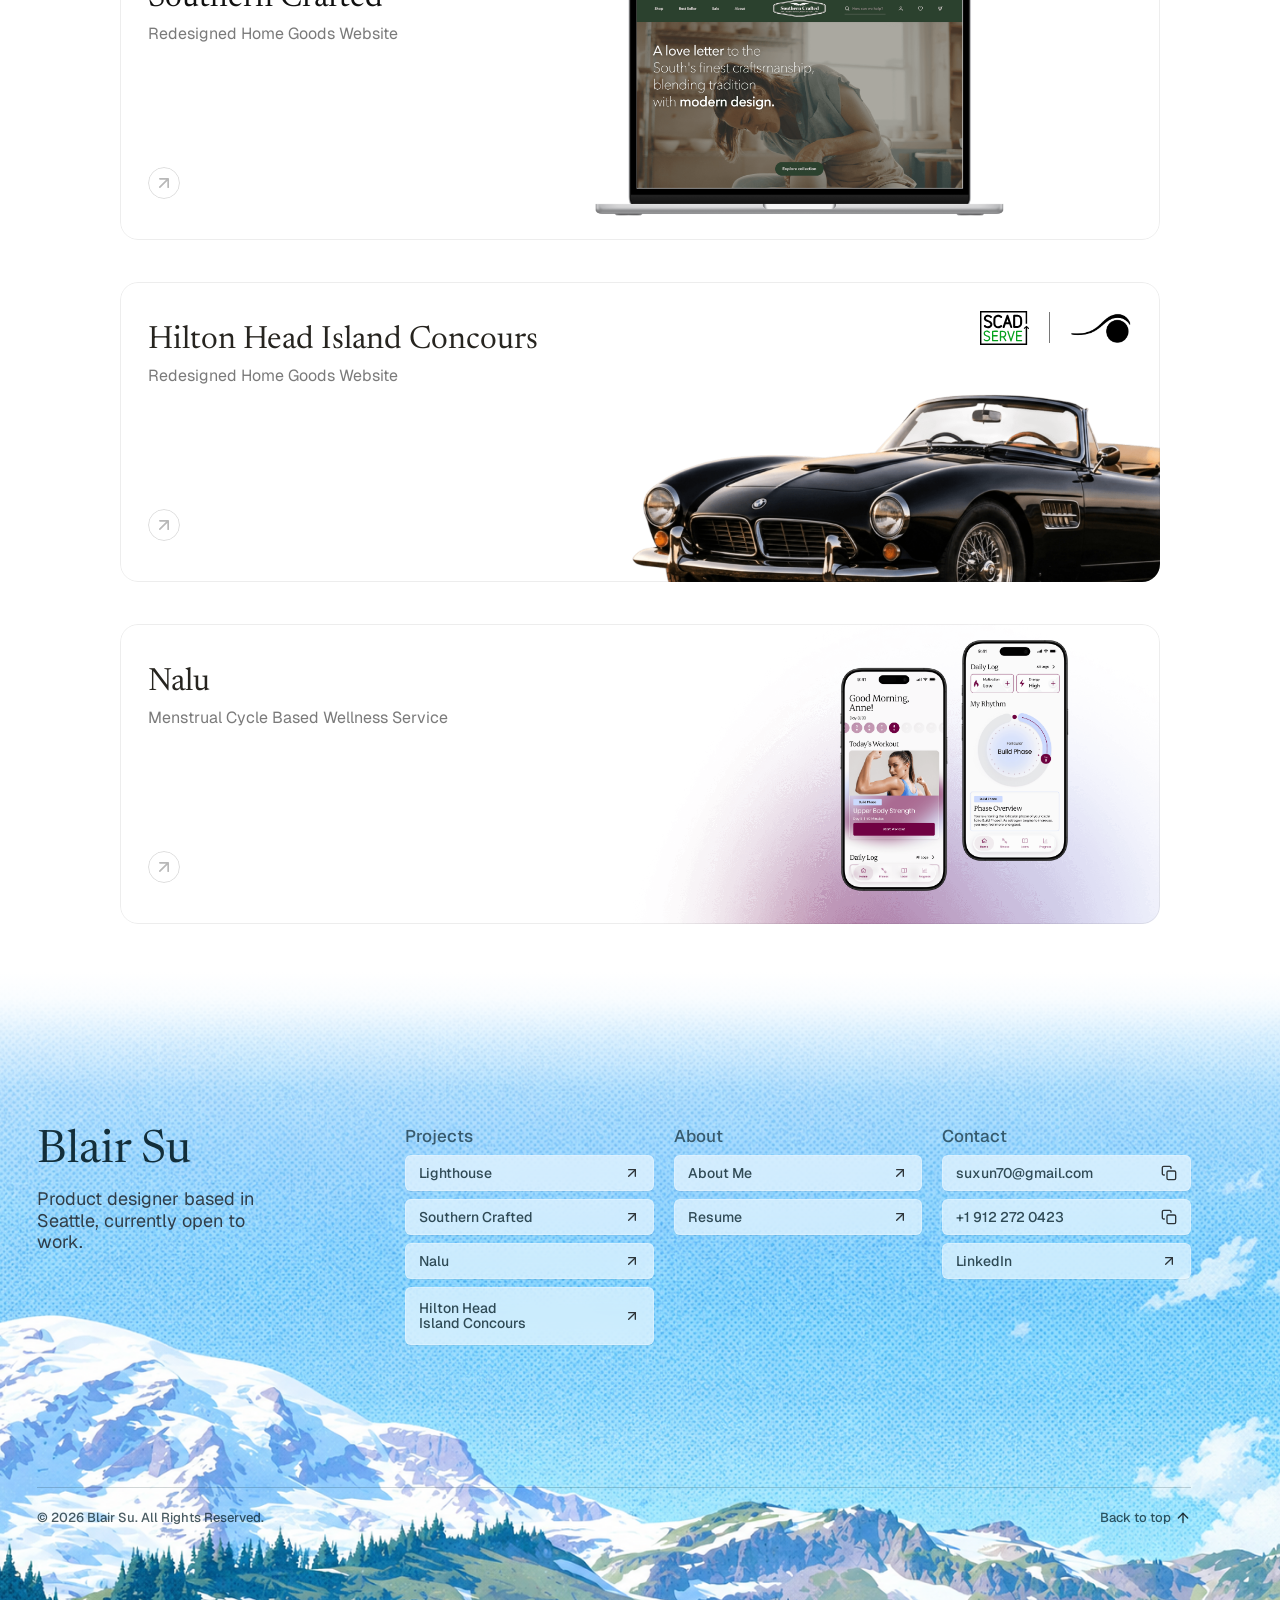
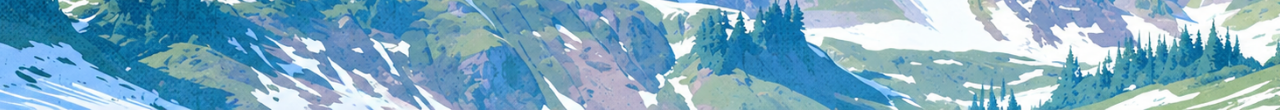
==== commit 2a7909fd: "Refine mobile menus and scroll headers, update project heroes and prototype link" ====
--- a/index.html
+++ b/index.html
@@ -1,4 +1,4 @@
-<!DOCTYPE html><html data-wf-domain="lw-summer-25.workos.com" data-wf-page="68596814c45473fe28c30704" data-wf-site="6849810079ba14868893d16e" lang="en" class=" w-mod-js w-mod-ix"><head><style>.wf-force-outline-none[tabindex="-1"]:focus{outline:none;}</style><meta charset="utf-8"><link href="https://cdn.prod.website-files.com" rel="preconnect" crossorigin="anonymous"><title>Blair Su</title><meta content="Portfolio of Blair Su, product designer." name="description"><meta content="Blair Su" property="og:title"><meta content="Portfolio of Blair Su, product designer." property="og:description"><meta content="https://cdn.prod.website-files.com/6849810079ba14868893d16e/684c8301754ba9470f879fbf_og-image.png" property="og:image"><meta content="Blair Su" name="twitter:title"><meta content="Portfolio of Blair Su, product designer." name="twitter:description"><meta property="og:type" content="website"><meta content="summary_large_image" name="twitter:card"><meta content="width=device-width, initial-scale=1" name="viewport"><link href="./assets/launch-week-s25.shared.750442e6f.min.css" rel="stylesheet" type="text/css" integrity="sha384-dQRC5vWZfLW7zYmuqETSEZMyh11N5Oy4UqUfQWJYR5Wnkk9+WXZctgnSPtHiJmKL" crossorigin="anonymous"><script type="text/javascript">!function(o,c){var n=c.documentElement,t=" w-mod-";n.className+=t+"js",("ontouchstart"in o||o.DocumentTouch&&c instanceof DocumentTouch)&&(n.className+=t+"touch")}(window,document);</script><link href="./assets/blair-su-favicon-b.png" rel="shortcut icon" type="image/png"><link href="./assets/blair-su-favicon-b.png" rel="apple-touch-icon"><link href="./" rel="canonical"><meta name="robots" content="index,follow"><script>!function(){var w=0,h=0,t=null;function n(){var e=window.visualViewport||{},r=[e.height,document.documentElement.clientHeight].map(function(e){return Math.round(e||0)}).filter(Boolean),i=Math.round(e.width||document.documentElement.clientWidth||window.innerWidth||0),o=Math.round((screen&&screen.height)||0),a=Math.max.apply(Math,r);if(o&&matchMedia("(hover:none) and (pointer:coarse)").matches&&i<=1500){var c=i<768?28:20,l=Math.round(o*(i<768?.88:.88));a=Math.max(a,Math.min(l,a+c))}return{width:i,height:a}}function r(){var e=n();if(!e.height)return;if(!w||Math.abs(e.width-w)>8){w=e.width;h=e.height}else h=Math.max(h,e.height);document.documentElement.style.setProperty("--hero-mobile-height",h+"px")}function i(){t&&clearTimeout(t),t=setTimeout(r,180)}r(),setTimeout(r,80),setTimeout(r,450),window.addEventListener("resize",i,{passive:!0}),window.addEventListener("orientationchange",function(){w=0,h=0,setTimeout(r,240)},{passive:!0}),window.visualViewport&&window.visualViewport.addEventListener("resize",i,{passive:!0})}();</script><script>!function(){var p=navigator.platform||"",u=navigator.userAgent||"",i=/iPad/.test(u)||p==="iPad"||(p==="MacIntel"&&navigator.maxTouchPoints>1);if(i)document.documentElement.classList.add("is-ipad")}();</script></head><body class="loaded"><div class="header-blur-layer"></div><nav class="portfolio-header" aria-label="Portfolio navigation"><div class="portfolio-header-layout"><a class="portfolio-header-logo-link" href="./" data-home-reload aria-label="Home"><span class="portfolio-header-logo-text" aria-hidden="true">B</span></a><div class="portfolio-header-liquid" aria-label="Primary navigation"><a class="portfolio-header-nav-link" href="./" data-home-reload>Home</a><a class="portfolio-header-nav-link" href="./about.html">About</a><a class="portfolio-header-nav-link" href="#selected-projects" data-scroll-projects>Projects</a></div><a class="portfolio-header-resume-link" href="#resume" aria-label="Resume"><span>Resume</span><svg class="portfolio-header-resume-arrow" width="24" height="24" viewBox="0 0 24 24" fill="none" xmlns="http://www.w3.org/2000/svg" aria-hidden="true"><path d="M7 17L17 7" stroke="currentColor" stroke-width="2" stroke-linecap="round" stroke-linejoin="round"/><path d="M7 7H17V17" stroke="currentColor" stroke-width="2" stroke-linecap="round" stroke-linejoin="round"/></svg></a><button class="portfolio-header-menu-toggle" type="button" aria-label="Open menu" aria-expanded="false" aria-controls="portfolio-mobile-menu"><span></span><span></span><span></span></button><div class="portfolio-header-mobile-panel" id="portfolio-mobile-menu" aria-hidden="true"><div class="portfolio-mobile-menu-inner"><nav class="portfolio-mobile-menu-primary" aria-label="Mobile primary navigation"><a class="portfolio-header-mobile-link portfolio-mobile-main-link" href="./" data-home-reload>Home</a><a class="portfolio-header-mobile-link portfolio-mobile-main-link" href="./about.html">About</a></nav><section class="portfolio-mobile-menu-section" aria-label="Project navigation"><h2 class="portfolio-mobile-menu-section-title">Project</h2><a class="portfolio-mobile-project-link" href="./project-1-lighthouse/"><span class="portfolio-mobile-project-icon-wrap"><img src="./assets/mobile-menu-project-icon.svg" alt="" class="portfolio-mobile-project-icon"></span><span class="portfolio-mobile-project-title">Lighthouse</span></a><a class="portfolio-mobile-project-link" href="./project-2-southerncrafted/"><span class="portfolio-mobile-project-icon-wrap"><img src="./assets/southern-crafted-logo.svg" alt="" class="portfolio-mobile-project-icon"></span><span class="portfolio-mobile-project-title">Southern Crafted</span></a><a class="portfolio-mobile-project-link" href="./project-4-nalu/"><span class="portfolio-mobile-project-icon-wrap"><img src="./assets/mobile-menu-nalu.png" alt="" class="portfolio-mobile-project-icon"></span><span class="portfolio-mobile-project-title">Nalu</span></a><a class="portfolio-mobile-project-link" href="./project-3-hhi/"><span class="portfolio-mobile-project-icon-wrap"><img src="./assets/mobile-menu-hhi.png" alt="" class="portfolio-mobile-project-icon"></span><span class="portfolio-mobile-project-title">Hilton Head Island Concours</span></a></section><section class="portfolio-mobile-menu-section cc-other" aria-label="Other navigation"><h2 class="portfolio-mobile-menu-section-title">Other</h2><a class="portfolio-header-mobile-link portfolio-mobile-other-link cc-resume" href="#resume"><span>Resume</span><svg class="portfolio-header-mobile-arrow" width="18" height="18" viewBox="0 0 24 24" fill="none" xmlns="http://www.w3.org/2000/svg" aria-hidden="true"><path d="M7 17L17 7" stroke="currentColor" stroke-width="2" stroke-linecap="round" stroke-linejoin="round"/><path d="M7 7H17V17" stroke="currentColor" stroke-width="2" stroke-linecap="round" stroke-linejoin="round"/></svg></a></section></div></div></div></nav><div class="page-wrapper"><div class="w-embed"><style>
+<!DOCTYPE html><html data-wf-domain="lw-summer-25.workos.com" data-wf-page="68596814c45473fe28c30704" data-wf-site="6849810079ba14868893d16e" lang="en" class=" w-mod-js w-mod-ix"><head><style>.wf-force-outline-none[tabindex="-1"]:focus{outline:none;}</style><meta charset="utf-8"><link href="https://cdn.prod.website-files.com" rel="preconnect" crossorigin="anonymous"><title>Blair Su</title><meta content="Portfolio of Blair Su, product designer." name="description"><meta content="Blair Su" property="og:title"><meta content="Portfolio of Blair Su, product designer." property="og:description"><meta content="https://cdn.prod.website-files.com/6849810079ba14868893d16e/684c8301754ba9470f879fbf_og-image.png" property="og:image"><meta content="Blair Su" name="twitter:title"><meta content="Portfolio of Blair Su, product designer." name="twitter:description"><meta property="og:type" content="website"><meta content="summary_large_image" name="twitter:card"><meta content="width=device-width, initial-scale=1" name="viewport"><link href="./assets/launch-week-s25.shared.750442e6f.min.css" rel="stylesheet" type="text/css" integrity="sha384-dQRC5vWZfLW7zYmuqETSEZMyh11N5Oy4UqUfQWJYR5Wnkk9+WXZctgnSPtHiJmKL" crossorigin="anonymous"><script type="text/javascript">!function(o,c){var n=c.documentElement,t=" w-mod-";n.className+=t+"js",("ontouchstart"in o||o.DocumentTouch&&c instanceof DocumentTouch)&&(n.className+=t+"touch")}(window,document);</script><link href="./assets/blair-su-favicon-b.png" rel="shortcut icon" type="image/png"><link href="./assets/blair-su-favicon-b.png" rel="apple-touch-icon"><link href="./" rel="canonical"><meta name="robots" content="index,follow"><script>!function(){var w=0,h=0,t=null;function n(){var e=window.visualViewport||{},r=[e.height,document.documentElement.clientHeight].map(function(e){return Math.round(e||0)}).filter(Boolean),i=Math.round(e.width||document.documentElement.clientWidth||window.innerWidth||0),o=Math.round((screen&&screen.height)||0),a=Math.max.apply(Math,r);if(o&&matchMedia("(hover:none) and (pointer:coarse)").matches&&i<=1500){var c=i<768?28:20,l=Math.round(o*(i<768?.88:.88));a=Math.max(a,Math.min(l,a+c))}return{width:i,height:a}}function r(){var e=n();if(!e.height)return;if(!w||Math.abs(e.width-w)>8){w=e.width;h=e.height}else h=Math.max(h,e.height);document.documentElement.style.setProperty("--hero-mobile-height",h+"px")}function i(){t&&clearTimeout(t),t=setTimeout(r,180)}r(),setTimeout(r,80),setTimeout(r,450),window.addEventListener("resize",i,{passive:!0}),window.addEventListener("orientationchange",function(){w=0,h=0,setTimeout(r,240)},{passive:!0}),window.visualViewport&&window.visualViewport.addEventListener("resize",i,{passive:!0})}();</script><script>!function(){var p=navigator.platform||"",u=navigator.userAgent||"",i=/iPad/.test(u)||p==="iPad"||(p==="MacIntel"&&navigator.maxTouchPoints>1);if(i)document.documentElement.classList.add("is-ipad")}();</script></head><body class="loaded"><div class="header-blur-layer"></div><nav class="portfolio-header" aria-label="Portfolio navigation"><div class="portfolio-header-layout"><a class="portfolio-header-logo-link" href="./" data-home-reload aria-label="Home"><span class="portfolio-header-logo-text" aria-hidden="true">B</span></a><div class="portfolio-header-liquid" aria-label="Primary navigation"><a class="portfolio-header-nav-link" href="./" data-home-reload>Home</a><a class="portfolio-header-nav-link" href="./about.html">About</a><a class="portfolio-header-nav-link" href="#selected-projects" data-scroll-projects>Projects</a></div><a class="portfolio-header-resume-link" href="#resume" aria-label="Resume"><span>Resume</span><svg class="portfolio-header-resume-arrow" width="24" height="24" viewBox="0 0 24 24" fill="none" xmlns="http://www.w3.org/2000/svg" aria-hidden="true"><path d="M7 17L17 7" stroke="currentColor" stroke-width="2" stroke-linecap="round" stroke-linejoin="round"/><path d="M7 7H17V17" stroke="currentColor" stroke-width="2" stroke-linecap="round" stroke-linejoin="round"/></svg></a><button class="portfolio-header-menu-toggle" type="button" aria-label="Open menu" aria-expanded="false" aria-controls="portfolio-mobile-menu"><span></span><span></span><span></span></button><div class="portfolio-header-mobile-panel" id="portfolio-mobile-menu" aria-hidden="true"><div class="portfolio-mobile-menu-inner"><nav class="portfolio-mobile-menu-primary" aria-label="Mobile primary navigation"><a class="portfolio-header-mobile-link portfolio-mobile-main-link" href="./" data-home-reload>Home</a><a class="portfolio-header-mobile-link portfolio-mobile-main-link" href="./about.html">About</a></nav><section class="portfolio-mobile-menu-section" aria-label="Project navigation"><h2 class="portfolio-mobile-menu-section-title">Project</h2><a class="portfolio-mobile-project-link" href="./project-1-lighthouse/"><span class="portfolio-mobile-project-icon-wrap"><img src="./assets/mobile-menu-project-icon.svg" alt="" class="portfolio-mobile-project-icon"></span><span class="portfolio-mobile-project-title">Lighthouse<span class="portfolio-mobile-project-time">5 min</span></span></a><a class="portfolio-mobile-project-link" href="./project-2-southerncrafted/"><span class="portfolio-mobile-project-icon-wrap"><img src="./assets/southern-crafted-logo.svg" alt="" class="portfolio-mobile-project-icon"></span><span class="portfolio-mobile-project-title">Southern Crafted<span class="portfolio-mobile-project-time">5 min</span></span></a><a class="portfolio-mobile-project-link" href="./project-4-nalu/"><span class="portfolio-mobile-project-icon-wrap"><img src="./assets/mobile-menu-nalu.png" alt="" class="portfolio-mobile-project-icon"></span><span class="portfolio-mobile-project-title">Nalu<span class="portfolio-mobile-project-time">3 min</span></span></a><a class="portfolio-mobile-project-link" href="./project-3-hhi/"><span class="portfolio-mobile-project-icon-wrap"><img src="./assets/mobile-menu-hhi.png" alt="" class="portfolio-mobile-project-icon"></span><span class="portfolio-mobile-project-title">Hilton Head Island Concours<span class="portfolio-mobile-project-time">4 min</span></span></a></section><section class="portfolio-mobile-menu-section cc-other" aria-label="Other navigation"><h2 class="portfolio-mobile-menu-section-title">Other</h2><a class="portfolio-header-mobile-link portfolio-mobile-other-link cc-resume" href="#resume"><span>Resume</span><svg class="portfolio-header-mobile-arrow" width="18" height="18" viewBox="0 0 24 24" fill="none" xmlns="http://www.w3.org/2000/svg" aria-hidden="true"><path d="M7 17L17 7" stroke="currentColor" stroke-width="2" stroke-linecap="round" stroke-linejoin="round"/><path d="M7 7H17V17" stroke="currentColor" stroke-width="2" stroke-linecap="round" stroke-linejoin="round"/></svg></a></section></div></div></div></nav><div class="page-wrapper"><div class="w-embed"><style>
 :root{--in-out-quint: cubic-bezier(.645, .045, .355, 1)}*{-webkit-font-smoothing:antialiased;-moz-osx-font-smoothing:grayscale}a{color:inherit;text-decoration:inherit;font-size:inherit}.hero-cloud.cc-1{animation:cloud_effect 5s ease-in infinite}.hero-cloud.cc-2{animation:cloud_effect 10s ease-in infinite}.hero-cloud.cc-3{animation:cloud_effect 15s ease-in infinite}.hero-cloud.cc-4{animation:cloud_effect 20s ease-in infinite}@keyframes cloud_effect{0%{opacity:0;transform:scale(1)}25%,75%{opacity:1}to{transform:scale(3);opacity:0}}.paused .hero-cloud{animation-play-state:paused!important}.hero-bg{animation:bgIn 1.2s ease-in backwards;animation-delay:.1s}@keyframes bgIn{0%{opacity:0}to{opacity:1}}.hero-title canvas{opacity:0;animation:logoReveal 1.8s var(--in-out-quint) forwards;animation-delay:.2s;animation-play-state:paused}.loaded .hero-title canvas{animation-play-state:running}@keyframes logoReveal{0%{opacity:0;transform:scale(.8) translateY(30px)}to{opacity:1;transform:scale(1) translateY(0)}}@keyframes fadeIn{0%{opacity:0}to{opacity:1}}@keyframes windowIn{0%{opacity:0;transform:scale(.98) translateY(20px)}to{opacity:1;transform:scale(1) translateY(0)}}.card-arrow-underline{transform:scaleX(0);transition:transform .25s var(--in-out-quint);transform-origin:left}.card-arrow-icon{transition:transform .25s var(--in-out-quint);will-change:transform}@media (hover: hover){.launch-card-content:hover .card-arrow-underline{transform:scaleX(1)}.launch-card-content:hover .card-arrow-icon{transform:translate(2px) translateY(-2px);transition-delay:.1s}}.ak-textfield::-moz-placeholder{-moz-transition:all .65s ease-in-out .2s;transition:all .65s ease-in-out .2s}.ak-card,.ak-primarybutton,.field-group,.ak-label,.ak-textfield,.ak-textfield::placeholder,.u-bg-img.cc-1,.u-bg-img.cc-2,.u-bg-img.cc-3{transition:all .65s ease-in-out .2s}.custom-css-1,.custom-css-2,.custom-css-3{transition-delay:.4s}.example-2 .custom-css-1{opacity:0}.example-2 .custom-css-2{opacity:1}.example-2 .custom-css-3{opacity:0}.example-2 .ak-card{background-color:#dcdcdc;border-radius:0}.example-2 .ak-primarybutton{background-color:#d9d9d9;box-shadow:-1.636px -1.636px 0 1.091px #797979 inset,-2.182px -2.182px 0 3.273px #a9a9a9 inset,2.182px 2.182px 0 1.091px #d9d9d9 inset,2.182px 2.182px 0 3.273px #fff inset}.example-2 .ak-label{opacity:0}.example-2 .field-group.cc-email{transform:translateY(-19px)}.example-2 .ak-textfield{border-radius:0}.example-2 .ak-textfield::-moz-placeholder{color:#000}.example-2 .ak-textfield::placeholder{color:#000}.example-2 .u-bg-img.cc-2{opacity:1}.example-2 .u-bg-img.cc-1,.example-2 .u-bg-img.cc-3,.example-3 .custom-css-1,.example-3 .custom-css-2{opacity:0}.example-3 .custom-css-3{opacity:1}.example-3 .ak-card{background-color:#fff;border-radius:0}.example-3 .ak-primarybutton{background-color:#ffe1b0;box-shadow:-1px -1px 0 2px #797979 inset,1px 1px 0 2px #fff inset}.example-3 .ak-label{opacity:0}.example-3 .field-group.cc-email{transform:translateY(-19px)}.example-3 .ak-textfield{border-radius:0;border:1px solid transparent;border-bottom:1px solid #000;padding-left:0}.example-3 .ak-textfield::-moz-placeholder{color:#000}.example-3 .ak-textfield::placeholder{color:#000}.example-3 .u-bg-img.cc-2,.example-3 .u-bg-img.cc-1{opacity:0}.example-3 .u-bg-img.cc-3{opacity:1}.feature-flag-panel-item.cc-beta .feature-flag-switch{cursor:pointer}.feature-flag-panel{transition:transform .45s ease-in-out,opacity .45s ease-in-out;transition-delay:.1s;transform:translate(12px);opacity:0}.feature-flag-switch-inner{transition:transform .18s var(--in-out-quint)}.feature-flag-switch{transition:background-color .18s var(--in-out-quint)}.feature-flag-switch.cc-on{background-color:#d8dbff}.feature-flag-switch.cc-on .feature-flag-switch-inner{transform:translate(29px)}.swim-club-search,.swim-club-card,.swim-club-divider,.swim-club-switch{transition:all .45s var(--in-out-quint)}.swim-club-inner .swim-club-switch{transform:translateY(-20px);opacity:0}.swim-club-inner .swim-club-search,.swim-club-inner .swim-club-divider{transform:translateY(-100px)}.swim-club-inner .swim-club-divider:first-of-type{opacity:0;transform:translateY(0)}.swim-club-inner .swim-club-card{transform:translateY(-100px)}.visible .feature-flag-panel{transform:translate(0);opacity:1}.beta .swim-club-inner .swim-club-switch{transform:translateY(0);opacity:1}.beta .swim-club-inner .swim-club-search,.beta .swim-club-inner .swim-club-divider{transform:translateY(0)}.beta .swim-club-inner .swim-club-divider:first-of-type{opacity:1;transform:translateY(0)}.beta .swim-club-inner .swim-club-card{transform:translateY(0)}.analytics-item{transform:translateY(-20px) scale(.95);opacity:0;transition:transform .45s var(--in-out-quint),opacity .45s var(--in-out-quint);transition-delay:0s}.analytics-row-border{opacity:0;transition:opacity .3s var(--in-out-quint)}.intro .analytics-item.cc-1{transition-delay:.1s}.intro .analytics-item.cc-2{transition-delay:.2s}.intro .analytics-item.cc-3{transition-delay:.3s}.intro .analytics-item.cc-4{transition-delay:.4s}.intro .analytics-item{transform:translateY(0) scale(1);opacity:1}.analytics-switch-toggle{transition:transform .24s var(--in-out-quint)}.analytics-switch{transition:background-color .24s var(--in-out-quint)}.analytics-data-stream{opacity:0;transition:opacity .3s var(--in-out-quint)}.on .analytics-row-border{opacity:1}.on .analytics-switch-toggle{transform:translate(42px)}.on.cc-ga .analytics-switch{background-color:#ffc382}.on.cc-segment .analytics-switch{background-color:#afdbc6}.on .analytics-data-stream{opacity:1}.ga-stream-bar{animation:scaleY 2s ease-in-out infinite;animation-play-state:paused}.ga-stream-row:nth-child(1) .ga-stream-bar:nth-child(1){height:30px;opacity:1}.ga-stream-row:nth-child(1) .ga-stream-bar:nth-child(2){height:46px;opacity:.75;animation-delay:.7s}.ga-stream-row:nth-child(1) .ga-stream-bar:nth-child(3){height:40px;opacity:.5;animation-delay:.3s}.ga-stream-row:nth-child(1) .ga-stream-bar:nth-child(4){height:46px;opacity:1;animation-delay:1.1s}.ga-stream-row:nth-child(1) .ga-stream-bar:nth-child(5){height:30px;opacity:.75;animation-delay:.5s}.ga-stream-row:nth-child(1) .ga-stream-bar:nth-child(6){height:40px;opacity:.5;animation-delay:.9s}.ga-stream-row:nth-child(1) .ga-stream-bar:nth-child(7){height:46px;opacity:1;animation-delay:.2s}.ga-stream-row:nth-child(1) .ga-stream-bar:nth-child(8){height:30px;opacity:.75;animation-delay:1.3s}.ga-stream-row:nth-child(1) .ga-stream-bar:nth-child(9){height:40px;opacity:.5;animation-delay:.6s}.ga-stream-row:nth-child(1) .ga-stream-bar:nth-child(10){height:46px;opacity:1;animation-delay:.4s}.ga-stream-row:nth-child(1) .ga-stream-bar:nth-child(11){height:30px;opacity:.75;animation-delay:1s}.ga-stream-row:nth-child(1) .ga-stream-bar:nth-child(12){height:40px;opacity:.5;animation-delay:.8s}.ga-stream-row:nth-child(2) .ga-stream-bar:nth-child(1){height:30px;opacity:1}.ga-stream-row:nth-child(2) .ga-stream-bar:nth-child(2){height:46px;opacity:.75;animation-delay:.7s}.ga-stream-row:nth-child(2) .ga-stream-bar:nth-child(3){height:40px;opacity:.5;animation-delay:.3s}.ga-stream-row:nth-child(2) .ga-stream-bar:nth-child(4){height:46px;opacity:1;animation-delay:1.1s}.ga-stream-row:nth-child(2) .ga-stream-bar:nth-child(5){height:30px;opacity:.75;animation-delay:.5s}.ga-stream-row:nth-child(2) .ga-stream-bar:nth-child(6){height:40px;opacity:.5;animation-delay:.9s}.ga-stream-row:nth-child(2) .ga-stream-bar:nth-child(7){height:46px;opacity:1;animation-delay:.2s}.ga-stream-row:nth-child(2) .ga-stream-bar:nth-child(8){height:30px;opacity:.75;animation-delay:1.3s}.ga-stream-row:nth-child(2) .ga-stream-bar:nth-child(9){height:40px;opacity:.5;animation-delay:.6s}.ga-stream-row:nth-child(2) .ga-stream-bar:nth-child(10){height:46px;opacity:1;animation-delay:.4s}.ga-stream-row:nth-child(2) .ga-stream-bar:nth-child(11){height:30px;opacity:.75;animation-delay:1s}.ga-stream-row:nth-child(2) .ga-stream-bar:nth-child(12){height:40px;opacity:.5;animation-delay:.8s}@keyframes scaleY{0%,to{transform:scaleY(.85)}50%{transform:scaleY(1)}}.ga-stream{animation:stream 10s linear infinite;animation-play-state:paused}@keyframes stream{0%{transform:translate(0)}to{transform:translate(-50%)}}.segment-stream-item{animation:stream 10s linear infinite;animation-play-state:paused;position:relative}.segment-stream-item:nth-child(2){animation-duration:8s;left:-45px}.segment-stream-item:nth-child(3){animation-duration:9s;left:-20px}.segment-stream-item:nth-child(4){animation-duration:9s;left:-5px}.visible .segment-stream-item,.visible .ga-stream,.visible .ga-stream-bar{animation-play-state:running}.blinking{animation:blink 1.2s infinite}@keyframes blink{0%{opacity:1}50%{opacity:.6}}.cli-otp-window{transform:translateY(50%) scale(.9);transition:transform .45s var(--in-out-quint)}.cli-window{transform:translateY(0);transition:transform .45s var(--in-out-quint)}.open .cli-window{transform:translateY(40%)}.open .cli-otp-window{transform:translateY(0) scale(1)}.open .cli-cursor.cc-2{background-color:transparent;animation:none}.cli-otp-field{transition:all .2s ease}.cli-otp-letter{opacity:0;transition:opacity .2s ease}.cli-otp-field.active{box-shadow:0 0 0 2px #6dc8df}.cli-otp-field.filled .cli-otp-letter{opacity:1}.cli-success-text{opacity:0;transform:translateY(10px);transition:opacity .45s var(--in-out-quint),transform .45s var(--in-out-quint)}.cli-window-success{opacity:0;transition:opacity .2s var(--in-out-quint)}.success .cli-window-success{opacity:1}.success .cli-success-text{opacity:1;transform:translateY(0)}.success .cli-success-check path{stroke-dasharray:30;stroke-dashoffset:30;animation:check .45s var(--in-out-quint) both}@keyframes check{0%{stroke-dashoffset:100%}to{stroke-dashoffset:0%}}.cli-restart div{cursor:pointer}.next-launch-wrap .countdown{margin-top:32px}.next-launch-wrap .countdown-figure{font-size:64px;opacity:.8}.next-launch-wrap .countdown-label{font-size:22px;opacity:.8}.next-launch-wrap .countdown-cell{padding-top:24px;padding-bottom:24px}@media (max-width: 767px){.next-launch-wrap .countdown{margin-top:32px}.next-launch-wrap .countdown-figure{font-size:32px;opacity:.8}.next-launch-wrap .countdown-label{font-size:16px;opacity:.8}.next-launch-wrap .countdown-cell{padding-top:14px;padding-bottom:14px}}.launch-card.cc-next-launch{-webkit-mask-image:linear-gradient(to bottom,rgb(0,0,0) 40%,rgba(0,0,0,0) 90%);mask-image:linear-gradient(to bottom,#000 40%,#0000 90%)}@media (max-width: 479px){.launch-card .window{padding:0;box-shadow:none}.launch-card .window-inner{border:none}.launch-card .launch-card-inner{border-radius:0}.launch-card .window-top{margin-right:0;margin-left:0;border-bottom:1px solid #000}.cli-otp-window{transform:translateY(10%) scale(.6)}.open .cli-otp-window{transform:translateY(0) scale(.7)}.open .cli-window{transform:translateY(25%)}}
 </style><style>@import url("https://fonts.googleapis.com/css2?family=Geist:wght@400;500;600&family=Newsreader:opsz,wght@6..72,400&display=swap");body{font-family:Geist,Arial,sans-serif}.portfolio-header{z-index:2147483647!important;position:fixed;top:42px;left:0;right:0;width:100%;display:flex;justify-content:center;align-items:center;color:#031c25;font-family:Geist,Arial,sans-serif;font-size:16px;font-weight:500;line-height:1;letter-spacing:0}.header-blur-layer{position:fixed;left:0;right:0;top:0;height:96px;background:linear-gradient(to bottom,rgba(255,255,255,.14),rgba(255,255,255,.05) 58%,rgba(255,255,255,0));backdrop-filter:blur(20px);-webkit-backdrop-filter:blur(20px);-webkit-mask-image:linear-gradient(to bottom,#000 0%,#000 58%,rgba(0,0,0,.55) 78%,transparent 100%);mask-image:linear-gradient(to bottom,#000 0%,#000 58%,rgba(0,0,0,.55) 78%,transparent 100%);opacity:0;pointer-events:none;transition:opacity .2s ease;z-index:1000}body.is-content-scrolled .header-blur-layer{opacity:1}.portfolio-header-menu{height:54px;display:inline-flex;align-items:center;justify-content:center;gap:0;padding:0 18px;border:1px solid rgba(34,34,34,.14);box-sizing:border-box;border-radius:12px;background:rgba(255,255,255,.58);backdrop-filter:blur(16px);-webkit-backdrop-filter:blur(16px);box-shadow:none}.portfolio-header-nav-link{position:relative;z-index:1;height:54px;display:inline-flex;align-items:center;justify-content:center;box-sizing:border-box;border:0;padding:0 16px;color:inherit;text-decoration:none;font-family:Geist,Arial,sans-serif;font-size:16px;font-weight:500;line-height:1;letter-spacing:0;white-space:nowrap;background:transparent;box-shadow:none;opacity:.86;transition:opacity .18s ease}.portfolio-header-nav-link:hover{opacity:1;color:rgba(3,28,37,.48)}.portfolio-header-divider{display:block;width:1px;height:26px;margin:0 18px;background:rgba(3,28,37,.14);flex:0 0 auto}.portfolio-header-resume{opacity:.9;gap:6px}.portfolio-header-resume-icon{width:14px;height:14px;display:block;opacity:.82;flex:0 0 auto}.hero.cc-full .hero-intro-copy{z-index:12;position:absolute;left:max(32px,calc((100vw - 1270px) / 2 + 32px));bottom:83px;max-width:430px;transform:none;text-align:left;color:rgba(3,28,37,.48);font-family:Geist,Arial,sans-serif;font-size:21px;font-weight:400;line-height:1.18;letter-spacing:0}.hero.cc-full .hero-intro-copy .intro-em{color:rgba(3,28,37,.86);font-weight:500}.hero.cc-full .hero-scroll-indicator{color:rgba(3,28,37,.48)!important;background:transparent!important;border:0!important;border-radius:0!important;box-shadow:none!important;width:auto!important;height:auto!important;padding:0!important;display:flex!important;flex-direction:row!important;align-items:center!important;gap:8px!important}.hero.cc-full .hero-scroll-indicator .u-flex{display:flex!important;width:14px;height:14px}.hero.cc-full .hero-scroll-indicator svg rect{fill:rgba(3,28,37,.48)!important}.hero.cc-full .hero-bottom{transform:translateY(-5px)!important}.portfolio-main{padding:24px 32px 120px;max-width:1270px;margin:0 auto}.intro-about-section{min-height:auto;padding:44px 0 64px;display:grid;grid-template-columns:300px minmax(0,720px);column-gap:134px;align-items:start}.intro-profile{position:relative;width:156px;isolation:isolate;perspective:1000px;cursor:default}.intro-avatar{position:relative;z-index:1;display:block;width:156px;height:156px;border-radius:7px;object-fit:cover;object-position:center 42%;transform-style:preserve-3d;transition:transform .4s ease-in-out,box-shadow .4s ease-in-out;box-shadow:0 0 0 1px rgba(15,15,20,.08);will-change:transform,box-shadow}.intro-profile.is-card-tilting .intro-avatar{box-shadow:0 0 0 1px rgba(15,15,20,.12)}.intro-status{position:absolute;left:116px;top:124px;height:36px;width:max-content;padding:0 14px;display:inline-flex;align-items:center;justify-content:center;gap:12px;border:1px solid rgba(34,34,34,.14);border-radius:6px;background:rgba(255,255,255,.58);box-shadow:0 1px 1px rgba(3,28,37,.06),inset 0 0 0 1px rgba(255,255,255,.24);backdrop-filter:blur(10px);-webkit-backdrop-filter:blur(10px);font-family:Geist,Arial,sans-serif;font-size:16px;font-weight:500;line-height:1;color:rgba(15,15,20,.88);white-space:nowrap;z-index:5}.intro-status-dot{position:relative;flex:0 0 auto;width:12px;height:12px;border-radius:50%;background:#25b75a}.intro-status-dot:before{content:"";position:absolute;left:50%;top:50%;width:24px;height:24px;border-radius:50%;background:rgba(37,183,90,.18);transform:translate(-50%,-50%) scale(.72);animation:introStatusPulse 1.6s ease-in-out infinite}.intro-status-dot:after{content:"";position:absolute;left:50%;top:50%;width:12px;height:12px;border-radius:50%;background:#25b75a;transform:translate(-50%,-50%)}@keyframes introStatusPulse{0%,100%{opacity:.34;transform:translate(-50%,-50%) scale(.72)}50%{opacity:1;transform:translate(-50%,-50%) scale(1)}}.intro-heading{font-family:Newsreader,Georgia,serif;font-size:39px;font-weight:400;line-height:1.05;letter-spacing:0;margin:0 0 28px;color:rgba(24,24,27,.92)}.intro-copy{font-family:Geist,Arial,sans-serif;color:rgba(15,15,20,.52);font-size:21px;font-weight:400;line-height:1.58;letter-spacing:0}.intro-copy p{margin:0 0 34px;color:inherit;font:inherit;letter-spacing:0}.intro-copy p:last-child{margin-bottom:0}.intro-copy strong{color:rgba(15,15,20,.88);font-weight:500}.intro-copy a{color:rgba(15,15,20,.9);font-weight:500;text-decoration:underline;text-decoration-thickness:1px;text-underline-offset:4px}.favorite-projects{border-top:0}.portfolio-section{border-top:1px solid rgba(3,28,37,.28);padding:28px 0 72px;color:#031c25}.portfolio-section-label{font-family:W95FA,Arial,sans-serif;font-size:14px;line-height:1;opacity:.55;margin-bottom:28px}.portfolio-section-head{display:grid;grid-template-columns:minmax(0,1.05fr) minmax(260px,.65fr);gap:48px;align-items:end;margin-bottom:32px}.portfolio-section h2{font-family:Instrument Serif,Georgia,serif;font-size:72px;font-weight:400;line-height:.95;letter-spacing:0;margin:0}.portfolio-section h3{font-family:Instrument Serif,Georgia,serif;font-size:38px;font-weight:400;line-height:1.05;letter-spacing:0;margin:0 0 14px}.portfolio-section p{font-family:Geist,Arial,sans-serif;font-size:18px;line-height:1.35;letter-spacing:0;color:rgba(3,28,37,.68);margin:0}.project-grid{display:grid;grid-template-columns:repeat(4,minmax(0,1fr));border:1px solid rgba(3,28,37,.72);background:rgba(254,252,245,.55)}.project-item{min-height:260px;padding:22px 20px 24px;display:flex;flex-direction:column;border-right:1px solid rgba(3,28,37,.45)}.project-item:last-child{border-right:0}.project-index{font-family:W95FA,Arial,sans-serif;font-size:15px;color:rgba(3,28,37,.55);margin-bottom:auto}.resume-list{border-top:1px solid rgba(3,28,37,.72)}.resume-row{display:grid;grid-template-columns:minmax(0,1fr) 300px;gap:40px;border-bottom:1px solid rgba(3,28,37,.32);padding:28px 0}.resume-meta{font-family:W95FA,Arial,sans-serif;font-size:15px;line-height:1.35;color:rgba(3,28,37,.58);text-align:right}@media screen and (max-width:900px){.portfolio-header{left:52px;right:52px;width:auto;top:18px;font-size:16px}.portfolio-header-menu{padding:0 8px}.portfolio-header-nav-link{padding:0 14px}.portfolio-header-divider{margin:0 10px}.portfolio-main{padding:24px 52px 88px}.intro-about-section{min-height:auto;padding:22px 0 58px;grid-template-columns:180px minmax(0,1fr);column-gap:78px}.intro-profile{width:92px}.intro-avatar{width:92px;height:92px;border-radius:5px}.intro-status{left:68px;top:64px;height:32px;width:max-content;padding:0 10px;gap:7px;border-radius:5px;font-size:13px}.intro-status-dot{width:8px;height:8px}.intro-status-dot:before{width:16px;height:16px}.intro-status-dot:after{width:8px;height:8px}.intro-heading{font-size:36px;margin-bottom:24px}.intro-copy{font-size:21px;line-height:1.52}.intro-copy p{margin-bottom:24px}.portfolio-section-head,.resume-row{grid-template-columns:1fr;gap:18px}.portfolio-section h2{font-size:56px}.project-grid{grid-template-columns:1fr 1fr}.project-item{min-height:210px}.project-item:nth-child(2){border-right:0}.project-item:nth-child(-n+2){border-bottom:1px solid rgba(3,28,37,.45)}.resume-meta{text-align:left}}@media screen and (max-width:767px){.portfolio-main{padding:30px 28px 76px}.intro-about-section{min-height:auto;padding:10px 0 46px;display:flex;flex-direction:column;gap:42px}.intro-profile{width:92px}.intro-avatar{width:92px;height:92px;border-radius:4px}.intro-status{left:78px;top:65px;height:31px;width:max-content;padding:0 9px;gap:7px;border-radius:5px;font-size:15px}.intro-status-dot{width:8px;height:8px}.intro-status-dot:before{width:16px;height:16px}.intro-status-dot:after{width:8px;height:8px}.intro-heading{font-size:34px;margin-bottom:24px}.intro-copy{font-size:20px;line-height:1.48}.intro-copy p{margin-bottom:24px}.portfolio-section{padding-bottom:72px}.portfolio-section h2{font-size:46px}.portfolio-section h3{font-size:30px}.portfolio-section p{font-size:16px}.project-grid{grid-template-columns:1fr}.project-item{min-height:178px;border-right:0;border-bottom:1px solid rgba(3,28,37,.45)}.project-item:last-child{border-bottom:0}}.footer{height:calc(150px + 45.18vw)!important;min-height:0!important;overflow:hidden}.footer .footer-bg{inset:0!important}.footer .footer-bg:after{content:"";z-index:4;position:absolute;left:0;right:0;top:112px;height:168px;background:linear-gradient(180deg,var(--bg) 0%,rgba(254,252,245,.98) 18%,rgba(254,252,245,.68) 48%,rgba(254,252,245,0) 100%);pointer-events:none}.footer .footer-bg-overlay{background-image:linear-gradient(180deg,var(--bg) 0%,rgba(254,252,245,1) 20%,rgba(254,252,245,.82) 36%,rgba(254,252,245,.32) 56%,rgba(254,252,245,0) 72%)!important}.footer .u-bg-img.cc-footer{object-fit:contain!important;object-position:center 150px!important}@media screen and (max-width:767px){.footer{height:calc(150px + 67.8vw)!important}.footer .u-bg-img.cc-footer{left:0!important;right:auto!important;width:150%!important;object-fit:contain!important;object-position:left 150px!important}}@media screen and (min-width:901px) and (max-width:1599px){.hero.cc-full .hero-title{transform:translateY(calc(-5vh - 5px))!important}}@media screen and (min-width:1600px) and (min-height:900px){.hero.cc-full .hero-title{transform:translateY(calc(-7vh - 5px))!important}}@media screen and (min-width:768px) and (max-width:900px){.hero.cc-full .hero-intro-copy{left:52px;right:18px;bottom:77px;max-width:320px;transform:none;text-align:left;font-size:21px}}@media screen and (max-width:767px){.header-blur-layer{height:76px}.portfolio-header{top:18px;left:28px;right:28px;width:auto;font-size:14px}.portfolio-header-menu{width:100%;height:44px;padding:0 8px;border-radius:9px}.portfolio-header-nav-link{height:44px;font-size:14px;padding:0 9px}.portfolio-header-divider{height:20px;margin:0 6px}.hero.cc-full .hero-intro-copy{left:28px;right:28px;bottom:117px;max-width:320px;transform:none;text-align:left;font-size:20px}}</style><style id="portfolio-tablet-hero-copy-overrides">@media screen and (min-width:768px) and (max-width:900px){.hero.cc-full .hero-intro-copy{bottom:132px!important}.hero.cc-full .hero-bottom{display:flex!important;position:absolute!important;left:0!important;right:0!important;bottom:36px!important;height:auto!important;padding:0!important;transform:none!important;justify-content:center!important;align-items:center!important}}@media screen and (min-width:901px) and (max-width:1500px) and (orientation:landscape){html.is-ipad .hero.cc-full{height:var(--hero-mobile-height,100dvh)!important;min-height:0!important;margin-bottom:0!important;overflow:visible}html.is-ipad .hero.cc-full .hero-bg.cc-sticky,html.is-ipad .hero.cc-full .hero-bg.cc-static,html.is-ipad .hero.cc-full .hero-sticky,html.is-ipad .hero.cc-full .hero-header{height:var(--hero-mobile-height,100dvh)!important;min-height:0!important}html.is-ipad .hero.cc-full .hero-intro-copy{left:64px!important;right:auto!important;bottom:110px!important;max-width:440px!important;font-size:20px!important}html.is-ipad .hero.cc-full .hero-bottom{display:flex!important;position:absolute!important;left:0!important;right:0!important;bottom:42px!important;height:auto!important;padding:0!important;transform:none!important;justify-content:center!important;align-items:center!important}}@supports (-webkit-touch-callout:none){@media screen and (min-width:901px) and (max-width:1500px) and (orientation:landscape){.hero.cc-full{height:var(--hero-mobile-height,100dvh)!important;min-height:0!important;margin-bottom:0!important;overflow:visible}.hero.cc-full .hero-bg.cc-sticky,.hero.cc-full .hero-bg.cc-static,.hero.cc-full .hero-sticky,.hero.cc-full .hero-header{height:var(--hero-mobile-height,100dvh)!important;min-height:0!important}.hero.cc-full .hero-intro-copy{left:64px!important;right:auto!important;bottom:110px!important;max-width:440px!important;font-size:20px!important}.hero.cc-full .hero-bottom{display:flex!important;position:absolute!important;left:0!important;right:0!important;bottom:42px!important;height:auto!important;padding:0!important;transform:none!important;justify-content:center!important;align-items:center!important}}}</style><style id="portfolio-section-overrides">#content.portfolio-main{background:transparent!important}.portfolio-main{background:transparent}.favorite-projects,.experience-section,.education-section{background:transparent;box-shadow:none;clip-path:none}.portfolio-section{max-width:1154px;margin:0;border-top:0;padding:70px 0 58px;color:rgba(24,24,27,.92)}.portfolio-section h2{font-family:Newsreader,Georgia,serif;font-size:39px;font-weight:400;line-height:1.05;letter-spacing:0;margin:0 0 34px}.favorite-projects{padding-top:64px}.project-grid{display:grid;grid-template-columns:repeat(2,minmax(0,1fr));gap:32px 28px;border:0;background:transparent}.project-item{position:relative;min-height:218px;padding:20px 20px 18px;display:block;overflow:hidden;border:1px solid rgba(15,15,20,.08)!important;border-radius:14px;background:rgba(255,255,255,.76);box-shadow:none}.project-item h3,.portfolio-section .project-item h3{font-family:Geist,Arial,sans-serif;font-size:20px;font-weight:500;line-height:1.1;letter-spacing:0;margin:0 0 5px;color:rgba(24,24,27,.92)}.project-item p,.portfolio-section .project-item p{font-family:Geist,Arial,sans-serif;font-size:17px;font-weight:400;line-height:1.05;letter-spacing:0;color:rgba(24,24,27,.48);margin:0}.project-image-placeholder{position:absolute;right:-10px;bottom:12px;width:48%;height:62%;border-radius:10px;background:linear-gradient(135deg,rgba(218,231,244,.54),rgba(255,255,255,.18));opacity:.26}.project-card-arrow{position:absolute;left:20px;bottom:18px;width:29px;height:29px;display:flex;align-items:center;justify-content:center;border:1.5px solid rgba(24,24,27,.22);border-radius:50%;font-family:Geist,Arial,sans-serif;font-size:17px;line-height:1;color:rgba(24,24,27,.34);text-decoration:none}.project-card-arrow-icon{width:16px;height:16px;display:block;opacity:.34}.resume-list{border-top:0}.resume-row{display:grid;grid-template-columns:minmax(0,1fr) 240px;gap:32px;align-items:center;border-bottom:1px solid rgba(24,24,27,.12);padding:18px 0 17px}.experience-section .resume-row{padding:17px 0 16px}.portfolio-section .resume-row h3{font-family:Geist,Arial,sans-serif;font-size:21px;font-weight:400;line-height:1.18;letter-spacing:0;margin:0 0 5px;color:rgba(24,24,27,.9)}.portfolio-section .resume-row p{font-family:Geist,Arial,sans-serif;font-size:16px;font-weight:400;line-height:1.2;letter-spacing:0;color:rgba(24,24,27,.48);margin:0}.resume-meta{font-family:Geist,Arial,sans-serif;font-size:21px;font-weight:400;line-height:1.2;letter-spacing:0;color:rgba(24,24,27,.48);text-align:right}.mobile-title-break{display:none}.education-desktop-break{display:none}@media screen and (min-width:901px){.education-desktop-break{display:block}}.education-section{max-width:1154px;padding-top:82px}.education-section .resume-row{grid-template-columns:minmax(0,1fr) 170px;padding:22px 0 21px}.education-section h2{font-size:39px;margin-bottom:34px}.education-section .resume-row h3{font-size:21px;margin-bottom:5px}.education-section .resume-row p{font-size:16px}.education-section .resume-meta{font-size:21px}@media screen and (max-width:900px){.portfolio-main{padding-left:52px;padding-right:52px}.portfolio-section{max-width:100%;padding:58px 0 52px}.portfolio-section h2{font-size:36px;margin-bottom:30px}.project-grid{grid-template-columns:repeat(2,minmax(0,1fr));gap:24px 26px}.project-item{min-height:190px}.resume-row{grid-template-columns:minmax(0,1fr) 190px}.education-section{max-width:100%}.education-section .resume-row{grid-template-columns:minmax(0,1fr) 132px}.education-section .resume-row h3{font-size:21px}.education-section .resume-row p{font-size:16px}.education-section .resume-meta{font-size:21px}}@media screen and (min-width:768px) and (max-width:900px){.experience-section .resume-row{grid-template-columns:minmax(0,1fr) max-content}.experience-section .resume-meta{white-space:nowrap}}@media screen and (max-width:767px){.mobile-title-break{display:block}.portfolio-main{padding-left:28px;padding-right:28px}.portfolio-section{padding:46px 0 44px}.portfolio-section h2{font-size:34px;margin-bottom:28px}.project-grid{grid-template-columns:1fr;gap:18px}.project-item{min-height:178px}.resume-row,.education-section .resume-row{grid-template-columns:minmax(0,1fr) auto;gap:16px;align-items:start;padding:18px 0}.resume-meta,.education-section .resume-meta{text-align:right;font-size:17px;white-space:nowrap}.portfolio-section .resume-row h3,.education-section .resume-row h3{font-size:20px}.portfolio-section .resume-row p,.education-section .resume-row p{font-size:15px}.education-section h2{font-size:34px;margin-bottom:28px}}</style><style id="portfolio-resume-logo-overrides">@media screen and (min-width:768px){.resume-row.has-resume-logo{grid-template-columns:auto minmax(0,1fr) 240px!important;column-gap:18px!important;align-items:center!important}.resume-logo-cell{display:flex!important;align-items:center!important;gap:8px!important;min-width:50px!important}.resume-logo-frame{width:50px!important;height:50px!important;flex:0 0 50px!important;border-radius:12px!important;overflow:hidden!important;background:#fff!important;display:flex!important;align-items:center!important;justify-content:center!important;box-shadow:0 1px 1px rgba(3,28,37,.06),inset 0 0 0 1px rgba(24,24,27,.08)!important}.resume-logo-frame.cc-wide .resume-logo-img{width:84%!important;height:84%!important}.resume-logo-img{display:block!important;width:100%!important;height:100%!important;object-fit:contain!important;object-position:center!important}.resume-row-content{min-width:0!important}}@media screen and (max-width:767px){.resume-logo-cell{display:none!important}.resume-row.has-resume-logo{grid-template-columns:minmax(0,1fr) auto!important}}</style><style id="portfolio-experience-layout-overrides">.experience-section .resume-list{border-top:0!important}.experience-section .resume-row.has-resume-logo{grid-template-columns:58px minmax(320px,390px) minmax(0,1fr)!important;column-gap:18px!important;align-items:start!important;border-bottom:0!important;padding:26px 0 30px!important}.experience-section .resume-logo-cell{min-width:0!important;align-items:flex-start!important}.experience-section .resume-logo-frame{width:58px!important;height:58px!important;flex:0 0 58px!important;border-radius:12px!important}.experience-section .resume-row-content{min-width:0!important}.experience-section .resume-row-content h3,.experience-section .resume-row-content p:not(.experience-description),.experience-section .resume-row-content .resume-meta{white-space:nowrap!important}.experience-section .resume-row-content p:not(.experience-description){display:inline!important;margin-right:0!important}.experience-section .resume-row-content h3{font-size:21px!important;font-weight:500!important;line-height:1.14!important;margin:0 0 8px!important;color:rgba(24,24,27,.92)!important}.experience-section .resume-row-content p:not(.experience-description){font-size:17px!important;line-height:1.2!important;color:rgba(24,24,27,.56)!important}.experience-section .resume-meta{display:inline!important;grid-column:auto!important;font-size:17px!important;line-height:1.2!important;text-align:left!important;color:rgba(24,24,27,.56)!important;white-space:normal!important}.experience-description{grid-column:3!important;grid-row:1!important;font-family:Geist,Arial,sans-serif!important;font-size:21px!important;font-weight:400!important;line-height:1.46!important;letter-spacing:0!important;color:rgba(24,24,27,.62)!important;margin:0!important}@media screen and (min-width:768px){.experience-section .resume-meta:before{content:" · "}}@media screen and (min-width:768px) and (max-width:900px){.experience-section .resume-row.has-resume-logo{grid-template-columns:54px minmax(270px,320px) minmax(0,1fr)!important;column-gap:16px!important;padding:24px 0 28px!important}.experience-section .resume-logo-frame{width:54px!important;height:54px!important;flex-basis:54px!important}.experience-description{font-size:19px!important;line-height:1.42!important}.experience-section .resume-row-content h3{font-size:20px!important}.experience-section .resume-row-content p:not(.experience-description),.experience-section .resume-meta{font-size:16px!important}}@media screen and (max-width:767px){.experience-section .resume-list{border-top:0!important}.experience-section .resume-row.has-resume-logo{display:grid!important;grid-template-columns:54px minmax(0,1fr)!important;gap:14px 14px!important;align-items:center!important;border-bottom:0!important;padding:24px 0 34px!important}.experience-section .resume-logo-cell{display:flex!important;grid-column:1!important;grid-row:1!important;min-width:0!important}.experience-section .resume-logo-frame{width:54px!important;height:54px!important;flex:0 0 54px!important;border-radius:12px!important}.experience-section .resume-row-content{grid-column:2!important;grid-row:1!important}.experience-section .resume-row-content h3{font-size:20px!important;font-weight:500!important;line-height:1.12!important;margin:0 0 8px!important}.experience-section .resume-row-content p:not(.experience-description){font-size:16px!important;color:rgba(24,24,27,.56)!important}.experience-section .resume-meta{display:inline!important;font-size:16px!important;line-height:1.2!important;color:rgba(24,24,27,.56)!important;text-align:left!important;white-space:normal!important}.experience-section .resume-meta:before{content:" · "}.experience-description{grid-column:1 / -1!important;font-size:18px!important;line-height:1.48!important;color:rgba(24,24,27,.62)!important;margin:0!important}}</style><style id="portfolio-education-layout-overrides">.experience-section{padding-bottom:34px!important}.education-section{padding-top:34px!important}.education-section .resume-list{border-top:0!important}.education-section .education-row{grid-template-columns:58px minmax(320px,390px) minmax(0,1fr)!important;column-gap:18px!important;align-items:start!important;border-bottom:0!important;padding:26px 0 30px!important}.education-section .education-logo-cell{min-width:0!important;align-items:flex-start!important}.education-section .education-logo-frame{width:58px!important;height:58px!important;flex:0 0 58px!important;border-radius:12px!important;background:#fff!important}.education-section .education-logo-cell.cc-dual{position:relative!important;width:58px!important;height:58px!important;display:block!important}.education-section .education-logo-cell.cc-dual .education-logo-frame{position:absolute!important;width:42px!important;height:42px!important;flex-basis:42px!important;border-radius:10px!important}.education-section .education-logo-cell.cc-dual .education-logo-frame:first-child{left:0!important;top:0!important}.education-section .education-logo-cell.cc-dual .education-logo-frame:last-child{right:0!important;bottom:0!important}.education-section .education-row-content{min-width:0!important}.education-section .education-row-content h3{font-size:21px!important;font-weight:500!important;line-height:1.14!important;margin:0 0 8px!important;color:rgba(24,24,27,.92)!important}.education-section .education-row-content p:not(.education-description){font-size:17px!important;line-height:1.2!important;color:rgba(24,24,27,.56)!important}.education-section .resume-meta{display:inline!important;font-size:17px!important;line-height:1.2!important;text-align:left!important;color:rgba(24,24,27,.56)!important;white-space:normal!important}.education-description{grid-column:3!important;grid-row:1!important;font-family:Geist,Arial,sans-serif!important;font-size:21px!important;font-weight:400!important;line-height:1.46!important;letter-spacing:0!important;color:rgba(24,24,27,.62)!important;margin:0!important}@media screen and (min-width:768px){.education-section .resume-meta:before{content:" · "}}@media screen and (min-width:768px) and (max-width:900px){.experience-section{padding-bottom:30px!important}.education-section{padding-top:30px!important}.education-section .education-row{grid-template-columns:54px minmax(270px,320px) minmax(0,1fr)!important;column-gap:16px!important;padding:24px 0 28px!important}.education-section .education-logo-frame{width:54px!important;height:54px!important;flex-basis:54px!important}.education-description{font-size:19px!important;line-height:1.42!important}.education-section .education-row-content h3{font-size:20px!important}.education-section .education-row-content p:not(.education-description),.education-section .resume-meta{font-size:16px!important}}@media screen and (max-width:767px){.experience-section{padding-bottom:24px!important}.education-section{padding-top:24px!important}.education-section .resume-list{border-top:0!important}.education-section .education-row{display:grid!important;grid-template-columns:54px minmax(0,1fr)!important;gap:14px 14px!important;align-items:center!important;border-bottom:0!important;padding:24px 0 34px!important}.education-section .education-logo-cell{display:flex!important;grid-column:1!important;grid-row:1!important;min-width:0!important}.education-section .education-logo-frame{width:54px!important;height:54px!important;flex:0 0 54px!important;border-radius:12px!important}.education-section .education-logo-cell.cc-dual{width:54px!important;height:54px!important;display:block!important}.education-section .education-logo-cell.cc-dual .education-logo-frame{width:39px!important;height:39px!important;flex-basis:39px!important}.education-section .education-row-content{grid-column:2!important;grid-row:1!important}.education-section .education-row-content h3{font-size:20px!important;font-weight:500!important;line-height:1.12!important;margin:0 0 8px!important}.education-section .education-row-content p:not(.education-description){font-size:16px!important;color:rgba(24,24,27,.56)!important}.education-section .resume-meta{display:inline!important;font-size:16px!important;line-height:1.2!important;color:rgba(24,24,27,.56)!important;text-align:left!important;white-space:normal!important}.education-section .resume-meta:before{content:" · "}.education-description{grid-column:1 / -1!important;font-size:18px!important;line-height:1.48!important;color:rgba(24,24,27,.62)!important;margin:0!important}}</style><style id="portfolio-footer-overrides">.footer{position:relative;z-index:30;margin-top:-72px;height:clamp(632px,calc(52vw + 72px),752px)!important;min-height:0!important;overflow:hidden;color:rgba(3,28,37,.78)}.footer .footer-bg{inset:0!important}.footer .footer-bg:after{content:"";z-index:4;position:absolute;left:0;right:0;top:0;height:132px;background:linear-gradient(180deg,var(--bg) 0%,rgba(254,252,245,.86) 12%,rgba(254,252,245,.28) 46%,rgba(254,252,245,0) 82%);pointer-events:none}.footer .footer-bg-overlay{background-image:linear-gradient(180deg,var(--bg) 0%,rgba(254,252,245,.72) 6%,rgba(254,252,245,0) 24%)!important}.footer .u-bg-img.cc-footer{object-fit:cover!important;object-position:center bottom!important}.portfolio-footer-content{position:absolute;z-index:8;inset:0;max-width:1270px;box-sizing:border-box;margin:0 auto;padding:180px 32px 0;font-family:Geist,Arial,sans-serif;letter-spacing:0}.portfolio-footer-top{max-width:1154px;display:grid;grid-template-columns:1.4fr .95fr .78fr 1.35fr;gap:20px;align-items:start}.portfolio-footer-brand h2{font-family:Newsreader,Georgia,serif;font-size:46px;font-weight:400;line-height:1;margin:0 0 26px;color:rgba(3,28,37,.9)}.portfolio-footer-brand p{max-width:258px;margin:0;font-size:18px;font-weight:400;line-height:1.18;color:rgba(24,24,27,.8)}.portfolio-footer-column h3{margin:0 0 10px;font-family:Geist,Arial,sans-serif;font-size:17px;font-weight:500;line-height:1;color:rgba(3,28,37,.66)}.portfolio-footer-column a{min-height:36px;margin:0 0 8px;padding:0 14px;display:flex;align-items:center;justify-content:space-between;gap:12px;border-radius:6px;background:rgba(255,255,255,.58);box-shadow:0 1px 1px rgba(3,28,37,.06),inset 0 0 0 1px rgba(255,255,255,.24);backdrop-filter:blur(10px);-webkit-backdrop-filter:blur(10px);font-size:14px;font-weight:500;line-height:1.08;color:rgba(3,28,37,.78);text-decoration:none}.portfolio-footer-connect a{min-width:220px}.portfolio-footer-bottom{position:absolute;left:32px;right:auto;width:calc(100% - 64px);max-width:1154px;bottom:184px;display:flex;align-items:center;justify-content:space-between;border-top:1px solid rgba(3,28,37,.18);padding-top:22px;font-size:13px;font-weight:500;color:rgba(3,28,37,.72)}.portfolio-footer-bottom p{margin:0}.portfolio-footer-bottom a{text-decoration:none;color:inherit}.portfolio-footer-column a span:first-child{min-width:0}.footer-icon{width:16px;height:16px;display:block;opacity:.78}.footer-copy-link{cursor:pointer}.footer-copy-status{flex:0 0 auto;display:flex;align-items:center;justify-content:center}.footer-check-icon{width:16px;height:16px;display:block;color:rgba(3,28,37,.78)}.portfolio-footer-bottom a{display:inline-flex;align-items:center;gap:4px}.portfolio-footer-column a.footer-tall-link{min-height:58px}@media screen and (max-width:900px){.footer{height:716px!important}.footer .u-bg-img.cc-footer{object-position:center bottom!important}.portfolio-footer-content{max-width:none;margin:0;padding:146px 52px 0}.portfolio-footer-top{grid-template-columns:1fr 1fr 1.6fr;gap:18px}.portfolio-footer-brand{grid-column:1/-1;margin-bottom:44px}.portfolio-footer-brand h2{font-size:44px;margin-bottom:26px}.portfolio-footer-brand p{max-width:640px}.portfolio-footer-column a{min-height:37px}.portfolio-footer-bottom{left:52px;right:52px;width:auto;max-width:none;bottom:88px;border-top:0;padding-top:0}}@media screen and (max-width:767px){.footer{height:clamp(932px,calc(252vw + 72px),1012px)!important}.footer .footer-bg:after{height:104px}.footer .footer-bg-overlay{background-image:linear-gradient(180deg,var(--bg) 0%,rgba(254,252,245,.58) 6%,rgba(254,252,245,0) 20%)!important}.footer .u-bg-img.cc-footer{left:0!important;right:auto!important;width:160%!important;height:100%!important;object-fit:cover!important;object-position:left bottom!important}.portfolio-footer-content{padding:132px 28px 0}.portfolio-footer-top{display:block}.portfolio-footer-brand{margin-bottom:38px}.portfolio-footer-brand h2{font-size:31px;margin-bottom:24px}.portfolio-footer-brand p{max-width:288px;font-size:17px;line-height:1.18}.portfolio-footer-column{margin-bottom:28px}.portfolio-footer-column h3{margin-bottom:10px}.portfolio-footer-column a{min-height:36px;margin-bottom:9px;padding:0 14px;font-size:14px}.portfolio-footer-connect{margin-top:6px}.portfolio-footer-connect a{min-width:0}.portfolio-footer-bottom{left:28px;right:28px;width:auto;max-width:none;bottom:74px;align-items:flex-end;border-top:0;padding-top:0;font-size:12px;line-height:1.1}.portfolio-footer-bottom p{max-width:130px}.portfolio-footer-bottom a{white-space:nowrap}}</style><style id="portfolio-footer-hover-overrides">.footer-back-to-top{transition:color .18s ease,opacity .18s ease}.footer-back-to-top:hover{color:rgba(3,28,37,1)}.footer-back-to-top:hover .footer-icon{opacity:1}</style><style id="portfolio-header-size-overrides">@media screen and (min-width:901px){.portfolio-header{top:24px}.header-blur-layer{height:88px}.portfolio-header-menu{height:48px;padding:0 14px;border-radius:10px}.portfolio-header-nav-link{height:48px;padding:0 14px}.portfolio-header-divider{height:22px;margin:0 12px}}</style><style id="portfolio-hero-cloud-transition-overrides">#content.portfolio-main{position:relative!important;z-index:20!important;background:#fefcf5!important;box-shadow:none!important}#content.portfolio-main:before{content:"";position:absolute;left:calc(50% - 50vw);right:calc(50% - 50vw);top:-118px;height:118px;background:linear-gradient(180deg,rgba(254,252,245,0) 0%,rgba(254,252,245,.06) 18%,rgba(254,252,245,.32) 46%,rgba(254,252,245,.78) 78%,#fefcf5 100%);pointer-events:none;z-index:0}#content.portfolio-main>*{position:relative;z-index:1}.hero.cc-full{overflow:visible}.hero.cc-full:after{content:"";position:absolute;left:0;right:0;top:calc(var(--hero-mobile-height,100dvh) - 230px);height:330px;background:linear-gradient(180deg,rgba(254,252,245,0) 0%,rgba(254,252,245,.08) 18%,rgba(254,252,245,.34) 45%,rgba(254,252,245,.78) 76%,#fefcf5 100%);z-index:8;pointer-events:none}.hero-bg-overlay{height:54%!important;bottom:-28%!important;background-image:linear-gradient(180deg,rgba(254,252,245,0) 0%,rgba(254,252,245,.08) 44%,rgba(254,252,245,.38) 72%,rgba(254,252,245,.88) 100%)!important}@media screen and (max-width:767px){.hero.cc-full{overflow:visible}.hero.cc-full .hero-bg-img{height:248%!important}.hero-bg-overlay{height:102%!important;bottom:-102%!important;background-image:linear-gradient(180deg,rgba(254,252,245,0) 0%,rgba(254,252,245,0) 84%,rgba(254,252,245,.06) 94%,rgba(254,252,245,.26) 100%)!important}.hero.cc-full:after{display:block!important;top:auto!important;bottom:-1px!important;height:260px!important;background:linear-gradient(180deg,rgba(254,252,245,0) 0%,rgba(254,252,245,0) 62%,rgba(254,252,245,.10) 78%,rgba(254,252,245,.42) 94%,#fefcf5 100%)!important}#content.portfolio-main:before{top:-96px!important;height:96px!important;background:linear-gradient(180deg,rgba(254,252,245,0) 0%,rgba(254,252,245,.20) 42%,#fefcf5 100%)!important}}</style><style id="portfolio-mobile-hero-layout-overrides">@media screen and (max-width:767px){.hero.cc-full{height:var(--hero-mobile-height,100dvh)!important;min-height:0;margin-bottom:0}.hero.cc-full .hero-bg.cc-sticky,.hero.cc-full .hero-bg.cc-static{height:calc(var(--hero-mobile-height,100dvh) + 180px)!important;min-height:0}.hero.cc-full .hero-sticky,.hero.cc-full .hero-header{height:var(--hero-mobile-height,100dvh)!important;min-height:0}.hero.cc-full .hero-header-top{position:absolute!important;inset:0!important;width:100%!important;height:100%!important;padding:0!important;display:flex!important;align-items:center!important;justify-content:center!important;transform:none!important}.hero.cc-full .hero-title{width:100%!important;height:min(82vw,380px)!important;max-height:380px!important;transform:translateY(-55px)!important}.hero.cc-full .hero-intro-copy{left:28px!important;right:28px!important;bottom:auto!important;top:min(calc(50% + min(41vw,190px) - 112px),calc(100svh - 282px))!important;max-width:320px;transform:none!important;text-align:left}.hero.cc-full .hero-bottom{display:flex!important;position:absolute!important;left:0!important;right:0!important;bottom:auto!important;top:min(calc(var(--hero-mobile-height,100dvh) - 118px),calc(100svh - 92px))!important;height:auto!important;padding:0!important;transform:none!important;justify-content:center!important;align-items:center!important;z-index:12!important}}</style><style id="portfolio-mobile-background-scale-overrides">@media screen and (max-width:767px){.hero.cc-full .hero-bg-img{width:100%!important;height:100%!important;object-fit:cover!important;object-position:center top!important;max-width:none!important}}</style><style id="portfolio-figma-header-overrides">.portfolio-header{z-index:2147483647!important;position:fixed!important;top:28px!important;left:0!important;right:0!important;width:100%!important;display:flex!important;justify-content:center!important;align-items:center!important;pointer-events:none!important;font-family:Geist,Arial,sans-serif!important;line-height:1!important}.portfolio-header-layout{display:inline-flex!important;align-items:center!important;justify-content:center!important;gap:15px!important;pointer-events:auto!important}.portfolio-header-logo-link{display:inline-flex!important;align-items:center!important;justify-content:center!important;flex:0 0 auto!important;width:50px!important;height:50px!important;padding:0 9px!important;text-decoration:none!important;border-radius:14px!important;overflow:hidden!important;background:#fff!important;border:1px solid rgba(255,255,255,.68)!important;box-sizing:border-box!important}.portfolio-header-logo-link:hover{transform:none!important}.portfolio-header-logo-text{display:block!important;color:#6bccff!important;font-family:"Snell Roundhand","Snell Roundhand Script",cursive!important;font-size:35px!important;font-weight:900!important;line-height:.86!important;letter-spacing:0!important;-webkit-text-stroke:.45px #6bccff!important;text-shadow:0 0 .01px currentColor!important;transform:translateY(1px)!important}.portfolio-header-liquid{display:inline-flex!important;align-items:center!important;justify-content:center!important;gap:15px!important;padding:14px 28px!important;border-radius:14px!important;border:1px solid rgba(255,255,255,.58)!important;background:linear-gradient(135deg,rgba(255,255,255,.54),rgba(255,255,255,.24))!important;box-shadow:inset 0 1px 0 rgba(255,255,255,.72),inset 0 -1px 0 rgba(255,255,255,.22)!important;backdrop-filter:blur(22px) saturate(1.45)!important;-webkit-backdrop-filter:blur(22px) saturate(1.45)!important}.portfolio-header-liquid .portfolio-header-nav-link{display:inline-flex!important;align-items:center!important;justify-content:center!important;height:auto!important;min-height:0!important;padding:0!important;border:0!important;background:transparent!important;box-shadow:none!important;color:rgba(24,24,27,.78)!important;font-family:Geist,Arial,sans-serif!important;font-size:17px!important;font-weight:500!important;line-height:1!important;letter-spacing:0!important;white-space:nowrap!important;text-decoration:none!important;opacity:1!important;transition:color .18s ease!important}.portfolio-header-liquid .portfolio-header-nav-link:hover{color:rgba(24,24,27,.42)!important;transform:none!important}.portfolio-header-liquid .portfolio-header-nav-link:active,.portfolio-header-liquid .portfolio-header-nav-link:focus{color:rgba(24,24,27,.6)!important;transform:none!important}.portfolio-header-project-wrap{position:relative!important;display:inline-flex!important;align-items:center!important}.portfolio-header-project-trigger{appearance:none!important;-webkit-appearance:none!important;font:inherit!important;cursor:pointer!important;gap:4px!important}.portfolio-header-chevron{width:12px!important;height:12px!important;display:block!important;flex:0 0 auto!important;opacity:.72!important;color:currentColor!important;transition:transform .18s ease,opacity .18s ease,color .18s ease!important}.portfolio-header-project-wrap.is-open .portfolio-header-chevron{transform:rotate(180deg)!important;opacity:1!important}.portfolio-header-project-menu{position:absolute!important;top:calc(100% + 14px)!important;left:50%!important;width:306px!important;padding:8px!important;border:1px solid rgba(255,255,255,.58)!important;border-radius:10px!important;background:rgba(255,255,255,.72)!important;box-shadow:0 14px 32px rgba(3,28,37,.1),inset 0 1px 0 rgba(255,255,255,.74)!important;backdrop-filter:blur(22px) saturate(1.25)!important;-webkit-backdrop-filter:blur(22px) saturate(1.25)!important;opacity:0!important;pointer-events:none!important;transform:translate(-50%,-4px)!important;transition:opacity .18s ease,transform .18s ease!important}.portfolio-header-project-wrap.is-open .portfolio-header-project-menu{opacity:1!important;pointer-events:auto!important;transform:translate(-50%,0)!important}.portfolio-header-project-item{display:flex!important;align-items:center!important;gap:12px!important;min-height:48px!important;padding:7px 9px!important;border-radius:9px!important;color:rgba(24,24,27,.78)!important;font-family:Geist,Arial,sans-serif!important;font-size:15px!important;font-weight:500!important;line-height:1.1!important;text-decoration:none!important;white-space:nowrap!important;transition:background-color .16s ease,color .16s ease!important}.portfolio-header-project-item:hover{background:rgba(24,24,27,.08)!important;color:rgba(24,24,27,.9)!important}.portfolio-header-project-icon-wrap{width:34px!important;height:34px!important;display:block!important;flex:0 0 34px!important;border-radius:8px!important;overflow:hidden!important;background:#fff!important}.portfolio-header-project-icon{display:block!important;width:100%!important;height:100%!important;object-fit:cover!important}.portfolio-header-resume-link{display:inline-flex!important;align-items:center!important;justify-content:center!important;gap:1px!important;flex:0 0 auto!important;padding:14px 28px!important;border-radius:14px!important;border:1px solid rgba(255,255,255,.68)!important;background:#fff!important;box-shadow:none!important;backdrop-filter:none!important;-webkit-backdrop-filter:none!important;color:#6bccff!important;font-family:Geist,Arial,sans-serif!important;font-size:17px!important;font-weight:600!important;line-height:1!important;letter-spacing:0!important;text-decoration:none!important;white-space:nowrap!important;transition:color .18s ease!important}.portfolio-header-resume-link:hover{color:rgba(107,204,255,.62)!important;transform:none!important}.portfolio-header-resume-link:active,.portfolio-header-resume-link:focus{color:#fff!important;transform:none!important}.portfolio-header-resume-arrow{display:block!important;width:20px!important;height:20px!important;flex:0 0 auto!important}.portfolio-header-resume-arrow path{stroke-width:2.6!important}.portfolio-header-menu-toggle,.portfolio-header-mobile-panel{display:none!important}.portfolio-header-menu,.portfolio-header-divider,.portfolio-header-resume,.portfolio-header-resume-icon,.portfolio-header-resume-img{display:none!important}@media screen and (max-width:900px){.portfolio-header{top:24px!important}.portfolio-header-layout{gap:15px!important}.portfolio-header-logo-link{width:50px!important;height:50px!important}.portfolio-header-logo-text{font-size:35px!important}.portfolio-header-liquid{gap:15px!important;padding:14px 24px!important;border-radius:12px!important}.portfolio-header-liquid .portfolio-header-nav-link{font-size:17px!important}.portfolio-header-resume-link{padding:14px 24px!important;border-radius:12px!important;font-size:17px!important}.portfolio-header-resume-arrow{width:18px!important;height:18px!important}}@media screen and (max-width:767px){.portfolio-header{top:18px!important;left:28px!important;right:28px!important;width:auto!important;justify-content:center!important}.portfolio-header-layout{width:100%!important;display:flex!important;align-items:flex-start!important;justify-content:space-between!important;gap:0!important;position:relative!important}.portfolio-header-logo-link{width:52px!important;height:52px!important;padding:0 9px!important;border-radius:10px!important}.portfolio-header-logo-text{font-size:35px!important;-webkit-text-stroke:.45px #6bccff!important;text-shadow:0 0 .01px currentColor!important;transform:translateY(1px)!important}.portfolio-header-liquid,.portfolio-header-resume-link{display:none!important}.portfolio-header-menu-toggle{display:inline-flex!important;align-items:center!important;justify-content:center!important;width:52px!important;height:52px!important;padding:0!important;border-radius:10px!important;border:1px solid rgba(255,255,255,.58)!important;background:rgba(107,204,255,.72)!important;box-shadow:inset 0 1px 0 rgba(255,255,255,.72),inset 0 -1px 0 rgba(255,255,255,.22)!important;backdrop-filter:blur(22px) saturate(1.45)!important;-webkit-backdrop-filter:blur(22px) saturate(1.45)!important;appearance:none!important}.portfolio-header-menu-toggle span{display:block!important;width:20px!important;height:2px!important;border-radius:999px!important;background:#fff!important;position:absolute!important;transition:transform .2s ease,opacity .2s ease!important}.portfolio-header-menu-toggle span:nth-child(1){transform:translateY(-7px)!important}.portfolio-header-menu-toggle span:nth-child(2){transform:translateY(0)!important}.portfolio-header-menu-toggle span:nth-child(3){transform:translateY(7px)!important}.portfolio-header.is-menu-open .portfolio-header-menu-toggle span:nth-child(1){transform:rotate(45deg)!important}.portfolio-header.is-menu-open .portfolio-header-menu-toggle span:nth-child(2){opacity:0!important}.portfolio-header.is-menu-open .portfolio-header-menu-toggle span:nth-child(3){transform:rotate(-45deg)!important}.portfolio-header-mobile-panel{display:flex!important;position:absolute!important;right:0!important;top:64px!important;width:min(260px,calc(100vw - 56px))!important;box-sizing:border-box!important;flex-direction:column!important;gap:2px!important;padding:10px!important;border-radius:16px!important;border:1px solid rgba(255,255,255,.58)!important;background:linear-gradient(135deg,rgba(255,255,255,.64),rgba(255,255,255,.28))!important;box-shadow:inset 0 1px 0 rgba(255,255,255,.76),inset 0 -1px 0 rgba(255,255,255,.22)!important;backdrop-filter:blur(24px) saturate(1.45)!important;-webkit-backdrop-filter:blur(24px) saturate(1.45)!important;opacity:0!important;transform:translateY(-8px) scale(.98)!important;transform-origin:top right!important;pointer-events:none!important;transition:none!important}.portfolio-header.is-menu-open .portfolio-header-mobile-panel{opacity:1!important;transform:translateY(0) scale(1)!important;pointer-events:auto!important;transition:opacity .18s ease,transform .18s ease!important}.portfolio-header-mobile-link{display:flex!important;align-items:center!important;justify-content:space-between!important;min-height:44px!important;padding:0 14px!important;border-radius:10px!important;color:rgba(24,24,27,.78)!important;font-family:Geist,Arial,sans-serif!important;font-size:20px!important;font-weight:500!important;line-height:1!important;text-decoration:none!important;letter-spacing:0!important}.portfolio-header-mobile-link:hover{background:rgba(255,255,255,.34)!important;color:rgba(24,24,27,.42)!important}.portfolio-header-mobile-link.cc-resume{color:#6bccff!important}.portfolio-header-mobile-arrow{width:16px!important;height:16px!important;margin-left:1px!important;flex:0 0 auto!important}}</style><style id="portfolio-touch-tablet-hero-fix">@media screen and (min-width:768px) and (max-width:1500px) and (hover:none) and (pointer:coarse){.hero.cc-full{height:var(--hero-mobile-height,100dvh)!important;min-height:0!important;margin-bottom:0!important;overflow:visible!important}.hero.cc-full .hero-bg.cc-sticky,.hero.cc-full .hero-bg.cc-static,.hero.cc-full .hero-sticky,.hero.cc-full .hero-header{height:var(--hero-mobile-height,100dvh)!important;min-height:0!important}.hero.cc-full .hero-intro-copy{left:64px!important;right:auto!important;bottom:110px!important;max-width:440px!important;font-size:20px!important;transform:none!important;text-align:left!important}.hero.cc-full .hero-bottom{display:flex!important;position:absolute!important;left:0!important;right:0!important;bottom:42px!important;height:auto!important;padding:0!important;transform:none!important;justify-content:center!important;align-items:center!important;z-index:12!important}.hero.cc-full:after{top:calc(var(--hero-mobile-height,100dvh) - 230px)!important}.hero-bg-overlay{bottom:-28%!important}}</style><style id="portfolio-mobile-menu-detail-overrides">@media screen and (max-width:767px){.portfolio-header-menu-toggle,.portfolio-header-logo-link{position:relative!important;z-index:3!important}.portfolio-header-mobile-panel{display:block!important;position:fixed!important;z-index:1!important;left:0!important;right:0!important;top:0!important;width:100vw!important;height:100dvh!important;box-sizing:border-box!important;padding:104px 28px 42px!important;border-radius:0!important;border:0!important;background:linear-gradient(135deg,rgba(255,255,255,.72),rgba(255,255,255,.30))!important;box-shadow:none!important;backdrop-filter:blur(24px) saturate(1.45)!important;-webkit-backdrop-filter:blur(24px) saturate(1.45)!important;overflow:auto!important;-webkit-overflow-scrolling:touch!important;color:rgba(24,24,27,.84)!important;opacity:0!important;transform:translateY(-10px)!important;transform-origin:top center!important;pointer-events:none!important;transition:none!important}.portfolio-header.is-menu-open .portfolio-header-mobile-panel{opacity:1!important;transform:translateY(0)!important;pointer-events:auto!important;transition:opacity .18s ease,transform .18s ease!important}.portfolio-mobile-menu-inner{width:100%!important;max-width:360px!important;margin:0!important}.portfolio-mobile-menu-primary{display:flex!important;flex-direction:column!important;align-items:flex-start!important;gap:20px!important;margin:0 0 20px!important}.portfolio-mobile-main-link,.portfolio-mobile-other-link{min-height:0!important;padding:0!important;border-radius:0!important;background:transparent!important;color:rgba(24,24,27,.86)!important;font-family:Geist,Arial,sans-serif!important;font-size:20px!important;font-weight:500!important;line-height:1.12!important;letter-spacing:0!important;text-decoration:none!important}.portfolio-mobile-main-link:hover,.portfolio-mobile-other-link:hover{background:transparent!important;color:rgba(24,24,27,.48)!important}.portfolio-mobile-menu-section{margin:0 0 20px!important}.portfolio-mobile-menu-section.cc-other{margin-bottom:0!important}.portfolio-mobile-menu-section-title{margin:0 0 20px!important;color:rgba(24,24,27,.45)!important;font-family:Geist,Arial,sans-serif!important;font-size:20px!important;font-weight:500!important;line-height:1.1!important;letter-spacing:0!important}.portfolio-mobile-project-link{display:grid!important;grid-template-columns:58px minmax(0,1fr)!important;align-items:center!important;column-gap:18px!important;min-height:64px!important;margin:0!important;padding:6px 10px!important;border-radius:10px!important;color:rgba(24,24,27,.86)!important;font-family:Geist,Arial,sans-serif!important;text-decoration:none!important;transition:background-color .18s ease,color .18s ease!important}.portfolio-mobile-project-link:hover{background:rgba(24,24,27,.07)!important;color:rgba(24,24,27,.86)!important}.portfolio-mobile-project-icon-wrap{width:52px!important;height:52px!important;border-radius:12px!important;background:rgba(255,255,255,.78)!important;display:flex!important;align-items:center!important;justify-content:center!important;overflow:hidden!important;box-shadow:0 1px 1px rgba(3,28,37,.06),inset 0 0 0 1px rgba(255,255,255,.24)!important;backdrop-filter:blur(10px)!important;-webkit-backdrop-filter:blur(10px)!important}.portfolio-mobile-project-icon{width:52px!important;height:52px!important;border-radius:12px!important;display:block!important;object-fit:cover!important}.portfolio-mobile-project-title{display:block!important;min-width:0!important;font-size:20px!important;font-weight:500!important;line-height:1.08!important;letter-spacing:0!important}.portfolio-mobile-other-link{display:flex!important;align-items:center!important;justify-content:flex-start!important;gap:8px!important;margin:0 0 22px!important}.portfolio-mobile-other-link.cc-resume{color:rgba(24,24,27,.86)!important}.portfolio-mobile-other-link.cc-resume:hover{color:rgba(24,24,27,.48)!important}.portfolio-mobile-other-link .portfolio-header-mobile-arrow{width:24px!important;height:24px!important;margin-left:1px!important;flex:0 0 auto!important}}</style><style id="portfolio-plain-left-logo-overrides">@media screen and (min-width:768px){.portfolio-header{top:24px!important;left:max(32px,calc((100vw - 1270px) * .5 + 32px))!important;right:auto!important;width:min(1154px,calc(100vw - 64px))!important;justify-content:flex-start!important;align-items:center!important;pointer-events:none!important;padding:0!important;box-sizing:border-box!important}.portfolio-header-layout{width:100%!important;max-width:none!important;display:grid!important;grid-template-columns:1fr auto 1fr!important;align-items:center!important;justify-content:normal!important;gap:24px!important;pointer-events:auto!important}.portfolio-header-logo-link{justify-self:start!important;display:inline-flex!important;align-items:center!important;justify-content:flex-start!important;width:auto!important;height:auto!important;min-width:0!important;padding:0!important;border:0!important;border-radius:0!important;background:transparent!important;box-shadow:none!important;backdrop-filter:none!important;-webkit-backdrop-filter:none!important;overflow:visible!important;text-decoration:none!important}.portfolio-header-logo-text{display:block!important;color:#6bccff!important;font-family:"Snell Roundhand","Snell Roundhand Script",cursive!important;font-size:32px!important;font-weight:900!important;line-height:.88!important;letter-spacing:0!important;-webkit-text-stroke:.28px #6bccff!important;text-shadow:none!important;transform:none!important}.portfolio-header-logo-link:hover,.portfolio-header-logo-link:active,.portfolio-header-logo-link:focus{transform:none!important;background:transparent!important}.portfolio-header-liquid{justify-self:center!important;display:inline-flex!important;align-items:center!important;justify-content:center!important;gap:36px!important;padding:0!important;border:0!important;border-radius:0!important;background:transparent!important;box-shadow:none!important;backdrop-filter:none!important;-webkit-backdrop-filter:none!important}.portfolio-header-liquid .portfolio-header-nav-link{height:auto!important;min-height:0!important;padding:0!important;border:0!important;background:transparent!important;box-shadow:none!important;color:rgba(24,24,27,.6)!important;font-size:15px!important;font-weight:500!important;line-height:1!important;text-decoration:none!important;opacity:1!important;transform:none!important;transition:color .18s ease!important}.portfolio-header-liquid .portfolio-header-nav-link:hover{color:rgba(24,24,27,.34)!important;transform:none!important}.portfolio-header-liquid .portfolio-header-nav-link:active,.portfolio-header-liquid .portfolio-header-nav-link:focus{color:rgba(24,24,27,.6)!important;transform:none!important}.portfolio-header-resume-link{justify-self:end!important;display:inline-flex!important;align-items:center!important;justify-content:flex-end!important;gap:2px!important;width:auto!important;height:auto!important;padding:11px 14px!important;border:1px solid rgba(255,255,255,.58)!important;border-radius:10px!important;background:rgba(107,204,255,.72)!important;box-shadow:inset 0 1px 0 rgba(255,255,255,.72),inset 0 -1px 0 rgba(255,255,255,.22)!important;backdrop-filter:blur(22px) saturate(1.45)!important;-webkit-backdrop-filter:blur(22px) saturate(1.45)!important;color:#fff!important;font-size:15px!important;font-weight:600!important;line-height:1!important;text-decoration:none!important;transform:none!important;transition:color .18s ease,background-color .18s ease,border-color .18s ease!important}.portfolio-header-resume-link:hover{color:#fff!important;background:rgba(107,204,255,.78)!important;border-color:rgba(255,255,255,.68)!important;transform:none!important}.portfolio-header-resume-link:active,.portfolio-header-resume-link:focus{color:#6bccff!important;transform:none!important}.portfolio-header-resume-arrow{width:16px!important;height:16px!important;flex:0 0 auto!important}.portfolio-header-resume-arrow path{stroke-width:2.6!important}}@media screen and (min-width:768px) and (max-width:900px){.portfolio-header{top:26px!important;left:52px!important;right:52px!important}.portfolio-header-layout{gap:18px!important}.portfolio-header-logo-text{font-size:30px!important}.portfolio-header-liquid{gap:28px!important}.portfolio-header-project-menu{width:292px!important}.portfolio-header-project-item{font-size:15px!important}.portfolio-header-liquid .portfolio-header-nav-link,.portfolio-header-resume-link{font-size:15px!important}.portfolio-header-resume-link{border-radius:5px!important}.portfolio-header-resume-arrow{width:15px!important;height:15px!important}}</style><style id="portfolio-project-hover-menu-overrides">@media screen and (min-width:768px){.portfolio-header-project-trigger{cursor:default!important}.portfolio-header-project-wrap:after{content:""!important;position:absolute!important;left:-24px!important;right:-24px!important;top:100%!important;height:22px!important;display:block!important;background:transparent!important}.portfolio-header-project-wrap:hover .portfolio-header-chevron,.portfolio-header-project-wrap:focus-within .portfolio-header-chevron{transform:rotate(180deg)!important;opacity:1!important}.portfolio-header-project-wrap:hover .portfolio-header-project-menu,.portfolio-header-project-wrap:focus-within .portfolio-header-project-menu{opacity:1!important;pointer-events:auto!important;transform:translate(-50%,0)!important}.portfolio-header-project-menu{top:calc(100% + 18px)!important;width:316px!important;padding:14px!important;border:0!important;border-radius:28px!important;background:rgba(255,255,255,.94)!important;box-shadow:0 18px 46px rgba(3,28,37,.12)!important;backdrop-filter:blur(20px) saturate(1.08)!important;-webkit-backdrop-filter:blur(20px) saturate(1.08)!important}.portfolio-header-project-item{min-height:52px!important;padding:6px 8px!important;gap:12px!important;border-radius:12px!important;color:#111!important;font-size:15px!important;line-height:1!important}.portfolio-header-project-item:hover{background:rgba(24,24,27,.07)!important;color:#111!important}.portfolio-header-project-icon-wrap{width:40px!important;height:40px!important;flex-basis:40px!important;border:1px solid rgba(24,24,27,.1)!important;border-radius:10px!important}.portfolio-header-project-copy{display:flex!important;flex-direction:column!important;align-items:flex-start!important;gap:5px!important;min-width:0!important}.portfolio-header-project-title{display:block!important;color:#111!important;font-size:15px!important;font-weight:500!important;line-height:1.05!important;white-space:normal!important}.portfolio-header-project-subtitle{display:block!important;color:rgba(24,24,27,.52)!important;font-size:13px!important;font-weight:400!important;line-height:1.1!important;white-space:normal!important}}@media screen and (min-width:768px) and (max-width:900px){.portfolio-header-project-menu{width:300px!important;padding:13px!important}.portfolio-header-project-item{min-height:50px!important;gap:12px!important}.portfolio-header-project-icon-wrap{width:38px!important;height:38px!important;flex-basis:38px!important}.portfolio-header-project-title{font-size:15px!important}.portfolio-header-project-subtitle{font-size:13px!important}}</style><style id="portfolio-white-page-overrides">:root{--bg:#fff!important}html,body,.page-wrapper,.main,.section-wrap,#content,.portfolio-main,.intro-about-section,.portfolio-section{background:#fff!important}#content.portfolio-main{background:#fff!important}.project-grid{background:rgba(255,255,255,.66)!important}#content.portfolio-main:before{background:linear-gradient(180deg,rgba(255,255,255,0) 0%,rgba(248,253,255,.10) 18%,rgba(248,253,255,.38) 46%,rgba(255,255,255,.82) 78%,#fff 100%)!important}.hero.cc-full:after{background:linear-gradient(180deg,rgba(255,255,255,0) 0%,rgba(248,253,255,.10) 18%,rgba(248,253,255,.38) 45%,rgba(255,255,255,.82) 76%,#fff 100%)!important}.hero-bg-overlay{background-image:linear-gradient(180deg,rgba(255,255,255,0) 0%,rgba(248,253,255,.10) 44%,rgba(248,253,255,.42) 72%,rgba(255,255,255,.88) 100%)!important}@media screen and (max-width:767px){.hero-bg-overlay{background-image:linear-gradient(180deg,rgba(255,255,255,0) 0%,rgba(255,255,255,0) 84%,rgba(248,253,255,.08) 94%,rgba(255,255,255,.28) 100%)!important}.hero.cc-full:after{background:linear-gradient(180deg,rgba(255,255,255,0) 0%,rgba(255,255,255,0) 62%,rgba(248,253,255,.12) 78%,rgba(255,255,255,.44) 94%,#fff 100%)!important}#content.portfolio-main:before{background:linear-gradient(180deg,rgba(255,255,255,0) 0%,rgba(248,253,255,.22) 42%,#fff 100%)!important}}.footer .footer-bg:after{background:linear-gradient(180deg,#fff 0%,rgba(255,255,255,.98) 18%,rgba(255,255,255,.68) 48%,rgba(255,255,255,0) 100%)!important}.footer .footer-bg-overlay{background-image:linear-gradient(180deg,#fff 0%,rgba(255,255,255,1) 20%,rgba(255,255,255,.82) 36%,rgba(255,255,255,.32) 56%,rgba(255,255,255,0) 72%)!important}</style><style id="portfolio-logo-frame-clean-overrides">@media screen and (min-width:768px){.experience-section .resume-logo-frame,.education-section .education-logo-frame{background:transparent!important;border:0!important;box-shadow:none!important}.experience-section .resume-logo-frame,.education-section .education-logo-frame{overflow:hidden!important}.experience-section .resume-logo-img,.education-section .resume-logo-img{display:block!important;width:100%!important;height:100%!important;object-fit:contain!important;object-position:center!important}}</style><style id="portfolio-mobile-resume-layout-overrides">@media screen and (max-width:767px){.experience-section,.education-section{padding-top:46px!important;padding-bottom:44px!important}.experience-section h2,.education-section h2{font-family:Newsreader,Georgia,serif!important;font-size:34px!important;font-weight:400!important;line-height:1.05!important;letter-spacing:0!important;margin:0 0 28px!important;color:rgba(24,24,27,.92)!important}.experience-section .resume-list,.education-section .resume-list{border-top:0!important}.experience-section .resume-row.has-resume-logo,.education-section .education-row.has-education-logo{display:grid!important;grid-template-columns:50px minmax(0,1fr)!important;grid-template-areas:"logo info" "desc desc"!important;column-gap:14px!important;row-gap:13px!important;align-items:start!important;border-bottom:0!important;padding:0 0 34px!important}.experience-section .resume-row.has-resume-logo:last-child,.education-section .education-row.has-education-logo:last-child{padding-bottom:0!important}.experience-section .resume-logo-cell,.education-section .education-logo-cell{grid-area:logo!important;display:flex!important;align-items:flex-start!important;justify-content:center!important;width:50px!important;min-width:50px!important;height:50px!important;align-self:start!important;margin-top:0!important}.experience-section .resume-logo-frame,.education-section .education-logo-frame{display:flex!important;align-items:center!important;justify-content:center!important;width:50px!important;height:50px!important;flex:0 0 50px!important;border-radius:12px!important;background:transparent!important;border:0!important;box-shadow:none!important;overflow:hidden!important}.education-section .education-logo-cell.cc-dual{position:relative!important;display:block!important;width:50px!important;height:50px!important}.education-section .education-logo-cell.cc-dual .education-logo-frame{position:absolute!important;width:36px!important;height:36px!important;flex-basis:36px!important;border-radius:9px!important}.education-section .education-logo-cell.cc-dual .education-logo-frame:first-child{left:0!important;top:0!important}.education-section .education-logo-cell.cc-dual .education-logo-frame:last-child{right:0!important;bottom:0!important}.experience-section .resume-logo-img,.education-section .resume-logo-img{display:block!important;width:100%!important;height:100%!important;object-fit:contain!important;object-position:center!important}.experience-section .resume-row-content,.education-section .education-row-content{grid-area:info!important;min-width:0!important;align-self:start!important;position:static!important;transform:none!important}.experience-section .resume-row-content h3,.education-section .education-row-content h3{font-family:Geist,Arial,sans-serif!important;font-size:20px!important;font-weight:500!important;line-height:1.12!important;letter-spacing:0!important;margin:0 0 8px!important;color:rgba(24,24,27,.9)!important;white-space:normal!important}.experience-section .resume-row-content p:not(.experience-description),.education-section .education-row-content p:not(.education-description),.experience-section .resume-meta,.education-section .resume-meta{display:inline!important;font-family:Geist,Arial,sans-serif!important;font-size:16px!important;font-weight:400!important;line-height:1.2!important;letter-spacing:0!important;color:rgba(24,24,27,.56)!important;text-align:left!important;white-space:normal!important;position:static!important;transform:none!important}.experience-section .resume-meta:before,.education-section .resume-meta:before{content:" · "!important;color:rgba(24,24,27,.34)!important}.experience-description,.education-description{grid-area:desc!important;display:block!important;position:static!important;float:none!important;clear:both!important;width:100%!important;max-width:none!important;transform:none!important;font-family:Geist,Arial,sans-serif!important;font-size:18px!important;font-weight:400!important;line-height:1.48!important;letter-spacing:0!important;color:rgba(24,24,27,.62)!important;margin:0!important;text-align:left!important}.education-desktop-break{display:none!important}}@media screen and (max-width:900px) and (hover:none) and (pointer:coarse){.experience-section,.education-section{padding-top:46px!important;padding-bottom:44px!important}.experience-section h2,.education-section h2{font-family:Newsreader,Georgia,serif!important;font-size:34px!important;font-weight:400!important;line-height:1.05!important;letter-spacing:0!important;margin:0 0 28px!important;color:rgba(24,24,27,.92)!important}.experience-section .resume-list,.education-section .resume-list{border-top:0!important}.experience-section .resume-row.has-resume-logo,.education-section .education-row.has-education-logo{display:grid!important;grid-template-columns:50px minmax(0,1fr)!important;grid-template-areas:"logo info" "desc desc"!important;column-gap:14px!important;row-gap:13px!important;align-items:start!important;border-bottom:0!important;padding:0 0 34px!important}.experience-section .resume-row.has-resume-logo:last-child,.education-section .education-row.has-education-logo:last-child{padding-bottom:0!important}.experience-section .resume-logo-cell,.education-section .education-logo-cell{grid-area:logo!important;display:flex!important;align-items:flex-start!important;justify-content:center!important;width:50px!important;min-width:50px!important;height:50px!important;align-self:start!important;margin-top:0!important}.experience-section .resume-logo-frame,.education-section .education-logo-frame{display:flex!important;align-items:center!important;justify-content:center!important;width:50px!important;height:50px!important;flex:0 0 50px!important;border-radius:12px!important;background:transparent!important;border:0!important;box-shadow:none!important;overflow:hidden!important}.education-section .education-logo-cell.cc-dual{position:relative!important;display:block!important;width:50px!important;height:50px!important}.education-section .education-logo-cell.cc-dual .education-logo-frame{position:absolute!important;width:36px!important;height:36px!important;flex-basis:36px!important;border-radius:9px!important}.education-section .education-logo-cell.cc-dual .education-logo-frame:first-child{left:0!important;top:0!important}.education-section .education-logo-cell.cc-dual .education-logo-frame:last-child{right:0!important;bottom:0!important}.experience-section .resume-logo-img,.education-section .resume-logo-img{display:block!important;width:100%!important;height:100%!important;object-fit:contain!important;object-position:center!important}.experience-section .resume-row-content,.education-section .education-row-content{grid-area:info!important;min-width:0!important;align-self:start!important;position:static!important;transform:none!important}.experience-section .resume-row-content h3,.education-section .education-row-content h3{font-family:Geist,Arial,sans-serif!important;font-size:20px!important;font-weight:500!important;line-height:1.12!important;letter-spacing:0!important;margin:0 0 8px!important;color:rgba(24,24,27,.9)!important;white-space:normal!important}.experience-section .resume-row-content p:not(.experience-description),.education-section .education-row-content p:not(.education-description),.experience-section .resume-meta,.education-section .resume-meta{display:inline!important;font-family:Geist,Arial,sans-serif!important;font-size:16px!important;font-weight:400!important;line-height:1.2!important;letter-spacing:0!important;color:rgba(24,24,27,.56)!important;text-align:left!important;white-space:normal!important;position:static!important;transform:none!important}.experience-section .resume-meta:before,.education-section .resume-meta:before{content:" · "!important;color:rgba(24,24,27,.34)!important}.experience-description,.education-description{grid-area:desc!important;display:block!important;position:static!important;float:none!important;clear:both!important;width:100%!important;max-width:none!important;transform:none!important;font-family:Geist,Arial,sans-serif!important;font-size:18px!important;font-weight:400!important;line-height:1.48!important;letter-spacing:0!important;color:rgba(24,24,27,.62)!important;margin:0!important;text-align:left!important}.education-desktop-break{display:none!important}}@media screen and (max-width:390px){.experience-section .resume-row-content h3,.education-section .education-row-content h3{font-size:19px!important}.experience-section .resume-row-content p:not(.experience-description),.education-section .education-row-content p:not(.education-description),.experience-section .resume-meta,.education-section .resume-meta{font-size:15px!important}.experience-description,.education-description{font-size:17px!important}.experience-section .resume-row.has-resume-logo,.education-section .education-row.has-education-logo{grid-template-columns:48px minmax(0,1fr)!important;column-gap:13px!important}.experience-section .resume-logo-cell,.education-section .education-logo-cell,.experience-section .resume-logo-frame,.education-section .education-logo-frame{width:48px!important;height:48px!important;min-width:48px!important;flex-basis:48px!important}}</style><style id="portfolio-education-date-inline-overrides">@media screen and (min-width:768px){.education-section .education-row-content p:not(.education-description),.education-section .education-row-content .resume-meta{display:inline!important;white-space:nowrap!important;vertical-align:baseline!important}.education-section .education-row-content .resume-meta{margin-left:0!important}.education-section .education-row-content{min-width:0!important}.education-section .education-row-content h3{white-space:normal!important}}@media screen and (min-width:901px){.education-section .education-row{grid-template-columns:58px minmax(390px,450px) minmax(0,1fr)!important}}@media screen and (min-width:768px) and (max-width:900px){.education-section .education-row{grid-template-columns:54px minmax(340px,1fr) minmax(0,.9fr)!important}.education-section .education-row-content p:not(.education-description),.education-section .education-row-content .resume-meta{font-size:15px!important}}</style><style id="portfolio-education-second-date-wrap-overrides">@media screen and (min-width:768px){.education-section .education-row:nth-child(2) .education-row-content p:not(.education-description),.education-section .education-row:nth-child(2) .education-row-content .resume-meta{white-space:normal!important}}</style><style id="portfolio-github-header-variant-overrides">@media screen and (min-width:768px){.portfolio-header{z-index:2147483647!important;position:fixed!important;top:28px!important;left:0!important;right:0!important;width:100%!important;display:flex!important;justify-content:center!important;align-items:center!important;pointer-events:none!important;padding:0!important;box-sizing:border-box!important;font-family:Geist,Arial,sans-serif!important;line-height:1!important}.portfolio-header-layout{width:auto!important;max-width:none!important;display:inline-flex!important;align-items:center!important;justify-content:center!important;gap:15px!important;pointer-events:auto!important}.portfolio-header-logo-link{justify-self:auto!important;display:inline-flex!important;align-items:center!important;justify-content:center!important;flex:0 0 auto!important;width:50px!important;height:50px!important;min-width:50px!important;padding:0 9px!important;text-decoration:none!important;border-radius:14px!important;overflow:hidden!important;background:#fff!important;border:1px solid rgba(255,255,255,.68)!important;box-sizing:border-box!important;box-shadow:none!important;backdrop-filter:none!important;-webkit-backdrop-filter:none!important}.portfolio-header-logo-link:hover,.portfolio-header-logo-link:active,.portfolio-header-logo-link:focus{transform:none!important;background:#fff!important}.portfolio-header-logo-text{display:block!important;color:#6bccff!important;font-family:"Snell Roundhand","Snell Roundhand Script",cursive!important;font-size:35px!important;font-weight:900!important;line-height:.86!important;letter-spacing:0!important;-webkit-text-stroke:.45px #6bccff!important;text-shadow:0 0 .01px currentColor!important;transform:translateY(1px)!important}.portfolio-header-liquid{justify-self:auto!important;display:inline-flex!important;align-items:center!important;justify-content:center!important;gap:15px!important;padding:14px 28px!important;border-radius:14px!important;border:1px solid rgba(255,255,255,.58)!important;background:linear-gradient(135deg,rgba(255,255,255,.54),rgba(255,255,255,.24))!important;box-shadow:inset 0 1px 0 rgba(255,255,255,.72),inset 0 -1px 0 rgba(255,255,255,.22)!important;backdrop-filter:blur(22px) saturate(1.45)!important;-webkit-backdrop-filter:blur(22px) saturate(1.45)!important}.portfolio-header-liquid .portfolio-header-nav-link{display:inline-flex!important;align-items:center!important;justify-content:center!important;height:auto!important;min-height:0!important;padding:0!important;border:0!important;background:transparent!important;box-shadow:none!important;color:rgba(24,24,27,.6)!important;font-family:Geist,Arial,sans-serif!important;font-size:17px!important;font-weight:500!important;line-height:1!important;letter-spacing:0!important;white-space:nowrap!important;text-decoration:none!important;opacity:1!important;transform:none!important;transition:color .18s ease!important}.portfolio-header-liquid .portfolio-header-nav-link:hover{color:rgba(24,24,27,.34)!important;transform:none!important}.portfolio-header-liquid .portfolio-header-nav-link:active,.portfolio-header-liquid .portfolio-header-nav-link:focus{color:rgba(24,24,27,.6)!important;transform:none!important}.portfolio-header-resume-link{justify-self:auto!important;display:inline-flex!important;align-items:center!important;justify-content:center!important;gap:1px!important;flex:0 0 auto!important;width:auto!important;height:auto!important;padding:14px 28px!important;border-radius:14px!important;border:1px solid rgba(255,255,255,.58)!important;background:rgba(107,204,255,.72)!important;box-shadow:inset 0 1px 0 rgba(255,255,255,.72),inset 0 -1px 0 rgba(255,255,255,.22)!important;backdrop-filter:blur(22px) saturate(1.45)!important;-webkit-backdrop-filter:blur(22px) saturate(1.45)!important;color:#fff!important;font-family:Geist,Arial,sans-serif!important;font-size:17px!important;font-weight:600!important;line-height:1!important;letter-spacing:0!important;text-decoration:none!important;white-space:nowrap!important;transform:none!important;transition:background-color .18s ease,border-color .18s ease!important}.portfolio-header-resume-link:hover{color:#fff!important;background:rgba(107,204,255,.78)!important;border-color:rgba(255,255,255,.68)!important;transform:none!important}.portfolio-header-resume-link:active,.portfolio-header-resume-link:focus{color:#fff!important;transform:none!important}.portfolio-header-resume-arrow{display:block!important;width:20px!important;height:20px!important;flex:0 0 auto!important}.portfolio-header-resume-arrow path{stroke-width:2.6!important}.portfolio-header-menu-toggle,.portfolio-header-mobile-panel{display:none!important}}@media screen and (min-width:768px) and (max-width:900px){.portfolio-header{top:24px!important}.portfolio-header-layout{gap:15px!important}.portfolio-header-logo-link{width:50px!important;height:50px!important;min-width:50px!important;border-radius:12px!important}.portfolio-header-logo-text{font-size:35px!important}.portfolio-header-liquid{gap:15px!important;padding:14px 24px!important;border-radius:12px!important}.portfolio-header-liquid .portfolio-header-nav-link{font-size:17px!important}.portfolio-header-resume-link{padding:14px 24px!important;border-radius:12px!important;font-size:17px!important}.portfolio-header-resume-arrow{width:18px!important;height:18px!important}}</style><style id="portfolio-project-menu-glass-match-overrides">@media screen and (min-width:768px){.portfolio-header-project-menu{border:1px solid rgba(255,255,255,.58)!important;background:linear-gradient(135deg,rgba(255,255,255,.54),rgba(255,255,255,.24))!important;box-shadow:inset 0 1px 0 rgba(255,255,255,.72),inset 0 -1px 0 rgba(255,255,255,.22)!important;backdrop-filter:blur(22px) saturate(1.45)!important;-webkit-backdrop-filter:blur(22px) saturate(1.45)!important}}</style><style id="portfolio-project-menu-extra-blur-overrides">@media screen and (min-width:768px){.portfolio-header-project-menu{backdrop-filter:blur(34px) saturate(1.55)!important;-webkit-backdrop-filter:blur(34px) saturate(1.55)!important;background:linear-gradient(135deg,rgba(255,255,255,.58),rgba(255,255,255,.28))!important}}</style><style id="portfolio-center-nav-gap-overrides">@media screen and (min-width:768px){.portfolio-header-liquid{gap:24px!important}}@media screen and (min-width:768px) and (max-width:900px){.portfolio-header-liquid{gap:20px!important}}</style><style id="portfolio-project-menu-opacity-overrides">@media screen and (min-width:768px){.portfolio-header-project-menu{background:linear-gradient(135deg,rgba(255,255,255,.78),rgba(255,255,255,.52))!important;box-shadow:0 14px 32px rgba(3,28,37,.08),inset 0 1px 0 rgba(255,255,255,.82),inset 0 -1px 0 rgba(255,255,255,.36)!important;backdrop-filter:blur(34px) saturate(1.45)!important;-webkit-backdrop-filter:blur(34px) saturate(1.45)!important}}</style><style id="portfolio-logo-glass-background-overrides">@media screen and (min-width:768px){.portfolio-header-logo-link{background:linear-gradient(135deg,rgba(255,255,255,.54),rgba(255,255,255,.24))!important;border:1px solid rgba(255,255,255,.58)!important;box-shadow:inset 0 1px 0 rgba(255,255,255,.72),inset 0 -1px 0 rgba(255,255,255,.22)!important;backdrop-filter:blur(22px) saturate(1.45)!important;-webkit-backdrop-filter:blur(22px) saturate(1.45)!important}.portfolio-header-logo-link:hover,.portfolio-header-logo-link:active,.portfolio-header-logo-link:focus{background:linear-gradient(135deg,rgba(255,255,255,.54),rgba(255,255,255,.24))!important}}</style><style id="portfolio-resume-white-blue-variant-overrides">@media screen and (min-width:768px){.portfolio-header-resume-link{background:#fff!important;color:#6bccff!important;border:1px solid rgba(255,255,255,.68)!important;box-shadow:none!important;backdrop-filter:none!important;-webkit-backdrop-filter:none!important}.portfolio-header-resume-link:hover{background:#fff!important;color:rgba(107,204,255,.62)!important;border-color:rgba(255,255,255,.78)!important}.portfolio-header-resume-link:active,.portfolio-header-resume-link:focus{background:#fff!important;color:#6bccff!important}}</style><style id="portfolio-resume-logo-height-match-overrides">@media screen and (min-width:768px){.portfolio-header-resume-link{height:50px!important;box-sizing:border-box!important;padding-top:0!important;padding-bottom:0!important}.portfolio-header-logo-link{height:50px!important;box-sizing:border-box!important}}@media screen and (min-width:768px) and (max-width:900px){.portfolio-header-resume-link,.portfolio-header-logo-link{height:50px!important}}</style><style id="portfolio-github-header-up-overrides">@media screen and (min-width:901px){.portfolio-header{top:20px!important}}@media screen and (min-width:768px) and (max-width:900px){.portfolio-header{top:18px!important}}</style><style id="portfolio-resume-glass-like-logo-overrides">@media screen and (min-width:768px){.portfolio-header-resume-link{background:linear-gradient(135deg,rgba(255,255,255,.54),rgba(255,255,255,.24))!important;border:1px solid rgba(255,255,255,.58)!important;box-shadow:inset 0 1px 0 rgba(255,255,255,.72),inset 0 -1px 0 rgba(255,255,255,.22)!important;backdrop-filter:blur(22px) saturate(1.45)!important;-webkit-backdrop-filter:blur(22px) saturate(1.45)!important;color:#6bccff!important}.portfolio-header-resume-link:hover{background:linear-gradient(135deg,rgba(255,255,255,.54),rgba(255,255,255,.24))!important;border-color:rgba(255,255,255,.68)!important;color:rgba(107,204,255,.62)!important}.portfolio-header-resume-link:active,.portfolio-header-resume-link:focus{background:linear-gradient(135deg,rgba(255,255,255,.54),rgba(255,255,255,.24))!important;color:#6bccff!important}body.is-content-scrolled .portfolio-header-resume-link{background:linear-gradient(135deg,rgba(255,255,255,.82),rgba(255,255,255,.58))!important;border-color:rgba(24,24,27,.10)!important;box-shadow:0 10px 28px rgba(24,24,27,.06),inset 0 1px 0 rgba(255,255,255,.78),inset 0 -1px 0 rgba(255,255,255,.36)!important;color:#6bccff!important}}</style><style id="portfolio-resume-vertical-rhythm-overrides">@media screen and (min-width:768px){.portfolio-header-resume-link{height:50px!important;min-height:50px!important;box-sizing:border-box!important;padding-top:0!important;padding-bottom:0!important;align-items:center!important;line-height:1!important}.portfolio-header-resume-link span{display:inline-flex!important;align-items:center!important;height:17px!important;line-height:17px!important}.portfolio-header-resume-arrow{display:block!important;width:20px!important;height:20px!important;flex:0 0 20px!important}}@media screen and (min-width:768px) and (max-width:900px){.portfolio-header-resume-link{height:50px!important;min-height:50px!important}.portfolio-header-resume-link span{height:17px!important;line-height:17px!important}.portfolio-header-resume-arrow{width:18px!important;height:18px!important;flex-basis:18px!important}}</style><style id="portfolio-resume-inset-stroke-overrides">@media screen and (min-width:768px){.portfolio-header-resume-link{border:0!important;box-shadow:inset 0 0 0 1px rgba(255,255,255,.58),inset 0 1px 0 rgba(255,255,255,.72),inset 0 -1px 0 rgba(255,255,255,.22)!important}.portfolio-header-resume-link:hover{border:0!important;box-shadow:inset 0 0 0 1px rgba(255,255,255,.68),inset 0 1px 0 rgba(255,255,255,.72),inset 0 -1px 0 rgba(255,255,255,.22)!important}body.is-content-scrolled .portfolio-header-resume-link{border:0!important;box-shadow:0 10px 28px rgba(24,24,27,.06),inset 0 0 0 1px rgba(24,24,27,.10),inset 0 1px 0 rgba(255,255,255,.78),inset 0 -1px 0 rgba(255,255,255,.36)!important}}</style><style id="portfolio-header-pill-height-stroke-sync-overrides">@media screen and (min-width:768px){.portfolio-header-liquid,.portfolio-header-resume-link{height:50px!important;min-height:50px!important;box-sizing:border-box!important;border:0!important;align-items:center!important}.portfolio-header-liquid{padding-top:0!important;padding-bottom:0!important;box-shadow:inset 0 0 0 1px rgba(255,255,255,.58),inset 0 1px 0 rgba(255,255,255,.72),inset 0 -1px 0 rgba(255,255,255,.22)!important}.portfolio-header-resume-link{padding-top:0!important;padding-bottom:0!important;box-shadow:inset 0 0 0 1px rgba(255,255,255,.58),inset 0 1px 0 rgba(255,255,255,.72),inset 0 -1px 0 rgba(255,255,255,.22)!important}.portfolio-header-liquid:hover,.portfolio-header-resume-link:hover{border:0!important}.portfolio-header-resume-link span{height:auto!important;line-height:1!important}}@media screen and (min-width:768px) and (max-width:900px){.portfolio-header-liquid,.portfolio-header-resume-link{height:50px!important;min-height:50px!important}}</style><style id="portfolio-resume-white-final-overrides">@media screen and (min-width:768px){.portfolio-header-resume-link{background:#fff!important;color:#6bccff!important;backdrop-filter:none!important;-webkit-backdrop-filter:none!important}.portfolio-header-resume-link:hover{background:#fff!important;color:rgba(107,204,255,.62)!important}.portfolio-header-resume-link:active,.portfolio-header-resume-link:focus{background:#fff!important;color:#6bccff!important}}</style><style id="portfolio-header-no-scroll-state-overrides">@media screen and (min-width:768px){body.is-content-scrolled .header-blur-layer{opacity:0!important}body.is-content-scrolled .portfolio-header-liquid{background:rgba(107,204,255,.56)!important;border:0!important;box-shadow:inset 0 0 0 1px rgba(255,255,255,.58),inset 0 1px 0 rgba(255,255,255,.72),inset 0 -1px 0 rgba(255,255,255,.22)!important;backdrop-filter:blur(24px) saturate(1.5)!important;-webkit-backdrop-filter:blur(24px) saturate(1.5)!important}body.is-content-scrolled .portfolio-header-liquid .portfolio-header-nav-link{color:#fff!important}body.is-content-scrolled .portfolio-header-liquid .portfolio-header-nav-link:hover{color:rgba(255,255,255,.72)!important}body.is-content-scrolled .portfolio-header-resume-link{background:#fff!important;color:#6bccff!important;border:0!important;box-shadow:inset 0 0 0 1px rgba(255,255,255,.58),inset 0 1px 0 rgba(255,255,255,.72),inset 0 -1px 0 rgba(255,255,255,.22)!important;backdrop-filter:none!important;-webkit-backdrop-filter:none!important}body.is-content-scrolled .portfolio-header-resume-link:hover{background:#fff!important;color:rgba(107,204,255,.62)!important;box-shadow:inset 0 0 0 1px rgba(255,255,255,.68),inset 0 1px 0 rgba(255,255,255,.72),inset 0 -1px 0 rgba(255,255,255,.22)!important}}</style><style id="portfolio-center-nav-logo-glass-style-overrides">@media screen and (min-width:768px){.portfolio-header-liquid{background:linear-gradient(135deg,rgba(255,255,255,.54),rgba(255,255,255,.24))!important;border:0!important;box-shadow:inset 0 0 0 1px rgba(255,255,255,.58),inset 0 1px 0 rgba(255,255,255,.72),inset 0 -1px 0 rgba(255,255,255,.22)!important;backdrop-filter:blur(22px) saturate(1.45)!important;-webkit-backdrop-filter:blur(22px) saturate(1.45)!important}.portfolio-header-liquid .portfolio-header-nav-link{color:rgba(24,24,27,.6)!important}.portfolio-header-liquid .portfolio-header-nav-link:hover{color:rgba(24,24,27,.34)!important}.portfolio-header-liquid .portfolio-header-nav-link:active,.portfolio-header-liquid .portfolio-header-nav-link:focus{color:rgba(24,24,27,.6)!important}body.is-content-scrolled .portfolio-header-liquid{background:linear-gradient(135deg,rgba(255,255,255,.54),rgba(255,255,255,.24))!important;border:0!important;box-shadow:inset 0 0 0 1px rgba(255,255,255,.58),inset 0 1px 0 rgba(255,255,255,.72),inset 0 -1px 0 rgba(255,255,255,.22)!important;backdrop-filter:blur(22px) saturate(1.45)!important;-webkit-backdrop-filter:blur(22px) saturate(1.45)!important}body.is-content-scrolled .portfolio-header-liquid .portfolio-header-nav-link{color:rgba(24,24,27,.6)!important}body.is-content-scrolled .portfolio-header-liquid .portfolio-header-nav-link:hover{color:rgba(24,24,27,.34)!important}}</style><style id="portfolio-mobile-hero-copy-scroll-up-overrides">@media screen and (max-width:767px){.hero.cc-full .hero-intro-copy{bottom:auto!important;top:min(calc(50% + min(41vw,190px) - 94px),calc(100svh - 264px))!important}.hero.cc-full .hero-bottom{bottom:auto!important;top:min(calc(var(--hero-mobile-height,100dvh) - 168px),calc(100svh - 142px))!important}}</style></div><main class="main"><div data-w-id="03c5c357-74b2-a257-fcdf-38f6b8aebc0a" class="hero cc-full"><div class="hero-bg cc-sticky"><img src="./assets/hero-dither-2.png" loading="eager" sizes="(max-width: 2800px) 100vw, 2800px" srcset="https://cdn.prod.website-files.com/6849810079ba14868893d16e/684be7a69e04de291339449f_hero-dither-2-p-500.png 500w, ./assets/hero-dither-2.png 2800w" alt="" class="hero-bg-img"><div class="hero-header cc-bg"><div class="hero-header-top" style="will-change: opacity, transform; opacity: 1; transform: translate3d(0px, 0%, 0px) scale3d(1, 1, 1) rotateX(0deg) rotateY(0deg) rotateZ(0deg) skew(0deg, 0deg); transform-style: preserve-3d;"><div data-us-project-src="./assets/unicorn-embed-hero-blair-rounded-cursor-11.json" class="hero-title"></div></div></div></div><div class="hero-bg cc-static"><div class="hero-bg-overlay"></div><div class="hero-clouds"><img src="./assets/cloud-1.avif" loading="eager" alt="" class="hero-cloud cc-1"><img src="./assets/cloud-2.avif" loading="eager" alt="" class="hero-cloud cc-2"><img src="./assets/cloud-3.avif" loading="eager" alt="" class="hero-cloud cc-3"><img src="./assets/cloud-4.avif" loading="eager" alt="" class="hero-cloud cc-4"></div></div><div class="hero-sticky"><div class="hero-intro-copy"><span class="intro-em">Product designer</span> dreaming up <span class="intro-em">impactful solutions</span> that turn messy real-world needs into <span class="intro-em">thoughtful products</span>.</div><div class="hero-header cc-main" style="will-change: opacity; opacity: 1;"><div class="hero-bottom"><a href="#content" class="hero-scroll-indicator w-inline-block"><div>Scroll</div><div class="u-flex w-embed"><svg width="14" height="14" viewBox="0 0 14 14" fill="none" xmlns="http://www.w3.org/2000/svg">
 <rect x="6.50244" width="0.9949" height="0.9949" fill="#031C25"></rect>
@@ -117,4 +117,4 @@
 document.addEventListener("DOMContentLoaded", initDraggables);
 </script><script>
 window.addEventListener('load',()=>{ if(window.UnicornStudio && !window.__fullBaselineUnicornInit){ window.__fullBaselineUnicornInit=true; window.UnicornStudio.init?.(); } });
-</script><script>!function(){const e=document.querySelector(".portfolio-header"),t=document.querySelector(".portfolio-header-menu-toggle"),n=document.querySelector(".portfolio-header-mobile-panel");if(!e||!t||!n)return;function o(o){e.classList.toggle("is-menu-open",o),t.setAttribute("aria-expanded",String(o)),n.setAttribute("aria-hidden",String(!o))}t.addEventListener("click",(e=>{e.preventDefault(),o(!t.getAttribute("aria-expanded")||t.getAttribute("aria-expanded")==="false")})),n.querySelectorAll("a").forEach((e=>e.addEventListener("click",()=>o(!1)))),document.addEventListener("keydown",(e=>{"Escape"===e.key&&o(!1)})),document.addEventListener("click",(r=>{e.contains(r.target)||o(!1)}))}();</script><script>!function(){history.scrollRestoration&&(history.scrollRestoration="manual");try{sessionStorage.getItem("forceHomeTop")&&(sessionStorage.removeItem("forceHomeTop"),window.scrollTo(0,0),window.addEventListener("load",(()=>window.scrollTo(0,0))))}catch(e){}document.querySelectorAll("[data-home-reload]").forEach((e=>{e.addEventListener("click",(t=>{t.preventDefault();try{sessionStorage.setItem("forceHomeTop","1")}catch(e){}const o=window.location.pathname+window.location.search;history.replaceState&&history.replaceState(null,"",o),window.scrollTo(0,0),window.location.reload()}))}))}();</script><script>!function(){document.querySelectorAll("[data-scroll-projects]").forEach((e=>{e.addEventListener("click",(t=>{const n=document.getElementById("selected-projects"),r=document.querySelector(".portfolio-header");if(!n)return;t.preventDefault();const o=r?r.getBoundingClientRect().bottom:0,c=window.scrollY+n.getBoundingClientRect().top-o-18;window.scrollTo({top:Math.max(0,c),left:0,behavior:"smooth"}),history.replaceState&&history.replaceState(null,"","#selected-projects")}))}))}();</script><script>!function(){document.querySelectorAll("[data-back-to-top]").forEach((t=>{t.addEventListener("click",(o=>{o.preventDefault(),window.scrollTo({top:0,left:0,behavior:"smooth"}),history.replaceState&&history.replaceState(null,"",window.location.pathname+window.location.search)}))}))}();</script><script>!function(){const e='<svg class="footer-check-icon" viewBox="0 0 24 24" fill="none" xmlns="http://www.w3.org/2000/svg"><path d="M20 6L9 17L4 12" stroke="currentColor" stroke-width="2.2" stroke-linecap="round" stroke-linejoin="round"/></svg>',t='<img src="./assets/footer-copy.svg" alt="" class="footer-icon footer-copy-icon">';async function o(e){if(navigator.clipboard&&window.isSecureContext)return navigator.clipboard.writeText(e);const t=document.createElement("textarea");t.value=e,t.setAttribute("readonly",""),t.style.position="fixed",t.style.top="-999px",document.body.appendChild(t),t.select(),document.execCommand("copy"),document.body.removeChild(t)}document.querySelectorAll(".footer-copy-link[data-copy-value]").forEach((n=>{let r=null;n.addEventListener("click",async c=>{c.preventDefault();const i=n.querySelector(".footer-copy-status");if(!i)return;try{await o(n.dataset.copyValue||""),i.innerHTML=e,n.setAttribute("aria-label","Copied "+(n.dataset.copyLabel||"value")),r&&clearTimeout(r),r=setTimeout(()=>{i.innerHTML=t,n.removeAttribute("aria-label")},3e3)}catch(e){i.innerHTML=t}})}))}();</script><script>!function(){var t=function(){var e=document.getElementById("content"),o=e?e.offsetTop-72:1;document.body.classList.toggle("is-content-scrolled",window.scrollY>=o)};t(),window.addEventListener("scroll",t,{passive:!0}),window.addEventListener("resize",t)}();</script><script>!function(){const e=document.querySelector(".intro-profile"),t=e&&e.querySelector(".intro-avatar");if(!e||!t)return;function n(){e.classList.remove("is-card-tilting"),t.style.transform="perspective(1000px) rotateX(0deg) rotateY(0deg)",t.style.transition="transform .4s ease-in-out, box-shadow .4s ease-in-out"}e.addEventListener("pointermove",(o=>{const r=t.getBoundingClientRect(),i=o.clientX-r.left,a=o.clientY-r.top,c=Math.min(1,Math.max(0,i/r.width)),l=Math.min(1,Math.max(0,a/r.height)),d=(l-.5)*(r.height/10),m=(.5-c)*(r.width/10);e.classList.add("is-card-tilting"),t.style.transform="perspective(1000px) rotateX("+d.toFixed(2)+"deg) rotateY("+m.toFixed(2)+"deg)",t.style.transition="transform .1s ease-out, box-shadow .1s ease-out"})),e.addEventListener("pointerleave",n),e.addEventListener("pointercancel",n)}();</script><style id="portfolio-footer-transition-position-overrides">.footer .footer-bg:after{top:0!important;height:118px!important;background:linear-gradient(180deg,#fff 0%,rgba(255,255,255,.88) 22%,rgba(255,255,255,.38) 58%,rgba(255,255,255,0) 100%)!important}.footer .footer-bg-overlay{background-image:linear-gradient(180deg,rgba(255,255,255,.76) 0%,rgba(255,255,255,.34) 24%,rgba(255,255,255,.08) 42%,rgba(255,255,255,0) 58%)!important}.footer .u-bg-img.cc-footer{object-position:center 58%!important}@media screen and (max-width:900px){.footer .u-bg-img.cc-footer{object-position:center 56%!important}}@media screen and (max-width:767px){.footer .footer-bg:after{height:98px!important;background:linear-gradient(180deg,#fff 0%,rgba(255,255,255,.82) 20%,rgba(255,255,255,.28) 54%,rgba(255,255,255,0) 100%)!important}.footer .footer-bg-overlay{background-image:linear-gradient(180deg,rgba(255,255,255,.68) 0%,rgba(255,255,255,.26) 24%,rgba(255,255,255,.06) 40%,rgba(255,255,255,0) 56%)!important}.footer .u-bg-img.cc-footer{object-position:left 54%!important}}</style><style id="portfolio-footer-content-up-overrides">.portfolio-footer-content{padding-top:156px!important}@media screen and (max-width:900px){.portfolio-footer-content{padding-top:124px!important}}@media screen and (max-width:767px){.portfolio-footer-content{padding-top:112px!important}}</style><style id="portfolio-footer-brand-gap-overrides">.portfolio-footer-brand h2{margin-bottom:14px!important}@media screen and (max-width:767px){.portfolio-footer-brand h2{margin-bottom:12px!important}}</style><link rel="stylesheet" href="./assets/selected-projects.css?v=precision-4"><script src="./assets/selected-projects.js?v=responsive-art-5" defer></script><link rel="stylesheet" href="./assets/project-refinements.css?v=responsive-art-5"><link rel="stylesheet" href="./assets/header-hover.css"></body></html>
+</script><script>!function(){const e=document.querySelector(".portfolio-header"),t=document.querySelector(".portfolio-header-menu-toggle"),n=document.querySelector(".portfolio-header-mobile-panel");if(!e||!t||!n)return;function o(o){e.classList.toggle("is-menu-open",o),t.setAttribute("aria-expanded",String(o)),n.setAttribute("aria-hidden",String(!o))}t.addEventListener("click",(e=>{e.preventDefault(),o(!t.getAttribute("aria-expanded")||t.getAttribute("aria-expanded")==="false")})),n.querySelectorAll("a").forEach((e=>e.addEventListener("click",()=>o(!1)))),document.addEventListener("keydown",(e=>{"Escape"===e.key&&o(!1)})),document.addEventListener("click",(r=>{e.contains(r.target)||o(!1)}))}();</script><script>!function(){history.scrollRestoration&&(history.scrollRestoration="manual");try{sessionStorage.getItem("forceHomeTop")&&(sessionStorage.removeItem("forceHomeTop"),window.scrollTo(0,0),window.addEventListener("load",(()=>window.scrollTo(0,0))))}catch(e){}document.querySelectorAll("[data-home-reload]").forEach((e=>{e.addEventListener("click",(t=>{t.preventDefault();try{sessionStorage.setItem("forceHomeTop","1")}catch(e){}const o=window.location.pathname+window.location.search;history.replaceState&&history.replaceState(null,"",o),window.scrollTo(0,0),window.location.reload()}))}))}();</script><script>!function(){document.querySelectorAll("[data-scroll-projects]").forEach((e=>{e.addEventListener("click",(t=>{const n=document.getElementById("selected-projects"),r=document.querySelector(".portfolio-header");if(!n)return;t.preventDefault();const o=r?r.getBoundingClientRect().bottom:0,c=window.scrollY+n.getBoundingClientRect().top-o-18;window.scrollTo({top:Math.max(0,c),left:0,behavior:"smooth"}),history.replaceState&&history.replaceState(null,"","#selected-projects")}))}))}();</script><script>!function(){document.querySelectorAll("[data-back-to-top]").forEach((t=>{t.addEventListener("click",(o=>{o.preventDefault(),window.scrollTo({top:0,left:0,behavior:"smooth"}),history.replaceState&&history.replaceState(null,"",window.location.pathname+window.location.search)}))}))}();</script><script>!function(){const e='<svg class="footer-check-icon" viewBox="0 0 24 24" fill="none" xmlns="http://www.w3.org/2000/svg"><path d="M20 6L9 17L4 12" stroke="currentColor" stroke-width="2.2" stroke-linecap="round" stroke-linejoin="round"/></svg>',t='<img src="./assets/footer-copy.svg" alt="" class="footer-icon footer-copy-icon">';async function o(e){if(navigator.clipboard&&window.isSecureContext)return navigator.clipboard.writeText(e);const t=document.createElement("textarea");t.value=e,t.setAttribute("readonly",""),t.style.position="fixed",t.style.top="-999px",document.body.appendChild(t),t.select(),document.execCommand("copy"),document.body.removeChild(t)}document.querySelectorAll(".footer-copy-link[data-copy-value]").forEach((n=>{let r=null;n.addEventListener("click",async c=>{c.preventDefault();const i=n.querySelector(".footer-copy-status");if(!i)return;try{await o(n.dataset.copyValue||""),i.innerHTML=e,n.setAttribute("aria-label","Copied "+(n.dataset.copyLabel||"value")),r&&clearTimeout(r),r=setTimeout(()=>{i.innerHTML=t,n.removeAttribute("aria-label")},3e3)}catch(e){i.innerHTML=t}})}))}();</script><script>!function(){var t=function(){var e=document.getElementById("content"),o=e?e.offsetTop-72:1;document.body.classList.toggle("is-content-scrolled",window.scrollY>=o)};t(),window.addEventListener("scroll",t,{passive:!0}),window.addEventListener("resize",t)}();</script><script>!function(){const e=document.querySelector(".intro-profile"),t=e&&e.querySelector(".intro-avatar");if(!e||!t)return;function n(){e.classList.remove("is-card-tilting"),t.style.transform="perspective(1000px) rotateX(0deg) rotateY(0deg)",t.style.transition="transform .4s ease-in-out, box-shadow .4s ease-in-out"}e.addEventListener("pointermove",(o=>{const r=t.getBoundingClientRect(),i=o.clientX-r.left,a=o.clientY-r.top,c=Math.min(1,Math.max(0,i/r.width)),l=Math.min(1,Math.max(0,a/r.height)),d=(l-.5)*(r.height/10),m=(.5-c)*(r.width/10);e.classList.add("is-card-tilting"),t.style.transform="perspective(1000px) rotateX("+d.toFixed(2)+"deg) rotateY("+m.toFixed(2)+"deg)",t.style.transition="transform .1s ease-out, box-shadow .1s ease-out"})),e.addEventListener("pointerleave",n),e.addEventListener("pointercancel",n)}();</script><style id="portfolio-footer-transition-position-overrides">.footer .footer-bg:after{top:0!important;height:118px!important;background:linear-gradient(180deg,#fff 0%,rgba(255,255,255,.88) 22%,rgba(255,255,255,.38) 58%,rgba(255,255,255,0) 100%)!important}.footer .footer-bg-overlay{background-image:linear-gradient(180deg,rgba(255,255,255,.76) 0%,rgba(255,255,255,.34) 24%,rgba(255,255,255,.08) 42%,rgba(255,255,255,0) 58%)!important}.footer .u-bg-img.cc-footer{object-position:center 58%!important}@media screen and (max-width:900px){.footer .u-bg-img.cc-footer{object-position:center 56%!important}}@media screen and (max-width:767px){.footer .footer-bg:after{height:98px!important;background:linear-gradient(180deg,#fff 0%,rgba(255,255,255,.82) 20%,rgba(255,255,255,.28) 54%,rgba(255,255,255,0) 100%)!important}.footer .footer-bg-overlay{background-image:linear-gradient(180deg,rgba(255,255,255,.68) 0%,rgba(255,255,255,.26) 24%,rgba(255,255,255,.06) 40%,rgba(255,255,255,0) 56%)!important}.footer .u-bg-img.cc-footer{object-position:left 54%!important}}</style><style id="portfolio-footer-content-up-overrides">.portfolio-footer-content{padding-top:156px!important}@media screen and (max-width:900px){.portfolio-footer-content{padding-top:124px!important}}@media screen and (max-width:767px){.portfolio-footer-content{padding-top:112px!important}}</style><style id="portfolio-footer-brand-gap-overrides">.portfolio-footer-brand h2{margin-bottom:14px!important}@media screen and (max-width:767px){.portfolio-footer-brand h2{margin-bottom:12px!important}}</style><link rel="stylesheet" href="./assets/selected-projects.css?v=precision-4"><script src="./assets/selected-projects.js?v=responsive-art-5" defer></script><link rel="stylesheet" href="./assets/project-refinements.css?v=responsive-art-5"><link rel="stylesheet" href="./assets/header-hover.css"><script src="./assets/header-scroll.js"></script></body></html>
--- a/assets/project-refinements.css
+++ b/assets/project-refinements.css
@@ -49,6 +49,9 @@
   left: 20px;
   bottom: 16.5px;
 }
+.project-hhi-phone .f-WjUbRsjJK {
+  background-size: contain;
+}
 .project-southern-phone .f-OHtJKsw6I {
   inset: 0;
   width: 100%;
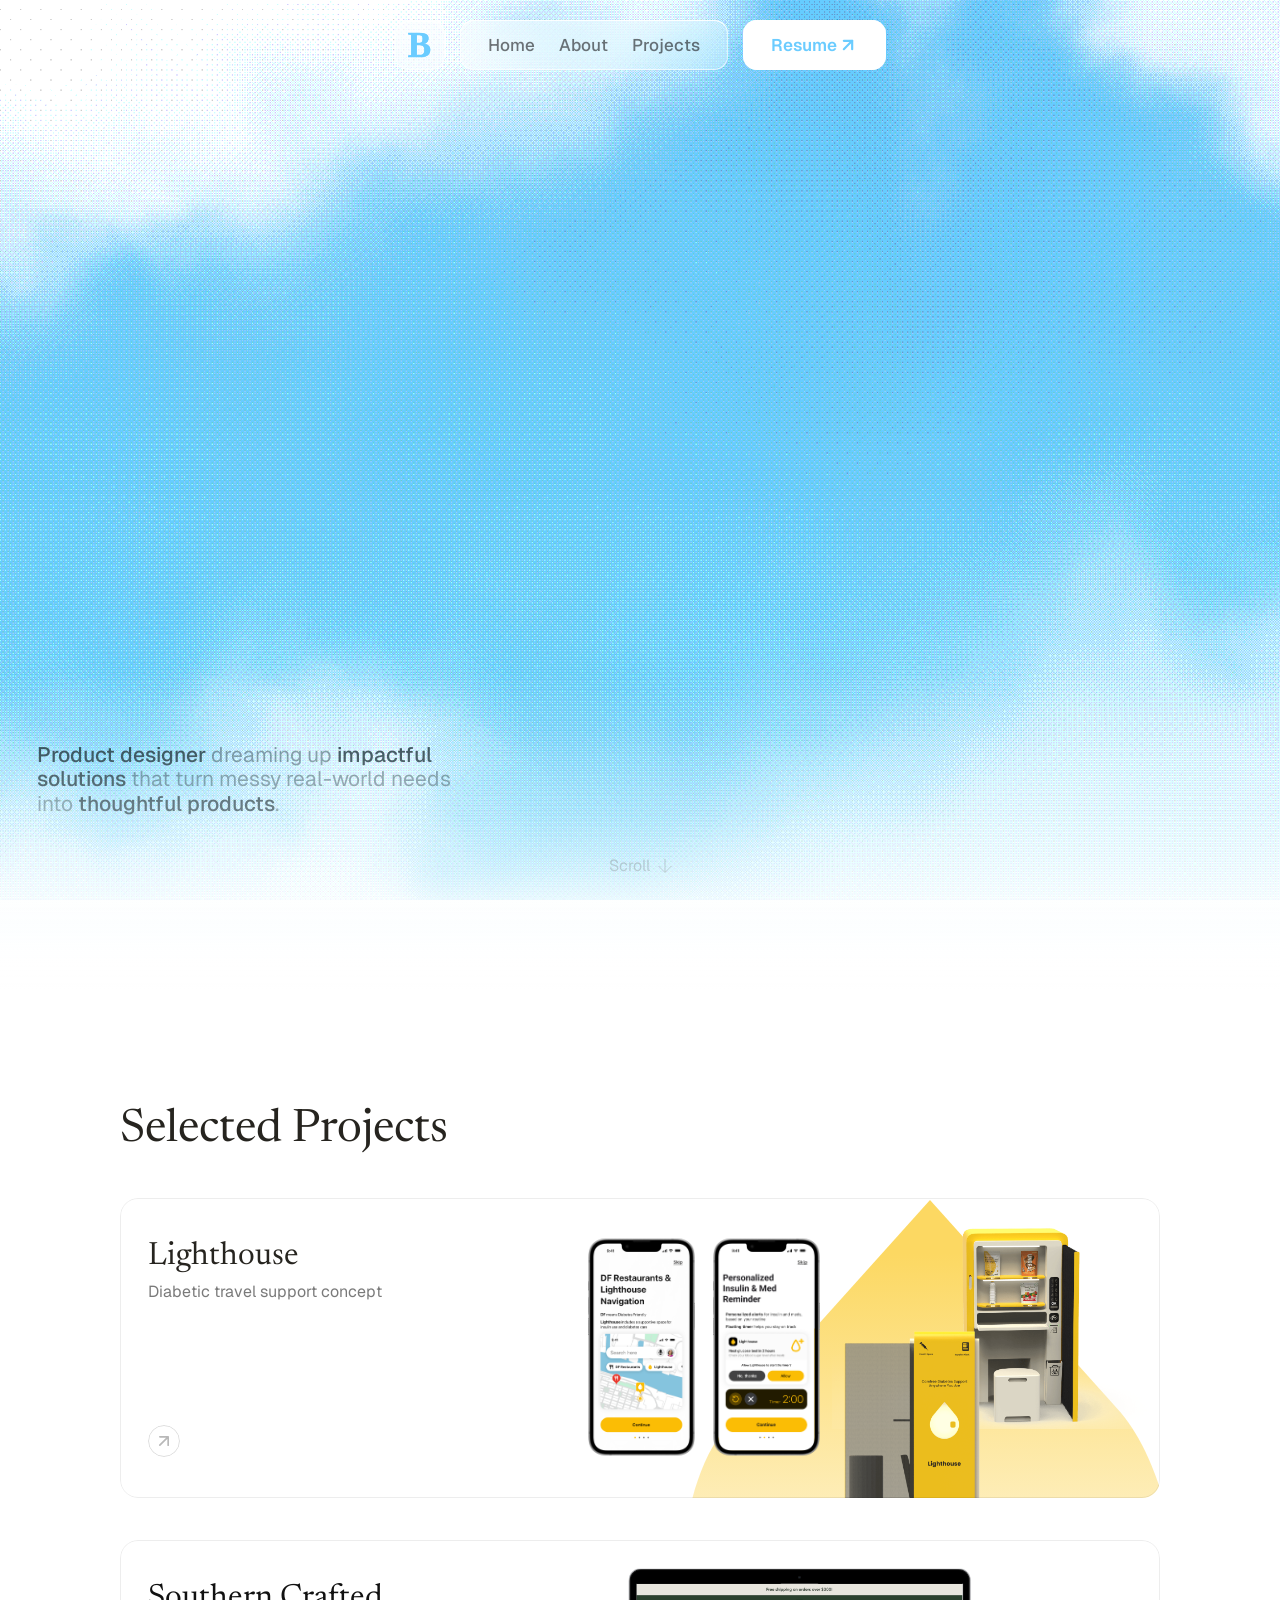
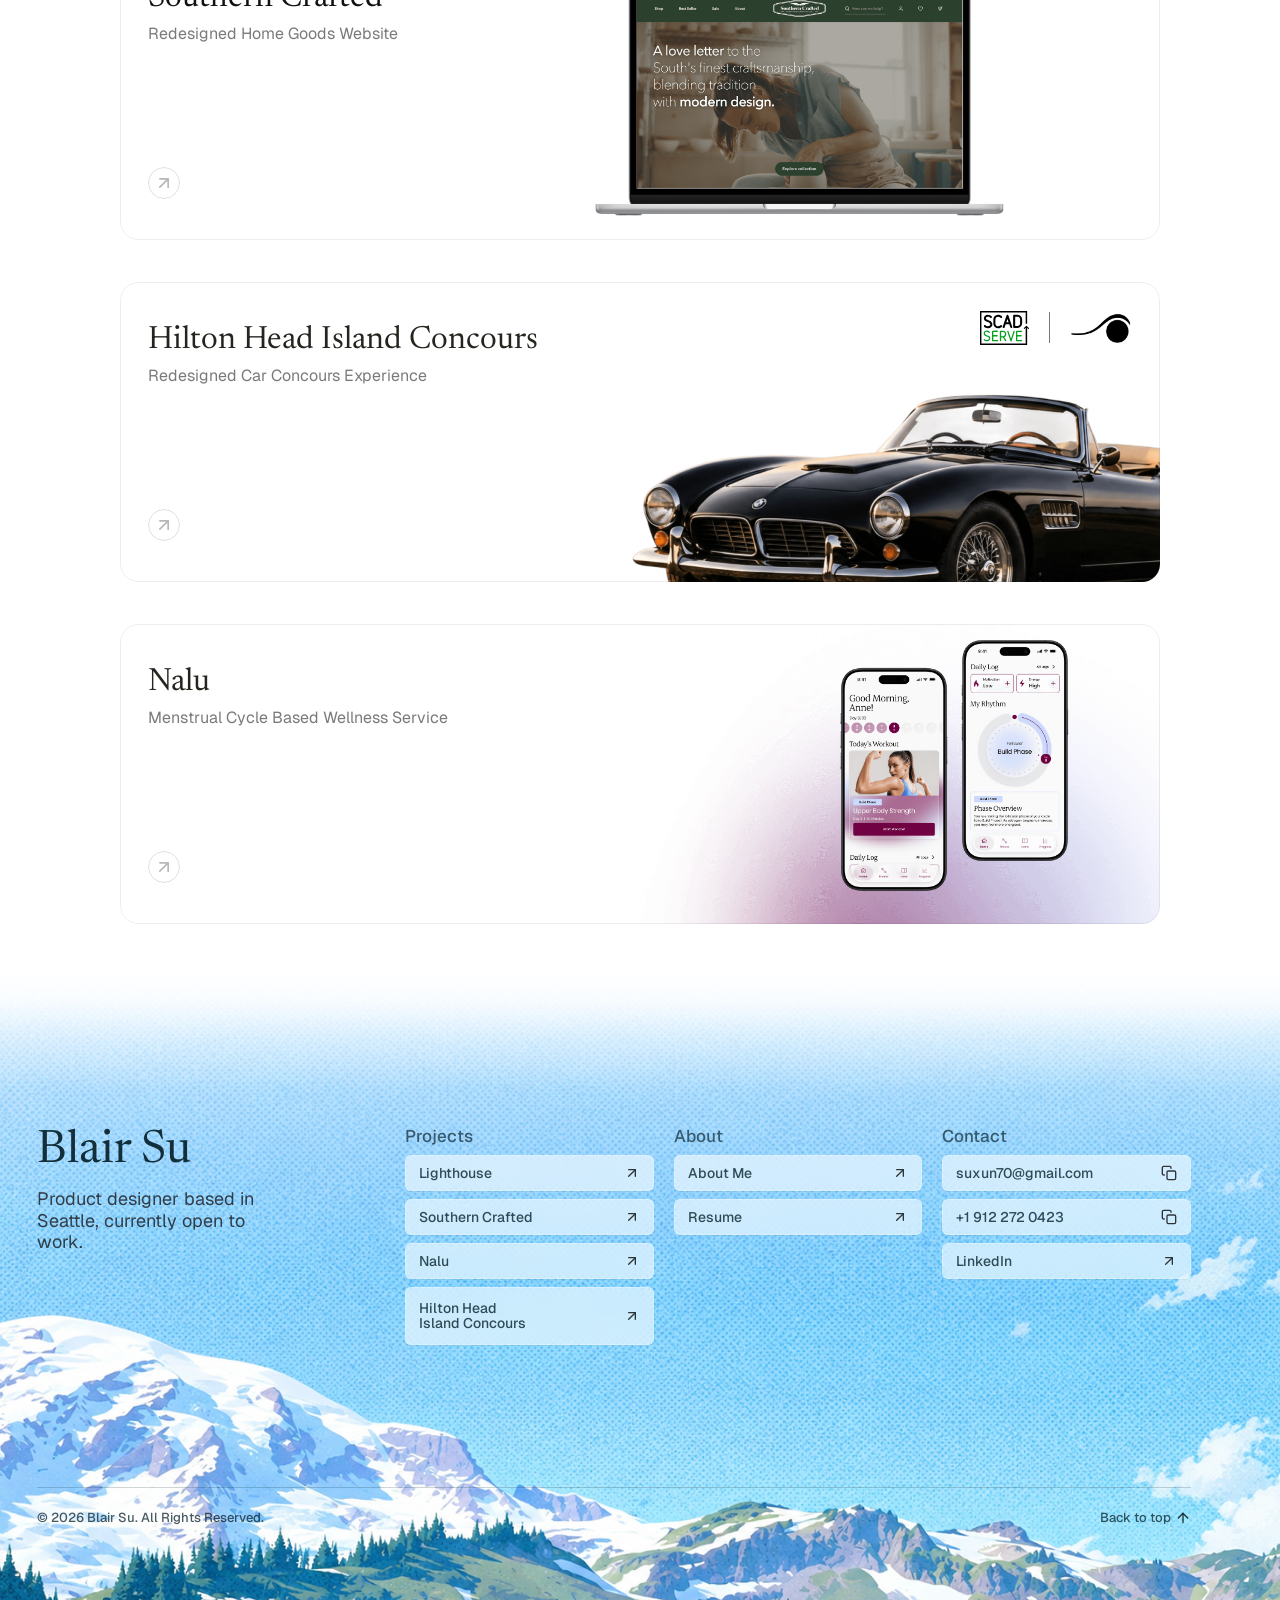
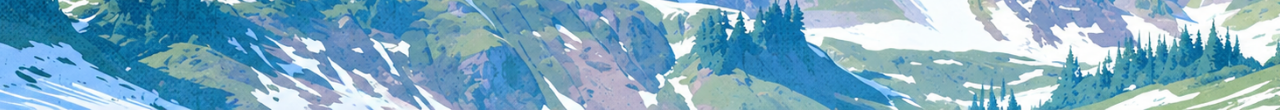
==== commit 8bc1099b: "Refine portfolio layouts, mobile navigation, and About interactions" ====
--- a/index.html
+++ b/index.html
@@ -1,4 +1,4 @@
-<!DOCTYPE html><html data-wf-domain="lw-summer-25.workos.com" data-wf-page="68596814c45473fe28c30704" data-wf-site="6849810079ba14868893d16e" lang="en" class=" w-mod-js w-mod-ix"><head><style>.wf-force-outline-none[tabindex="-1"]:focus{outline:none;}</style><meta charset="utf-8"><link href="https://cdn.prod.website-files.com" rel="preconnect" crossorigin="anonymous"><title>Blair Su</title><meta content="Portfolio of Blair Su, product designer." name="description"><meta content="Blair Su" property="og:title"><meta content="Portfolio of Blair Su, product designer." property="og:description"><meta content="https://cdn.prod.website-files.com/6849810079ba14868893d16e/684c8301754ba9470f879fbf_og-image.png" property="og:image"><meta content="Blair Su" name="twitter:title"><meta content="Portfolio of Blair Su, product designer." name="twitter:description"><meta property="og:type" content="website"><meta content="summary_large_image" name="twitter:card"><meta content="width=device-width, initial-scale=1" name="viewport"><link href="./assets/launch-week-s25.shared.750442e6f.min.css" rel="stylesheet" type="text/css" integrity="sha384-dQRC5vWZfLW7zYmuqETSEZMyh11N5Oy4UqUfQWJYR5Wnkk9+WXZctgnSPtHiJmKL" crossorigin="anonymous"><script type="text/javascript">!function(o,c){var n=c.documentElement,t=" w-mod-";n.className+=t+"js",("ontouchstart"in o||o.DocumentTouch&&c instanceof DocumentTouch)&&(n.className+=t+"touch")}(window,document);</script><link href="./assets/blair-su-favicon-b.png" rel="shortcut icon" type="image/png"><link href="./assets/blair-su-favicon-b.png" rel="apple-touch-icon"><link href="./" rel="canonical"><meta name="robots" content="index,follow"><script>!function(){var w=0,h=0,t=null;function n(){var e=window.visualViewport||{},r=[e.height,document.documentElement.clientHeight].map(function(e){return Math.round(e||0)}).filter(Boolean),i=Math.round(e.width||document.documentElement.clientWidth||window.innerWidth||0),o=Math.round((screen&&screen.height)||0),a=Math.max.apply(Math,r);if(o&&matchMedia("(hover:none) and (pointer:coarse)").matches&&i<=1500){var c=i<768?28:20,l=Math.round(o*(i<768?.88:.88));a=Math.max(a,Math.min(l,a+c))}return{width:i,height:a}}function r(){var e=n();if(!e.height)return;if(!w||Math.abs(e.width-w)>8){w=e.width;h=e.height}else h=Math.max(h,e.height);document.documentElement.style.setProperty("--hero-mobile-height",h+"px")}function i(){t&&clearTimeout(t),t=setTimeout(r,180)}r(),setTimeout(r,80),setTimeout(r,450),window.addEventListener("resize",i,{passive:!0}),window.addEventListener("orientationchange",function(){w=0,h=0,setTimeout(r,240)},{passive:!0}),window.visualViewport&&window.visualViewport.addEventListener("resize",i,{passive:!0})}();</script><script>!function(){var p=navigator.platform||"",u=navigator.userAgent||"",i=/iPad/.test(u)||p==="iPad"||(p==="MacIntel"&&navigator.maxTouchPoints>1);if(i)document.documentElement.classList.add("is-ipad")}();</script></head><body class="loaded"><div class="header-blur-layer"></div><nav class="portfolio-header" aria-label="Portfolio navigation"><div class="portfolio-header-layout"><a class="portfolio-header-logo-link" href="./" data-home-reload aria-label="Home"><span class="portfolio-header-logo-text" aria-hidden="true">B</span></a><div class="portfolio-header-liquid" aria-label="Primary navigation"><a class="portfolio-header-nav-link" href="./" data-home-reload>Home</a><a class="portfolio-header-nav-link" href="./about.html">About</a><a class="portfolio-header-nav-link" href="#selected-projects" data-scroll-projects>Projects</a></div><a class="portfolio-header-resume-link" href="#resume" aria-label="Resume"><span>Resume</span><svg class="portfolio-header-resume-arrow" width="24" height="24" viewBox="0 0 24 24" fill="none" xmlns="http://www.w3.org/2000/svg" aria-hidden="true"><path d="M7 17L17 7" stroke="currentColor" stroke-width="2" stroke-linecap="round" stroke-linejoin="round"/><path d="M7 7H17V17" stroke="currentColor" stroke-width="2" stroke-linecap="round" stroke-linejoin="round"/></svg></a><button class="portfolio-header-menu-toggle" type="button" aria-label="Open menu" aria-expanded="false" aria-controls="portfolio-mobile-menu"><span></span><span></span><span></span></button><div class="portfolio-header-mobile-panel" id="portfolio-mobile-menu" aria-hidden="true"><div class="portfolio-mobile-menu-inner"><nav class="portfolio-mobile-menu-primary" aria-label="Mobile primary navigation"><a class="portfolio-header-mobile-link portfolio-mobile-main-link" href="./" data-home-reload>Home</a><a class="portfolio-header-mobile-link portfolio-mobile-main-link" href="./about.html">About</a></nav><section class="portfolio-mobile-menu-section" aria-label="Project navigation"><h2 class="portfolio-mobile-menu-section-title">Project</h2><a class="portfolio-mobile-project-link" href="./project-1-lighthouse/"><span class="portfolio-mobile-project-icon-wrap"><img src="./assets/mobile-menu-project-icon.svg" alt="" class="portfolio-mobile-project-icon"></span><span class="portfolio-mobile-project-title">Lighthouse<span class="portfolio-mobile-project-time">5 min</span></span></a><a class="portfolio-mobile-project-link" href="./project-2-southerncrafted/"><span class="portfolio-mobile-project-icon-wrap"><img src="./assets/southern-crafted-logo.svg" alt="" class="portfolio-mobile-project-icon"></span><span class="portfolio-mobile-project-title">Southern Crafted<span class="portfolio-mobile-project-time">5 min</span></span></a><a class="portfolio-mobile-project-link" href="./project-4-nalu/"><span class="portfolio-mobile-project-icon-wrap"><img src="./assets/mobile-menu-nalu.png" alt="" class="portfolio-mobile-project-icon"></span><span class="portfolio-mobile-project-title">Nalu<span class="portfolio-mobile-project-time">3 min</span></span></a><a class="portfolio-mobile-project-link" href="./project-3-hhi/"><span class="portfolio-mobile-project-icon-wrap"><img src="./assets/mobile-menu-hhi.png" alt="" class="portfolio-mobile-project-icon"></span><span class="portfolio-mobile-project-title">Hilton Head Island Concours<span class="portfolio-mobile-project-time">4 min</span></span></a></section><section class="portfolio-mobile-menu-section cc-other" aria-label="Other navigation"><h2 class="portfolio-mobile-menu-section-title">Other</h2><a class="portfolio-header-mobile-link portfolio-mobile-other-link cc-resume" href="#resume"><span>Resume</span><svg class="portfolio-header-mobile-arrow" width="18" height="18" viewBox="0 0 24 24" fill="none" xmlns="http://www.w3.org/2000/svg" aria-hidden="true"><path d="M7 17L17 7" stroke="currentColor" stroke-width="2" stroke-linecap="round" stroke-linejoin="round"/><path d="M7 7H17V17" stroke="currentColor" stroke-width="2" stroke-linecap="round" stroke-linejoin="round"/></svg></a></section></div></div></div></nav><div class="page-wrapper"><div class="w-embed"><style>
+<!DOCTYPE html><html data-wf-domain="lw-summer-25.workos.com" data-wf-page="68596814c45473fe28c30704" data-wf-site="6849810079ba14868893d16e" lang="en" class=" w-mod-js w-mod-ix"><head><style>.wf-force-outline-none[tabindex="-1"]:focus{outline:none;}</style><meta charset="utf-8"><link href="https://cdn.prod.website-files.com" rel="preconnect" crossorigin="anonymous"><title>Blair Su</title><meta content="Portfolio of Blair Su, product designer." name="description"><meta content="Blair Su" property="og:title"><meta content="Portfolio of Blair Su, product designer." property="og:description"><meta content="https://cdn.prod.website-files.com/6849810079ba14868893d16e/684c8301754ba9470f879fbf_og-image.png" property="og:image"><meta content="Blair Su" name="twitter:title"><meta content="Portfolio of Blair Su, product designer." name="twitter:description"><meta property="og:type" content="website"><meta content="summary_large_image" name="twitter:card"><meta content="width=device-width, initial-scale=1" name="viewport"><link href="./assets/launch-week-s25.shared.750442e6f.min.css" rel="stylesheet" type="text/css" integrity="sha384-dQRC5vWZfLW7zYmuqETSEZMyh11N5Oy4UqUfQWJYR5Wnkk9+WXZctgnSPtHiJmKL" crossorigin="anonymous"><script type="text/javascript">!function(o,c){var n=c.documentElement,t=" w-mod-";n.className+=t+"js",("ontouchstart"in o||o.DocumentTouch&&c instanceof DocumentTouch)&&(n.className+=t+"touch")}(window,document);</script><link href="./assets/blair-su-favicon-b.png" rel="shortcut icon" type="image/png"><link href="./assets/blair-su-favicon-b.png" rel="apple-touch-icon"><link href="./" rel="canonical"><meta name="robots" content="index,follow"><script>!function(){var w=0,h=0,t=null;function n(){var e=window.visualViewport||{},r=[e.height,document.documentElement.clientHeight].map(function(e){return Math.round(e||0)}).filter(Boolean),i=Math.round(e.width||document.documentElement.clientWidth||window.innerWidth||0),o=Math.round((screen&&screen.height)||0),a=Math.max.apply(Math,r);if(o&&matchMedia("(hover:none) and (pointer:coarse)").matches&&i<=1500){var c=i<768?28:20,l=Math.round(o*(i<768?.88:.88));a=Math.max(a,Math.min(l,a+c))}return{width:i,height:a}}function r(){var e=n();if(!e.height)return;if(!w||Math.abs(e.width-w)>8){w=e.width;h=e.height}else h=Math.max(h,e.height);document.documentElement.style.setProperty("--hero-mobile-height",h+"px")}function i(){t&&clearTimeout(t),t=setTimeout(r,180)}r(),setTimeout(r,80),setTimeout(r,450),window.addEventListener("resize",i,{passive:!0}),window.addEventListener("orientationchange",function(){w=0,h=0,setTimeout(r,240)},{passive:!0}),window.visualViewport&&window.visualViewport.addEventListener("resize",i,{passive:!0})}();</script><script>!function(){var p=navigator.platform||"",u=navigator.userAgent||"",i=/iPad/.test(u)||p==="iPad"||(p==="MacIntel"&&navigator.maxTouchPoints>1);if(i)document.documentElement.classList.add("is-ipad")}();</script></head><body class="loaded"><div class="header-blur-layer"></div><nav class="portfolio-header" aria-label="Portfolio navigation"><div class="portfolio-header-layout"><a class="portfolio-header-logo-link" href="./" data-home-reload aria-label="Home"><span class="portfolio-header-logo-text" aria-hidden="true">B</span></a><div class="portfolio-header-liquid" aria-label="Primary navigation"><a class="portfolio-header-nav-link" href="./" data-home-reload>Home</a><a class="portfolio-header-nav-link" href="./about.html">About</a><a class="portfolio-header-nav-link" href="#selected-projects" data-scroll-projects>Projects</a></div><a class="portfolio-header-resume-link" href="#resume" aria-label="Resume"><span>Resume</span><svg class="portfolio-header-resume-arrow" width="24" height="24" viewBox="0 0 24 24" fill="none" xmlns="http://www.w3.org/2000/svg" aria-hidden="true"><path d="M7 17L17 7" stroke="currentColor" stroke-width="2" stroke-linecap="round" stroke-linejoin="round"/><path d="M7 7H17V17" stroke="currentColor" stroke-width="2" stroke-linecap="round" stroke-linejoin="round"/></svg></a><button class="portfolio-header-menu-toggle" type="button" aria-label="Open menu" aria-expanded="false" aria-controls="portfolio-mobile-menu"><span></span><span></span><span></span></button><div class="portfolio-header-mobile-panel" id="portfolio-mobile-menu" aria-hidden="true"><div class="portfolio-mobile-menu-inner"><nav class="portfolio-mobile-menu-primary" aria-label="Mobile primary navigation"><a class="portfolio-header-mobile-link portfolio-mobile-main-link" href="./" data-home-reload>Home</a><a class="portfolio-header-mobile-link portfolio-mobile-main-link" href="./about.html">About</a></nav><section class="portfolio-mobile-menu-section" aria-label="Project navigation"><h2 class="portfolio-mobile-menu-section-title">Project</h2><a class="portfolio-mobile-project-link" href="./project-1-lighthouse/"><span class="portfolio-mobile-project-icon-wrap"><img src="./assets/mobile-menu-project-icon.svg" alt="" class="portfolio-mobile-project-icon"></span><span class="portfolio-mobile-project-title">Lighthouse<span class="portfolio-mobile-project-time">5 min</span></span></a><a class="portfolio-mobile-project-link" href="./project-2-southerncrafted/"><span class="portfolio-mobile-project-icon-wrap"><img src="./assets/southern-crafted-logo.svg" alt="" class="portfolio-mobile-project-icon"></span><span class="portfolio-mobile-project-title">Southern Crafted<span class="portfolio-mobile-project-time">5 min</span></span></a><a class="portfolio-mobile-project-link" href="./project-3-hhi/"><span class="portfolio-mobile-project-icon-wrap"><img src="./assets/mobile-menu-hhi.png" alt="" class="portfolio-mobile-project-icon"></span><span class="portfolio-mobile-project-title">Hilton Head Island Concours<span class="portfolio-mobile-project-time">4 min</span></span></a><a class="portfolio-mobile-project-link" href="./project-4-nalu/"><span class="portfolio-mobile-project-icon-wrap"><img src="./assets/mobile-menu-nalu.png" alt="" class="portfolio-mobile-project-icon"></span><span class="portfolio-mobile-project-title">Nalu<span class="portfolio-mobile-project-time">3 min</span></span></a></section><section class="portfolio-mobile-menu-section cc-other" aria-label="Other navigation"><h2 class="portfolio-mobile-menu-section-title">Other</h2><a class="portfolio-header-mobile-link portfolio-mobile-other-link cc-resume" href="#resume"><span>Resume</span><svg class="portfolio-header-mobile-arrow" width="18" height="18" viewBox="0 0 24 24" fill="none" xmlns="http://www.w3.org/2000/svg" aria-hidden="true"><path d="M7 17L17 7" stroke="currentColor" stroke-width="2" stroke-linecap="round" stroke-linejoin="round"/><path d="M7 7H17V17" stroke="currentColor" stroke-width="2" stroke-linecap="round" stroke-linejoin="round"/></svg></a></section></div></div></div></nav><div class="page-wrapper"><div class="w-embed"><style>
 :root{--in-out-quint: cubic-bezier(.645, .045, .355, 1)}*{-webkit-font-smoothing:antialiased;-moz-osx-font-smoothing:grayscale}a{color:inherit;text-decoration:inherit;font-size:inherit}.hero-cloud.cc-1{animation:cloud_effect 5s ease-in infinite}.hero-cloud.cc-2{animation:cloud_effect 10s ease-in infinite}.hero-cloud.cc-3{animation:cloud_effect 15s ease-in infinite}.hero-cloud.cc-4{animation:cloud_effect 20s ease-in infinite}@keyframes cloud_effect{0%{opacity:0;transform:scale(1)}25%,75%{opacity:1}to{transform:scale(3);opacity:0}}.paused .hero-cloud{animation-play-state:paused!important}.hero-bg{animation:bgIn 1.2s ease-in backwards;animation-delay:.1s}@keyframes bgIn{0%{opacity:0}to{opacity:1}}.hero-title canvas{opacity:0;animation:logoReveal 1.8s var(--in-out-quint) forwards;animation-delay:.2s;animation-play-state:paused}.loaded .hero-title canvas{animation-play-state:running}@keyframes logoReveal{0%{opacity:0;transform:scale(.8) translateY(30px)}to{opacity:1;transform:scale(1) translateY(0)}}@keyframes fadeIn{0%{opacity:0}to{opacity:1}}@keyframes windowIn{0%{opacity:0;transform:scale(.98) translateY(20px)}to{opacity:1;transform:scale(1) translateY(0)}}.card-arrow-underline{transform:scaleX(0);transition:transform .25s var(--in-out-quint);transform-origin:left}.card-arrow-icon{transition:transform .25s var(--in-out-quint);will-change:transform}@media (hover: hover){.launch-card-content:hover .card-arrow-underline{transform:scaleX(1)}.launch-card-content:hover .card-arrow-icon{transform:translate(2px) translateY(-2px);transition-delay:.1s}}.ak-textfield::-moz-placeholder{-moz-transition:all .65s ease-in-out .2s;transition:all .65s ease-in-out .2s}.ak-card,.ak-primarybutton,.field-group,.ak-label,.ak-textfield,.ak-textfield::placeholder,.u-bg-img.cc-1,.u-bg-img.cc-2,.u-bg-img.cc-3{transition:all .65s ease-in-out .2s}.custom-css-1,.custom-css-2,.custom-css-3{transition-delay:.4s}.example-2 .custom-css-1{opacity:0}.example-2 .custom-css-2{opacity:1}.example-2 .custom-css-3{opacity:0}.example-2 .ak-card{background-color:#dcdcdc;border-radius:0}.example-2 .ak-primarybutton{background-color:#d9d9d9;box-shadow:-1.636px -1.636px 0 1.091px #797979 inset,-2.182px -2.182px 0 3.273px #a9a9a9 inset,2.182px 2.182px 0 1.091px #d9d9d9 inset,2.182px 2.182px 0 3.273px #fff inset}.example-2 .ak-label{opacity:0}.example-2 .field-group.cc-email{transform:translateY(-19px)}.example-2 .ak-textfield{border-radius:0}.example-2 .ak-textfield::-moz-placeholder{color:#000}.example-2 .ak-textfield::placeholder{color:#000}.example-2 .u-bg-img.cc-2{opacity:1}.example-2 .u-bg-img.cc-1,.example-2 .u-bg-img.cc-3,.example-3 .custom-css-1,.example-3 .custom-css-2{opacity:0}.example-3 .custom-css-3{opacity:1}.example-3 .ak-card{background-color:#fff;border-radius:0}.example-3 .ak-primarybutton{background-color:#ffe1b0;box-shadow:-1px -1px 0 2px #797979 inset,1px 1px 0 2px #fff inset}.example-3 .ak-label{opacity:0}.example-3 .field-group.cc-email{transform:translateY(-19px)}.example-3 .ak-textfield{border-radius:0;border:1px solid transparent;border-bottom:1px solid #000;padding-left:0}.example-3 .ak-textfield::-moz-placeholder{color:#000}.example-3 .ak-textfield::placeholder{color:#000}.example-3 .u-bg-img.cc-2,.example-3 .u-bg-img.cc-1{opacity:0}.example-3 .u-bg-img.cc-3{opacity:1}.feature-flag-panel-item.cc-beta .feature-flag-switch{cursor:pointer}.feature-flag-panel{transition:transform .45s ease-in-out,opacity .45s ease-in-out;transition-delay:.1s;transform:translate(12px);opacity:0}.feature-flag-switch-inner{transition:transform .18s var(--in-out-quint)}.feature-flag-switch{transition:background-color .18s var(--in-out-quint)}.feature-flag-switch.cc-on{background-color:#d8dbff}.feature-flag-switch.cc-on .feature-flag-switch-inner{transform:translate(29px)}.swim-club-search,.swim-club-card,.swim-club-divider,.swim-club-switch{transition:all .45s var(--in-out-quint)}.swim-club-inner .swim-club-switch{transform:translateY(-20px);opacity:0}.swim-club-inner .swim-club-search,.swim-club-inner .swim-club-divider{transform:translateY(-100px)}.swim-club-inner .swim-club-divider:first-of-type{opacity:0;transform:translateY(0)}.swim-club-inner .swim-club-card{transform:translateY(-100px)}.visible .feature-flag-panel{transform:translate(0);opacity:1}.beta .swim-club-inner .swim-club-switch{transform:translateY(0);opacity:1}.beta .swim-club-inner .swim-club-search,.beta .swim-club-inner .swim-club-divider{transform:translateY(0)}.beta .swim-club-inner .swim-club-divider:first-of-type{opacity:1;transform:translateY(0)}.beta .swim-club-inner .swim-club-card{transform:translateY(0)}.analytics-item{transform:translateY(-20px) scale(.95);opacity:0;transition:transform .45s var(--in-out-quint),opacity .45s var(--in-out-quint);transition-delay:0s}.analytics-row-border{opacity:0;transition:opacity .3s var(--in-out-quint)}.intro .analytics-item.cc-1{transition-delay:.1s}.intro .analytics-item.cc-2{transition-delay:.2s}.intro .analytics-item.cc-3{transition-delay:.3s}.intro .analytics-item.cc-4{transition-delay:.4s}.intro .analytics-item{transform:translateY(0) scale(1);opacity:1}.analytics-switch-toggle{transition:transform .24s var(--in-out-quint)}.analytics-switch{transition:background-color .24s var(--in-out-quint)}.analytics-data-stream{opacity:0;transition:opacity .3s var(--in-out-quint)}.on .analytics-row-border{opacity:1}.on .analytics-switch-toggle{transform:translate(42px)}.on.cc-ga .analytics-switch{background-color:#ffc382}.on.cc-segment .analytics-switch{background-color:#afdbc6}.on .analytics-data-stream{opacity:1}.ga-stream-bar{animation:scaleY 2s ease-in-out infinite;animation-play-state:paused}.ga-stream-row:nth-child(1) .ga-stream-bar:nth-child(1){height:30px;opacity:1}.ga-stream-row:nth-child(1) .ga-stream-bar:nth-child(2){height:46px;opacity:.75;animation-delay:.7s}.ga-stream-row:nth-child(1) .ga-stream-bar:nth-child(3){height:40px;opacity:.5;animation-delay:.3s}.ga-stream-row:nth-child(1) .ga-stream-bar:nth-child(4){height:46px;opacity:1;animation-delay:1.1s}.ga-stream-row:nth-child(1) .ga-stream-bar:nth-child(5){height:30px;opacity:.75;animation-delay:.5s}.ga-stream-row:nth-child(1) .ga-stream-bar:nth-child(6){height:40px;opacity:.5;animation-delay:.9s}.ga-stream-row:nth-child(1) .ga-stream-bar:nth-child(7){height:46px;opacity:1;animation-delay:.2s}.ga-stream-row:nth-child(1) .ga-stream-bar:nth-child(8){height:30px;opacity:.75;animation-delay:1.3s}.ga-stream-row:nth-child(1) .ga-stream-bar:nth-child(9){height:40px;opacity:.5;animation-delay:.6s}.ga-stream-row:nth-child(1) .ga-stream-bar:nth-child(10){height:46px;opacity:1;animation-delay:.4s}.ga-stream-row:nth-child(1) .ga-stream-bar:nth-child(11){height:30px;opacity:.75;animation-delay:1s}.ga-stream-row:nth-child(1) .ga-stream-bar:nth-child(12){height:40px;opacity:.5;animation-delay:.8s}.ga-stream-row:nth-child(2) .ga-stream-bar:nth-child(1){height:30px;opacity:1}.ga-stream-row:nth-child(2) .ga-stream-bar:nth-child(2){height:46px;opacity:.75;animation-delay:.7s}.ga-stream-row:nth-child(2) .ga-stream-bar:nth-child(3){height:40px;opacity:.5;animation-delay:.3s}.ga-stream-row:nth-child(2) .ga-stream-bar:nth-child(4){height:46px;opacity:1;animation-delay:1.1s}.ga-stream-row:nth-child(2) .ga-stream-bar:nth-child(5){height:30px;opacity:.75;animation-delay:.5s}.ga-stream-row:nth-child(2) .ga-stream-bar:nth-child(6){height:40px;opacity:.5;animation-delay:.9s}.ga-stream-row:nth-child(2) .ga-stream-bar:nth-child(7){height:46px;opacity:1;animation-delay:.2s}.ga-stream-row:nth-child(2) .ga-stream-bar:nth-child(8){height:30px;opacity:.75;animation-delay:1.3s}.ga-stream-row:nth-child(2) .ga-stream-bar:nth-child(9){height:40px;opacity:.5;animation-delay:.6s}.ga-stream-row:nth-child(2) .ga-stream-bar:nth-child(10){height:46px;opacity:1;animation-delay:.4s}.ga-stream-row:nth-child(2) .ga-stream-bar:nth-child(11){height:30px;opacity:.75;animation-delay:1s}.ga-stream-row:nth-child(2) .ga-stream-bar:nth-child(12){height:40px;opacity:.5;animation-delay:.8s}@keyframes scaleY{0%,to{transform:scaleY(.85)}50%{transform:scaleY(1)}}.ga-stream{animation:stream 10s linear infinite;animation-play-state:paused}@keyframes stream{0%{transform:translate(0)}to{transform:translate(-50%)}}.segment-stream-item{animation:stream 10s linear infinite;animation-play-state:paused;position:relative}.segment-stream-item:nth-child(2){animation-duration:8s;left:-45px}.segment-stream-item:nth-child(3){animation-duration:9s;left:-20px}.segment-stream-item:nth-child(4){animation-duration:9s;left:-5px}.visible .segment-stream-item,.visible .ga-stream,.visible .ga-stream-bar{animation-play-state:running}.blinking{animation:blink 1.2s infinite}@keyframes blink{0%{opacity:1}50%{opacity:.6}}.cli-otp-window{transform:translateY(50%) scale(.9);transition:transform .45s var(--in-out-quint)}.cli-window{transform:translateY(0);transition:transform .45s var(--in-out-quint)}.open .cli-window{transform:translateY(40%)}.open .cli-otp-window{transform:translateY(0) scale(1)}.open .cli-cursor.cc-2{background-color:transparent;animation:none}.cli-otp-field{transition:all .2s ease}.cli-otp-letter{opacity:0;transition:opacity .2s ease}.cli-otp-field.active{box-shadow:0 0 0 2px #6dc8df}.cli-otp-field.filled .cli-otp-letter{opacity:1}.cli-success-text{opacity:0;transform:translateY(10px);transition:opacity .45s var(--in-out-quint),transform .45s var(--in-out-quint)}.cli-window-success{opacity:0;transition:opacity .2s var(--in-out-quint)}.success .cli-window-success{opacity:1}.success .cli-success-text{opacity:1;transform:translateY(0)}.success .cli-success-check path{stroke-dasharray:30;stroke-dashoffset:30;animation:check .45s var(--in-out-quint) both}@keyframes check{0%{stroke-dashoffset:100%}to{stroke-dashoffset:0%}}.cli-restart div{cursor:pointer}.next-launch-wrap .countdown{margin-top:32px}.next-launch-wrap .countdown-figure{font-size:64px;opacity:.8}.next-launch-wrap .countdown-label{font-size:22px;opacity:.8}.next-launch-wrap .countdown-cell{padding-top:24px;padding-bottom:24px}@media (max-width: 767px){.next-launch-wrap .countdown{margin-top:32px}.next-launch-wrap .countdown-figure{font-size:32px;opacity:.8}.next-launch-wrap .countdown-label{font-size:16px;opacity:.8}.next-launch-wrap .countdown-cell{padding-top:14px;padding-bottom:14px}}.launch-card.cc-next-launch{-webkit-mask-image:linear-gradient(to bottom,rgb(0,0,0) 40%,rgba(0,0,0,0) 90%);mask-image:linear-gradient(to bottom,#000 40%,#0000 90%)}@media (max-width: 479px){.launch-card .window{padding:0;box-shadow:none}.launch-card .window-inner{border:none}.launch-card .launch-card-inner{border-radius:0}.launch-card .window-top{margin-right:0;margin-left:0;border-bottom:1px solid #000}.cli-otp-window{transform:translateY(10%) scale(.6)}.open .cli-otp-window{transform:translateY(0) scale(.7)}.open .cli-window{transform:translateY(25%)}}
 </style><style>@import url("https://fonts.googleapis.com/css2?family=Geist:wght@400;500;600&family=Newsreader:opsz,wght@6..72,400&display=swap");body{font-family:Geist,Arial,sans-serif}.portfolio-header{z-index:2147483647!important;position:fixed;top:42px;left:0;right:0;width:100%;display:flex;justify-content:center;align-items:center;color:#031c25;font-family:Geist,Arial,sans-serif;font-size:16px;font-weight:500;line-height:1;letter-spacing:0}.header-blur-layer{position:fixed;left:0;right:0;top:0;height:96px;background:linear-gradient(to bottom,rgba(255,255,255,.14),rgba(255,255,255,.05) 58%,rgba(255,255,255,0));backdrop-filter:blur(20px);-webkit-backdrop-filter:blur(20px);-webkit-mask-image:linear-gradient(to bottom,#000 0%,#000 58%,rgba(0,0,0,.55) 78%,transparent 100%);mask-image:linear-gradient(to bottom,#000 0%,#000 58%,rgba(0,0,0,.55) 78%,transparent 100%);opacity:0;pointer-events:none;transition:opacity .2s ease;z-index:1000}body.is-content-scrolled .header-blur-layer{opacity:1}.portfolio-header-menu{height:54px;display:inline-flex;align-items:center;justify-content:center;gap:0;padding:0 18px;border:1px solid rgba(34,34,34,.14);box-sizing:border-box;border-radius:12px;background:rgba(255,255,255,.58);backdrop-filter:blur(16px);-webkit-backdrop-filter:blur(16px);box-shadow:none}.portfolio-header-nav-link{position:relative;z-index:1;height:54px;display:inline-flex;align-items:center;justify-content:center;box-sizing:border-box;border:0;padding:0 16px;color:inherit;text-decoration:none;font-family:Geist,Arial,sans-serif;font-size:16px;font-weight:500;line-height:1;letter-spacing:0;white-space:nowrap;background:transparent;box-shadow:none;opacity:.86;transition:opacity .18s ease}.portfolio-header-nav-link:hover{opacity:1;color:rgba(3,28,37,.48)}.portfolio-header-divider{display:block;width:1px;height:26px;margin:0 18px;background:rgba(3,28,37,.14);flex:0 0 auto}.portfolio-header-resume{opacity:.9;gap:6px}.portfolio-header-resume-icon{width:14px;height:14px;display:block;opacity:.82;flex:0 0 auto}.hero.cc-full .hero-intro-copy{z-index:12;position:absolute;left:max(32px,calc((100vw - 1270px) / 2 + 32px));bottom:83px;max-width:430px;transform:none;text-align:left;color:rgba(3,28,37,.48);font-family:Geist,Arial,sans-serif;font-size:21px;font-weight:400;line-height:1.18;letter-spacing:0}.hero.cc-full .hero-intro-copy .intro-em{color:rgba(3,28,37,.86);font-weight:500}.hero.cc-full .hero-scroll-indicator{color:rgba(3,28,37,.48)!important;background:transparent!important;border:0!important;border-radius:0!important;box-shadow:none!important;width:auto!important;height:auto!important;padding:0!important;display:flex!important;flex-direction:row!important;align-items:center!important;gap:8px!important}.hero.cc-full .hero-scroll-indicator .u-flex{display:flex!important;width:14px;height:14px}.hero.cc-full .hero-scroll-indicator svg rect{fill:rgba(3,28,37,.48)!important}.hero.cc-full .hero-bottom{transform:translateY(-5px)!important}.portfolio-main{padding:24px 32px 120px;max-width:1270px;margin:0 auto}.intro-about-section{min-height:auto;padding:44px 0 64px;display:grid;grid-template-columns:300px minmax(0,720px);column-gap:134px;align-items:start}.intro-profile{position:relative;width:156px;isolation:isolate;perspective:1000px;cursor:default}.intro-avatar{position:relative;z-index:1;display:block;width:156px;height:156px;border-radius:7px;object-fit:cover;object-position:center 42%;transform-style:preserve-3d;transition:transform .4s ease-in-out,box-shadow .4s ease-in-out;box-shadow:0 0 0 1px rgba(15,15,20,.08);will-change:transform,box-shadow}.intro-profile.is-card-tilting .intro-avatar{box-shadow:0 0 0 1px rgba(15,15,20,.12)}.intro-status{position:absolute;left:116px;top:124px;height:36px;width:max-content;padding:0 14px;display:inline-flex;align-items:center;justify-content:center;gap:12px;border:1px solid rgba(34,34,34,.14);border-radius:6px;background:rgba(255,255,255,.58);box-shadow:0 1px 1px rgba(3,28,37,.06),inset 0 0 0 1px rgba(255,255,255,.24);backdrop-filter:blur(10px);-webkit-backdrop-filter:blur(10px);font-family:Geist,Arial,sans-serif;font-size:16px;font-weight:500;line-height:1;color:rgba(15,15,20,.88);white-space:nowrap;z-index:5}.intro-status-dot{position:relative;flex:0 0 auto;width:12px;height:12px;border-radius:50%;background:#25b75a}.intro-status-dot:before{content:"";position:absolute;left:50%;top:50%;width:24px;height:24px;border-radius:50%;background:rgba(37,183,90,.18);transform:translate(-50%,-50%) scale(.72);animation:introStatusPulse 1.6s ease-in-out infinite}.intro-status-dot:after{content:"";position:absolute;left:50%;top:50%;width:12px;height:12px;border-radius:50%;background:#25b75a;transform:translate(-50%,-50%)}@keyframes introStatusPulse{0%,100%{opacity:.34;transform:translate(-50%,-50%) scale(.72)}50%{opacity:1;transform:translate(-50%,-50%) scale(1)}}.intro-heading{font-family:Newsreader,Georgia,serif;font-size:39px;font-weight:400;line-height:1.05;letter-spacing:0;margin:0 0 28px;color:rgba(24,24,27,.92)}.intro-copy{font-family:Geist,Arial,sans-serif;color:rgba(15,15,20,.52);font-size:21px;font-weight:400;line-height:1.58;letter-spacing:0}.intro-copy p{margin:0 0 34px;color:inherit;font:inherit;letter-spacing:0}.intro-copy p:last-child{margin-bottom:0}.intro-copy strong{color:rgba(15,15,20,.88);font-weight:500}.intro-copy a{color:rgba(15,15,20,.9);font-weight:500;text-decoration:underline;text-decoration-thickness:1px;text-underline-offset:4px}.favorite-projects{border-top:0}.portfolio-section{border-top:1px solid rgba(3,28,37,.28);padding:28px 0 72px;color:#031c25}.portfolio-section-label{font-family:W95FA,Arial,sans-serif;font-size:14px;line-height:1;opacity:.55;margin-bottom:28px}.portfolio-section-head{display:grid;grid-template-columns:minmax(0,1.05fr) minmax(260px,.65fr);gap:48px;align-items:end;margin-bottom:32px}.portfolio-section h2{font-family:Instrument Serif,Georgia,serif;font-size:72px;font-weight:400;line-height:.95;letter-spacing:0;margin:0}.portfolio-section h3{font-family:Instrument Serif,Georgia,serif;font-size:38px;font-weight:400;line-height:1.05;letter-spacing:0;margin:0 0 14px}.portfolio-section p{font-family:Geist,Arial,sans-serif;font-size:18px;line-height:1.35;letter-spacing:0;color:rgba(3,28,37,.68);margin:0}.project-grid{display:grid;grid-template-columns:repeat(4,minmax(0,1fr));border:1px solid rgba(3,28,37,.72);background:rgba(254,252,245,.55)}.project-item{min-height:260px;padding:22px 20px 24px;display:flex;flex-direction:column;border-right:1px solid rgba(3,28,37,.45)}.project-item:last-child{border-right:0}.project-index{font-family:W95FA,Arial,sans-serif;font-size:15px;color:rgba(3,28,37,.55);margin-bottom:auto}.resume-list{border-top:1px solid rgba(3,28,37,.72)}.resume-row{display:grid;grid-template-columns:minmax(0,1fr) 300px;gap:40px;border-bottom:1px solid rgba(3,28,37,.32);padding:28px 0}.resume-meta{font-family:W95FA,Arial,sans-serif;font-size:15px;line-height:1.35;color:rgba(3,28,37,.58);text-align:right}@media screen and (max-width:900px){.portfolio-header{left:52px;right:52px;width:auto;top:18px;font-size:16px}.portfolio-header-menu{padding:0 8px}.portfolio-header-nav-link{padding:0 14px}.portfolio-header-divider{margin:0 10px}.portfolio-main{padding:24px 52px 88px}.intro-about-section{min-height:auto;padding:22px 0 58px;grid-template-columns:180px minmax(0,1fr);column-gap:78px}.intro-profile{width:92px}.intro-avatar{width:92px;height:92px;border-radius:5px}.intro-status{left:68px;top:64px;height:32px;width:max-content;padding:0 10px;gap:7px;border-radius:5px;font-size:13px}.intro-status-dot{width:8px;height:8px}.intro-status-dot:before{width:16px;height:16px}.intro-status-dot:after{width:8px;height:8px}.intro-heading{font-size:36px;margin-bottom:24px}.intro-copy{font-size:21px;line-height:1.52}.intro-copy p{margin-bottom:24px}.portfolio-section-head,.resume-row{grid-template-columns:1fr;gap:18px}.portfolio-section h2{font-size:56px}.project-grid{grid-template-columns:1fr 1fr}.project-item{min-height:210px}.project-item:nth-child(2){border-right:0}.project-item:nth-child(-n+2){border-bottom:1px solid rgba(3,28,37,.45)}.resume-meta{text-align:left}}@media screen and (max-width:767px){.portfolio-main{padding:30px 28px 76px}.intro-about-section{min-height:auto;padding:10px 0 46px;display:flex;flex-direction:column;gap:42px}.intro-profile{width:92px}.intro-avatar{width:92px;height:92px;border-radius:4px}.intro-status{left:78px;top:65px;height:31px;width:max-content;padding:0 9px;gap:7px;border-radius:5px;font-size:15px}.intro-status-dot{width:8px;height:8px}.intro-status-dot:before{width:16px;height:16px}.intro-status-dot:after{width:8px;height:8px}.intro-heading{font-size:34px;margin-bottom:24px}.intro-copy{font-size:20px;line-height:1.48}.intro-copy p{margin-bottom:24px}.portfolio-section{padding-bottom:72px}.portfolio-section h2{font-size:46px}.portfolio-section h3{font-size:30px}.portfolio-section p{font-size:16px}.project-grid{grid-template-columns:1fr}.project-item{min-height:178px;border-right:0;border-bottom:1px solid rgba(3,28,37,.45)}.project-item:last-child{border-bottom:0}}.footer{height:calc(150px + 45.18vw)!important;min-height:0!important;overflow:hidden}.footer .footer-bg{inset:0!important}.footer .footer-bg:after{content:"";z-index:4;position:absolute;left:0;right:0;top:112px;height:168px;background:linear-gradient(180deg,var(--bg) 0%,rgba(254,252,245,.98) 18%,rgba(254,252,245,.68) 48%,rgba(254,252,245,0) 100%);pointer-events:none}.footer .footer-bg-overlay{background-image:linear-gradient(180deg,var(--bg) 0%,rgba(254,252,245,1) 20%,rgba(254,252,245,.82) 36%,rgba(254,252,245,.32) 56%,rgba(254,252,245,0) 72%)!important}.footer .u-bg-img.cc-footer{object-fit:contain!important;object-position:center 150px!important}@media screen and (max-width:767px){.footer{height:calc(150px + 67.8vw)!important}.footer .u-bg-img.cc-footer{left:0!important;right:auto!important;width:150%!important;object-fit:contain!important;object-position:left 150px!important}}@media screen and (min-width:901px) and (max-width:1599px){.hero.cc-full .hero-title{transform:translateY(calc(-5vh - 5px))!important}}@media screen and (min-width:1600px) and (min-height:900px){.hero.cc-full .hero-title{transform:translateY(calc(-7vh - 5px))!important}}@media screen and (min-width:768px) and (max-width:900px){.hero.cc-full .hero-intro-copy{left:52px;right:18px;bottom:77px;max-width:320px;transform:none;text-align:left;font-size:21px}}@media screen and (max-width:767px){.header-blur-layer{height:76px}.portfolio-header{top:18px;left:28px;right:28px;width:auto;font-size:14px}.portfolio-header-menu{width:100%;height:44px;padding:0 8px;border-radius:9px}.portfolio-header-nav-link{height:44px;font-size:14px;padding:0 9px}.portfolio-header-divider{height:20px;margin:0 6px}.hero.cc-full .hero-intro-copy{left:28px;right:28px;bottom:117px;max-width:320px;transform:none;text-align:left;font-size:20px}}</style><style id="portfolio-tablet-hero-copy-overrides">@media screen and (min-width:768px) and (max-width:900px){.hero.cc-full .hero-intro-copy{bottom:132px!important}.hero.cc-full .hero-bottom{display:flex!important;position:absolute!important;left:0!important;right:0!important;bottom:36px!important;height:auto!important;padding:0!important;transform:none!important;justify-content:center!important;align-items:center!important}}@media screen and (min-width:901px) and (max-width:1500px) and (orientation:landscape){html.is-ipad .hero.cc-full{height:var(--hero-mobile-height,100dvh)!important;min-height:0!important;margin-bottom:0!important;overflow:visible}html.is-ipad .hero.cc-full .hero-bg.cc-sticky,html.is-ipad .hero.cc-full .hero-bg.cc-static,html.is-ipad .hero.cc-full .hero-sticky,html.is-ipad .hero.cc-full .hero-header{height:var(--hero-mobile-height,100dvh)!important;min-height:0!important}html.is-ipad .hero.cc-full .hero-intro-copy{left:64px!important;right:auto!important;bottom:110px!important;max-width:440px!important;font-size:20px!important}html.is-ipad .hero.cc-full .hero-bottom{display:flex!important;position:absolute!important;left:0!important;right:0!important;bottom:42px!important;height:auto!important;padding:0!important;transform:none!important;justify-content:center!important;align-items:center!important}}@supports (-webkit-touch-callout:none){@media screen and (min-width:901px) and (max-width:1500px) and (orientation:landscape){.hero.cc-full{height:var(--hero-mobile-height,100dvh)!important;min-height:0!important;margin-bottom:0!important;overflow:visible}.hero.cc-full .hero-bg.cc-sticky,.hero.cc-full .hero-bg.cc-static,.hero.cc-full .hero-sticky,.hero.cc-full .hero-header{height:var(--hero-mobile-height,100dvh)!important;min-height:0!important}.hero.cc-full .hero-intro-copy{left:64px!important;right:auto!important;bottom:110px!important;max-width:440px!important;font-size:20px!important}.hero.cc-full .hero-bottom{display:flex!important;position:absolute!important;left:0!important;right:0!important;bottom:42px!important;height:auto!important;padding:0!important;transform:none!important;justify-content:center!important;align-items:center!important}}}</style><style id="portfolio-section-overrides">#content.portfolio-main{background:transparent!important}.portfolio-main{background:transparent}.favorite-projects,.experience-section,.education-section{background:transparent;box-shadow:none;clip-path:none}.portfolio-section{max-width:1154px;margin:0;border-top:0;padding:70px 0 58px;color:rgba(24,24,27,.92)}.portfolio-section h2{font-family:Newsreader,Georgia,serif;font-size:39px;font-weight:400;line-height:1.05;letter-spacing:0;margin:0 0 34px}.favorite-projects{padding-top:64px}.project-grid{display:grid;grid-template-columns:repeat(2,minmax(0,1fr));gap:32px 28px;border:0;background:transparent}.project-item{position:relative;min-height:218px;padding:20px 20px 18px;display:block;overflow:hidden;border:1px solid rgba(15,15,20,.08)!important;border-radius:14px;background:rgba(255,255,255,.76);box-shadow:none}.project-item h3,.portfolio-section .project-item h3{font-family:Geist,Arial,sans-serif;font-size:20px;font-weight:500;line-height:1.1;letter-spacing:0;margin:0 0 5px;color:rgba(24,24,27,.92)}.project-item p,.portfolio-section .project-item p{font-family:Geist,Arial,sans-serif;font-size:17px;font-weight:400;line-height:1.05;letter-spacing:0;color:rgba(24,24,27,.48);margin:0}.project-image-placeholder{position:absolute;right:-10px;bottom:12px;width:48%;height:62%;border-radius:10px;background:linear-gradient(135deg,rgba(218,231,244,.54),rgba(255,255,255,.18));opacity:.26}.project-card-arrow{position:absolute;left:20px;bottom:18px;width:29px;height:29px;display:flex;align-items:center;justify-content:center;border:1.5px solid rgba(24,24,27,.22);border-radius:50%;font-family:Geist,Arial,sans-serif;font-size:17px;line-height:1;color:rgba(24,24,27,.34);text-decoration:none}.project-card-arrow-icon{width:16px;height:16px;display:block;opacity:.34}.resume-list{border-top:0}.resume-row{display:grid;grid-template-columns:minmax(0,1fr) 240px;gap:32px;align-items:center;border-bottom:1px solid rgba(24,24,27,.12);padding:18px 0 17px}.experience-section .resume-row{padding:17px 0 16px}.portfolio-section .resume-row h3{font-family:Geist,Arial,sans-serif;font-size:21px;font-weight:400;line-height:1.18;letter-spacing:0;margin:0 0 5px;color:rgba(24,24,27,.9)}.portfolio-section .resume-row p{font-family:Geist,Arial,sans-serif;font-size:16px;font-weight:400;line-height:1.2;letter-spacing:0;color:rgba(24,24,27,.48);margin:0}.resume-meta{font-family:Geist,Arial,sans-serif;font-size:21px;font-weight:400;line-height:1.2;letter-spacing:0;color:rgba(24,24,27,.48);text-align:right}.mobile-title-break{display:none}.education-desktop-break{display:none}@media screen and (min-width:901px){.education-desktop-break{display:block}}.education-section{max-width:1154px;padding-top:82px}.education-section .resume-row{grid-template-columns:minmax(0,1fr) 170px;padding:22px 0 21px}.education-section h2{font-size:39px;margin-bottom:34px}.education-section .resume-row h3{font-size:21px;margin-bottom:5px}.education-section .resume-row p{font-size:16px}.education-section .resume-meta{font-size:21px}@media screen and (max-width:900px){.portfolio-main{padding-left:52px;padding-right:52px}.portfolio-section{max-width:100%;padding:58px 0 52px}.portfolio-section h2{font-size:36px;margin-bottom:30px}.project-grid{grid-template-columns:repeat(2,minmax(0,1fr));gap:24px 26px}.project-item{min-height:190px}.resume-row{grid-template-columns:minmax(0,1fr) 190px}.education-section{max-width:100%}.education-section .resume-row{grid-template-columns:minmax(0,1fr) 132px}.education-section .resume-row h3{font-size:21px}.education-section .resume-row p{font-size:16px}.education-section .resume-meta{font-size:21px}}@media screen and (min-width:768px) and (max-width:900px){.experience-section .resume-row{grid-template-columns:minmax(0,1fr) max-content}.experience-section .resume-meta{white-space:nowrap}}@media screen and (max-width:767px){.mobile-title-break{display:block}.portfolio-main{padding-left:28px;padding-right:28px}.portfolio-section{padding:46px 0 44px}.portfolio-section h2{font-size:34px;margin-bottom:28px}.project-grid{grid-template-columns:1fr;gap:18px}.project-item{min-height:178px}.resume-row,.education-section .resume-row{grid-template-columns:minmax(0,1fr) auto;gap:16px;align-items:start;padding:18px 0}.resume-meta,.education-section .resume-meta{text-align:right;font-size:17px;white-space:nowrap}.portfolio-section .resume-row h3,.education-section .resume-row h3{font-size:20px}.portfolio-section .resume-row p,.education-section .resume-row p{font-size:15px}.education-section h2{font-size:34px;margin-bottom:28px}}</style><style id="portfolio-resume-logo-overrides">@media screen and (min-width:768px){.resume-row.has-resume-logo{grid-template-columns:auto minmax(0,1fr) 240px!important;column-gap:18px!important;align-items:center!important}.resume-logo-cell{display:flex!important;align-items:center!important;gap:8px!important;min-width:50px!important}.resume-logo-frame{width:50px!important;height:50px!important;flex:0 0 50px!important;border-radius:12px!important;overflow:hidden!important;background:#fff!important;display:flex!important;align-items:center!important;justify-content:center!important;box-shadow:0 1px 1px rgba(3,28,37,.06),inset 0 0 0 1px rgba(24,24,27,.08)!important}.resume-logo-frame.cc-wide .resume-logo-img{width:84%!important;height:84%!important}.resume-logo-img{display:block!important;width:100%!important;height:100%!important;object-fit:contain!important;object-position:center!important}.resume-row-content{min-width:0!important}}@media screen and (max-width:767px){.resume-logo-cell{display:none!important}.resume-row.has-resume-logo{grid-template-columns:minmax(0,1fr) auto!important}}</style><style id="portfolio-experience-layout-overrides">.experience-section .resume-list{border-top:0!important}.experience-section .resume-row.has-resume-logo{grid-template-columns:58px minmax(320px,390px) minmax(0,1fr)!important;column-gap:18px!important;align-items:start!important;border-bottom:0!important;padding:26px 0 30px!important}.experience-section .resume-logo-cell{min-width:0!important;align-items:flex-start!important}.experience-section .resume-logo-frame{width:58px!important;height:58px!important;flex:0 0 58px!important;border-radius:12px!important}.experience-section .resume-row-content{min-width:0!important}.experience-section .resume-row-content h3,.experience-section .resume-row-content p:not(.experience-description),.experience-section .resume-row-content .resume-meta{white-space:nowrap!important}.experience-section .resume-row-content p:not(.experience-description){display:inline!important;margin-right:0!important}.experience-section .resume-row-content h3{font-size:21px!important;font-weight:500!important;line-height:1.14!important;margin:0 0 8px!important;color:rgba(24,24,27,.92)!important}.experience-section .resume-row-content p:not(.experience-description){font-size:17px!important;line-height:1.2!important;color:rgba(24,24,27,.56)!important}.experience-section .resume-meta{display:inline!important;grid-column:auto!important;font-size:17px!important;line-height:1.2!important;text-align:left!important;color:rgba(24,24,27,.56)!important;white-space:normal!important}.experience-description{grid-column:3!important;grid-row:1!important;font-family:Geist,Arial,sans-serif!important;font-size:21px!important;font-weight:400!important;line-height:1.46!important;letter-spacing:0!important;color:rgba(24,24,27,.62)!important;margin:0!important}@media screen and (min-width:768px){.experience-section .resume-meta:before{content:" · "}}@media screen and (min-width:768px) and (max-width:900px){.experience-section .resume-row.has-resume-logo{grid-template-columns:54px minmax(270px,320px) minmax(0,1fr)!important;column-gap:16px!important;padding:24px 0 28px!important}.experience-section .resume-logo-frame{width:54px!important;height:54px!important;flex-basis:54px!important}.experience-description{font-size:19px!important;line-height:1.42!important}.experience-section .resume-row-content h3{font-size:20px!important}.experience-section .resume-row-content p:not(.experience-description),.experience-section .resume-meta{font-size:16px!important}}@media screen and (max-width:767px){.experience-section .resume-list{border-top:0!important}.experience-section .resume-row.has-resume-logo{display:grid!important;grid-template-columns:54px minmax(0,1fr)!important;gap:14px 14px!important;align-items:center!important;border-bottom:0!important;padding:24px 0 34px!important}.experience-section .resume-logo-cell{display:flex!important;grid-column:1!important;grid-row:1!important;min-width:0!important}.experience-section .resume-logo-frame{width:54px!important;height:54px!important;flex:0 0 54px!important;border-radius:12px!important}.experience-section .resume-row-content{grid-column:2!important;grid-row:1!important}.experience-section .resume-row-content h3{font-size:20px!important;font-weight:500!important;line-height:1.12!important;margin:0 0 8px!important}.experience-section .resume-row-content p:not(.experience-description){font-size:16px!important;color:rgba(24,24,27,.56)!important}.experience-section .resume-meta{display:inline!important;font-size:16px!important;line-height:1.2!important;color:rgba(24,24,27,.56)!important;text-align:left!important;white-space:normal!important}.experience-section .resume-meta:before{content:" · "}.experience-description{grid-column:1 / -1!important;font-size:18px!important;line-height:1.48!important;color:rgba(24,24,27,.62)!important;margin:0!important}}</style><style id="portfolio-education-layout-overrides">.experience-section{padding-bottom:34px!important}.education-section{padding-top:34px!important}.education-section .resume-list{border-top:0!important}.education-section .education-row{grid-template-columns:58px minmax(320px,390px) minmax(0,1fr)!important;column-gap:18px!important;align-items:start!important;border-bottom:0!important;padding:26px 0 30px!important}.education-section .education-logo-cell{min-width:0!important;align-items:flex-start!important}.education-section .education-logo-frame{width:58px!important;height:58px!important;flex:0 0 58px!important;border-radius:12px!important;background:#fff!important}.education-section .education-logo-cell.cc-dual{position:relative!important;width:58px!important;height:58px!important;display:block!important}.education-section .education-logo-cell.cc-dual .education-logo-frame{position:absolute!important;width:42px!important;height:42px!important;flex-basis:42px!important;border-radius:10px!important}.education-section .education-logo-cell.cc-dual .education-logo-frame:first-child{left:0!important;top:0!important}.education-section .education-logo-cell.cc-dual .education-logo-frame:last-child{right:0!important;bottom:0!important}.education-section .education-row-content{min-width:0!important}.education-section .education-row-content h3{font-size:21px!important;font-weight:500!important;line-height:1.14!important;margin:0 0 8px!important;color:rgba(24,24,27,.92)!important}.education-section .education-row-content p:not(.education-description){font-size:17px!important;line-height:1.2!important;color:rgba(24,24,27,.56)!important}.education-section .resume-meta{display:inline!important;font-size:17px!important;line-height:1.2!important;text-align:left!important;color:rgba(24,24,27,.56)!important;white-space:normal!important}.education-description{grid-column:3!important;grid-row:1!important;font-family:Geist,Arial,sans-serif!important;font-size:21px!important;font-weight:400!important;line-height:1.46!important;letter-spacing:0!important;color:rgba(24,24,27,.62)!important;margin:0!important}@media screen and (min-width:768px){.education-section .resume-meta:before{content:" · "}}@media screen and (min-width:768px) and (max-width:900px){.experience-section{padding-bottom:30px!important}.education-section{padding-top:30px!important}.education-section .education-row{grid-template-columns:54px minmax(270px,320px) minmax(0,1fr)!important;column-gap:16px!important;padding:24px 0 28px!important}.education-section .education-logo-frame{width:54px!important;height:54px!important;flex-basis:54px!important}.education-description{font-size:19px!important;line-height:1.42!important}.education-section .education-row-content h3{font-size:20px!important}.education-section .education-row-content p:not(.education-description),.education-section .resume-meta{font-size:16px!important}}@media screen and (max-width:767px){.experience-section{padding-bottom:24px!important}.education-section{padding-top:24px!important}.education-section .resume-list{border-top:0!important}.education-section .education-row{display:grid!important;grid-template-columns:54px minmax(0,1fr)!important;gap:14px 14px!important;align-items:center!important;border-bottom:0!important;padding:24px 0 34px!important}.education-section .education-logo-cell{display:flex!important;grid-column:1!important;grid-row:1!important;min-width:0!important}.education-section .education-logo-frame{width:54px!important;height:54px!important;flex:0 0 54px!important;border-radius:12px!important}.education-section .education-logo-cell.cc-dual{width:54px!important;height:54px!important;display:block!important}.education-section .education-logo-cell.cc-dual .education-logo-frame{width:39px!important;height:39px!important;flex-basis:39px!important}.education-section .education-row-content{grid-column:2!important;grid-row:1!important}.education-section .education-row-content h3{font-size:20px!important;font-weight:500!important;line-height:1.12!important;margin:0 0 8px!important}.education-section .education-row-content p:not(.education-description){font-size:16px!important;color:rgba(24,24,27,.56)!important}.education-section .resume-meta{display:inline!important;font-size:16px!important;line-height:1.2!important;color:rgba(24,24,27,.56)!important;text-align:left!important;white-space:normal!important}.education-section .resume-meta:before{content:" · "}.education-description{grid-column:1 / -1!important;font-size:18px!important;line-height:1.48!important;color:rgba(24,24,27,.62)!important;margin:0!important}}</style><style id="portfolio-footer-overrides">.footer{position:relative;z-index:30;margin-top:-72px;height:clamp(632px,calc(52vw + 72px),752px)!important;min-height:0!important;overflow:hidden;color:rgba(3,28,37,.78)}.footer .footer-bg{inset:0!important}.footer .footer-bg:after{content:"";z-index:4;position:absolute;left:0;right:0;top:0;height:132px;background:linear-gradient(180deg,var(--bg) 0%,rgba(254,252,245,.86) 12%,rgba(254,252,245,.28) 46%,rgba(254,252,245,0) 82%);pointer-events:none}.footer .footer-bg-overlay{background-image:linear-gradient(180deg,var(--bg) 0%,rgba(254,252,245,.72) 6%,rgba(254,252,245,0) 24%)!important}.footer .u-bg-img.cc-footer{object-fit:cover!important;object-position:center bottom!important}.portfolio-footer-content{position:absolute;z-index:8;inset:0;max-width:1270px;box-sizing:border-box;margin:0 auto;padding:180px 32px 0;font-family:Geist,Arial,sans-serif;letter-spacing:0}.portfolio-footer-top{max-width:1154px;display:grid;grid-template-columns:1.4fr .95fr .78fr 1.35fr;gap:20px;align-items:start}.portfolio-footer-brand h2{font-family:Newsreader,Georgia,serif;font-size:46px;font-weight:400;line-height:1;margin:0 0 26px;color:rgba(3,28,37,.9)}.portfolio-footer-brand p{max-width:258px;margin:0;font-size:18px;font-weight:400;line-height:1.18;color:rgba(24,24,27,.8)}.portfolio-footer-column h3{margin:0 0 10px;font-family:Geist,Arial,sans-serif;font-size:17px;font-weight:500;line-height:1;color:rgba(3,28,37,.66)}.portfolio-footer-column a{min-height:36px;margin:0 0 8px;padding:0 14px;display:flex;align-items:center;justify-content:space-between;gap:12px;border-radius:6px;background:rgba(255,255,255,.58);box-shadow:0 1px 1px rgba(3,28,37,.06),inset 0 0 0 1px rgba(255,255,255,.24);backdrop-filter:blur(10px);-webkit-backdrop-filter:blur(10px);font-size:14px;font-weight:500;line-height:1.08;color:rgba(3,28,37,.78);text-decoration:none}.portfolio-footer-connect a{min-width:220px}.portfolio-footer-bottom{position:absolute;left:32px;right:auto;width:calc(100% - 64px);max-width:1154px;bottom:184px;display:flex;align-items:center;justify-content:space-between;border-top:1px solid rgba(3,28,37,.18);padding-top:22px;font-size:13px;font-weight:500;color:rgba(3,28,37,.72)}.portfolio-footer-bottom p{margin:0}.portfolio-footer-bottom a{text-decoration:none;color:inherit}.portfolio-footer-column a span:first-child{min-width:0}.footer-icon{width:16px;height:16px;display:block;opacity:.78}.footer-copy-link{cursor:pointer}.footer-copy-status{flex:0 0 auto;display:flex;align-items:center;justify-content:center}.footer-check-icon{width:16px;height:16px;display:block;color:rgba(3,28,37,.78)}.portfolio-footer-bottom a{display:inline-flex;align-items:center;gap:4px}.portfolio-footer-column a.footer-tall-link{min-height:58px}@media screen and (max-width:900px){.footer{height:716px!important}.footer .u-bg-img.cc-footer{object-position:center bottom!important}.portfolio-footer-content{max-width:none;margin:0;padding:146px 52px 0}.portfolio-footer-top{grid-template-columns:1fr 1fr 1.6fr;gap:18px}.portfolio-footer-brand{grid-column:1/-1;margin-bottom:44px}.portfolio-footer-brand h2{font-size:44px;margin-bottom:26px}.portfolio-footer-brand p{max-width:640px}.portfolio-footer-column a{min-height:37px}.portfolio-footer-bottom{left:52px;right:52px;width:auto;max-width:none;bottom:88px;border-top:0;padding-top:0}}@media screen and (max-width:767px){.footer{height:clamp(932px,calc(252vw + 72px),1012px)!important}.footer .footer-bg:after{height:104px}.footer .footer-bg-overlay{background-image:linear-gradient(180deg,var(--bg) 0%,rgba(254,252,245,.58) 6%,rgba(254,252,245,0) 20%)!important}.footer .u-bg-img.cc-footer{left:0!important;right:auto!important;width:160%!important;height:100%!important;object-fit:cover!important;object-position:left bottom!important}.portfolio-footer-content{padding:132px 28px 0}.portfolio-footer-top{display:block}.portfolio-footer-brand{margin-bottom:38px}.portfolio-footer-brand h2{font-size:31px;margin-bottom:24px}.portfolio-footer-brand p{max-width:288px;font-size:17px;line-height:1.18}.portfolio-footer-column{margin-bottom:28px}.portfolio-footer-column h3{margin-bottom:10px}.portfolio-footer-column a{min-height:36px;margin-bottom:9px;padding:0 14px;font-size:14px}.portfolio-footer-connect{margin-top:6px}.portfolio-footer-connect a{min-width:0}.portfolio-footer-bottom{left:28px;right:28px;width:auto;max-width:none;bottom:74px;align-items:flex-end;border-top:0;padding-top:0;font-size:12px;line-height:1.1}.portfolio-footer-bottom p{max-width:130px}.portfolio-footer-bottom a{white-space:nowrap}}</style><style id="portfolio-footer-hover-overrides">.footer-back-to-top{transition:color .18s ease,opacity .18s ease}.footer-back-to-top:hover{color:rgba(3,28,37,1)}.footer-back-to-top:hover .footer-icon{opacity:1}</style><style id="portfolio-header-size-overrides">@media screen and (min-width:901px){.portfolio-header{top:24px}.header-blur-layer{height:88px}.portfolio-header-menu{height:48px;padding:0 14px;border-radius:10px}.portfolio-header-nav-link{height:48px;padding:0 14px}.portfolio-header-divider{height:22px;margin:0 12px}}</style><style id="portfolio-hero-cloud-transition-overrides">#content.portfolio-main{position:relative!important;z-index:20!important;background:#fefcf5!important;box-shadow:none!important}#content.portfolio-main:before{content:"";position:absolute;left:calc(50% - 50vw);right:calc(50% - 50vw);top:-118px;height:118px;background:linear-gradient(180deg,rgba(254,252,245,0) 0%,rgba(254,252,245,.06) 18%,rgba(254,252,245,.32) 46%,rgba(254,252,245,.78) 78%,#fefcf5 100%);pointer-events:none;z-index:0}#content.portfolio-main>*{position:relative;z-index:1}.hero.cc-full{overflow:visible}.hero.cc-full:after{content:"";position:absolute;left:0;right:0;top:calc(var(--hero-mobile-height,100dvh) - 230px);height:330px;background:linear-gradient(180deg,rgba(254,252,245,0) 0%,rgba(254,252,245,.08) 18%,rgba(254,252,245,.34) 45%,rgba(254,252,245,.78) 76%,#fefcf5 100%);z-index:8;pointer-events:none}.hero-bg-overlay{height:54%!important;bottom:-28%!important;background-image:linear-gradient(180deg,rgba(254,252,245,0) 0%,rgba(254,252,245,.08) 44%,rgba(254,252,245,.38) 72%,rgba(254,252,245,.88) 100%)!important}@media screen and (max-width:767px){.hero.cc-full{overflow:visible}.hero.cc-full .hero-bg-img{height:248%!important}.hero-bg-overlay{height:102%!important;bottom:-102%!important;background-image:linear-gradient(180deg,rgba(254,252,245,0) 0%,rgba(254,252,245,0) 84%,rgba(254,252,245,.06) 94%,rgba(254,252,245,.26) 100%)!important}.hero.cc-full:after{display:block!important;top:auto!important;bottom:-1px!important;height:260px!important;background:linear-gradient(180deg,rgba(254,252,245,0) 0%,rgba(254,252,245,0) 62%,rgba(254,252,245,.10) 78%,rgba(254,252,245,.42) 94%,#fefcf5 100%)!important}#content.portfolio-main:before{top:-96px!important;height:96px!important;background:linear-gradient(180deg,rgba(254,252,245,0) 0%,rgba(254,252,245,.20) 42%,#fefcf5 100%)!important}}</style><style id="portfolio-mobile-hero-layout-overrides">@media screen and (max-width:767px){.hero.cc-full{height:var(--hero-mobile-height,100dvh)!important;min-height:0;margin-bottom:0}.hero.cc-full .hero-bg.cc-sticky,.hero.cc-full .hero-bg.cc-static{height:calc(var(--hero-mobile-height,100dvh) + 180px)!important;min-height:0}.hero.cc-full .hero-sticky,.hero.cc-full .hero-header{height:var(--hero-mobile-height,100dvh)!important;min-height:0}.hero.cc-full .hero-header-top{position:absolute!important;inset:0!important;width:100%!important;height:100%!important;padding:0!important;display:flex!important;align-items:center!important;justify-content:center!important;transform:none!important}.hero.cc-full .hero-title{width:100%!important;height:min(82vw,380px)!important;max-height:380px!important;transform:translateY(-55px)!important}.hero.cc-full .hero-intro-copy{left:28px!important;right:28px!important;bottom:auto!important;top:min(calc(50% + min(41vw,190px) - 112px),calc(100svh - 282px))!important;max-width:320px;transform:none!important;text-align:left}.hero.cc-full .hero-bottom{display:flex!important;position:absolute!important;left:0!important;right:0!important;bottom:auto!important;top:min(calc(var(--hero-mobile-height,100dvh) - 118px),calc(100svh - 92px))!important;height:auto!important;padding:0!important;transform:none!important;justify-content:center!important;align-items:center!important;z-index:12!important}}</style><style id="portfolio-mobile-background-scale-overrides">@media screen and (max-width:767px){.hero.cc-full .hero-bg-img{width:100%!important;height:100%!important;object-fit:cover!important;object-position:center top!important;max-width:none!important}}</style><style id="portfolio-figma-header-overrides">.portfolio-header{z-index:2147483647!important;position:fixed!important;top:28px!important;left:0!important;right:0!important;width:100%!important;display:flex!important;justify-content:center!important;align-items:center!important;pointer-events:none!important;font-family:Geist,Arial,sans-serif!important;line-height:1!important}.portfolio-header-layout{display:inline-flex!important;align-items:center!important;justify-content:center!important;gap:15px!important;pointer-events:auto!important}.portfolio-header-logo-link{display:inline-flex!important;align-items:center!important;justify-content:center!important;flex:0 0 auto!important;width:50px!important;height:50px!important;padding:0 9px!important;text-decoration:none!important;border-radius:14px!important;overflow:hidden!important;background:#fff!important;border:1px solid rgba(255,255,255,.68)!important;box-sizing:border-box!important}.portfolio-header-logo-link:hover{transform:none!important}.portfolio-header-logo-text{display:block!important;color:#6bccff!important;font-family:"Snell Roundhand","Snell Roundhand Script",cursive!important;font-size:35px!important;font-weight:900!important;line-height:.86!important;letter-spacing:0!important;-webkit-text-stroke:.45px #6bccff!important;text-shadow:0 0 .01px currentColor!important;transform:translateY(1px)!important}.portfolio-header-liquid{display:inline-flex!important;align-items:center!important;justify-content:center!important;gap:15px!important;padding:14px 28px!important;border-radius:14px!important;border:1px solid rgba(255,255,255,.58)!important;background:linear-gradient(135deg,rgba(255,255,255,.54),rgba(255,255,255,.24))!important;box-shadow:inset 0 1px 0 rgba(255,255,255,.72),inset 0 -1px 0 rgba(255,255,255,.22)!important;backdrop-filter:blur(22px) saturate(1.45)!important;-webkit-backdrop-filter:blur(22px) saturate(1.45)!important}.portfolio-header-liquid .portfolio-header-nav-link{display:inline-flex!important;align-items:center!important;justify-content:center!important;height:auto!important;min-height:0!important;padding:0!important;border:0!important;background:transparent!important;box-shadow:none!important;color:rgba(24,24,27,.78)!important;font-family:Geist,Arial,sans-serif!important;font-size:17px!important;font-weight:500!important;line-height:1!important;letter-spacing:0!important;white-space:nowrap!important;text-decoration:none!important;opacity:1!important;transition:color .18s ease!important}.portfolio-header-liquid .portfolio-header-nav-link:hover{color:rgba(24,24,27,.42)!important;transform:none!important}.portfolio-header-liquid .portfolio-header-nav-link:active,.portfolio-header-liquid .portfolio-header-nav-link:focus{color:rgba(24,24,27,.6)!important;transform:none!important}.portfolio-header-project-wrap{position:relative!important;display:inline-flex!important;align-items:center!important}.portfolio-header-project-trigger{appearance:none!important;-webkit-appearance:none!important;font:inherit!important;cursor:pointer!important;gap:4px!important}.portfolio-header-chevron{width:12px!important;height:12px!important;display:block!important;flex:0 0 auto!important;opacity:.72!important;color:currentColor!important;transition:transform .18s ease,opacity .18s ease,color .18s ease!important}.portfolio-header-project-wrap.is-open .portfolio-header-chevron{transform:rotate(180deg)!important;opacity:1!important}.portfolio-header-project-menu{position:absolute!important;top:calc(100% + 14px)!important;left:50%!important;width:306px!important;padding:8px!important;border:1px solid rgba(255,255,255,.58)!important;border-radius:10px!important;background:rgba(255,255,255,.72)!important;box-shadow:0 14px 32px rgba(3,28,37,.1),inset 0 1px 0 rgba(255,255,255,.74)!important;backdrop-filter:blur(22px) saturate(1.25)!important;-webkit-backdrop-filter:blur(22px) saturate(1.25)!important;opacity:0!important;pointer-events:none!important;transform:translate(-50%,-4px)!important;transition:opacity .18s ease,transform .18s ease!important}.portfolio-header-project-wrap.is-open .portfolio-header-project-menu{opacity:1!important;pointer-events:auto!important;transform:translate(-50%,0)!important}.portfolio-header-project-item{display:flex!important;align-items:center!important;gap:12px!important;min-height:48px!important;padding:7px 9px!important;border-radius:9px!important;color:rgba(24,24,27,.78)!important;font-family:Geist,Arial,sans-serif!important;font-size:15px!important;font-weight:500!important;line-height:1.1!important;text-decoration:none!important;white-space:nowrap!important;transition:background-color .16s ease,color .16s ease!important}.portfolio-header-project-item:hover{background:rgba(24,24,27,.08)!important;color:rgba(24,24,27,.9)!important}.portfolio-header-project-icon-wrap{width:34px!important;height:34px!important;display:block!important;flex:0 0 34px!important;border-radius:8px!important;overflow:hidden!important;background:#fff!important}.portfolio-header-project-icon{display:block!important;width:100%!important;height:100%!important;object-fit:cover!important}.portfolio-header-resume-link{display:inline-flex!important;align-items:center!important;justify-content:center!important;gap:1px!important;flex:0 0 auto!important;padding:14px 28px!important;border-radius:14px!important;border:1px solid rgba(255,255,255,.68)!important;background:#fff!important;box-shadow:none!important;backdrop-filter:none!important;-webkit-backdrop-filter:none!important;color:#6bccff!important;font-family:Geist,Arial,sans-serif!important;font-size:17px!important;font-weight:600!important;line-height:1!important;letter-spacing:0!important;text-decoration:none!important;white-space:nowrap!important;transition:color .18s ease!important}.portfolio-header-resume-link:hover{color:rgba(107,204,255,.62)!important;transform:none!important}.portfolio-header-resume-link:active,.portfolio-header-resume-link:focus{color:#fff!important;transform:none!important}.portfolio-header-resume-arrow{display:block!important;width:20px!important;height:20px!important;flex:0 0 auto!important}.portfolio-header-resume-arrow path{stroke-width:2.6!important}.portfolio-header-menu-toggle,.portfolio-header-mobile-panel{display:none!important}.portfolio-header-menu,.portfolio-header-divider,.portfolio-header-resume,.portfolio-header-resume-icon,.portfolio-header-resume-img{display:none!important}@media screen and (max-width:900px){.portfolio-header{top:24px!important}.portfolio-header-layout{gap:15px!important}.portfolio-header-logo-link{width:50px!important;height:50px!important}.portfolio-header-logo-text{font-size:35px!important}.portfolio-header-liquid{gap:15px!important;padding:14px 24px!important;border-radius:12px!important}.portfolio-header-liquid .portfolio-header-nav-link{font-size:17px!important}.portfolio-header-resume-link{padding:14px 24px!important;border-radius:12px!important;font-size:17px!important}.portfolio-header-resume-arrow{width:18px!important;height:18px!important}}@media screen and (max-width:767px){.portfolio-header{top:18px!important;left:28px!important;right:28px!important;width:auto!important;justify-content:center!important}.portfolio-header-layout{width:100%!important;display:flex!important;align-items:flex-start!important;justify-content:space-between!important;gap:0!important;position:relative!important}.portfolio-header-logo-link{width:52px!important;height:52px!important;padding:0 9px!important;border-radius:10px!important}.portfolio-header-logo-text{font-size:35px!important;-webkit-text-stroke:.45px #6bccff!important;text-shadow:0 0 .01px currentColor!important;transform:translateY(1px)!important}.portfolio-header-liquid,.portfolio-header-resume-link{display:none!important}.portfolio-header-menu-toggle{display:inline-flex!important;align-items:center!important;justify-content:center!important;width:52px!important;height:52px!important;padding:0!important;border-radius:10px!important;border:1px solid rgba(255,255,255,.58)!important;background:rgba(107,204,255,.72)!important;box-shadow:inset 0 1px 0 rgba(255,255,255,.72),inset 0 -1px 0 rgba(255,255,255,.22)!important;backdrop-filter:blur(22px) saturate(1.45)!important;-webkit-backdrop-filter:blur(22px) saturate(1.45)!important;appearance:none!important}.portfolio-header-menu-toggle span{display:block!important;width:20px!important;height:2px!important;border-radius:999px!important;background:#fff!important;position:absolute!important;transition:transform .2s ease,opacity .2s ease!important}.portfolio-header-menu-toggle span:nth-child(1){transform:translateY(-7px)!important}.portfolio-header-menu-toggle span:nth-child(2){transform:translateY(0)!important}.portfolio-header-menu-toggle span:nth-child(3){transform:translateY(7px)!important}.portfolio-header.is-menu-open .portfolio-header-menu-toggle span:nth-child(1){transform:rotate(45deg)!important}.portfolio-header.is-menu-open .portfolio-header-menu-toggle span:nth-child(2){opacity:0!important}.portfolio-header.is-menu-open .portfolio-header-menu-toggle span:nth-child(3){transform:rotate(-45deg)!important}.portfolio-header-mobile-panel{display:flex!important;position:absolute!important;right:0!important;top:64px!important;width:min(260px,calc(100vw - 56px))!important;box-sizing:border-box!important;flex-direction:column!important;gap:2px!important;padding:10px!important;border-radius:16px!important;border:1px solid rgba(255,255,255,.58)!important;background:linear-gradient(135deg,rgba(255,255,255,.64),rgba(255,255,255,.28))!important;box-shadow:inset 0 1px 0 rgba(255,255,255,.76),inset 0 -1px 0 rgba(255,255,255,.22)!important;backdrop-filter:blur(24px) saturate(1.45)!important;-webkit-backdrop-filter:blur(24px) saturate(1.45)!important;opacity:0!important;transform:translateY(-8px) scale(.98)!important;transform-origin:top right!important;pointer-events:none!important;transition:none!important}.portfolio-header.is-menu-open .portfolio-header-mobile-panel{opacity:1!important;transform:translateY(0) scale(1)!important;pointer-events:auto!important;transition:opacity .18s ease,transform .18s ease!important}.portfolio-header-mobile-link{display:flex!important;align-items:center!important;justify-content:space-between!important;min-height:44px!important;padding:0 14px!important;border-radius:10px!important;color:rgba(24,24,27,.78)!important;font-family:Geist,Arial,sans-serif!important;font-size:20px!important;font-weight:500!important;line-height:1!important;text-decoration:none!important;letter-spacing:0!important}.portfolio-header-mobile-link:hover{background:rgba(255,255,255,.34)!important;color:rgba(24,24,27,.42)!important}.portfolio-header-mobile-link.cc-resume{color:#6bccff!important}.portfolio-header-mobile-arrow{width:16px!important;height:16px!important;margin-left:1px!important;flex:0 0 auto!important}}</style><style id="portfolio-touch-tablet-hero-fix">@media screen and (min-width:768px) and (max-width:1500px) and (hover:none) and (pointer:coarse){.hero.cc-full{height:var(--hero-mobile-height,100dvh)!important;min-height:0!important;margin-bottom:0!important;overflow:visible!important}.hero.cc-full .hero-bg.cc-sticky,.hero.cc-full .hero-bg.cc-static,.hero.cc-full .hero-sticky,.hero.cc-full .hero-header{height:var(--hero-mobile-height,100dvh)!important;min-height:0!important}.hero.cc-full .hero-intro-copy{left:64px!important;right:auto!important;bottom:110px!important;max-width:440px!important;font-size:20px!important;transform:none!important;text-align:left!important}.hero.cc-full .hero-bottom{display:flex!important;position:absolute!important;left:0!important;right:0!important;bottom:42px!important;height:auto!important;padding:0!important;transform:none!important;justify-content:center!important;align-items:center!important;z-index:12!important}.hero.cc-full:after{top:calc(var(--hero-mobile-height,100dvh) - 230px)!important}.hero-bg-overlay{bottom:-28%!important}}</style><style id="portfolio-mobile-menu-detail-overrides">@media screen and (max-width:767px){.portfolio-header-menu-toggle,.portfolio-header-logo-link{position:relative!important;z-index:3!important}.portfolio-header-mobile-panel{display:block!important;position:fixed!important;z-index:1!important;left:0!important;right:0!important;top:0!important;width:100vw!important;height:100dvh!important;box-sizing:border-box!important;padding:104px 28px 42px!important;border-radius:0!important;border:0!important;background:linear-gradient(135deg,rgba(255,255,255,.72),rgba(255,255,255,.30))!important;box-shadow:none!important;backdrop-filter:blur(24px) saturate(1.45)!important;-webkit-backdrop-filter:blur(24px) saturate(1.45)!important;overflow:auto!important;-webkit-overflow-scrolling:touch!important;color:rgba(24,24,27,.84)!important;opacity:0!important;transform:translateY(-10px)!important;transform-origin:top center!important;pointer-events:none!important;transition:none!important}.portfolio-header.is-menu-open .portfolio-header-mobile-panel{opacity:1!important;transform:translateY(0)!important;pointer-events:auto!important;transition:opacity .18s ease,transform .18s ease!important}.portfolio-mobile-menu-inner{width:100%!important;max-width:360px!important;margin:0!important}.portfolio-mobile-menu-primary{display:flex!important;flex-direction:column!important;align-items:flex-start!important;gap:20px!important;margin:0 0 20px!important}.portfolio-mobile-main-link,.portfolio-mobile-other-link{min-height:0!important;padding:0!important;border-radius:0!important;background:transparent!important;color:rgba(24,24,27,.86)!important;font-family:Geist,Arial,sans-serif!important;font-size:20px!important;font-weight:500!important;line-height:1.12!important;letter-spacing:0!important;text-decoration:none!important}.portfolio-mobile-main-link:hover,.portfolio-mobile-other-link:hover{background:transparent!important;color:rgba(24,24,27,.48)!important}.portfolio-mobile-menu-section{margin:0 0 20px!important}.portfolio-mobile-menu-section.cc-other{margin-bottom:0!important}.portfolio-mobile-menu-section-title{margin:0 0 20px!important;color:rgba(24,24,27,.45)!important;font-family:Geist,Arial,sans-serif!important;font-size:20px!important;font-weight:500!important;line-height:1.1!important;letter-spacing:0!important}.portfolio-mobile-project-link{display:grid!important;grid-template-columns:58px minmax(0,1fr)!important;align-items:center!important;column-gap:18px!important;min-height:64px!important;margin:0!important;padding:6px 10px!important;border-radius:10px!important;color:rgba(24,24,27,.86)!important;font-family:Geist,Arial,sans-serif!important;text-decoration:none!important;transition:background-color .18s ease,color .18s ease!important}.portfolio-mobile-project-link:hover{background:rgba(24,24,27,.07)!important;color:rgba(24,24,27,.86)!important}.portfolio-mobile-project-icon-wrap{width:52px!important;height:52px!important;border-radius:12px!important;background:rgba(255,255,255,.78)!important;display:flex!important;align-items:center!important;justify-content:center!important;overflow:hidden!important;box-shadow:0 1px 1px rgba(3,28,37,.06),inset 0 0 0 1px rgba(255,255,255,.24)!important;backdrop-filter:blur(10px)!important;-webkit-backdrop-filter:blur(10px)!important}.portfolio-mobile-project-icon{width:52px!important;height:52px!important;border-radius:12px!important;display:block!important;object-fit:cover!important}.portfolio-mobile-project-title{display:block!important;min-width:0!important;font-size:20px!important;font-weight:500!important;line-height:1.08!important;letter-spacing:0!important}.portfolio-mobile-other-link{display:flex!important;align-items:center!important;justify-content:flex-start!important;gap:8px!important;margin:0 0 22px!important}.portfolio-mobile-other-link.cc-resume{color:rgba(24,24,27,.86)!important}.portfolio-mobile-other-link.cc-resume:hover{color:rgba(24,24,27,.48)!important}.portfolio-mobile-other-link .portfolio-header-mobile-arrow{width:24px!important;height:24px!important;margin-left:1px!important;flex:0 0 auto!important}}</style><style id="portfolio-plain-left-logo-overrides">@media screen and (min-width:768px){.portfolio-header{top:24px!important;left:max(32px,calc((100vw - 1270px) * .5 + 32px))!important;right:auto!important;width:min(1154px,calc(100vw - 64px))!important;justify-content:flex-start!important;align-items:center!important;pointer-events:none!important;padding:0!important;box-sizing:border-box!important}.portfolio-header-layout{width:100%!important;max-width:none!important;display:grid!important;grid-template-columns:1fr auto 1fr!important;align-items:center!important;justify-content:normal!important;gap:24px!important;pointer-events:auto!important}.portfolio-header-logo-link{justify-self:start!important;display:inline-flex!important;align-items:center!important;justify-content:flex-start!important;width:auto!important;height:auto!important;min-width:0!important;padding:0!important;border:0!important;border-radius:0!important;background:transparent!important;box-shadow:none!important;backdrop-filter:none!important;-webkit-backdrop-filter:none!important;overflow:visible!important;text-decoration:none!important}.portfolio-header-logo-text{display:block!important;color:#6bccff!important;font-family:"Snell Roundhand","Snell Roundhand Script",cursive!important;font-size:32px!important;font-weight:900!important;line-height:.88!important;letter-spacing:0!important;-webkit-text-stroke:.28px #6bccff!important;text-shadow:none!important;transform:none!important}.portfolio-header-logo-link:hover,.portfolio-header-logo-link:active,.portfolio-header-logo-link:focus{transform:none!important;background:transparent!important}.portfolio-header-liquid{justify-self:center!important;display:inline-flex!important;align-items:center!important;justify-content:center!important;gap:36px!important;padding:0!important;border:0!important;border-radius:0!important;background:transparent!important;box-shadow:none!important;backdrop-filter:none!important;-webkit-backdrop-filter:none!important}.portfolio-header-liquid .portfolio-header-nav-link{height:auto!important;min-height:0!important;padding:0!important;border:0!important;background:transparent!important;box-shadow:none!important;color:rgba(24,24,27,.6)!important;font-size:15px!important;font-weight:500!important;line-height:1!important;text-decoration:none!important;opacity:1!important;transform:none!important;transition:color .18s ease!important}.portfolio-header-liquid .portfolio-header-nav-link:hover{color:rgba(24,24,27,.34)!important;transform:none!important}.portfolio-header-liquid .portfolio-header-nav-link:active,.portfolio-header-liquid .portfolio-header-nav-link:focus{color:rgba(24,24,27,.6)!important;transform:none!important}.portfolio-header-resume-link{justify-self:end!important;display:inline-flex!important;align-items:center!important;justify-content:flex-end!important;gap:2px!important;width:auto!important;height:auto!important;padding:11px 14px!important;border:1px solid rgba(255,255,255,.58)!important;border-radius:10px!important;background:rgba(107,204,255,.72)!important;box-shadow:inset 0 1px 0 rgba(255,255,255,.72),inset 0 -1px 0 rgba(255,255,255,.22)!important;backdrop-filter:blur(22px) saturate(1.45)!important;-webkit-backdrop-filter:blur(22px) saturate(1.45)!important;color:#fff!important;font-size:15px!important;font-weight:600!important;line-height:1!important;text-decoration:none!important;transform:none!important;transition:color .18s ease,background-color .18s ease,border-color .18s ease!important}.portfolio-header-resume-link:hover{color:#fff!important;background:rgba(107,204,255,.78)!important;border-color:rgba(255,255,255,.68)!important;transform:none!important}.portfolio-header-resume-link:active,.portfolio-header-resume-link:focus{color:#6bccff!important;transform:none!important}.portfolio-header-resume-arrow{width:16px!important;height:16px!important;flex:0 0 auto!important}.portfolio-header-resume-arrow path{stroke-width:2.6!important}}@media screen and (min-width:768px) and (max-width:900px){.portfolio-header{top:26px!important;left:52px!important;right:52px!important}.portfolio-header-layout{gap:18px!important}.portfolio-header-logo-text{font-size:30px!important}.portfolio-header-liquid{gap:28px!important}.portfolio-header-project-menu{width:292px!important}.portfolio-header-project-item{font-size:15px!important}.portfolio-header-liquid .portfolio-header-nav-link,.portfolio-header-resume-link{font-size:15px!important}.portfolio-header-resume-link{border-radius:5px!important}.portfolio-header-resume-arrow{width:15px!important;height:15px!important}}</style><style id="portfolio-project-hover-menu-overrides">@media screen and (min-width:768px){.portfolio-header-project-trigger{cursor:default!important}.portfolio-header-project-wrap:after{content:""!important;position:absolute!important;left:-24px!important;right:-24px!important;top:100%!important;height:22px!important;display:block!important;background:transparent!important}.portfolio-header-project-wrap:hover .portfolio-header-chevron,.portfolio-header-project-wrap:focus-within .portfolio-header-chevron{transform:rotate(180deg)!important;opacity:1!important}.portfolio-header-project-wrap:hover .portfolio-header-project-menu,.portfolio-header-project-wrap:focus-within .portfolio-header-project-menu{opacity:1!important;pointer-events:auto!important;transform:translate(-50%,0)!important}.portfolio-header-project-menu{top:calc(100% + 18px)!important;width:316px!important;padding:14px!important;border:0!important;border-radius:28px!important;background:rgba(255,255,255,.94)!important;box-shadow:0 18px 46px rgba(3,28,37,.12)!important;backdrop-filter:blur(20px) saturate(1.08)!important;-webkit-backdrop-filter:blur(20px) saturate(1.08)!important}.portfolio-header-project-item{min-height:52px!important;padding:6px 8px!important;gap:12px!important;border-radius:12px!important;color:#111!important;font-size:15px!important;line-height:1!important}.portfolio-header-project-item:hover{background:rgba(24,24,27,.07)!important;color:#111!important}.portfolio-header-project-icon-wrap{width:40px!important;height:40px!important;flex-basis:40px!important;border:1px solid rgba(24,24,27,.1)!important;border-radius:10px!important}.portfolio-header-project-copy{display:flex!important;flex-direction:column!important;align-items:flex-start!important;gap:5px!important;min-width:0!important}.portfolio-header-project-title{display:block!important;color:#111!important;font-size:15px!important;font-weight:500!important;line-height:1.05!important;white-space:normal!important}.portfolio-header-project-subtitle{display:block!important;color:rgba(24,24,27,.52)!important;font-size:13px!important;font-weight:400!important;line-height:1.1!important;white-space:normal!important}}@media screen and (min-width:768px) and (max-width:900px){.portfolio-header-project-menu{width:300px!important;padding:13px!important}.portfolio-header-project-item{min-height:50px!important;gap:12px!important}.portfolio-header-project-icon-wrap{width:38px!important;height:38px!important;flex-basis:38px!important}.portfolio-header-project-title{font-size:15px!important}.portfolio-header-project-subtitle{font-size:13px!important}}</style><style id="portfolio-white-page-overrides">:root{--bg:#fff!important}html,body,.page-wrapper,.main,.section-wrap,#content,.portfolio-main,.intro-about-section,.portfolio-section{background:#fff!important}#content.portfolio-main{background:#fff!important}.project-grid{background:rgba(255,255,255,.66)!important}#content.portfolio-main:before{background:linear-gradient(180deg,rgba(255,255,255,0) 0%,rgba(248,253,255,.10) 18%,rgba(248,253,255,.38) 46%,rgba(255,255,255,.82) 78%,#fff 100%)!important}.hero.cc-full:after{background:linear-gradient(180deg,rgba(255,255,255,0) 0%,rgba(248,253,255,.10) 18%,rgba(248,253,255,.38) 45%,rgba(255,255,255,.82) 76%,#fff 100%)!important}.hero-bg-overlay{background-image:linear-gradient(180deg,rgba(255,255,255,0) 0%,rgba(248,253,255,.10) 44%,rgba(248,253,255,.42) 72%,rgba(255,255,255,.88) 100%)!important}@media screen and (max-width:767px){.hero-bg-overlay{background-image:linear-gradient(180deg,rgba(255,255,255,0) 0%,rgba(255,255,255,0) 84%,rgba(248,253,255,.08) 94%,rgba(255,255,255,.28) 100%)!important}.hero.cc-full:after{background:linear-gradient(180deg,rgba(255,255,255,0) 0%,rgba(255,255,255,0) 62%,rgba(248,253,255,.12) 78%,rgba(255,255,255,.44) 94%,#fff 100%)!important}#content.portfolio-main:before{background:linear-gradient(180deg,rgba(255,255,255,0) 0%,rgba(248,253,255,.22) 42%,#fff 100%)!important}}.footer .footer-bg:after{background:linear-gradient(180deg,#fff 0%,rgba(255,255,255,.98) 18%,rgba(255,255,255,.68) 48%,rgba(255,255,255,0) 100%)!important}.footer .footer-bg-overlay{background-image:linear-gradient(180deg,#fff 0%,rgba(255,255,255,1) 20%,rgba(255,255,255,.82) 36%,rgba(255,255,255,.32) 56%,rgba(255,255,255,0) 72%)!important}</style><style id="portfolio-logo-frame-clean-overrides">@media screen and (min-width:768px){.experience-section .resume-logo-frame,.education-section .education-logo-frame{background:transparent!important;border:0!important;box-shadow:none!important}.experience-section .resume-logo-frame,.education-section .education-logo-frame{overflow:hidden!important}.experience-section .resume-logo-img,.education-section .resume-logo-img{display:block!important;width:100%!important;height:100%!important;object-fit:contain!important;object-position:center!important}}</style><style id="portfolio-mobile-resume-layout-overrides">@media screen and (max-width:767px){.experience-section,.education-section{padding-top:46px!important;padding-bottom:44px!important}.experience-section h2,.education-section h2{font-family:Newsreader,Georgia,serif!important;font-size:34px!important;font-weight:400!important;line-height:1.05!important;letter-spacing:0!important;margin:0 0 28px!important;color:rgba(24,24,27,.92)!important}.experience-section .resume-list,.education-section .resume-list{border-top:0!important}.experience-section .resume-row.has-resume-logo,.education-section .education-row.has-education-logo{display:grid!important;grid-template-columns:50px minmax(0,1fr)!important;grid-template-areas:"logo info" "desc desc"!important;column-gap:14px!important;row-gap:13px!important;align-items:start!important;border-bottom:0!important;padding:0 0 34px!important}.experience-section .resume-row.has-resume-logo:last-child,.education-section .education-row.has-education-logo:last-child{padding-bottom:0!important}.experience-section .resume-logo-cell,.education-section .education-logo-cell{grid-area:logo!important;display:flex!important;align-items:flex-start!important;justify-content:center!important;width:50px!important;min-width:50px!important;height:50px!important;align-self:start!important;margin-top:0!important}.experience-section .resume-logo-frame,.education-section .education-logo-frame{display:flex!important;align-items:center!important;justify-content:center!important;width:50px!important;height:50px!important;flex:0 0 50px!important;border-radius:12px!important;background:transparent!important;border:0!important;box-shadow:none!important;overflow:hidden!important}.education-section .education-logo-cell.cc-dual{position:relative!important;display:block!important;width:50px!important;height:50px!important}.education-section .education-logo-cell.cc-dual .education-logo-frame{position:absolute!important;width:36px!important;height:36px!important;flex-basis:36px!important;border-radius:9px!important}.education-section .education-logo-cell.cc-dual .education-logo-frame:first-child{left:0!important;top:0!important}.education-section .education-logo-cell.cc-dual .education-logo-frame:last-child{right:0!important;bottom:0!important}.experience-section .resume-logo-img,.education-section .resume-logo-img{display:block!important;width:100%!important;height:100%!important;object-fit:contain!important;object-position:center!important}.experience-section .resume-row-content,.education-section .education-row-content{grid-area:info!important;min-width:0!important;align-self:start!important;position:static!important;transform:none!important}.experience-section .resume-row-content h3,.education-section .education-row-content h3{font-family:Geist,Arial,sans-serif!important;font-size:20px!important;font-weight:500!important;line-height:1.12!important;letter-spacing:0!important;margin:0 0 8px!important;color:rgba(24,24,27,.9)!important;white-space:normal!important}.experience-section .resume-row-content p:not(.experience-description),.education-section .education-row-content p:not(.education-description),.experience-section .resume-meta,.education-section .resume-meta{display:inline!important;font-family:Geist,Arial,sans-serif!important;font-size:16px!important;font-weight:400!important;line-height:1.2!important;letter-spacing:0!important;color:rgba(24,24,27,.56)!important;text-align:left!important;white-space:normal!important;position:static!important;transform:none!important}.experience-section .resume-meta:before,.education-section .resume-meta:before{content:" · "!important;color:rgba(24,24,27,.34)!important}.experience-description,.education-description{grid-area:desc!important;display:block!important;position:static!important;float:none!important;clear:both!important;width:100%!important;max-width:none!important;transform:none!important;font-family:Geist,Arial,sans-serif!important;font-size:18px!important;font-weight:400!important;line-height:1.48!important;letter-spacing:0!important;color:rgba(24,24,27,.62)!important;margin:0!important;text-align:left!important}.education-desktop-break{display:none!important}}@media screen and (max-width:900px) and (hover:none) and (pointer:coarse){.experience-section,.education-section{padding-top:46px!important;padding-bottom:44px!important}.experience-section h2,.education-section h2{font-family:Newsreader,Georgia,serif!important;font-size:34px!important;font-weight:400!important;line-height:1.05!important;letter-spacing:0!important;margin:0 0 28px!important;color:rgba(24,24,27,.92)!important}.experience-section .resume-list,.education-section .resume-list{border-top:0!important}.experience-section .resume-row.has-resume-logo,.education-section .education-row.has-education-logo{display:grid!important;grid-template-columns:50px minmax(0,1fr)!important;grid-template-areas:"logo info" "desc desc"!important;column-gap:14px!important;row-gap:13px!important;align-items:start!important;border-bottom:0!important;padding:0 0 34px!important}.experience-section .resume-row.has-resume-logo:last-child,.education-section .education-row.has-education-logo:last-child{padding-bottom:0!important}.experience-section .resume-logo-cell,.education-section .education-logo-cell{grid-area:logo!important;display:flex!important;align-items:flex-start!important;justify-content:center!important;width:50px!important;min-width:50px!important;height:50px!important;align-self:start!important;margin-top:0!important}.experience-section .resume-logo-frame,.education-section .education-logo-frame{display:flex!important;align-items:center!important;justify-content:center!important;width:50px!important;height:50px!important;flex:0 0 50px!important;border-radius:12px!important;background:transparent!important;border:0!important;box-shadow:none!important;overflow:hidden!important}.education-section .education-logo-cell.cc-dual{position:relative!important;display:block!important;width:50px!important;height:50px!important}.education-section .education-logo-cell.cc-dual .education-logo-frame{position:absolute!important;width:36px!important;height:36px!important;flex-basis:36px!important;border-radius:9px!important}.education-section .education-logo-cell.cc-dual .education-logo-frame:first-child{left:0!important;top:0!important}.education-section .education-logo-cell.cc-dual .education-logo-frame:last-child{right:0!important;bottom:0!important}.experience-section .resume-logo-img,.education-section .resume-logo-img{display:block!important;width:100%!important;height:100%!important;object-fit:contain!important;object-position:center!important}.experience-section .resume-row-content,.education-section .education-row-content{grid-area:info!important;min-width:0!important;align-self:start!important;position:static!important;transform:none!important}.experience-section .resume-row-content h3,.education-section .education-row-content h3{font-family:Geist,Arial,sans-serif!important;font-size:20px!important;font-weight:500!important;line-height:1.12!important;letter-spacing:0!important;margin:0 0 8px!important;color:rgba(24,24,27,.9)!important;white-space:normal!important}.experience-section .resume-row-content p:not(.experience-description),.education-section .education-row-content p:not(.education-description),.experience-section .resume-meta,.education-section .resume-meta{display:inline!important;font-family:Geist,Arial,sans-serif!important;font-size:16px!important;font-weight:400!important;line-height:1.2!important;letter-spacing:0!important;color:rgba(24,24,27,.56)!important;text-align:left!important;white-space:normal!important;position:static!important;transform:none!important}.experience-section .resume-meta:before,.education-section .resume-meta:before{content:" · "!important;color:rgba(24,24,27,.34)!important}.experience-description,.education-description{grid-area:desc!important;display:block!important;position:static!important;float:none!important;clear:both!important;width:100%!important;max-width:none!important;transform:none!important;font-family:Geist,Arial,sans-serif!important;font-size:18px!important;font-weight:400!important;line-height:1.48!important;letter-spacing:0!important;color:rgba(24,24,27,.62)!important;margin:0!important;text-align:left!important}.education-desktop-break{display:none!important}}@media screen and (max-width:390px){.experience-section .resume-row-content h3,.education-section .education-row-content h3{font-size:19px!important}.experience-section .resume-row-content p:not(.experience-description),.education-section .education-row-content p:not(.education-description),.experience-section .resume-meta,.education-section .resume-meta{font-size:15px!important}.experience-description,.education-description{font-size:17px!important}.experience-section .resume-row.has-resume-logo,.education-section .education-row.has-education-logo{grid-template-columns:48px minmax(0,1fr)!important;column-gap:13px!important}.experience-section .resume-logo-cell,.education-section .education-logo-cell,.experience-section .resume-logo-frame,.education-section .education-logo-frame{width:48px!important;height:48px!important;min-width:48px!important;flex-basis:48px!important}}</style><style id="portfolio-education-date-inline-overrides">@media screen and (min-width:768px){.education-section .education-row-content p:not(.education-description),.education-section .education-row-content .resume-meta{display:inline!important;white-space:nowrap!important;vertical-align:baseline!important}.education-section .education-row-content .resume-meta{margin-left:0!important}.education-section .education-row-content{min-width:0!important}.education-section .education-row-content h3{white-space:normal!important}}@media screen and (min-width:901px){.education-section .education-row{grid-template-columns:58px minmax(390px,450px) minmax(0,1fr)!important}}@media screen and (min-width:768px) and (max-width:900px){.education-section .education-row{grid-template-columns:54px minmax(340px,1fr) minmax(0,.9fr)!important}.education-section .education-row-content p:not(.education-description),.education-section .education-row-content .resume-meta{font-size:15px!important}}</style><style id="portfolio-education-second-date-wrap-overrides">@media screen and (min-width:768px){.education-section .education-row:nth-child(2) .education-row-content p:not(.education-description),.education-section .education-row:nth-child(2) .education-row-content .resume-meta{white-space:normal!important}}</style><style id="portfolio-github-header-variant-overrides">@media screen and (min-width:768px){.portfolio-header{z-index:2147483647!important;position:fixed!important;top:28px!important;left:0!important;right:0!important;width:100%!important;display:flex!important;justify-content:center!important;align-items:center!important;pointer-events:none!important;padding:0!important;box-sizing:border-box!important;font-family:Geist,Arial,sans-serif!important;line-height:1!important}.portfolio-header-layout{width:auto!important;max-width:none!important;display:inline-flex!important;align-items:center!important;justify-content:center!important;gap:15px!important;pointer-events:auto!important}.portfolio-header-logo-link{justify-self:auto!important;display:inline-flex!important;align-items:center!important;justify-content:center!important;flex:0 0 auto!important;width:50px!important;height:50px!important;min-width:50px!important;padding:0 9px!important;text-decoration:none!important;border-radius:14px!important;overflow:hidden!important;background:#fff!important;border:1px solid rgba(255,255,255,.68)!important;box-sizing:border-box!important;box-shadow:none!important;backdrop-filter:none!important;-webkit-backdrop-filter:none!important}.portfolio-header-logo-link:hover,.portfolio-header-logo-link:active,.portfolio-header-logo-link:focus{transform:none!important;background:#fff!important}.portfolio-header-logo-text{display:block!important;color:#6bccff!important;font-family:"Snell Roundhand","Snell Roundhand Script",cursive!important;font-size:35px!important;font-weight:900!important;line-height:.86!important;letter-spacing:0!important;-webkit-text-stroke:.45px #6bccff!important;text-shadow:0 0 .01px currentColor!important;transform:translateY(1px)!important}.portfolio-header-liquid{justify-self:auto!important;display:inline-flex!important;align-items:center!important;justify-content:center!important;gap:15px!important;padding:14px 28px!important;border-radius:14px!important;border:1px solid rgba(255,255,255,.58)!important;background:linear-gradient(135deg,rgba(255,255,255,.54),rgba(255,255,255,.24))!important;box-shadow:inset 0 1px 0 rgba(255,255,255,.72),inset 0 -1px 0 rgba(255,255,255,.22)!important;backdrop-filter:blur(22px) saturate(1.45)!important;-webkit-backdrop-filter:blur(22px) saturate(1.45)!important}.portfolio-header-liquid .portfolio-header-nav-link{display:inline-flex!important;align-items:center!important;justify-content:center!important;height:auto!important;min-height:0!important;padding:0!important;border:0!important;background:transparent!important;box-shadow:none!important;color:rgba(24,24,27,.6)!important;font-family:Geist,Arial,sans-serif!important;font-size:17px!important;font-weight:500!important;line-height:1!important;letter-spacing:0!important;white-space:nowrap!important;text-decoration:none!important;opacity:1!important;transform:none!important;transition:color .18s ease!important}.portfolio-header-liquid .portfolio-header-nav-link:hover{color:rgba(24,24,27,.34)!important;transform:none!important}.portfolio-header-liquid .portfolio-header-nav-link:active,.portfolio-header-liquid .portfolio-header-nav-link:focus{color:rgba(24,24,27,.6)!important;transform:none!important}.portfolio-header-resume-link{justify-self:auto!important;display:inline-flex!important;align-items:center!important;justify-content:center!important;gap:1px!important;flex:0 0 auto!important;width:auto!important;height:auto!important;padding:14px 28px!important;border-radius:14px!important;border:1px solid rgba(255,255,255,.58)!important;background:rgba(107,204,255,.72)!important;box-shadow:inset 0 1px 0 rgba(255,255,255,.72),inset 0 -1px 0 rgba(255,255,255,.22)!important;backdrop-filter:blur(22px) saturate(1.45)!important;-webkit-backdrop-filter:blur(22px) saturate(1.45)!important;color:#fff!important;font-family:Geist,Arial,sans-serif!important;font-size:17px!important;font-weight:600!important;line-height:1!important;letter-spacing:0!important;text-decoration:none!important;white-space:nowrap!important;transform:none!important;transition:background-color .18s ease,border-color .18s ease!important}.portfolio-header-resume-link:hover{color:#fff!important;background:rgba(107,204,255,.78)!important;border-color:rgba(255,255,255,.68)!important;transform:none!important}.portfolio-header-resume-link:active,.portfolio-header-resume-link:focus{color:#fff!important;transform:none!important}.portfolio-header-resume-arrow{display:block!important;width:20px!important;height:20px!important;flex:0 0 auto!important}.portfolio-header-resume-arrow path{stroke-width:2.6!important}.portfolio-header-menu-toggle,.portfolio-header-mobile-panel{display:none!important}}@media screen and (min-width:768px) and (max-width:900px){.portfolio-header{top:24px!important}.portfolio-header-layout{gap:15px!important}.portfolio-header-logo-link{width:50px!important;height:50px!important;min-width:50px!important;border-radius:12px!important}.portfolio-header-logo-text{font-size:35px!important}.portfolio-header-liquid{gap:15px!important;padding:14px 24px!important;border-radius:12px!important}.portfolio-header-liquid .portfolio-header-nav-link{font-size:17px!important}.portfolio-header-resume-link{padding:14px 24px!important;border-radius:12px!important;font-size:17px!important}.portfolio-header-resume-arrow{width:18px!important;height:18px!important}}</style><style id="portfolio-project-menu-glass-match-overrides">@media screen and (min-width:768px){.portfolio-header-project-menu{border:1px solid rgba(255,255,255,.58)!important;background:linear-gradient(135deg,rgba(255,255,255,.54),rgba(255,255,255,.24))!important;box-shadow:inset 0 1px 0 rgba(255,255,255,.72),inset 0 -1px 0 rgba(255,255,255,.22)!important;backdrop-filter:blur(22px) saturate(1.45)!important;-webkit-backdrop-filter:blur(22px) saturate(1.45)!important}}</style><style id="portfolio-project-menu-extra-blur-overrides">@media screen and (min-width:768px){.portfolio-header-project-menu{backdrop-filter:blur(34px) saturate(1.55)!important;-webkit-backdrop-filter:blur(34px) saturate(1.55)!important;background:linear-gradient(135deg,rgba(255,255,255,.58),rgba(255,255,255,.28))!important}}</style><style id="portfolio-center-nav-gap-overrides">@media screen and (min-width:768px){.portfolio-header-liquid{gap:24px!important}}@media screen and (min-width:768px) and (max-width:900px){.portfolio-header-liquid{gap:20px!important}}</style><style id="portfolio-project-menu-opacity-overrides">@media screen and (min-width:768px){.portfolio-header-project-menu{background:linear-gradient(135deg,rgba(255,255,255,.78),rgba(255,255,255,.52))!important;box-shadow:0 14px 32px rgba(3,28,37,.08),inset 0 1px 0 rgba(255,255,255,.82),inset 0 -1px 0 rgba(255,255,255,.36)!important;backdrop-filter:blur(34px) saturate(1.45)!important;-webkit-backdrop-filter:blur(34px) saturate(1.45)!important}}</style><style id="portfolio-logo-glass-background-overrides">@media screen and (min-width:768px){.portfolio-header-logo-link{background:linear-gradient(135deg,rgba(255,255,255,.54),rgba(255,255,255,.24))!important;border:1px solid rgba(255,255,255,.58)!important;box-shadow:inset 0 1px 0 rgba(255,255,255,.72),inset 0 -1px 0 rgba(255,255,255,.22)!important;backdrop-filter:blur(22px) saturate(1.45)!important;-webkit-backdrop-filter:blur(22px) saturate(1.45)!important}.portfolio-header-logo-link:hover,.portfolio-header-logo-link:active,.portfolio-header-logo-link:focus{background:linear-gradient(135deg,rgba(255,255,255,.54),rgba(255,255,255,.24))!important}}</style><style id="portfolio-resume-white-blue-variant-overrides">@media screen and (min-width:768px){.portfolio-header-resume-link{background:#fff!important;color:#6bccff!important;border:1px solid rgba(255,255,255,.68)!important;box-shadow:none!important;backdrop-filter:none!important;-webkit-backdrop-filter:none!important}.portfolio-header-resume-link:hover{background:#fff!important;color:rgba(107,204,255,.62)!important;border-color:rgba(255,255,255,.78)!important}.portfolio-header-resume-link:active,.portfolio-header-resume-link:focus{background:#fff!important;color:#6bccff!important}}</style><style id="portfolio-resume-logo-height-match-overrides">@media screen and (min-width:768px){.portfolio-header-resume-link{height:50px!important;box-sizing:border-box!important;padding-top:0!important;padding-bottom:0!important}.portfolio-header-logo-link{height:50px!important;box-sizing:border-box!important}}@media screen and (min-width:768px) and (max-width:900px){.portfolio-header-resume-link,.portfolio-header-logo-link{height:50px!important}}</style><style id="portfolio-github-header-up-overrides">@media screen and (min-width:901px){.portfolio-header{top:20px!important}}@media screen and (min-width:768px) and (max-width:900px){.portfolio-header{top:18px!important}}</style><style id="portfolio-resume-glass-like-logo-overrides">@media screen and (min-width:768px){.portfolio-header-resume-link{background:linear-gradient(135deg,rgba(255,255,255,.54),rgba(255,255,255,.24))!important;border:1px solid rgba(255,255,255,.58)!important;box-shadow:inset 0 1px 0 rgba(255,255,255,.72),inset 0 -1px 0 rgba(255,255,255,.22)!important;backdrop-filter:blur(22px) saturate(1.45)!important;-webkit-backdrop-filter:blur(22px) saturate(1.45)!important;color:#6bccff!important}.portfolio-header-resume-link:hover{background:linear-gradient(135deg,rgba(255,255,255,.54),rgba(255,255,255,.24))!important;border-color:rgba(255,255,255,.68)!important;color:rgba(107,204,255,.62)!important}.portfolio-header-resume-link:active,.portfolio-header-resume-link:focus{background:linear-gradient(135deg,rgba(255,255,255,.54),rgba(255,255,255,.24))!important;color:#6bccff!important}body.is-content-scrolled .portfolio-header-resume-link{background:linear-gradient(135deg,rgba(255,255,255,.82),rgba(255,255,255,.58))!important;border-color:rgba(24,24,27,.10)!important;box-shadow:0 10px 28px rgba(24,24,27,.06),inset 0 1px 0 rgba(255,255,255,.78),inset 0 -1px 0 rgba(255,255,255,.36)!important;color:#6bccff!important}}</style><style id="portfolio-resume-vertical-rhythm-overrides">@media screen and (min-width:768px){.portfolio-header-resume-link{height:50px!important;min-height:50px!important;box-sizing:border-box!important;padding-top:0!important;padding-bottom:0!important;align-items:center!important;line-height:1!important}.portfolio-header-resume-link span{display:inline-flex!important;align-items:center!important;height:17px!important;line-height:17px!important}.portfolio-header-resume-arrow{display:block!important;width:20px!important;height:20px!important;flex:0 0 20px!important}}@media screen and (min-width:768px) and (max-width:900px){.portfolio-header-resume-link{height:50px!important;min-height:50px!important}.portfolio-header-resume-link span{height:17px!important;line-height:17px!important}.portfolio-header-resume-arrow{width:18px!important;height:18px!important;flex-basis:18px!important}}</style><style id="portfolio-resume-inset-stroke-overrides">@media screen and (min-width:768px){.portfolio-header-resume-link{border:0!important;box-shadow:inset 0 0 0 1px rgba(255,255,255,.58),inset 0 1px 0 rgba(255,255,255,.72),inset 0 -1px 0 rgba(255,255,255,.22)!important}.portfolio-header-resume-link:hover{border:0!important;box-shadow:inset 0 0 0 1px rgba(255,255,255,.68),inset 0 1px 0 rgba(255,255,255,.72),inset 0 -1px 0 rgba(255,255,255,.22)!important}body.is-content-scrolled .portfolio-header-resume-link{border:0!important;box-shadow:0 10px 28px rgba(24,24,27,.06),inset 0 0 0 1px rgba(24,24,27,.10),inset 0 1px 0 rgba(255,255,255,.78),inset 0 -1px 0 rgba(255,255,255,.36)!important}}</style><style id="portfolio-header-pill-height-stroke-sync-overrides">@media screen and (min-width:768px){.portfolio-header-liquid,.portfolio-header-resume-link{height:50px!important;min-height:50px!important;box-sizing:border-box!important;border:0!important;align-items:center!important}.portfolio-header-liquid{padding-top:0!important;padding-bottom:0!important;box-shadow:inset 0 0 0 1px rgba(255,255,255,.58),inset 0 1px 0 rgba(255,255,255,.72),inset 0 -1px 0 rgba(255,255,255,.22)!important}.portfolio-header-resume-link{padding-top:0!important;padding-bottom:0!important;box-shadow:inset 0 0 0 1px rgba(255,255,255,.58),inset 0 1px 0 rgba(255,255,255,.72),inset 0 -1px 0 rgba(255,255,255,.22)!important}.portfolio-header-liquid:hover,.portfolio-header-resume-link:hover{border:0!important}.portfolio-header-resume-link span{height:auto!important;line-height:1!important}}@media screen and (min-width:768px) and (max-width:900px){.portfolio-header-liquid,.portfolio-header-resume-link{height:50px!important;min-height:50px!important}}</style><style id="portfolio-resume-white-final-overrides">@media screen and (min-width:768px){.portfolio-header-resume-link{background:#fff!important;color:#6bccff!important;backdrop-filter:none!important;-webkit-backdrop-filter:none!important}.portfolio-header-resume-link:hover{background:#fff!important;color:rgba(107,204,255,.62)!important}.portfolio-header-resume-link:active,.portfolio-header-resume-link:focus{background:#fff!important;color:#6bccff!important}}</style><style id="portfolio-header-no-scroll-state-overrides">@media screen and (min-width:768px){body.is-content-scrolled .header-blur-layer{opacity:0!important}body.is-content-scrolled .portfolio-header-liquid{background:rgba(107,204,255,.56)!important;border:0!important;box-shadow:inset 0 0 0 1px rgba(255,255,255,.58),inset 0 1px 0 rgba(255,255,255,.72),inset 0 -1px 0 rgba(255,255,255,.22)!important;backdrop-filter:blur(24px) saturate(1.5)!important;-webkit-backdrop-filter:blur(24px) saturate(1.5)!important}body.is-content-scrolled .portfolio-header-liquid .portfolio-header-nav-link{color:#fff!important}body.is-content-scrolled .portfolio-header-liquid .portfolio-header-nav-link:hover{color:rgba(255,255,255,.72)!important}body.is-content-scrolled .portfolio-header-resume-link{background:#fff!important;color:#6bccff!important;border:0!important;box-shadow:inset 0 0 0 1px rgba(255,255,255,.58),inset 0 1px 0 rgba(255,255,255,.72),inset 0 -1px 0 rgba(255,255,255,.22)!important;backdrop-filter:none!important;-webkit-backdrop-filter:none!important}body.is-content-scrolled .portfolio-header-resume-link:hover{background:#fff!important;color:rgba(107,204,255,.62)!important;box-shadow:inset 0 0 0 1px rgba(255,255,255,.68),inset 0 1px 0 rgba(255,255,255,.72),inset 0 -1px 0 rgba(255,255,255,.22)!important}}</style><style id="portfolio-center-nav-logo-glass-style-overrides">@media screen and (min-width:768px){.portfolio-header-liquid{background:linear-gradient(135deg,rgba(255,255,255,.54),rgba(255,255,255,.24))!important;border:0!important;box-shadow:inset 0 0 0 1px rgba(255,255,255,.58),inset 0 1px 0 rgba(255,255,255,.72),inset 0 -1px 0 rgba(255,255,255,.22)!important;backdrop-filter:blur(22px) saturate(1.45)!important;-webkit-backdrop-filter:blur(22px) saturate(1.45)!important}.portfolio-header-liquid .portfolio-header-nav-link{color:rgba(24,24,27,.6)!important}.portfolio-header-liquid .portfolio-header-nav-link:hover{color:rgba(24,24,27,.34)!important}.portfolio-header-liquid .portfolio-header-nav-link:active,.portfolio-header-liquid .portfolio-header-nav-link:focus{color:rgba(24,24,27,.6)!important}body.is-content-scrolled .portfolio-header-liquid{background:linear-gradient(135deg,rgba(255,255,255,.54),rgba(255,255,255,.24))!important;border:0!important;box-shadow:inset 0 0 0 1px rgba(255,255,255,.58),inset 0 1px 0 rgba(255,255,255,.72),inset 0 -1px 0 rgba(255,255,255,.22)!important;backdrop-filter:blur(22px) saturate(1.45)!important;-webkit-backdrop-filter:blur(22px) saturate(1.45)!important}body.is-content-scrolled .portfolio-header-liquid .portfolio-header-nav-link{color:rgba(24,24,27,.6)!important}body.is-content-scrolled .portfolio-header-liquid .portfolio-header-nav-link:hover{color:rgba(24,24,27,.34)!important}}</style><style id="portfolio-mobile-hero-copy-scroll-up-overrides">@media screen and (max-width:767px){.hero.cc-full .hero-intro-copy{bottom:auto!important;top:min(calc(50% + min(41vw,190px) - 94px),calc(100svh - 264px))!important}.hero.cc-full .hero-bottom{bottom:auto!important;top:min(calc(var(--hero-mobile-height,100dvh) - 168px),calc(100svh - 142px))!important}}</style></div><main class="main"><div data-w-id="03c5c357-74b2-a257-fcdf-38f6b8aebc0a" class="hero cc-full"><div class="hero-bg cc-sticky"><img src="./assets/hero-dither-2.png" loading="eager" sizes="(max-width: 2800px) 100vw, 2800px" srcset="https://cdn.prod.website-files.com/6849810079ba14868893d16e/684be7a69e04de291339449f_hero-dither-2-p-500.png 500w, ./assets/hero-dither-2.png 2800w" alt="" class="hero-bg-img"><div class="hero-header cc-bg"><div class="hero-header-top" style="will-change: opacity, transform; opacity: 1; transform: translate3d(0px, 0%, 0px) scale3d(1, 1, 1) rotateX(0deg) rotateY(0deg) rotateZ(0deg) skew(0deg, 0deg); transform-style: preserve-3d;"><div data-us-project-src="./assets/unicorn-embed-hero-blair-rounded-cursor-11.json" class="hero-title"></div></div></div></div><div class="hero-bg cc-static"><div class="hero-bg-overlay"></div><div class="hero-clouds"><img src="./assets/cloud-1.avif" loading="eager" alt="" class="hero-cloud cc-1"><img src="./assets/cloud-2.avif" loading="eager" alt="" class="hero-cloud cc-2"><img src="./assets/cloud-3.avif" loading="eager" alt="" class="hero-cloud cc-3"><img src="./assets/cloud-4.avif" loading="eager" alt="" class="hero-cloud cc-4"></div></div><div class="hero-sticky"><div class="hero-intro-copy"><span class="intro-em">Product designer</span> dreaming up <span class="intro-em">impactful solutions</span> that turn messy real-world needs into <span class="intro-em">thoughtful products</span>.</div><div class="hero-header cc-main" style="will-change: opacity; opacity: 1;"><div class="hero-bottom"><a href="#content" class="hero-scroll-indicator w-inline-block"><div>Scroll</div><div class="u-flex w-embed"><svg width="14" height="14" viewBox="0 0 14 14" fill="none" xmlns="http://www.w3.org/2000/svg">
 <rect x="6.50244" width="0.9949" height="0.9949" fill="#031C25"></rect>
@@ -27,7 +27,7 @@
 <rect width="0.9949" height="0.9949" transform="matrix(-1 0 0 1 12.4719 7.95923)" fill="#031C25"></rect>
 <rect x="0.533203" y="6.96436" width="0.9949" height="0.9949" fill="#031C25"></rect>
 <rect width="0.9949" height="0.9949" transform="matrix(-1 0 0 1 13.4668 6.96436)" fill="#031C25"></rect>
-</svg></div></a></div></div></div><div class="hero-gap"></div></div><section id="content" class="section-wrap portfolio-main"><div id="selected-projects" class="portfolio-section favorite-projects framer-projects"><h2>Selected Projects</h2><div class="framer-project-list"><a class="framer-project-card project-lighthouse" href="./project-1-lighthouse/" aria-label="Lighthouse"><div class="project-breakpoint project-lighthouse-desktop project-desktop"><div class="project-node f-Wv5P_S7BH project-stage" data-layer="Variant Desktop"><div class="project-node f-KJuj6BIkJ" data-layer="Project Image"><div class="project-node f-mM7MY3MEJ"></div><div class="project-node f-oUdWoM2ou" data-layer="Group 48095798"><div class="project-node f-ytPwLFaGX" data-layer="Onboarding2 1"></div><div class="project-node f-Rev8L6aUI" data-layer="Blue"></div></div><div class="project-node f-OLjevnm1o" data-layer="Group 48095798"><div class="project-node f-A2O1z49ot" data-layer="Onboarding2 1"></div><div class="project-node f-rA6hJrqVU" data-layer="Blue"></div></div><div class="project-node f-pze1e7IwD" data-layer="Group 48095798"><div class="project-node f-ZQorPBWG9" data-layer="Onboarding2 1"></div><div class="project-node f-vA1_Z_EFP" data-layer="Blue"></div></div><div class="project-node f-hBLeUw2Ys" data-layer="Group 48095804"><div class="project-node f-FvP7Ld_YE" data-layer="Onboarding2 1"></div><div class="project-node f-Rv3j7xTy3" data-layer="Blue"></div></div><div class="project-node f-eZqIVIdrZ" data-layer="final 7.73 2"></div><div class="project-node f-bmFNS_IJg" data-layer="final 11.78 3"></div></div><div class="project-node f-FuIDrBHkS" data-layer="Card Copy"><h3 class="project-node f-I2L_d1BQB" data-layer="Title">Lighthouse</h3><p class="project-node f-Y0m5RfSPH" data-layer="Subtitle">Diabetic travel support concept</p></div><div class="project-node f-EO43GQvYU"><div class="project-node f-KfZZuIyZp project-arrow"><svg viewBox="0 0 24 24" fill="none" stroke="currentColor" stroke-width="2" stroke-linecap="round" stroke-linejoin="round" aria-hidden="true"><path d="M7 7h10v10M7 17 17 7"/></svg></div></div></div></div><div class="project-breakpoint project-lighthouse-tablet project-tablet"><div class="project-node f-Wv5P_S7BH project-stage" data-layer="Variant Tablet-1"><div class="project-node f-KJuj6BIkJ" data-layer="Project Image"><div class="project-node f-mM7MY3MEJ"></div><div class="project-node f-oUdWoM2ou" data-layer="Group 48095798"><div class="project-node f-ytPwLFaGX" data-layer="Onboarding2 1"></div><div class="project-node f-Rev8L6aUI" data-layer="Blue"></div></div><div class="project-node f-OLjevnm1o" data-layer="Group 48095798"><div class="project-node f-A2O1z49ot" data-layer="Onboarding2 1"></div><div class="project-node f-rA6hJrqVU" data-layer="Blue"></div></div><div class="project-node f-eZqIVIdrZ" data-layer="final 7.73 2"></div><div class="project-node f-bmFNS_IJg" data-layer="final 11.78 3"></div></div><div class="project-node f-FuIDrBHkS" data-layer="Card Copy"><h3 class="project-node f-I2L_d1BQB" data-layer="Title">Lighthouse</h3><p class="project-node f-Y0m5RfSPH" data-layer="Subtitle">Diabetic travel support concept</p></div><div class="project-node f-EO43GQvYU"><div class="project-node f-KfZZuIyZp project-arrow"><svg viewBox="0 0 24 24" fill="none" stroke="currentColor" stroke-width="2" stroke-linecap="round" stroke-linejoin="round" aria-hidden="true"><path d="M7 7h10v10M7 17 17 7"/></svg></div></div></div></div><div class="project-breakpoint project-lighthouse-phone project-phone"><div class="project-node f-Wv5P_S7BH project-stage" data-layer="Variant Phone"><div class="project-node f-KJuj6BIkJ" data-layer="Project Image"><div class="project-node f-mM7MY3MEJ"></div><div class="project-node f-oUdWoM2ou" data-layer="Group 48095798"><div class="project-node f-ytPwLFaGX" data-layer="Onboarding2 1"></div><div class="project-node f-Rev8L6aUI" data-layer="Blue"></div></div><div class="project-node f-OLjevnm1o" data-layer="Group 48095798"><div class="project-node f-A2O1z49ot" data-layer="Onboarding2 1"></div><div class="project-node f-rA6hJrqVU" data-layer="Blue"></div></div><div class="project-node f-eZqIVIdrZ" data-layer="final 7.73 2"></div><div class="project-node f-bmFNS_IJg" data-layer="final 11.78 3"></div></div><div class="project-node f-FuIDrBHkS" data-layer="Card Copy"><h3 class="project-node f-I2L_d1BQB" data-layer="Title">Lighthouse</h3><p class="project-node f-Y0m5RfSPH" data-layer="Subtitle">Diabetic travel support concept</p></div><div class="project-node f-EO43GQvYU"><div class="project-node f-KfZZuIyZp project-arrow"><svg viewBox="0 0 24 24" fill="none" stroke="currentColor" stroke-width="2" stroke-linecap="round" stroke-linejoin="round" aria-hidden="true"><path d="M7 7h10v10M7 17 17 7"/></svg></div></div></div></div></a><a class="framer-project-card project-southern" href="./project-2-southerncrafted/" aria-label="Southern Crafted"><div class="project-breakpoint project-southern-desktop project-desktop"><div class="project-node f-AsRetEGDm project-stage" data-layer="Variant Desktop"><div class="project-node f-BMD9FB6Ow" data-layer="Card Copy"><h3 class="project-node f-rGLbVGR3a" data-layer="Title">Southern Crafted</h3><p class="project-node f-vQrBRpUHP" data-layer="Subtitle">Redesigned Home Goods Website</p></div><div class="project-node f-wIak_fYeh"><div class="project-node f-jwM0yqYR4 project-arrow"><svg viewBox="0 0 24 24" fill="none" stroke="currentColor" stroke-width="2" stroke-linecap="round" stroke-linejoin="round" aria-hidden="true"><path d="M7 7h10v10M7 17 17 7"/></svg></div></div><div class="project-node f-lDC1RvMN1" data-layer="Project Image"><div class="project-node f-jbTXAi2nD"><div class="project-node f-hvn9Qm8AZ"><video src="./assets/selected-projects/ruGh492Q5ryQERn5JMd03pJao.mp4" muted loop playsinline preload="metadata" aria-hidden="true"></video></div><div class="project-node f-EQBWhI1ZD"></div><div class="project-node f-OHtJKsw6I" data-layer="Macbook Air M2 Silver 2"></div></div></div></div></div><div class="project-breakpoint project-southern-tablet project-tablet"><div class="project-node f-AsRetEGDm project-stage" data-layer="Variant Desktop"><div class="project-node f-BMD9FB6Ow" data-layer="Card Copy"><h3 class="project-node f-rGLbVGR3a" data-layer="Title">Southern Crafted</h3><p class="project-node f-vQrBRpUHP" data-layer="Subtitle">Redesigned Home Goods Website</p></div><div class="project-node f-wIak_fYeh"><div class="project-node f-jwM0yqYR4 project-arrow"><svg viewBox="0 0 24 24" fill="none" stroke="currentColor" stroke-width="2" stroke-linecap="round" stroke-linejoin="round" aria-hidden="true"><path d="M7 7h10v10M7 17 17 7"/></svg></div></div><div class="project-node f-lDC1RvMN1" data-layer="Project Image"><div class="project-node f-jbTXAi2nD"><div class="project-node f-hvn9Qm8AZ"><video src="./assets/selected-projects/ruGh492Q5ryQERn5JMd03pJao.mp4" muted loop playsinline preload="metadata" aria-hidden="true"></video></div><div class="project-node f-EQBWhI1ZD"></div><div class="project-node f-OHtJKsw6I" data-layer="Macbook Air M2 Silver 2"></div></div></div></div></div><div class="project-breakpoint project-southern-phone project-phone"><div class="project-node f-AsRetEGDm project-stage" data-layer="Variant Phone"><div class="project-node f-BMD9FB6Ow" data-layer="Card Copy"><h3 class="project-node f-rGLbVGR3a" data-layer="Title">Southern Crafted</h3><p class="project-node f-vQrBRpUHP" data-layer="Subtitle">Redesigned Home Goods Website</p></div><div class="project-node f-wIak_fYeh"><div class="project-node f-jwM0yqYR4 project-arrow"><svg viewBox="0 0 24 24" fill="none" stroke="currentColor" stroke-width="2" stroke-linecap="round" stroke-linejoin="round" aria-hidden="true"><path d="M7 7h10v10M7 17 17 7"/></svg></div></div><div class="project-node f-lDC1RvMN1" data-layer="Project Image"><div class="project-node f-jbTXAi2nD"><div class="project-node f-EQBWhI1ZD"></div><div class="project-node f-dJEPIPEOE"><video src="./assets/selected-projects/ruGh492Q5ryQERn5JMd03pJao.mp4" muted loop playsinline preload="metadata" aria-hidden="true"></video></div><div class="project-node f-OHtJKsw6I" data-layer="Macbook Air M2 Silver 2"></div></div></div></div></div></a><a class="framer-project-card project-hhi" href="./project-3-hhi/" aria-label="Hilton Head Island Concours"><div class="project-breakpoint project-hhi-desktop project-desktop"><div class="project-node f-L6oyKKQ72 project-stage" data-layer="Variant Desktop"><div class="project-node f-vz_2l0nR5"><div class="project-node f-maC3W2sVY" data-layer="Gemini_Generated_Image_gk2t44gk2t44gk2t 1"></div><div class="project-node f-Vlywg_27U"><div class="project-node f-WQpACk3Vd" data-layer="Car"><div class="project-node f-QTjXXbCv4" data-layer="Car image"></div><div class="project-node f-rih_zSmak" data-layer="HHI"></div></div></div><div class="project-node f-Puwd_rgV4"></div><div class="project-node f-L1qhq4a5T" data-layer="Hilton Head Island Concours d'Elegance &amp; Motoring Festival"></div><div class="project-node f-BTneHZG8U"><div class="project-node f-gmHvb1BnG" data-layer="ScadServeLogo(White) 2"></div><div class="project-node f-YCPgDDP84"></div><div class="project-node f-JA4WjFWzx" data-layer="HHI Logo 1"></div></div></div><div class="project-node f-nYsDKWtQG" data-layer="Card Copy"><h3 class="project-node f-w02Uv8EhX" data-layer="Title">Hilton Head Island Concours</h3><p class="project-node f-itNtE5g_2" data-layer="Subtitle">Redesigned Home Goods Website</p></div><div class="project-node f-M3w31Yhwu"><div class="project-node f-hygMmISxV project-arrow"><svg viewBox="0 0 24 24" fill="none" stroke="currentColor" stroke-width="2" stroke-linecap="round" stroke-linejoin="round" aria-hidden="true"><path d="M7 7h10v10M7 17 17 7"/></svg></div></div></div></div><div class="project-breakpoint project-hhi-tablet project-tablet"><div class="project-node f-L6oyKKQ72 project-stage" data-layer="Variant Tablet"><div class="project-node f-vz_2l0nR5"><div class="project-node f-NmOZVcGzZ" data-layer="Car"><div class="project-node f-v0KtF3AOK" data-layer="Status"><p class="project-node f-VbIjvsrQV" data-layer="Header 3">Approved</p></div><div class="project-node f-y6O0NLk14" data-layer="Car image"></div><div class="project-node f-EFeVUkthF" data-layer="Car-blur"><div class="project-node f-RCdu0Tj03" data-layer="Rectangle 4"></div></div><div class="project-node f-Qqk32NjVb" data-layer="HHI"></div><div class="project-node f-kBR6tirBj"></div></div><div class="project-node f-EWkpiuYto" data-layer="Hilton Head Island Concours d'Elegance &amp; Motoring Festival"></div><div class="project-node f-o9twSTjpj"></div><div class="project-node f-WjUbRsjJK" data-layer="Group 1000001834"></div></div><div class="project-node f-nYsDKWtQG" data-layer="Card Copy"><h3 class="project-node f-w02Uv8EhX" data-layer="Title">Hilton Head Island Concours</h3><p class="project-node f-itNtE5g_2" data-layer="Subtitle">Redesigned Home Goods Website</p></div><div class="project-node f-M3w31Yhwu"><div class="project-node f-hygMmISxV project-arrow"><svg viewBox="0 0 24 24" fill="none" stroke="currentColor" stroke-width="2" stroke-linecap="round" stroke-linejoin="round" aria-hidden="true"><path d="M7 7h10v10M7 17 17 7"/></svg></div></div></div></div><div class="project-breakpoint project-hhi-phone project-phone"><div class="project-node f-L6oyKKQ72 project-stage" data-layer="Variant Phone"><div class="project-node f-vz_2l0nR5"><div class="project-node f-w64ctTC2I" data-layer="Car image"></div><div class="project-node f-o9twSTjpj"></div><div class="project-node f-WjUbRsjJK" data-layer="Group 1000001834"></div></div><div class="project-node f-nYsDKWtQG" data-layer="Card Copy"><h3 class="project-node f-w02Uv8EhX" data-layer="Title">Hilton Head Island Concours</h3><p class="project-node f-itNtE5g_2" data-layer="Subtitle">Redesigned Home Goods Website</p></div><div class="project-node f-M3w31Yhwu"><div class="project-node f-hygMmISxV project-arrow"><svg viewBox="0 0 24 24" fill="none" stroke="currentColor" stroke-width="2" stroke-linecap="round" stroke-linejoin="round" aria-hidden="true"><path d="M7 7h10v10M7 17 17 7"/></svg></div></div></div></div></a><a class="framer-project-card project-nalu" href="./project-4-nalu/" aria-label="Nalu"><div class="project-breakpoint project-nalu-desktop project-desktop"><div class="project-node f-yLVGdnBy1 project-stage" data-layer="Desktop"><div class="project-node f-Bk4QvfV5l" data-layer="Card Copy"><h3 class="project-node f-KDpvtEpFH" data-layer="Title">Nalu</h3><p class="project-node f-bHHiUJI1k" data-layer="Subtitle">Menstrual Cycle Based Wellness Service</p></div><div class="project-node f-Q13RxU0qv"><div class="project-node f-ddo4XsJuJ project-arrow"><svg viewBox="0 0 24 24" fill="none" stroke="currentColor" stroke-width="2" stroke-linecap="round" stroke-linejoin="round" aria-hidden="true"><path d="M7 7h10v10M7 17 17 7"/></svg></div></div><div class="project-node f-g9UOxDRDQ"><div class="project-node f-RDqtLoVBj" data-layer="Frame 19238"></div><div class="project-node f-vEbs4xjTD" data-layer="Group 19201"></div><div class="project-node f-ukKuCQCkl" data-layer="Group 19200"></div></div></div></div><div class="project-breakpoint project-nalu-tablet project-tablet"><div class="project-node f-yLVGdnBy1 project-stage" data-layer="Tablet"><div class="project-node f-g9UOxDRDQ"><div class="project-node f-uBFZ_twjS" data-layer="Frame 19238"></div><div class="project-node f-vEbs4xjTD" data-layer="Group 19201"></div><div class="project-node f-ukKuCQCkl" data-layer="Group 19200"></div></div><div class="project-node f-Bk4QvfV5l" data-layer="Card Copy"><h3 class="project-node f-KDpvtEpFH" data-layer="Title">Nalu</h3><p class="project-node f-bHHiUJI1k" data-layer="Subtitle">Menstrual Cycle Based Wellness Service</p></div><div class="project-node f-Q13RxU0qv"><div class="project-node f-ddo4XsJuJ project-arrow"><svg viewBox="0 0 24 24" fill="none" stroke="currentColor" stroke-width="2" stroke-linecap="round" stroke-linejoin="round" aria-hidden="true"><path d="M7 7h10v10M7 17 17 7"/></svg></div></div></div></div><div class="project-breakpoint project-nalu-phone project-phone"><div class="project-node f-yLVGdnBy1 project-stage" data-layer="Phone"><div class="project-node f-g9UOxDRDQ"><div class="project-node f-uBFZ_twjS" data-layer="Frame 19238"></div><div class="project-node f-vEbs4xjTD" data-layer="Group 19201"></div><div class="project-node f-ukKuCQCkl" data-layer="Group 19200"></div></div><div class="project-node f-Bk4QvfV5l" data-layer="Card Copy"><h3 class="project-node f-KDpvtEpFH" data-layer="Title">Nalu</h3><p class="project-node f-bHHiUJI1k" data-layer="Subtitle">Menstrual Cycle Based Wellness Service</p></div><div class="project-node f-Q13RxU0qv"><div class="project-node f-ddo4XsJuJ project-arrow"><svg viewBox="0 0 24 24" fill="none" stroke="currentColor" stroke-width="2" stroke-linecap="round" stroke-linejoin="round" aria-hidden="true"><path d="M7 7h10v10M7 17 17 7"/></svg></div></div></div></div></a></div></div></section><div class="footer"><div class="footer-bg"><div class="footer-bg-overlay"></div><img src="./assets/footer-illustration-bg.png" loading="lazy" alt="" class="u-bg-img cc-footer"></div><div class="portfolio-footer-content"><div class="portfolio-footer-top"><div class="portfolio-footer-brand"><h2>Blair Su</h2><p>Product designer based in Seattle, currently open to work.</p></div><div class="portfolio-footer-column"><h3>Projects</h3><a href="./project-1-lighthouse/"><span>Lighthouse</span><span class="footer-link-icon" aria-hidden="true"><img src="./assets/footer-arrow-up-right.svg" alt="" class="footer-icon"></span></a><a href="./project-2-southerncrafted/"><span>Southern Crafted</span><span class="footer-link-icon" aria-hidden="true"><img src="./assets/footer-arrow-up-right.svg" alt="" class="footer-icon"></span></a><a href="./project-4-nalu/"><span>Nalu</span><span class="footer-link-icon" aria-hidden="true"><img src="./assets/footer-arrow-up-right.svg" alt="" class="footer-icon"></span></a><a href="./project-3-hhi/" class="footer-tall-link"><span>Hilton Head<br>Island Concours</span><span class="footer-link-icon" aria-hidden="true"><img src="./assets/footer-arrow-up-right.svg" alt="" class="footer-icon"></span></a></div><div class="portfolio-footer-column"><h3>About</h3><a href="./about.html"><span>About Me</span><span class="footer-link-icon" aria-hidden="true"><img src="./assets/footer-arrow-up-right.svg" alt="" class="footer-icon"></span></a><a href="#resume"><span>Resume</span><span class="footer-link-icon" aria-hidden="true"><img src="./assets/footer-arrow-up-right.svg" alt="" class="footer-icon"></span></a></div><div class="portfolio-footer-column portfolio-footer-connect"><h3>Contact</h3><a href="mailto:suxun70@gmail.com" class="footer-copy-link" data-copy-value="suxun70@gmail.com" data-copy-label="email"><span>suxun70@gmail.com</span><span class="footer-copy-status" aria-hidden="true"><img src="./assets/footer-copy.svg" alt="" class="footer-icon footer-copy-icon"></span></a><a href="tel:+19122720423" class="footer-copy-link" data-copy-value="+1 912 272 0423" data-copy-label="phone number"><span>+1 912 272 0423</span><span class="footer-copy-status" aria-hidden="true"><img src="./assets/footer-copy.svg" alt="" class="footer-icon footer-copy-icon"></span></a><a href="https://www.linkedin.com/in/blair-xun-su-1263921a9" target="_blank"><span>LinkedIn</span><span class="footer-link-icon" aria-hidden="true"><img src="./assets/footer-arrow-up-right.svg" alt="" class="footer-icon"></span></a></div></div><div class="portfolio-footer-bottom"><p>© 2026 Blair Su. All Rights Reserved.</p><a href="#top" data-back-to-top class="footer-back-to-top" aria-label="Back to top">Back to top <span class="footer-link-icon" aria-hidden="true"><img src="./assets/footer-arrow-up.svg" alt="" class="footer-icon"></span></a></div></div></div></main></div><script src="https://d3e54v103j8qbb.cloudfront.net/js/jquery-3.5.1.min.dc5e7f18c8.js?site=6849810079ba14868893d16e" type="text/javascript" integrity="sha256-9/aliU8dGd2tb6OSsuzixeV4y/faTqgFtohetphbbj0=" crossorigin="anonymous"></script><script src="https://cdn.prod.website-files.com/6849810079ba14868893d16e/js/launch-week-s25.schunk.36b8fb49256177c8.js" type="text/javascript" integrity="sha384-4abIlA5/v7XaW1HMXKBgnUuhnjBYJ/Z9C1OSg4OhmVw9O3QeHJ/qJqFBERCDPv7G" crossorigin="anonymous"></script><script src="https://cdn.prod.website-files.com/6849810079ba14868893d16e/js/launch-week-s25.schunk.f383f5e6d5965c7d.js" type="text/javascript" integrity="sha384-QnOp7fbOcrKXZDi7+0fkHJk90FV9G/AoswfyaoltjC7RwYWcCfFhbXP4nXa9dqGz" crossorigin="anonymous"></script><script src="https://cdn.prod.website-files.com/6849810079ba14868893d16e/js/launch-week-s25.e6ba0cc2.eefa50d56bd236a0.js" type="text/javascript" integrity="sha384-cLF/kLSRqiY9ai/3bzbF2BqTkxyY7xFTji8aJQCze6EjBv9eXvOcuLsSuhuJUbzK" crossorigin="anonymous"></script><script src="./assets/unicornStudio.umd.js"></script>
+</svg></div></a></div></div></div><div class="hero-gap"></div></div><section id="content" class="section-wrap portfolio-main"><div id="selected-projects" class="portfolio-section favorite-projects framer-projects"><h2>Selected Projects</h2><div class="framer-project-list"><a class="framer-project-card project-lighthouse" href="./project-1-lighthouse/" aria-label="Lighthouse"><div class="project-breakpoint project-lighthouse-desktop project-desktop"><div class="project-node f-Wv5P_S7BH project-stage" data-layer="Variant Desktop"><div class="project-node f-KJuj6BIkJ" data-layer="Project Image"><div class="project-node f-mM7MY3MEJ"></div><div class="project-node f-oUdWoM2ou" data-layer="Group 48095798"><div class="project-node f-ytPwLFaGX" data-layer="Onboarding2 1"></div><div class="project-node f-Rev8L6aUI" data-layer="Blue"></div></div><div class="project-node f-OLjevnm1o" data-layer="Group 48095798"><div class="project-node f-A2O1z49ot" data-layer="Onboarding2 1"></div><div class="project-node f-rA6hJrqVU" data-layer="Blue"></div></div><div class="project-node f-pze1e7IwD" data-layer="Group 48095798"><div class="project-node f-ZQorPBWG9" data-layer="Onboarding2 1"></div><div class="project-node f-vA1_Z_EFP" data-layer="Blue"></div></div><div class="project-node f-hBLeUw2Ys" data-layer="Group 48095804"><div class="project-node f-FvP7Ld_YE" data-layer="Onboarding2 1"></div><div class="project-node f-Rv3j7xTy3" data-layer="Blue"></div></div><div class="project-node f-eZqIVIdrZ" data-layer="final 7.73 2"></div><div class="project-node f-bmFNS_IJg" data-layer="final 11.78 3"></div></div><div class="project-node f-FuIDrBHkS" data-layer="Card Copy"><h3 class="project-node f-I2L_d1BQB" data-layer="Title">Lighthouse</h3><p class="project-node f-Y0m5RfSPH" data-layer="Subtitle">Diabetic travel support concept</p></div><div class="project-node f-EO43GQvYU"><div class="project-node f-KfZZuIyZp project-arrow"><svg viewBox="0 0 24 24" fill="none" stroke="currentColor" stroke-width="2" stroke-linecap="round" stroke-linejoin="round" aria-hidden="true"><path d="M7 7h10v10M7 17 17 7"/></svg></div></div></div></div><div class="project-breakpoint project-lighthouse-tablet project-tablet"><div class="project-node f-Wv5P_S7BH project-stage" data-layer="Variant Tablet-1"><div class="project-node f-KJuj6BIkJ" data-layer="Project Image"><div class="project-node f-mM7MY3MEJ"></div><div class="project-node f-oUdWoM2ou" data-layer="Group 48095798"><div class="project-node f-ytPwLFaGX" data-layer="Onboarding2 1"></div><div class="project-node f-Rev8L6aUI" data-layer="Blue"></div></div><div class="project-node f-OLjevnm1o" data-layer="Group 48095798"><div class="project-node f-A2O1z49ot" data-layer="Onboarding2 1"></div><div class="project-node f-rA6hJrqVU" data-layer="Blue"></div></div><div class="project-node f-eZqIVIdrZ" data-layer="final 7.73 2"></div><div class="project-node f-bmFNS_IJg" data-layer="final 11.78 3"></div></div><div class="project-node f-FuIDrBHkS" data-layer="Card Copy"><h3 class="project-node f-I2L_d1BQB" data-layer="Title">Lighthouse</h3><p class="project-node f-Y0m5RfSPH" data-layer="Subtitle">Diabetic travel support concept</p></div><div class="project-node f-EO43GQvYU"><div class="project-node f-KfZZuIyZp project-arrow"><svg viewBox="0 0 24 24" fill="none" stroke="currentColor" stroke-width="2" stroke-linecap="round" stroke-linejoin="round" aria-hidden="true"><path d="M7 7h10v10M7 17 17 7"/></svg></div></div></div></div><div class="project-breakpoint project-lighthouse-phone project-phone"><div class="project-node f-Wv5P_S7BH project-stage" data-layer="Variant Phone"><div class="project-node f-KJuj6BIkJ" data-layer="Project Image"><div class="project-node f-mM7MY3MEJ"></div><div class="project-node f-oUdWoM2ou" data-layer="Group 48095798"><div class="project-node f-ytPwLFaGX" data-layer="Onboarding2 1"></div><div class="project-node f-Rev8L6aUI" data-layer="Blue"></div></div><div class="project-node f-OLjevnm1o" data-layer="Group 48095798"><div class="project-node f-A2O1z49ot" data-layer="Onboarding2 1"></div><div class="project-node f-rA6hJrqVU" data-layer="Blue"></div></div><div class="project-node f-eZqIVIdrZ" data-layer="final 7.73 2"></div><div class="project-node f-bmFNS_IJg" data-layer="final 11.78 3"></div></div><div class="project-node f-FuIDrBHkS" data-layer="Card Copy"><h3 class="project-node f-I2L_d1BQB" data-layer="Title">Lighthouse</h3><p class="project-node f-Y0m5RfSPH" data-layer="Subtitle">Diabetic travel support concept</p></div><div class="project-node f-EO43GQvYU"><div class="project-node f-KfZZuIyZp project-arrow"><svg viewBox="0 0 24 24" fill="none" stroke="currentColor" stroke-width="2" stroke-linecap="round" stroke-linejoin="round" aria-hidden="true"><path d="M7 7h10v10M7 17 17 7"/></svg></div></div></div></div></a><a class="framer-project-card project-southern" href="./project-2-southerncrafted/" aria-label="Southern Crafted"><div class="project-breakpoint project-southern-desktop project-desktop"><div class="project-node f-AsRetEGDm project-stage" data-layer="Variant Desktop"><div class="project-node f-BMD9FB6Ow" data-layer="Card Copy"><h3 class="project-node f-rGLbVGR3a" data-layer="Title">Southern Crafted</h3><p class="project-node f-vQrBRpUHP" data-layer="Subtitle">Redesigned Home Goods Website</p></div><div class="project-node f-wIak_fYeh"><div class="project-node f-jwM0yqYR4 project-arrow"><svg viewBox="0 0 24 24" fill="none" stroke="currentColor" stroke-width="2" stroke-linecap="round" stroke-linejoin="round" aria-hidden="true"><path d="M7 7h10v10M7 17 17 7"/></svg></div></div><div class="project-node f-lDC1RvMN1" data-layer="Project Image"><div class="project-node f-jbTXAi2nD"><div class="project-node f-hvn9Qm8AZ"><video src="./assets/selected-projects/ruGh492Q5ryQERn5JMd03pJao.mp4" muted loop playsinline preload="metadata" aria-hidden="true"></video></div><div class="project-node f-EQBWhI1ZD"></div><div class="project-node f-OHtJKsw6I" data-layer="Macbook Air M2 Silver 2"></div></div></div></div></div><div class="project-breakpoint project-southern-tablet project-tablet"><div class="project-node f-AsRetEGDm project-stage" data-layer="Variant Desktop"><div class="project-node f-BMD9FB6Ow" data-layer="Card Copy"><h3 class="project-node f-rGLbVGR3a" data-layer="Title">Southern Crafted</h3><p class="project-node f-vQrBRpUHP" data-layer="Subtitle">Redesigned Home Goods Website</p></div><div class="project-node f-wIak_fYeh"><div class="project-node f-jwM0yqYR4 project-arrow"><svg viewBox="0 0 24 24" fill="none" stroke="currentColor" stroke-width="2" stroke-linecap="round" stroke-linejoin="round" aria-hidden="true"><path d="M7 7h10v10M7 17 17 7"/></svg></div></div><div class="project-node f-lDC1RvMN1" data-layer="Project Image"><div class="project-node f-jbTXAi2nD"><div class="project-node f-hvn9Qm8AZ"><video src="./assets/selected-projects/ruGh492Q5ryQERn5JMd03pJao.mp4" muted loop playsinline preload="metadata" aria-hidden="true"></video></div><div class="project-node f-EQBWhI1ZD"></div><div class="project-node f-OHtJKsw6I" data-layer="Macbook Air M2 Silver 2"></div></div></div></div></div><div class="project-breakpoint project-southern-phone project-phone"><div class="project-node f-AsRetEGDm project-stage" data-layer="Variant Phone"><div class="project-node f-BMD9FB6Ow" data-layer="Card Copy"><h3 class="project-node f-rGLbVGR3a" data-layer="Title">Southern Crafted</h3><p class="project-node f-vQrBRpUHP" data-layer="Subtitle">Redesigned Home Goods Website</p></div><div class="project-node f-wIak_fYeh"><div class="project-node f-jwM0yqYR4 project-arrow"><svg viewBox="0 0 24 24" fill="none" stroke="currentColor" stroke-width="2" stroke-linecap="round" stroke-linejoin="round" aria-hidden="true"><path d="M7 7h10v10M7 17 17 7"/></svg></div></div><div class="project-node f-lDC1RvMN1" data-layer="Project Image"><div class="project-node f-jbTXAi2nD"><div class="project-node f-EQBWhI1ZD"></div><div class="project-node f-dJEPIPEOE"><video src="./assets/selected-projects/ruGh492Q5ryQERn5JMd03pJao.mp4" muted loop playsinline preload="metadata" aria-hidden="true"></video></div><div class="project-node f-OHtJKsw6I" data-layer="Macbook Air M2 Silver 2"></div></div></div></div></div></a><a class="framer-project-card project-hhi" href="./project-3-hhi/" aria-label="Hilton Head Island Concours"><div class="project-breakpoint project-hhi-desktop project-desktop"><div class="project-node f-L6oyKKQ72 project-stage" data-layer="Variant Desktop"><div class="project-node f-vz_2l0nR5"><div class="project-node f-maC3W2sVY" data-layer="Gemini_Generated_Image_gk2t44gk2t44gk2t 1"></div><div class="project-node f-Vlywg_27U"><div class="project-node f-WQpACk3Vd" data-layer="Car"><div class="project-node f-QTjXXbCv4" data-layer="Car image"></div><div class="project-node f-rih_zSmak" data-layer="HHI"></div></div></div><div class="project-node f-Puwd_rgV4"></div><div class="project-node f-L1qhq4a5T" data-layer="Hilton Head Island Concours d'Elegance &amp; Motoring Festival"></div><div class="project-node f-BTneHZG8U"><div class="project-node f-gmHvb1BnG" data-layer="ScadServeLogo(White) 2"></div><div class="project-node f-YCPgDDP84"></div><div class="project-node f-JA4WjFWzx" data-layer="HHI Logo 1"></div></div></div><div class="project-node f-nYsDKWtQG" data-layer="Card Copy"><h3 class="project-node f-w02Uv8EhX" data-layer="Title">Hilton Head Island Concours</h3><p class="project-node f-itNtE5g_2" data-layer="Subtitle">Redesigned Car Concours Experience</p></div><div class="project-node f-M3w31Yhwu"><div class="project-node f-hygMmISxV project-arrow"><svg viewBox="0 0 24 24" fill="none" stroke="currentColor" stroke-width="2" stroke-linecap="round" stroke-linejoin="round" aria-hidden="true"><path d="M7 7h10v10M7 17 17 7"/></svg></div></div></div></div><div class="project-breakpoint project-hhi-tablet project-tablet"><div class="project-node f-L6oyKKQ72 project-stage" data-layer="Variant Tablet"><div class="project-node f-vz_2l0nR5"><div class="project-node f-NmOZVcGzZ" data-layer="Car"><div class="project-node f-v0KtF3AOK" data-layer="Status"><p class="project-node f-VbIjvsrQV" data-layer="Header 3">Approved</p></div><div class="project-node f-y6O0NLk14" data-layer="Car image"></div><div class="project-node f-EFeVUkthF" data-layer="Car-blur"><div class="project-node f-RCdu0Tj03" data-layer="Rectangle 4"></div></div><div class="project-node f-Qqk32NjVb" data-layer="HHI"></div><div class="project-node f-kBR6tirBj"></div></div><div class="project-node f-EWkpiuYto" data-layer="Hilton Head Island Concours d'Elegance &amp; Motoring Festival"></div><div class="project-node f-o9twSTjpj"></div><div class="project-node f-WjUbRsjJK" data-layer="Group 1000001834"></div></div><div class="project-node f-nYsDKWtQG" data-layer="Card Copy"><h3 class="project-node f-w02Uv8EhX" data-layer="Title">Hilton Head Island Concours</h3><p class="project-node f-itNtE5g_2" data-layer="Subtitle">Redesigned Car Concours Experience</p></div><div class="project-node f-M3w31Yhwu"><div class="project-node f-hygMmISxV project-arrow"><svg viewBox="0 0 24 24" fill="none" stroke="currentColor" stroke-width="2" stroke-linecap="round" stroke-linejoin="round" aria-hidden="true"><path d="M7 7h10v10M7 17 17 7"/></svg></div></div></div></div><div class="project-breakpoint project-hhi-phone project-phone"><div class="project-node f-L6oyKKQ72 project-stage" data-layer="Variant Phone"><div class="project-node f-vz_2l0nR5"><div class="project-node f-w64ctTC2I" data-layer="Car image"></div><div class="project-node f-o9twSTjpj"></div><div class="project-node f-WjUbRsjJK" data-layer="Group 1000001834"></div></div><div class="project-node f-nYsDKWtQG" data-layer="Card Copy"><h3 class="project-node f-w02Uv8EhX" data-layer="Title">Hilton Head Island Concours</h3><p class="project-node f-itNtE5g_2" data-layer="Subtitle">Redesigned Car Concours Experience</p></div><div class="project-node f-M3w31Yhwu"><div class="project-node f-hygMmISxV project-arrow"><svg viewBox="0 0 24 24" fill="none" stroke="currentColor" stroke-width="2" stroke-linecap="round" stroke-linejoin="round" aria-hidden="true"><path d="M7 7h10v10M7 17 17 7"/></svg></div></div></div></div></a><a class="framer-project-card project-nalu" href="./project-4-nalu/" aria-label="Nalu"><div class="project-breakpoint project-nalu-desktop project-desktop"><div class="project-node f-yLVGdnBy1 project-stage" data-layer="Desktop"><div class="project-node f-Bk4QvfV5l" data-layer="Card Copy"><h3 class="project-node f-KDpvtEpFH" data-layer="Title">Nalu</h3><p class="project-node f-bHHiUJI1k" data-layer="Subtitle">Menstrual Cycle Based Wellness Service</p></div><div class="project-node f-Q13RxU0qv"><div class="project-node f-ddo4XsJuJ project-arrow"><svg viewBox="0 0 24 24" fill="none" stroke="currentColor" stroke-width="2" stroke-linecap="round" stroke-linejoin="round" aria-hidden="true"><path d="M7 7h10v10M7 17 17 7"/></svg></div></div><div class="project-node f-g9UOxDRDQ"><div class="project-node f-RDqtLoVBj" data-layer="Frame 19238"></div><div class="project-node f-vEbs4xjTD" data-layer="Group 19201"></div><div class="project-node f-ukKuCQCkl" data-layer="Group 19200"></div></div></div></div><div class="project-breakpoint project-nalu-tablet project-tablet"><div class="project-node f-yLVGdnBy1 project-stage" data-layer="Tablet"><div class="project-node f-g9UOxDRDQ"><div class="project-node f-uBFZ_twjS" data-layer="Frame 19238"></div><div class="project-node f-vEbs4xjTD" data-layer="Group 19201"></div><div class="project-node f-ukKuCQCkl" data-layer="Group 19200"></div></div><div class="project-node f-Bk4QvfV5l" data-layer="Card Copy"><h3 class="project-node f-KDpvtEpFH" data-layer="Title">Nalu</h3><p class="project-node f-bHHiUJI1k" data-layer="Subtitle">Menstrual Cycle Based Wellness Service</p></div><div class="project-node f-Q13RxU0qv"><div class="project-node f-ddo4XsJuJ project-arrow"><svg viewBox="0 0 24 24" fill="none" stroke="currentColor" stroke-width="2" stroke-linecap="round" stroke-linejoin="round" aria-hidden="true"><path d="M7 7h10v10M7 17 17 7"/></svg></div></div></div></div><div class="project-breakpoint project-nalu-phone project-phone"><div class="project-node f-yLVGdnBy1 project-stage" data-layer="Phone"><div class="project-node f-g9UOxDRDQ"><div class="project-node f-uBFZ_twjS" data-layer="Frame 19238"></div><div class="project-node f-vEbs4xjTD" data-layer="Group 19201"></div><div class="project-node f-ukKuCQCkl" data-layer="Group 19200"></div></div><div class="project-node f-Bk4QvfV5l" data-layer="Card Copy"><h3 class="project-node f-KDpvtEpFH" data-layer="Title">Nalu</h3><p class="project-node f-bHHiUJI1k" data-layer="Subtitle">Menstrual Cycle Based Wellness Service</p></div><div class="project-node f-Q13RxU0qv"><div class="project-node f-ddo4XsJuJ project-arrow"><svg viewBox="0 0 24 24" fill="none" stroke="currentColor" stroke-width="2" stroke-linecap="round" stroke-linejoin="round" aria-hidden="true"><path d="M7 7h10v10M7 17 17 7"/></svg></div></div></div></div></a></div></div></section><div class="footer"><div class="footer-bg"><div class="footer-bg-overlay"></div><img src="./assets/footer-illustration-bg.png" loading="lazy" alt="" class="u-bg-img cc-footer"></div><div class="portfolio-footer-content"><div class="portfolio-footer-top"><div class="portfolio-footer-brand"><h2>Blair Su</h2><p>Product designer based in Seattle, currently open to work.</p></div><div class="portfolio-footer-column"><h3>Projects</h3><a href="./project-1-lighthouse/"><span>Lighthouse</span><span class="footer-link-icon" aria-hidden="true"><img src="./assets/footer-arrow-up-right.svg" alt="" class="footer-icon"></span></a><a href="./project-2-southerncrafted/"><span>Southern Crafted</span><span class="footer-link-icon" aria-hidden="true"><img src="./assets/footer-arrow-up-right.svg" alt="" class="footer-icon"></span></a><a href="./project-4-nalu/"><span>Nalu</span><span class="footer-link-icon" aria-hidden="true"><img src="./assets/footer-arrow-up-right.svg" alt="" class="footer-icon"></span></a><a href="./project-3-hhi/" class="footer-tall-link"><span>Hilton Head<br>Island Concours</span><span class="footer-link-icon" aria-hidden="true"><img src="./assets/footer-arrow-up-right.svg" alt="" class="footer-icon"></span></a></div><div class="portfolio-footer-column"><h3>About</h3><a href="./about.html"><span>About Me</span><span class="footer-link-icon" aria-hidden="true"><img src="./assets/footer-arrow-up-right.svg" alt="" class="footer-icon"></span></a><a href="#resume"><span>Resume</span><span class="footer-link-icon" aria-hidden="true"><img src="./assets/footer-arrow-up-right.svg" alt="" class="footer-icon"></span></a></div><div class="portfolio-footer-column portfolio-footer-connect"><h3>Contact</h3><a href="mailto:suxun70@gmail.com" class="footer-copy-link" data-copy-value="suxun70@gmail.com" data-copy-label="email"><span>suxun70@gmail.com</span><span class="footer-copy-status" aria-hidden="true"><img src="./assets/footer-copy.svg" alt="" class="footer-icon footer-copy-icon"></span></a><a href="tel:+19122720423" class="footer-copy-link" data-copy-value="+1 912 272 0423" data-copy-label="phone number"><span>+1 912 272 0423</span><span class="footer-copy-status" aria-hidden="true"><img src="./assets/footer-copy.svg" alt="" class="footer-icon footer-copy-icon"></span></a><a href="https://www.linkedin.com/in/blair-xun-su-1263921a9" target="_blank"><span>LinkedIn</span><span class="footer-link-icon" aria-hidden="true"><img src="./assets/footer-arrow-up-right.svg" alt="" class="footer-icon"></span></a></div></div><div class="portfolio-footer-bottom"><p>© 2026 Blair Su. All Rights Reserved.</p><a href="#top" data-back-to-top class="footer-back-to-top" aria-label="Back to top">Back to top <span class="footer-link-icon" aria-hidden="true"><img src="./assets/footer-arrow-up.svg" alt="" class="footer-icon"></span></a></div></div></div></main></div><script src="https://d3e54v103j8qbb.cloudfront.net/js/jquery-3.5.1.min.dc5e7f18c8.js?site=6849810079ba14868893d16e" type="text/javascript" integrity="sha256-9/aliU8dGd2tb6OSsuzixeV4y/faTqgFtohetphbbj0=" crossorigin="anonymous"></script><script src="https://cdn.prod.website-files.com/6849810079ba14868893d16e/js/launch-week-s25.schunk.36b8fb49256177c8.js" type="text/javascript" integrity="sha384-4abIlA5/v7XaW1HMXKBgnUuhnjBYJ/Z9C1OSg4OhmVw9O3QeHJ/qJqFBERCDPv7G" crossorigin="anonymous"></script><script src="https://cdn.prod.website-files.com/6849810079ba14868893d16e/js/launch-week-s25.schunk.f383f5e6d5965c7d.js" type="text/javascript" integrity="sha384-QnOp7fbOcrKXZDi7+0fkHJk90FV9G/AoswfyaoltjC7RwYWcCfFhbXP4nXa9dqGz" crossorigin="anonymous"></script><script src="https://cdn.prod.website-files.com/6849810079ba14868893d16e/js/launch-week-s25.e6ba0cc2.eefa50d56bd236a0.js" type="text/javascript" integrity="sha384-cLF/kLSRqiY9ai/3bzbF2BqTkxyY7xFTji8aJQCze6EjBv9eXvOcuLsSuhuJUbzK" crossorigin="anonymous"></script><script src="./assets/unicornStudio.umd.js"></script>
 <script>
     function initHero() {
       if (!window.unicornInitialized) {
@@ -117,4 +117,4 @@
 document.addEventListener("DOMContentLoaded", initDraggables);
 </script><script>
 window.addEventListener('load',()=>{ if(window.UnicornStudio && !window.__fullBaselineUnicornInit){ window.__fullBaselineUnicornInit=true; window.UnicornStudio.init?.(); } });
-</script><script>!function(){const e=document.querySelector(".portfolio-header"),t=document.querySelector(".portfolio-header-menu-toggle"),n=document.querySelector(".portfolio-header-mobile-panel");if(!e||!t||!n)return;function o(o){e.classList.toggle("is-menu-open",o),t.setAttribute("aria-expanded",String(o)),n.setAttribute("aria-hidden",String(!o))}t.addEventListener("click",(e=>{e.preventDefault(),o(!t.getAttribute("aria-expanded")||t.getAttribute("aria-expanded")==="false")})),n.querySelectorAll("a").forEach((e=>e.addEventListener("click",()=>o(!1)))),document.addEventListener("keydown",(e=>{"Escape"===e.key&&o(!1)})),document.addEventListener("click",(r=>{e.contains(r.target)||o(!1)}))}();</script><script>!function(){history.scrollRestoration&&(history.scrollRestoration="manual");try{sessionStorage.getItem("forceHomeTop")&&(sessionStorage.removeItem("forceHomeTop"),window.scrollTo(0,0),window.addEventListener("load",(()=>window.scrollTo(0,0))))}catch(e){}document.querySelectorAll("[data-home-reload]").forEach((e=>{e.addEventListener("click",(t=>{t.preventDefault();try{sessionStorage.setItem("forceHomeTop","1")}catch(e){}const o=window.location.pathname+window.location.search;history.replaceState&&history.replaceState(null,"",o),window.scrollTo(0,0),window.location.reload()}))}))}();</script><script>!function(){document.querySelectorAll("[data-scroll-projects]").forEach((e=>{e.addEventListener("click",(t=>{const n=document.getElementById("selected-projects"),r=document.querySelector(".portfolio-header");if(!n)return;t.preventDefault();const o=r?r.getBoundingClientRect().bottom:0,c=window.scrollY+n.getBoundingClientRect().top-o-18;window.scrollTo({top:Math.max(0,c),left:0,behavior:"smooth"}),history.replaceState&&history.replaceState(null,"","#selected-projects")}))}))}();</script><script>!function(){document.querySelectorAll("[data-back-to-top]").forEach((t=>{t.addEventListener("click",(o=>{o.preventDefault(),window.scrollTo({top:0,left:0,behavior:"smooth"}),history.replaceState&&history.replaceState(null,"",window.location.pathname+window.location.search)}))}))}();</script><script>!function(){const e='<svg class="footer-check-icon" viewBox="0 0 24 24" fill="none" xmlns="http://www.w3.org/2000/svg"><path d="M20 6L9 17L4 12" stroke="currentColor" stroke-width="2.2" stroke-linecap="round" stroke-linejoin="round"/></svg>',t='<img src="./assets/footer-copy.svg" alt="" class="footer-icon footer-copy-icon">';async function o(e){if(navigator.clipboard&&window.isSecureContext)return navigator.clipboard.writeText(e);const t=document.createElement("textarea");t.value=e,t.setAttribute("readonly",""),t.style.position="fixed",t.style.top="-999px",document.body.appendChild(t),t.select(),document.execCommand("copy"),document.body.removeChild(t)}document.querySelectorAll(".footer-copy-link[data-copy-value]").forEach((n=>{let r=null;n.addEventListener("click",async c=>{c.preventDefault();const i=n.querySelector(".footer-copy-status");if(!i)return;try{await o(n.dataset.copyValue||""),i.innerHTML=e,n.setAttribute("aria-label","Copied "+(n.dataset.copyLabel||"value")),r&&clearTimeout(r),r=setTimeout(()=>{i.innerHTML=t,n.removeAttribute("aria-label")},3e3)}catch(e){i.innerHTML=t}})}))}();</script><script>!function(){var t=function(){var e=document.getElementById("content"),o=e?e.offsetTop-72:1;document.body.classList.toggle("is-content-scrolled",window.scrollY>=o)};t(),window.addEventListener("scroll",t,{passive:!0}),window.addEventListener("resize",t)}();</script><script>!function(){const e=document.querySelector(".intro-profile"),t=e&&e.querySelector(".intro-avatar");if(!e||!t)return;function n(){e.classList.remove("is-card-tilting"),t.style.transform="perspective(1000px) rotateX(0deg) rotateY(0deg)",t.style.transition="transform .4s ease-in-out, box-shadow .4s ease-in-out"}e.addEventListener("pointermove",(o=>{const r=t.getBoundingClientRect(),i=o.clientX-r.left,a=o.clientY-r.top,c=Math.min(1,Math.max(0,i/r.width)),l=Math.min(1,Math.max(0,a/r.height)),d=(l-.5)*(r.height/10),m=(.5-c)*(r.width/10);e.classList.add("is-card-tilting"),t.style.transform="perspective(1000px) rotateX("+d.toFixed(2)+"deg) rotateY("+m.toFixed(2)+"deg)",t.style.transition="transform .1s ease-out, box-shadow .1s ease-out"})),e.addEventListener("pointerleave",n),e.addEventListener("pointercancel",n)}();</script><style id="portfolio-footer-transition-position-overrides">.footer .footer-bg:after{top:0!important;height:118px!important;background:linear-gradient(180deg,#fff 0%,rgba(255,255,255,.88) 22%,rgba(255,255,255,.38) 58%,rgba(255,255,255,0) 100%)!important}.footer .footer-bg-overlay{background-image:linear-gradient(180deg,rgba(255,255,255,.76) 0%,rgba(255,255,255,.34) 24%,rgba(255,255,255,.08) 42%,rgba(255,255,255,0) 58%)!important}.footer .u-bg-img.cc-footer{object-position:center 58%!important}@media screen and (max-width:900px){.footer .u-bg-img.cc-footer{object-position:center 56%!important}}@media screen and (max-width:767px){.footer .footer-bg:after{height:98px!important;background:linear-gradient(180deg,#fff 0%,rgba(255,255,255,.82) 20%,rgba(255,255,255,.28) 54%,rgba(255,255,255,0) 100%)!important}.footer .footer-bg-overlay{background-image:linear-gradient(180deg,rgba(255,255,255,.68) 0%,rgba(255,255,255,.26) 24%,rgba(255,255,255,.06) 40%,rgba(255,255,255,0) 56%)!important}.footer .u-bg-img.cc-footer{object-position:left 54%!important}}</style><style id="portfolio-footer-content-up-overrides">.portfolio-footer-content{padding-top:156px!important}@media screen and (max-width:900px){.portfolio-footer-content{padding-top:124px!important}}@media screen and (max-width:767px){.portfolio-footer-content{padding-top:112px!important}}</style><style id="portfolio-footer-brand-gap-overrides">.portfolio-footer-brand h2{margin-bottom:14px!important}@media screen and (max-width:767px){.portfolio-footer-brand h2{margin-bottom:12px!important}}</style><link rel="stylesheet" href="./assets/selected-projects.css?v=precision-4"><script src="./assets/selected-projects.js?v=responsive-art-5" defer></script><link rel="stylesheet" href="./assets/project-refinements.css?v=responsive-art-5"><link rel="stylesheet" href="./assets/header-hover.css"><script src="./assets/header-scroll.js"></script></body></html>
+</script><script>!function(){const e=document.querySelector(".portfolio-header"),t=document.querySelector(".portfolio-header-menu-toggle"),n=document.querySelector(".portfolio-header-mobile-panel");if(!e||!t||!n)return;function o(o){e.classList.toggle("is-menu-open",o),t.setAttribute("aria-expanded",String(o)),n.setAttribute("aria-hidden",String(!o))}t.addEventListener("click",(e=>{e.preventDefault(),o(!t.getAttribute("aria-expanded")||t.getAttribute("aria-expanded")==="false")})),n.querySelectorAll("a").forEach((e=>e.addEventListener("click",()=>o(!1)))),document.addEventListener("keydown",(e=>{"Escape"===e.key&&o(!1)})),document.addEventListener("click",(r=>{e.contains(r.target)||o(!1)}))}();</script><script>!function(){history.scrollRestoration&&(history.scrollRestoration="manual");try{sessionStorage.getItem("forceHomeTop")&&(sessionStorage.removeItem("forceHomeTop"),window.scrollTo(0,0),window.addEventListener("load",(()=>window.scrollTo(0,0))))}catch(e){}document.querySelectorAll("[data-home-reload]").forEach((e=>{e.addEventListener("click",(t=>{t.preventDefault();try{sessionStorage.setItem("forceHomeTop","1")}catch(e){}const o=window.location.pathname+window.location.search;history.replaceState&&history.replaceState(null,"",o),window.scrollTo(0,0),window.location.reload()}))}))}();</script><script>!function(){document.querySelectorAll("[data-scroll-projects]").forEach((e=>{e.addEventListener("click",(t=>{const n=document.getElementById("selected-projects"),r=document.querySelector(".portfolio-header");if(!n)return;t.preventDefault();const o=r?r.getBoundingClientRect().bottom:0,c=window.scrollY+n.getBoundingClientRect().top-o-18;window.scrollTo({top:Math.max(0,c),left:0,behavior:"smooth"}),history.replaceState&&history.replaceState(null,"","#selected-projects")}))}))}();</script><script>!function(){document.querySelectorAll("[data-back-to-top]").forEach((t=>{t.addEventListener("click",(o=>{o.preventDefault(),window.scrollTo({top:0,left:0,behavior:"smooth"}),history.replaceState&&history.replaceState(null,"",window.location.pathname+window.location.search)}))}))}();</script><script>!function(){const e='<svg class="footer-check-icon" viewBox="0 0 24 24" fill="none" xmlns="http://www.w3.org/2000/svg"><path d="M20 6L9 17L4 12" stroke="currentColor" stroke-width="2.2" stroke-linecap="round" stroke-linejoin="round"/></svg>',t='<img src="./assets/footer-copy.svg" alt="" class="footer-icon footer-copy-icon">';async function o(e){if(navigator.clipboard&&window.isSecureContext)return navigator.clipboard.writeText(e);const t=document.createElement("textarea");t.value=e,t.setAttribute("readonly",""),t.style.position="fixed",t.style.top="-999px",document.body.appendChild(t),t.select(),document.execCommand("copy"),document.body.removeChild(t)}document.querySelectorAll(".footer-copy-link[data-copy-value]").forEach((n=>{let r=null;n.addEventListener("click",async c=>{c.preventDefault();const i=n.querySelector(".footer-copy-status");if(!i)return;try{await o(n.dataset.copyValue||""),i.innerHTML=e,n.setAttribute("aria-label","Copied "+(n.dataset.copyLabel||"value")),r&&clearTimeout(r),r=setTimeout(()=>{i.innerHTML=t,n.removeAttribute("aria-label")},3e3)}catch(e){i.innerHTML=t}})}))}();</script><script>!function(){var t=function(){var e=document.getElementById("content"),o=e?e.offsetTop-72:1;document.body.classList.toggle("is-content-scrolled",window.scrollY>=o)};t(),window.addEventListener("scroll",t,{passive:!0}),window.addEventListener("resize",t)}();</script><script>!function(){const e=document.querySelector(".intro-profile"),t=e&&e.querySelector(".intro-avatar");if(!e||!t)return;function n(){e.classList.remove("is-card-tilting"),t.style.transform="perspective(1000px) rotateX(0deg) rotateY(0deg)",t.style.transition="transform .4s ease-in-out, box-shadow .4s ease-in-out"}e.addEventListener("pointermove",(o=>{const r=t.getBoundingClientRect(),i=o.clientX-r.left,a=o.clientY-r.top,c=Math.min(1,Math.max(0,i/r.width)),l=Math.min(1,Math.max(0,a/r.height)),d=(l-.5)*(r.height/10),m=(.5-c)*(r.width/10);e.classList.add("is-card-tilting"),t.style.transform="perspective(1000px) rotateX("+d.toFixed(2)+"deg) rotateY("+m.toFixed(2)+"deg)",t.style.transition="transform .1s ease-out, box-shadow .1s ease-out"})),e.addEventListener("pointerleave",n),e.addEventListener("pointercancel",n)}();</script><style id="portfolio-footer-transition-position-overrides">.footer .footer-bg:after{top:0!important;height:118px!important;background:linear-gradient(180deg,#fff 0%,rgba(255,255,255,.88) 22%,rgba(255,255,255,.38) 58%,rgba(255,255,255,0) 100%)!important}.footer .footer-bg-overlay{background-image:linear-gradient(180deg,rgba(255,255,255,.76) 0%,rgba(255,255,255,.34) 24%,rgba(255,255,255,.08) 42%,rgba(255,255,255,0) 58%)!important}.footer .u-bg-img.cc-footer{object-position:center 58%!important}@media screen and (max-width:900px){.footer .u-bg-img.cc-footer{object-position:center 56%!important}}@media screen and (max-width:767px){.footer .footer-bg:after{height:98px!important;background:linear-gradient(180deg,#fff 0%,rgba(255,255,255,.82) 20%,rgba(255,255,255,.28) 54%,rgba(255,255,255,0) 100%)!important}.footer .footer-bg-overlay{background-image:linear-gradient(180deg,rgba(255,255,255,.68) 0%,rgba(255,255,255,.26) 24%,rgba(255,255,255,.06) 40%,rgba(255,255,255,0) 56%)!important}.footer .u-bg-img.cc-footer{object-position:left 54%!important}}</style><style id="portfolio-footer-content-up-overrides">.portfolio-footer-content{padding-top:156px!important}@media screen and (max-width:900px){.portfolio-footer-content{padding-top:124px!important}}@media screen and (max-width:767px){.portfolio-footer-content{padding-top:112px!important}}</style><style id="portfolio-footer-brand-gap-overrides">.portfolio-footer-brand h2{margin-bottom:14px!important}@media screen and (max-width:767px){.portfolio-footer-brand h2{margin-bottom:12px!important}}</style><link rel="stylesheet" href="./assets/selected-projects.css?v=precision-4"><script src="./assets/selected-projects.js?v=responsive-art-5" defer></script><link rel="stylesheet" href="./assets/project-refinements.css?v=mobile-card-description-14"><link rel="stylesheet" href="./assets/header-hover.css?v=mobile-project-title-16"><script src="./assets/header-scroll.js"></script></body></html>
--- a/assets/project-refinements.css
+++ b/assets/project-refinements.css
@@ -1,3 +1,14 @@
+.framer-project-card :is(.project-lighthouse-desktop, .project-lighthouse-tablet, .project-lighthouse-phone) :is(.f-EO43GQvYU, .f-KfZZuIyZp) {
+  transition: background-color .18s ease, color .18s ease;
+}
+.framer-project-card:hover :is(.project-lighthouse-desktop, .project-lighthouse-tablet, .project-lighthouse-phone) .f-EO43GQvYU {
+  background: #fff;
+  --node-border: 1px solid #ffc928;
+}
+.framer-project-card:hover :is(.project-lighthouse-desktop, .project-lighthouse-tablet, .project-lighthouse-phone) .f-KfZZuIyZp {
+  color: #ffc928;
+}
+
 /* Keep the desktop illustration together as the card grows beyond its 960px master. */
 .project-lighthouse-desktop .f-oUdWoM2ou {
   left: calc(100% - 552.5px);
@@ -57,3 +68,31 @@
   width: 100%;
   height: 100%;
 }
+
+/* Match Southern Crafted's mobile copy and arrow alignment across all four cards. */
+.framer-project-card .project-phone .project-stage {
+  flex-direction: row;
+  align-items: flex-start;
+  justify-content: flex-start;
+  gap: 32px;
+  padding: 27px;
+}
+.framer-project-card .project-phone [data-layer="Card Copy"] {
+  flex: 1 0 0px;
+  width: 0;
+  min-width: 0;
+  gap: 8px;
+}
+.framer-project-card .project-phone [data-layer="Subtitle"] {
+  width: max-content;
+  max-width: calc(100% + 64px);
+  white-space: normal;
+}
+.project-nalu-phone [data-layer="Subtitle"] {
+  font-size: 14px;
+}
+.framer-project-card .project-phone .project-stage > :has(> .project-arrow) {
+  flex: 0 0 32px;
+  width: 32px;
+  height: 32px;
+}
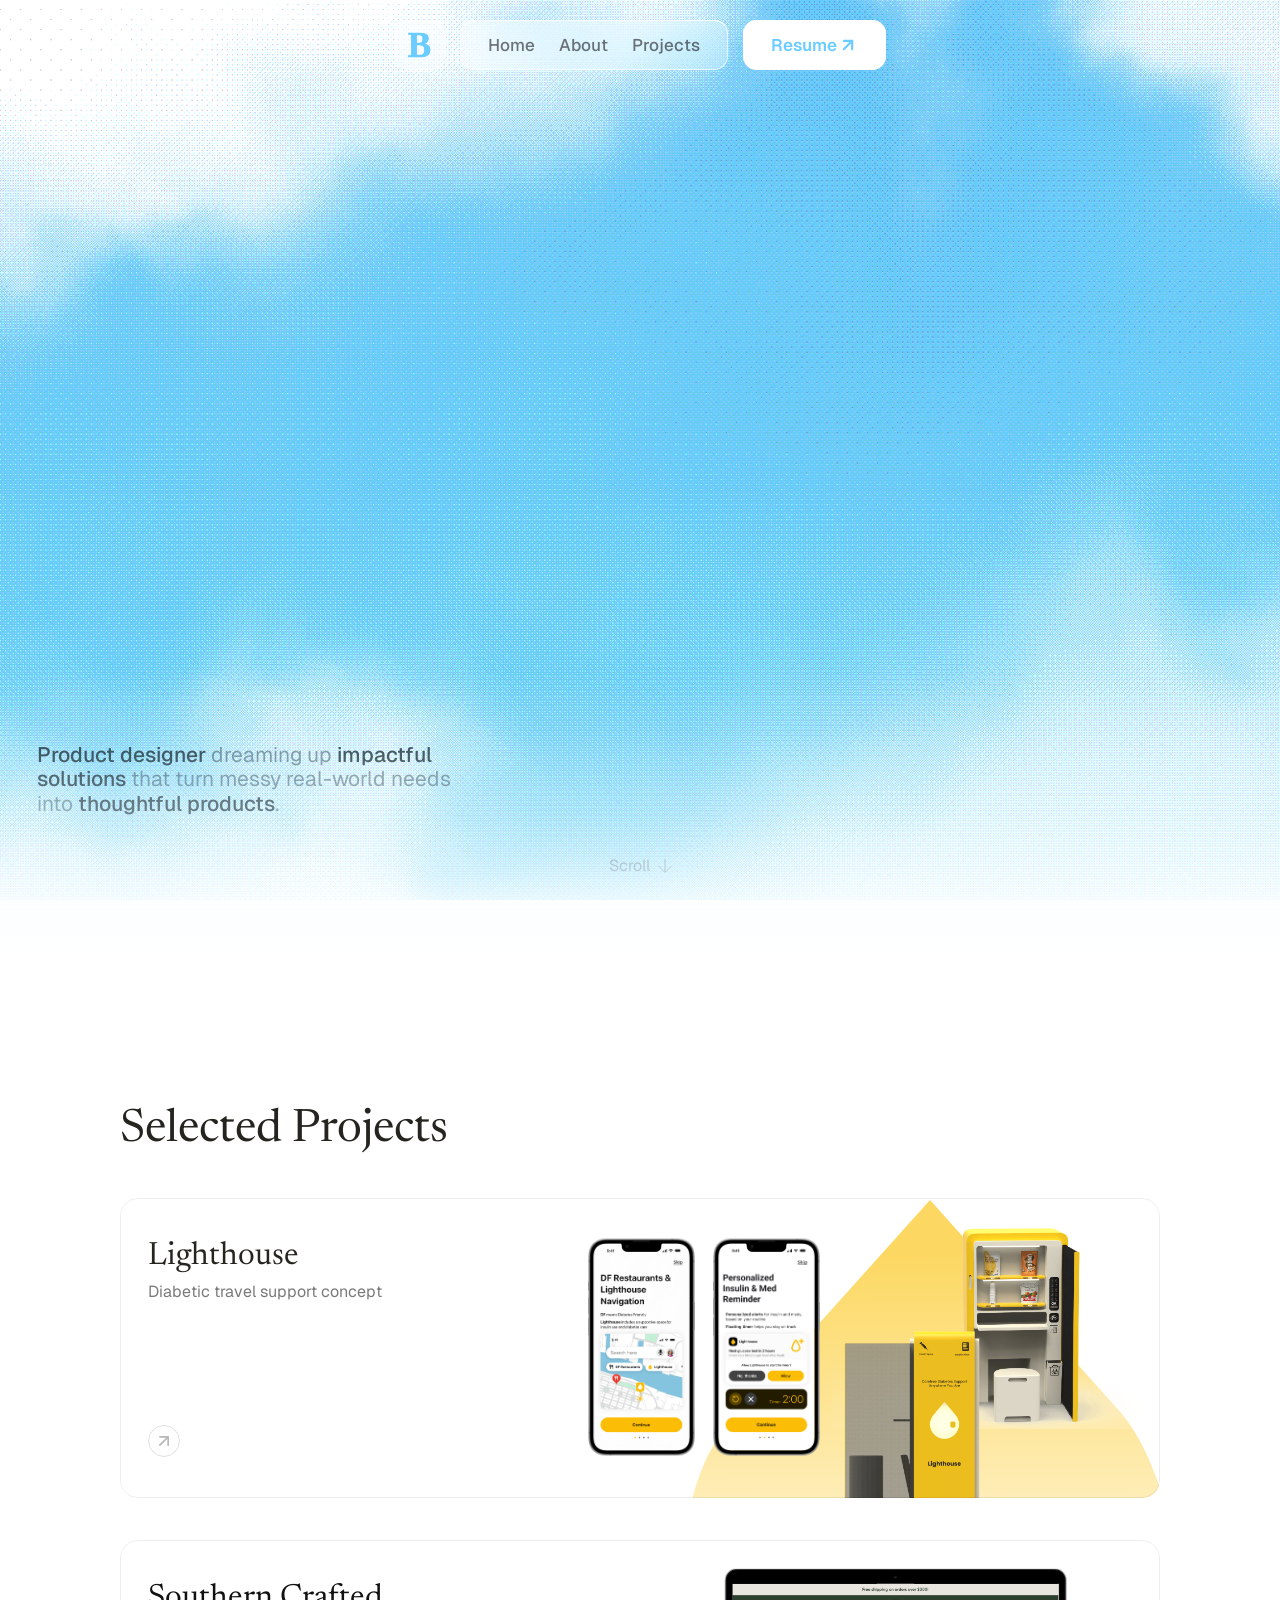
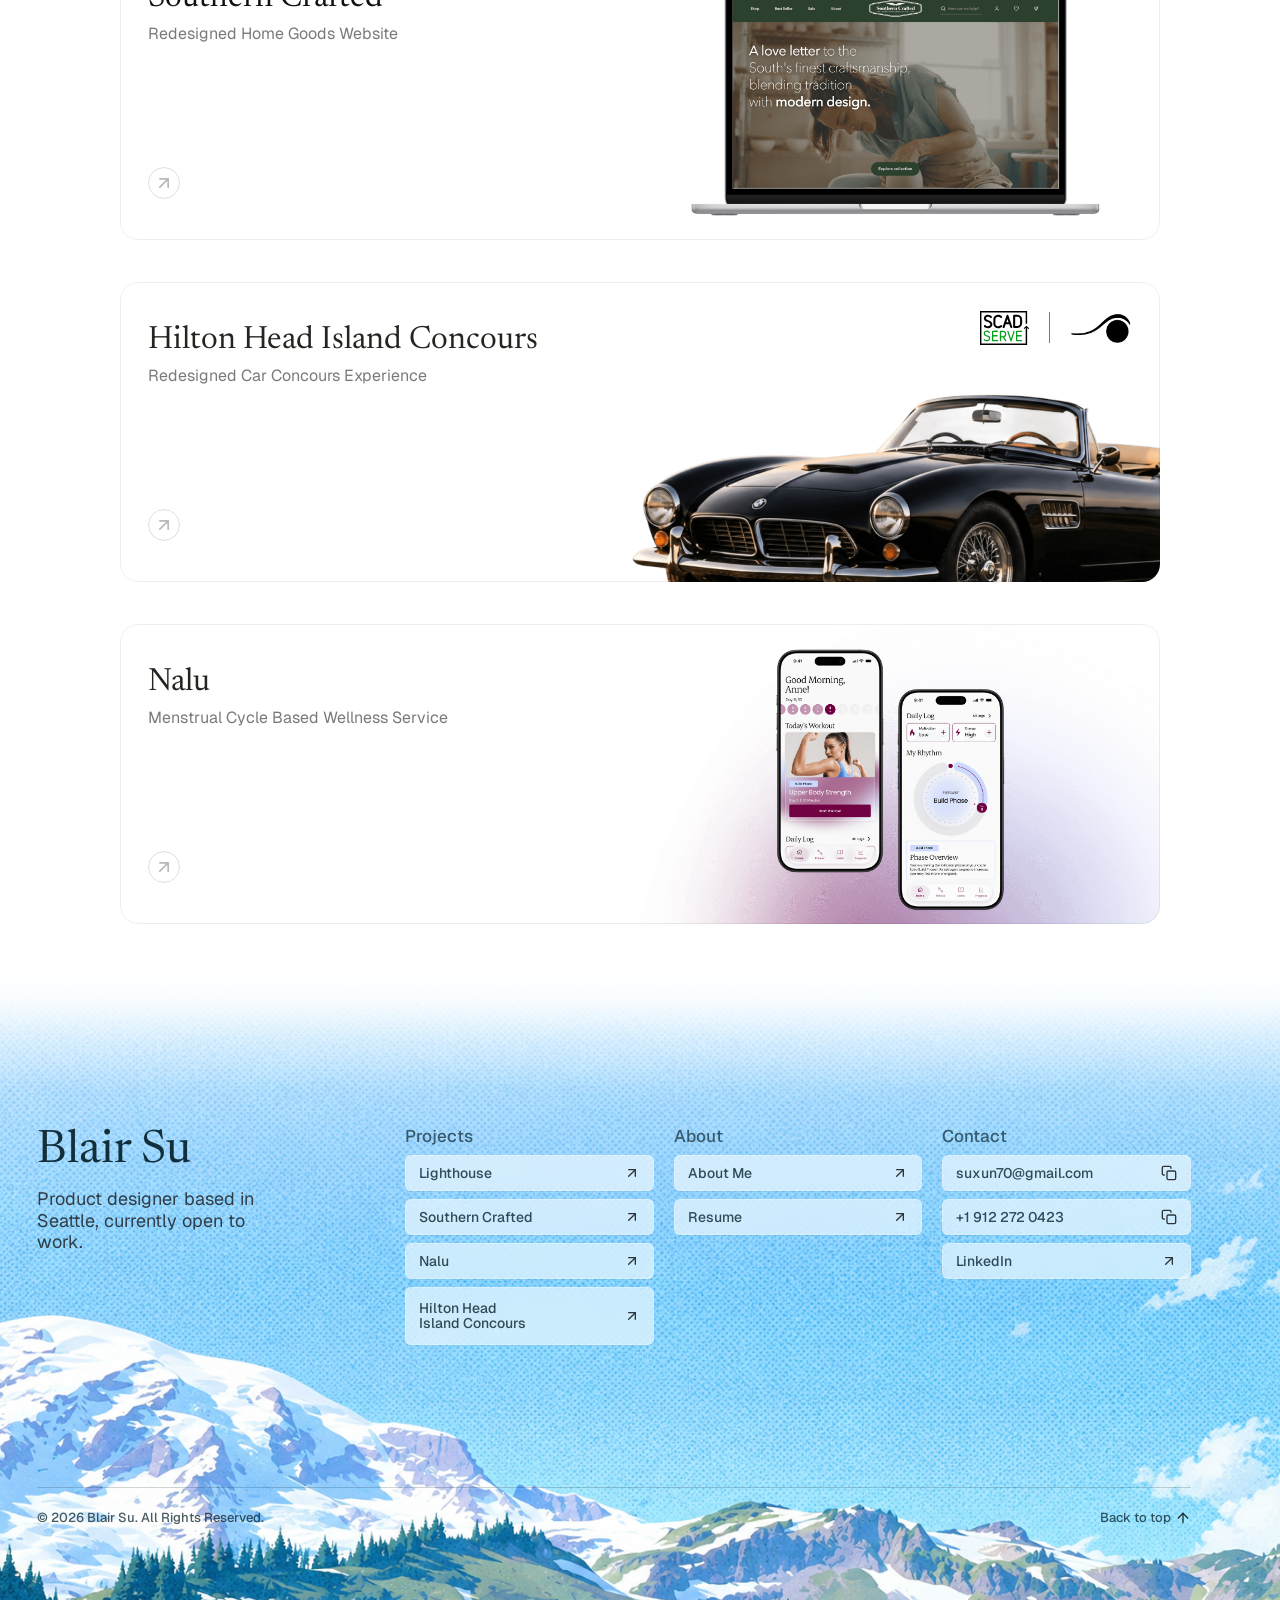
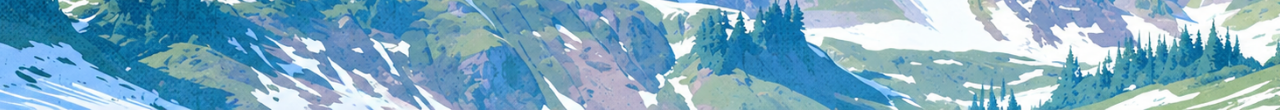
==== commit 73fcd297: "Refine desktop project artwork and mobile layout spacing" ====
--- a/index.html
+++ b/index.html
@@ -117,4 +117,4 @@
 document.addEventListener("DOMContentLoaded", initDraggables);
 </script><script>
 window.addEventListener('load',()=>{ if(window.UnicornStudio && !window.__fullBaselineUnicornInit){ window.__fullBaselineUnicornInit=true; window.UnicornStudio.init?.(); } });
-</script><script>!function(){const e=document.querySelector(".portfolio-header"),t=document.querySelector(".portfolio-header-menu-toggle"),n=document.querySelector(".portfolio-header-mobile-panel");if(!e||!t||!n)return;function o(o){e.classList.toggle("is-menu-open",o),t.setAttribute("aria-expanded",String(o)),n.setAttribute("aria-hidden",String(!o))}t.addEventListener("click",(e=>{e.preventDefault(),o(!t.getAttribute("aria-expanded")||t.getAttribute("aria-expanded")==="false")})),n.querySelectorAll("a").forEach((e=>e.addEventListener("click",()=>o(!1)))),document.addEventListener("keydown",(e=>{"Escape"===e.key&&o(!1)})),document.addEventListener("click",(r=>{e.contains(r.target)||o(!1)}))}();</script><script>!function(){history.scrollRestoration&&(history.scrollRestoration="manual");try{sessionStorage.getItem("forceHomeTop")&&(sessionStorage.removeItem("forceHomeTop"),window.scrollTo(0,0),window.addEventListener("load",(()=>window.scrollTo(0,0))))}catch(e){}document.querySelectorAll("[data-home-reload]").forEach((e=>{e.addEventListener("click",(t=>{t.preventDefault();try{sessionStorage.setItem("forceHomeTop","1")}catch(e){}const o=window.location.pathname+window.location.search;history.replaceState&&history.replaceState(null,"",o),window.scrollTo(0,0),window.location.reload()}))}))}();</script><script>!function(){document.querySelectorAll("[data-scroll-projects]").forEach((e=>{e.addEventListener("click",(t=>{const n=document.getElementById("selected-projects"),r=document.querySelector(".portfolio-header");if(!n)return;t.preventDefault();const o=r?r.getBoundingClientRect().bottom:0,c=window.scrollY+n.getBoundingClientRect().top-o-18;window.scrollTo({top:Math.max(0,c),left:0,behavior:"smooth"}),history.replaceState&&history.replaceState(null,"","#selected-projects")}))}))}();</script><script>!function(){document.querySelectorAll("[data-back-to-top]").forEach((t=>{t.addEventListener("click",(o=>{o.preventDefault(),window.scrollTo({top:0,left:0,behavior:"smooth"}),history.replaceState&&history.replaceState(null,"",window.location.pathname+window.location.search)}))}))}();</script><script>!function(){const e='<svg class="footer-check-icon" viewBox="0 0 24 24" fill="none" xmlns="http://www.w3.org/2000/svg"><path d="M20 6L9 17L4 12" stroke="currentColor" stroke-width="2.2" stroke-linecap="round" stroke-linejoin="round"/></svg>',t='<img src="./assets/footer-copy.svg" alt="" class="footer-icon footer-copy-icon">';async function o(e){if(navigator.clipboard&&window.isSecureContext)return navigator.clipboard.writeText(e);const t=document.createElement("textarea");t.value=e,t.setAttribute("readonly",""),t.style.position="fixed",t.style.top="-999px",document.body.appendChild(t),t.select(),document.execCommand("copy"),document.body.removeChild(t)}document.querySelectorAll(".footer-copy-link[data-copy-value]").forEach((n=>{let r=null;n.addEventListener("click",async c=>{c.preventDefault();const i=n.querySelector(".footer-copy-status");if(!i)return;try{await o(n.dataset.copyValue||""),i.innerHTML=e,n.setAttribute("aria-label","Copied "+(n.dataset.copyLabel||"value")),r&&clearTimeout(r),r=setTimeout(()=>{i.innerHTML=t,n.removeAttribute("aria-label")},3e3)}catch(e){i.innerHTML=t}})}))}();</script><script>!function(){var t=function(){var e=document.getElementById("content"),o=e?e.offsetTop-72:1;document.body.classList.toggle("is-content-scrolled",window.scrollY>=o)};t(),window.addEventListener("scroll",t,{passive:!0}),window.addEventListener("resize",t)}();</script><script>!function(){const e=document.querySelector(".intro-profile"),t=e&&e.querySelector(".intro-avatar");if(!e||!t)return;function n(){e.classList.remove("is-card-tilting"),t.style.transform="perspective(1000px) rotateX(0deg) rotateY(0deg)",t.style.transition="transform .4s ease-in-out, box-shadow .4s ease-in-out"}e.addEventListener("pointermove",(o=>{const r=t.getBoundingClientRect(),i=o.clientX-r.left,a=o.clientY-r.top,c=Math.min(1,Math.max(0,i/r.width)),l=Math.min(1,Math.max(0,a/r.height)),d=(l-.5)*(r.height/10),m=(.5-c)*(r.width/10);e.classList.add("is-card-tilting"),t.style.transform="perspective(1000px) rotateX("+d.toFixed(2)+"deg) rotateY("+m.toFixed(2)+"deg)",t.style.transition="transform .1s ease-out, box-shadow .1s ease-out"})),e.addEventListener("pointerleave",n),e.addEventListener("pointercancel",n)}();</script><style id="portfolio-footer-transition-position-overrides">.footer .footer-bg:after{top:0!important;height:118px!important;background:linear-gradient(180deg,#fff 0%,rgba(255,255,255,.88) 22%,rgba(255,255,255,.38) 58%,rgba(255,255,255,0) 100%)!important}.footer .footer-bg-overlay{background-image:linear-gradient(180deg,rgba(255,255,255,.76) 0%,rgba(255,255,255,.34) 24%,rgba(255,255,255,.08) 42%,rgba(255,255,255,0) 58%)!important}.footer .u-bg-img.cc-footer{object-position:center 58%!important}@media screen and (max-width:900px){.footer .u-bg-img.cc-footer{object-position:center 56%!important}}@media screen and (max-width:767px){.footer .footer-bg:after{height:98px!important;background:linear-gradient(180deg,#fff 0%,rgba(255,255,255,.82) 20%,rgba(255,255,255,.28) 54%,rgba(255,255,255,0) 100%)!important}.footer .footer-bg-overlay{background-image:linear-gradient(180deg,rgba(255,255,255,.68) 0%,rgba(255,255,255,.26) 24%,rgba(255,255,255,.06) 40%,rgba(255,255,255,0) 56%)!important}.footer .u-bg-img.cc-footer{object-position:left 54%!important}}</style><style id="portfolio-footer-content-up-overrides">.portfolio-footer-content{padding-top:156px!important}@media screen and (max-width:900px){.portfolio-footer-content{padding-top:124px!important}}@media screen and (max-width:767px){.portfolio-footer-content{padding-top:112px!important}}</style><style id="portfolio-footer-brand-gap-overrides">.portfolio-footer-brand h2{margin-bottom:14px!important}@media screen and (max-width:767px){.portfolio-footer-brand h2{margin-bottom:12px!important}}</style><link rel="stylesheet" href="./assets/selected-projects.css?v=precision-4"><script src="./assets/selected-projects.js?v=responsive-art-5" defer></script><link rel="stylesheet" href="./assets/project-refinements.css?v=mobile-card-description-14"><link rel="stylesheet" href="./assets/header-hover.css?v=mobile-project-title-16"><script src="./assets/header-scroll.js"></script></body></html>
+</script><script>!function(){const e=document.querySelector(".portfolio-header"),t=document.querySelector(".portfolio-header-menu-toggle"),n=document.querySelector(".portfolio-header-mobile-panel");if(!e||!t||!n)return;function o(o){e.classList.toggle("is-menu-open",o),t.setAttribute("aria-expanded",String(o)),n.setAttribute("aria-hidden",String(!o))}t.addEventListener("click",(e=>{e.preventDefault(),o(!t.getAttribute("aria-expanded")||t.getAttribute("aria-expanded")==="false")})),n.querySelectorAll("a").forEach((e=>e.addEventListener("click",()=>o(!1)))),document.addEventListener("keydown",(e=>{"Escape"===e.key&&o(!1)})),document.addEventListener("click",(r=>{e.contains(r.target)||o(!1)}))}();</script><script>!function(){history.scrollRestoration&&(history.scrollRestoration="manual");try{sessionStorage.getItem("forceHomeTop")&&(sessionStorage.removeItem("forceHomeTop"),window.scrollTo(0,0),window.addEventListener("load",(()=>window.scrollTo(0,0))))}catch(e){}document.querySelectorAll("[data-home-reload]").forEach((e=>{e.addEventListener("click",(t=>{t.preventDefault();try{sessionStorage.setItem("forceHomeTop","1")}catch(e){}const o=window.location.pathname+window.location.search;history.replaceState&&history.replaceState(null,"",o),window.scrollTo(0,0),window.location.reload()}))}))}();</script><script>!function(){document.querySelectorAll("[data-scroll-projects]").forEach((e=>{e.addEventListener("click",(t=>{const n=document.getElementById("selected-projects"),r=document.querySelector(".portfolio-header");if(!n)return;t.preventDefault();const o=r?r.getBoundingClientRect().bottom:0,c=window.scrollY+n.getBoundingClientRect().top-o-18;window.scrollTo({top:Math.max(0,c),left:0,behavior:"smooth"}),history.replaceState&&history.replaceState(null,"","#selected-projects")}))}))}();</script><script>!function(){document.querySelectorAll("[data-back-to-top]").forEach((t=>{t.addEventListener("click",(o=>{o.preventDefault(),window.scrollTo({top:0,left:0,behavior:"smooth"}),history.replaceState&&history.replaceState(null,"",window.location.pathname+window.location.search)}))}))}();</script><script>!function(){const e='<svg class="footer-check-icon" viewBox="0 0 24 24" fill="none" xmlns="http://www.w3.org/2000/svg"><path d="M20 6L9 17L4 12" stroke="currentColor" stroke-width="2.2" stroke-linecap="round" stroke-linejoin="round"/></svg>',t='<img src="./assets/footer-copy.svg" alt="" class="footer-icon footer-copy-icon">';async function o(e){if(navigator.clipboard&&window.isSecureContext)return navigator.clipboard.writeText(e);const t=document.createElement("textarea");t.value=e,t.setAttribute("readonly",""),t.style.position="fixed",t.style.top="-999px",document.body.appendChild(t),t.select(),document.execCommand("copy"),document.body.removeChild(t)}document.querySelectorAll(".footer-copy-link[data-copy-value]").forEach((n=>{let r=null;n.addEventListener("click",async c=>{c.preventDefault();const i=n.querySelector(".footer-copy-status");if(!i)return;try{await o(n.dataset.copyValue||""),i.innerHTML=e,n.setAttribute("aria-label","Copied "+(n.dataset.copyLabel||"value")),r&&clearTimeout(r),r=setTimeout(()=>{i.innerHTML=t,n.removeAttribute("aria-label")},3e3)}catch(e){i.innerHTML=t}})}))}();</script><script>!function(){var t=function(){var e=document.getElementById("content"),o=e?e.offsetTop-72:1;document.body.classList.toggle("is-content-scrolled",window.scrollY>=o)};t(),window.addEventListener("scroll",t,{passive:!0}),window.addEventListener("resize",t)}();</script><script>!function(){const e=document.querySelector(".intro-profile"),t=e&&e.querySelector(".intro-avatar");if(!e||!t)return;function n(){e.classList.remove("is-card-tilting"),t.style.transform="perspective(1000px) rotateX(0deg) rotateY(0deg)",t.style.transition="transform .4s ease-in-out, box-shadow .4s ease-in-out"}e.addEventListener("pointermove",(o=>{const r=t.getBoundingClientRect(),i=o.clientX-r.left,a=o.clientY-r.top,c=Math.min(1,Math.max(0,i/r.width)),l=Math.min(1,Math.max(0,a/r.height)),d=(l-.5)*(r.height/10),m=(.5-c)*(r.width/10);e.classList.add("is-card-tilting"),t.style.transform="perspective(1000px) rotateX("+d.toFixed(2)+"deg) rotateY("+m.toFixed(2)+"deg)",t.style.transition="transform .1s ease-out, box-shadow .1s ease-out"})),e.addEventListener("pointerleave",n),e.addEventListener("pointercancel",n)}();</script><style id="portfolio-footer-transition-position-overrides">.footer .footer-bg:after{top:0!important;height:118px!important;background:linear-gradient(180deg,#fff 0%,rgba(255,255,255,.88) 22%,rgba(255,255,255,.38) 58%,rgba(255,255,255,0) 100%)!important}.footer .footer-bg-overlay{background-image:linear-gradient(180deg,rgba(255,255,255,.76) 0%,rgba(255,255,255,.34) 24%,rgba(255,255,255,.08) 42%,rgba(255,255,255,0) 58%)!important}.footer .u-bg-img.cc-footer{object-position:center 58%!important}@media screen and (max-width:900px){.footer .u-bg-img.cc-footer{object-position:center 56%!important}}@media screen and (max-width:767px){.footer .footer-bg:after{height:98px!important;background:linear-gradient(180deg,#fff 0%,rgba(255,255,255,.82) 20%,rgba(255,255,255,.28) 54%,rgba(255,255,255,0) 100%)!important}.footer .footer-bg-overlay{background-image:linear-gradient(180deg,rgba(255,255,255,.68) 0%,rgba(255,255,255,.26) 24%,rgba(255,255,255,.06) 40%,rgba(255,255,255,0) 56%)!important}.footer .u-bg-img.cc-footer{object-position:left 54%!important}}</style><style id="portfolio-footer-content-up-overrides">.portfolio-footer-content{padding-top:156px!important}@media screen and (max-width:900px){.portfolio-footer-content{padding-top:124px!important}}@media screen and (max-width:767px){.portfolio-footer-content{padding-top:112px!important}}</style><style id="portfolio-footer-brand-gap-overrides">.portfolio-footer-brand h2{margin-bottom:14px!important}@media screen and (max-width:767px){.portfolio-footer-brand h2{margin-bottom:12px!important}}</style><link rel="stylesheet" href="./assets/selected-projects.css?v=precision-4"><script src="./assets/selected-projects.js?v=responsive-art-5" defer></script><link rel="stylesheet" href="./assets/project-refinements.css?v=nalu-vertical-endpoints"><link rel="stylesheet" href="./assets/header-hover.css?v=mobile-header-50"><script src="./assets/header-scroll.js"></script></body></html>
--- a/assets/project-refinements.css
+++ b/assets/project-refinements.css
@@ -37,6 +37,42 @@
   width: 960px;
   height: 300px;
   pointer-events: none;
+}
+
+/* Keep the complete desktop laptop shifted equally in every interaction state. */
+.project-southern-desktop .f-lDC1RvMN1 {
+  transform: translateX(96px);
+}
+
+/* The phones exchange high and low positions without shifting horizontally. */
+.project-nalu-desktop .f-vEbs4xjTD {
+  right: 154px;
+  top: calc(100% - 237.27px);
+  bottom: auto;
+  transform: none;
+}
+.project-nalu-desktop .f-ukKuCQCkl {
+  right: 275px;
+  top: 24px;
+  bottom: auto;
+  transform: none;
+}
+.project-nalu-desktop:is(:hover, .is-active) .f-vEbs4xjTD,
+.framer-project-card:focus-visible .project-nalu-desktop .f-vEbs4xjTD {
+  top: 24px;
+  bottom: auto;
+  transform: none;
+}
+.project-nalu-desktop:is(:hover, .is-active) .f-ukKuCQCkl,
+.framer-project-card:focus-visible .project-nalu-desktop .f-ukKuCQCkl {
+  top: calc(100% - 237.27px);
+  bottom: auto;
+  transform: none;
+}
+
+.project-hhi-desktop .project-stage,
+.project-nalu-desktop .project-stage {
+  --project-duration: .7s;
 }
 
 /* The mobile laptop is one fixed-proportion assembly, including its video screen. */
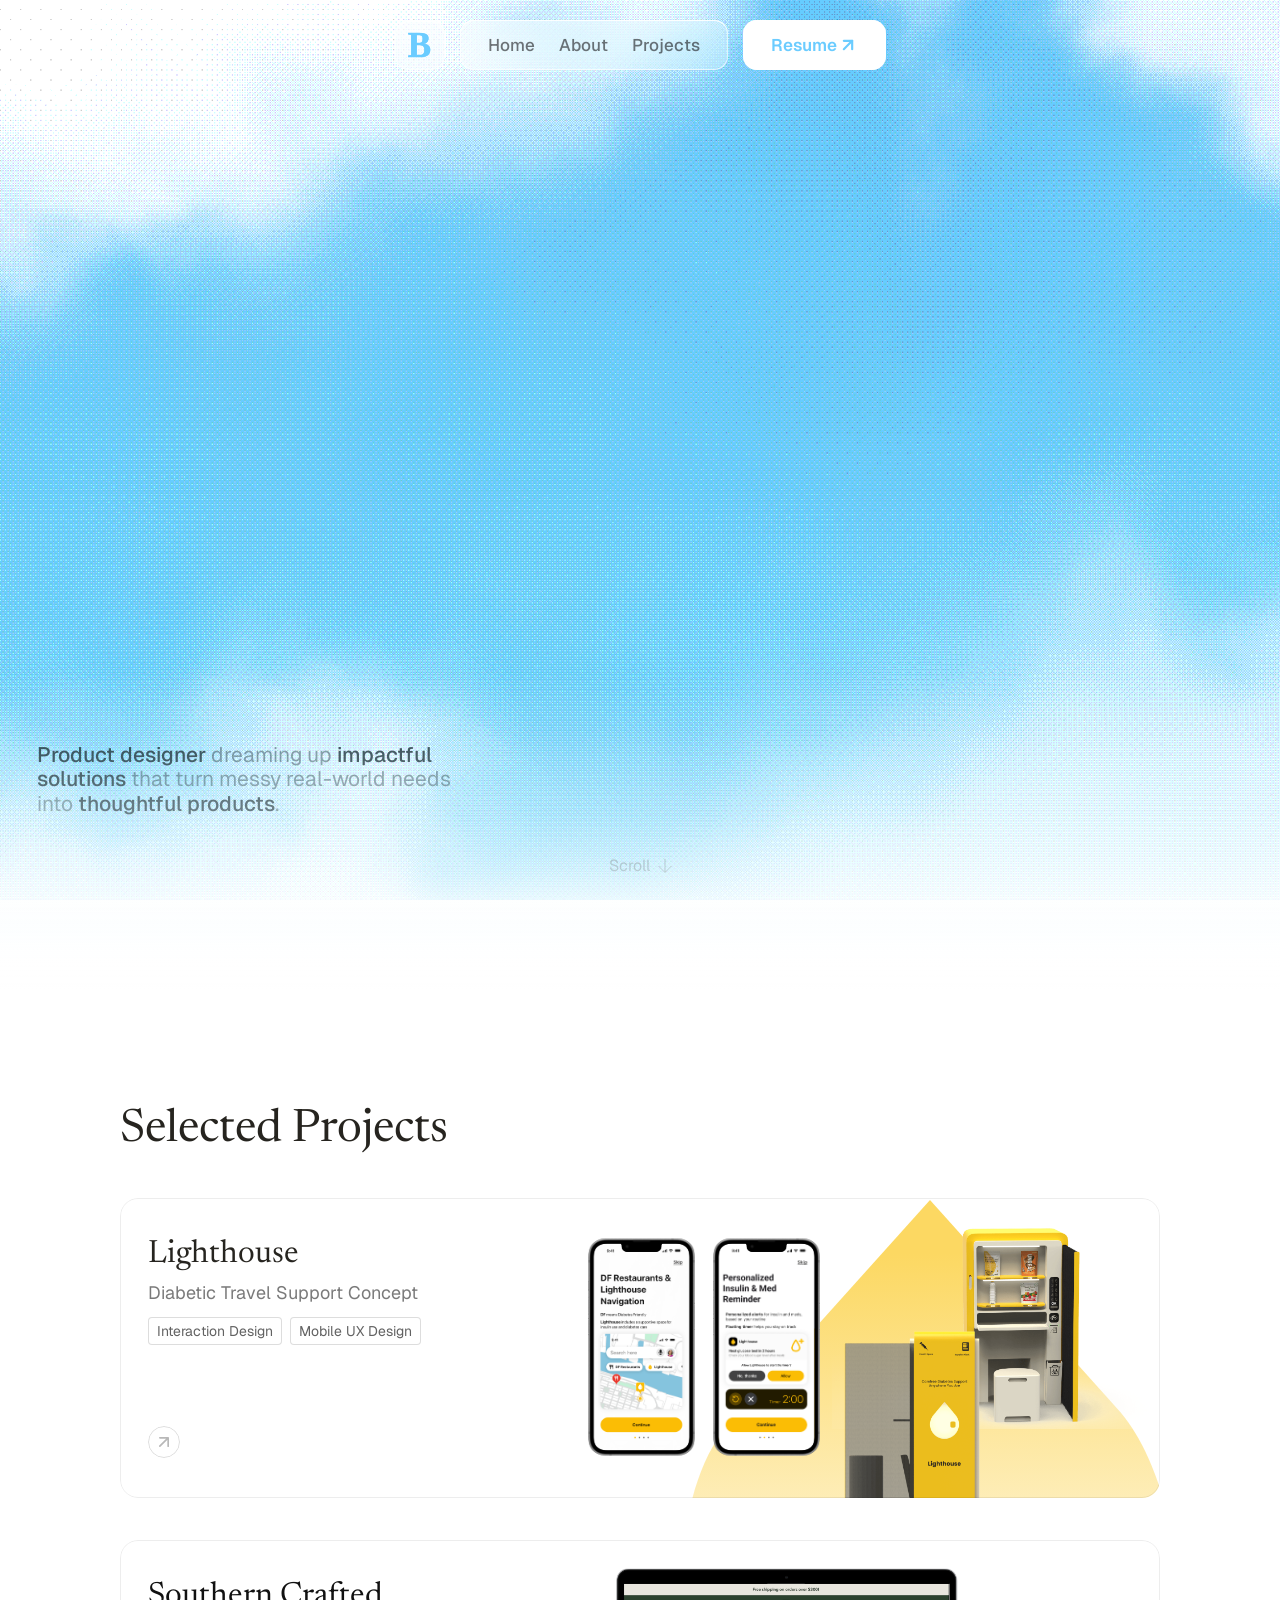
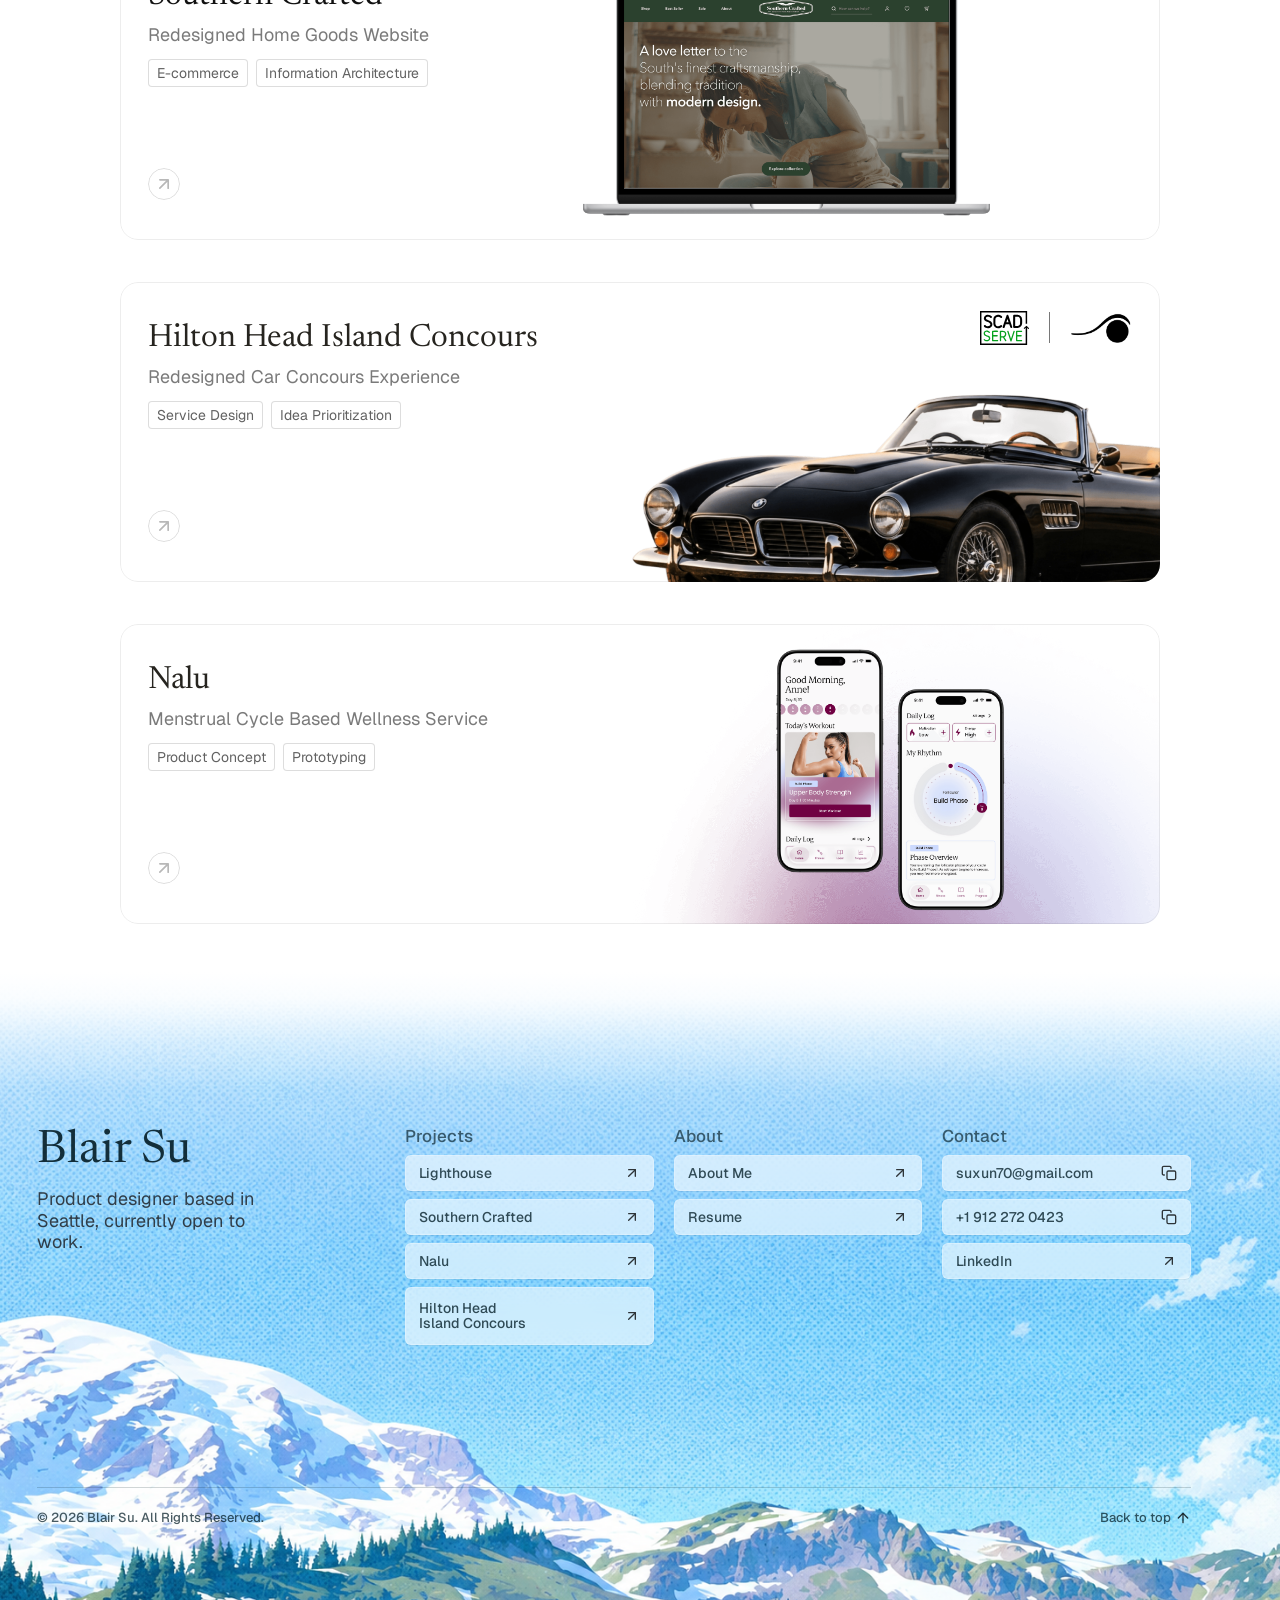
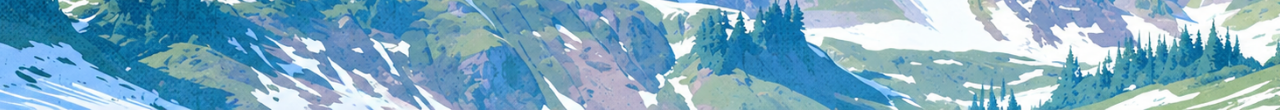
==== commit bd4fe679: "Refine project cards, About greeting, roles and adaptive header surfaces" ====
--- a/index.html
+++ b/index.html
@@ -1,4 +1,4 @@
-<!DOCTYPE html><html data-wf-domain="lw-summer-25.workos.com" data-wf-page="68596814c45473fe28c30704" data-wf-site="6849810079ba14868893d16e" lang="en" class=" w-mod-js w-mod-ix"><head><style>.wf-force-outline-none[tabindex="-1"]:focus{outline:none;}</style><meta charset="utf-8"><link href="https://cdn.prod.website-files.com" rel="preconnect" crossorigin="anonymous"><title>Blair Su</title><meta content="Portfolio of Blair Su, product designer." name="description"><meta content="Blair Su" property="og:title"><meta content="Portfolio of Blair Su, product designer." property="og:description"><meta content="https://cdn.prod.website-files.com/6849810079ba14868893d16e/684c8301754ba9470f879fbf_og-image.png" property="og:image"><meta content="Blair Su" name="twitter:title"><meta content="Portfolio of Blair Su, product designer." name="twitter:description"><meta property="og:type" content="website"><meta content="summary_large_image" name="twitter:card"><meta content="width=device-width, initial-scale=1" name="viewport"><link href="./assets/launch-week-s25.shared.750442e6f.min.css" rel="stylesheet" type="text/css" integrity="sha384-dQRC5vWZfLW7zYmuqETSEZMyh11N5Oy4UqUfQWJYR5Wnkk9+WXZctgnSPtHiJmKL" crossorigin="anonymous"><script type="text/javascript">!function(o,c){var n=c.documentElement,t=" w-mod-";n.className+=t+"js",("ontouchstart"in o||o.DocumentTouch&&c instanceof DocumentTouch)&&(n.className+=t+"touch")}(window,document);</script><link href="./assets/blair-su-favicon-b.png" rel="shortcut icon" type="image/png"><link href="./assets/blair-su-favicon-b.png" rel="apple-touch-icon"><link href="./" rel="canonical"><meta name="robots" content="index,follow"><script>!function(){var w=0,h=0,t=null;function n(){var e=window.visualViewport||{},r=[e.height,document.documentElement.clientHeight].map(function(e){return Math.round(e||0)}).filter(Boolean),i=Math.round(e.width||document.documentElement.clientWidth||window.innerWidth||0),o=Math.round((screen&&screen.height)||0),a=Math.max.apply(Math,r);if(o&&matchMedia("(hover:none) and (pointer:coarse)").matches&&i<=1500){var c=i<768?28:20,l=Math.round(o*(i<768?.88:.88));a=Math.max(a,Math.min(l,a+c))}return{width:i,height:a}}function r(){var e=n();if(!e.height)return;if(!w||Math.abs(e.width-w)>8){w=e.width;h=e.height}else h=Math.max(h,e.height);document.documentElement.style.setProperty("--hero-mobile-height",h+"px")}function i(){t&&clearTimeout(t),t=setTimeout(r,180)}r(),setTimeout(r,80),setTimeout(r,450),window.addEventListener("resize",i,{passive:!0}),window.addEventListener("orientationchange",function(){w=0,h=0,setTimeout(r,240)},{passive:!0}),window.visualViewport&&window.visualViewport.addEventListener("resize",i,{passive:!0})}();</script><script>!function(){var p=navigator.platform||"",u=navigator.userAgent||"",i=/iPad/.test(u)||p==="iPad"||(p==="MacIntel"&&navigator.maxTouchPoints>1);if(i)document.documentElement.classList.add("is-ipad")}();</script></head><body class="loaded"><div class="header-blur-layer"></div><nav class="portfolio-header" aria-label="Portfolio navigation"><div class="portfolio-header-layout"><a class="portfolio-header-logo-link" href="./" data-home-reload aria-label="Home"><span class="portfolio-header-logo-text" aria-hidden="true">B</span></a><div class="portfolio-header-liquid" aria-label="Primary navigation"><a class="portfolio-header-nav-link" href="./" data-home-reload>Home</a><a class="portfolio-header-nav-link" href="./about.html">About</a><a class="portfolio-header-nav-link" href="#selected-projects" data-scroll-projects>Projects</a></div><a class="portfolio-header-resume-link" href="#resume" aria-label="Resume"><span>Resume</span><svg class="portfolio-header-resume-arrow" width="24" height="24" viewBox="0 0 24 24" fill="none" xmlns="http://www.w3.org/2000/svg" aria-hidden="true"><path d="M7 17L17 7" stroke="currentColor" stroke-width="2" stroke-linecap="round" stroke-linejoin="round"/><path d="M7 7H17V17" stroke="currentColor" stroke-width="2" stroke-linecap="round" stroke-linejoin="round"/></svg></a><button class="portfolio-header-menu-toggle" type="button" aria-label="Open menu" aria-expanded="false" aria-controls="portfolio-mobile-menu"><span></span><span></span><span></span></button><div class="portfolio-header-mobile-panel" id="portfolio-mobile-menu" aria-hidden="true"><div class="portfolio-mobile-menu-inner"><nav class="portfolio-mobile-menu-primary" aria-label="Mobile primary navigation"><a class="portfolio-header-mobile-link portfolio-mobile-main-link" href="./" data-home-reload>Home</a><a class="portfolio-header-mobile-link portfolio-mobile-main-link" href="./about.html">About</a></nav><section class="portfolio-mobile-menu-section" aria-label="Project navigation"><h2 class="portfolio-mobile-menu-section-title">Project</h2><a class="portfolio-mobile-project-link" href="./project-1-lighthouse/"><span class="portfolio-mobile-project-icon-wrap"><img src="./assets/mobile-menu-project-icon.svg" alt="" class="portfolio-mobile-project-icon"></span><span class="portfolio-mobile-project-title">Lighthouse<span class="portfolio-mobile-project-time">5 min</span></span></a><a class="portfolio-mobile-project-link" href="./project-2-southerncrafted/"><span class="portfolio-mobile-project-icon-wrap"><img src="./assets/southern-crafted-logo.svg" alt="" class="portfolio-mobile-project-icon"></span><span class="portfolio-mobile-project-title">Southern Crafted<span class="portfolio-mobile-project-time">5 min</span></span></a><a class="portfolio-mobile-project-link" href="./project-3-hhi/"><span class="portfolio-mobile-project-icon-wrap"><img src="./assets/mobile-menu-hhi.png" alt="" class="portfolio-mobile-project-icon"></span><span class="portfolio-mobile-project-title">Hilton Head Island Concours<span class="portfolio-mobile-project-time">4 min</span></span></a><a class="portfolio-mobile-project-link" href="./project-4-nalu/"><span class="portfolio-mobile-project-icon-wrap"><img src="./assets/mobile-menu-nalu.png" alt="" class="portfolio-mobile-project-icon"></span><span class="portfolio-mobile-project-title">Nalu<span class="portfolio-mobile-project-time">3 min</span></span></a></section><section class="portfolio-mobile-menu-section cc-other" aria-label="Other navigation"><h2 class="portfolio-mobile-menu-section-title">Other</h2><a class="portfolio-header-mobile-link portfolio-mobile-other-link cc-resume" href="#resume"><span>Resume</span><svg class="portfolio-header-mobile-arrow" width="18" height="18" viewBox="0 0 24 24" fill="none" xmlns="http://www.w3.org/2000/svg" aria-hidden="true"><path d="M7 17L17 7" stroke="currentColor" stroke-width="2" stroke-linecap="round" stroke-linejoin="round"/><path d="M7 7H17V17" stroke="currentColor" stroke-width="2" stroke-linecap="round" stroke-linejoin="round"/></svg></a></section></div></div></div></nav><div class="page-wrapper"><div class="w-embed"><style>
+<!DOCTYPE html><html data-wf-domain="lw-summer-25.workos.com" data-wf-page="68596814c45473fe28c30704" data-wf-site="6849810079ba14868893d16e" lang="en" class=" w-mod-js w-mod-ix"><head><style>.wf-force-outline-none[tabindex="-1"]:focus{outline:none;}</style><meta charset="utf-8"><link href="https://cdn.prod.website-files.com" rel="preconnect" crossorigin="anonymous"><title>Blair Su</title><meta content="Portfolio of Blair Su, product designer." name="description"><meta content="Blair Su" property="og:title"><meta content="Portfolio of Blair Su, product designer." property="og:description"><meta content="https://cdn.prod.website-files.com/6849810079ba14868893d16e/684c8301754ba9470f879fbf_og-image.png" property="og:image"><meta content="Blair Su" name="twitter:title"><meta content="Portfolio of Blair Su, product designer." name="twitter:description"><meta property="og:type" content="website"><meta content="summary_large_image" name="twitter:card"><meta content="width=device-width, initial-scale=1" name="viewport"><link href="./assets/launch-week-s25.shared.750442e6f.min.css" rel="stylesheet" type="text/css" integrity="sha384-dQRC5vWZfLW7zYmuqETSEZMyh11N5Oy4UqUfQWJYR5Wnkk9+WXZctgnSPtHiJmKL" crossorigin="anonymous"><script type="text/javascript">!function(o,c){var n=c.documentElement,t=" w-mod-";n.className+=t+"js",("ontouchstart"in o||o.DocumentTouch&&c instanceof DocumentTouch)&&(n.className+=t+"touch")}(window,document);</script><link href="./assets/blair-su-favicon-b.png" rel="shortcut icon" type="image/png"><link href="./assets/blair-su-favicon-b.png" rel="apple-touch-icon"><link href="./" rel="canonical"><meta name="robots" content="index,follow"><script>!function(){var w=0,h=0,t=null;function n(){var e=window.visualViewport||{},r=[e.height,document.documentElement.clientHeight].map(function(e){return Math.round(e||0)}).filter(Boolean),i=Math.round(e.width||document.documentElement.clientWidth||window.innerWidth||0),o=Math.round((screen&&screen.height)||0),a=Math.max.apply(Math,r);if(o&&matchMedia("(hover:none) and (pointer:coarse)").matches&&i<=1500){var c=i<768?28:20,l=Math.round(o*(i<768?.88:.88));a=Math.max(a,Math.min(l,a+c))}return{width:i,height:a}}function r(){var e=n();if(!e.height)return;if(!w||Math.abs(e.width-w)>8){w=e.width;h=e.height}else h=Math.max(h,e.height);document.documentElement.style.setProperty("--hero-mobile-height",h+"px")}function i(){t&&clearTimeout(t),t=setTimeout(r,180)}r(),setTimeout(r,80),setTimeout(r,450),window.addEventListener("resize",i,{passive:!0}),window.addEventListener("orientationchange",function(){w=0,h=0,setTimeout(r,240)},{passive:!0}),window.visualViewport&&window.visualViewport.addEventListener("resize",i,{passive:!0})}();</script><script>!function(){var p=navigator.platform||"",u=navigator.userAgent||"",i=/iPad/.test(u)||p==="iPad"||(p==="MacIntel"&&navigator.maxTouchPoints>1);if(i)document.documentElement.classList.add("is-ipad")}();</script></head><body class="loaded"><div class="header-blur-layer"></div><nav class="portfolio-header" aria-label="Portfolio navigation"><div class="portfolio-header-layout"><a class="portfolio-header-logo-link" href="./" data-home-reload aria-label="Home"><span class="portfolio-header-logo-text" aria-hidden="true">B</span></a><div class="portfolio-header-liquid" aria-label="Primary navigation"><a class="portfolio-header-nav-link" href="./" data-home-reload>Home</a><a class="portfolio-header-nav-link" href="./about.html">About</a><a class="portfolio-header-nav-link" href="#selected-projects" data-scroll-projects>Projects</a></div><a class="portfolio-header-resume-link" href="https://docs.google.com/document/d/1EQt0uCxezmY4o4NZ14qj3Sk8BYZWphJlj4wIumuw6OQ/edit?usp=sharing" target="_blank" rel="noopener noreferrer" aria-label="Resume"><span>Resume</span><svg class="portfolio-header-resume-arrow" width="24" height="24" viewBox="0 0 24 24" fill="none" xmlns="http://www.w3.org/2000/svg" aria-hidden="true"><path d="M7 17L17 7" stroke="currentColor" stroke-width="2" stroke-linecap="round" stroke-linejoin="round"/><path d="M7 7H17V17" stroke="currentColor" stroke-width="2" stroke-linecap="round" stroke-linejoin="round"/></svg></a><button class="portfolio-header-menu-toggle" type="button" aria-label="Open menu" aria-expanded="false" aria-controls="portfolio-mobile-menu"><span></span><span></span><span></span></button><div class="portfolio-header-mobile-panel" id="portfolio-mobile-menu" aria-hidden="true"><div class="portfolio-mobile-menu-inner"><nav class="portfolio-mobile-menu-primary" aria-label="Mobile primary navigation"><a class="portfolio-header-mobile-link portfolio-mobile-main-link" href="./" data-home-reload>Home</a><a class="portfolio-header-mobile-link portfolio-mobile-main-link" href="./about.html">About</a></nav><section class="portfolio-mobile-menu-section" aria-label="Project navigation"><h2 class="portfolio-mobile-menu-section-title">Project</h2><a class="portfolio-mobile-project-link" href="./project-1-lighthouse/"><span class="portfolio-mobile-project-icon-wrap"><img src="./assets/mobile-menu-project-icon.svg" alt="" class="portfolio-mobile-project-icon"></span><span class="portfolio-mobile-project-title">Lighthouse<span class="portfolio-mobile-project-time">5 min</span></span></a><a class="portfolio-mobile-project-link" href="./project-2-southerncrafted/"><span class="portfolio-mobile-project-icon-wrap"><img src="./assets/southern-crafted-logo.svg" alt="" class="portfolio-mobile-project-icon"></span><span class="portfolio-mobile-project-title">Southern Crafted<span class="portfolio-mobile-project-time">5 min</span></span></a><a class="portfolio-mobile-project-link" href="./project-3-hhi/"><span class="portfolio-mobile-project-icon-wrap"><img src="./assets/mobile-menu-hhi.png" alt="" class="portfolio-mobile-project-icon"></span><span class="portfolio-mobile-project-title">Hilton Head Island Concours<span class="portfolio-mobile-project-time">4 min</span></span></a><a class="portfolio-mobile-project-link" href="./project-4-nalu/"><span class="portfolio-mobile-project-icon-wrap"><img src="./assets/mobile-menu-nalu.png" alt="" class="portfolio-mobile-project-icon"></span><span class="portfolio-mobile-project-title">Nalu<span class="portfolio-mobile-project-time">3 min</span></span></a></section><section class="portfolio-mobile-menu-section cc-other" aria-label="Other navigation"><h2 class="portfolio-mobile-menu-section-title">Other</h2><a class="portfolio-header-mobile-link portfolio-mobile-other-link cc-resume" href="https://docs.google.com/document/d/1EQt0uCxezmY4o4NZ14qj3Sk8BYZWphJlj4wIumuw6OQ/edit?usp=sharing" target="_blank" rel="noopener noreferrer"><span>Resume</span><svg class="portfolio-header-mobile-arrow" width="18" height="18" viewBox="0 0 24 24" fill="none" xmlns="http://www.w3.org/2000/svg" aria-hidden="true"><path d="M7 17L17 7" stroke="currentColor" stroke-width="2" stroke-linecap="round" stroke-linejoin="round"/><path d="M7 7H17V17" stroke="currentColor" stroke-width="2" stroke-linecap="round" stroke-linejoin="round"/></svg></a></section></div></div></div></nav><div class="page-wrapper"><div class="w-embed"><style>
 :root{--in-out-quint: cubic-bezier(.645, .045, .355, 1)}*{-webkit-font-smoothing:antialiased;-moz-osx-font-smoothing:grayscale}a{color:inherit;text-decoration:inherit;font-size:inherit}.hero-cloud.cc-1{animation:cloud_effect 5s ease-in infinite}.hero-cloud.cc-2{animation:cloud_effect 10s ease-in infinite}.hero-cloud.cc-3{animation:cloud_effect 15s ease-in infinite}.hero-cloud.cc-4{animation:cloud_effect 20s ease-in infinite}@keyframes cloud_effect{0%{opacity:0;transform:scale(1)}25%,75%{opacity:1}to{transform:scale(3);opacity:0}}.paused .hero-cloud{animation-play-state:paused!important}.hero-bg{animation:bgIn 1.2s ease-in backwards;animation-delay:.1s}@keyframes bgIn{0%{opacity:0}to{opacity:1}}.hero-title canvas{opacity:0;animation:logoReveal 1.8s var(--in-out-quint) forwards;animation-delay:.2s;animation-play-state:paused}.loaded .hero-title canvas{animation-play-state:running}@keyframes logoReveal{0%{opacity:0;transform:scale(.8) translateY(30px)}to{opacity:1;transform:scale(1) translateY(0)}}@keyframes fadeIn{0%{opacity:0}to{opacity:1}}@keyframes windowIn{0%{opacity:0;transform:scale(.98) translateY(20px)}to{opacity:1;transform:scale(1) translateY(0)}}.card-arrow-underline{transform:scaleX(0);transition:transform .25s var(--in-out-quint);transform-origin:left}.card-arrow-icon{transition:transform .25s var(--in-out-quint);will-change:transform}@media (hover: hover){.launch-card-content:hover .card-arrow-underline{transform:scaleX(1)}.launch-card-content:hover .card-arrow-icon{transform:translate(2px) translateY(-2px);transition-delay:.1s}}.ak-textfield::-moz-placeholder{-moz-transition:all .65s ease-in-out .2s;transition:all .65s ease-in-out .2s}.ak-card,.ak-primarybutton,.field-group,.ak-label,.ak-textfield,.ak-textfield::placeholder,.u-bg-img.cc-1,.u-bg-img.cc-2,.u-bg-img.cc-3{transition:all .65s ease-in-out .2s}.custom-css-1,.custom-css-2,.custom-css-3{transition-delay:.4s}.example-2 .custom-css-1{opacity:0}.example-2 .custom-css-2{opacity:1}.example-2 .custom-css-3{opacity:0}.example-2 .ak-card{background-color:#dcdcdc;border-radius:0}.example-2 .ak-primarybutton{background-color:#d9d9d9;box-shadow:-1.636px -1.636px 0 1.091px #797979 inset,-2.182px -2.182px 0 3.273px #a9a9a9 inset,2.182px 2.182px 0 1.091px #d9d9d9 inset,2.182px 2.182px 0 3.273px #fff inset}.example-2 .ak-label{opacity:0}.example-2 .field-group.cc-email{transform:translateY(-19px)}.example-2 .ak-textfield{border-radius:0}.example-2 .ak-textfield::-moz-placeholder{color:#000}.example-2 .ak-textfield::placeholder{color:#000}.example-2 .u-bg-img.cc-2{opacity:1}.example-2 .u-bg-img.cc-1,.example-2 .u-bg-img.cc-3,.example-3 .custom-css-1,.example-3 .custom-css-2{opacity:0}.example-3 .custom-css-3{opacity:1}.example-3 .ak-card{background-color:#fff;border-radius:0}.example-3 .ak-primarybutton{background-color:#ffe1b0;box-shadow:-1px -1px 0 2px #797979 inset,1px 1px 0 2px #fff inset}.example-3 .ak-label{opacity:0}.example-3 .field-group.cc-email{transform:translateY(-19px)}.example-3 .ak-textfield{border-radius:0;border:1px solid transparent;border-bottom:1px solid #000;padding-left:0}.example-3 .ak-textfield::-moz-placeholder{color:#000}.example-3 .ak-textfield::placeholder{color:#000}.example-3 .u-bg-img.cc-2,.example-3 .u-bg-img.cc-1{opacity:0}.example-3 .u-bg-img.cc-3{opacity:1}.feature-flag-panel-item.cc-beta .feature-flag-switch{cursor:pointer}.feature-flag-panel{transition:transform .45s ease-in-out,opacity .45s ease-in-out;transition-delay:.1s;transform:translate(12px);opacity:0}.feature-flag-switch-inner{transition:transform .18s var(--in-out-quint)}.feature-flag-switch{transition:background-color .18s var(--in-out-quint)}.feature-flag-switch.cc-on{background-color:#d8dbff}.feature-flag-switch.cc-on .feature-flag-switch-inner{transform:translate(29px)}.swim-club-search,.swim-club-card,.swim-club-divider,.swim-club-switch{transition:all .45s var(--in-out-quint)}.swim-club-inner .swim-club-switch{transform:translateY(-20px);opacity:0}.swim-club-inner .swim-club-search,.swim-club-inner .swim-club-divider{transform:translateY(-100px)}.swim-club-inner .swim-club-divider:first-of-type{opacity:0;transform:translateY(0)}.swim-club-inner .swim-club-card{transform:translateY(-100px)}.visible .feature-flag-panel{transform:translate(0);opacity:1}.beta .swim-club-inner .swim-club-switch{transform:translateY(0);opacity:1}.beta .swim-club-inner .swim-club-search,.beta .swim-club-inner .swim-club-divider{transform:translateY(0)}.beta .swim-club-inner .swim-club-divider:first-of-type{opacity:1;transform:translateY(0)}.beta .swim-club-inner .swim-club-card{transform:translateY(0)}.analytics-item{transform:translateY(-20px) scale(.95);opacity:0;transition:transform .45s var(--in-out-quint),opacity .45s var(--in-out-quint);transition-delay:0s}.analytics-row-border{opacity:0;transition:opacity .3s var(--in-out-quint)}.intro .analytics-item.cc-1{transition-delay:.1s}.intro .analytics-item.cc-2{transition-delay:.2s}.intro .analytics-item.cc-3{transition-delay:.3s}.intro .analytics-item.cc-4{transition-delay:.4s}.intro .analytics-item{transform:translateY(0) scale(1);opacity:1}.analytics-switch-toggle{transition:transform .24s var(--in-out-quint)}.analytics-switch{transition:background-color .24s var(--in-out-quint)}.analytics-data-stream{opacity:0;transition:opacity .3s var(--in-out-quint)}.on .analytics-row-border{opacity:1}.on .analytics-switch-toggle{transform:translate(42px)}.on.cc-ga .analytics-switch{background-color:#ffc382}.on.cc-segment .analytics-switch{background-color:#afdbc6}.on .analytics-data-stream{opacity:1}.ga-stream-bar{animation:scaleY 2s ease-in-out infinite;animation-play-state:paused}.ga-stream-row:nth-child(1) .ga-stream-bar:nth-child(1){height:30px;opacity:1}.ga-stream-row:nth-child(1) .ga-stream-bar:nth-child(2){height:46px;opacity:.75;animation-delay:.7s}.ga-stream-row:nth-child(1) .ga-stream-bar:nth-child(3){height:40px;opacity:.5;animation-delay:.3s}.ga-stream-row:nth-child(1) .ga-stream-bar:nth-child(4){height:46px;opacity:1;animation-delay:1.1s}.ga-stream-row:nth-child(1) .ga-stream-bar:nth-child(5){height:30px;opacity:.75;animation-delay:.5s}.ga-stream-row:nth-child(1) .ga-stream-bar:nth-child(6){height:40px;opacity:.5;animation-delay:.9s}.ga-stream-row:nth-child(1) .ga-stream-bar:nth-child(7){height:46px;opacity:1;animation-delay:.2s}.ga-stream-row:nth-child(1) .ga-stream-bar:nth-child(8){height:30px;opacity:.75;animation-delay:1.3s}.ga-stream-row:nth-child(1) .ga-stream-bar:nth-child(9){height:40px;opacity:.5;animation-delay:.6s}.ga-stream-row:nth-child(1) .ga-stream-bar:nth-child(10){height:46px;opacity:1;animation-delay:.4s}.ga-stream-row:nth-child(1) .ga-stream-bar:nth-child(11){height:30px;opacity:.75;animation-delay:1s}.ga-stream-row:nth-child(1) .ga-stream-bar:nth-child(12){height:40px;opacity:.5;animation-delay:.8s}.ga-stream-row:nth-child(2) .ga-stream-bar:nth-child(1){height:30px;opacity:1}.ga-stream-row:nth-child(2) .ga-stream-bar:nth-child(2){height:46px;opacity:.75;animation-delay:.7s}.ga-stream-row:nth-child(2) .ga-stream-bar:nth-child(3){height:40px;opacity:.5;animation-delay:.3s}.ga-stream-row:nth-child(2) .ga-stream-bar:nth-child(4){height:46px;opacity:1;animation-delay:1.1s}.ga-stream-row:nth-child(2) .ga-stream-bar:nth-child(5){height:30px;opacity:.75;animation-delay:.5s}.ga-stream-row:nth-child(2) .ga-stream-bar:nth-child(6){height:40px;opacity:.5;animation-delay:.9s}.ga-stream-row:nth-child(2) .ga-stream-bar:nth-child(7){height:46px;opacity:1;animation-delay:.2s}.ga-stream-row:nth-child(2) .ga-stream-bar:nth-child(8){height:30px;opacity:.75;animation-delay:1.3s}.ga-stream-row:nth-child(2) .ga-stream-bar:nth-child(9){height:40px;opacity:.5;animation-delay:.6s}.ga-stream-row:nth-child(2) .ga-stream-bar:nth-child(10){height:46px;opacity:1;animation-delay:.4s}.ga-stream-row:nth-child(2) .ga-stream-bar:nth-child(11){height:30px;opacity:.75;animation-delay:1s}.ga-stream-row:nth-child(2) .ga-stream-bar:nth-child(12){height:40px;opacity:.5;animation-delay:.8s}@keyframes scaleY{0%,to{transform:scaleY(.85)}50%{transform:scaleY(1)}}.ga-stream{animation:stream 10s linear infinite;animation-play-state:paused}@keyframes stream{0%{transform:translate(0)}to{transform:translate(-50%)}}.segment-stream-item{animation:stream 10s linear infinite;animation-play-state:paused;position:relative}.segment-stream-item:nth-child(2){animation-duration:8s;left:-45px}.segment-stream-item:nth-child(3){animation-duration:9s;left:-20px}.segment-stream-item:nth-child(4){animation-duration:9s;left:-5px}.visible .segment-stream-item,.visible .ga-stream,.visible .ga-stream-bar{animation-play-state:running}.blinking{animation:blink 1.2s infinite}@keyframes blink{0%{opacity:1}50%{opacity:.6}}.cli-otp-window{transform:translateY(50%) scale(.9);transition:transform .45s var(--in-out-quint)}.cli-window{transform:translateY(0);transition:transform .45s var(--in-out-quint)}.open .cli-window{transform:translateY(40%)}.open .cli-otp-window{transform:translateY(0) scale(1)}.open .cli-cursor.cc-2{background-color:transparent;animation:none}.cli-otp-field{transition:all .2s ease}.cli-otp-letter{opacity:0;transition:opacity .2s ease}.cli-otp-field.active{box-shadow:0 0 0 2px #6dc8df}.cli-otp-field.filled .cli-otp-letter{opacity:1}.cli-success-text{opacity:0;transform:translateY(10px);transition:opacity .45s var(--in-out-quint),transform .45s var(--in-out-quint)}.cli-window-success{opacity:0;transition:opacity .2s var(--in-out-quint)}.success .cli-window-success{opacity:1}.success .cli-success-text{opacity:1;transform:translateY(0)}.success .cli-success-check path{stroke-dasharray:30;stroke-dashoffset:30;animation:check .45s var(--in-out-quint) both}@keyframes check{0%{stroke-dashoffset:100%}to{stroke-dashoffset:0%}}.cli-restart div{cursor:pointer}.next-launch-wrap .countdown{margin-top:32px}.next-launch-wrap .countdown-figure{font-size:64px;opacity:.8}.next-launch-wrap .countdown-label{font-size:22px;opacity:.8}.next-launch-wrap .countdown-cell{padding-top:24px;padding-bottom:24px}@media (max-width: 767px){.next-launch-wrap .countdown{margin-top:32px}.next-launch-wrap .countdown-figure{font-size:32px;opacity:.8}.next-launch-wrap .countdown-label{font-size:16px;opacity:.8}.next-launch-wrap .countdown-cell{padding-top:14px;padding-bottom:14px}}.launch-card.cc-next-launch{-webkit-mask-image:linear-gradient(to bottom,rgb(0,0,0) 40%,rgba(0,0,0,0) 90%);mask-image:linear-gradient(to bottom,#000 40%,#0000 90%)}@media (max-width: 479px){.launch-card .window{padding:0;box-shadow:none}.launch-card .window-inner{border:none}.launch-card .launch-card-inner{border-radius:0}.launch-card .window-top{margin-right:0;margin-left:0;border-bottom:1px solid #000}.cli-otp-window{transform:translateY(10%) scale(.6)}.open .cli-otp-window{transform:translateY(0) scale(.7)}.open .cli-window{transform:translateY(25%)}}
 </style><style>@import url("https://fonts.googleapis.com/css2?family=Geist:wght@400;500;600&family=Newsreader:opsz,wght@6..72,400&display=swap");body{font-family:Geist,Arial,sans-serif}.portfolio-header{z-index:2147483647!important;position:fixed;top:42px;left:0;right:0;width:100%;display:flex;justify-content:center;align-items:center;color:#031c25;font-family:Geist,Arial,sans-serif;font-size:16px;font-weight:500;line-height:1;letter-spacing:0}.header-blur-layer{position:fixed;left:0;right:0;top:0;height:96px;background:linear-gradient(to bottom,rgba(255,255,255,.14),rgba(255,255,255,.05) 58%,rgba(255,255,255,0));backdrop-filter:blur(20px);-webkit-backdrop-filter:blur(20px);-webkit-mask-image:linear-gradient(to bottom,#000 0%,#000 58%,rgba(0,0,0,.55) 78%,transparent 100%);mask-image:linear-gradient(to bottom,#000 0%,#000 58%,rgba(0,0,0,.55) 78%,transparent 100%);opacity:0;pointer-events:none;transition:opacity .2s ease;z-index:1000}body.is-content-scrolled .header-blur-layer{opacity:1}.portfolio-header-menu{height:54px;display:inline-flex;align-items:center;justify-content:center;gap:0;padding:0 18px;border:1px solid rgba(34,34,34,.14);box-sizing:border-box;border-radius:12px;background:rgba(255,255,255,.58);backdrop-filter:blur(16px);-webkit-backdrop-filter:blur(16px);box-shadow:none}.portfolio-header-nav-link{position:relative;z-index:1;height:54px;display:inline-flex;align-items:center;justify-content:center;box-sizing:border-box;border:0;padding:0 16px;color:inherit;text-decoration:none;font-family:Geist,Arial,sans-serif;font-size:16px;font-weight:500;line-height:1;letter-spacing:0;white-space:nowrap;background:transparent;box-shadow:none;opacity:.86;transition:opacity .18s ease}.portfolio-header-nav-link:hover{opacity:1;color:rgba(3,28,37,.48)}.portfolio-header-divider{display:block;width:1px;height:26px;margin:0 18px;background:rgba(3,28,37,.14);flex:0 0 auto}.portfolio-header-resume{opacity:.9;gap:6px}.portfolio-header-resume-icon{width:14px;height:14px;display:block;opacity:.82;flex:0 0 auto}.hero.cc-full .hero-intro-copy{z-index:12;position:absolute;left:max(32px,calc((100vw - 1270px) / 2 + 32px));bottom:83px;max-width:430px;transform:none;text-align:left;color:rgba(3,28,37,.48);font-family:Geist,Arial,sans-serif;font-size:21px;font-weight:400;line-height:1.18;letter-spacing:0}.hero.cc-full .hero-intro-copy .intro-em{color:rgba(3,28,37,.86);font-weight:500}.hero.cc-full .hero-scroll-indicator{color:rgba(3,28,37,.48)!important;background:transparent!important;border:0!important;border-radius:0!important;box-shadow:none!important;width:auto!important;height:auto!important;padding:0!important;display:flex!important;flex-direction:row!important;align-items:center!important;gap:8px!important}.hero.cc-full .hero-scroll-indicator .u-flex{display:flex!important;width:14px;height:14px}.hero.cc-full .hero-scroll-indicator svg rect{fill:rgba(3,28,37,.48)!important}.hero.cc-full .hero-bottom{transform:translateY(-5px)!important}.portfolio-main{padding:24px 32px 120px;max-width:1270px;margin:0 auto}.intro-about-section{min-height:auto;padding:44px 0 64px;display:grid;grid-template-columns:300px minmax(0,720px);column-gap:134px;align-items:start}.intro-profile{position:relative;width:156px;isolation:isolate;perspective:1000px;cursor:default}.intro-avatar{position:relative;z-index:1;display:block;width:156px;height:156px;border-radius:7px;object-fit:cover;object-position:center 42%;transform-style:preserve-3d;transition:transform .4s ease-in-out,box-shadow .4s ease-in-out;box-shadow:0 0 0 1px rgba(15,15,20,.08);will-change:transform,box-shadow}.intro-profile.is-card-tilting .intro-avatar{box-shadow:0 0 0 1px rgba(15,15,20,.12)}.intro-status{position:absolute;left:116px;top:124px;height:36px;width:max-content;padding:0 14px;display:inline-flex;align-items:center;justify-content:center;gap:12px;border:1px solid rgba(34,34,34,.14);border-radius:6px;background:rgba(255,255,255,.58);box-shadow:0 1px 1px rgba(3,28,37,.06),inset 0 0 0 1px rgba(255,255,255,.24);backdrop-filter:blur(10px);-webkit-backdrop-filter:blur(10px);font-family:Geist,Arial,sans-serif;font-size:16px;font-weight:500;line-height:1;color:rgba(15,15,20,.88);white-space:nowrap;z-index:5}.intro-status-dot{position:relative;flex:0 0 auto;width:12px;height:12px;border-radius:50%;background:#25b75a}.intro-status-dot:before{content:"";position:absolute;left:50%;top:50%;width:24px;height:24px;border-radius:50%;background:rgba(37,183,90,.18);transform:translate(-50%,-50%) scale(.72);animation:introStatusPulse 1.6s ease-in-out infinite}.intro-status-dot:after{content:"";position:absolute;left:50%;top:50%;width:12px;height:12px;border-radius:50%;background:#25b75a;transform:translate(-50%,-50%)}@keyframes introStatusPulse{0%,100%{opacity:.34;transform:translate(-50%,-50%) scale(.72)}50%{opacity:1;transform:translate(-50%,-50%) scale(1)}}.intro-heading{font-family:Newsreader,Georgia,serif;font-size:39px;font-weight:400;line-height:1.05;letter-spacing:0;margin:0 0 28px;color:rgba(24,24,27,.92)}.intro-copy{font-family:Geist,Arial,sans-serif;color:rgba(15,15,20,.52);font-size:21px;font-weight:400;line-height:1.58;letter-spacing:0}.intro-copy p{margin:0 0 34px;color:inherit;font:inherit;letter-spacing:0}.intro-copy p:last-child{margin-bottom:0}.intro-copy strong{color:rgba(15,15,20,.88);font-weight:500}.intro-copy a{color:rgba(15,15,20,.9);font-weight:500;text-decoration:underline;text-decoration-thickness:1px;text-underline-offset:4px}.favorite-projects{border-top:0}.portfolio-section{border-top:1px solid rgba(3,28,37,.28);padding:28px 0 72px;color:#031c25}.portfolio-section-label{font-family:W95FA,Arial,sans-serif;font-size:14px;line-height:1;opacity:.55;margin-bottom:28px}.portfolio-section-head{display:grid;grid-template-columns:minmax(0,1.05fr) minmax(260px,.65fr);gap:48px;align-items:end;margin-bottom:32px}.portfolio-section h2{font-family:Instrument Serif,Georgia,serif;font-size:72px;font-weight:400;line-height:.95;letter-spacing:0;margin:0}.portfolio-section h3{font-family:Instrument Serif,Georgia,serif;font-size:38px;font-weight:400;line-height:1.05;letter-spacing:0;margin:0 0 14px}.portfolio-section p{font-family:Geist,Arial,sans-serif;font-size:18px;line-height:1.35;letter-spacing:0;color:rgba(3,28,37,.68);margin:0}.project-grid{display:grid;grid-template-columns:repeat(4,minmax(0,1fr));border:1px solid rgba(3,28,37,.72);background:rgba(254,252,245,.55)}.project-item{min-height:260px;padding:22px 20px 24px;display:flex;flex-direction:column;border-right:1px solid rgba(3,28,37,.45)}.project-item:last-child{border-right:0}.project-index{font-family:W95FA,Arial,sans-serif;font-size:15px;color:rgba(3,28,37,.55);margin-bottom:auto}.resume-list{border-top:1px solid rgba(3,28,37,.72)}.resume-row{display:grid;grid-template-columns:minmax(0,1fr) 300px;gap:40px;border-bottom:1px solid rgba(3,28,37,.32);padding:28px 0}.resume-meta{font-family:W95FA,Arial,sans-serif;font-size:15px;line-height:1.35;color:rgba(3,28,37,.58);text-align:right}@media screen and (max-width:900px){.portfolio-header{left:52px;right:52px;width:auto;top:18px;font-size:16px}.portfolio-header-menu{padding:0 8px}.portfolio-header-nav-link{padding:0 14px}.portfolio-header-divider{margin:0 10px}.portfolio-main{padding:24px 52px 88px}.intro-about-section{min-height:auto;padding:22px 0 58px;grid-template-columns:180px minmax(0,1fr);column-gap:78px}.intro-profile{width:92px}.intro-avatar{width:92px;height:92px;border-radius:5px}.intro-status{left:68px;top:64px;height:32px;width:max-content;padding:0 10px;gap:7px;border-radius:5px;font-size:13px}.intro-status-dot{width:8px;height:8px}.intro-status-dot:before{width:16px;height:16px}.intro-status-dot:after{width:8px;height:8px}.intro-heading{font-size:36px;margin-bottom:24px}.intro-copy{font-size:21px;line-height:1.52}.intro-copy p{margin-bottom:24px}.portfolio-section-head,.resume-row{grid-template-columns:1fr;gap:18px}.portfolio-section h2{font-size:56px}.project-grid{grid-template-columns:1fr 1fr}.project-item{min-height:210px}.project-item:nth-child(2){border-right:0}.project-item:nth-child(-n+2){border-bottom:1px solid rgba(3,28,37,.45)}.resume-meta{text-align:left}}@media screen and (max-width:767px){.portfolio-main{padding:30px 28px 76px}.intro-about-section{min-height:auto;padding:10px 0 46px;display:flex;flex-direction:column;gap:42px}.intro-profile{width:92px}.intro-avatar{width:92px;height:92px;border-radius:4px}.intro-status{left:78px;top:65px;height:31px;width:max-content;padding:0 9px;gap:7px;border-radius:5px;font-size:15px}.intro-status-dot{width:8px;height:8px}.intro-status-dot:before{width:16px;height:16px}.intro-status-dot:after{width:8px;height:8px}.intro-heading{font-size:34px;margin-bottom:24px}.intro-copy{font-size:20px;line-height:1.48}.intro-copy p{margin-bottom:24px}.portfolio-section{padding-bottom:72px}.portfolio-section h2{font-size:46px}.portfolio-section h3{font-size:30px}.portfolio-section p{font-size:16px}.project-grid{grid-template-columns:1fr}.project-item{min-height:178px;border-right:0;border-bottom:1px solid rgba(3,28,37,.45)}.project-item:last-child{border-bottom:0}}.footer{height:calc(150px + 45.18vw)!important;min-height:0!important;overflow:hidden}.footer .footer-bg{inset:0!important}.footer .footer-bg:after{content:"";z-index:4;position:absolute;left:0;right:0;top:112px;height:168px;background:linear-gradient(180deg,var(--bg) 0%,rgba(254,252,245,.98) 18%,rgba(254,252,245,.68) 48%,rgba(254,252,245,0) 100%);pointer-events:none}.footer .footer-bg-overlay{background-image:linear-gradient(180deg,var(--bg) 0%,rgba(254,252,245,1) 20%,rgba(254,252,245,.82) 36%,rgba(254,252,245,.32) 56%,rgba(254,252,245,0) 72%)!important}.footer .u-bg-img.cc-footer{object-fit:contain!important;object-position:center 150px!important}@media screen and (max-width:767px){.footer{height:calc(150px + 67.8vw)!important}.footer .u-bg-img.cc-footer{left:0!important;right:auto!important;width:150%!important;object-fit:contain!important;object-position:left 150px!important}}@media screen and (min-width:901px) and (max-width:1599px){.hero.cc-full .hero-title{transform:translateY(calc(-5vh - 5px))!important}}@media screen and (min-width:1600px) and (min-height:900px){.hero.cc-full .hero-title{transform:translateY(calc(-7vh - 5px))!important}}@media screen and (min-width:768px) and (max-width:900px){.hero.cc-full .hero-intro-copy{left:52px;right:18px;bottom:77px;max-width:320px;transform:none;text-align:left;font-size:21px}}@media screen and (max-width:767px){.header-blur-layer{height:76px}.portfolio-header{top:18px;left:28px;right:28px;width:auto;font-size:14px}.portfolio-header-menu{width:100%;height:44px;padding:0 8px;border-radius:9px}.portfolio-header-nav-link{height:44px;font-size:14px;padding:0 9px}.portfolio-header-divider{height:20px;margin:0 6px}.hero.cc-full .hero-intro-copy{left:28px;right:28px;bottom:117px;max-width:320px;transform:none;text-align:left;font-size:20px}}</style><style id="portfolio-tablet-hero-copy-overrides">@media screen and (min-width:768px) and (max-width:900px){.hero.cc-full .hero-intro-copy{bottom:132px!important}.hero.cc-full .hero-bottom{display:flex!important;position:absolute!important;left:0!important;right:0!important;bottom:36px!important;height:auto!important;padding:0!important;transform:none!important;justify-content:center!important;align-items:center!important}}@media screen and (min-width:901px) and (max-width:1500px) and (orientation:landscape){html.is-ipad .hero.cc-full{height:var(--hero-mobile-height,100dvh)!important;min-height:0!important;margin-bottom:0!important;overflow:visible}html.is-ipad .hero.cc-full .hero-bg.cc-sticky,html.is-ipad .hero.cc-full .hero-bg.cc-static,html.is-ipad .hero.cc-full .hero-sticky,html.is-ipad .hero.cc-full .hero-header{height:var(--hero-mobile-height,100dvh)!important;min-height:0!important}html.is-ipad .hero.cc-full .hero-intro-copy{left:64px!important;right:auto!important;bottom:110px!important;max-width:440px!important;font-size:20px!important}html.is-ipad .hero.cc-full .hero-bottom{display:flex!important;position:absolute!important;left:0!important;right:0!important;bottom:42px!important;height:auto!important;padding:0!important;transform:none!important;justify-content:center!important;align-items:center!important}}@supports (-webkit-touch-callout:none){@media screen and (min-width:901px) and (max-width:1500px) and (orientation:landscape){.hero.cc-full{height:var(--hero-mobile-height,100dvh)!important;min-height:0!important;margin-bottom:0!important;overflow:visible}.hero.cc-full .hero-bg.cc-sticky,.hero.cc-full .hero-bg.cc-static,.hero.cc-full .hero-sticky,.hero.cc-full .hero-header{height:var(--hero-mobile-height,100dvh)!important;min-height:0!important}.hero.cc-full .hero-intro-copy{left:64px!important;right:auto!important;bottom:110px!important;max-width:440px!important;font-size:20px!important}.hero.cc-full .hero-bottom{display:flex!important;position:absolute!important;left:0!important;right:0!important;bottom:42px!important;height:auto!important;padding:0!important;transform:none!important;justify-content:center!important;align-items:center!important}}}</style><style id="portfolio-section-overrides">#content.portfolio-main{background:transparent!important}.portfolio-main{background:transparent}.favorite-projects,.experience-section,.education-section{background:transparent;box-shadow:none;clip-path:none}.portfolio-section{max-width:1154px;margin:0;border-top:0;padding:70px 0 58px;color:rgba(24,24,27,.92)}.portfolio-section h2{font-family:Newsreader,Georgia,serif;font-size:39px;font-weight:400;line-height:1.05;letter-spacing:0;margin:0 0 34px}.favorite-projects{padding-top:64px}.project-grid{display:grid;grid-template-columns:repeat(2,minmax(0,1fr));gap:32px 28px;border:0;background:transparent}.project-item{position:relative;min-height:218px;padding:20px 20px 18px;display:block;overflow:hidden;border:1px solid rgba(15,15,20,.08)!important;border-radius:14px;background:rgba(255,255,255,.76);box-shadow:none}.project-item h3,.portfolio-section .project-item h3{font-family:Geist,Arial,sans-serif;font-size:20px;font-weight:500;line-height:1.1;letter-spacing:0;margin:0 0 5px;color:rgba(24,24,27,.92)}.project-item p,.portfolio-section .project-item p{font-family:Geist,Arial,sans-serif;font-size:17px;font-weight:400;line-height:1.05;letter-spacing:0;color:rgba(24,24,27,.48);margin:0}.project-image-placeholder{position:absolute;right:-10px;bottom:12px;width:48%;height:62%;border-radius:10px;background:linear-gradient(135deg,rgba(218,231,244,.54),rgba(255,255,255,.18));opacity:.26}.project-card-arrow{position:absolute;left:20px;bottom:18px;width:29px;height:29px;display:flex;align-items:center;justify-content:center;border:1.5px solid rgba(24,24,27,.22);border-radius:50%;font-family:Geist,Arial,sans-serif;font-size:17px;line-height:1;color:rgba(24,24,27,.34);text-decoration:none}.project-card-arrow-icon{width:16px;height:16px;display:block;opacity:.34}.resume-list{border-top:0}.resume-row{display:grid;grid-template-columns:minmax(0,1fr) 240px;gap:32px;align-items:center;border-bottom:1px solid rgba(24,24,27,.12);padding:18px 0 17px}.experience-section .resume-row{padding:17px 0 16px}.portfolio-section .resume-row h3{font-family:Geist,Arial,sans-serif;font-size:21px;font-weight:400;line-height:1.18;letter-spacing:0;margin:0 0 5px;color:rgba(24,24,27,.9)}.portfolio-section .resume-row p{font-family:Geist,Arial,sans-serif;font-size:16px;font-weight:400;line-height:1.2;letter-spacing:0;color:rgba(24,24,27,.48);margin:0}.resume-meta{font-family:Geist,Arial,sans-serif;font-size:21px;font-weight:400;line-height:1.2;letter-spacing:0;color:rgba(24,24,27,.48);text-align:right}.mobile-title-break{display:none}.education-desktop-break{display:none}@media screen and (min-width:901px){.education-desktop-break{display:block}}.education-section{max-width:1154px;padding-top:82px}.education-section .resume-row{grid-template-columns:minmax(0,1fr) 170px;padding:22px 0 21px}.education-section h2{font-size:39px;margin-bottom:34px}.education-section .resume-row h3{font-size:21px;margin-bottom:5px}.education-section .resume-row p{font-size:16px}.education-section .resume-meta{font-size:21px}@media screen and (max-width:900px){.portfolio-main{padding-left:52px;padding-right:52px}.portfolio-section{max-width:100%;padding:58px 0 52px}.portfolio-section h2{font-size:36px;margin-bottom:30px}.project-grid{grid-template-columns:repeat(2,minmax(0,1fr));gap:24px 26px}.project-item{min-height:190px}.resume-row{grid-template-columns:minmax(0,1fr) 190px}.education-section{max-width:100%}.education-section .resume-row{grid-template-columns:minmax(0,1fr) 132px}.education-section .resume-row h3{font-size:21px}.education-section .resume-row p{font-size:16px}.education-section .resume-meta{font-size:21px}}@media screen and (min-width:768px) and (max-width:900px){.experience-section .resume-row{grid-template-columns:minmax(0,1fr) max-content}.experience-section .resume-meta{white-space:nowrap}}@media screen and (max-width:767px){.mobile-title-break{display:block}.portfolio-main{padding-left:28px;padding-right:28px}.portfolio-section{padding:46px 0 44px}.portfolio-section h2{font-size:34px;margin-bottom:28px}.project-grid{grid-template-columns:1fr;gap:18px}.project-item{min-height:178px}.resume-row,.education-section .resume-row{grid-template-columns:minmax(0,1fr) auto;gap:16px;align-items:start;padding:18px 0}.resume-meta,.education-section .resume-meta{text-align:right;font-size:17px;white-space:nowrap}.portfolio-section .resume-row h3,.education-section .resume-row h3{font-size:20px}.portfolio-section .resume-row p,.education-section .resume-row p{font-size:15px}.education-section h2{font-size:34px;margin-bottom:28px}}</style><style id="portfolio-resume-logo-overrides">@media screen and (min-width:768px){.resume-row.has-resume-logo{grid-template-columns:auto minmax(0,1fr) 240px!important;column-gap:18px!important;align-items:center!important}.resume-logo-cell{display:flex!important;align-items:center!important;gap:8px!important;min-width:50px!important}.resume-logo-frame{width:50px!important;height:50px!important;flex:0 0 50px!important;border-radius:12px!important;overflow:hidden!important;background:#fff!important;display:flex!important;align-items:center!important;justify-content:center!important;box-shadow:0 1px 1px rgba(3,28,37,.06),inset 0 0 0 1px rgba(24,24,27,.08)!important}.resume-logo-frame.cc-wide .resume-logo-img{width:84%!important;height:84%!important}.resume-logo-img{display:block!important;width:100%!important;height:100%!important;object-fit:contain!important;object-position:center!important}.resume-row-content{min-width:0!important}}@media screen and (max-width:767px){.resume-logo-cell{display:none!important}.resume-row.has-resume-logo{grid-template-columns:minmax(0,1fr) auto!important}}</style><style id="portfolio-experience-layout-overrides">.experience-section .resume-list{border-top:0!important}.experience-section .resume-row.has-resume-logo{grid-template-columns:58px minmax(320px,390px) minmax(0,1fr)!important;column-gap:18px!important;align-items:start!important;border-bottom:0!important;padding:26px 0 30px!important}.experience-section .resume-logo-cell{min-width:0!important;align-items:flex-start!important}.experience-section .resume-logo-frame{width:58px!important;height:58px!important;flex:0 0 58px!important;border-radius:12px!important}.experience-section .resume-row-content{min-width:0!important}.experience-section .resume-row-content h3,.experience-section .resume-row-content p:not(.experience-description),.experience-section .resume-row-content .resume-meta{white-space:nowrap!important}.experience-section .resume-row-content p:not(.experience-description){display:inline!important;margin-right:0!important}.experience-section .resume-row-content h3{font-size:21px!important;font-weight:500!important;line-height:1.14!important;margin:0 0 8px!important;color:rgba(24,24,27,.92)!important}.experience-section .resume-row-content p:not(.experience-description){font-size:17px!important;line-height:1.2!important;color:rgba(24,24,27,.56)!important}.experience-section .resume-meta{display:inline!important;grid-column:auto!important;font-size:17px!important;line-height:1.2!important;text-align:left!important;color:rgba(24,24,27,.56)!important;white-space:normal!important}.experience-description{grid-column:3!important;grid-row:1!important;font-family:Geist,Arial,sans-serif!important;font-size:21px!important;font-weight:400!important;line-height:1.46!important;letter-spacing:0!important;color:rgba(24,24,27,.62)!important;margin:0!important}@media screen and (min-width:768px){.experience-section .resume-meta:before{content:" · "}}@media screen and (min-width:768px) and (max-width:900px){.experience-section .resume-row.has-resume-logo{grid-template-columns:54px minmax(270px,320px) minmax(0,1fr)!important;column-gap:16px!important;padding:24px 0 28px!important}.experience-section .resume-logo-frame{width:54px!important;height:54px!important;flex-basis:54px!important}.experience-description{font-size:19px!important;line-height:1.42!important}.experience-section .resume-row-content h3{font-size:20px!important}.experience-section .resume-row-content p:not(.experience-description),.experience-section .resume-meta{font-size:16px!important}}@media screen and (max-width:767px){.experience-section .resume-list{border-top:0!important}.experience-section .resume-row.has-resume-logo{display:grid!important;grid-template-columns:54px minmax(0,1fr)!important;gap:14px 14px!important;align-items:center!important;border-bottom:0!important;padding:24px 0 34px!important}.experience-section .resume-logo-cell{display:flex!important;grid-column:1!important;grid-row:1!important;min-width:0!important}.experience-section .resume-logo-frame{width:54px!important;height:54px!important;flex:0 0 54px!important;border-radius:12px!important}.experience-section .resume-row-content{grid-column:2!important;grid-row:1!important}.experience-section .resume-row-content h3{font-size:20px!important;font-weight:500!important;line-height:1.12!important;margin:0 0 8px!important}.experience-section .resume-row-content p:not(.experience-description){font-size:16px!important;color:rgba(24,24,27,.56)!important}.experience-section .resume-meta{display:inline!important;font-size:16px!important;line-height:1.2!important;color:rgba(24,24,27,.56)!important;text-align:left!important;white-space:normal!important}.experience-section .resume-meta:before{content:" · "}.experience-description{grid-column:1 / -1!important;font-size:18px!important;line-height:1.48!important;color:rgba(24,24,27,.62)!important;margin:0!important}}</style><style id="portfolio-education-layout-overrides">.experience-section{padding-bottom:34px!important}.education-section{padding-top:34px!important}.education-section .resume-list{border-top:0!important}.education-section .education-row{grid-template-columns:58px minmax(320px,390px) minmax(0,1fr)!important;column-gap:18px!important;align-items:start!important;border-bottom:0!important;padding:26px 0 30px!important}.education-section .education-logo-cell{min-width:0!important;align-items:flex-start!important}.education-section .education-logo-frame{width:58px!important;height:58px!important;flex:0 0 58px!important;border-radius:12px!important;background:#fff!important}.education-section .education-logo-cell.cc-dual{position:relative!important;width:58px!important;height:58px!important;display:block!important}.education-section .education-logo-cell.cc-dual .education-logo-frame{position:absolute!important;width:42px!important;height:42px!important;flex-basis:42px!important;border-radius:10px!important}.education-section .education-logo-cell.cc-dual .education-logo-frame:first-child{left:0!important;top:0!important}.education-section .education-logo-cell.cc-dual .education-logo-frame:last-child{right:0!important;bottom:0!important}.education-section .education-row-content{min-width:0!important}.education-section .education-row-content h3{font-size:21px!important;font-weight:500!important;line-height:1.14!important;margin:0 0 8px!important;color:rgba(24,24,27,.92)!important}.education-section .education-row-content p:not(.education-description){font-size:17px!important;line-height:1.2!important;color:rgba(24,24,27,.56)!important}.education-section .resume-meta{display:inline!important;font-size:17px!important;line-height:1.2!important;text-align:left!important;color:rgba(24,24,27,.56)!important;white-space:normal!important}.education-description{grid-column:3!important;grid-row:1!important;font-family:Geist,Arial,sans-serif!important;font-size:21px!important;font-weight:400!important;line-height:1.46!important;letter-spacing:0!important;color:rgba(24,24,27,.62)!important;margin:0!important}@media screen and (min-width:768px){.education-section .resume-meta:before{content:" · "}}@media screen and (min-width:768px) and (max-width:900px){.experience-section{padding-bottom:30px!important}.education-section{padding-top:30px!important}.education-section .education-row{grid-template-columns:54px minmax(270px,320px) minmax(0,1fr)!important;column-gap:16px!important;padding:24px 0 28px!important}.education-section .education-logo-frame{width:54px!important;height:54px!important;flex-basis:54px!important}.education-description{font-size:19px!important;line-height:1.42!important}.education-section .education-row-content h3{font-size:20px!important}.education-section .education-row-content p:not(.education-description),.education-section .resume-meta{font-size:16px!important}}@media screen and (max-width:767px){.experience-section{padding-bottom:24px!important}.education-section{padding-top:24px!important}.education-section .resume-list{border-top:0!important}.education-section .education-row{display:grid!important;grid-template-columns:54px minmax(0,1fr)!important;gap:14px 14px!important;align-items:center!important;border-bottom:0!important;padding:24px 0 34px!important}.education-section .education-logo-cell{display:flex!important;grid-column:1!important;grid-row:1!important;min-width:0!important}.education-section .education-logo-frame{width:54px!important;height:54px!important;flex:0 0 54px!important;border-radius:12px!important}.education-section .education-logo-cell.cc-dual{width:54px!important;height:54px!important;display:block!important}.education-section .education-logo-cell.cc-dual .education-logo-frame{width:39px!important;height:39px!important;flex-basis:39px!important}.education-section .education-row-content{grid-column:2!important;grid-row:1!important}.education-section .education-row-content h3{font-size:20px!important;font-weight:500!important;line-height:1.12!important;margin:0 0 8px!important}.education-section .education-row-content p:not(.education-description){font-size:16px!important;color:rgba(24,24,27,.56)!important}.education-section .resume-meta{display:inline!important;font-size:16px!important;line-height:1.2!important;color:rgba(24,24,27,.56)!important;text-align:left!important;white-space:normal!important}.education-section .resume-meta:before{content:" · "}.education-description{grid-column:1 / -1!important;font-size:18px!important;line-height:1.48!important;color:rgba(24,24,27,.62)!important;margin:0!important}}</style><style id="portfolio-footer-overrides">.footer{position:relative;z-index:30;margin-top:-72px;height:clamp(632px,calc(52vw + 72px),752px)!important;min-height:0!important;overflow:hidden;color:rgba(3,28,37,.78)}.footer .footer-bg{inset:0!important}.footer .footer-bg:after{content:"";z-index:4;position:absolute;left:0;right:0;top:0;height:132px;background:linear-gradient(180deg,var(--bg) 0%,rgba(254,252,245,.86) 12%,rgba(254,252,245,.28) 46%,rgba(254,252,245,0) 82%);pointer-events:none}.footer .footer-bg-overlay{background-image:linear-gradient(180deg,var(--bg) 0%,rgba(254,252,245,.72) 6%,rgba(254,252,245,0) 24%)!important}.footer .u-bg-img.cc-footer{object-fit:cover!important;object-position:center bottom!important}.portfolio-footer-content{position:absolute;z-index:8;inset:0;max-width:1270px;box-sizing:border-box;margin:0 auto;padding:180px 32px 0;font-family:Geist,Arial,sans-serif;letter-spacing:0}.portfolio-footer-top{max-width:1154px;display:grid;grid-template-columns:1.4fr .95fr .78fr 1.35fr;gap:20px;align-items:start}.portfolio-footer-brand h2{font-family:Newsreader,Georgia,serif;font-size:46px;font-weight:400;line-height:1;margin:0 0 26px;color:rgba(3,28,37,.9)}.portfolio-footer-brand p{max-width:258px;margin:0;font-size:18px;font-weight:400;line-height:1.18;color:rgba(24,24,27,.8)}.portfolio-footer-column h3{margin:0 0 10px;font-family:Geist,Arial,sans-serif;font-size:17px;font-weight:500;line-height:1;color:rgba(3,28,37,.66)}.portfolio-footer-column a{min-height:36px;margin:0 0 8px;padding:0 14px;display:flex;align-items:center;justify-content:space-between;gap:12px;border-radius:6px;background:rgba(255,255,255,.58);box-shadow:0 1px 1px rgba(3,28,37,.06),inset 0 0 0 1px rgba(255,255,255,.24);backdrop-filter:blur(10px);-webkit-backdrop-filter:blur(10px);font-size:14px;font-weight:500;line-height:1.08;color:rgba(3,28,37,.78);text-decoration:none}.portfolio-footer-connect a{min-width:220px}.portfolio-footer-bottom{position:absolute;left:32px;right:auto;width:calc(100% - 64px);max-width:1154px;bottom:184px;display:flex;align-items:center;justify-content:space-between;border-top:1px solid rgba(3,28,37,.18);padding-top:22px;font-size:13px;font-weight:500;color:rgba(3,28,37,.72)}.portfolio-footer-bottom p{margin:0}.portfolio-footer-bottom a{text-decoration:none;color:inherit}.portfolio-footer-column a span:first-child{min-width:0}.footer-icon{width:16px;height:16px;display:block;opacity:.78}.footer-copy-link{cursor:pointer}.footer-copy-status{flex:0 0 auto;display:flex;align-items:center;justify-content:center}.footer-check-icon{width:16px;height:16px;display:block;color:rgba(3,28,37,.78)}.portfolio-footer-bottom a{display:inline-flex;align-items:center;gap:4px}.portfolio-footer-column a.footer-tall-link{min-height:58px}@media screen and (max-width:900px){.footer{height:716px!important}.footer .u-bg-img.cc-footer{object-position:center bottom!important}.portfolio-footer-content{max-width:none;margin:0;padding:146px 52px 0}.portfolio-footer-top{grid-template-columns:1fr 1fr 1.6fr;gap:18px}.portfolio-footer-brand{grid-column:1/-1;margin-bottom:44px}.portfolio-footer-brand h2{font-size:44px;margin-bottom:26px}.portfolio-footer-brand p{max-width:640px}.portfolio-footer-column a{min-height:37px}.portfolio-footer-bottom{left:52px;right:52px;width:auto;max-width:none;bottom:88px;border-top:0;padding-top:0}}@media screen and (max-width:767px){.footer{height:clamp(932px,calc(252vw + 72px),1012px)!important}.footer .footer-bg:after{height:104px}.footer .footer-bg-overlay{background-image:linear-gradient(180deg,var(--bg) 0%,rgba(254,252,245,.58) 6%,rgba(254,252,245,0) 20%)!important}.footer .u-bg-img.cc-footer{left:0!important;right:auto!important;width:160%!important;height:100%!important;object-fit:cover!important;object-position:left bottom!important}.portfolio-footer-content{padding:132px 28px 0}.portfolio-footer-top{display:block}.portfolio-footer-brand{margin-bottom:38px}.portfolio-footer-brand h2{font-size:31px;margin-bottom:24px}.portfolio-footer-brand p{max-width:288px;font-size:17px;line-height:1.18}.portfolio-footer-column{margin-bottom:28px}.portfolio-footer-column h3{margin-bottom:10px}.portfolio-footer-column a{min-height:36px;margin-bottom:9px;padding:0 14px;font-size:14px}.portfolio-footer-connect{margin-top:6px}.portfolio-footer-connect a{min-width:0}.portfolio-footer-bottom{left:28px;right:28px;width:auto;max-width:none;bottom:74px;align-items:flex-end;border-top:0;padding-top:0;font-size:12px;line-height:1.1}.portfolio-footer-bottom p{max-width:130px}.portfolio-footer-bottom a{white-space:nowrap}}</style><style id="portfolio-footer-hover-overrides">.footer-back-to-top{transition:color .18s ease,opacity .18s ease}.footer-back-to-top:hover{color:rgba(3,28,37,1)}.footer-back-to-top:hover .footer-icon{opacity:1}</style><style id="portfolio-header-size-overrides">@media screen and (min-width:901px){.portfolio-header{top:24px}.header-blur-layer{height:88px}.portfolio-header-menu{height:48px;padding:0 14px;border-radius:10px}.portfolio-header-nav-link{height:48px;padding:0 14px}.portfolio-header-divider{height:22px;margin:0 12px}}</style><style id="portfolio-hero-cloud-transition-overrides">#content.portfolio-main{position:relative!important;z-index:20!important;background:#fefcf5!important;box-shadow:none!important}#content.portfolio-main:before{content:"";position:absolute;left:calc(50% - 50vw);right:calc(50% - 50vw);top:-118px;height:118px;background:linear-gradient(180deg,rgba(254,252,245,0) 0%,rgba(254,252,245,.06) 18%,rgba(254,252,245,.32) 46%,rgba(254,252,245,.78) 78%,#fefcf5 100%);pointer-events:none;z-index:0}#content.portfolio-main>*{position:relative;z-index:1}.hero.cc-full{overflow:visible}.hero.cc-full:after{content:"";position:absolute;left:0;right:0;top:calc(var(--hero-mobile-height,100dvh) - 230px);height:330px;background:linear-gradient(180deg,rgba(254,252,245,0) 0%,rgba(254,252,245,.08) 18%,rgba(254,252,245,.34) 45%,rgba(254,252,245,.78) 76%,#fefcf5 100%);z-index:8;pointer-events:none}.hero-bg-overlay{height:54%!important;bottom:-28%!important;background-image:linear-gradient(180deg,rgba(254,252,245,0) 0%,rgba(254,252,245,.08) 44%,rgba(254,252,245,.38) 72%,rgba(254,252,245,.88) 100%)!important}@media screen and (max-width:767px){.hero.cc-full{overflow:visible}.hero.cc-full .hero-bg-img{height:248%!important}.hero-bg-overlay{height:102%!important;bottom:-102%!important;background-image:linear-gradient(180deg,rgba(254,252,245,0) 0%,rgba(254,252,245,0) 84%,rgba(254,252,245,.06) 94%,rgba(254,252,245,.26) 100%)!important}.hero.cc-full:after{display:block!important;top:auto!important;bottom:-1px!important;height:260px!important;background:linear-gradient(180deg,rgba(254,252,245,0) 0%,rgba(254,252,245,0) 62%,rgba(254,252,245,.10) 78%,rgba(254,252,245,.42) 94%,#fefcf5 100%)!important}#content.portfolio-main:before{top:-96px!important;height:96px!important;background:linear-gradient(180deg,rgba(254,252,245,0) 0%,rgba(254,252,245,.20) 42%,#fefcf5 100%)!important}}</style><style id="portfolio-mobile-hero-layout-overrides">@media screen and (max-width:767px){.hero.cc-full{height:var(--hero-mobile-height,100dvh)!important;min-height:0;margin-bottom:0}.hero.cc-full .hero-bg.cc-sticky,.hero.cc-full .hero-bg.cc-static{height:calc(var(--hero-mobile-height,100dvh) + 180px)!important;min-height:0}.hero.cc-full .hero-sticky,.hero.cc-full .hero-header{height:var(--hero-mobile-height,100dvh)!important;min-height:0}.hero.cc-full .hero-header-top{position:absolute!important;inset:0!important;width:100%!important;height:100%!important;padding:0!important;display:flex!important;align-items:center!important;justify-content:center!important;transform:none!important}.hero.cc-full .hero-title{width:100%!important;height:min(82vw,380px)!important;max-height:380px!important;transform:translateY(-55px)!important}.hero.cc-full .hero-intro-copy{left:28px!important;right:28px!important;bottom:auto!important;top:min(calc(50% + min(41vw,190px) - 112px),calc(100svh - 282px))!important;max-width:320px;transform:none!important;text-align:left}.hero.cc-full .hero-bottom{display:flex!important;position:absolute!important;left:0!important;right:0!important;bottom:auto!important;top:min(calc(var(--hero-mobile-height,100dvh) - 118px),calc(100svh - 92px))!important;height:auto!important;padding:0!important;transform:none!important;justify-content:center!important;align-items:center!important;z-index:12!important}}</style><style id="portfolio-mobile-background-scale-overrides">@media screen and (max-width:767px){.hero.cc-full .hero-bg-img{width:100%!important;height:100%!important;object-fit:cover!important;object-position:center top!important;max-width:none!important}}</style><style id="portfolio-figma-header-overrides">.portfolio-header{z-index:2147483647!important;position:fixed!important;top:28px!important;left:0!important;right:0!important;width:100%!important;display:flex!important;justify-content:center!important;align-items:center!important;pointer-events:none!important;font-family:Geist,Arial,sans-serif!important;line-height:1!important}.portfolio-header-layout{display:inline-flex!important;align-items:center!important;justify-content:center!important;gap:15px!important;pointer-events:auto!important}.portfolio-header-logo-link{display:inline-flex!important;align-items:center!important;justify-content:center!important;flex:0 0 auto!important;width:50px!important;height:50px!important;padding:0 9px!important;text-decoration:none!important;border-radius:14px!important;overflow:hidden!important;background:#fff!important;border:1px solid rgba(255,255,255,.68)!important;box-sizing:border-box!important}.portfolio-header-logo-link:hover{transform:none!important}.portfolio-header-logo-text{display:block!important;color:#6bccff!important;font-family:"Snell Roundhand","Snell Roundhand Script",cursive!important;font-size:35px!important;font-weight:900!important;line-height:.86!important;letter-spacing:0!important;-webkit-text-stroke:.45px #6bccff!important;text-shadow:0 0 .01px currentColor!important;transform:translateY(1px)!important}.portfolio-header-liquid{display:inline-flex!important;align-items:center!important;justify-content:center!important;gap:15px!important;padding:14px 28px!important;border-radius:14px!important;border:1px solid rgba(255,255,255,.58)!important;background:linear-gradient(135deg,rgba(255,255,255,.54),rgba(255,255,255,.24))!important;box-shadow:inset 0 1px 0 rgba(255,255,255,.72),inset 0 -1px 0 rgba(255,255,255,.22)!important;backdrop-filter:blur(22px) saturate(1.45)!important;-webkit-backdrop-filter:blur(22px) saturate(1.45)!important}.portfolio-header-liquid .portfolio-header-nav-link{display:inline-flex!important;align-items:center!important;justify-content:center!important;height:auto!important;min-height:0!important;padding:0!important;border:0!important;background:transparent!important;box-shadow:none!important;color:rgba(24,24,27,.78)!important;font-family:Geist,Arial,sans-serif!important;font-size:17px!important;font-weight:500!important;line-height:1!important;letter-spacing:0!important;white-space:nowrap!important;text-decoration:none!important;opacity:1!important;transition:color .18s ease!important}.portfolio-header-liquid .portfolio-header-nav-link:hover{color:rgba(24,24,27,.42)!important;transform:none!important}.portfolio-header-liquid .portfolio-header-nav-link:active,.portfolio-header-liquid .portfolio-header-nav-link:focus{color:rgba(24,24,27,.6)!important;transform:none!important}.portfolio-header-project-wrap{position:relative!important;display:inline-flex!important;align-items:center!important}.portfolio-header-project-trigger{appearance:none!important;-webkit-appearance:none!important;font:inherit!important;cursor:pointer!important;gap:4px!important}.portfolio-header-chevron{width:12px!important;height:12px!important;display:block!important;flex:0 0 auto!important;opacity:.72!important;color:currentColor!important;transition:transform .18s ease,opacity .18s ease,color .18s ease!important}.portfolio-header-project-wrap.is-open .portfolio-header-chevron{transform:rotate(180deg)!important;opacity:1!important}.portfolio-header-project-menu{position:absolute!important;top:calc(100% + 14px)!important;left:50%!important;width:306px!important;padding:8px!important;border:1px solid rgba(255,255,255,.58)!important;border-radius:10px!important;background:rgba(255,255,255,.72)!important;box-shadow:0 14px 32px rgba(3,28,37,.1),inset 0 1px 0 rgba(255,255,255,.74)!important;backdrop-filter:blur(22px) saturate(1.25)!important;-webkit-backdrop-filter:blur(22px) saturate(1.25)!important;opacity:0!important;pointer-events:none!important;transform:translate(-50%,-4px)!important;transition:opacity .18s ease,transform .18s ease!important}.portfolio-header-project-wrap.is-open .portfolio-header-project-menu{opacity:1!important;pointer-events:auto!important;transform:translate(-50%,0)!important}.portfolio-header-project-item{display:flex!important;align-items:center!important;gap:12px!important;min-height:48px!important;padding:7px 9px!important;border-radius:9px!important;color:rgba(24,24,27,.78)!important;font-family:Geist,Arial,sans-serif!important;font-size:15px!important;font-weight:500!important;line-height:1.1!important;text-decoration:none!important;white-space:nowrap!important;transition:background-color .16s ease,color .16s ease!important}.portfolio-header-project-item:hover{background:rgba(24,24,27,.08)!important;color:rgba(24,24,27,.9)!important}.portfolio-header-project-icon-wrap{width:34px!important;height:34px!important;display:block!important;flex:0 0 34px!important;border-radius:8px!important;overflow:hidden!important;background:#fff!important}.portfolio-header-project-icon{display:block!important;width:100%!important;height:100%!important;object-fit:cover!important}.portfolio-header-resume-link{display:inline-flex!important;align-items:center!important;justify-content:center!important;gap:1px!important;flex:0 0 auto!important;padding:14px 28px!important;border-radius:14px!important;border:1px solid rgba(255,255,255,.68)!important;background:#fff!important;box-shadow:none!important;backdrop-filter:none!important;-webkit-backdrop-filter:none!important;color:#6bccff!important;font-family:Geist,Arial,sans-serif!important;font-size:17px!important;font-weight:600!important;line-height:1!important;letter-spacing:0!important;text-decoration:none!important;white-space:nowrap!important;transition:color .18s ease!important}.portfolio-header-resume-link:hover{color:rgba(107,204,255,.62)!important;transform:none!important}.portfolio-header-resume-link:active,.portfolio-header-resume-link:focus{color:#fff!important;transform:none!important}.portfolio-header-resume-arrow{display:block!important;width:20px!important;height:20px!important;flex:0 0 auto!important}.portfolio-header-resume-arrow path{stroke-width:2.6!important}.portfolio-header-menu-toggle,.portfolio-header-mobile-panel{display:none!important}.portfolio-header-menu,.portfolio-header-divider,.portfolio-header-resume,.portfolio-header-resume-icon,.portfolio-header-resume-img{display:none!important}@media screen and (max-width:900px){.portfolio-header{top:24px!important}.portfolio-header-layout{gap:15px!important}.portfolio-header-logo-link{width:50px!important;height:50px!important}.portfolio-header-logo-text{font-size:35px!important}.portfolio-header-liquid{gap:15px!important;padding:14px 24px!important;border-radius:12px!important}.portfolio-header-liquid .portfolio-header-nav-link{font-size:17px!important}.portfolio-header-resume-link{padding:14px 24px!important;border-radius:12px!important;font-size:17px!important}.portfolio-header-resume-arrow{width:18px!important;height:18px!important}}@media screen and (max-width:767px){.portfolio-header{top:18px!important;left:28px!important;right:28px!important;width:auto!important;justify-content:center!important}.portfolio-header-layout{width:100%!important;display:flex!important;align-items:flex-start!important;justify-content:space-between!important;gap:0!important;position:relative!important}.portfolio-header-logo-link{width:52px!important;height:52px!important;padding:0 9px!important;border-radius:10px!important}.portfolio-header-logo-text{font-size:35px!important;-webkit-text-stroke:.45px #6bccff!important;text-shadow:0 0 .01px currentColor!important;transform:translateY(1px)!important}.portfolio-header-liquid,.portfolio-header-resume-link{display:none!important}.portfolio-header-menu-toggle{display:inline-flex!important;align-items:center!important;justify-content:center!important;width:52px!important;height:52px!important;padding:0!important;border-radius:10px!important;border:1px solid rgba(255,255,255,.58)!important;background:rgba(107,204,255,.72)!important;box-shadow:inset 0 1px 0 rgba(255,255,255,.72),inset 0 -1px 0 rgba(255,255,255,.22)!important;backdrop-filter:blur(22px) saturate(1.45)!important;-webkit-backdrop-filter:blur(22px) saturate(1.45)!important;appearance:none!important}.portfolio-header-menu-toggle span{display:block!important;width:20px!important;height:2px!important;border-radius:999px!important;background:#fff!important;position:absolute!important;transition:transform .2s ease,opacity .2s ease!important}.portfolio-header-menu-toggle span:nth-child(1){transform:translateY(-7px)!important}.portfolio-header-menu-toggle span:nth-child(2){transform:translateY(0)!important}.portfolio-header-menu-toggle span:nth-child(3){transform:translateY(7px)!important}.portfolio-header.is-menu-open .portfolio-header-menu-toggle span:nth-child(1){transform:rotate(45deg)!important}.portfolio-header.is-menu-open .portfolio-header-menu-toggle span:nth-child(2){opacity:0!important}.portfolio-header.is-menu-open .portfolio-header-menu-toggle span:nth-child(3){transform:rotate(-45deg)!important}.portfolio-header-mobile-panel{display:flex!important;position:absolute!important;right:0!important;top:64px!important;width:min(260px,calc(100vw - 56px))!important;box-sizing:border-box!important;flex-direction:column!important;gap:2px!important;padding:10px!important;border-radius:16px!important;border:1px solid rgba(255,255,255,.58)!important;background:linear-gradient(135deg,rgba(255,255,255,.64),rgba(255,255,255,.28))!important;box-shadow:inset 0 1px 0 rgba(255,255,255,.76),inset 0 -1px 0 rgba(255,255,255,.22)!important;backdrop-filter:blur(24px) saturate(1.45)!important;-webkit-backdrop-filter:blur(24px) saturate(1.45)!important;opacity:0!important;transform:translateY(-8px) scale(.98)!important;transform-origin:top right!important;pointer-events:none!important;transition:none!important}.portfolio-header.is-menu-open .portfolio-header-mobile-panel{opacity:1!important;transform:translateY(0) scale(1)!important;pointer-events:auto!important;transition:opacity .18s ease,transform .18s ease!important}.portfolio-header-mobile-link{display:flex!important;align-items:center!important;justify-content:space-between!important;min-height:44px!important;padding:0 14px!important;border-radius:10px!important;color:rgba(24,24,27,.78)!important;font-family:Geist,Arial,sans-serif!important;font-size:20px!important;font-weight:500!important;line-height:1!important;text-decoration:none!important;letter-spacing:0!important}.portfolio-header-mobile-link:hover{background:rgba(255,255,255,.34)!important;color:rgba(24,24,27,.42)!important}.portfolio-header-mobile-link.cc-resume{color:#6bccff!important}.portfolio-header-mobile-arrow{width:16px!important;height:16px!important;margin-left:1px!important;flex:0 0 auto!important}}</style><style id="portfolio-touch-tablet-hero-fix">@media screen and (min-width:768px) and (max-width:1500px) and (hover:none) and (pointer:coarse){.hero.cc-full{height:var(--hero-mobile-height,100dvh)!important;min-height:0!important;margin-bottom:0!important;overflow:visible!important}.hero.cc-full .hero-bg.cc-sticky,.hero.cc-full .hero-bg.cc-static,.hero.cc-full .hero-sticky,.hero.cc-full .hero-header{height:var(--hero-mobile-height,100dvh)!important;min-height:0!important}.hero.cc-full .hero-intro-copy{left:64px!important;right:auto!important;bottom:110px!important;max-width:440px!important;font-size:20px!important;transform:none!important;text-align:left!important}.hero.cc-full .hero-bottom{display:flex!important;position:absolute!important;left:0!important;right:0!important;bottom:42px!important;height:auto!important;padding:0!important;transform:none!important;justify-content:center!important;align-items:center!important;z-index:12!important}.hero.cc-full:after{top:calc(var(--hero-mobile-height,100dvh) - 230px)!important}.hero-bg-overlay{bottom:-28%!important}}</style><style id="portfolio-mobile-menu-detail-overrides">@media screen and (max-width:767px){.portfolio-header-menu-toggle,.portfolio-header-logo-link{position:relative!important;z-index:3!important}.portfolio-header-mobile-panel{display:block!important;position:fixed!important;z-index:1!important;left:0!important;right:0!important;top:0!important;width:100vw!important;height:100dvh!important;box-sizing:border-box!important;padding:104px 28px 42px!important;border-radius:0!important;border:0!important;background:linear-gradient(135deg,rgba(255,255,255,.72),rgba(255,255,255,.30))!important;box-shadow:none!important;backdrop-filter:blur(24px) saturate(1.45)!important;-webkit-backdrop-filter:blur(24px) saturate(1.45)!important;overflow:auto!important;-webkit-overflow-scrolling:touch!important;color:rgba(24,24,27,.84)!important;opacity:0!important;transform:translateY(-10px)!important;transform-origin:top center!important;pointer-events:none!important;transition:none!important}.portfolio-header.is-menu-open .portfolio-header-mobile-panel{opacity:1!important;transform:translateY(0)!important;pointer-events:auto!important;transition:opacity .18s ease,transform .18s ease!important}.portfolio-mobile-menu-inner{width:100%!important;max-width:360px!important;margin:0!important}.portfolio-mobile-menu-primary{display:flex!important;flex-direction:column!important;align-items:flex-start!important;gap:20px!important;margin:0 0 20px!important}.portfolio-mobile-main-link,.portfolio-mobile-other-link{min-height:0!important;padding:0!important;border-radius:0!important;background:transparent!important;color:rgba(24,24,27,.86)!important;font-family:Geist,Arial,sans-serif!important;font-size:20px!important;font-weight:500!important;line-height:1.12!important;letter-spacing:0!important;text-decoration:none!important}.portfolio-mobile-main-link:hover,.portfolio-mobile-other-link:hover{background:transparent!important;color:rgba(24,24,27,.48)!important}.portfolio-mobile-menu-section{margin:0 0 20px!important}.portfolio-mobile-menu-section.cc-other{margin-bottom:0!important}.portfolio-mobile-menu-section-title{margin:0 0 20px!important;color:rgba(24,24,27,.45)!important;font-family:Geist,Arial,sans-serif!important;font-size:20px!important;font-weight:500!important;line-height:1.1!important;letter-spacing:0!important}.portfolio-mobile-project-link{display:grid!important;grid-template-columns:58px minmax(0,1fr)!important;align-items:center!important;column-gap:18px!important;min-height:64px!important;margin:0!important;padding:6px 10px!important;border-radius:10px!important;color:rgba(24,24,27,.86)!important;font-family:Geist,Arial,sans-serif!important;text-decoration:none!important;transition:background-color .18s ease,color .18s ease!important}.portfolio-mobile-project-link:hover{background:rgba(24,24,27,.07)!important;color:rgba(24,24,27,.86)!important}.portfolio-mobile-project-icon-wrap{width:52px!important;height:52px!important;border-radius:12px!important;background:rgba(255,255,255,.78)!important;display:flex!important;align-items:center!important;justify-content:center!important;overflow:hidden!important;box-shadow:0 1px 1px rgba(3,28,37,.06),inset 0 0 0 1px rgba(255,255,255,.24)!important;backdrop-filter:blur(10px)!important;-webkit-backdrop-filter:blur(10px)!important}.portfolio-mobile-project-icon{width:52px!important;height:52px!important;border-radius:12px!important;display:block!important;object-fit:cover!important}.portfolio-mobile-project-title{display:block!important;min-width:0!important;font-size:20px!important;font-weight:500!important;line-height:1.08!important;letter-spacing:0!important}.portfolio-mobile-other-link{display:flex!important;align-items:center!important;justify-content:flex-start!important;gap:8px!important;margin:0 0 22px!important}.portfolio-mobile-other-link.cc-resume{color:rgba(24,24,27,.86)!important}.portfolio-mobile-other-link.cc-resume:hover{color:rgba(24,24,27,.48)!important}.portfolio-mobile-other-link .portfolio-header-mobile-arrow{width:24px!important;height:24px!important;margin-left:1px!important;flex:0 0 auto!important}}</style><style id="portfolio-plain-left-logo-overrides">@media screen and (min-width:768px){.portfolio-header{top:24px!important;left:max(32px,calc((100vw - 1270px) * .5 + 32px))!important;right:auto!important;width:min(1154px,calc(100vw - 64px))!important;justify-content:flex-start!important;align-items:center!important;pointer-events:none!important;padding:0!important;box-sizing:border-box!important}.portfolio-header-layout{width:100%!important;max-width:none!important;display:grid!important;grid-template-columns:1fr auto 1fr!important;align-items:center!important;justify-content:normal!important;gap:24px!important;pointer-events:auto!important}.portfolio-header-logo-link{justify-self:start!important;display:inline-flex!important;align-items:center!important;justify-content:flex-start!important;width:auto!important;height:auto!important;min-width:0!important;padding:0!important;border:0!important;border-radius:0!important;background:transparent!important;box-shadow:none!important;backdrop-filter:none!important;-webkit-backdrop-filter:none!important;overflow:visible!important;text-decoration:none!important}.portfolio-header-logo-text{display:block!important;color:#6bccff!important;font-family:"Snell Roundhand","Snell Roundhand Script",cursive!important;font-size:32px!important;font-weight:900!important;line-height:.88!important;letter-spacing:0!important;-webkit-text-stroke:.28px #6bccff!important;text-shadow:none!important;transform:none!important}.portfolio-header-logo-link:hover,.portfolio-header-logo-link:active,.portfolio-header-logo-link:focus{transform:none!important;background:transparent!important}.portfolio-header-liquid{justify-self:center!important;display:inline-flex!important;align-items:center!important;justify-content:center!important;gap:36px!important;padding:0!important;border:0!important;border-radius:0!important;background:transparent!important;box-shadow:none!important;backdrop-filter:none!important;-webkit-backdrop-filter:none!important}.portfolio-header-liquid .portfolio-header-nav-link{height:auto!important;min-height:0!important;padding:0!important;border:0!important;background:transparent!important;box-shadow:none!important;color:rgba(24,24,27,.6)!important;font-size:15px!important;font-weight:500!important;line-height:1!important;text-decoration:none!important;opacity:1!important;transform:none!important;transition:color .18s ease!important}.portfolio-header-liquid .portfolio-header-nav-link:hover{color:rgba(24,24,27,.34)!important;transform:none!important}.portfolio-header-liquid .portfolio-header-nav-link:active,.portfolio-header-liquid .portfolio-header-nav-link:focus{color:rgba(24,24,27,.6)!important;transform:none!important}.portfolio-header-resume-link{justify-self:end!important;display:inline-flex!important;align-items:center!important;justify-content:flex-end!important;gap:2px!important;width:auto!important;height:auto!important;padding:11px 14px!important;border:1px solid rgba(255,255,255,.58)!important;border-radius:10px!important;background:rgba(107,204,255,.72)!important;box-shadow:inset 0 1px 0 rgba(255,255,255,.72),inset 0 -1px 0 rgba(255,255,255,.22)!important;backdrop-filter:blur(22px) saturate(1.45)!important;-webkit-backdrop-filter:blur(22px) saturate(1.45)!important;color:#fff!important;font-size:15px!important;font-weight:600!important;line-height:1!important;text-decoration:none!important;transform:none!important;transition:color .18s ease,background-color .18s ease,border-color .18s ease!important}.portfolio-header-resume-link:hover{color:#fff!important;background:rgba(107,204,255,.78)!important;border-color:rgba(255,255,255,.68)!important;transform:none!important}.portfolio-header-resume-link:active,.portfolio-header-resume-link:focus{color:#6bccff!important;transform:none!important}.portfolio-header-resume-arrow{width:16px!important;height:16px!important;flex:0 0 auto!important}.portfolio-header-resume-arrow path{stroke-width:2.6!important}}@media screen and (min-width:768px) and (max-width:900px){.portfolio-header{top:26px!important;left:52px!important;right:52px!important}.portfolio-header-layout{gap:18px!important}.portfolio-header-logo-text{font-size:30px!important}.portfolio-header-liquid{gap:28px!important}.portfolio-header-project-menu{width:292px!important}.portfolio-header-project-item{font-size:15px!important}.portfolio-header-liquid .portfolio-header-nav-link,.portfolio-header-resume-link{font-size:15px!important}.portfolio-header-resume-link{border-radius:5px!important}.portfolio-header-resume-arrow{width:15px!important;height:15px!important}}</style><style id="portfolio-project-hover-menu-overrides">@media screen and (min-width:768px){.portfolio-header-project-trigger{cursor:default!important}.portfolio-header-project-wrap:after{content:""!important;position:absolute!important;left:-24px!important;right:-24px!important;top:100%!important;height:22px!important;display:block!important;background:transparent!important}.portfolio-header-project-wrap:hover .portfolio-header-chevron,.portfolio-header-project-wrap:focus-within .portfolio-header-chevron{transform:rotate(180deg)!important;opacity:1!important}.portfolio-header-project-wrap:hover .portfolio-header-project-menu,.portfolio-header-project-wrap:focus-within .portfolio-header-project-menu{opacity:1!important;pointer-events:auto!important;transform:translate(-50%,0)!important}.portfolio-header-project-menu{top:calc(100% + 18px)!important;width:316px!important;padding:14px!important;border:0!important;border-radius:28px!important;background:rgba(255,255,255,.94)!important;box-shadow:0 18px 46px rgba(3,28,37,.12)!important;backdrop-filter:blur(20px) saturate(1.08)!important;-webkit-backdrop-filter:blur(20px) saturate(1.08)!important}.portfolio-header-project-item{min-height:52px!important;padding:6px 8px!important;gap:12px!important;border-radius:12px!important;color:#111!important;font-size:15px!important;line-height:1!important}.portfolio-header-project-item:hover{background:rgba(24,24,27,.07)!important;color:#111!important}.portfolio-header-project-icon-wrap{width:40px!important;height:40px!important;flex-basis:40px!important;border:1px solid rgba(24,24,27,.1)!important;border-radius:10px!important}.portfolio-header-project-copy{display:flex!important;flex-direction:column!important;align-items:flex-start!important;gap:5px!important;min-width:0!important}.portfolio-header-project-title{display:block!important;color:#111!important;font-size:15px!important;font-weight:500!important;line-height:1.05!important;white-space:normal!important}.portfolio-header-project-subtitle{display:block!important;color:rgba(24,24,27,.52)!important;font-size:13px!important;font-weight:400!important;line-height:1.1!important;white-space:normal!important}}@media screen and (min-width:768px) and (max-width:900px){.portfolio-header-project-menu{width:300px!important;padding:13px!important}.portfolio-header-project-item{min-height:50px!important;gap:12px!important}.portfolio-header-project-icon-wrap{width:38px!important;height:38px!important;flex-basis:38px!important}.portfolio-header-project-title{font-size:15px!important}.portfolio-header-project-subtitle{font-size:13px!important}}</style><style id="portfolio-white-page-overrides">:root{--bg:#fff!important}html,body,.page-wrapper,.main,.section-wrap,#content,.portfolio-main,.intro-about-section,.portfolio-section{background:#fff!important}#content.portfolio-main{background:#fff!important}.project-grid{background:rgba(255,255,255,.66)!important}#content.portfolio-main:before{background:linear-gradient(180deg,rgba(255,255,255,0) 0%,rgba(248,253,255,.10) 18%,rgba(248,253,255,.38) 46%,rgba(255,255,255,.82) 78%,#fff 100%)!important}.hero.cc-full:after{background:linear-gradient(180deg,rgba(255,255,255,0) 0%,rgba(248,253,255,.10) 18%,rgba(248,253,255,.38) 45%,rgba(255,255,255,.82) 76%,#fff 100%)!important}.hero-bg-overlay{background-image:linear-gradient(180deg,rgba(255,255,255,0) 0%,rgba(248,253,255,.10) 44%,rgba(248,253,255,.42) 72%,rgba(255,255,255,.88) 100%)!important}@media screen and (max-width:767px){.hero-bg-overlay{background-image:linear-gradient(180deg,rgba(255,255,255,0) 0%,rgba(255,255,255,0) 84%,rgba(248,253,255,.08) 94%,rgba(255,255,255,.28) 100%)!important}.hero.cc-full:after{background:linear-gradient(180deg,rgba(255,255,255,0) 0%,rgba(255,255,255,0) 62%,rgba(248,253,255,.12) 78%,rgba(255,255,255,.44) 94%,#fff 100%)!important}#content.portfolio-main:before{background:linear-gradient(180deg,rgba(255,255,255,0) 0%,rgba(248,253,255,.22) 42%,#fff 100%)!important}}.footer .footer-bg:after{background:linear-gradient(180deg,#fff 0%,rgba(255,255,255,.98) 18%,rgba(255,255,255,.68) 48%,rgba(255,255,255,0) 100%)!important}.footer .footer-bg-overlay{background-image:linear-gradient(180deg,#fff 0%,rgba(255,255,255,1) 20%,rgba(255,255,255,.82) 36%,rgba(255,255,255,.32) 56%,rgba(255,255,255,0) 72%)!important}</style><style id="portfolio-logo-frame-clean-overrides">@media screen and (min-width:768px){.experience-section .resume-logo-frame,.education-section .education-logo-frame{background:transparent!important;border:0!important;box-shadow:none!important}.experience-section .resume-logo-frame,.education-section .education-logo-frame{overflow:hidden!important}.experience-section .resume-logo-img,.education-section .resume-logo-img{display:block!important;width:100%!important;height:100%!important;object-fit:contain!important;object-position:center!important}}</style><style id="portfolio-mobile-resume-layout-overrides">@media screen and (max-width:767px){.experience-section,.education-section{padding-top:46px!important;padding-bottom:44px!important}.experience-section h2,.education-section h2{font-family:Newsreader,Georgia,serif!important;font-size:34px!important;font-weight:400!important;line-height:1.05!important;letter-spacing:0!important;margin:0 0 28px!important;color:rgba(24,24,27,.92)!important}.experience-section .resume-list,.education-section .resume-list{border-top:0!important}.experience-section .resume-row.has-resume-logo,.education-section .education-row.has-education-logo{display:grid!important;grid-template-columns:50px minmax(0,1fr)!important;grid-template-areas:"logo info" "desc desc"!important;column-gap:14px!important;row-gap:13px!important;align-items:start!important;border-bottom:0!important;padding:0 0 34px!important}.experience-section .resume-row.has-resume-logo:last-child,.education-section .education-row.has-education-logo:last-child{padding-bottom:0!important}.experience-section .resume-logo-cell,.education-section .education-logo-cell{grid-area:logo!important;display:flex!important;align-items:flex-start!important;justify-content:center!important;width:50px!important;min-width:50px!important;height:50px!important;align-self:start!important;margin-top:0!important}.experience-section .resume-logo-frame,.education-section .education-logo-frame{display:flex!important;align-items:center!important;justify-content:center!important;width:50px!important;height:50px!important;flex:0 0 50px!important;border-radius:12px!important;background:transparent!important;border:0!important;box-shadow:none!important;overflow:hidden!important}.education-section .education-logo-cell.cc-dual{position:relative!important;display:block!important;width:50px!important;height:50px!important}.education-section .education-logo-cell.cc-dual .education-logo-frame{position:absolute!important;width:36px!important;height:36px!important;flex-basis:36px!important;border-radius:9px!important}.education-section .education-logo-cell.cc-dual .education-logo-frame:first-child{left:0!important;top:0!important}.education-section .education-logo-cell.cc-dual .education-logo-frame:last-child{right:0!important;bottom:0!important}.experience-section .resume-logo-img,.education-section .resume-logo-img{display:block!important;width:100%!important;height:100%!important;object-fit:contain!important;object-position:center!important}.experience-section .resume-row-content,.education-section .education-row-content{grid-area:info!important;min-width:0!important;align-self:start!important;position:static!important;transform:none!important}.experience-section .resume-row-content h3,.education-section .education-row-content h3{font-family:Geist,Arial,sans-serif!important;font-size:20px!important;font-weight:500!important;line-height:1.12!important;letter-spacing:0!important;margin:0 0 8px!important;color:rgba(24,24,27,.9)!important;white-space:normal!important}.experience-section .resume-row-content p:not(.experience-description),.education-section .education-row-content p:not(.education-description),.experience-section .resume-meta,.education-section .resume-meta{display:inline!important;font-family:Geist,Arial,sans-serif!important;font-size:16px!important;font-weight:400!important;line-height:1.2!important;letter-spacing:0!important;color:rgba(24,24,27,.56)!important;text-align:left!important;white-space:normal!important;position:static!important;transform:none!important}.experience-section .resume-meta:before,.education-section .resume-meta:before{content:" · "!important;color:rgba(24,24,27,.34)!important}.experience-description,.education-description{grid-area:desc!important;display:block!important;position:static!important;float:none!important;clear:both!important;width:100%!important;max-width:none!important;transform:none!important;font-family:Geist,Arial,sans-serif!important;font-size:18px!important;font-weight:400!important;line-height:1.48!important;letter-spacing:0!important;color:rgba(24,24,27,.62)!important;margin:0!important;text-align:left!important}.education-desktop-break{display:none!important}}@media screen and (max-width:900px) and (hover:none) and (pointer:coarse){.experience-section,.education-section{padding-top:46px!important;padding-bottom:44px!important}.experience-section h2,.education-section h2{font-family:Newsreader,Georgia,serif!important;font-size:34px!important;font-weight:400!important;line-height:1.05!important;letter-spacing:0!important;margin:0 0 28px!important;color:rgba(24,24,27,.92)!important}.experience-section .resume-list,.education-section .resume-list{border-top:0!important}.experience-section .resume-row.has-resume-logo,.education-section .education-row.has-education-logo{display:grid!important;grid-template-columns:50px minmax(0,1fr)!important;grid-template-areas:"logo info" "desc desc"!important;column-gap:14px!important;row-gap:13px!important;align-items:start!important;border-bottom:0!important;padding:0 0 34px!important}.experience-section .resume-row.has-resume-logo:last-child,.education-section .education-row.has-education-logo:last-child{padding-bottom:0!important}.experience-section .resume-logo-cell,.education-section .education-logo-cell{grid-area:logo!important;display:flex!important;align-items:flex-start!important;justify-content:center!important;width:50px!important;min-width:50px!important;height:50px!important;align-self:start!important;margin-top:0!important}.experience-section .resume-logo-frame,.education-section .education-logo-frame{display:flex!important;align-items:center!important;justify-content:center!important;width:50px!important;height:50px!important;flex:0 0 50px!important;border-radius:12px!important;background:transparent!important;border:0!important;box-shadow:none!important;overflow:hidden!important}.education-section .education-logo-cell.cc-dual{position:relative!important;display:block!important;width:50px!important;height:50px!important}.education-section .education-logo-cell.cc-dual .education-logo-frame{position:absolute!important;width:36px!important;height:36px!important;flex-basis:36px!important;border-radius:9px!important}.education-section .education-logo-cell.cc-dual .education-logo-frame:first-child{left:0!important;top:0!important}.education-section .education-logo-cell.cc-dual .education-logo-frame:last-child{right:0!important;bottom:0!important}.experience-section .resume-logo-img,.education-section .resume-logo-img{display:block!important;width:100%!important;height:100%!important;object-fit:contain!important;object-position:center!important}.experience-section .resume-row-content,.education-section .education-row-content{grid-area:info!important;min-width:0!important;align-self:start!important;position:static!important;transform:none!important}.experience-section .resume-row-content h3,.education-section .education-row-content h3{font-family:Geist,Arial,sans-serif!important;font-size:20px!important;font-weight:500!important;line-height:1.12!important;letter-spacing:0!important;margin:0 0 8px!important;color:rgba(24,24,27,.9)!important;white-space:normal!important}.experience-section .resume-row-content p:not(.experience-description),.education-section .education-row-content p:not(.education-description),.experience-section .resume-meta,.education-section .resume-meta{display:inline!important;font-family:Geist,Arial,sans-serif!important;font-size:16px!important;font-weight:400!important;line-height:1.2!important;letter-spacing:0!important;color:rgba(24,24,27,.56)!important;text-align:left!important;white-space:normal!important;position:static!important;transform:none!important}.experience-section .resume-meta:before,.education-section .resume-meta:before{content:" · "!important;color:rgba(24,24,27,.34)!important}.experience-description,.education-description{grid-area:desc!important;display:block!important;position:static!important;float:none!important;clear:both!important;width:100%!important;max-width:none!important;transform:none!important;font-family:Geist,Arial,sans-serif!important;font-size:18px!important;font-weight:400!important;line-height:1.48!important;letter-spacing:0!important;color:rgba(24,24,27,.62)!important;margin:0!important;text-align:left!important}.education-desktop-break{display:none!important}}@media screen and (max-width:390px){.experience-section .resume-row-content h3,.education-section .education-row-content h3{font-size:19px!important}.experience-section .resume-row-content p:not(.experience-description),.education-section .education-row-content p:not(.education-description),.experience-section .resume-meta,.education-section .resume-meta{font-size:15px!important}.experience-description,.education-description{font-size:17px!important}.experience-section .resume-row.has-resume-logo,.education-section .education-row.has-education-logo{grid-template-columns:48px minmax(0,1fr)!important;column-gap:13px!important}.experience-section .resume-logo-cell,.education-section .education-logo-cell,.experience-section .resume-logo-frame,.education-section .education-logo-frame{width:48px!important;height:48px!important;min-width:48px!important;flex-basis:48px!important}}</style><style id="portfolio-education-date-inline-overrides">@media screen and (min-width:768px){.education-section .education-row-content p:not(.education-description),.education-section .education-row-content .resume-meta{display:inline!important;white-space:nowrap!important;vertical-align:baseline!important}.education-section .education-row-content .resume-meta{margin-left:0!important}.education-section .education-row-content{min-width:0!important}.education-section .education-row-content h3{white-space:normal!important}}@media screen and (min-width:901px){.education-section .education-row{grid-template-columns:58px minmax(390px,450px) minmax(0,1fr)!important}}@media screen and (min-width:768px) and (max-width:900px){.education-section .education-row{grid-template-columns:54px minmax(340px,1fr) minmax(0,.9fr)!important}.education-section .education-row-content p:not(.education-description),.education-section .education-row-content .resume-meta{font-size:15px!important}}</style><style id="portfolio-education-second-date-wrap-overrides">@media screen and (min-width:768px){.education-section .education-row:nth-child(2) .education-row-content p:not(.education-description),.education-section .education-row:nth-child(2) .education-row-content .resume-meta{white-space:normal!important}}</style><style id="portfolio-github-header-variant-overrides">@media screen and (min-width:768px){.portfolio-header{z-index:2147483647!important;position:fixed!important;top:28px!important;left:0!important;right:0!important;width:100%!important;display:flex!important;justify-content:center!important;align-items:center!important;pointer-events:none!important;padding:0!important;box-sizing:border-box!important;font-family:Geist,Arial,sans-serif!important;line-height:1!important}.portfolio-header-layout{width:auto!important;max-width:none!important;display:inline-flex!important;align-items:center!important;justify-content:center!important;gap:15px!important;pointer-events:auto!important}.portfolio-header-logo-link{justify-self:auto!important;display:inline-flex!important;align-items:center!important;justify-content:center!important;flex:0 0 auto!important;width:50px!important;height:50px!important;min-width:50px!important;padding:0 9px!important;text-decoration:none!important;border-radius:14px!important;overflow:hidden!important;background:#fff!important;border:1px solid rgba(255,255,255,.68)!important;box-sizing:border-box!important;box-shadow:none!important;backdrop-filter:none!important;-webkit-backdrop-filter:none!important}.portfolio-header-logo-link:hover,.portfolio-header-logo-link:active,.portfolio-header-logo-link:focus{transform:none!important;background:#fff!important}.portfolio-header-logo-text{display:block!important;color:#6bccff!important;font-family:"Snell Roundhand","Snell Roundhand Script",cursive!important;font-size:35px!important;font-weight:900!important;line-height:.86!important;letter-spacing:0!important;-webkit-text-stroke:.45px #6bccff!important;text-shadow:0 0 .01px currentColor!important;transform:translateY(1px)!important}.portfolio-header-liquid{justify-self:auto!important;display:inline-flex!important;align-items:center!important;justify-content:center!important;gap:15px!important;padding:14px 28px!important;border-radius:14px!important;border:1px solid rgba(255,255,255,.58)!important;background:linear-gradient(135deg,rgba(255,255,255,.54),rgba(255,255,255,.24))!important;box-shadow:inset 0 1px 0 rgba(255,255,255,.72),inset 0 -1px 0 rgba(255,255,255,.22)!important;backdrop-filter:blur(22px) saturate(1.45)!important;-webkit-backdrop-filter:blur(22px) saturate(1.45)!important}.portfolio-header-liquid .portfolio-header-nav-link{display:inline-flex!important;align-items:center!important;justify-content:center!important;height:auto!important;min-height:0!important;padding:0!important;border:0!important;background:transparent!important;box-shadow:none!important;color:rgba(24,24,27,.6)!important;font-family:Geist,Arial,sans-serif!important;font-size:17px!important;font-weight:500!important;line-height:1!important;letter-spacing:0!important;white-space:nowrap!important;text-decoration:none!important;opacity:1!important;transform:none!important;transition:color .18s ease!important}.portfolio-header-liquid .portfolio-header-nav-link:hover{color:rgba(24,24,27,.34)!important;transform:none!important}.portfolio-header-liquid .portfolio-header-nav-link:active,.portfolio-header-liquid .portfolio-header-nav-link:focus{color:rgba(24,24,27,.6)!important;transform:none!important}.portfolio-header-resume-link{justify-self:auto!important;display:inline-flex!important;align-items:center!important;justify-content:center!important;gap:1px!important;flex:0 0 auto!important;width:auto!important;height:auto!important;padding:14px 28px!important;border-radius:14px!important;border:1px solid rgba(255,255,255,.58)!important;background:rgba(107,204,255,.72)!important;box-shadow:inset 0 1px 0 rgba(255,255,255,.72),inset 0 -1px 0 rgba(255,255,255,.22)!important;backdrop-filter:blur(22px) saturate(1.45)!important;-webkit-backdrop-filter:blur(22px) saturate(1.45)!important;color:#fff!important;font-family:Geist,Arial,sans-serif!important;font-size:17px!important;font-weight:600!important;line-height:1!important;letter-spacing:0!important;text-decoration:none!important;white-space:nowrap!important;transform:none!important;transition:background-color .18s ease,border-color .18s ease!important}.portfolio-header-resume-link:hover{color:#fff!important;background:rgba(107,204,255,.78)!important;border-color:rgba(255,255,255,.68)!important;transform:none!important}.portfolio-header-resume-link:active,.portfolio-header-resume-link:focus{color:#fff!important;transform:none!important}.portfolio-header-resume-arrow{display:block!important;width:20px!important;height:20px!important;flex:0 0 auto!important}.portfolio-header-resume-arrow path{stroke-width:2.6!important}.portfolio-header-menu-toggle,.portfolio-header-mobile-panel{display:none!important}}@media screen and (min-width:768px) and (max-width:900px){.portfolio-header{top:24px!important}.portfolio-header-layout{gap:15px!important}.portfolio-header-logo-link{width:50px!important;height:50px!important;min-width:50px!important;border-radius:12px!important}.portfolio-header-logo-text{font-size:35px!important}.portfolio-header-liquid{gap:15px!important;padding:14px 24px!important;border-radius:12px!important}.portfolio-header-liquid .portfolio-header-nav-link{font-size:17px!important}.portfolio-header-resume-link{padding:14px 24px!important;border-radius:12px!important;font-size:17px!important}.portfolio-header-resume-arrow{width:18px!important;height:18px!important}}</style><style id="portfolio-project-menu-glass-match-overrides">@media screen and (min-width:768px){.portfolio-header-project-menu{border:1px solid rgba(255,255,255,.58)!important;background:linear-gradient(135deg,rgba(255,255,255,.54),rgba(255,255,255,.24))!important;box-shadow:inset 0 1px 0 rgba(255,255,255,.72),inset 0 -1px 0 rgba(255,255,255,.22)!important;backdrop-filter:blur(22px) saturate(1.45)!important;-webkit-backdrop-filter:blur(22px) saturate(1.45)!important}}</style><style id="portfolio-project-menu-extra-blur-overrides">@media screen and (min-width:768px){.portfolio-header-project-menu{backdrop-filter:blur(34px) saturate(1.55)!important;-webkit-backdrop-filter:blur(34px) saturate(1.55)!important;background:linear-gradient(135deg,rgba(255,255,255,.58),rgba(255,255,255,.28))!important}}</style><style id="portfolio-center-nav-gap-overrides">@media screen and (min-width:768px){.portfolio-header-liquid{gap:24px!important}}@media screen and (min-width:768px) and (max-width:900px){.portfolio-header-liquid{gap:20px!important}}</style><style id="portfolio-project-menu-opacity-overrides">@media screen and (min-width:768px){.portfolio-header-project-menu{background:linear-gradient(135deg,rgba(255,255,255,.78),rgba(255,255,255,.52))!important;box-shadow:0 14px 32px rgba(3,28,37,.08),inset 0 1px 0 rgba(255,255,255,.82),inset 0 -1px 0 rgba(255,255,255,.36)!important;backdrop-filter:blur(34px) saturate(1.45)!important;-webkit-backdrop-filter:blur(34px) saturate(1.45)!important}}</style><style id="portfolio-logo-glass-background-overrides">@media screen and (min-width:768px){.portfolio-header-logo-link{background:linear-gradient(135deg,rgba(255,255,255,.54),rgba(255,255,255,.24))!important;border:1px solid rgba(255,255,255,.58)!important;box-shadow:inset 0 1px 0 rgba(255,255,255,.72),inset 0 -1px 0 rgba(255,255,255,.22)!important;backdrop-filter:blur(22px) saturate(1.45)!important;-webkit-backdrop-filter:blur(22px) saturate(1.45)!important}.portfolio-header-logo-link:hover,.portfolio-header-logo-link:active,.portfolio-header-logo-link:focus{background:linear-gradient(135deg,rgba(255,255,255,.54),rgba(255,255,255,.24))!important}}</style><style id="portfolio-resume-white-blue-variant-overrides">@media screen and (min-width:768px){.portfolio-header-resume-link{background:#fff!important;color:#6bccff!important;border:1px solid rgba(255,255,255,.68)!important;box-shadow:none!important;backdrop-filter:none!important;-webkit-backdrop-filter:none!important}.portfolio-header-resume-link:hover{background:#fff!important;color:rgba(107,204,255,.62)!important;border-color:rgba(255,255,255,.78)!important}.portfolio-header-resume-link:active,.portfolio-header-resume-link:focus{background:#fff!important;color:#6bccff!important}}</style><style id="portfolio-resume-logo-height-match-overrides">@media screen and (min-width:768px){.portfolio-header-resume-link{height:50px!important;box-sizing:border-box!important;padding-top:0!important;padding-bottom:0!important}.portfolio-header-logo-link{height:50px!important;box-sizing:border-box!important}}@media screen and (min-width:768px) and (max-width:900px){.portfolio-header-resume-link,.portfolio-header-logo-link{height:50px!important}}</style><style id="portfolio-github-header-up-overrides">@media screen and (min-width:901px){.portfolio-header{top:20px!important}}@media screen and (min-width:768px) and (max-width:900px){.portfolio-header{top:18px!important}}</style><style id="portfolio-resume-glass-like-logo-overrides">@media screen and (min-width:768px){.portfolio-header-resume-link{background:linear-gradient(135deg,rgba(255,255,255,.54),rgba(255,255,255,.24))!important;border:1px solid rgba(255,255,255,.58)!important;box-shadow:inset 0 1px 0 rgba(255,255,255,.72),inset 0 -1px 0 rgba(255,255,255,.22)!important;backdrop-filter:blur(22px) saturate(1.45)!important;-webkit-backdrop-filter:blur(22px) saturate(1.45)!important;color:#6bccff!important}.portfolio-header-resume-link:hover{background:linear-gradient(135deg,rgba(255,255,255,.54),rgba(255,255,255,.24))!important;border-color:rgba(255,255,255,.68)!important;color:rgba(107,204,255,.62)!important}.portfolio-header-resume-link:active,.portfolio-header-resume-link:focus{background:linear-gradient(135deg,rgba(255,255,255,.54),rgba(255,255,255,.24))!important;color:#6bccff!important}body.is-content-scrolled .portfolio-header-resume-link{background:linear-gradient(135deg,rgba(255,255,255,.82),rgba(255,255,255,.58))!important;border-color:rgba(24,24,27,.10)!important;box-shadow:0 10px 28px rgba(24,24,27,.06),inset 0 1px 0 rgba(255,255,255,.78),inset 0 -1px 0 rgba(255,255,255,.36)!important;color:#6bccff!important}}</style><style id="portfolio-resume-vertical-rhythm-overrides">@media screen and (min-width:768px){.portfolio-header-resume-link{height:50px!important;min-height:50px!important;box-sizing:border-box!important;padding-top:0!important;padding-bottom:0!important;align-items:center!important;line-height:1!important}.portfolio-header-resume-link span{display:inline-flex!important;align-items:center!important;height:17px!important;line-height:17px!important}.portfolio-header-resume-arrow{display:block!important;width:20px!important;height:20px!important;flex:0 0 20px!important}}@media screen and (min-width:768px) and (max-width:900px){.portfolio-header-resume-link{height:50px!important;min-height:50px!important}.portfolio-header-resume-link span{height:17px!important;line-height:17px!important}.portfolio-header-resume-arrow{width:18px!important;height:18px!important;flex-basis:18px!important}}</style><style id="portfolio-resume-inset-stroke-overrides">@media screen and (min-width:768px){.portfolio-header-resume-link{border:0!important;box-shadow:inset 0 0 0 1px rgba(255,255,255,.58),inset 0 1px 0 rgba(255,255,255,.72),inset 0 -1px 0 rgba(255,255,255,.22)!important}.portfolio-header-resume-link:hover{border:0!important;box-shadow:inset 0 0 0 1px rgba(255,255,255,.68),inset 0 1px 0 rgba(255,255,255,.72),inset 0 -1px 0 rgba(255,255,255,.22)!important}body.is-content-scrolled .portfolio-header-resume-link{border:0!important;box-shadow:0 10px 28px rgba(24,24,27,.06),inset 0 0 0 1px rgba(24,24,27,.10),inset 0 1px 0 rgba(255,255,255,.78),inset 0 -1px 0 rgba(255,255,255,.36)!important}}</style><style id="portfolio-header-pill-height-stroke-sync-overrides">@media screen and (min-width:768px){.portfolio-header-liquid,.portfolio-header-resume-link{height:50px!important;min-height:50px!important;box-sizing:border-box!important;border:0!important;align-items:center!important}.portfolio-header-liquid{padding-top:0!important;padding-bottom:0!important;box-shadow:inset 0 0 0 1px rgba(255,255,255,.58),inset 0 1px 0 rgba(255,255,255,.72),inset 0 -1px 0 rgba(255,255,255,.22)!important}.portfolio-header-resume-link{padding-top:0!important;padding-bottom:0!important;box-shadow:inset 0 0 0 1px rgba(255,255,255,.58),inset 0 1px 0 rgba(255,255,255,.72),inset 0 -1px 0 rgba(255,255,255,.22)!important}.portfolio-header-liquid:hover,.portfolio-header-resume-link:hover{border:0!important}.portfolio-header-resume-link span{height:auto!important;line-height:1!important}}@media screen and (min-width:768px) and (max-width:900px){.portfolio-header-liquid,.portfolio-header-resume-link{height:50px!important;min-height:50px!important}}</style><style id="portfolio-resume-white-final-overrides">@media screen and (min-width:768px){.portfolio-header-resume-link{background:#fff!important;color:#6bccff!important;backdrop-filter:none!important;-webkit-backdrop-filter:none!important}.portfolio-header-resume-link:hover{background:#fff!important;color:rgba(107,204,255,.62)!important}.portfolio-header-resume-link:active,.portfolio-header-resume-link:focus{background:#fff!important;color:#6bccff!important}}</style><style id="portfolio-header-no-scroll-state-overrides">@media screen and (min-width:768px){body.is-content-scrolled .header-blur-layer{opacity:0!important}body.is-content-scrolled .portfolio-header-liquid{background:rgba(107,204,255,.56)!important;border:0!important;box-shadow:inset 0 0 0 1px rgba(255,255,255,.58),inset 0 1px 0 rgba(255,255,255,.72),inset 0 -1px 0 rgba(255,255,255,.22)!important;backdrop-filter:blur(24px) saturate(1.5)!important;-webkit-backdrop-filter:blur(24px) saturate(1.5)!important}body.is-content-scrolled .portfolio-header-liquid .portfolio-header-nav-link{color:#fff!important}body.is-content-scrolled .portfolio-header-liquid .portfolio-header-nav-link:hover{color:rgba(255,255,255,.72)!important}body.is-content-scrolled .portfolio-header-resume-link{background:#fff!important;color:#6bccff!important;border:0!important;box-shadow:inset 0 0 0 1px rgba(255,255,255,.58),inset 0 1px 0 rgba(255,255,255,.72),inset 0 -1px 0 rgba(255,255,255,.22)!important;backdrop-filter:none!important;-webkit-backdrop-filter:none!important}body.is-content-scrolled .portfolio-header-resume-link:hover{background:#fff!important;color:rgba(107,204,255,.62)!important;box-shadow:inset 0 0 0 1px rgba(255,255,255,.68),inset 0 1px 0 rgba(255,255,255,.72),inset 0 -1px 0 rgba(255,255,255,.22)!important}}</style><style id="portfolio-center-nav-logo-glass-style-overrides">@media screen and (min-width:768px){.portfolio-header-liquid{background:linear-gradient(135deg,rgba(255,255,255,.54),rgba(255,255,255,.24))!important;border:0!important;box-shadow:inset 0 0 0 1px rgba(255,255,255,.58),inset 0 1px 0 rgba(255,255,255,.72),inset 0 -1px 0 rgba(255,255,255,.22)!important;backdrop-filter:blur(22px) saturate(1.45)!important;-webkit-backdrop-filter:blur(22px) saturate(1.45)!important}.portfolio-header-liquid .portfolio-header-nav-link{color:rgba(24,24,27,.6)!important}.portfolio-header-liquid .portfolio-header-nav-link:hover{color:rgba(24,24,27,.34)!important}.portfolio-header-liquid .portfolio-header-nav-link:active,.portfolio-header-liquid .portfolio-header-nav-link:focus{color:rgba(24,24,27,.6)!important}body.is-content-scrolled .portfolio-header-liquid{background:linear-gradient(135deg,rgba(255,255,255,.54),rgba(255,255,255,.24))!important;border:0!important;box-shadow:inset 0 0 0 1px rgba(255,255,255,.58),inset 0 1px 0 rgba(255,255,255,.72),inset 0 -1px 0 rgba(255,255,255,.22)!important;backdrop-filter:blur(22px) saturate(1.45)!important;-webkit-backdrop-filter:blur(22px) saturate(1.45)!important}body.is-content-scrolled .portfolio-header-liquid .portfolio-header-nav-link{color:rgba(24,24,27,.6)!important}body.is-content-scrolled .portfolio-header-liquid .portfolio-header-nav-link:hover{color:rgba(24,24,27,.34)!important}}</style><style id="portfolio-mobile-hero-copy-scroll-up-overrides">@media screen and (max-width:767px){.hero.cc-full .hero-intro-copy{bottom:auto!important;top:min(calc(50% + min(41vw,190px) - 94px),calc(100svh - 264px))!important}.hero.cc-full .hero-bottom{bottom:auto!important;top:min(calc(var(--hero-mobile-height,100dvh) - 168px),calc(100svh - 142px))!important}}</style></div><main class="main"><div data-w-id="03c5c357-74b2-a257-fcdf-38f6b8aebc0a" class="hero cc-full"><div class="hero-bg cc-sticky"><img src="./assets/hero-dither-2.png" loading="eager" sizes="(max-width: 2800px) 100vw, 2800px" srcset="https://cdn.prod.website-files.com/6849810079ba14868893d16e/684be7a69e04de291339449f_hero-dither-2-p-500.png 500w, ./assets/hero-dither-2.png 2800w" alt="" class="hero-bg-img"><div class="hero-header cc-bg"><div class="hero-header-top" style="will-change: opacity, transform; opacity: 1; transform: translate3d(0px, 0%, 0px) scale3d(1, 1, 1) rotateX(0deg) rotateY(0deg) rotateZ(0deg) skew(0deg, 0deg); transform-style: preserve-3d;"><div data-us-project-src="./assets/unicorn-embed-hero-blair-rounded-cursor-11.json" class="hero-title"></div></div></div></div><div class="hero-bg cc-static"><div class="hero-bg-overlay"></div><div class="hero-clouds"><img src="./assets/cloud-1.avif" loading="eager" alt="" class="hero-cloud cc-1"><img src="./assets/cloud-2.avif" loading="eager" alt="" class="hero-cloud cc-2"><img src="./assets/cloud-3.avif" loading="eager" alt="" class="hero-cloud cc-3"><img src="./assets/cloud-4.avif" loading="eager" alt="" class="hero-cloud cc-4"></div></div><div class="hero-sticky"><div class="hero-intro-copy"><span class="intro-em">Product designer</span> dreaming up <span class="intro-em">impactful solutions</span> that turn messy real-world needs into <span class="intro-em">thoughtful products</span>.</div><div class="hero-header cc-main" style="will-change: opacity; opacity: 1;"><div class="hero-bottom"><a href="#content" class="hero-scroll-indicator w-inline-block"><div>Scroll</div><div class="u-flex w-embed"><svg width="14" height="14" viewBox="0 0 14 14" fill="none" xmlns="http://www.w3.org/2000/svg">
 <rect x="6.50244" width="0.9949" height="0.9949" fill="#031C25"></rect>
@@ -27,7 +27,7 @@
 <rect width="0.9949" height="0.9949" transform="matrix(-1 0 0 1 12.4719 7.95923)" fill="#031C25"></rect>
 <rect x="0.533203" y="6.96436" width="0.9949" height="0.9949" fill="#031C25"></rect>
 <rect width="0.9949" height="0.9949" transform="matrix(-1 0 0 1 13.4668 6.96436)" fill="#031C25"></rect>
-</svg></div></a></div></div></div><div class="hero-gap"></div></div><section id="content" class="section-wrap portfolio-main"><div id="selected-projects" class="portfolio-section favorite-projects framer-projects"><h2>Selected Projects</h2><div class="framer-project-list"><a class="framer-project-card project-lighthouse" href="./project-1-lighthouse/" aria-label="Lighthouse"><div class="project-breakpoint project-lighthouse-desktop project-desktop"><div class="project-node f-Wv5P_S7BH project-stage" data-layer="Variant Desktop"><div class="project-node f-KJuj6BIkJ" data-layer="Project Image"><div class="project-node f-mM7MY3MEJ"></div><div class="project-node f-oUdWoM2ou" data-layer="Group 48095798"><div class="project-node f-ytPwLFaGX" data-layer="Onboarding2 1"></div><div class="project-node f-Rev8L6aUI" data-layer="Blue"></div></div><div class="project-node f-OLjevnm1o" data-layer="Group 48095798"><div class="project-node f-A2O1z49ot" data-layer="Onboarding2 1"></div><div class="project-node f-rA6hJrqVU" data-layer="Blue"></div></div><div class="project-node f-pze1e7IwD" data-layer="Group 48095798"><div class="project-node f-ZQorPBWG9" data-layer="Onboarding2 1"></div><div class="project-node f-vA1_Z_EFP" data-layer="Blue"></div></div><div class="project-node f-hBLeUw2Ys" data-layer="Group 48095804"><div class="project-node f-FvP7Ld_YE" data-layer="Onboarding2 1"></div><div class="project-node f-Rv3j7xTy3" data-layer="Blue"></div></div><div class="project-node f-eZqIVIdrZ" data-layer="final 7.73 2"></div><div class="project-node f-bmFNS_IJg" data-layer="final 11.78 3"></div></div><div class="project-node f-FuIDrBHkS" data-layer="Card Copy"><h3 class="project-node f-I2L_d1BQB" data-layer="Title">Lighthouse</h3><p class="project-node f-Y0m5RfSPH" data-layer="Subtitle">Diabetic travel support concept</p></div><div class="project-node f-EO43GQvYU"><div class="project-node f-KfZZuIyZp project-arrow"><svg viewBox="0 0 24 24" fill="none" stroke="currentColor" stroke-width="2" stroke-linecap="round" stroke-linejoin="round" aria-hidden="true"><path d="M7 7h10v10M7 17 17 7"/></svg></div></div></div></div><div class="project-breakpoint project-lighthouse-tablet project-tablet"><div class="project-node f-Wv5P_S7BH project-stage" data-layer="Variant Tablet-1"><div class="project-node f-KJuj6BIkJ" data-layer="Project Image"><div class="project-node f-mM7MY3MEJ"></div><div class="project-node f-oUdWoM2ou" data-layer="Group 48095798"><div class="project-node f-ytPwLFaGX" data-layer="Onboarding2 1"></div><div class="project-node f-Rev8L6aUI" data-layer="Blue"></div></div><div class="project-node f-OLjevnm1o" data-layer="Group 48095798"><div class="project-node f-A2O1z49ot" data-layer="Onboarding2 1"></div><div class="project-node f-rA6hJrqVU" data-layer="Blue"></div></div><div class="project-node f-eZqIVIdrZ" data-layer="final 7.73 2"></div><div class="project-node f-bmFNS_IJg" data-layer="final 11.78 3"></div></div><div class="project-node f-FuIDrBHkS" data-layer="Card Copy"><h3 class="project-node f-I2L_d1BQB" data-layer="Title">Lighthouse</h3><p class="project-node f-Y0m5RfSPH" data-layer="Subtitle">Diabetic travel support concept</p></div><div class="project-node f-EO43GQvYU"><div class="project-node f-KfZZuIyZp project-arrow"><svg viewBox="0 0 24 24" fill="none" stroke="currentColor" stroke-width="2" stroke-linecap="round" stroke-linejoin="round" aria-hidden="true"><path d="M7 7h10v10M7 17 17 7"/></svg></div></div></div></div><div class="project-breakpoint project-lighthouse-phone project-phone"><div class="project-node f-Wv5P_S7BH project-stage" data-layer="Variant Phone"><div class="project-node f-KJuj6BIkJ" data-layer="Project Image"><div class="project-node f-mM7MY3MEJ"></div><div class="project-node f-oUdWoM2ou" data-layer="Group 48095798"><div class="project-node f-ytPwLFaGX" data-layer="Onboarding2 1"></div><div class="project-node f-Rev8L6aUI" data-layer="Blue"></div></div><div class="project-node f-OLjevnm1o" data-layer="Group 48095798"><div class="project-node f-A2O1z49ot" data-layer="Onboarding2 1"></div><div class="project-node f-rA6hJrqVU" data-layer="Blue"></div></div><div class="project-node f-eZqIVIdrZ" data-layer="final 7.73 2"></div><div class="project-node f-bmFNS_IJg" data-layer="final 11.78 3"></div></div><div class="project-node f-FuIDrBHkS" data-layer="Card Copy"><h3 class="project-node f-I2L_d1BQB" data-layer="Title">Lighthouse</h3><p class="project-node f-Y0m5RfSPH" data-layer="Subtitle">Diabetic travel support concept</p></div><div class="project-node f-EO43GQvYU"><div class="project-node f-KfZZuIyZp project-arrow"><svg viewBox="0 0 24 24" fill="none" stroke="currentColor" stroke-width="2" stroke-linecap="round" stroke-linejoin="round" aria-hidden="true"><path d="M7 7h10v10M7 17 17 7"/></svg></div></div></div></div></a><a class="framer-project-card project-southern" href="./project-2-southerncrafted/" aria-label="Southern Crafted"><div class="project-breakpoint project-southern-desktop project-desktop"><div class="project-node f-AsRetEGDm project-stage" data-layer="Variant Desktop"><div class="project-node f-BMD9FB6Ow" data-layer="Card Copy"><h3 class="project-node f-rGLbVGR3a" data-layer="Title">Southern Crafted</h3><p class="project-node f-vQrBRpUHP" data-layer="Subtitle">Redesigned Home Goods Website</p></div><div class="project-node f-wIak_fYeh"><div class="project-node f-jwM0yqYR4 project-arrow"><svg viewBox="0 0 24 24" fill="none" stroke="currentColor" stroke-width="2" stroke-linecap="round" stroke-linejoin="round" aria-hidden="true"><path d="M7 7h10v10M7 17 17 7"/></svg></div></div><div class="project-node f-lDC1RvMN1" data-layer="Project Image"><div class="project-node f-jbTXAi2nD"><div class="project-node f-hvn9Qm8AZ"><video src="./assets/selected-projects/ruGh492Q5ryQERn5JMd03pJao.mp4" muted loop playsinline preload="metadata" aria-hidden="true"></video></div><div class="project-node f-EQBWhI1ZD"></div><div class="project-node f-OHtJKsw6I" data-layer="Macbook Air M2 Silver 2"></div></div></div></div></div><div class="project-breakpoint project-southern-tablet project-tablet"><div class="project-node f-AsRetEGDm project-stage" data-layer="Variant Desktop"><div class="project-node f-BMD9FB6Ow" data-layer="Card Copy"><h3 class="project-node f-rGLbVGR3a" data-layer="Title">Southern Crafted</h3><p class="project-node f-vQrBRpUHP" data-layer="Subtitle">Redesigned Home Goods Website</p></div><div class="project-node f-wIak_fYeh"><div class="project-node f-jwM0yqYR4 project-arrow"><svg viewBox="0 0 24 24" fill="none" stroke="currentColor" stroke-width="2" stroke-linecap="round" stroke-linejoin="round" aria-hidden="true"><path d="M7 7h10v10M7 17 17 7"/></svg></div></div><div class="project-node f-lDC1RvMN1" data-layer="Project Image"><div class="project-node f-jbTXAi2nD"><div class="project-node f-hvn9Qm8AZ"><video src="./assets/selected-projects/ruGh492Q5ryQERn5JMd03pJao.mp4" muted loop playsinline preload="metadata" aria-hidden="true"></video></div><div class="project-node f-EQBWhI1ZD"></div><div class="project-node f-OHtJKsw6I" data-layer="Macbook Air M2 Silver 2"></div></div></div></div></div><div class="project-breakpoint project-southern-phone project-phone"><div class="project-node f-AsRetEGDm project-stage" data-layer="Variant Phone"><div class="project-node f-BMD9FB6Ow" data-layer="Card Copy"><h3 class="project-node f-rGLbVGR3a" data-layer="Title">Southern Crafted</h3><p class="project-node f-vQrBRpUHP" data-layer="Subtitle">Redesigned Home Goods Website</p></div><div class="project-node f-wIak_fYeh"><div class="project-node f-jwM0yqYR4 project-arrow"><svg viewBox="0 0 24 24" fill="none" stroke="currentColor" stroke-width="2" stroke-linecap="round" stroke-linejoin="round" aria-hidden="true"><path d="M7 7h10v10M7 17 17 7"/></svg></div></div><div class="project-node f-lDC1RvMN1" data-layer="Project Image"><div class="project-node f-jbTXAi2nD"><div class="project-node f-EQBWhI1ZD"></div><div class="project-node f-dJEPIPEOE"><video src="./assets/selected-projects/ruGh492Q5ryQERn5JMd03pJao.mp4" muted loop playsinline preload="metadata" aria-hidden="true"></video></div><div class="project-node f-OHtJKsw6I" data-layer="Macbook Air M2 Silver 2"></div></div></div></div></div></a><a class="framer-project-card project-hhi" href="./project-3-hhi/" aria-label="Hilton Head Island Concours"><div class="project-breakpoint project-hhi-desktop project-desktop"><div class="project-node f-L6oyKKQ72 project-stage" data-layer="Variant Desktop"><div class="project-node f-vz_2l0nR5"><div class="project-node f-maC3W2sVY" data-layer="Gemini_Generated_Image_gk2t44gk2t44gk2t 1"></div><div class="project-node f-Vlywg_27U"><div class="project-node f-WQpACk3Vd" data-layer="Car"><div class="project-node f-QTjXXbCv4" data-layer="Car image"></div><div class="project-node f-rih_zSmak" data-layer="HHI"></div></div></div><div class="project-node f-Puwd_rgV4"></div><div class="project-node f-L1qhq4a5T" data-layer="Hilton Head Island Concours d'Elegance &amp; Motoring Festival"></div><div class="project-node f-BTneHZG8U"><div class="project-node f-gmHvb1BnG" data-layer="ScadServeLogo(White) 2"></div><div class="project-node f-YCPgDDP84"></div><div class="project-node f-JA4WjFWzx" data-layer="HHI Logo 1"></div></div></div><div class="project-node f-nYsDKWtQG" data-layer="Card Copy"><h3 class="project-node f-w02Uv8EhX" data-layer="Title">Hilton Head Island Concours</h3><p class="project-node f-itNtE5g_2" data-layer="Subtitle">Redesigned Car Concours Experience</p></div><div class="project-node f-M3w31Yhwu"><div class="project-node f-hygMmISxV project-arrow"><svg viewBox="0 0 24 24" fill="none" stroke="currentColor" stroke-width="2" stroke-linecap="round" stroke-linejoin="round" aria-hidden="true"><path d="M7 7h10v10M7 17 17 7"/></svg></div></div></div></div><div class="project-breakpoint project-hhi-tablet project-tablet"><div class="project-node f-L6oyKKQ72 project-stage" data-layer="Variant Tablet"><div class="project-node f-vz_2l0nR5"><div class="project-node f-NmOZVcGzZ" data-layer="Car"><div class="project-node f-v0KtF3AOK" data-layer="Status"><p class="project-node f-VbIjvsrQV" data-layer="Header 3">Approved</p></div><div class="project-node f-y6O0NLk14" data-layer="Car image"></div><div class="project-node f-EFeVUkthF" data-layer="Car-blur"><div class="project-node f-RCdu0Tj03" data-layer="Rectangle 4"></div></div><div class="project-node f-Qqk32NjVb" data-layer="HHI"></div><div class="project-node f-kBR6tirBj"></div></div><div class="project-node f-EWkpiuYto" data-layer="Hilton Head Island Concours d'Elegance &amp; Motoring Festival"></div><div class="project-node f-o9twSTjpj"></div><div class="project-node f-WjUbRsjJK" data-layer="Group 1000001834"></div></div><div class="project-node f-nYsDKWtQG" data-layer="Card Copy"><h3 class="project-node f-w02Uv8EhX" data-layer="Title">Hilton Head Island Concours</h3><p class="project-node f-itNtE5g_2" data-layer="Subtitle">Redesigned Car Concours Experience</p></div><div class="project-node f-M3w31Yhwu"><div class="project-node f-hygMmISxV project-arrow"><svg viewBox="0 0 24 24" fill="none" stroke="currentColor" stroke-width="2" stroke-linecap="round" stroke-linejoin="round" aria-hidden="true"><path d="M7 7h10v10M7 17 17 7"/></svg></div></div></div></div><div class="project-breakpoint project-hhi-phone project-phone"><div class="project-node f-L6oyKKQ72 project-stage" data-layer="Variant Phone"><div class="project-node f-vz_2l0nR5"><div class="project-node f-w64ctTC2I" data-layer="Car image"></div><div class="project-node f-o9twSTjpj"></div><div class="project-node f-WjUbRsjJK" data-layer="Group 1000001834"></div></div><div class="project-node f-nYsDKWtQG" data-layer="Card Copy"><h3 class="project-node f-w02Uv8EhX" data-layer="Title">Hilton Head Island Concours</h3><p class="project-node f-itNtE5g_2" data-layer="Subtitle">Redesigned Car Concours Experience</p></div><div class="project-node f-M3w31Yhwu"><div class="project-node f-hygMmISxV project-arrow"><svg viewBox="0 0 24 24" fill="none" stroke="currentColor" stroke-width="2" stroke-linecap="round" stroke-linejoin="round" aria-hidden="true"><path d="M7 7h10v10M7 17 17 7"/></svg></div></div></div></div></a><a class="framer-project-card project-nalu" href="./project-4-nalu/" aria-label="Nalu"><div class="project-breakpoint project-nalu-desktop project-desktop"><div class="project-node f-yLVGdnBy1 project-stage" data-layer="Desktop"><div class="project-node f-Bk4QvfV5l" data-layer="Card Copy"><h3 class="project-node f-KDpvtEpFH" data-layer="Title">Nalu</h3><p class="project-node f-bHHiUJI1k" data-layer="Subtitle">Menstrual Cycle Based Wellness Service</p></div><div class="project-node f-Q13RxU0qv"><div class="project-node f-ddo4XsJuJ project-arrow"><svg viewBox="0 0 24 24" fill="none" stroke="currentColor" stroke-width="2" stroke-linecap="round" stroke-linejoin="round" aria-hidden="true"><path d="M7 7h10v10M7 17 17 7"/></svg></div></div><div class="project-node f-g9UOxDRDQ"><div class="project-node f-RDqtLoVBj" data-layer="Frame 19238"></div><div class="project-node f-vEbs4xjTD" data-layer="Group 19201"></div><div class="project-node f-ukKuCQCkl" data-layer="Group 19200"></div></div></div></div><div class="project-breakpoint project-nalu-tablet project-tablet"><div class="project-node f-yLVGdnBy1 project-stage" data-layer="Tablet"><div class="project-node f-g9UOxDRDQ"><div class="project-node f-uBFZ_twjS" data-layer="Frame 19238"></div><div class="project-node f-vEbs4xjTD" data-layer="Group 19201"></div><div class="project-node f-ukKuCQCkl" data-layer="Group 19200"></div></div><div class="project-node f-Bk4QvfV5l" data-layer="Card Copy"><h3 class="project-node f-KDpvtEpFH" data-layer="Title">Nalu</h3><p class="project-node f-bHHiUJI1k" data-layer="Subtitle">Menstrual Cycle Based Wellness Service</p></div><div class="project-node f-Q13RxU0qv"><div class="project-node f-ddo4XsJuJ project-arrow"><svg viewBox="0 0 24 24" fill="none" stroke="currentColor" stroke-width="2" stroke-linecap="round" stroke-linejoin="round" aria-hidden="true"><path d="M7 7h10v10M7 17 17 7"/></svg></div></div></div></div><div class="project-breakpoint project-nalu-phone project-phone"><div class="project-node f-yLVGdnBy1 project-stage" data-layer="Phone"><div class="project-node f-g9UOxDRDQ"><div class="project-node f-uBFZ_twjS" data-layer="Frame 19238"></div><div class="project-node f-vEbs4xjTD" data-layer="Group 19201"></div><div class="project-node f-ukKuCQCkl" data-layer="Group 19200"></div></div><div class="project-node f-Bk4QvfV5l" data-layer="Card Copy"><h3 class="project-node f-KDpvtEpFH" data-layer="Title">Nalu</h3><p class="project-node f-bHHiUJI1k" data-layer="Subtitle">Menstrual Cycle Based Wellness Service</p></div><div class="project-node f-Q13RxU0qv"><div class="project-node f-ddo4XsJuJ project-arrow"><svg viewBox="0 0 24 24" fill="none" stroke="currentColor" stroke-width="2" stroke-linecap="round" stroke-linejoin="round" aria-hidden="true"><path d="M7 7h10v10M7 17 17 7"/></svg></div></div></div></div></a></div></div></section><div class="footer"><div class="footer-bg"><div class="footer-bg-overlay"></div><img src="./assets/footer-illustration-bg.png" loading="lazy" alt="" class="u-bg-img cc-footer"></div><div class="portfolio-footer-content"><div class="portfolio-footer-top"><div class="portfolio-footer-brand"><h2>Blair Su</h2><p>Product designer based in Seattle, currently open to work.</p></div><div class="portfolio-footer-column"><h3>Projects</h3><a href="./project-1-lighthouse/"><span>Lighthouse</span><span class="footer-link-icon" aria-hidden="true"><img src="./assets/footer-arrow-up-right.svg" alt="" class="footer-icon"></span></a><a href="./project-2-southerncrafted/"><span>Southern Crafted</span><span class="footer-link-icon" aria-hidden="true"><img src="./assets/footer-arrow-up-right.svg" alt="" class="footer-icon"></span></a><a href="./project-4-nalu/"><span>Nalu</span><span class="footer-link-icon" aria-hidden="true"><img src="./assets/footer-arrow-up-right.svg" alt="" class="footer-icon"></span></a><a href="./project-3-hhi/" class="footer-tall-link"><span>Hilton Head<br>Island Concours</span><span class="footer-link-icon" aria-hidden="true"><img src="./assets/footer-arrow-up-right.svg" alt="" class="footer-icon"></span></a></div><div class="portfolio-footer-column"><h3>About</h3><a href="./about.html"><span>About Me</span><span class="footer-link-icon" aria-hidden="true"><img src="./assets/footer-arrow-up-right.svg" alt="" class="footer-icon"></span></a><a href="#resume"><span>Resume</span><span class="footer-link-icon" aria-hidden="true"><img src="./assets/footer-arrow-up-right.svg" alt="" class="footer-icon"></span></a></div><div class="portfolio-footer-column portfolio-footer-connect"><h3>Contact</h3><a href="mailto:suxun70@gmail.com" class="footer-copy-link" data-copy-value="suxun70@gmail.com" data-copy-label="email"><span>suxun70@gmail.com</span><span class="footer-copy-status" aria-hidden="true"><img src="./assets/footer-copy.svg" alt="" class="footer-icon footer-copy-icon"></span></a><a href="tel:+19122720423" class="footer-copy-link" data-copy-value="+1 912 272 0423" data-copy-label="phone number"><span>+1 912 272 0423</span><span class="footer-copy-status" aria-hidden="true"><img src="./assets/footer-copy.svg" alt="" class="footer-icon footer-copy-icon"></span></a><a href="https://www.linkedin.com/in/blair-xun-su-1263921a9" target="_blank"><span>LinkedIn</span><span class="footer-link-icon" aria-hidden="true"><img src="./assets/footer-arrow-up-right.svg" alt="" class="footer-icon"></span></a></div></div><div class="portfolio-footer-bottom"><p>© 2026 Blair Su. All Rights Reserved.</p><a href="#top" data-back-to-top class="footer-back-to-top" aria-label="Back to top">Back to top <span class="footer-link-icon" aria-hidden="true"><img src="./assets/footer-arrow-up.svg" alt="" class="footer-icon"></span></a></div></div></div></main></div><script src="https://d3e54v103j8qbb.cloudfront.net/js/jquery-3.5.1.min.dc5e7f18c8.js?site=6849810079ba14868893d16e" type="text/javascript" integrity="sha256-9/aliU8dGd2tb6OSsuzixeV4y/faTqgFtohetphbbj0=" crossorigin="anonymous"></script><script src="https://cdn.prod.website-files.com/6849810079ba14868893d16e/js/launch-week-s25.schunk.36b8fb49256177c8.js" type="text/javascript" integrity="sha384-4abIlA5/v7XaW1HMXKBgnUuhnjBYJ/Z9C1OSg4OhmVw9O3QeHJ/qJqFBERCDPv7G" crossorigin="anonymous"></script><script src="https://cdn.prod.website-files.com/6849810079ba14868893d16e/js/launch-week-s25.schunk.f383f5e6d5965c7d.js" type="text/javascript" integrity="sha384-QnOp7fbOcrKXZDi7+0fkHJk90FV9G/AoswfyaoltjC7RwYWcCfFhbXP4nXa9dqGz" crossorigin="anonymous"></script><script src="https://cdn.prod.website-files.com/6849810079ba14868893d16e/js/launch-week-s25.e6ba0cc2.eefa50d56bd236a0.js" type="text/javascript" integrity="sha384-cLF/kLSRqiY9ai/3bzbF2BqTkxyY7xFTji8aJQCze6EjBv9eXvOcuLsSuhuJUbzK" crossorigin="anonymous"></script><script src="./assets/unicornStudio.umd.js"></script>
+</svg></div></a></div></div></div><div class="hero-gap"></div></div><section id="content" class="section-wrap portfolio-main"><div id="selected-projects" class="portfolio-section favorite-projects framer-projects"><h2>Selected Projects</h2><div class="framer-project-list"><a class="framer-project-card project-lighthouse" href="./project-1-lighthouse/" aria-label="Lighthouse"><div class="project-breakpoint project-lighthouse-desktop project-desktop"><div class="project-node f-Wv5P_S7BH project-stage" data-layer="Variant Desktop"><div class="project-node f-KJuj6BIkJ" data-layer="Project Image"><div class="project-node f-mM7MY3MEJ"></div><div class="project-node f-oUdWoM2ou" data-layer="Group 48095798"><div class="project-node f-ytPwLFaGX" data-layer="Onboarding2 1"></div><div class="project-node f-Rev8L6aUI" data-layer="Blue"></div></div><div class="project-node f-OLjevnm1o" data-layer="Group 48095798"><div class="project-node f-A2O1z49ot" data-layer="Onboarding2 1"></div><div class="project-node f-rA6hJrqVU" data-layer="Blue"></div></div><div class="project-node f-pze1e7IwD" data-layer="Group 48095798"><div class="project-node f-ZQorPBWG9" data-layer="Onboarding2 1"></div><div class="project-node f-vA1_Z_EFP" data-layer="Blue"></div></div><div class="project-node f-hBLeUw2Ys" data-layer="Group 48095804"><div class="project-node f-FvP7Ld_YE" data-layer="Onboarding2 1"></div><div class="project-node f-Rv3j7xTy3" data-layer="Blue"></div></div><div class="project-node f-eZqIVIdrZ" data-layer="final 7.73 2"></div><div class="project-node f-bmFNS_IJg" data-layer="final 11.78 3"></div></div><div class="project-node f-FuIDrBHkS" data-layer="Card Copy"><h3 class="project-node f-I2L_d1BQB" data-layer="Title">Lighthouse</h3><p class="project-node f-Y0m5RfSPH" data-layer="Subtitle">Diabetic Travel Support Concept</p><div class="project-tags" aria-label="Project disciplines"><span class="project-tag">Interaction Design</span><span class="project-tag">Mobile UX Design</span></div></div><div class="project-node f-EO43GQvYU"><div class="project-node f-KfZZuIyZp project-arrow"><svg viewBox="0 0 24 24" fill="none" stroke="currentColor" stroke-width="2" stroke-linecap="round" stroke-linejoin="round" aria-hidden="true"><path d="M7 7h10v10M7 17 17 7"/></svg></div></div></div></div><div class="project-breakpoint project-lighthouse-tablet project-tablet"><div class="project-node f-Wv5P_S7BH project-stage" data-layer="Variant Tablet-1"><div class="project-node f-KJuj6BIkJ" data-layer="Project Image"><div class="project-node f-mM7MY3MEJ"></div><div class="project-node f-oUdWoM2ou" data-layer="Group 48095798"><div class="project-node f-ytPwLFaGX" data-layer="Onboarding2 1"></div><div class="project-node f-Rev8L6aUI" data-layer="Blue"></div></div><div class="project-node f-OLjevnm1o" data-layer="Group 48095798"><div class="project-node f-A2O1z49ot" data-layer="Onboarding2 1"></div><div class="project-node f-rA6hJrqVU" data-layer="Blue"></div></div><div class="project-node f-eZqIVIdrZ" data-layer="final 7.73 2"></div><div class="project-node f-bmFNS_IJg" data-layer="final 11.78 3"></div></div><div class="project-node f-FuIDrBHkS" data-layer="Card Copy"><h3 class="project-node f-I2L_d1BQB" data-layer="Title">Lighthouse</h3><p class="project-node f-Y0m5RfSPH" data-layer="Subtitle">Diabetic Travel Support Concept</p></div><div class="project-node f-EO43GQvYU"><div class="project-node f-KfZZuIyZp project-arrow"><svg viewBox="0 0 24 24" fill="none" stroke="currentColor" stroke-width="2" stroke-linecap="round" stroke-linejoin="round" aria-hidden="true"><path d="M7 7h10v10M7 17 17 7"/></svg></div></div></div></div><div class="project-breakpoint project-lighthouse-phone project-phone"><div class="project-node f-Wv5P_S7BH project-stage" data-layer="Variant Phone"><div class="project-node f-KJuj6BIkJ" data-layer="Project Image"><div class="project-node f-mM7MY3MEJ"></div><div class="project-node f-oUdWoM2ou" data-layer="Group 48095798"><div class="project-node f-ytPwLFaGX" data-layer="Onboarding2 1"></div><div class="project-node f-Rev8L6aUI" data-layer="Blue"></div></div><div class="project-node f-OLjevnm1o" data-layer="Group 48095798"><div class="project-node f-A2O1z49ot" data-layer="Onboarding2 1"></div><div class="project-node f-rA6hJrqVU" data-layer="Blue"></div></div><div class="project-node f-eZqIVIdrZ" data-layer="final 7.73 2"></div><div class="project-node f-bmFNS_IJg" data-layer="final 11.78 3"></div></div><div class="project-node f-FuIDrBHkS" data-layer="Card Copy"><h3 class="project-node f-I2L_d1BQB" data-layer="Title">Lighthouse</h3><p class="project-node f-Y0m5RfSPH" data-layer="Subtitle">Diabetic Travel Support Concept</p></div><div class="project-node f-EO43GQvYU"><div class="project-node f-KfZZuIyZp project-arrow"><svg viewBox="0 0 24 24" fill="none" stroke="currentColor" stroke-width="2" stroke-linecap="round" stroke-linejoin="round" aria-hidden="true"><path d="M7 7h10v10M7 17 17 7"/></svg></div></div></div></div></a><a class="framer-project-card project-southern" href="./project-2-southerncrafted/" aria-label="Southern Crafted"><div class="project-breakpoint project-southern-desktop project-desktop"><div class="project-node f-AsRetEGDm project-stage" data-layer="Variant Desktop"><div class="project-node f-BMD9FB6Ow" data-layer="Card Copy"><h3 class="project-node f-rGLbVGR3a" data-layer="Title">Southern Crafted</h3><p class="project-node f-vQrBRpUHP" data-layer="Subtitle">Redesigned Home Goods Website</p><div class="project-tags" aria-label="Project disciplines"><span class="project-tag">E-commerce</span><span class="project-tag">Information Architecture</span></div></div><div class="project-node f-wIak_fYeh"><div class="project-node f-jwM0yqYR4 project-arrow"><svg viewBox="0 0 24 24" fill="none" stroke="currentColor" stroke-width="2" stroke-linecap="round" stroke-linejoin="round" aria-hidden="true"><path d="M7 7h10v10M7 17 17 7"/></svg></div></div><div class="project-node f-lDC1RvMN1" data-layer="Project Image"><div class="project-node f-jbTXAi2nD"><div class="project-node f-hvn9Qm8AZ"><video src="./assets/selected-projects/ruGh492Q5ryQERn5JMd03pJao.mp4" muted loop playsinline preload="metadata" aria-hidden="true"></video></div><div class="project-node f-EQBWhI1ZD"></div><div class="project-node f-OHtJKsw6I" data-layer="Macbook Air M2 Silver 2"></div></div></div></div></div><div class="project-breakpoint project-southern-tablet project-tablet"><div class="project-node f-AsRetEGDm project-stage" data-layer="Variant Desktop"><div class="project-node f-BMD9FB6Ow" data-layer="Card Copy"><h3 class="project-node f-rGLbVGR3a" data-layer="Title">Southern Crafted</h3><p class="project-node f-vQrBRpUHP" data-layer="Subtitle">Redesigned Home Goods Website</p></div><div class="project-node f-wIak_fYeh"><div class="project-node f-jwM0yqYR4 project-arrow"><svg viewBox="0 0 24 24" fill="none" stroke="currentColor" stroke-width="2" stroke-linecap="round" stroke-linejoin="round" aria-hidden="true"><path d="M7 7h10v10M7 17 17 7"/></svg></div></div><div class="project-node f-lDC1RvMN1" data-layer="Project Image"><div class="project-node f-jbTXAi2nD"><div class="project-node f-hvn9Qm8AZ"><video src="./assets/selected-projects/ruGh492Q5ryQERn5JMd03pJao.mp4" muted loop playsinline preload="metadata" aria-hidden="true"></video></div><div class="project-node f-EQBWhI1ZD"></div><div class="project-node f-OHtJKsw6I" data-layer="Macbook Air M2 Silver 2"></div></div></div></div></div><div class="project-breakpoint project-southern-phone project-phone"><div class="project-node f-AsRetEGDm project-stage" data-layer="Variant Phone"><div class="project-node f-BMD9FB6Ow" data-layer="Card Copy"><h3 class="project-node f-rGLbVGR3a" data-layer="Title">Southern Crafted</h3><p class="project-node f-vQrBRpUHP" data-layer="Subtitle">Redesigned Home Goods Website</p></div><div class="project-node f-wIak_fYeh"><div class="project-node f-jwM0yqYR4 project-arrow"><svg viewBox="0 0 24 24" fill="none" stroke="currentColor" stroke-width="2" stroke-linecap="round" stroke-linejoin="round" aria-hidden="true"><path d="M7 7h10v10M7 17 17 7"/></svg></div></div><div class="project-node f-lDC1RvMN1" data-layer="Project Image"><div class="project-node f-jbTXAi2nD"><div class="project-node f-EQBWhI1ZD"></div><div class="project-node f-dJEPIPEOE"><video src="./assets/selected-projects/ruGh492Q5ryQERn5JMd03pJao.mp4" muted loop playsinline preload="metadata" aria-hidden="true"></video></div><div class="project-node f-OHtJKsw6I" data-layer="Macbook Air M2 Silver 2"></div></div></div></div></div></a><a class="framer-project-card project-hhi" href="./project-3-hhi/" aria-label="Hilton Head Island Concours"><div class="project-breakpoint project-hhi-desktop project-desktop"><div class="project-node f-L6oyKKQ72 project-stage" data-layer="Variant Desktop"><div class="project-node f-vz_2l0nR5"><div class="project-node f-maC3W2sVY" data-layer="Gemini_Generated_Image_gk2t44gk2t44gk2t 1"></div><div class="project-node f-Vlywg_27U"><div class="project-node f-WQpACk3Vd" data-layer="Car"><div class="project-node f-QTjXXbCv4" data-layer="Car image"></div><div class="project-node f-rih_zSmak" data-layer="HHI"></div></div></div><div class="project-node f-Puwd_rgV4"></div><div class="project-node f-L1qhq4a5T" data-layer="Hilton Head Island Concours d'Elegance &amp; Motoring Festival"></div><div class="project-node f-BTneHZG8U"><div class="project-node f-gmHvb1BnG" data-layer="ScadServeLogo(White) 2"></div><div class="project-node f-YCPgDDP84"></div><div class="project-node f-JA4WjFWzx" data-layer="HHI Logo 1"></div></div></div><div class="project-node f-nYsDKWtQG" data-layer="Card Copy"><h3 class="project-node f-w02Uv8EhX" data-layer="Title">Hilton Head Island Concours</h3><p class="project-node f-itNtE5g_2" data-layer="Subtitle">Redesigned Car Concours Experience</p><div class="project-tags" aria-label="Project disciplines"><span class="project-tag">Service Design</span><span class="project-tag">Idea Prioritization</span></div></div><div class="project-node f-M3w31Yhwu"><div class="project-node f-hygMmISxV project-arrow"><svg viewBox="0 0 24 24" fill="none" stroke="currentColor" stroke-width="2" stroke-linecap="round" stroke-linejoin="round" aria-hidden="true"><path d="M7 7h10v10M7 17 17 7"/></svg></div></div></div></div><div class="project-breakpoint project-hhi-tablet project-tablet"><div class="project-node f-L6oyKKQ72 project-stage" data-layer="Variant Tablet"><div class="project-node f-vz_2l0nR5"><div class="project-node f-NmOZVcGzZ" data-layer="Car"><div class="project-node f-v0KtF3AOK" data-layer="Status"><p class="project-node f-VbIjvsrQV" data-layer="Header 3">Approved</p></div><div class="project-node f-y6O0NLk14" data-layer="Car image"></div><div class="project-node f-EFeVUkthF" data-layer="Car-blur"><div class="project-node f-RCdu0Tj03" data-layer="Rectangle 4"></div></div><div class="project-node f-Qqk32NjVb" data-layer="HHI"></div><div class="project-node f-kBR6tirBj"></div></div><div class="project-node f-EWkpiuYto" data-layer="Hilton Head Island Concours d'Elegance &amp; Motoring Festival"></div><div class="project-node f-o9twSTjpj"></div><div class="project-node f-WjUbRsjJK" data-layer="Group 1000001834"></div></div><div class="project-node f-nYsDKWtQG" data-layer="Card Copy"><h3 class="project-node f-w02Uv8EhX" data-layer="Title">Hilton Head Island Concours</h3><p class="project-node f-itNtE5g_2" data-layer="Subtitle">Redesigned Car Concours Experience</p></div><div class="project-node f-M3w31Yhwu"><div class="project-node f-hygMmISxV project-arrow"><svg viewBox="0 0 24 24" fill="none" stroke="currentColor" stroke-width="2" stroke-linecap="round" stroke-linejoin="round" aria-hidden="true"><path d="M7 7h10v10M7 17 17 7"/></svg></div></div></div></div><div class="project-breakpoint project-hhi-phone project-phone"><div class="project-node f-L6oyKKQ72 project-stage" data-layer="Variant Phone"><div class="project-node f-vz_2l0nR5"><div class="project-node f-w64ctTC2I" data-layer="Car image"></div><div class="project-node f-o9twSTjpj"></div><div class="project-node f-WjUbRsjJK" data-layer="Group 1000001834"></div></div><div class="project-node f-nYsDKWtQG" data-layer="Card Copy"><h3 class="project-node f-w02Uv8EhX" data-layer="Title">Hilton Head Island Concours</h3><p class="project-node f-itNtE5g_2" data-layer="Subtitle">Redesigned Car Concours Experience</p></div><div class="project-node f-M3w31Yhwu"><div class="project-node f-hygMmISxV project-arrow"><svg viewBox="0 0 24 24" fill="none" stroke="currentColor" stroke-width="2" stroke-linecap="round" stroke-linejoin="round" aria-hidden="true"><path d="M7 7h10v10M7 17 17 7"/></svg></div></div></div></div></a><a class="framer-project-card project-nalu" href="./project-4-nalu/" aria-label="Nalu"><div class="project-breakpoint project-nalu-desktop project-desktop"><div class="project-node f-yLVGdnBy1 project-stage" data-layer="Desktop"><div class="project-node f-Bk4QvfV5l" data-layer="Card Copy"><h3 class="project-node f-KDpvtEpFH" data-layer="Title">Nalu</h3><p class="project-node f-bHHiUJI1k" data-layer="Subtitle">Menstrual Cycle Based Wellness Service</p><div class="project-tags" aria-label="Project disciplines"><span class="project-tag">Product Concept</span><span class="project-tag">Prototyping</span></div></div><div class="project-node f-Q13RxU0qv"><div class="project-node f-ddo4XsJuJ project-arrow"><svg viewBox="0 0 24 24" fill="none" stroke="currentColor" stroke-width="2" stroke-linecap="round" stroke-linejoin="round" aria-hidden="true"><path d="M7 7h10v10M7 17 17 7"/></svg></div></div><div class="project-node f-g9UOxDRDQ"><div class="project-node f-RDqtLoVBj" data-layer="Frame 19238"></div><div class="project-node f-vEbs4xjTD" data-layer="Group 19201"></div><div class="project-node f-ukKuCQCkl" data-layer="Group 19200"></div></div></div></div><div class="project-breakpoint project-nalu-tablet project-tablet"><div class="project-node f-yLVGdnBy1 project-stage" data-layer="Tablet"><div class="project-node f-g9UOxDRDQ"><div class="project-node f-uBFZ_twjS" data-layer="Frame 19238"></div><div class="project-node f-vEbs4xjTD" data-layer="Group 19201"></div><div class="project-node f-ukKuCQCkl" data-layer="Group 19200"></div></div><div class="project-node f-Bk4QvfV5l" data-layer="Card Copy"><h3 class="project-node f-KDpvtEpFH" data-layer="Title">Nalu</h3><p class="project-node f-bHHiUJI1k" data-layer="Subtitle">Menstrual Cycle Based Wellness Service</p></div><div class="project-node f-Q13RxU0qv"><div class="project-node f-ddo4XsJuJ project-arrow"><svg viewBox="0 0 24 24" fill="none" stroke="currentColor" stroke-width="2" stroke-linecap="round" stroke-linejoin="round" aria-hidden="true"><path d="M7 7h10v10M7 17 17 7"/></svg></div></div></div></div><div class="project-breakpoint project-nalu-phone project-phone"><div class="project-node f-yLVGdnBy1 project-stage" data-layer="Phone"><div class="project-node f-g9UOxDRDQ"><div class="project-node f-uBFZ_twjS" data-layer="Frame 19238"></div><div class="project-node f-vEbs4xjTD" data-layer="Group 19201"></div><div class="project-node f-ukKuCQCkl" data-layer="Group 19200"></div></div><div class="project-node f-Bk4QvfV5l" data-layer="Card Copy"><h3 class="project-node f-KDpvtEpFH" data-layer="Title">Nalu</h3><p class="project-node f-bHHiUJI1k" data-layer="Subtitle">Menstrual Cycle Based Wellness Service</p></div><div class="project-node f-Q13RxU0qv"><div class="project-node f-ddo4XsJuJ project-arrow"><svg viewBox="0 0 24 24" fill="none" stroke="currentColor" stroke-width="2" stroke-linecap="round" stroke-linejoin="round" aria-hidden="true"><path d="M7 7h10v10M7 17 17 7"/></svg></div></div></div></div></a></div></div></section><div class="footer"><div class="footer-bg"><div class="footer-bg-overlay"></div><img src="./assets/footer-illustration-bg.png" loading="lazy" alt="" class="u-bg-img cc-footer"></div><div class="portfolio-footer-content"><div class="portfolio-footer-top"><div class="portfolio-footer-brand"><h2>Blair Su</h2><p>Product designer based in Seattle, currently open to work.</p></div><div class="portfolio-footer-column"><h3>Projects</h3><a href="./project-1-lighthouse/"><span>Lighthouse</span><span class="footer-link-icon" aria-hidden="true"><img src="./assets/footer-arrow-up-right.svg" alt="" class="footer-icon"></span></a><a href="./project-2-southerncrafted/"><span>Southern Crafted</span><span class="footer-link-icon" aria-hidden="true"><img src="./assets/footer-arrow-up-right.svg" alt="" class="footer-icon"></span></a><a href="./project-4-nalu/"><span>Nalu</span><span class="footer-link-icon" aria-hidden="true"><img src="./assets/footer-arrow-up-right.svg" alt="" class="footer-icon"></span></a><a href="./project-3-hhi/" class="footer-tall-link"><span>Hilton Head<br>Island Concours</span><span class="footer-link-icon" aria-hidden="true"><img src="./assets/footer-arrow-up-right.svg" alt="" class="footer-icon"></span></a></div><div class="portfolio-footer-column"><h3>About</h3><a href="./about.html"><span>About Me</span><span class="footer-link-icon" aria-hidden="true"><img src="./assets/footer-arrow-up-right.svg" alt="" class="footer-icon"></span></a><a href="https://docs.google.com/document/d/1EQt0uCxezmY4o4NZ14qj3Sk8BYZWphJlj4wIumuw6OQ/edit?usp=sharing" target="_blank" rel="noopener noreferrer"><span>Resume</span><span class="footer-link-icon" aria-hidden="true"><img src="./assets/footer-arrow-up-right.svg" alt="" class="footer-icon"></span></a></div><div class="portfolio-footer-column portfolio-footer-connect"><h3>Contact</h3><a href="mailto:suxun70@gmail.com" class="footer-copy-link" data-copy-value="suxun70@gmail.com" data-copy-label="email"><span>suxun70@gmail.com</span><span class="footer-copy-status" aria-hidden="true"><img src="./assets/footer-copy.svg" alt="" class="footer-icon footer-copy-icon"></span></a><a href="tel:+19122720423" class="footer-copy-link" data-copy-value="+1 912 272 0423" data-copy-label="phone number"><span>+1 912 272 0423</span><span class="footer-copy-status" aria-hidden="true"><img src="./assets/footer-copy.svg" alt="" class="footer-icon footer-copy-icon"></span></a><a href="https://www.linkedin.com/in/blair-xun-su-1263921a9" target="_blank"><span>LinkedIn</span><span class="footer-link-icon" aria-hidden="true"><img src="./assets/footer-arrow-up-right.svg" alt="" class="footer-icon"></span></a></div></div><div class="portfolio-footer-bottom"><p>© 2026 Blair Su. All Rights Reserved.</p><a href="#top" data-back-to-top class="footer-back-to-top" aria-label="Back to top">Back to top <span class="footer-link-icon" aria-hidden="true"><img src="./assets/footer-arrow-up.svg" alt="" class="footer-icon"></span></a></div></div></div></main></div><script src="https://d3e54v103j8qbb.cloudfront.net/js/jquery-3.5.1.min.dc5e7f18c8.js?site=6849810079ba14868893d16e" type="text/javascript" integrity="sha256-9/aliU8dGd2tb6OSsuzixeV4y/faTqgFtohetphbbj0=" crossorigin="anonymous"></script><script src="https://cdn.prod.website-files.com/6849810079ba14868893d16e/js/launch-week-s25.schunk.36b8fb49256177c8.js" type="text/javascript" integrity="sha384-4abIlA5/v7XaW1HMXKBgnUuhnjBYJ/Z9C1OSg4OhmVw9O3QeHJ/qJqFBERCDPv7G" crossorigin="anonymous"></script><script src="https://cdn.prod.website-files.com/6849810079ba14868893d16e/js/launch-week-s25.schunk.f383f5e6d5965c7d.js" type="text/javascript" integrity="sha384-QnOp7fbOcrKXZDi7+0fkHJk90FV9G/AoswfyaoltjC7RwYWcCfFhbXP4nXa9dqGz" crossorigin="anonymous"></script><script src="https://cdn.prod.website-files.com/6849810079ba14868893d16e/js/launch-week-s25.e6ba0cc2.eefa50d56bd236a0.js" type="text/javascript" integrity="sha384-cLF/kLSRqiY9ai/3bzbF2BqTkxyY7xFTji8aJQCze6EjBv9eXvOcuLsSuhuJUbzK" crossorigin="anonymous"></script><script src="./assets/unicornStudio.umd.js"></script>
 <script>
     function initHero() {
       if (!window.unicornInitialized) {
@@ -117,4 +117,4 @@
 document.addEventListener("DOMContentLoaded", initDraggables);
 </script><script>
 window.addEventListener('load',()=>{ if(window.UnicornStudio && !window.__fullBaselineUnicornInit){ window.__fullBaselineUnicornInit=true; window.UnicornStudio.init?.(); } });
-</script><script>!function(){const e=document.querySelector(".portfolio-header"),t=document.querySelector(".portfolio-header-menu-toggle"),n=document.querySelector(".portfolio-header-mobile-panel");if(!e||!t||!n)return;function o(o){e.classList.toggle("is-menu-open",o),t.setAttribute("aria-expanded",String(o)),n.setAttribute("aria-hidden",String(!o))}t.addEventListener("click",(e=>{e.preventDefault(),o(!t.getAttribute("aria-expanded")||t.getAttribute("aria-expanded")==="false")})),n.querySelectorAll("a").forEach((e=>e.addEventListener("click",()=>o(!1)))),document.addEventListener("keydown",(e=>{"Escape"===e.key&&o(!1)})),document.addEventListener("click",(r=>{e.contains(r.target)||o(!1)}))}();</script><script>!function(){history.scrollRestoration&&(history.scrollRestoration="manual");try{sessionStorage.getItem("forceHomeTop")&&(sessionStorage.removeItem("forceHomeTop"),window.scrollTo(0,0),window.addEventListener("load",(()=>window.scrollTo(0,0))))}catch(e){}document.querySelectorAll("[data-home-reload]").forEach((e=>{e.addEventListener("click",(t=>{t.preventDefault();try{sessionStorage.setItem("forceHomeTop","1")}catch(e){}const o=window.location.pathname+window.location.search;history.replaceState&&history.replaceState(null,"",o),window.scrollTo(0,0),window.location.reload()}))}))}();</script><script>!function(){document.querySelectorAll("[data-scroll-projects]").forEach((e=>{e.addEventListener("click",(t=>{const n=document.getElementById("selected-projects"),r=document.querySelector(".portfolio-header");if(!n)return;t.preventDefault();const o=r?r.getBoundingClientRect().bottom:0,c=window.scrollY+n.getBoundingClientRect().top-o-18;window.scrollTo({top:Math.max(0,c),left:0,behavior:"smooth"}),history.replaceState&&history.replaceState(null,"","#selected-projects")}))}))}();</script><script>!function(){document.querySelectorAll("[data-back-to-top]").forEach((t=>{t.addEventListener("click",(o=>{o.preventDefault(),window.scrollTo({top:0,left:0,behavior:"smooth"}),history.replaceState&&history.replaceState(null,"",window.location.pathname+window.location.search)}))}))}();</script><script>!function(){const e='<svg class="footer-check-icon" viewBox="0 0 24 24" fill="none" xmlns="http://www.w3.org/2000/svg"><path d="M20 6L9 17L4 12" stroke="currentColor" stroke-width="2.2" stroke-linecap="round" stroke-linejoin="round"/></svg>',t='<img src="./assets/footer-copy.svg" alt="" class="footer-icon footer-copy-icon">';async function o(e){if(navigator.clipboard&&window.isSecureContext)return navigator.clipboard.writeText(e);const t=document.createElement("textarea");t.value=e,t.setAttribute("readonly",""),t.style.position="fixed",t.style.top="-999px",document.body.appendChild(t),t.select(),document.execCommand("copy"),document.body.removeChild(t)}document.querySelectorAll(".footer-copy-link[data-copy-value]").forEach((n=>{let r=null;n.addEventListener("click",async c=>{c.preventDefault();const i=n.querySelector(".footer-copy-status");if(!i)return;try{await o(n.dataset.copyValue||""),i.innerHTML=e,n.setAttribute("aria-label","Copied "+(n.dataset.copyLabel||"value")),r&&clearTimeout(r),r=setTimeout(()=>{i.innerHTML=t,n.removeAttribute("aria-label")},3e3)}catch(e){i.innerHTML=t}})}))}();</script><script>!function(){var t=function(){var e=document.getElementById("content"),o=e?e.offsetTop-72:1;document.body.classList.toggle("is-content-scrolled",window.scrollY>=o)};t(),window.addEventListener("scroll",t,{passive:!0}),window.addEventListener("resize",t)}();</script><script>!function(){const e=document.querySelector(".intro-profile"),t=e&&e.querySelector(".intro-avatar");if(!e||!t)return;function n(){e.classList.remove("is-card-tilting"),t.style.transform="perspective(1000px) rotateX(0deg) rotateY(0deg)",t.style.transition="transform .4s ease-in-out, box-shadow .4s ease-in-out"}e.addEventListener("pointermove",(o=>{const r=t.getBoundingClientRect(),i=o.clientX-r.left,a=o.clientY-r.top,c=Math.min(1,Math.max(0,i/r.width)),l=Math.min(1,Math.max(0,a/r.height)),d=(l-.5)*(r.height/10),m=(.5-c)*(r.width/10);e.classList.add("is-card-tilting"),t.style.transform="perspective(1000px) rotateX("+d.toFixed(2)+"deg) rotateY("+m.toFixed(2)+"deg)",t.style.transition="transform .1s ease-out, box-shadow .1s ease-out"})),e.addEventListener("pointerleave",n),e.addEventListener("pointercancel",n)}();</script><style id="portfolio-footer-transition-position-overrides">.footer .footer-bg:after{top:0!important;height:118px!important;background:linear-gradient(180deg,#fff 0%,rgba(255,255,255,.88) 22%,rgba(255,255,255,.38) 58%,rgba(255,255,255,0) 100%)!important}.footer .footer-bg-overlay{background-image:linear-gradient(180deg,rgba(255,255,255,.76) 0%,rgba(255,255,255,.34) 24%,rgba(255,255,255,.08) 42%,rgba(255,255,255,0) 58%)!important}.footer .u-bg-img.cc-footer{object-position:center 58%!important}@media screen and (max-width:900px){.footer .u-bg-img.cc-footer{object-position:center 56%!important}}@media screen and (max-width:767px){.footer .footer-bg:after{height:98px!important;background:linear-gradient(180deg,#fff 0%,rgba(255,255,255,.82) 20%,rgba(255,255,255,.28) 54%,rgba(255,255,255,0) 100%)!important}.footer .footer-bg-overlay{background-image:linear-gradient(180deg,rgba(255,255,255,.68) 0%,rgba(255,255,255,.26) 24%,rgba(255,255,255,.06) 40%,rgba(255,255,255,0) 56%)!important}.footer .u-bg-img.cc-footer{object-position:left 54%!important}}</style><style id="portfolio-footer-content-up-overrides">.portfolio-footer-content{padding-top:156px!important}@media screen and (max-width:900px){.portfolio-footer-content{padding-top:124px!important}}@media screen and (max-width:767px){.portfolio-footer-content{padding-top:112px!important}}</style><style id="portfolio-footer-brand-gap-overrides">.portfolio-footer-brand h2{margin-bottom:14px!important}@media screen and (max-width:767px){.portfolio-footer-brand h2{margin-bottom:12px!important}}</style><link rel="stylesheet" href="./assets/selected-projects.css?v=precision-4"><script src="./assets/selected-projects.js?v=responsive-art-5" defer></script><link rel="stylesheet" href="./assets/project-refinements.css?v=nalu-vertical-endpoints"><link rel="stylesheet" href="./assets/header-hover.css?v=mobile-header-50"><script src="./assets/header-scroll.js"></script></body></html>
+</script><script>!function(){const e=document.querySelector(".portfolio-header"),t=document.querySelector(".portfolio-header-menu-toggle"),n=document.querySelector(".portfolio-header-mobile-panel");if(!e||!t||!n)return;function o(o){e.classList.toggle("is-menu-open",o),t.setAttribute("aria-expanded",String(o)),n.setAttribute("aria-hidden",String(!o))}t.addEventListener("click",(e=>{e.preventDefault(),o(!t.getAttribute("aria-expanded")||t.getAttribute("aria-expanded")==="false")})),n.querySelectorAll("a").forEach((e=>e.addEventListener("click",()=>o(!1)))),document.addEventListener("keydown",(e=>{"Escape"===e.key&&o(!1)})),document.addEventListener("click",(r=>{e.contains(r.target)||o(!1)}))}();</script><script>!function(){history.scrollRestoration&&(history.scrollRestoration="manual");try{sessionStorage.getItem("forceHomeTop")&&(sessionStorage.removeItem("forceHomeTop"),window.scrollTo(0,0),window.addEventListener("load",(()=>window.scrollTo(0,0))))}catch(e){}document.querySelectorAll("[data-home-reload]").forEach((e=>{e.addEventListener("click",(t=>{t.preventDefault();try{sessionStorage.setItem("forceHomeTop","1")}catch(e){}const o=window.location.pathname+window.location.search;history.replaceState&&history.replaceState(null,"",o),window.scrollTo(0,0),window.location.reload()}))}))}();</script><script>!function(){document.querySelectorAll("[data-scroll-projects]").forEach((e=>{e.addEventListener("click",(t=>{const n=document.getElementById("selected-projects"),r=document.querySelector(".portfolio-header");if(!n)return;t.preventDefault();const o=r?r.getBoundingClientRect().bottom:0,c=window.scrollY+n.getBoundingClientRect().top-o-18;window.scrollTo({top:Math.max(0,c),left:0,behavior:"smooth"}),history.replaceState&&history.replaceState(null,"","#selected-projects")}))}))}();</script><script>!function(){document.querySelectorAll("[data-back-to-top]").forEach((t=>{t.addEventListener("click",(o=>{o.preventDefault(),window.scrollTo({top:0,left:0,behavior:"smooth"}),history.replaceState&&history.replaceState(null,"",window.location.pathname+window.location.search)}))}))}();</script><script>!function(){const e='<svg class="footer-check-icon" viewBox="0 0 24 24" fill="none" xmlns="http://www.w3.org/2000/svg"><path d="M20 6L9 17L4 12" stroke="currentColor" stroke-width="2.2" stroke-linecap="round" stroke-linejoin="round"/></svg>',t='<img src="./assets/footer-copy.svg" alt="" class="footer-icon footer-copy-icon">';async function o(e){if(navigator.clipboard&&window.isSecureContext)return navigator.clipboard.writeText(e);const t=document.createElement("textarea");t.value=e,t.setAttribute("readonly",""),t.style.position="fixed",t.style.top="-999px",document.body.appendChild(t),t.select(),document.execCommand("copy"),document.body.removeChild(t)}document.querySelectorAll(".footer-copy-link[data-copy-value]").forEach((n=>{let r=null;n.addEventListener("click",async c=>{c.preventDefault();const i=n.querySelector(".footer-copy-status");if(!i)return;try{await o(n.dataset.copyValue||""),i.innerHTML=e,n.setAttribute("aria-label","Copied "+(n.dataset.copyLabel||"value")),r&&clearTimeout(r),r=setTimeout(()=>{i.innerHTML=t,n.removeAttribute("aria-label")},3e3)}catch(e){i.innerHTML=t}})}))}();</script><script>!function(){var t=function(){var e=document.getElementById("content"),o=e?e.offsetTop-72:1;document.body.classList.toggle("is-content-scrolled",window.scrollY>=o)};t(),window.addEventListener("scroll",t,{passive:!0}),window.addEventListener("resize",t)}();</script><script>!function(){const e=document.querySelector(".intro-profile"),t=e&&e.querySelector(".intro-avatar");if(!e||!t)return;function n(){e.classList.remove("is-card-tilting"),t.style.transform="perspective(1000px) rotateX(0deg) rotateY(0deg)",t.style.transition="transform .4s ease-in-out, box-shadow .4s ease-in-out"}e.addEventListener("pointermove",(o=>{const r=t.getBoundingClientRect(),i=o.clientX-r.left,a=o.clientY-r.top,c=Math.min(1,Math.max(0,i/r.width)),l=Math.min(1,Math.max(0,a/r.height)),d=(l-.5)*(r.height/10),m=(.5-c)*(r.width/10);e.classList.add("is-card-tilting"),t.style.transform="perspective(1000px) rotateX("+d.toFixed(2)+"deg) rotateY("+m.toFixed(2)+"deg)",t.style.transition="transform .1s ease-out, box-shadow .1s ease-out"})),e.addEventListener("pointerleave",n),e.addEventListener("pointercancel",n)}();</script><style id="portfolio-footer-transition-position-overrides">.footer .footer-bg:after{top:0!important;height:118px!important;background:linear-gradient(180deg,#fff 0%,rgba(255,255,255,.88) 22%,rgba(255,255,255,.38) 58%,rgba(255,255,255,0) 100%)!important}.footer .footer-bg-overlay{background-image:linear-gradient(180deg,rgba(255,255,255,.76) 0%,rgba(255,255,255,.34) 24%,rgba(255,255,255,.08) 42%,rgba(255,255,255,0) 58%)!important}.footer .u-bg-img.cc-footer{object-position:center 58%!important}@media screen and (max-width:900px){.footer .u-bg-img.cc-footer{object-position:center 56%!important}}@media screen and (max-width:767px){.footer .footer-bg:after{height:98px!important;background:linear-gradient(180deg,#fff 0%,rgba(255,255,255,.82) 20%,rgba(255,255,255,.28) 54%,rgba(255,255,255,0) 100%)!important}.footer .footer-bg-overlay{background-image:linear-gradient(180deg,rgba(255,255,255,.68) 0%,rgba(255,255,255,.26) 24%,rgba(255,255,255,.06) 40%,rgba(255,255,255,0) 56%)!important}.footer .u-bg-img.cc-footer{object-position:left 54%!important}}</style><style id="portfolio-footer-content-up-overrides">.portfolio-footer-content{padding-top:156px!important}@media screen and (max-width:900px){.portfolio-footer-content{padding-top:124px!important}}@media screen and (max-width:767px){.portfolio-footer-content{padding-top:112px!important}}</style><style id="portfolio-footer-brand-gap-overrides">.portfolio-footer-brand h2{margin-bottom:14px!important}@media screen and (max-width:767px){.portfolio-footer-brand h2{margin-bottom:12px!important}}</style><link rel="stylesheet" href="./assets/selected-projects.css?v=precision-4"><script src="./assets/selected-projects.js?v=responsive-art-5" defer></script><link rel="stylesheet" href="./assets/project-refinements.css?v=portfolio-refinements-20260919"><link rel="stylesheet" href="./assets/header-hover.css?v=white-surface-4"><script src="./assets/header-scroll.js?v=white-surface-5"></script></body></html>
--- a/assets/project-refinements.css
+++ b/assets/project-refinements.css
@@ -2,11 +2,11 @@
   transition: background-color .18s ease, color .18s ease;
 }
 .framer-project-card:hover :is(.project-lighthouse-desktop, .project-lighthouse-tablet, .project-lighthouse-phone) .f-EO43GQvYU {
-  background: #fff;
+  background: #ffc928;
   --node-border: 1px solid #ffc928;
 }
 .framer-project-card:hover :is(.project-lighthouse-desktop, .project-lighthouse-tablet, .project-lighthouse-phone) .f-KfZZuIyZp {
-  color: #ffc928;
+  color: #fff;
 }
 
 /* Keep the desktop illustration together as the card grows beyond its 960px master. */
@@ -27,6 +27,50 @@
 .framer-project-card:focus-visible .project-lighthouse-desktop .f-mM7MY3MEJ {
   left: calc(-291px - var(--project-card-width, 960px) * .0239583333);
   width: calc(var(--project-card-width, 960px) * 1.0447916667);
+}
+
+/* Keep a solid phone underneath the single fading interface layer. */
+.framer-project-card .project-lighthouse-desktop .project-node:is(.f-oUdWoM2ou, .f-OLjevnm1o, .f-ytPwLFaGX, .f-A2O1z49ot, .f-Rev8L6aUI, .f-rA6hJrqVU) {
+  opacity: 1;
+  visibility: visible;
+  transition: none;
+}
+.framer-project-card .project-lighthouse-desktop .project-node.f-ytPwLFaGX {
+  background-image: url("./selected-projects/4asSqDFBe4gQhXKqSerGZrbQsQ.png");
+}
+.framer-project-card .project-lighthouse-desktop .project-node.f-A2O1z49ot {
+  background-image: url("./selected-projects/Ml4L5ZApGUYrPQaxrwAFTZ8W8jw.png");
+}
+.framer-project-card .project-lighthouse-desktop .project-node:is(.f-Rev8L6aUI, .f-rA6hJrqVU) {
+  background-image: url("./selected-projects/za89hDhO3s3x8bS5lV34G3I.png");
+}
+.framer-project-card .project-lighthouse-desktop .project-node:is(.f-pze1e7IwD, .f-hBLeUw2Ys) {
+  opacity: 1;
+  visibility: visible;
+  transition: none;
+}
+.framer-project-card .project-lighthouse-desktop .project-node.f-pze1e7IwD {
+  left: calc(100% - 552.5px);
+}
+.framer-project-card .project-lighthouse-desktop .project-node:is(.f-ZQorPBWG9, .f-FvP7Ld_YE) {
+  opacity: 0;
+  visibility: visible;
+  transition: opacity .35s ease;
+}
+.framer-project-card .project-lighthouse-desktop:is(:hover, .is-active) .project-node:is(.f-ZQorPBWG9, .f-FvP7Ld_YE),
+.framer-project-card:focus-visible .project-lighthouse-desktop .project-node:is(.f-ZQorPBWG9, .f-FvP7Ld_YE) {
+  opacity: 1;
+}
+.framer-project-card .project-lighthouse-desktop .project-node:is(.f-vA1_Z_EFP, .f-Rv3j7xTy3) {
+  opacity: 1;
+  visibility: visible;
+  transition: none;
+  z-index: 1;
+}
+
+.project-hhi-desktop:is(:hover, .is-active) .f-itNtE5g_2,
+.framer-project-card:focus-visible .project-hhi-desktop .f-itNtE5g_2 {
+  color: rgba(17, 17, 17, .56);
 }
 
 /* Keep the scene, foreground car, and rotated fade in the same right-aligned space. */
@@ -39,9 +83,16 @@
   pointer-events: none;
 }
 
-/* Keep the complete desktop laptop shifted equally in every interaction state. */
+/* Anchor the laptop to the right like the other desktop illustrations. */
 .project-southern-desktop .f-lDC1RvMN1 {
-  transform: translateX(96px);
+  left: auto;
+  right: 170px;
+  width: 407.13px;
+  transform: none;
+}
+.project-southern-desktop .f-jbTXAi2nD {
+  left: 0;
+  transform: translateY(-50%);
 }
 
 /* The phones exchange high and low positions without shifting horizontally. */
@@ -105,6 +156,39 @@
   height: 100%;
 }
 
+/* Keep desktop tags below the copy without shifting the existing title or arrow. */
+.framer-project-card .project-desktop [data-layer="Subtitle"] {
+  font-size: 18px;
+}
+.project-desktop .project-tags {
+  position: absolute;
+  top: calc(100% + 12px);
+  left: 0;
+  display: flex;
+  gap: 8px;
+  width: max-content;
+  font-family: Geist, Arial, sans-serif;
+  font-size: 14px;
+  font-weight: 400;
+  line-height: 20px;
+  letter-spacing: 0;
+  color: #626262;
+}
+.project-desktop .project-tag {
+  padding: 3px 8px;
+  border: 1px solid rgba(17, 17, 17, .14);
+  border-radius: 4px;
+  background: rgba(255, 255, 255, .55);
+  white-space: nowrap;
+  transition: color .3s ease, border-color .3s ease, background-color .3s ease;
+}
+.project-southern-desktop:is(:hover, .is-active) .project-tag,
+.framer-project-card:focus-visible .project-southern-desktop .project-tag {
+  color: #fff;
+  border-color: rgba(255, 255, 255, .3);
+  background: rgba(255, 255, 255, .1);
+}
+
 /* Match Southern Crafted's mobile copy and arrow alignment across all four cards. */
 .framer-project-card .project-phone .project-stage {
   flex-direction: row;
